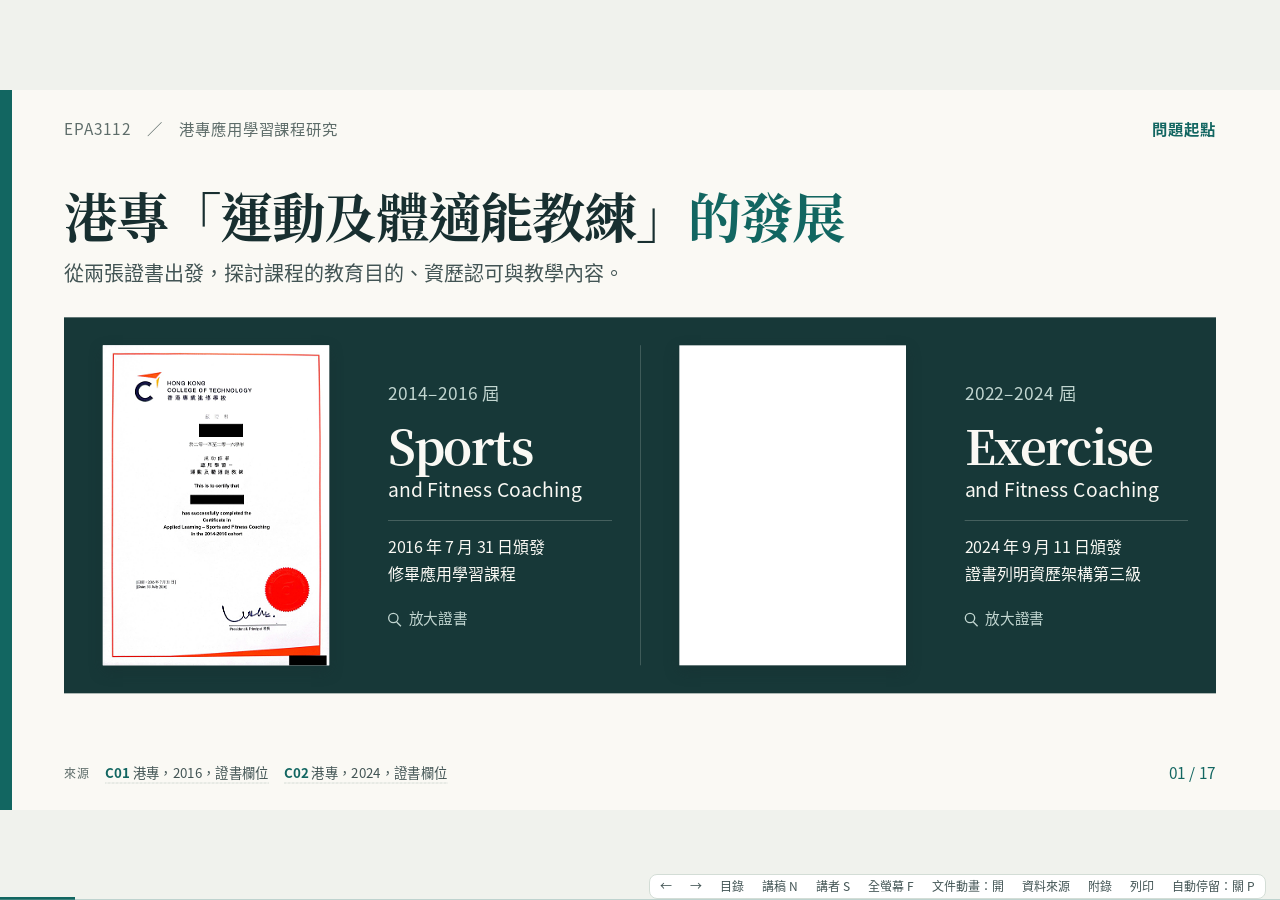
==== index.html @ 365d4bb5 "重整第15頁講者結語，連結試教經驗與升學選擇" ====
<!DOCTYPE html>
<html lang="zh-Hant" data-themes="academic-paper">
<head>
<meta charset="utf-8">
<meta name="viewport" content="width=device-width,initial-scale=1">
<title>EPA3112｜港專運動及體適能教練的發展</title>
<link rel="stylesheet" href="assets/base.css?v=786791775484">
<link rel="stylesheet" id="theme-link" href="assets/themes/academic-paper.css?v=56f098bd8037">
<link rel="stylesheet" href="assets/animations/animations.css?v=3bc36127d7e4">
<link rel="stylesheet" href="style.css?v=86584c1a308c">
<link rel="stylesheet" href="motion.css?v=71d61eb31d2a">
<link rel="stylesheet" href="revision.css?v=7b0175889697">
<link rel="stylesheet" href="heading-font.css?v=e8a43fb0f10c">
<style id="cover-evidence-style">
/* A single display surface keeps the two records at the same reading scale. */
.epa .cover-redesign{display:grid;gap:42px}
.epa .cover-heading h1{font-size:80px;line-height:1.18;letter-spacing:-.025em;margin:0;white-space:nowrap}
.epa .cover-heading>p{font-size:30px;color:var(--text-2);margin:14px 0 0}
.epa .cover-certificate-pair{
  --mount-muted:color-mix(in srgb,var(--bg) 76%,var(--accent));
  --mount-rule:color-mix(in srgb,var(--bg) 27%,transparent);
  display:grid;grid-template-columns:repeat(2,minmax(0,1fr));padding:42px 0;
  background:color-mix(in srgb,var(--text-1) 83%,var(--accent));color:var(--bg)
}
.epa .certificate-record{
  --paper-inset:42px;--caption-gap:42px;
  position:relative;display:grid;grid-template-columns:340px minmax(0,1fr);
  align-items:center;gap:var(--caption-gap);margin:0;padding:0 42px 0 var(--paper-inset)
}
.epa .certificate-record+.certificate-record{border-left:1px solid var(--mount-rule)}
.epa .certificate-mount{position:relative;display:block}
.epa .certificate-paper,.epa .certificate-lens-copy{
  display:block;width:340px;height:480px;aspect-ratio:auto;overflow:hidden;
  border:0;border-radius:0;background:var(--surface)
}
.epa .certificate-paper{box-shadow:0 8px 20px color-mix(in srgb,var(--text-1) 45%,transparent)}
.epa :is(.certificate-paper,.certificate-lens-copy):not(.certificate-photo)>img{
  /* Filter at the scan's native pixel scale, then fit its 1536 px height to the mount. */
  position:absolute;left:50%;top:0;width:1082px;height:1536px;max-width:none;
  transform-origin:0 0;transform:scale(.3125) translateX(-50%);filter:url(#certificate-scan-detail)
}
.epa .certificate-photo img{
  /* Map the four paper corners (44,182), (819,165), (831,1296), (36,1287)
     in the anonymised 864 × 1536 photo to the 340 × 480 display above. */
  position:absolute;left:0;top:0;width:864px;height:1536px;max-width:none;transform-origin:0 0;
  filter:url(#certificate-photo-detail);
  transform:matrix3d(.451531367,.009827352,0,.0000307753,
                     .003269005,.448011640,0,.0000233787,
                     0,0,1,0,-20.462339,-81.970522,0,1)
}

/* The glass and its enlarged copy share a focus point on the 340 × 480 paper.
   This keeps the lettering beneath the centre registered throughout a move. */
@property --cert-focus-x{syntax:"<length>";inherits:true;initial-value:0px}
@property --cert-focus-y{syntax:"<length>";inherits:true;initial-value:0px}
@property --cert-magnification{syntax:"<number>";inherits:true;initial-value:1}
.epa .certificate-lens{
  --cert-focus-x:203px;--cert-focus-y:272px;--cert-magnification:3.15;
  --lens-size:1.2;--reading-path:certificate-magnify-course;
  --lens-rim:color-mix(in srgb,var(--accent) 66%,var(--text-1));
  --lens-glint:color-mix(in srgb,var(--bg) 90%,transparent);
  display:none;position:absolute;left:var(--cert-focus-x);top:var(--cert-focus-y);
  width:calc(336px * var(--lens-size));height:calc(82px * var(--lens-size));
  margin:calc(-41px * var(--lens-size)) 0 0 calc(-168px * var(--lens-size));
  isolation:isolate;pointer-events:none
}
.epa .certificate-mount-qf .certificate-lens{
  --cert-focus-x:169px;--cert-focus-y:290px;--cert-magnification:3;--reading-path:certificate-read-2024
}
.epa .certificate-lens::before{
  content:"";position:absolute;left:calc(12px * var(--lens-size));top:calc(100% - 12px * var(--lens-size));
  width:calc(32px * var(--lens-size));height:calc(8px * var(--lens-size));
  border:1px solid var(--lens-glint);border-radius:6px;background:var(--lens-rim);
  transform:rotate(140deg);transform-origin:left center
}
.epa .certificate-lens-glass{
  display:block;position:absolute;inset:0;border-radius:calc(36px * var(--lens-size));overflow:hidden;background:var(--surface);
  box-shadow:0 0 0 2px var(--lens-rim),0 0 0 3.5px var(--lens-glint),0 6px 14px color-mix(in srgb,var(--text-1) 30%,transparent)
}
.epa .certificate-lens-glass::after{
  content:"";position:absolute;inset:0;border-radius:inherit;
  background:linear-gradient(to bottom,color-mix(in srgb,var(--bg) 35%,transparent),transparent 17%,transparent 83%,color-mix(in srgb,var(--bg) 27%,transparent));
  box-shadow:inset 0 0 0 2px var(--lens-glint),inset 0 -4px 8px color-mix(in srgb,var(--accent) 12%,transparent)
}
.epa .certificate-lens-copy{
  position:absolute;left:50%;top:50%;transform-origin:0 0;
  transform:scale(calc(var(--cert-magnification) * var(--lens-size))) translate(calc(0px - var(--cert-focus-x)),calc(0px - var(--cert-focus-y)))
}
@keyframes certificate-lens-reveal{
  0%,2%,100%{opacity:0;transform:scale(.94)}
  8%,92%{opacity:1;transform:scale(1)}
  98%{opacity:0;transform:scale(.94)}
}
@keyframes certificate-magnify-course{
  0%,2%{--cert-magnification:1.35}
  8%,100%{--cert-magnification:3.15}
}
@keyframes certificate-read-2024{
  /* English course name, Chinese qualification, then the printed QF Level row. */
  0%,2%{--cert-focus-x:169px;--cert-focus-y:287px;--cert-magnification:1.35}
  8%,35%{--cert-focus-x:169px;--cert-focus-y:290px;--cert-magnification:3}
  42%,62%{--cert-focus-x:169px;--cert-focus-y:208px;--cert-magnification:3.12}
  71%,100%{--cert-focus-x:175px;--cert-focus-y:341px;--cert-magnification:2.34}
}
@media screen and (prefers-reduced-motion:no-preference){
  .epa:not([data-preview]) .deck>.slide:is(.is-active,.evidence-outgoing) .certificate-lens{
    --reading-cycle:16s cubic-bezier(.42,0,.22,1) infinite both;
    display:block;animation:certificate-lens-reveal var(--reading-cycle),var(--reading-path) var(--reading-cycle)
  }
  .epa:is([data-motion-paused],:has(dialog[open],.overview.open,.notes-overlay.open)) .slide .certificate-lens{
    animation-play-state:paused!important
  }
}
@media screen and (prefers-reduced-motion:reduce){
  .epa:not([data-preview]) .deck>.slide.is-active .certificate-lens{display:block}
  .epa .certificate-mount-qf .certificate-lens{--cert-focus-y:208px;--cert-magnification:3.12}
}
@media screen{
  .epa:not([data-preview]) .deck>.slide .certificate-record{--paper-inset:58px;--caption-gap:88px}
}
.epa .certificate-cohort{font-size:26px;font-weight:500;letter-spacing:.035em;color:var(--mount-muted)}
.epa .certificate-name{margin:18px 0 28px;line-height:1.12}
.epa .certificate-name strong{display:block;font:700 70px/1.12 var(--epa-heading-font);letter-spacing:-.035em}
.epa .certificate-name>span{display:block;margin-top:7px;font-size:29px;line-height:1.3}
.epa .certificate-fields{border-top:1px solid var(--mount-rule);padding-top:19px}
.epa .certificate-fields p{font-size:24px;line-height:1.65}
.epa .certificate-open{
  display:inline-flex;align-items:center;gap:12px;margin-top:26px;padding:6px 0;
  border:0;background:transparent;color:var(--mount-muted);cursor:zoom-in;
  font:500 22px/1.4 var(--font-sans)
}
/* Include the glass overhang in the paper's existing zoom button. */
.epa .certificate-open::after{content:"";position:absolute;inset:0 auto 0 0;width:calc(var(--paper-inset) + 340px + var(--caption-gap) - 6px)}
.epa .certificate-open:hover,.epa .certificate-open:focus-visible{color:var(--surface);text-decoration:underline;text-underline-offset:5px}
.epa .certificate-open:focus-visible{outline-color:var(--surface);outline-offset:5px}
.epa .certificate-glass{display:inline-block;position:relative;width:16px;height:16px;border:2px solid currentColor;border-radius:50%;margin-right:3px}
.epa .certificate-glass::after{content:"";position:absolute;left:11px;top:11px;width:9px;height:2px;background:currentColor;transform:rotate(45deg);transform-origin:left}
.epa #certificate-dialog{width:min(680px,94vw);height:min(92vh,1120px);height:min(92dvh,1120px);max-height:none;padding:16px 20px 20px}
.epa #certificate-dialog[open]{display:grid;grid-template-rows:auto minmax(0,1fr);gap:12px}
.epa #certificate-dialog h2{margin:0;font-size:clamp(18px,3vw,25px)}
.epa .certificate-enlargement{display:grid;place-items:center;grid-template: minmax(0,1fr) / minmax(0,1fr);overflow:hidden;background:var(--bg-soft)}
body[data-preview] .certificate-open,.epa .overview .certificate-open{display:none}
@media print{
  .epa .certificate-open{display:none}
  .epa #certificate-dialog[open]{display:none!important}
  /* A 2D paper crop lets PDF keep the photo's source resolution. */
  .epa .certificate-photo img{
    clip-path:polygon(44px 182px,819px 165px,831px 1296px,36px 1287px);
    transform:matrix(.433046904,.002096704,-.000819786,.429275865,-16.692293,-75.351396)
  }
}

/* One shared timeline: papers depart while a warm light band and the actual
   slide overlap. Prepared content stays in its final layout after the reveal. */
:root{--evidence-duration:5800ms}
.evidence-intro[hidden],.evidence-skip[hidden],.evidence-controls[hidden]{display:none!important}
.epa[data-evidence-intro] .deck>.slide{visibility:hidden!important;pointer-events:none!important}
.epa[data-evidence-intro] .deck>.slide.is-active{visibility:visible!important;animation:epa-content-bridge var(--evidence-duration) linear both!important;transition:none!important;will-change:opacity,transform,filter}
.epa[data-evidence-intro] .deck>.slide.evidence-outgoing{visibility:visible!important;z-index:3;animation:epa-outgoing-slide var(--evidence-duration) linear both!important;transition:none!important;will-change:opacity,transform,filter}
.epa .deck>.slide.evidence-outgoing h2,
.epa .deck>.slide.evidence-outgoing [data-anim],
.epa .deck>.slide.evidence-outgoing .anim-stagger-list>*,
.epa .deck>.slide.evidence-prepared h2,
.epa .deck>.slide.evidence-prepared [data-anim],
.epa .deck>.slide.evidence-prepared .anim-stagger-list>*{animation:none!important;opacity:1!important;transform:none!important}
.epa[data-evidence-intro] .deck>.slide *,
.epa[data-evidence-intro] .deck>.slide *::before,
.epa[data-evidence-intro] .deck>.slide *::after{animation-play-state:paused!important}
.epa .evidence-intro{position:absolute;inset:0;z-index:20;background:transparent;isolation:isolate;padding:76px 110px;overflow:hidden;perspective:1800px}
.epa .evidence-backdrop{position:absolute;inset:0;z-index:-1;background:var(--bg);animation:epa-evidence-backdrop var(--evidence-duration) linear both}
.epa .evidence-intro.is-continuing .evidence-backdrop{animation-name:epa-evidence-backdrop-continuing}
.epa .evidence-intro::before{content:'';position:absolute;inset:0 auto 0 0;width:18px;background:var(--accent);animation:epa-evidence-backdrop var(--evidence-duration) linear both}
.epa .evidence-intro-top{display:flex;justify-content:space-between;align-items:center;color:var(--accent);font-size:23px;letter-spacing:.04em;margin-bottom:30px}
.epa .evidence-intro h2{font-size:54px;line-height:1.3;margin:0}
.epa .evidence-intro-top,.epa .evidence-intro>h2,.epa .evidence-intro-foot{animation:epa-evidence-chrome var(--evidence-duration) linear both}
.epa .evidence-documents{display:grid;grid-template-columns:1fr 1fr;gap:70px;position:absolute;left:130px;right:130px;top:285px;bottom:165px;align-items:stretch}
.epa .evidence-paper{position:relative;min-width:0;padding:30px 40px 26px;background:var(--surface);border:1px solid var(--border);border-top:5px solid var(--accent);box-shadow:0 24px 55px rgb(24 47 48 / .10);display:flex;flex-direction:column;--paper-turn:-1.3deg;--fly-x:-1150px;--fly-y:340px;--exit-x:-1050px;--exit-y:-180px;--entry-turn:-17deg;--exit-turn:-8deg;animation:epa-document-flight var(--evidence-duration) both;will-change:transform,opacity}
.epa .evidence-paper:nth-child(2){--paper-turn:1.3deg;--fly-x:1150px;--fly-y:-340px;--exit-x:1050px;--exit-y:180px;--entry-turn:17deg;--exit-turn:8deg}
.epa .evidence-paper[data-kind="oral"]{border-top-color:var(--accent-2)}
.epa .evidence-paper-head{display:flex;align-items:center;justify-content:space-between;font-size:19px;color:var(--text-3);border-bottom:1px solid var(--border);padding-bottom:12px;gap:14px}
.epa .evidence-paper-head b{font:23px var(--font-mono);color:var(--accent)}
.epa .evidence-paper h3{font-size:29px;line-height:1.45;margin:18px 0 0;min-height:78px}
.epa .evidence-paper-content{display:flex;gap:22px;align-items:center;flex:1;min-height:0}
.epa .evidence-paper-image{width:135px;height:200px;flex-shrink:0;object-fit:contain;border:1px solid var(--border);background:var(--bg)}
.epa .evidence-excerpt{display:flex;flex-direction:column;gap:12px;width:100%;min-width:0}
.epa .evidence-context{font-size:19px;line-height:1.55;color:var(--text-2);letter-spacing:.025em;filter:blur(.85px);opacity:.4;display:-webkit-box;-webkit-box-orient:vertical;-webkit-line-clamp:3;overflow:hidden;max-height:89px;user-select:none}
.epa .context-before{mask-image:linear-gradient(transparent,#000 26%)}
.epa .context-after{mask-image:linear-gradient(#000 65%,transparent)}
.epa .evidence-lines{display:flex;flex-direction:column;gap:8px;min-width:0}
.epa .evidence-line{font-size:33px;line-height:1.5;color:var(--text-1);margin:0}
.epa .evidence-paper:has(img) .evidence-line{font-size:27px}
.epa .evidence-highlight{position:relative;isolation:isolate;display:inline-block;padding:0 4px;white-space:nowrap}
.epa .evidence-highlight::before{content:'';position:absolute;z-index:-1;left:0;right:0;top:22%;bottom:4%;background:#ffe66d;opacity:.86;transform-origin:left center;clip-path:polygon(0 8%,99% 0,100% 91%,1% 100%);animation:epa-marker-stroke var(--evidence-duration) linear both}
.epa .evidence-highlight::after{content:'';position:absolute;pointer-events:none;inset:18% 0 0;opacity:0;background:linear-gradient(100deg,transparent 20%,rgb(255 255 255 / .8) 49%,transparent 76%);background-repeat:no-repeat;background-size:45% 100%;animation:epa-marker-shine var(--evidence-duration) linear both}
.epa .evidence-paper-locator{font-size:18px!important;line-height:1.5!important;color:var(--text-2);border-top:1px solid var(--border);padding-top:12px;margin-top:18px!important}
.epa .evidence-intro-foot{position:absolute;left:110px;bottom:77px;right:110px;display:flex;align-items:center;gap:24px;font-size:23px;color:var(--text-2)}
.epa .evidence-progress{height:3px;flex:1;background:var(--border);overflow:hidden}
.epa .evidence-progress::after{content:'';display:block;height:100%;background:var(--accent);transform-origin:left;animation:epa-evidence-progress var(--evidence-duration) linear both}
.epa .evidence-bridge{position:absolute;inset:-10%;pointer-events:none;z-index:4;opacity:0;background:linear-gradient(112deg,transparent 23%,rgb(255 245 191 / .28) 42%,rgb(255 254 245 / .58) 50%,rgb(255 242 171 / .18) 58%,transparent 74%);filter:blur(30px);animation:epa-evidence-light var(--evidence-duration) linear both}
.epa[data-evidence-intro][data-evidence-paused] .deck>.slide.is-active,
.epa[data-evidence-intro][data-evidence-paused] .deck>.slide.evidence-outgoing,
.epa[data-evidence-paused] .evidence-intro,
.epa[data-evidence-paused] .evidence-intro::before,
.epa[data-evidence-paused] .evidence-intro *,
.epa[data-evidence-paused] .evidence-intro *::before,
.epa[data-evidence-paused] .evidence-intro *::after{animation-play-state:paused!important}
.evidence-controls{position:fixed;z-index:60;right:18px;bottom:55px;display:flex;gap:10px;flex-wrap:wrap;justify-content:flex-end;max-width:calc(100vw - 36px)}
.evidence-skip,.evidence-pause{border:1px solid var(--border-strong);border-radius:7px;padding:10px 16px;min-height:44px;background:var(--surface);color:var(--accent);font:14px/1.5 var(--font-sans);cursor:pointer;box-shadow:0 3px 15px rgb(24 47 48 / .08)}
.evidence-skip kbd,.evidence-pause kbd{font-size:11px;color:var(--text-3);margin-left:9px}
.evidence-pause[aria-pressed="true"]{background:var(--surface-2);border-color:var(--accent)}
@media(max-width:650px){.evidence-controls{bottom:88px}}
@keyframes epa-document-flight{
 0%,5%{opacity:0;transform:translate3d(var(--fly-x),var(--fly-y),-220px) rotate(var(--entry-turn)) scale(.82);animation-timing-function:cubic-bezier(.16,.8,.2,1)}
 23%{opacity:1;transform:translate3d(0,0,0) rotate(var(--paper-turn))}
 68%{opacity:1;transform:translate3d(0,0,0) rotate(var(--paper-turn));animation-timing-function:cubic-bezier(.42,0,.24,1)}
 93%,100%{opacity:0;transform:translate3d(var(--exit-x),var(--exit-y),-130px) rotate(var(--exit-turn)) scale(.9)}
}
@keyframes epa-content-bridge{0%,65%{opacity:0;transform:translate3d(0,18px,0) scale(1.018);filter:blur(6px)}67%{opacity:0;transform:translate3d(0,18px,0) scale(1.018);filter:blur(6px);animation-timing-function:cubic-bezier(.22,.68,.24,1)}100%{opacity:1;transform:translate3d(0,0,0) scale(1);filter:blur(0)}}
@keyframes epa-outgoing-slide{0%{opacity:1;transform:translate3d(0,0,0) scale(1);filter:blur(0);animation-timing-function:cubic-bezier(.4,0,.2,1)}14%,100%{opacity:0;transform:translate3d(0,-22px,0) scale(.975);filter:blur(4px)}}
@keyframes epa-evidence-backdrop{0%{opacity:0;animation-timing-function:cubic-bezier(.4,0,.2,1)}14%,67%{opacity:1}87%,100%{opacity:0}}
@keyframes epa-evidence-backdrop-continuing{0%,67%{opacity:1}87%,100%{opacity:0}}
@keyframes epa-evidence-chrome{0%,5%{opacity:0;transform:translateY(16px);animation-timing-function:cubic-bezier(.22,.68,.24,1)}16%,62%{opacity:1;transform:translateY(0)}70%,100%{opacity:0;transform:translateY(-12px)}}
@keyframes epa-evidence-light{0%{opacity:0;transform:translateX(-28%)}8%{opacity:.5}20%{opacity:0;transform:translateX(25%)}66%{opacity:0;transform:translateX(-28%)}74%{opacity:.8}83%{opacity:.65}100%{opacity:0;transform:translateX(30%)}}
@keyframes epa-marker-stroke{0%,26%{transform:scaleX(0)}42%,100%{transform:scaleX(1)}}
@keyframes epa-marker-shine{0%,27%{opacity:0;background-position:-100% 0}28%,43%{opacity:1}47%,100%{opacity:0;background-position:220% 0}}
@keyframes epa-evidence-progress{from{transform:scaleX(0)}to{transform:scaleX(1)}}
@media(prefers-reduced-motion:reduce){
 .epa .evidence-intro,.evidence-controls{display:none!important}
 .epa[data-evidence-intro] .deck>.slide.evidence-outgoing{visibility:hidden!important;animation:none!important}
 .epa[data-evidence-intro] .deck>.slide{visibility:visible!important}
 .epa[data-evidence-intro] .deck>.slide.is-active{animation:none!important;opacity:1!important;filter:none!important;transform:none!important}
}
@media print{
 .epa .evidence-intro,.evidence-controls{display:none!important}
 .epa[data-evidence-intro] .deck>.slide.evidence-outgoing{animation:none!important;filter:none!important}
 .epa[data-evidence-intro] .deck>.slide{visibility:visible!important}
 .epa[data-evidence-intro] .deck>.slide.is-active{animation:none!important;opacity:1!important;filter:none!important;transform:none!important}
 .epa .deck>section.slide:last-of-type{break-after:auto;page-break-after:auto}
}
body[data-preview] .evidence-intro,body[data-preview] .evidence-controls{display:none!important}

</style>
<link rel="stylesheet" href="course-pages.css?v=083b9c78e744">
</head>
<body class="tpl-presenter-mode-reveal epa"><svg xmlns="http://www.w3.org/2000/svg" xmlns:xlink="http://www.w3.org/1999/xlink"
     width="0" height="0" style="position:absolute;pointer-events:none" aria-hidden="true" focusable="false">
  <defs>
    <filter id="certificate-scan-detail" x="0%" y="0%" width="100%" height="100%" color-interpolation-filters="sRGB">
      <feConvolveMatrix order="3" kernelMatrix="0 -.12 0  -.12 1.48 -.12  0 -.12 0" divisor="1" preserveAlpha="true"/>
    </filter>
    <filter id="certificate-photo-detail" x="0%" y="0%" width="100%" height="100%" color-interpolation-filters="sRGB">
      <!-- Per-channel gains sampled from blank paper in the 864 × 1536 redacted photo.
           Only the 32 × 48 illumination field is stored here. Multiply by 2.1 to decode. -->
      <feImage x="0%" y="0%" width="100%" height="100%" preserveAspectRatio="none" result="paperGain"
               xlink:href="[data-uri]"/>
      <feComposite in="SourceGraphic" in2="paperGain" operator="arithmetic" k1="2.1"/>
      <feConvolveMatrix order="3" kernelMatrix="0 -.19 0  -.19 1.76 -.19  0 -.19 0" divisor="1" preserveAlpha="true"/>
      <feComponentTransfer>
        <feFuncR type="gamma" amplitude="1.04" exponent="1.35" offset="-.018"/>
        <feFuncG type="gamma" amplitude="1.04" exponent="1.35" offset="-.018"/>
        <feFuncB type="gamma" amplitude="1.04" exponent="1.35" offset="-.018"/>
      </feComponentTransfer>
    </filter>
  </defs>
</svg>
<main class="deck" data-w="1920" data-h="1080"><section class="slide" data-title="兩張證書，一個課程的發展" data-speaker="A" aria-label="第1頁：兩張證書，一個課程的發展">
<div class="slide-top"><span>EPA3112　／　港專應用學習課程研究</span><span class="section-mark">問題起點</span></div>
<div class="slide-content"><div class="cover-redesign">
<header class="cover-heading" data-anim="fade-up"><h1><span>港專「運動及體適能教練」</span><em>的發展</em></h1><p>從兩張證書出發，探討課程的教育目的、資歷認可與教學內容。</p></header>
<div class="cover-certificate-pair" role="group" aria-label="兩屆港專證書對照">
<figure class="certificate-record">
  <span class="certificate-mount">
    <span class="img-frame contain certificate-paper"><img src="images/C01_redacted.png" alt="港專 2014–2016 屆證書，姓名及序號已遮蔽"></span>
    <span class="certificate-lens" aria-hidden="true"><span class="certificate-lens-glass">
      <span class="img-frame contain certificate-lens-copy"><img src="images/C01_redacted.png" alt=""></span>
    </span></span>
  </span>
  <figcaption>
    <p class="certificate-cohort">2014–2016 屆</p>
    <p class="certificate-name" lang="en"><strong>Sports</strong> <span>and Fitness Coaching</span></p>
    <div class="certificate-fields"><p><time datetime="2016-07-31">2016 年 7 月 31 日</time>頒發</p><p>修畢應用學習課程</p></div>
    <button class="certificate-open" type="button" data-certificate="2016 年頒發的港專證書" aria-haspopup="dialog" aria-label="放大 2016 年頒發的港專證書"><span class="certificate-glass" aria-hidden="true"></span>放大證書</button>
  </figcaption>
</figure>
<figure class="certificate-record">
  <span class="certificate-mount certificate-mount-qf">
    <span class="img-frame contain certificate-paper certificate-photo"><img src="images/C02_redacted.png" alt="港專 2022–2024 屆證書，姓名及序號已遮蔽"></span>
    <span class="certificate-lens" aria-hidden="true"><span class="certificate-lens-glass">
      <span class="img-frame contain certificate-lens-copy certificate-photo"><img src="images/C02_redacted.png" alt=""></span>
    </span></span>
  </span>
  <figcaption>
    <p class="certificate-cohort">2022–2024 屆</p>
    <p class="certificate-name" lang="en"><strong>Exercise</strong> <span>and Fitness Coaching</span></p>
    <div class="certificate-fields"><p><time datetime="2024-09-11">2024 年 9 月 11 日</time>頒發</p><p>證書列明資歷架構第三級</p></div>
    <button class="certificate-open" type="button" data-certificate="2024 年頒發的港專證書" aria-haspopup="dialog" aria-label="放大 2024 年頒發的港專證書"><span class="certificate-glass" aria-hidden="true"></span>放大證書</button>
  </figcaption>
</figure>
</div>
</div></div>
<footer class="deck-footer"><div class="source-refs"><span class="source-label">來源</span><a href="appendix.html#C01" data-source="C01"><b>C01</b> 港專，2016，證書欄位</a> <a href="appendix.html#C02" data-source="C02"><b>C02</b> 港專，2024，證書欄位</a></div><span class="page-label">01 / 17</span></footer>
<aside class="notes"><p class="note-meta">講者 A · 第 1 頁 · 配時 0:45</p><p class="note-purpose">本頁目的：從兩張港專證書提出研究問題：這門課培養甚麼能力，認可和教學內容又怎樣演變？</p><p>大家好。請大家先望一望呢兩張港專證書。左邊係2016年，英文寫 <strong>Sports and Fitness Coaching</strong>；右邊係2024年，改用 <strong>Exercise and Fitness Coaching</strong>，仲列出資歷架構第三級。兩張證書講緊嘅，都係「運動及體適能教練」。</p><p>點解同一門課，前後會有呢啲分別？我哋會用公開文件，同組員由修讀到任教嘅經驗，追查兩件事：認可幾時出現，同埋學生喺課堂實際要學啲乜。</p><p class="transition"><strong>過渡：</strong>要讀懂證書上面嗰個「教練」名稱，先要知道，呢科想教識高中生做啲乜。</p><p class="note-ref">來源：<a href="appendix.html#C01" target="_blank" rel="noopener"><b>C01</b> 港專，2016，證書欄位</a> <a href="appendix.html#C02" target="_blank" rel="noopener"><b>C02</b> 港專，2024，證書欄位</a></p></aside></section><section class="slide" data-title="科目674：把運動興趣連結升學與職業探索" data-speaker="A" aria-label="第2頁：科目674：把運動興趣連結升學與職業探索">
<div class="slide-top"><span>EPA3112　／　港專應用學習課程研究</span><span class="section-mark">課程目的</span></div>
<h2>科目674：把運動興趣連結升學與職業探索</h2><div class="slide-content"><div class="identity-grid"><div class="identity"><span class="eyebrow">應用學習 · 應用科學／運動</span><b>674</b><h3>運動及體適能教練</h3><p>香港專業進修學校 HKCT</p><p class="course-target">高中選修 · 中四或中五開始</p></div><div class="research-path" data-focus="course-aims" data-anim="stagger-list"><div class="rule-row"><span class="num">01</span><div><h3>從實踐理解理論</h3><p>運動科學、體適能與健康、教練法</p></div></div><div class="rule-row"><span class="num">02</span><div><h3>培養職業相關能力</h3><p>基礎技能、思考、人際關係與態度</p></div></div><div class="rule-row"><span class="num">03</span><div><h3>探索升學與就業</h3><p>發展興趣，為後續學習做好準備</p></div></div></div></div><div class="policy-position"><span class="tag">職專教育定位</span><p>多元高中選擇 → 職業相關學習 → 升學與就業探索</p></div><div class="evidence-key"><span class="tag">文件</span>公開目標與制度<span class="tag oral">經驗／轉述</span>親歷與內部說明<span class="tag inference">綜合分析</span>對照文件與經驗所得的解讀</div></div>
<footer class="deck-footer"><div class="source-refs"><span class="source-label">來源</span><a href="appendix.html#D12" data-source="D12"><b>D12</b> 課程概覽2016–18，頁68–69</a> <a href="appendix.html#D41" data-source="D41"><b>D41</b> 評審局，2016，頁1–4</a> <a href="appendix.html#D37" data-source="D37"><b>D37</b> 教育局，2026，通函49，頁1–3</a> <a href="appendix.html#D42" data-source="D42"><b>D42</b> 評審局，2019，頁6–7／10–11</a></div><span class="page-label">02 / 17</span></footer>
<aside class="notes"><p class="note-meta">講者 A · 第 2 頁 · 配時 1:00</p><p class="note-purpose">本頁目的：科目 674 以運動實踐連結理論，讓高中生培養教練相關能力，探索升學與職業方向。</p><p>港專呢門課嘅科目編號係674，屬於應用學習入面「應用科學」嘅運動課程。大家可以想像一個鍾意運動嘅高中生：自己識做一組動作，輪到要向同學講解，佢就要明白點解咁做，亦要學識溝通同留意安全。</p><p>呢個例子串起課程嘅三個教育目的：從實踐理解運動科學、發展職業相關能力，亦畀學生試下自己適唔適合再向運動行業發展。完成高中呢門課，專業教練資格仍要按相關機構嘅要求取得。畫面上綠色係文件，啡紅色係親歷或轉述，藍色係我哋對資料嘅分析。</p><p class="transition"><strong>過渡：</strong>咁，一個對運動有興趣嘅學生，幾時開始可以將呢類學習揀做高中選修科？</p><p class="note-ref">來源：<a href="appendix.html#D12" target="_blank" rel="noopener"><b>D12</b> 課程概覽2016–18，頁68–69</a> <a href="appendix.html#D41" target="_blank" rel="noopener"><b>D41</b> 評審局，2016，頁1–4</a> <a href="appendix.html#D37" target="_blank" rel="noopener"><b>D37</b> 教育局，2026，通函49，頁1–3</a> <a href="appendix.html#D42" target="_blank" rel="noopener"><b>D42</b> 評審局，2019，頁6–7／10–11</a></p></aside></section><section class="slide" data-title="多元學習制度，為運動課程提供發展空間" data-speaker="A" aria-label="第3頁：多元學習制度，為運動課程提供發展空間">
<div class="slide-top"><span>EPA3112　／　港專應用學習課程研究</span><span class="section-mark">2003–2012</span></div>
<h2>多元學習制度，為運動課程提供發展空間</h2><div class="slide-content">
<div class="tl five-events"><div class="row" data-anim="stagger-list">
 <div class="item"><div class="year">2003/04</div><div class="dot"></div><h3>職業導向<br>多元化課程試點</h3><p>探索高中多元學習選擇</p><span class="tag">D45 · 政策背景</span></div>
 <div class="item"><div class="year">2006–08</div><div class="dot"></div><h3>試點屆別起<br>改稱應用學習</h3><p>反映新高中的定位與目標</p><span class="tag">D35 · §2.19</span></div>
 <div class="item"><div class="year">2008</div><div class="dot"></div><h3>公布<br>多元學習津貼</h3><p>支援 2009/10 起的新高中安排</p><span class="tag">D01 · 行政安排</span></div>
 <div class="item timeline-focus"><div class="year">2009</div><div class="dot"></div><h3>新高中<br>正式實施</h3><p>應用學習置於高中選修制度</p><span class="tag">D54 · 制度節點</span></div>
 <div class="item"><div class="year">2012</div><div class="dot"></div><h3>首屆<br>香港中學文憑試</h3><p>新學制的首個考試年度</p><span class="tag">D54 · 考試年度</span></div>
</div></div><div class="takeaway">從試點走向高中選修：為不同興趣與學習需要提供更多選擇。</div></div>
<footer class="deck-footer"><div class="source-refs"><span class="source-label">來源</span><a href="appendix.html#D45" data-source="D45"><b>D45</b> 政府新聞公報，2003.03.18</a> <a href="appendix.html#D35" data-source="D35"><b>D35</b> 2006報告 · §2.19</a> <a href="appendix.html#D01" data-source="D01"><b>D01</b> 教育局，2008，通函146，頁1–2</a> <a href="appendix.html#D54" data-source="D54"><b>D54</b> 政府新聞公報，2009.07.03</a></div><span class="page-label">03 / 17</span></footer>
<aside class="notes"><p class="note-meta">講者 A · 第 3 頁 · 配時 1:15</p><p class="note-purpose">本頁目的：2009 年新高中把應用學習納入選修制度，為後來的高中運動課程提供位置。</p><p>由左邊開始睇。2003/04學年，當時嘅「職業導向多元化課程」先以試點形式推行。到2006至08呢個試點屆別，先開始用「應用學習」呢個名。2008年再公布多元學習津貼，為下一學年推行新高中作準備。</p><p>留意有框嗰年，<strong>2009年</strong>。對學生嚟講，最實在嘅改變係將職業相關嘅學習放入高中選修組合。2012年舉行首屆文憑試，係跟住呢個新學制而來嘅考試節點。呢條時間線交代嘅係制度先點樣搭起來；至於港專幾時有自己嗰門運動課，就要逐屆睇開辦紀錄。</p><p class="transition"><strong>過渡：</strong>我哋搵到一張立法會文件入面嘅表，將三所機構嘅課程放埋一齊，就睇到港專喺邊一屆出現。</p><p class="note-ref">來源：<a href="appendix.html#D45" target="_blank" rel="noopener"><b>D45</b> 政府新聞公報，2003.03.18</a> <a href="appendix.html#D35" target="_blank" rel="noopener"><b>D35</b> 2006報告 · §2.19</a> <a href="appendix.html#D01" target="_blank" rel="noopener"><b>D01</b> 教育局，2008，通函146，頁1–2</a> <a href="appendix.html#D54" target="_blank" rel="noopener"><b>D54</b> 政府新聞公報，2009.07.03</a></p></aside></section><section class="slide" data-title="三所機構，三條供應時序" data-speaker="A" aria-label="第4頁：三所機構，三條供應時序">
<div class="slide-top"><span>EPA3112　／　港專應用學習課程研究</span><span class="section-mark">2010–2017 屆別</span></div>
<h2>三所機構，三條供應時序</h2><div class="slide-content">
<p class="lede">2015 年立法會文件 · 附錄四（據原表整理）</p>
<table class="t supply"><thead><tr><th>機構／課程</th><th>2010–12</th><th>2011–13</th><th>2012–14</th><th>2013–15</th><th>2014–16</th><th>2015–17</th></tr></thead><tbody data-anim="stagger-list">
<tr><td><b>教院 HKIEd（SCPE）</b><small>運動管理與教練法</small></td><td>●</td><td>●</td><td>●</td><td class="absent">—</td><td class="absent">—</td><td class="absent">—</td></tr>
<tr><td><b>浸大 HKBU（SCE）</b><small>運動科學及體適能</small></td><td>●</td><td>●</td><td>●</td><td>●</td><td class="absent">—</td><td>●</td></tr>
<tr class="focus-row" data-focus="hkct-supply"><td><b>港專 HKCT</b><small>運動及體適能教練</small></td><td class="absent">—</td><td class="absent">—</td><td class="absent">—</td><td class="absent">—</td><td>●</td><td>●</td></tr>
</tbody></table>
<p class="legend">● 原表有開辦標記　　— 原表空白</p>
<div class="takeaway">港專於 2014–16 屆首次列入此表。</div></div>
<footer class="deck-footer"><div class="source-refs"><span class="source-label">來源</span><a href="appendix.html#D05" data-source="D05"><b>D05</b> 立法會，2015，CB(4)620，附錄四頁14</a></div><span class="page-label">04 / 17</span></footer>
<aside class="notes"><p class="note-meta">講者 A · 第 4 頁 · 配時 1:00</p><p class="note-purpose">本頁目的：在立法會列出的六屆中，港專首次見於 2014–16 屆，其後與浸大同屆列名。</p><p>呢張表橫向係入讀屆別，每一點代表原表有列出嗰所機構嘅課程。三行名稱相近，但教院辦嘅係「運動管理與教練法」，浸大辦嘅係「運動科學及體適能」，最下面先係我哋研究嘅港專本科。</p><p>順住最下面嗰行睇，港專喺呢六個屆別入面，第一次列名係<strong>2014至16屆</strong>。再向右睇一格，浸大同港專兩行都有點。即係到2015至17屆，兩間院校嘅運動課程都列喺表上。</p><p class="transition"><strong>過渡：</strong>同期，教院轄下嘅持續專業教育學院點解要調整課程？港專呢門新課，最初嗰屆嘅修讀情況又係點？</p><p class="note-ref">來源：<a href="appendix.html#D05" target="_blank" rel="noopener"><b>D05</b> 立法會，2015，CB(4)620，附錄四頁14</a></p></aside></section><section class="slide" data-title="開辦背景：機構調整與多元學習需要" data-speaker="A" aria-label="第5頁：開辦背景：機構調整與多元學習需要">
<div class="slide-top"><span>EPA3112　／　港專應用學習課程研究</span><span class="section-mark">2011–2016 · 兩層背景</span></div>
<h2>開辦背景：機構調整與多元學習需要</h2><div class="slide-content"><div class="parallel-lines opening-context"><article class="track"><div class="track-title"><span class="tag">機構年報</span><h3>教院 SCPE 調整</h3></div><p class="context-lead">毅進課程預期變動<br>＋財務可持續性考慮</p><div class="track-events" data-anim="stagger-list"><div><b>2011.12</b><p>批准新營運策略</p></div><div><b>2013/14</b><p>預計完成餘下委託課程</p></div><div><b>2014/15</b><p>年報記錄已停辦課程</p></div></div></article><article class="track accent-track" data-focus="diverse-needs"><div class="track-title"><span class="tag">政策說明</span><h3>回應多元需要</h3></div><div class="context-points" data-anim="stagger-list"><p>配合學生的興趣及學習需要</p><p>定期檢視課程組合，回應持份者期望</p><p>連結香港社會及經濟發展</p></div><p class="fine">2015職教報告 §2.5及註3<br>立法會會議 §34、39</p></article></div><div class="oral-strip"><span class="tag oral">修讀經驗</span><p>2014升中五開始修讀；官方另列2014–16屆164修讀人次。</p></div><div class="takeaway compact-inference"><span class="tag inference">綜合分析</span> 教院因應營運需要調整課程。港專在 2014–16 屆加入，為有運動興趣的高中生提供教練課程。</div></div>
<footer class="deck-footer"><div class="source-refs"><span class="source-label">來源</span><a href="appendix.html#D02" data-source="D02"><b>D02</b> 教院，2011–12年報，頁60</a> <a href="appendix.html#D03" data-source="D03"><b>D03</b> 教院，2012–13年報，頁61</a> <a href="appendix.html#D04" data-source="D04"><b>D04</b> 教院，2014–15年報，頁61</a> <a href="appendix.html#D05" data-source="D05"><b>D05</b> 立法會，2015，CB(4)620，附錄四頁14</a> <a href="appendix.html#D06" data-source="D06"><b>D06</b> 立法會，2015，CB(4)924，附件頁2</a> <a href="appendix.html#D09" data-source="D09"><b>D09</b> 2015職教報告 · §2.5–2.6／6.39</a> <a href="appendix.html#D100" data-source="D100"><b>D100</b> 2015課程取捨說明 · §34、39</a> <a href="appendix.html#O01" data-source="O01"><b>O01</b> 交接口述紀錄 · O01</a></div><span class="page-label">05 / 17</span></footer>
<aside class="notes"><p class="note-meta">講者 A · 第 5 頁 · 配時 1:30</p><p class="note-purpose">本頁目的：教院年報交代課程收縮的背景，港專首個列名屆別錄得164修讀人次，呈現港專初期的修讀情況。</p><p>先睇教院嘅年報。當時毅進課程預期有變，持續專業教育學院亦要考慮長遠嘅營運開支。2011年12月，教院校董會通過新營運策略。學院其後預計喺2013/14學年辦完餘下嘅委託課程。到2014/15年報，就記錄咗呢間學院已經停辦課程。</p><p>港專嗰邊，立法會資料記錄，2014至16屆「運動及體適能教練」有<strong>164修讀人次</strong>。我哋有位組員，亦係2014年升中五嗰陣開始讀。放返喺當時嘅政策背景，2015年職教報告同立法會紀錄都講到，課程組合要照顧學生興趣，亦要考慮持份者意見同社會需要。對鍾意運動嘅高中生嚟講，港專呢門課就多畀咗佢哋一個選擇。</p><p class="transition"><strong>過渡：</strong>組員記得，當年讀呢門課已經唔使自己交學費。咁點解政府到2016年先提出「全數資助」？呢個問題交畀下一位組員。</p><p class="note-ref">來源：<a href="appendix.html#D02" target="_blank" rel="noopener"><b>D02</b> 教院，2011–12年報，頁60</a> <a href="appendix.html#D03" target="_blank" rel="noopener"><b>D03</b> 教院，2012–13年報，頁61</a> <a href="appendix.html#D04" target="_blank" rel="noopener"><b>D04</b> 教院，2014–15年報，頁61</a> <a href="appendix.html#D05" target="_blank" rel="noopener"><b>D05</b> 立法會，2015，CB(4)620，附錄四頁14</a> <a href="appendix.html#D06" target="_blank" rel="noopener"><b>D06</b> 立法會，2015，CB(4)924，附件頁2</a> <a href="appendix.html#D09" target="_blank" rel="noopener"><b>D09</b> 2015職教報告 · §2.5–2.6／6.39</a> <a href="appendix.html#D100" target="_blank" rel="noopener"><b>D100</b> 2015課程取捨說明 · §34、39</a> <a href="appendix.html#O01" target="_blank" rel="noopener"><b>O01</b> 交接口述紀錄 · O01</a></p></aside></section><section class="slide" data-title="資助逐步擴展，支援修讀選擇" data-speaker="B" aria-label="第6頁：資助逐步擴展，支援修讀選擇">
<div class="slide-top"><span>EPA3112　／　港專應用學習課程研究</span><span class="section-mark">2016／2016–17</span></div>
<h2>資助逐步擴展，支援修讀選擇</h2><div class="slide-content"><div class="funding-grid three-stages" data-anim="stagger-list"><div class="big-date"><span>專責小組建議</span><b>2015</b><h3>政府考慮提供<br>100% 課程費津貼</h3><p>報告 §6.39</p></div><div class="big-date"><span>政府接納方向</span><b>2016</b><h3>全數資助中學<br>提供應用學習</h3><p>《施政報告》§196</p></div><div class="big-date" data-focus="full-subsidy"><span>實行學年</span><b>2016/17</b><h3>全數資助每名高中學生<br>修讀最多兩個<br>應用學習課程。</h3><p>2016預算答覆／2017落實回顧</p></div></div><div class="oral-strip"><span class="tag oral">O01 · 個人經驗</span><p>2014–2016 學年修讀時無須付學費。</p></div><div class="takeaway">學生有沒有付費，與政府、學校如何分擔成本，是兩個層次。</div></div>
<footer class="deck-footer"><div class="source-refs"><span class="source-label">來源</span><a href="appendix.html#D09" data-source="D09"><b>D09</b> 2015職教報告 · §2.5–2.6／6.39</a> <a href="appendix.html#D10" data-source="D10"><b>D10</b> 施政報告，2016，§196</a> <a href="appendix.html#D11" data-source="D11"><b>D11</b> 2016預算答覆 · p107</a> <a href="appendix.html#D68" data-source="D68"><b>D68</b> 2017落實回顧 · §16</a> <a href="appendix.html#O01" data-source="O01"><b>O01</b> 交接口述紀錄 · O01</a></div><span class="page-label">06 / 17</span></footer>
<aside class="notes"><p class="note-meta">講者 B · 第 6 頁 · 配時 1:00</p><p class="note-purpose">本頁目的：2016 是施政承諾，2016/17 是全數津貼開始的學年，受惠上限是每名高中生兩個課程。</p><p>多謝。組員講嘅係自己有冇交學費。至於課程費點樣分擔，2015年職教報告記錄，當時開科嘅學校要負擔大約四分一費用。學生可以唔使交錢，學校仍然有開支。</p><p>所以專責小組建議政府考慮全數津貼。2016年《施政報告》接納呢個方向，到<strong>2016/17學年</strong>落實，政府全數資助每名高中學生修讀最多兩個應用學習課程。「最多兩個」講嘅係每名學生獲資助嘅課程數目。</p><p class="transition"><strong>過渡：</strong>講完學費，返去睇開場右邊張證書。上面寫住「資歷架構第三級」，港專呢門課係幾時取得呢個認可？</p><p class="note-ref">來源：<a href="appendix.html#D09" target="_blank" rel="noopener"><b>D09</b> 2015職教報告 · §2.5–2.6／6.39</a> <a href="appendix.html#D10" target="_blank" rel="noopener"><b>D10</b> 施政報告，2016，§196</a> <a href="appendix.html#D11" target="_blank" rel="noopener"><b>D11</b> 2016預算答覆 · p107</a> <a href="appendix.html#D68" target="_blank" rel="noopener"><b>D68</b> 2017落實回顧 · §16</a> <a href="appendix.html#O01" target="_blank" rel="noopener"><b>O01</b> 交接口述紀錄 · O01</a></p></aside></section><section class="slide" data-layout="course-edition" data-title="兩張證書之間，何時有了資歷認可？" data-speaker="B" aria-label="第7頁：兩張證書之間，何時有了資歷認可？">
<div class="slide-top"><span class="masthead"><b>EPA3112</b><span>專業及職業教育的政策環境</span></span><span class="chapter-strip"><span class="chapter-part">課程與起點</span><span class="chapter-part here">資助、評審與改革</span><span class="chapter-part">校本實施與成效</span></span><span class="section-mark">2016–2030 · 評審有效期</span></div>
<h2>兩張證書之間，何時有了資歷認可？</h2><div class="slide-content">
<div class="qualification"><div class="qf" data-focus="qf-recognition"><span>資歷架構</span><b>QF 3</b><p>2016 年 11 月評審摘要</p></div><div class="hours"><div><b>27</b><span>資歷學分</span></div><div><b>270</b><span>名義學習時數</span></div><div><b>180</b><span>其中的接觸課時</span></div></div></div>
<table class="term-chart"><thead><tr><th>評審報告</th><th>本科評審有效期</th><th><div class="term-axis" aria-hidden="true"><span style="left:0.000%">2017</span><span style="left:21.939%">2020</span><span style="left:58.545%">2025</span><span style="left:95.131%">2030</span></div></th></tr></thead><tbody><tr><th scope="row">2016.11 <small>D41</small></th><td>2017.01.01 – 2021.12.31</td><td><div class="term-rail" aria-hidden="true"><i class="term-bar" style="--left:0.000%;--length:36.586%;--order:0"></i></div></td></tr><tr><th scope="row">2019.11 <small>D42</small></th><td>2020.01.01 – 2024.12.31</td><td><div class="term-rail" aria-hidden="true"><i class="term-bar" style="--left:21.939%;--length:36.606%;--order:1"></i></div></td></tr><tr><th scope="row">2022.07 <small>D43</small></th><td>2025.01.01 – 2027.08.31</td><td><div class="term-rail" aria-hidden="true"><i class="term-bar" style="--left:58.545%;--length:19.495%;--order:2"></i></div></td></tr><tr><th scope="row">2025.06 <small>D44</small></th><td>2027.09.01 – 2030.08.31</td><td><div class="term-rail" aria-hidden="true"><i class="term-bar future" style="--left:78.040%;--length:21.960%;--order:3"></i></div></td></tr></tbody></table>
<div class="term-caption"><p>首兩段認可期有重疊。虛線為已公布、2027 年 9 月才開始的一期。</p><p>政策目的是讓學生取得 DSE 以外的認可資歷，銜接相關深造與就業。</p></div></div>
<footer class="deck-footer"><div class="source-refs"><span class="source-label">來源</span><a href="appendix.html#D09" data-source="D09"><b>D09</b> 2015職教報告 · §2.5–2.6／6.39</a> <a href="appendix.html#D41" data-source="D41"><b>D41</b> 評審局，2016，頁1–4</a> <a href="appendix.html#D42" data-source="D42"><b>D42</b> 評審局，2019，頁6–7／10–11</a> <a href="appendix.html#D43" data-source="D43"><b>D43</b> 評審局，2022，頁5–6、11、14</a> <a href="appendix.html#D44" data-source="D44"><b>D44</b> 評審局，2025，頁3–4／16–17</a></div><span class="page-label">07 / 17</span></footer>
<aside class="notes"><p class="note-meta">講者 B · 第 7 頁 · 配時 1:30</p><p class="note-purpose">本頁目的：首份已核評審的認可期始於 2017 年 1 月；四條時間軸區分報告日期、重疊期與未來安排。</p><p>請望左邊個框。2016年11月嘅評審摘要已經將本科列為<strong>資歷架構第三級</strong>，有效期由2017年1月1日開始。即係開場嗰張2016年7月頒發嘅證書，早過呢段認可期；去到2024年嗰張，就見到第三級標示。至於英文科名，去到第九頁可以用評審封面同考評局統計追返佢喺唔同文件入面嘅用法。</p><p>右邊三個數字要連住讀：27個資歷學分，代表270個名義學習小時，入面有180個係接觸課時。下面四條橫線用同一把時間尺。頭兩段認可期有重疊；最後嗰條虛線，係已經公布、去到2027年9月先開始嘅安排。呢個認可畀學生多一項資歷去銜接進修同就業。至於實際點樣培養教練能力，仲要睇評審寫低咗咩要求。</p><p class="transition"><strong>過渡：</strong>我哋將時間拉返去第一份評審嘅2016年。當時課堂有舞蹈、有瑜伽，評審點睇呢啲內容同「教練」兩個字嘅關係？</p><p class="note-ref">來源：<a href="appendix.html#D09" target="_blank" rel="noopener"><b>D09</b> 2015職教報告 · §2.5–2.6／6.39</a> <a href="appendix.html#D41" target="_blank" rel="noopener"><b>D41</b> 評審局，2016，頁1–4</a> <a href="appendix.html#D42" target="_blank" rel="noopener"><b>D42</b> 評審局，2019，頁6–7／10–11</a> <a href="appendix.html#D43" target="_blank" rel="noopener"><b>D43</b> 評審局，2022，頁5–6、11、14</a> <a href="appendix.html#D44" target="_blank" rel="noopener"><b>D44</b> 評審局，2025，頁3–4／16–17</a></p></aside></section><section class="slide" data-title="課程修訂：技能、教學與成果的對應" data-speaker="B" aria-label="第8頁：課程修訂：技能、教學與成果的對應">
<div class="slide-top"><span>EPA3112　／　港專應用學習課程研究</span><span class="section-mark">2016–2021 版本</span></div>
<h2>課程修訂：技能、教學與成果的對應</h2><div class="slide-content">
<div class="evidence-cards g4" data-anim="stagger-list">
<article class="evidence-card"><span class="tag">課程概覽</span><b class="date">2016–18</b><h3>舞蹈與瑜伽<br>曾經並存</h3><p>Zumba、瑜伽／健體太極拳、功能性訓練</p><small>D12 · 頁 68–69</small></article>
<article class="evidence-card" data-focus="curriculum-review"><span class="tag">評審要求</span><b class="date">2016.11</b><h3>檢討內容<br>及課程結構</h3><p>適當加入專項技能與教授實習<br>以配合名稱及學習成效<br>提交期限：2018.02.28</p><small>D41 · 印刷頁 3</small></article>
<article class="evidence-card oral-card"><span class="tag oral">導師轉述</span><b class="date">2017.09</b><h3>新一屆刪去<br>所有舞蹈課程</h3><p>導師描述保留瑜伽</p><small>O02 · 口述轉述</small></article>
<article class="evidence-card"><span class="tag">課程概覽</span><b class="date">2019–21</b><h3>列羽毛球<br>及籃球</h3><p>文件已經沒有列出舞蹈課程</p><small>D15 · 頁 70–71</small></article>
</div><div class="takeaway">評審要求有明確理由：課程內容須對應名稱與學習成效。</div></div>
<footer class="deck-footer"><div class="source-refs"><span class="source-label">來源</span><a href="appendix.html#D12" data-source="D12"><b>D12</b> 課程概覽2016–18，頁68–69</a> <a href="appendix.html#D41" data-source="D41"><b>D41</b> 評審局，2016，頁1–4</a> <a href="appendix.html#O02" data-source="O02"><b>O02</b> 交接口述紀錄 · O02</a> <a href="appendix.html#D15" data-source="D15"><b>D15</b> 教育局，概覽2019–21，頁70–71</a></div><span class="page-label">08 / 17</span></footer>
<aside class="notes"><p class="note-meta">講者 B · 第 8 頁 · 配時 1:20</p><p class="note-purpose">本頁目的：早期舞蹈與瑜伽曾並存，評審要求對齊技能與教學；後來的口述和課程概覽交代了不同時間的變化。</p><p>2016至18屆嘅概覽，同時列出Zumba、瑜伽／健體太極拳，同埋功能性訓練。2016年11月，評審要求檢討課程結構，適當加入專項運動技能同教授實習。點解要檢討？因為科名講嘅係「教練」，課堂就要畀學生有機會練習點樣教人。</p><p>組員轉述當時導師嘅講法，2017年9月入讀嗰一屆刪去所有舞蹈課程，保留瑜伽。再翻到2019至21屆嘅概覽，文件列咗功能性訓練、羽毛球同籃球，嗰一版已經冇列舞蹈課程。導師講嘅係一屆點上堂，概覽就記低院校為另一屆編排咗咩內容。</p><p class="transition"><strong>過渡：</strong>到2019年11月，下一份本科評審將要求寫得更具體。有一項連要加邊種訓練、交咩教材都寫埋。</p><p class="note-ref">來源：<a href="appendix.html#D12" target="_blank" rel="noopener"><b>D12</b> 課程概覽2016–18，頁68–69</a> <a href="appendix.html#D41" target="_blank" rel="noopener"><b>D41</b> 評審局，2016，頁1–4</a> <a href="appendix.html#O02" target="_blank" rel="noopener"><b>O02</b> 交接口述紀錄 · O02</a> <a href="appendix.html#D15" target="_blank" rel="noopener"><b>D15</b> 教育局，概覽2019–21，頁70–71</a></p></aside></section><section class="slide" data-title="2019評審：補強訓練內容、釐清資格定位" data-speaker="B" aria-label="第9頁：2019評審：補強訓練內容、釐清資格定位">
<div class="slide-top"><span>EPA3112　／　港專應用學習課程研究</span><span class="section-mark">2019.11</span></div>
<h2>2019評審：補強訓練內容、釐清資格定位</h2><div class="slide-content">
<div class="grid g2 review-pair" data-anim="stagger-list"><article class="card" data-focus="cardio-training"><span class="tag">必要條件 · §2.13</span><h3>在實踐單元加入<br><em>心肺功能訓練</em></h3><p>提交修訂課綱、教案及教材</p><div class="deadline"><span>提交期限</span><b>2020.04.15</b></div></article>
<article class="card"><span class="tag">改善建議 · §2.14</span><h3>檢視<br><em>中文課程名稱</em></h3><p>避免學生誤以為畢業後<br>即成為合資格教練</p><p class="fine">報告把這項建議列在中文課程名稱之下。</p></article></div>
<div class="takeaway">報告封面已使用 <strong>Exercise and Fitness Coaching</strong>。</div>
<p class="fine">考評局全體考生統計於 2021 年仍用 Sports and Fitness Coaching，2022 年改列 Exercise and Fitness Coaching。</p></div>
<footer class="deck-footer"><div class="source-refs"><span class="source-label">來源</span><a href="appendix.html#D42" data-source="D42"><b>D42</b> 評審局，2019，頁6–7／10–11</a> <a href="appendix.html#D49" data-source="D49"><b>D49</b> 考評局，歷年乙類統計，表7f頁42</a></div><span class="page-label">09 / 17</span></footer>
<aside class="notes"><p class="note-meta">講者 B · 第 9 頁 · 配時 1:00</p><p class="note-purpose">本頁目的：2019 年評審一方面要求加入心肺訓練，另一方面建議釐清中文名稱和專業資格的界線。</p><p>2019年11月報告，左邊係一個<strong>必要條件</strong>。院校要將心肺功能訓練放入實踐單元，仲要喺2020年4月15日前交修訂課綱、教案同教材。意思係學生有冇練到呢一項，要喺教學安排上交代。</p><p>右邊係<strong>改善建議</strong>。評審希望院校檢視中文名，因為「教練」兩個字可能令人以為畢業就有專業教練資格。英文名方面，報告封面當時已經用 Exercise and Fitness Coaching。再翻考評局同一張統計表，2021年仲用 Sports，2022年轉做 Exercise。同一科喺評審報告同考試統計入面，採用新英文名嘅時間有分別。</p><p class="transition"><strong>過渡：</strong>截至2019年，呢啲都係針對港專本科嘅評審。到2020年，討論轉到全港層面，連學生幾時可以開始讀，都成為改革議題。</p><p class="note-ref">來源：<a href="appendix.html#D42" target="_blank" rel="noopener"><b>D42</b> 評審局，2019，頁6–7／10–11</a> <a href="appendix.html#D49" target="_blank" rel="noopener"><b>D49</b> 考評局，歷年乙類統計，表7f頁42</a></p></aside></section><section class="slide" data-title="2020：深化職專教育，擴闊修讀選擇" data-speaker="B" aria-label="第10頁：2020：深化職專教育，擴闊修讀選擇">
<div class="slide-top"><span>EPA3112　／　港專應用學習課程研究</span><span class="section-mark">2020.01／09</span></div>
<h2>2020：深化職專教育，擴闊修讀選擇</h2><div class="slide-content">
<div class="policy-pair" data-anim="stagger-list"><article><div class="policy-date">01<span>月</span></div><span class="tag">職專教育檢討</span><h3>推廣職業專才教育<br>專責小組檢討報告</h3><ul><li>加強業界夥伴協作</li><li>擴闊職場體驗及延伸課程</li><li>發展由 ApL 起步的進階路徑</li></ul><small>D17 · §3.27–3.33</small></article>
<article data-focus="flexible-study"><div class="policy-date">09<span>月</span></div><span class="tag">學校課程檢討</span><h3>學校課程檢討<br>專責小組最後報告</h3><ul><li>提早於中四修讀</li><li>放寬第四選修科資助</li><li>鼓勵校內安排及初中導引</li></ul><small>D57 · §3.7.1</small></article></div>
<div class="policy-follow"><b>2020.11</b> 施政報告承諾進一步推廣 ApL <span>／</span><b>2020.12</b> 教育局接納課程檢討方向性建議</div></div>
<footer class="deck-footer"><div class="source-refs"><span class="source-label">來源</span><a href="appendix.html#D17" data-source="D17"><b>D17</b> 職專教育檢討，2020，§3.7／3.27–3.33</a> <a href="appendix.html#D57" data-source="D57"><b>D57</b> 學校課程檢討，2020，§3.7.1</a> <a href="appendix.html#D22" data-source="D22"><b>D22</b> 施政報告，2020，§155</a> <a href="appendix.html#D21" data-source="D21"><b>D21</b> 教育局，2020.12.09，新聞公報</a></div><span class="page-label">10 / 17</span></footer>
<aside class="notes"><p class="note-meta">講者 B · 第 10 頁 · 配時 1:00</p><p class="note-purpose">本頁目的：2020 年兩份檢討分別處理職業進階與學校選科安排，為追查改革如何落到港專開班鋪路。</p><p>2020年有兩份同應用學習有關嘅檢討。1月嗰份職專教育報告關心嘅係，學生喺高中接觸到一個行業，之後點行落去？所以佢講業界合作、職場體驗，同埋由應用學習接上高級文憑以至學位嘅路。</p><p>9月學校課程檢討問嘅就係：學校個課表點樣騰到位，畀學生有多一個選擇？所以佢提出提早喺中四修讀、放寬第四個選修科嘅資助，以及鼓勵校內安排。11月《施政報告》承諾進一步推廣應用學習，12月教育局接納課程檢討嘅方向性建議。</p><p class="transition"><strong>過渡：</strong>咁想讀港專運動課嘅學生，幾時開始可以揀中四入讀？請下一位組員用港專嘅開課安排同大家講。</p><p class="note-ref">來源：<a href="appendix.html#D17" target="_blank" rel="noopener"><b>D17</b> 職專教育檢討，2020，§3.7／3.27–3.33</a> <a href="appendix.html#D57" target="_blank" rel="noopener"><b>D57</b> 學校課程檢討，2020，§3.7.1</a> <a href="appendix.html#D22" target="_blank" rel="noopener"><b>D22</b> 施政報告，2020，§155</a> <a href="appendix.html#D21" target="_blank" rel="noopener"><b>D21</b> 教育局，2020.12.09，新聞公報</a></p></aside></section><section class="slide" data-title="政策怎樣讓學生提早接觸港專運動課？" data-speaker="C" aria-label="第11頁：政策怎樣讓學生提早接觸港專運動課？">
<div class="slide-top"><span>EPA3112　／　港專應用學習課程研究</span><span class="section-mark">政策實施 · 初中導引與高中修讀</span></div>
<h2>政策怎樣讓學生提早接觸港專運動課？</h2><div class="slide-content"><div class="steps implementation-steps" data-anim="stagger-list">
<article class="step"><span class="tag">政策建議</span><h3>2020 年課程檢討</h3><p>中四可提早修讀<br>擴闊第四選修科的資助</p></article><span class="link-arrow" aria-hidden="true">→</span>
<article class="step"><span class="tag">行政安排</span><h3>教育局 69/2020 通函</h3><p>中四或中五開課<br>應用學習作第四選修科可獲資助</p></article><span class="link-arrow" aria-hidden="true">→</span>
<article class="step"><span class="tag">港專本科</span><h3><a data-course-excerpt aria-haspopup="dialog" href="https://www.edb.gov.hk/attachment/tc/curriculum-development/renewal/CM/EDBCM20069C.pdf#page=7" target="_blank" rel="noopener" style="color:inherit;text-decoration:underline;text-decoration-thickness:1px;text-underline-offset:.15em">附錄一 · 科目 674</a></h3><p>2020/21 學年中四已可入讀<br>模式一、模式二均適用</p></article></div>
<section class="junior-taster" data-focus="junior-taster" aria-label="初中導引政策落到港專本科">
<header class="taster-heading"><h3>初中導引政策落到港專本科</h3><span>科目 674 · 運動及體適能教練</span></header>
<div class="taster-route"><span class="taster-rail" aria-hidden="true"></span>
<ol aria-label="政策及兩場導引活動"><li><span class="taster-date">2020/21 學年起</span><h4>推行初中導引</h4><p>教育局逐步在初中開辦導引課程，<br>讓學生在選科前接觸應用學習。</p></li>
<li><time class="taster-date" datetime="2024-05-11">2024 年 5 月 11 日</time><h4>網上看教練示範</h4><p>教練示範健身和籃球訓練技巧，<br>亦示範如何進行體適能測試。</p></li>
<li><time class="taster-date" datetime="2024-05-18">2024 年 5 月 18 日</time><h4>到馬鞍山校園親身試</h4><p>親身做體適能測試、使用健身器材，<br>並觀摩導師示範球類教學。</p></li></ol></div></section>
<div class="takeaway compact-inference"><span class="tag inference">綜合分析</span> 初中生可先體驗再選科。高中如採模式二，學校與港專須共同議定課表、場地及設施。</div></div>
<footer class="deck-footer"><div class="source-refs"><span class="source-label">來源</span><a href="appendix.html#D57" data-source="D57"><b>D57</b> 學校課程檢討，2020，§3.7.1</a> <a href="appendix.html#D20" data-source="D20"><b>D20</b> 教育局，2021，通函118，頁2</a> <a href="appendix.html#D103" data-source="D103"><b>D103</b> 教育局，通函69/2020，頁7</a> <a href="appendix.html#D37" data-source="D37"><b>D37</b> 教育局，2026，通函49，頁1–3</a> <a href="appendix.html#D95" data-source="D95"><b>D95</b> 政府進度報告，2023，§16</a> <a href="appendix.html#D102" data-source="D102"><b>D102</b> 教育局，初中導引活動表，頁28</a></div><span class="page-label">11 / 17</span></footer>
<aside class="notes"><p class="note-meta">講者 C · 第 11 頁 · 配時 1:30</p><p class="note-purpose">本頁目的：高中生可選中四或中五入讀。初中生也可透過港專的網上示範和校園體驗，在選科前認識教練工作。</p><p>多謝。頭先講到政府想學生早啲接觸職業教育。咁港專呢科幾時可以中四開始讀？教育局喺2013/14學年先用模式二試行。到2020/21學年，教育局喺第69/2020號通函交代學校可以提早喺中四開課。揭到同一份通函第七頁，課程表就點名列出港專「運動及體適能教練」，模式一同模式二都可以喺中四開課。</p><p>對港專學生嚟講，早一年入讀有咩分別？同樣係180小時，中四開始就可以中五讀完，中六留多啲時間畀其他科，成績仍然同一屆文憑試一齊公布。鍾意運動嘅同學，亦可以早啲試下帶人做練習，睇下自己係咪都鍾意教人。</p><p>同一輪政策亦放寬第四個選修科嘅資助，仲加咗初中導引。港專喺2024年5月安排初中生先上網睇健身同籃球示範，再到馬鞍山試做體適能測試。</p><p class="transition"><strong>過渡：</strong>咁正式入讀之後，又喺邊度上堂？我自己讀嗰陣，去嘅係何文田。</p><p class="note-ref">來源：<a href="appendix.html#D57" target="_blank" rel="noopener"><b>D57</b> 學校課程檢討，2020，§3.7.1</a> <a href="appendix.html#D20" target="_blank" rel="noopener"><b>D20</b> 教育局，2021，通函118，頁2</a> <a href="appendix.html#D103" target="_blank" rel="noopener"><b>D103</b> 教育局，通函69/2020，頁7</a> <a href="appendix.html#D37" target="_blank" rel="noopener"><b>D37</b> 教育局，2026，通函49，頁1–3</a> <a href="appendix.html#D95" target="_blank" rel="noopener"><b>D95</b> 政府進度報告，2023，§16</a> <a href="appendix.html#D102" target="_blank" rel="noopener"><b>D102</b> 教育局，初中導引活動表，頁28</a></p></aside></section><section class="slide" data-title="場地與升學路徑：從修讀走向後續選擇" data-speaker="C" aria-label="第12頁：場地與升學路徑：從修讀走向後續選擇">
<div class="slide-top"><span>EPA3112　／　港專應用學習課程研究</span><span class="section-mark">2014–2026 查核</span></div>
<h2>場地與升學路徑：從修讀走向後續選擇</h2><div class="slide-content">
<div class="venue-grid" data-anim="stagger-list"><article><span class="tag oral">本人修讀經驗</span><b>2014–2016</b><h3>何文田校區</h3><p>星期六上課</p></article><article><span class="tag">2016–18 概覽</span><b>2016 版本</b><h3>何文田／馬鞍山</h3><p>模式一列出多個場地</p></article><article><span class="tag">2019–21 概覽</span><b>2019 版本</b><h3>馬鞍山</h3><p>模式一已只列兩個馬鞍山校園</p></article></div>
<div class="pathways" data-focus="progression-paths"><h3>課程及院校提出的路徑</h3><div><b>相關升學</b><p>相關高級文憑、運動學士等課程</p></div><div><b>職業領域</b><p>體適能、運動活動及康體設施</p></div></div>
<p class="fine">港專現行課程頁亦列馬鞍山為模式一上課地點。學生可按興趣銜接相關課程，入學及專業資格各有要求。</p></div>
<footer class="deck-footer"><div class="source-refs"><span class="source-label">來源</span><a href="appendix.html#O01" data-source="O01"><b>O01</b> 交接口述紀錄 · O01</a> <a href="appendix.html#D12" data-source="D12"><b>D12</b> 課程概覽2016–18，頁68–69</a> <a href="appendix.html#D15" data-source="D15"><b>D15</b> 教育局，概覽2019–21，頁70–71</a> <a href="appendix.html#D26" data-source="D26"><b>D26</b> 港專課程網頁，查閱2026.11.16</a> <a href="appendix.html#D101" data-source="D101"><b>D101</b> 港專運動升學路徑理念</a> <a href="appendix.html#D42" data-source="D42"><b>D42</b> 評審局，2019，頁6–7／10–11</a></div><span class="page-label">12 / 17</span></footer>
<aside class="notes"><p class="note-meta">講者 C · 第 12 頁 · 配時 0:50</p><p class="note-purpose">本頁目的：何文田與馬鞍山的紀錄交代學生在哪裏上課，院校列出的進修方向則連回職業探索的目的。</p><p>我讀呢科嗰陣，何文田地方細，實習主要靠健身室同禮堂。</p><p>2013年2月，教育局透過「批地計劃」推出馬鞍山一所空置校舍，幫非牟利院校改善自資專上課程嘅教學環境。8月港專獲批。《星島日報》報道，月租一蚊。港專話會將運動與體適能等高級文憑課程搬入去，咁就方便集中用實習場地同器材。</p><p>返到我哋呢科，2016至18屆模式一仲列何文田同馬鞍山。到第八頁嗰本2019至21屆概覽，就只列兩個馬鞍山校園，亦列咗羽毛球同籃球。有球場，學生試教籃球就可以分組練走位，試過帶隊，再諗想唔想讀運動相關高級文憑。</p><p class="transition"><strong>過渡：</strong>除咗場地，教嘅內容亦有變。瑜伽幾時變成運動伸展？</p><p class="note-ref">來源：<a href="appendix.html#O01" target="_blank" rel="noopener"><b>O01</b> 交接口述紀錄 · O01</a> <a href="appendix.html#D12" target="_blank" rel="noopener"><b>D12</b> 課程概覽2016–18，頁68–69</a> <a href="appendix.html#D15" target="_blank" rel="noopener"><b>D15</b> 教育局，概覽2019–21，頁70–71</a> <a href="appendix.html#D26" target="_blank" rel="noopener"><b>D26</b> 港專課程網頁，查閱2026.11.16</a> <a href="appendix.html#D101" target="_blank" rel="noopener"><b>D101</b> 港專運動升學路徑理念</a> <a href="appendix.html#D42" target="_blank" rel="noopener"><b>D42</b> 評審局，2019，頁6–7／10–11</a> <a href="appendix.html#D106" target="_blank" rel="noopener"><b>D106</b> 教育局，批地計劃</a> <a href="appendix.html#D107" target="_blank" rel="noopener"><b>D107</b> 教育局，邀請申請校舍，2013.02.19</a> <a href="appendix.html#D108" target="_blank" rel="noopener"><b>D108</b> 教育局，校舍分配結果，2013.08.05</a> <a href="appendix.html#D109" target="_blank" rel="noopener"><b>D109</b> 《星島日報》，港專獲批校舍，2013.08.06</a></p></aside></section><section class="slide" data-layout="course-edition" data-title="由瑜伽到伸展，課綱改了甚麼？" data-speaker="C" aria-label="第13頁：由瑜伽到伸展，課綱改了甚麼？">
<div class="slide-top"><span class="masthead"><b>EPA3112</b><span>專業及職業教育的政策環境</span></span><span class="chapter-strip"><span class="chapter-part">課程與起點</span><span class="chapter-part">資助、評審與改革</span><span class="chapter-part here">校本實施與成效</span></span><span class="section-mark">2024–25 文件 · 2027／28 DSE</span></div>
<h2>由瑜伽到伸展，課綱改了甚麼？</h2><div class="slide-content"><div class="version-layout"><div class="version-sheet">
<table class="t versions"><thead><tr><th>文件日期</th><th>文件／適用版本</th><th>列出的內容</th></tr></thead><tbody data-anim="stagger-list">
<tr><td>2024.05</td><td>港專小冊子</td><td>瑜伽 · 八部分</td></tr>
<tr><td>2025.02</td><td>港專小冊子</td><td><strong>運動伸展</strong> · 七部分</td></tr>
<tr><td>2025.04 擬稿</td><td>教育局 2025–27 課綱</td><td>瑜伽 · 八部分</td></tr>
<tr><td>2025.06</td><td>評審報告（認可期 2027–30）</td><td>Stretching Exercises · 七部分</td></tr>
<tr class="focus-row"><td>2025.11 擬稿</td><td>教育局 2026–28 課綱</td><td><strong>伸展運動</strong> · 七部分</td></tr></tbody></table>
</div><aside class="hours-compare"><p class="panel-caption">兩版教育局課綱的接觸課時</p><div class="hours-line"><strong>20</strong><span>小時</span><p>瑜伽（舊）／伸展運動（新）</p></div><div class="hours-line"><strong>60</strong><span>小時</span><p>教練與訓練設計</p></div><div class="hours-split"><span><i>36</i> 實用教練學</span><span><i>24</i> 訓練設計</span></div><div class="hours-united">新版合列為一個 60 小時單元</div><p class="hours-total">兩版總課時均為 180 小時</p></aside></div><div class="cohort-grid"><div class="cohort-card oral-cohort" data-focus="mode-two-experience" data-focus-tone="oral"><span class="tag oral">模式二 · 授課經驗 · 2025.09</span><p><b>中四新班</b> → 一般對應 2028 DSE<br><b>中五新班</b> → 一般對應 2027 DSE</p><small>所教兩級新班改教伸展，2024 入讀的舊班仍修瑜伽。</small></div><div class="cohort-card"><span class="tag">模式一 · 教育局開課表</span><p>中四及中五新班<br><b>2025.10.04 開課</b></p><small>按教育局科目 674 的中四及中五班別表。</small></div></div></div>
<footer class="deck-footer"><div class="source-refs"><span class="source-label">來源</span><a href="appendix.html#D29" data-source="D29"><b>D29</b> 教育局，概覽2023–25，頁100–101</a> <a href="appendix.html#D51" data-source="D51"><b>D51</b> 港專，2024.05小冊子，PDF7</a> <a href="appendix.html#D25" data-source="D25"><b>D25</b> 港專，2025.02小冊子，PDF4</a> <a href="appendix.html#D24" data-source="D24"><b>D24</b> 教育局，課綱2025–27，頁2</a> <a href="appendix.html#D44" data-source="D44"><b>D44</b> 評審局，2025，頁3–4／16–17</a> <a href="appendix.html#D36" data-source="D36"><b>D36</b> 教育局，2026–28 課綱，頁 1–2、4–5</a> <a href="appendix.html#D69" data-source="D69"><b>D69</b> 48/2025 · p2–3</a> <a href="appendix.html#D70" data-source="D70"><b>D70</b> 95/2024 · p2–3</a> <a href="appendix.html#D80" data-source="D80"><b>D80</b> 中四開課表 · p16</a> <a href="appendix.html#D81" data-source="D81"><b>D81</b> 中五開課表 · p29–30</a> <a href="appendix.html#O04" data-source="O04"><b>O04</b> 模式二任教經驗</a> <a href="appendix.html#D15" data-source="D15"><b>D15</b> 教育局，概覽2019–21，頁70–71</a></div><span class="page-label">13 / 17</span></footer>
<aside class="notes"><p class="note-meta">講者 C · 第 13 頁 · 配時 1:10</p><p class="note-purpose">本頁目的：以新舊文件、課時和實際班別，解釋同在 2025 年為何既見「瑜伽」亦見「伸展」。</p><p>2019至21屆概覽列咗球類；到2023至25屆，第五個單元清楚寫住「瑜伽」，佔20小時。以前上堂亦會做伸展，今次我哋追嘅，係佢幾時變成獨立單元。</p><p>港專2025年2月嘅小冊子已經用「運動伸展」呢個名。教育局課綱就要按屆別睇：2025至27屆仍然列瑜伽，2026至28屆改列伸展運動。兩版都係用20小時教呢個單元，全科都係180小時。</p><p>講返我自己教嘅班。2025年9月，我教嘅模式二中四同中五新班都轉咗教伸展；2024年入讀嘅舊班就繼續學瑜伽。至於模式一，教育局開課表列明，兩級新班都喺10月4日開課。</p><p class="transition"><strong>過渡：</strong>同樣用20小時，點解課程團隊想用「運動伸展」呢個名？</p><p class="note-ref">來源：<a href="appendix.html#D29" target="_blank" rel="noopener"><b>D29</b> 教育局，概覽2023–25，頁100–101</a> <a href="appendix.html#D51" target="_blank" rel="noopener"><b>D51</b> 港專，2024.05小冊子，PDF7</a> <a href="appendix.html#D25" target="_blank" rel="noopener"><b>D25</b> 港專，2025.02小冊子，PDF4</a> <a href="appendix.html#D24" target="_blank" rel="noopener"><b>D24</b> 教育局，課綱2025–27，頁2</a> <a href="appendix.html#D44" target="_blank" rel="noopener"><b>D44</b> 評審局，2025，頁3–4／16–17</a> <a href="appendix.html#D36" target="_blank" rel="noopener"><b>D36</b> 教育局，2026–28 課綱，頁 1–2、4–5</a> <a href="appendix.html#D69" target="_blank" rel="noopener"><b>D69</b> 48/2025 · p2–3</a> <a href="appendix.html#D70" target="_blank" rel="noopener"><b>D70</b> 95/2024 · p2–3</a> <a href="appendix.html#D80" target="_blank" rel="noopener"><b>D80</b> 中四開課表 · p16</a> <a href="appendix.html#D81" target="_blank" rel="noopener"><b>D81</b> 中五開課表 · p29–30</a> <a href="appendix.html#O04" target="_blank" rel="noopener"><b>O04</b> 模式二任教經驗</a> <a href="appendix.html#D15" target="_blank" rel="noopener"><b>D15</b> 教育局，概覽2019–21，頁70–71</a></p></aside></section><section class="slide" data-title="為何由瑜伽改教運動伸展？" data-speaker="C" aria-label="第14頁：為何由瑜伽改教運動伸展？">
<div class="slide-top"><span>EPA3112　／　港專應用學習課程研究</span><span class="section-mark">2025調整 · 2026.11.17補充</span></div>
<h2>為何由瑜伽改教運動伸展？</h2><div class="slide-content"><div class="rationale-attribution"><span class="tag oral">課程團隊說明 · 組員轉述</span><p>學校與市場的考慮</p></div>
<div class="rationale-grid" data-anim="stagger-list"><article data-focus="school-market-needs" data-focus-tone="oral"><span class="num">01</span><h3>學校與學生的需要</h3><p>調整回應學校與市場需要。部分學生對「瑜伽」名稱有所保留，宗教觀感也是考慮之一。</p></article>
<article><span class="num">02</span><h3>名稱如何連到運動？</h3><p>「運動伸展」更直接帶出教學用途，讓學生把伸展練習與自己參與的運動連起來。</p></article>
<article class="document-rationale"><span class="num">03</span><h3>兩版課綱怎樣寫？</h3><p>舊課綱談瑜伽動作與運動表現。新課綱明列按運動項目選擇肌肉群和關節練習，並教授伸展安全。</p></article></div>
<div class="takeaway compact-inference"><button type="button" class="tag inference" data-open-analysis aria-label="綜合分析，顯示第14頁新版">綜合分析</button> 新單元把伸展和不同運動的關係寫得更明確。學生試教時，可以解釋為何替某個項目選這個練習。</div>
<p class="fine">2016 年評審記錄培養職業相關能力的目標，並要求檢討專項技能與教學實習。2019 年續評把修訂實踐單元列為維持認可的條件。</p></div>
<footer class="deck-footer"><div class="source-refs"><span class="source-label">來源</span><a href="appendix.html#O09" data-source="O09"><b>O09</b> 課程團隊說明，組員轉述</a> <a href="appendix.html#D25" data-source="D25"><b>D25</b> 港專，2025.02小冊子，PDF4</a> <a href="appendix.html#D24" data-source="D24"><b>D24</b> 教育局，課綱2025–27，頁2</a> <a href="appendix.html#D36" data-source="D36"><b>D36</b> 教育局，2026–28 課綱，頁 1–2、4–5</a> <a href="appendix.html#D41" data-source="D41"><b>D41</b> 評審局，2016，頁1–4</a> <a href="appendix.html#D42" data-source="D42"><b>D42</b> 評審局，2019，頁6–7／10–11</a> <a href="appendix.html#D43" data-source="D43"><b>D43</b> 評審局，2022，頁5–6、11、14</a> <a href="appendix.html#D100" data-source="D100"><b>D100</b> 2015課程取捨說明 · §34、39</a></div><span class="page-label">14 / 17</span></footer>
<aside class="notes"><p class="note-meta">講者 C · 第 14 頁 · 配時 1:10</p><p class="note-purpose">本頁目的：由學校需要、課綱和評審三方面，解釋「運動伸展」如何把跨運動項目的教學用途寫得更清楚。</p><p>我從課程團隊了解到，改名考慮到學校同市場需要。部分學生聽到「瑜伽」會有保留，當中亦涉及宗教觀感。「運動伸展」就容易畀學生明白，學到嘅嘢可以點樣用返喺自己做開嘅運動。</p><p>評審文件可以幫我哋理解呢個教學方向。2016年本科評審要求檢討專項運動技能同教學實習。到2019年續評，修訂實踐單元更加係維持第三級認可嘅條件。</p><p>具體有咩分別？舊課綱已經講瑜伽動作同運動表現，新課綱就寫明要按運動項目揀肌肉群同關節練習，亦要識伸展安全。假設學生要帶籃球隊做伸展，佢就要講得出點解揀呢個動作，同埋點樣帶大家安全咁做。</p><p class="transition"><strong>過渡：</strong>咁考評局又用咩方法，睇一個學生係咪真係識帶人？</p><p class="note-ref">來源：<a href="appendix.html#O09" target="_blank" rel="noopener"><b>O09</b> 課程團隊說明，組員轉述</a> <a href="appendix.html#D25" target="_blank" rel="noopener"><b>D25</b> 港專，2025.02小冊子，PDF4</a> <a href="appendix.html#D24" target="_blank" rel="noopener"><b>D24</b> 教育局，課綱2025–27，頁2</a> <a href="appendix.html#D36" target="_blank" rel="noopener"><b>D36</b> 教育局，2026–28 課綱，頁 1–2、4–5</a> <a href="appendix.html#D41" target="_blank" rel="noopener"><b>D41</b> 評審局，2016，頁1–4</a> <a href="appendix.html#D42" target="_blank" rel="noopener"><b>D42</b> 評審局，2019，頁6–7／10–11</a> <a href="appendix.html#D43" target="_blank" rel="noopener"><b>D43</b> 評審局，2022，頁5–6、11、14</a> <a href="appendix.html#D100" target="_blank" rel="noopener"><b>D100</b> 2015課程取捨說明 · §34、39</a></p></aside></section><section class="slide" data-layout="course-edition" data-slide-theme="conclusion-dark" data-title="港專「運動及體適能教練」｜從評估體能到帶領訓練" data-speaker="C" aria-label="第15頁：港專「運動及體適能教練」｜從評估體能到帶領訓練">
<div class="slide-top"><span class="masthead"><b>EPA3112</b><span>專業及職業教育的政策環境</span></span><span class="chapter-strip"><span class="chapter-part">課程與起點</span><span class="chapter-part">資助、評審與改革</span><span class="chapter-part here">校本實施與成效</span></span><span class="section-mark">研究結論 · 科目 674</span></div>
<h2>港專「運動及體適能教練」｜從評估體能到帶領訓練</h2><div class="slide-content"><div class="closing-grid policy-closing"><article><h3>認可如何落到實習？</h3><p>本科自 2017 年起獲 QF 第 3 級認可。2019 年評審要求把心肺功能訓練納入實踐單元。</p></article><article><h3>學生怎樣接受評核？</h3><p>2025 DSE 要求學生分組為指定群組設計並實施訓練。這項課業佔本科總分 30%。</p></article><article><h3>伸展怎樣連到教學？</h3><p>2026–28 課綱用 20 小時教伸展方法及安全，另有 60 小時涵蓋教練、編寫教案及試教。</p></article></div>
<div class="result-band"><div class="case-result"><span>2016 DSE · 科目 674 達標或以上</span><b>85.1<span>%</span></b><p>134 人報考。這個比例按 101 名符合出席要求的考生計算。</p></div><div class="open-question" data-focus="closing-analysis"><button type="button" class="tag inference" data-open-analysis aria-label="綜合分析，顯示第15頁新版">綜合分析</button><p>兩張證書記下資歷的變化。從瑜伽到伸展，課堂內容有變，學生仍要學會按學員的體能選擇練習，並安全地示範和帶領訓練。</p></div></div><p class="closing-link">2016 年的成績早於伸展單元修訂。要了解改動對教學的影響，還需比較不同屆別學生的試教表現。</p></div>
<footer class="deck-footer"><div class="source-refs"><span class="source-label">來源</span><a href="appendix.html#C01" data-source="C01"><b>C01</b> 港專，2016，證書欄位</a> <a href="appendix.html#C02" data-source="C02"><b>C02</b> 港專，2024，證書欄位</a> <a href="appendix.html#D41" data-source="D41"><b>D41</b> 評審局，2016，頁1–4</a> <a href="appendix.html#D42" data-source="D42"><b>D42</b> 評審局，2019，頁6–7／10–11</a> <a href="appendix.html#D30" data-source="D30"><b>D30</b> 考評局，674 評核方案，課業 7</a> <a href="appendix.html#D36" data-source="D36"><b>D36</b> 教育局，2026–28 課綱，頁 1–2、4–5</a> <a href="appendix.html#D87" data-source="D87"><b>D87</b> 考評局，2016 統計，表 7f</a></div><span class="page-label">15 / 17</span></footer>
<aside class="notes"><p class="note-meta">講者 C · 第 15 頁 · 配時 1:00</p><p class="note-purpose">本頁目的：從兩張證書回到本科，連結提早入讀、實習與試教、文憑試成績和資歷，以及學生的升學選擇。</p><p>返到開場嗰兩張證書。我讀港專呢科嗰陣，中五先開始。到而家我做導師，班入面已經有中四學生，可以早一年試吓教人做運動。</p><p>政府嘅支援有幾方面。2016/17學年，全港高中應用學習津貼超過六千萬蚊。馬鞍山空置校舍就批畀港專辦自資專上課程。返到呢科，續評要求實習加入心肺訓練。學運動伸展，學生要識為唔同運動揀動作。譬如帶籃球隊做伸展，仲要講清楚點做先安全。</p><p>咁呢啲表現點樣記錄？舊制嘅「達標並表現優異」涵蓋文憑試甲類科目第3級或以上。2018年起，優異（I）相當於第3級，優異（II）相當於第4級或以上，特別出色嘅表現就可以分開匯報。成功修畢本科，仲可以攞資歷架構第三級證書。</p><p>有咗呢科成績，學生可以報副學士或高級文憑，部分學士課程收生亦會考慮。港專就有體適能、教練及運動管理高級文憑。呢科畀學生喺高中親身試做教練。到揀升學方向嗰陣，佢哋有成績、有資歷，亦有自己帶過隊嘅經驗作判斷。</p><p class="transition"><strong>過渡：</strong>多謝大家。</p><p class="note-ref">來源：<a href="appendix.html#C01" target="_blank" rel="noopener"><b>C01</b> 港專，2016，證書欄位</a> <a href="appendix.html#C02" target="_blank" rel="noopener"><b>C02</b> 港專，2024，證書欄位</a> <a href="appendix.html#D41" target="_blank" rel="noopener"><b>D41</b> 評審局，2016，頁1–4</a> <a href="appendix.html#D42" target="_blank" rel="noopener"><b>D42</b> 評審局，2019，頁6–7／10–11</a> <a href="appendix.html#D30" target="_blank" rel="noopener"><b>D30</b> 考評局，674 評核方案，課業 7</a> <a href="appendix.html#D36" target="_blank" rel="noopener"><b>D36</b> 教育局，2026–28 課綱，頁 1–2、4–5</a> <a href="appendix.html#D87" target="_blank" rel="noopener"><b>D87</b> 考評局，2016 統計，表 7f</a> <a href="appendix.html#D35" target="_blank" rel="noopener"><b>D35</b> 2006報告 · §2.19</a> <a href="appendix.html#D54" target="_blank" rel="noopener"><b>D54</b> 政府新聞公報，2009.07.03</a> <a href="appendix.html#D06" target="_blank" rel="noopener"><b>D06</b> 立法會，2015，CB(4)924，附件頁2</a> <a href="https://www.legco.gov.hk/yr16-17/chinese/hc/sub_com/hs101/papers/hs10120171104cb4-134-2-c.pdf#page=4" target="_blank" rel="noopener"><b>D68</b> 2017年立法會文件，第16段（津貼總額）</a> <a href="appendix.html#D103" target="_blank" rel="noopener"><b>D103</b> 教育局，通函69/2020，頁7</a> <a href="appendix.html#O09" target="_blank" rel="noopener"><b>O09</b> 課程團隊說明，組員轉述</a> <a href="https://www.legco.gov.hk/yr14-15/chinese/panels/ed/papers/ed20150316cb4-620-2-c.pdf#page=3" target="_blank" rel="noopener"><b>D05</b> 2015年立法會文件，第5段（舊制）</a> <a href="https://www.edb.gov.hk/attachment/tc/edu-system/other-edu-training/vocational-other-edu-program/Report%20of%20the%20Task%20Force%20on%20Promotion%20of%20Vocational%20Education%20%28CHI%29.pdf#page=89" target="_blank" rel="noopener"><b>D09</b> 2015年職教報告，第6.38段（修訂目的）</a> <a href="https://applications.edb.gov.hk/circular/upload/EDBCM/EDBCM25048C.pdf#page=6" target="_blank" rel="noopener"><b>D69</b> 教育局通函48/2025，附錄一第4至7段（匯報及升學）</a> <a href="https://www.info.gov.hk/gia/general/201308/05/P201308050262.htm" target="_blank" rel="noopener"><b>D108</b> 教育局，2013年8月5日（馬鞍山校舍用途）</a> <a href="https://mediastore.hkct.edu.hk/abouthkct/information-hub/download-zone/ApL_booklet_25-26_202502.pdf#page=4" target="_blank" rel="noopener"><b>D25</b> 港專2025年小冊子，PDF第4頁（本科資歷及升學路向）</a></p></aside></section><section class="slide reference-slide" data-title="資料來源（1/2）｜正文及逐字稿的公開文件" data-speaker="R" aria-label="第16頁：資料來源（1/2）｜正文及逐字稿的公開文件">
<div class="slide-top"><span>EPA3112　／　港專應用學習課程研究</span><span class="section-mark">參考資料 A01 · 全部83項</span></div>
<h2>資料來源（1/2）｜正文及逐字稿的公開文件</h2><div class="slide-content"><p class="bib-intro">正文及逐字稿引用 47 項公開文件。證書、修讀及任教經驗列於下一頁。</p><div class="bibliography-columns"><div class="bibliography-list"><article class="bib-entry" data-bibliography-id="D01"><span class="bib-id">D01</span><div class="bib-copy"><h3><a href="appendix.html#D01" data-source="D01">教育局通函146/2008：多元學習津貼的撥款安排</a></h3><p class="bib-meta">2008-09-26；PDF 1–2，§2–6<span class="bib-flag"></span></p></div></article><article class="bib-entry" data-bibliography-id="D02"><span class="bib-id">D02</span><div class="bib-copy"><h3><a href="appendix.html#D02" data-source="D02">香港教育學院2011–12年報</a></h3><p class="bib-meta">2011–12年報；記述2011-12決策；印刷60／PDF62，司庫報告SCPE段落<span class="bib-flag"></span></p></div></article><article class="bib-entry" data-bibliography-id="D03"><span class="bib-id">D03</span><div class="bib-copy"><h3><a href="appendix.html#D03" data-source="D03">香港教育學院2012–13年報</a></h3><p class="bib-meta">2012–13年報；印刷61／PDF64，SCPE段落<span class="bib-flag"></span></p></div></article><article class="bib-entry" data-bibliography-id="D04"><span class="bib-id">D04</span><div class="bib-copy"><h3><a href="appendix.html#D04" data-source="D04">香港教育學院2014–15年報</a></h3><p class="bib-meta">2014–15年報；印刷61／PDF63，SCPE段落<span class="bib-flag"></span></p></div></article><article class="bib-entry" data-bibliography-id="D05"><span class="bib-id">D05</span><div class="bib-copy"><h3><a href="appendix.html#D05" data-source="D05">立法會CB(4)620/14-15(02)：高中應用學習課程的推行</a></h3><p class="bib-meta">2015-03-16；附錄四，印刷／PDF14<span class="bib-flag"></span></p></div></article><article class="bib-entry" data-bibliography-id="D06"><span class="bib-id">D06</span><div class="bib-copy"><h3><a href="appendix.html#D06" data-source="D06">立法會CB(4)924/14-15(01)：補充資料</a></h3><p class="bib-meta">2015-05；附件印刷1–2／PDF2–3（164人次見印刷2）<span class="bib-flag"></span></p></div></article><article class="bib-entry" data-bibliography-id="D09"><span class="bib-id">D09</span><div class="bib-copy"><h3><a href="appendix.html#D09" data-source="D09">2015年推廣職業教育專責小組報告</a></h3><p class="bib-meta">2015-07；印刷21／PDF22，§2.5–2.6及註3；印刷87–88／PDF88–89，§6.36–6.39<span class="bib-flag"></span></p></div></article><article class="bib-entry" data-bibliography-id="D10"><span class="bib-id">D10</span><div class="bib-copy"><h3><a href="appendix.html#D10" data-source="D10">2016年施政報告全文（八）</a></h3><p class="bib-meta">2016-01-13；第196段<span class="bib-flag"></span></p></div></article><article class="bib-entry" data-bibliography-id="D11"><span class="bib-id">D11</span><div class="bib-copy"><h3><a href="appendix.html#D11" data-source="D11">立法會：2016–17開支預算教育局答覆</a></h3><p class="bib-meta">2016–17開支預算；EDB019：第18節EDB-1印刷37–38／PDF60–61；EDB040：印刷107／PDF130，答覆1(d)<span class="bib-flag"></span></p></div></article><article class="bib-entry" data-bibliography-id="D12"><span class="bib-id">D12</span><div class="bib-copy"><h3><a href="appendix.html#D12" data-source="D12">應用學習課程概覽2016–18（中華基督教會銘基書院保存版本）</a></h3><p class="bib-meta">2016–18屆概覽；印刷／PDF68–69<span class="bib-flag"></span></p></div></article><article class="bib-entry" data-bibliography-id="D15"><span class="bib-id">D15</span><div class="bib-copy"><h3><a href="appendix.html#D15" data-source="D15">教育局應用學習課程概覽2019–21</a></h3><p class="bib-meta">2019–21屆概覽；印刷／PDF70–71<span class="bib-flag"></span></p></div></article><article class="bib-entry" data-bibliography-id="D17"><span class="bib-id">D17</span><div class="bib-copy"><h3><a href="appendix.html#D17" data-source="D17">2020年職專教育專責小組檢討報告</a></h3><p class="bib-meta">2020-01；提交2020-01-23另見D18；印刷34／PDF36，§3.7；印刷40–42／PDF42–44，§3.27–3.33<span class="bib-flag"></span></p></div></article><article class="bib-entry" data-bibliography-id="D20"><span class="bib-id">D20</span><div class="bib-copy"><h3><a href="appendix.html#D20" data-source="D20">教育局通函118/2021：2022–24年度ApL</a></h3><p class="bib-meta">2021-10-25；118/2021；PDF2，§6–8及註2<span class="bib-flag"></span></p></div></article><article class="bib-entry" data-bibliography-id="D21"><span class="bib-id">D21</span><div class="bib-copy"><h3><a href="appendix.html#D21" data-source="D21">教育局接納學校課程檢討專責小組方向性建議</a></h3><p class="bib-meta">2020-12-09；新聞公報正文及第四項安排<span class="bib-flag"></span></p></div></article><article class="bib-entry" data-bibliography-id="D22"><span class="bib-id">D22</span><div class="bib-copy"><h3><a href="appendix.html#D22" data-source="D22">2020年施政報告</a></h3><p class="bib-meta">2020年施政報告；印刷52／PDF60，第155段（以原頁影像核對）<span class="bib-flag"></span></p></div></article><article class="bib-entry" data-bibliography-id="D24"><span class="bib-id">D24</span><div class="bib-copy"><h3><a href="appendix.html#D24" data-source="D24">教育局本科課程資料2025–27</a></h3><p class="bib-meta">2025–27屆；2025-04擬稿；PDF2，課程結構；2025年4月擬稿<span class="bib-flag"></span></p></div></article></div><div class="bibliography-list"><article class="bib-entry" data-bibliography-id="D25"><span class="bib-id">D25</span><div class="bib-copy"><h3><a href="appendix.html#D25" data-source="D25">港專應用學習小冊子，2025年2月編印</a></h3><p class="bib-meta">2025-02編印；PDF1編印日期、PDF4本科頁<span class="bib-flag"></span></p></div></article><article class="bib-entry" data-bibliography-id="D26"><span class="bib-id">D26</span><div class="bib-copy"><h3><a href="appendix.html#D26" data-source="D26">港專本科現行課程網頁</a></h3><p class="bib-meta">動態網頁；2026-11-16查閱；課程結構、上課地點與模式、資歷架構欄；2026-11-16查閱<span class="bib-flag"></span></p></div></article><article class="bib-entry" data-bibliography-id="D29"><span class="bib-id">D29</span><div class="bib-copy"><h3><a href="appendix.html#D29" data-source="D29">教育局應用學習課程概覽2023–25</a></h3><p class="bib-meta">2023–25屆概覽；印刷100–101／PDF102–103，項目46<span class="bib-flag"></span></p></div></article><article class="bib-entry" data-bibliography-id="D30"><span class="bib-id">D30</span><div class="bib-copy"><h3><a href="appendix.html#D30" data-source="D30">考評局：674科2025年評核方案</a></h3><p class="bib-meta">2025考試年度；PDF1，2025年科目674評核方案，課業2、4及7<span class="bib-flag"></span></p></div></article><article class="bib-entry" data-bibliography-id="D35"><span class="bib-id">D35</span><div class="bib-copy"><h3><a href="appendix.html#D35" data-source="D35">《策動未來——應用學習（前稱職業導向教育）及特殊學校的新高中學制》</a></h3><p class="bib-meta">2006-08；印刷6–7／PDF20–21，§2.16–2.19；撮要PDF5<span class="bib-flag"></span></p></div></article><article class="bib-entry" data-bibliography-id="D36"><span class="bib-id">D36</span><div class="bib-copy"><h3><a href="appendix.html#D36" data-source="D36">教育局本科課程資料2026–28</a></h3><p class="bib-meta">2026–28屆；2025-11擬稿；PDF1學習成果、PDF2課程結構、PDF4–5學與教及課程支柱（2025年11月擬稿）<span class="bib-flag"></span></p></div></article><article class="bib-entry" data-bibliography-id="D37"><span class="bib-id">D37</span><div class="bib-copy"><h3><a href="appendix.html#D37" data-source="D37">教育局通函49/2026：2027–29年度ApL</a></h3><p class="bib-meta">2026-04-08；49/2026；印刷／PDF1–3，§3、7–9<span class="bib-flag"></span></p></div></article><article class="bib-entry" data-bibliography-id="D41"><span class="bib-id">D41</span><div class="bib-copy"><h3><a href="appendix.html#D41" data-source="D41">香港學術及職業資歷評審局 港專學程評審摘要 2016年11月</a></h3><p class="bib-meta">封面2016-11；發布2017-01-16見D60；印刷1–4／PDF2–5，評定、必要條件及§3.1課程目標<span class="bib-flag"></span></p></div></article><article class="bib-entry" data-bibliography-id="D42"><span class="bib-id">D42</span><div class="bib-copy"><h3><a href="appendix.html#D42" data-source="D42">香港學術及職業資歷評審局 港專評審摘要 2019年11月</a></h3><p class="bib-meta">封面2019-11；現場評審2019-09-25；印刷6–7／PDF7–8，§2.7–2.9；印刷10–11／PDF11–12，§2.13–2.14<span class="bib-flag"></span></p></div></article><article class="bib-entry" data-bibliography-id="D43"><span class="bib-id">D43</span><div class="bib-copy"><h3><a href="appendix.html#D43" data-source="D43">香港學術及職業資歷評審局 港專評審摘要 2022年7月</a></h3><p class="bib-meta">封面2022-07；檔名日期2022-10-05；印刷5–6／PDF6–7，§2.7–2.9；印刷11／PDF12，本科目標；印刷14／PDF15，單元表<span class="bib-flag"></span></p></div></article><article class="bib-entry" data-bibliography-id="D44"><span class="bib-id">D44</span><div class="bib-copy"><h3><a href="appendix.html#D44" data-source="D44">香港學術及職業資歷評審局 港專評審摘要 2025年6月</a></h3><p class="bib-meta">封面2025-06；檔名日期2025-07-18；印刷3–4／PDF4–5；印刷16–17／PDF17–18<span class="bib-flag"></span></p></div></article><article class="bib-entry" data-bibliography-id="D45"><span class="bib-id">D45</span><div class="bib-copy"><h3><a href="appendix.html#D45" data-source="D45">政府新聞公報 2003年高中應用學習前身試點</a></h3><p class="bib-meta">2003-03-18；2003-03-18新聞公報正文<span class="bib-flag"></span></p></div></article><article class="bib-entry" data-bibliography-id="D49"><span class="bib-id">D49</span><div class="bib-copy"><h3><a href="appendix.html#D49" data-source="D49">考評局：2022年文憑試歷年乙類科目統計</a></h3><p class="bib-meta">2022DSE統計第7節；表7f，PDF42（2021及2022英文名稱）、50（2016全體）；表7e，PDF35（日校）<span class="bib-flag"></span></p></div></article><article class="bib-entry" data-bibliography-id="D51"><span class="bib-id">D51</span><div class="bib-copy"><h3><a href="appendix.html#D51" data-source="D51">港專應用學習小冊子 2024年5月</a></h3><p class="bib-meta">2024-05編印；PDF7本科結構<span class="bib-flag"></span></p></div></article><article class="bib-entry" data-bibliography-id="D54"><span class="bib-id">D54</span><div class="bib-copy"><h3><a href="appendix.html#D54" data-source="D54">政府新聞公報 推行高中及高等教育新學制已達里程碑</a></h3><p class="bib-meta">2009-07-03；2009-07-03新聞公報正文<span class="bib-flag"></span></p></div></article></div><div class="bibliography-list"><article class="bib-entry" data-bibliography-id="D57"><span class="bib-id">D57</span><div class="bib-copy"><h3><a href="appendix.html#D57" data-source="D57">學校課程檢討專責小組最後報告 2020年9月</a></h3><p class="bib-meta">2020-09；印刷27–28／PDF34–35，§3.7.1–3.7.3<span class="bib-flag"></span></p></div></article><article class="bib-entry" data-bibliography-id="D68"><span class="bib-id">D68</span><div class="bib-copy"><h3><a href="appendix.html#D68" data-source="D68">2017年立法會教育支援文件CB(4)134/17-18(02)</a></h3><p class="bib-meta">2017-11，CB(4)134/17-18(02)；印刷／PDF4，§15–16<span class="bib-flag"></span></p></div></article><article class="bib-entry" data-bibliography-id="D69"><span class="bib-id">D69</span><div class="bib-copy"><h3><a href="appendix.html#D69" data-source="D69">教育局通函48/2025：2026–28應用學習</a></h3><p class="bib-meta">通函48/2025；2026–28年度／2028 DSE；PDF1–3，§6–10；尤其p2模式一／二、p3§10<span class="bib-flag"></span></p></div></article><article class="bib-entry" data-bibliography-id="D70"><span class="bib-id">D70</span><div class="bib-copy"><h3><a href="appendix.html#D70" data-source="D70">教育局通函95/2024：2025–27應用學習</a></h3><p class="bib-meta">通函95/2024；2025–27年度／2027 DSE；PDF2–3，§6–10<span class="bib-flag"></span></p></div></article><article class="bib-entry" data-bibliography-id="D80"><span class="bib-id">D80</span><div class="bib-copy"><h3><a href="appendix.html#D80" data-source="D80">2025/26中四開課安排（2026–28年度）</a></h3><p class="bib-meta">2025-06-30更新；2025/26中四模式一；PDF1及16；674的TA、TB班<span class="bib-flag"></span></p></div></article><article class="bib-entry" data-bibliography-id="D81"><span class="bib-id">D81</span><div class="bib-copy"><h3><a href="appendix.html#D81" data-source="D81">2025/26中五開課安排（2025–27年度）</a></h3><p class="bib-meta">2025-05-28更新；2025/26中五模式一；PDF1、29–30；674的SA–SF班<span class="bib-flag"></span></p></div></article><article class="bib-entry" data-bibliography-id="D87"><span class="bib-id">D87</span><div class="bib-copy"><h3><a href="appendix.html#D87" data-source="D87">考評局2016文憑試統計第7節</a></h3><p class="bib-meta">2016 DSE統計第7節；表7e印刷114／PDF13（日校）；表7f印刷120／PDF19（全體）<span class="bib-flag"></span></p></div></article><article class="bib-entry" data-bibliography-id="D95"><span class="bib-id">D95</span><div class="bib-copy"><h3><a href="appendix.html#D95" data-source="D95">2023政府就教育相關議案的進度報告（CB(3)676/2023(01)）</a></h3><p class="bib-meta">2023年議案跟進報告；PDF5，§16–19<span class="bib-flag"></span></p></div></article><article class="bib-entry" data-bibliography-id="D100"><span class="bib-id">D100</span><div class="bib-copy"><h3><a href="appendix.html#D100" data-source="D100">立法會教育事務委員會2015年3月16日會議紀錄（CB(4)1085/14-15）</a></h3><p class="bib-meta">會議日期2015-03-16；印刷／PDF11–13頁，第34、39、41段；第34段跨11–12頁<span class="bib-flag"></span></p></div></article><article class="bib-entry" data-bibliography-id="D101"><span class="bib-id">D101</span><div class="bib-copy"><h3><a href="appendix.html#D101" data-source="D101">港專：運動學士學位─由獎學金說起</a></h3><p class="bib-meta">頁面未明示發布日期；內文談及2018年成績及當時新辦學士課程；正文陳卓禧解釋獎學金及運動學士課程的段落；完整閱讀正文<span class="bib-flag"></span></p></div></article><article class="bib-entry" data-bibliography-id="D102"><span class="bib-id">D102</span><div class="bib-copy"><h3><a href="appendix.html#D102" data-source="D102">教育局《初中應用學習導引課程》活動表（2025–27 年度）</a></h3><p class="bib-meta">2024.05 活動 · 2025–27 年度；印刷／PDF 第28頁，科目674，網上及實體場<span class="bib-flag"></span></p></div></article><article class="bib-entry" data-bibliography-id="D103"><span class="bib-id">D103</span><div class="bib-copy"><h3><a href="appendix.html#D103" data-source="D103">教育局通函第69/2020號：應用學習課程</a></h3><p class="bib-meta">2020；69/2020；第6段（PDF頁2）、第27段（PDF頁5）及附錄一科目674（PDF頁7）<span class="bib-flag"></span></p></div></article><article class="bib-entry" data-bibliography-id="D106"><span class="bib-id">D106</span><div class="bib-copy"><h3><a href="appendix.html#D106" data-source="D106">自資專上教育資訊平台《批地計劃》</a></h3><p class="bib-meta">計劃簡介；計劃目的及支援形式<span class="bib-flag"></span></p></div></article><article class="bib-entry" data-bibliography-id="D107"><span class="bib-id">D107</span><div class="bib-copy"><h3><a href="appendix.html#D107" data-source="D107">教育局推出用地及空置校舍供非牟利院校申請</a></h3><p class="bib-meta">2013.02.19；馬鞍山校舍的用途及租金安排<span class="bib-flag"></span></p></div></article><article class="bib-entry" data-bibliography-id="D108"><span class="bib-id">D108</span><div class="bib-copy"><h3><a href="appendix.html#D108" data-source="D108">政府分配空置校舍支持自資專上院校提升質素</a></h3><p class="bib-meta">2013.08.05；第1至3段，獲配機構及目的<span class="bib-flag"></span></p></div></article><article class="bib-entry" data-bibliography-id="D109"><span class="bib-id">D109</span><div class="bib-copy"><h3><a href="appendix.html#D109" data-source="D109">《星島日報》〈港專獲批馬鞍山空置校舍〉</a></h3><p class="bib-meta">2013.08.06；第3至4段，月租及港專回應<span class="bib-flag"></span></p></div></article></div></div></div>
<footer class="deck-footer"><div class="source-refs"><span>資料核讀截至2026.11.25 · HTML點文件名稱查詳情；PDF點文件名稱開啟公開原文。完整網址、核讀狀態及使用位置見研究附錄。</span></div><span class="page-label">16 / 17</span></footer>
<aside class="notes"><p class="note-meta">資料來源附頁 · 查閱及答問用途，不計入正文17分鐘。</p><p>本頁列出正文及逐字稿的公開文件。點文件名稱可查看完整網址及引用限制。PDF中的文件名稱連至公開原文；私人資料沒有公開連結。</p></aside></section><section class="slide reference-slide" data-title="資料來源（2/2）｜證書、經驗與延伸資料" data-speaker="R" aria-label="第17頁：資料來源（2/2）｜證書、經驗與延伸資料">
<div class="slide-top"><span>EPA3112　／　港專應用學習課程研究</span><span class="section-mark">參考資料 A02 · 全部83項</span></div>
<h2>資料來源（2/2）｜證書、經驗與延伸資料</h2><div class="slide-content"><p class="bib-intro">正文個案資料 6 項（C 證書、O 經驗及轉述）、補充核證 9 項、研究報告 4 項、時間線參考 17 項。</p><div class="bibliography-columns"><div class="bibliography-list"><article class="bib-entry" data-bibliography-id="C01"><span class="bib-id">C01</span><div class="bib-copy"><h3><a href="appendix.html#C01" data-source="C01">港專2014–2016屆證書（觀眾版已匿名化）</a></h3><p class="bib-meta">2016-07-31頒發；證書課程名、屆別、日期欄<span class="bib-flag"></span></p></div></article><article class="bib-entry" data-bibliography-id="C02"><span class="bib-id">C02</span><div class="bib-copy"><h3><a href="appendix.html#C02" data-source="C02">港專2022–2024屆證書例子（觀眾版已匿名化）</a></h3><p class="bib-meta">2024-09-11頒發；證書課程名、屆別、日期、QF及QR欄<span class="bib-flag"></span></p></div></article><article class="bib-entry" data-bibliography-id="O01"><span class="bib-id">O01</span><div class="bib-copy"><h3><a href="appendix.html#O01" data-source="O01">Nelson修讀經驗</a></h3><p class="bib-meta">2014–2016；交接包02_RESEARCH，第8節；口述整理，無正式逐字稿<span class="bib-flag">〔組員修讀經驗〕</span></p></div></article><article class="bib-entry" data-bibliography-id="O02"><span class="bib-id">O02</span><div class="bib-copy"><h3><a href="appendix.html#O02" data-source="O02">2017年新班教學安排（導師轉述）</a></h3><p class="bib-meta">描述2017年9月新一屆；組員整理的導師回憶，2017年9月新一屆<span class="bib-flag">〔導師轉述〕</span></p></div></article><article class="bib-entry" data-bibliography-id="O04"><span class="bib-id">O04</span><div class="bib-copy"><h3><a href="appendix.html#O04" data-source="O04">Nelson本人教學經驗</a></h3><p class="bib-meta">授課經驗：2025-09；使用者補充確認：2026-11-16；交接包02_RESEARCH第8節；2026-11-16本對話兩次書面回覆<span class="bib-flag">〔組員任教經驗〕</span></p></div></article><article class="bib-entry" data-bibliography-id="O09"><span class="bib-id">O09</span><div class="bib-copy"><h3><a href="appendix.html#O09" data-source="O09">運動伸展單元的調整考慮（課程團隊說明，組員轉述）</a></h3><p class="bib-meta">2026-11-17本對話補充；所述為2025新班調整；2026.11.17書面轉述，涉及2025新班<span class="bib-flag">〔課程團隊說明，組員轉述〕</span></p></div></article><article class="bib-entry" data-bibliography-id="D31"><span class="bib-id">D31</span><div class="bib-copy"><h3><span class="bib-kind">核證</span><a href="appendix.html#D31" data-source="D31">立法會二十二題：推廣應用學習科目</a></h3><p class="bib-meta">2025-09-25；書面答覆（一）至（三）、（四），與議員提問分開<span class="bib-flag"></span></p></div></article><article class="bib-entry" data-bibliography-id="D50"><span class="bib-id">D50</span><div class="bib-copy"><h3><span class="bib-kind">核證</span><a href="appendix.html#D50" data-source="D50">教育局 2022–24年度應用學習開課安排</a></h3><p class="bib-meta">2022-09-07更新；2022–24屆；印刷／PDF32，674欄<span class="bib-flag"></span></p></div></article><article class="bib-entry" data-bibliography-id="D52"><span class="bib-id">D52</span><div class="bib-copy"><h3><span class="bib-kind">核證</span><a href="appendix.html#D52" data-source="D52">教育局 應用學習質素保證及認可</a></h3><p class="bib-meta">動態頁面；2026-11-16查閱；「質素保證」、「成績匯報」及「資歷認可」三節<span class="bib-flag"></span></p></div></article><article class="bib-entry" data-bibliography-id="D56"><span class="bib-id">D56</span><div class="bib-copy"><h3><span class="bib-kind">核證</span><a href="appendix.html#D56" data-source="D56">應用學習課程及評估指引 2009年 2017年11月更新</a></h3><p class="bib-meta">2009；2017-11更新；印刷34–36／PDF39–41，§5.4–5.6及附錄一<span class="bib-flag"></span></p></div></article><article class="bib-entry" data-bibliography-id="D73"><span class="bib-id">D73</span><div class="bib-copy"><h3><span class="bib-kind">核證</span><a href="appendix.html#D73" data-source="D73">教育局應用學習課程概覽2027–29</a></h3><p class="bib-meta">2027–29年度；2026-11-16取得；印刷92–93／PDF94–95，本科第42項、代碼674<span class="bib-flag"></span></p></div></article><article class="bib-entry" data-bibliography-id="D79"><span class="bib-id">D79</span><div class="bib-copy"><h3><span class="bib-kind">核證</span><a href="appendix.html#D79" data-source="D79">教育局2026–27開支預算答覆</a></h3><p class="bib-meta">2026–27開支預算答覆；EDB154；第14節EDB印刷453–454／PDF461–462<span class="bib-flag"></span></p></div></article></div><div class="bibliography-list"><article class="bib-entry" data-bibliography-id="D86"><span class="bib-id">D86</span><div class="bib-copy"><h3><span class="bib-kind">核證</span><a href="appendix.html#D86" data-source="D86">考評局2025應用學習評核及匯報簡報</a></h3><p class="bib-meta">2025-05-08簡介；2026–28年度；PDF1、3–5、20<span class="bib-flag"></span></p></div></article><article class="bib-entry" data-bibliography-id="D90"><span class="bib-id">D90</span><div class="bib-copy"><h3><span class="bib-kind">核證</span><a href="appendix.html#D90" data-source="D90">教育局應用學習概覽2026–28</a></h3><p class="bib-meta">2026–28年度概覽；2026-11-16取得；印刷98–99／PDF100–101，本科第45項<span class="bib-flag"></span></p></div></article><article class="bib-entry" data-bibliography-id="D91"><span class="bib-id">D91</span><div class="bib-copy"><h3><span class="bib-kind">核證</span><a href="appendix.html#D91" data-source="D91">教育局應用學習概覽2025–27</a></h3><p class="bib-meta">2025–27年度概覽；2026-11-16取得；印刷92–93／PDF94–95，本科第42項<span class="bib-flag"></span></p></div></article><article class="bib-entry" data-bibliography-id="U14"><span class="bib-id">U14</span><div class="bib-copy"><h3><span class="bib-kind">研究</span><a href="appendix.html#U14" data-source="U14">香港職業技術教育的發展路向探索</a></h3><p class="bib-meta">黎萬紅、鍾宇平、孔繁盛；香港中文大學教育學院／香港教育研究所。1999；封面及版權頁（PDF1–2）；摘要印刷1／PDF5；方向討論印刷20、23／PDF24、27<span class="bib-flag"></span></p></div></article><article class="bib-entry" data-bibliography-id="U15"><span class="bib-id">U15</span><div class="bib-copy"><h3><span class="bib-kind">研究</span><a href="appendix.html#U15" data-source="U15">人盡其才——如何開拓青年就業出路</a></h3><p class="bib-meta">香港青年協會青年研究中心／青年創研庫。2015.07；版權頁PDF2；研究摘要i–v／PDF5–9；應用學習印刷12–14／PDF24–26；參考文獻46／PDF58<span class="bib-flag"></span></p></div></article><article class="bib-entry" data-bibliography-id="U16"><span class="bib-id">U16</span><div class="bib-copy"><h3><span class="bib-kind">研究</span><a href="appendix.html#U16" data-source="U16">「職業教育與青少年發展」研究（最終報告）</a></h3><p class="bib-meta">香港教育大學研究團隊；智經研究中心委託。2017.08；封面PDF1；行政摘要i–iv／PDF2–5；印刷13–14、19、51–52／PDF26–27、32、64–65<span class="bib-flag"></span></p></div></article><article class="bib-entry" data-bibliography-id="U18"><span class="bib-id">U18</span><div class="bib-copy"><h3><span class="bib-kind">研究</span><a href="appendix.html#U18" data-source="U18">職專教育．職看未來：回顧與展望</a></h3><p class="bib-meta">羅兵咸永道諮詢服務有限公司（PwC）；職業訓練局（VTC）委託。2021.06；電子版2021.09.14修訂；PDF／印刷4–5、14–15、26–27、70、72、252、440<span class="bib-flag"></span></p></div></article><article class="bib-entry" data-bibliography-id="D08"><span class="bib-id">D08</span><div class="bib-copy"><h3><span class="bib-kind">時間線</span><a href="appendix.html#D08" data-source="D08">2014年施政報告</a></h3><p class="bib-meta">2014年施政報告；PDF27–28，§101–108<span class="bib-flag"></span></p></div></article><article class="bib-entry" data-bibliography-id="D13"><span class="bib-id">D13</span><div class="bib-copy"><h3><span class="bib-kind">時間線</span><a href="appendix.html#D13" data-source="D13">教育局總結新學制中期檢討</a></h3><p class="bib-meta">2015-06-29；2015.06.29，課程建議中「40個應用學習課程」一項及公開評核建議<span class="bib-flag"></span></p></div></article><article class="bib-entry" data-bibliography-id="D14"><span class="bib-id">D14</span><div class="bib-copy"><h3><span class="bib-kind">時間線</span><a href="appendix.html#D14" data-source="D14">考評局：應用學習科目成績匯報</a></h3><p class="bib-meta">現行動態FAQ；制度自2018DSE；乙類科目常見問題，第1問「應用學習科目的成績如何匯報？」<span class="bib-flag"></span></p></div></article><article class="bib-entry" data-bibliography-id="D18"><span class="bib-id">D18</span><div class="bib-copy"><h3><span class="bib-kind">時間線</span><a href="appendix.html#D18" data-source="D18">立法會教育事務委員會：推廣職業專才教育專責小組檢討報告</a></h3><p class="bib-meta">2020-07-03；PDF1，§2–3；PDF2，§5<span class="bib-flag"></span></p></div></article></div><div class="bibliography-list"><article class="bib-entry" data-bibliography-id="D19"><span class="bib-id">D19</span><div class="bib-copy"><h3><span class="bib-kind">時間線</span><a href="appendix.html#D19" data-source="D19">政府成立推廣職業專才教育和資歷架構督導委員會</a></h3><p class="bib-meta">2020-09-01；2020.09.01，新聞公報首兩段及委員任期段<span class="bib-flag"></span></p></div></article><article class="bib-entry" data-bibliography-id="D23"><span class="bib-id">D23</span><div class="bib-copy"><h3><span class="bib-kind">時間線</span><a href="appendix.html#D23" data-source="D23">教育局本科課程資料2024–26</a></h3><p class="bib-meta">2024–26屆；2024-06擬稿；PDF2，課程結構；2024年6月擬稿<span class="bib-flag"></span></p></div></article><article class="bib-entry" data-bibliography-id="D28"><span class="bib-id">D28</span><div class="bib-copy"><h3><span class="bib-kind">時間線</span><a href="appendix.html#D28" data-source="D28">立法會十一題：香港中學文憑考試的科目安排</a></h3><p class="bib-meta">2021-06-16；2021.06.16，政府答覆（二）及（三）<span class="bib-flag"></span></p></div></article><article class="bib-entry" data-bibliography-id="D32"><span class="bib-id">D32</span><div class="bib-copy"><h3><span class="bib-kind">時間線</span><a href="appendix.html#D32" data-source="D32">職專教育官方網站：推廣職業專才教育專責小組</a></h3><p class="bib-meta">動態官方專責小組介紹；「推廣職業教育專責小組」及「推廣職業專才教育專責小組」兩節<span class="bib-flag"></span></p></div></article><article class="bib-entry" data-bibliography-id="D34"><span class="bib-id">D34</span><div class="bib-copy"><h3><span class="bib-kind">時間線</span><a href="appendix.html#D34" data-source="D34">職業導向課程資歷獲廣泛認可</a></h3><p class="bib-meta">2006-08-08；2006.08.08，新聞公報首兩段<span class="bib-flag"></span></p></div></article><article class="bib-entry" data-bibliography-id="D46"><span class="bib-id">D46</span><div class="bib-copy"><h3><span class="bib-kind">時間線</span><a href="appendix.html#D46" data-source="D46">行政長官2017年施政報告</a></h3><p class="bib-meta">2017.10.11；PDF39，§125；繁體網頁同段<span class="bib-flag"></span></p></div></article><article class="bib-entry" data-bibliography-id="D47"><span class="bib-id">D47</span><div class="bib-copy"><h3><span class="bib-kind">時間線</span><a href="appendix.html#D47" data-source="D47">行政長官2022年施政報告：職專教育</a></h3><p class="bib-meta">2022年施政報告；§122（v）「加強中學生應用學習及職場體驗」<span class="bib-flag"></span></p></div></article><article class="bib-entry" data-bibliography-id="D53"><span class="bib-id">D53</span><div class="bib-copy"><h3><span class="bib-kind">時間線</span><a href="appendix.html#D53" data-source="D53">學校課程檢討專責小組向教育局提交檢討報告</a></h3><p class="bib-meta">2020-09-22；2020.09.22，公報首段及六個方向性建議<span class="bib-flag"></span></p></div></article><article class="bib-entry" data-bibliography-id="D55"><span class="bib-id">D55</span><div class="bib-copy"><h3><span class="bib-kind">時間線</span><a href="appendix.html#D55" data-source="D55">行政長官2021年施政報告：多元進階路徑</a></h3><p class="bib-meta">2021年施政報告；印刷47／PDF55，§142<span class="bib-flag"></span></p></div></article><article class="bib-entry" data-bibliography-id="D58"><span class="bib-id">D58</span><div class="bib-copy"><h3><span class="bib-kind">時間線</span><a href="appendix.html#D58" data-source="D58">教育局：優化高中課程</a></h3><p class="bib-meta">動態網頁；記述2021-04優化；「高中四個核心科目」及「高中選修科目（包括應用學習和其他語言）」<span class="bib-flag"></span></p></div></article><article class="bib-entry" data-bibliography-id="D60"><span class="bib-id">D60</span><div class="bib-copy"><h3><span class="bib-kind">時間線</span><a href="appendix.html#D60" data-source="D60">評審局：港專運動及體適能教練與公關及傳訊課程評審索引</a></h3><p class="bib-meta">2017-01-16發布索引；索引2017.01.16，港專雙課程條目；原件D41<span class="bib-flag"></span></p></div></article><article class="bib-entry" data-bibliography-id="D64"><span class="bib-id">D64</span><div class="bib-copy"><h3><span class="bib-kind">時間線</span><a href="appendix.html#D64" data-source="D64">應用學習課程及評估指引2009原版</a></h3><p class="bib-meta">2009原版；印刷1／PDF8，§1.1–1.2<span class="bib-flag"></span></p></div></article><article class="bib-entry" data-bibliography-id="D82"><span class="bib-id">D82</span><div class="bib-copy"><h3><span class="bib-kind">時間線</span><a href="appendix.html#D82" data-source="D82">2024/25中四開課安排（2025–27年度）</a></h3><p class="bib-meta">2024-07-05更新；2024/25中四模式一；PDF1及13；674的SK班<span class="bib-flag"></span></p></div></article></div></div></div>
<footer class="deck-footer"><div class="source-refs"><span>資料核讀截至2026.11.25 · HTML點文件名稱查詳情；PDF點文件名稱開啟公開原文。完整網址、核讀狀態及使用位置見研究附錄。</span></div><span class="page-label">17 / 17</span></footer>
<aside class="notes"><p class="note-meta">資料來源附頁 · 查閱及答問用途，不計入正文17分鐘。</p><p>本頁列出證書、經驗與延伸資料。點文件名稱可查看完整網址及引用限制。PDF中的文件名稱連至公開原文；私人資料沒有公開連結。</p></aside></section></main><template id="analysis-view-14">
<section class="slide" data-layout="course-edition" data-title="為何由瑜伽改教運動伸展？" data-speaker="C" aria-label="第14頁：為何由瑜伽改教運動伸展？">
<div class="slide-top"><span class="masthead"><b>EPA3112</b><span>專業及職業教育的政策環境</span></span><span class="chapter-strip"><span class="chapter-part">課程與起點</span><span class="chapter-part">資助、評審與改革</span><span class="chapter-part here">校本實施與成效</span></span><span class="section-mark">2025調整 · 2026.11.17補充</span></div>
<h2>為何由瑜伽改教運動伸展？</h2><div class="slide-content"><div class="naming-spread" data-anim="stagger-list">
  <article class="naming-lead" data-focus="school-market-needs" data-focus-tone="oral">
    <header><span class="tag oral">課程團隊說明</span><h3>為何使用「運動伸展」<br>取代「瑜伽」課程？</h3></header>
    <div class="naming-reasons"><p>回應學校及市場需要。部分學生對「瑜伽」名稱有保留，宗教觀感亦是考慮之一。</p><p>「運動伸展」更清楚表達練習在不同運動中的用途。</p><a data-source="O09" href="appendix.html#O09">O09 · 課程統籌說明</a></div>
  </article>
  <section class="naming-records" aria-label="政策及本科評審背景">
    <article><header><time datetime="2015">2015</time><span>教育局說明</span></header><h3>為何按需要調整課程供應？</h3><p>教育局定期檢視及修訂課程組合，兼顧選擇的均衡、持份者期望及香港的社會經濟需要。院校可按需求開課。</p><a data-source="D100" href="appendix.html#D100">立法會教育事務委員會紀錄 · 頁 13，第 39 段</a></article>
    <article><header><time datetime="2016">2016</time><span>本科評審要求</span></header><h3>加強教練實習</h3><p>評審局要求港專檢討本科內容及結構，適當加入專項運動技能與教授實習，配合課程名稱及學習成效。</p><a data-source="D41" href="appendix.html#D41">評審局本科評審報告 · 印刷頁 3</a></article>
  </section>
  <div class="naming-syllabus"><strong>新版課綱</strong><p>學生按運動項目選擇肌肉群及關節的伸展練習，並學習伸展安全。</p><a data-source="D36" href="appendix.html#D36">單元 4</a></div>
</div></div>
<footer class="deck-footer"><div class="source-refs"><span class="source-label">來源</span><a href="appendix.html#O09" data-source="O09"><b>O09</b> 課程統籌說明</a> <a href="appendix.html#D100" data-source="D100"><b>D100</b> 2015課程取捨說明 · §34、39</a> <a href="appendix.html#D41" data-source="D41"><b>D41</b> 評審局，2016，頁1–4</a> <a href="appendix.html#D36" data-source="D36"><b>D36</b> 教育局，2026–28 課綱，頁 1–2、4–5</a></div><span class="page-label">14 / 17</span></footer>
<aside class="notes"><p class="note-meta">講者 C · 第 14 頁 · 配時 1:10</p><p class="note-purpose">本頁目的：由學校需要、課綱和評審三方面，解釋「運動伸展」如何把跨運動項目的教學用途寫得更清楚。</p><p>我從課程統籌了解到，港專改用「運動伸展」，係想配合學校同市場需要。部分學生對「瑜伽」呢個名有保留，宗教觀感亦係考慮之一。「運動伸展」就更容易畀人明白，呢啲練習點樣用喺唔同運動上。</p><p>點解應用學習嘅課程供應可以隨需要調整？2015年，教育局喺立法會解釋，課程組合要夠均衡，亦要配合持份者期望同香港嘅社會經濟需要，所以會定期檢視同修訂。第39段仲舉咗個例：如果一間中學有好多學生想讀同一科，學校可以同辦學機構商量，專門為佢哋開班。</p><p>呢段講嘅係邊啲課程可以開。至於港專呢科教啲乜，2016年本科評審就要求檢討內容，適當加入專項運動技能同教學實習。我哋估計，呢個方向可能影響咗伸展單元嘅設計：譬如帶籃球隊做伸展，學生要識得揀動作，亦要帶得安全。</p><p class="transition"><strong>過渡：</strong>最後返到開場兩張證書。港專呢科嘅入讀安排、資歷同教學有咩轉變？</p><p class="note-ref">來源：<a href="appendix.html#O09" target="_blank" rel="noopener"><b>O09</b> 課程統籌說明</a> <a href="appendix.html#D100" target="_blank" rel="noopener"><b>D100</b> 2015課程取捨說明 · §34、39</a> <a href="appendix.html#D41" target="_blank" rel="noopener"><b>D41</b> 評審局，2016，頁1–4</a> <a href="appendix.html#D36" target="_blank" rel="noopener"><b>D36</b> 教育局，2026–28 課綱，頁 1–2、4–5</a></p></aside></section>
</template>
<template id="analysis-view-15">
<section class="slide" data-layout="course-edition" data-slide-theme="conclusion-dark" data-title="港專「運動及體適能教練」的轉變" data-speaker="C" aria-label="第15頁：港專「運動及體適能教練」的轉變">
<div class="slide-top"><span class="masthead"><b>EPA3112</b><span>專業及職業教育的政策環境</span></span><span class="chapter-strip"><span class="chapter-part">課程與起點</span><span class="chapter-part">資助、評審與改革</span><span class="chapter-part here">校本實施與成效</span></span><span class="section-mark">研究結論 · 科目 674</span></div>
<h2>港專「運動及體適能教練」的轉變</h2><div class="slide-content"><div class="entries-layout"><section class="entries-report"><h3>本科歷屆文憑試報考人數</h3><p class="entries-key">全體考生（人） · 按文憑試年份排列</p><ol class="entries-chart" aria-label="2016至2026年科目674報考人數"><li title="2015/16 學年，2016 DSE，全體報考 134 人"><div class="entry-column"><b>134</b><i aria-hidden="true" style="--entries:134"></i></div><span>2016</span></li><li title="2016/17 學年，2017 DSE，全體報考 100 人"><div class="entry-column"><b>100</b><i aria-hidden="true" style="--entries:100"></i></div><span>2017</span></li><li title="2017/18 學年，2018 DSE，全體報考 107 人"><div class="entry-column"><b>107</b><i aria-hidden="true" style="--entries:107"></i></div><span>2018</span></li><li title="2018/19 學年，2019 DSE，全體報考 122 人"><div class="entry-column"><b>122</b><i aria-hidden="true" style="--entries:122"></i></div><span>2019</span></li><li title="2019/20 學年，2020 DSE，全體報考 125 人"><div class="entry-column"><b>125</b><i aria-hidden="true" style="--entries:125"></i></div><span>2020</span></li><li title="2020/21 學年，2021 DSE，全體報考 135 人"><div class="entry-column"><b>135</b><i aria-hidden="true" style="--entries:135"></i></div><span>2021</span></li><li title="2021/22 學年，2022 DSE，全體報考 116 人"><div class="entry-column"><b>116</b><i aria-hidden="true" style="--entries:116"></i></div><span>2022</span></li><li title="2022/23 學年，2023 DSE，全體報考 110 人"><div class="entry-column"><b>110</b><i aria-hidden="true" style="--entries:110"></i></div><span>2023</span></li><li title="2023/24 學年，2024 DSE，全體報考 237 人"><div class="entry-column"><b>237</b><i aria-hidden="true" style="--entries:237"></i></div><span>2024</span></li><li title="2024/25 學年，2025 DSE，全體報考 300 人"><div class="entry-column"><b>300</b><i aria-hidden="true" style="--entries:300"></i></div><span>2025</span></li><li title="2025/26 學年，2026 DSE，全體報考 338 人"><div class="entry-column"><b>338</b><i aria-hidden="true" style="--entries:338"></i></div><span>2026*</span></li></ol>
<p class="entries-reading"><strong>2024 年增幅最大</strong><br>由 110 人增至 237 人，一屆多了 127 人。</p>
<p class="entries-source">2016 年對應 2015/16 學年，如此類推。<a data-source="D104" href="appendix.html#D104">歷年統計</a><br>* 2026 年採用截至 2025 年 12 月 17 日的<a data-source="D105" href="appendix.html#D105">報考統計</a>。</p></section><section class="entries-policy"><h3>政策及課程的轉變</h3><dl>
<div><dt>2016/17 學年</dt><dd>政府全數資助高中生修讀最多兩個應用學習課程。 <a data-source="D68" href="appendix.html#D68">D68</a></dd></div>
<div><dt>2017、2019 年</dt><dd>本科獲資歷架構第 3 級認可。其後續評要求實踐單元加入心肺訓練。 <a data-source="D41" href="appendix.html#D41">D41</a> <a data-source="D42" href="appendix.html#D42">D42</a></dd></div>
<div><dt>2020/21 學年</dt><dd>港專本科可提早於中四開課，與中五開課的同屆學生一同報考 2023 年文憑試。 <a data-source="D103" href="appendix.html#D103">D103</a></dd></div>
<div><dt>2025–27 與 2026–28 屆</dt><dd>兩屆課綱分別列瑜伽及伸展運動，同為 20 小時。新課綱另將教練與訓練設計合為 60 小時。 <a data-source="D24" href="appendix.html#D24">D24</a> <a data-source="D36" href="appendix.html#D36">D36</a></dd></div></dl></section></div><section class="summary-assessment" data-focus="closing-analysis"><div><span>2025 年文憑試 · 本科評核</span><h3>由設計訓練到親身帶領</h3></div><p>學生三至四人一組，為指定群組設計及帶領訓練。</p><div class="summary-weight"><strong>30<small>%</small></strong><a data-source="D30" href="appendix.html#D30">課業 7 佔本科總分</a></div></section></div>
<footer class="deck-footer"><div class="source-refs"><span class="source-label">來源</span><a href="appendix.html#D104" data-source="D104"><b>D104</b> 考評局，表7f，頁34、45</a> <a href="appendix.html#D105" data-source="D105"><b>D105</b> 考評局，2026報考統計，頁4</a> <a href="appendix.html#D68" data-source="D68"><b>D68</b> 2017落實回顧 · §16</a> <a href="appendix.html#D41" data-source="D41"><b>D41</b> 評審局，2016，頁1–4</a> <a href="appendix.html#D42" data-source="D42"><b>D42</b> 評審局，2019，頁6–7／10–11</a> <a href="appendix.html#D103" data-source="D103"><b>D103</b> 教育局，通函69/2020，頁7</a> <a href="appendix.html#D24" data-source="D24"><b>D24</b> 教育局，課綱2025–27，頁2</a> <a href="appendix.html#D36" data-source="D36"><b>D36</b> 教育局，2026–28 課綱，頁 1–2、4–5</a> <a href="appendix.html#D30" data-source="D30"><b>D30</b> 考評局，674 評核方案，課業 7</a></div><span class="page-label">15 / 17</span></footer>
<aside class="notes"><p class="note-meta">講者 C · 第 15 頁 · 配時 1:00</p><p class="note-purpose">本頁目的：從兩張證書回到本科，連結提早入讀、實習與試教、文憑試成績和資歷，以及學生的升學選擇。</p><p>返到開場嗰兩張證書。我讀港專呢科嗰陣，中五先開始。到而家我做導師，班入面已經有中四學生，可以早一年試吓教人做運動。</p><p>政府嘅支援有幾方面。2016/17學年，全港高中應用學習津貼超過六千萬蚊。馬鞍山空置校舍就批畀港專辦自資專上課程。返到呢科，續評要求實習加入心肺訓練。學運動伸展，學生要識為唔同運動揀動作。譬如帶籃球隊做伸展，仲要講清楚點做先安全。</p><p>咁呢啲表現點樣記錄？舊制嘅「達標並表現優異」涵蓋文憑試甲類科目第3級或以上。2018年起，優異（I）相當於第3級，優異（II）相當於第4級或以上，特別出色嘅表現就可以分開匯報。成功修畢本科，仲可以攞資歷架構第三級證書。</p><p>有咗呢科成績，學生可以報副學士或高級文憑，部分學士課程收生亦會考慮。港專就有體適能、教練及運動管理高級文憑。呢科畀學生喺高中親身試做教練。到揀升學方向嗰陣，佢哋有成績、有資歷，亦有自己帶過隊嘅經驗作判斷。</p><p class="transition"><strong>過渡：</strong>多謝大家。</p><p class="note-ref">來源：<a href="https://www.hkeaa.edu.hk/DocLibrary/HKDSE/Exam_Report/Examination_Statistics/dseexamstat25_7.pdf#page=34" target="_blank" rel="noopener"><b>D104</b> 考評局，表7f，頁34、45</a> <a href="https://www.hkeaa.edu.hk/DocLibrary/Media/FactFigures/2026_HKDSE_registration_statistics.pdf#page=4" target="_blank" rel="noopener"><b>D105</b> 考評局，2026報考統計，頁4</a> <a href="https://www.legco.gov.hk/yr16-17/chinese/hc/sub_com/hs101/papers/hs10120171104cb4-134-2-c.pdf#page=4" target="_blank" rel="noopener"><b>D68</b> 2017年立法會文件，第16段（津貼總額）</a> <a href="appendix.html#D41" target="_blank" rel="noopener"><b>D41</b> 評審局，2016，頁1–4</a> <a href="appendix.html#D42" target="_blank" rel="noopener"><b>D42</b> 評審局，2019，頁6–7／10–11</a> <a href="appendix.html#D103" target="_blank" rel="noopener"><b>D103</b> 教育局，通函69/2020，頁7</a> <a href="appendix.html#D24" target="_blank" rel="noopener"><b>D24</b> 教育局，課綱2025–27，頁2</a> <a href="appendix.html#D36" target="_blank" rel="noopener"><b>D36</b> 教育局，2026–28 課綱，頁 1–2、4–5</a> <a href="appendix.html#D30" target="_blank" rel="noopener"><b>D30</b> 考評局，674 評核方案，課業 7</a> <a href="appendix.html#D35" target="_blank" rel="noopener"><b>D35</b> 2006報告 · §2.19</a> <a href="appendix.html#D54" target="_blank" rel="noopener"><b>D54</b> 政府新聞公報，2009.07.03</a> <a href="appendix.html#D06" target="_blank" rel="noopener"><b>D06</b> 立法會，2015，CB(4)924，附件頁2</a> <a href="appendix.html#O09" target="_blank" rel="noopener"><b>O09</b> 課程團隊說明，組員轉述</a> <a href="https://www.legco.gov.hk/yr14-15/chinese/panels/ed/papers/ed20150316cb4-620-2-c.pdf#page=3" target="_blank" rel="noopener"><b>D05</b> 2015年立法會文件，第5段（舊制）</a> <a href="https://www.edb.gov.hk/attachment/tc/edu-system/other-edu-training/vocational-other-edu-program/Report%20of%20the%20Task%20Force%20on%20Promotion%20of%20Vocational%20Education%20%28CHI%29.pdf#page=89" target="_blank" rel="noopener"><b>D09</b> 2015年職教報告，第6.38段（修訂目的）</a> <a href="https://applications.edb.gov.hk/circular/upload/EDBCM/EDBCM25048C.pdf#page=6" target="_blank" rel="noopener"><b>D69</b> 教育局通函48/2025，附錄一第4至7段（匯報及升學）</a> <a href="https://www.info.gov.hk/gia/general/201308/05/P201308050262.htm" target="_blank" rel="noopener"><b>D108</b> 教育局，2013年8月5日（馬鞍山校舍用途）</a> <a href="https://mediastore.hkct.edu.hk/abouthkct/information-hub/download-zone/ApL_booklet_25-26_202502.pdf#page=4" target="_blank" rel="noopener"><b>D25</b> 港專2025年小冊子，PDF第4頁（本科資歷及升學路向）</a></p></aside></section>
</template>
<script id="analysis-sources" type="application/json">{"D103": {"id": "D103", "type": "A", "title": "教育局通函第69/2020號：應用學習課程", "document_date_or_version": "2020；69/2020", "url": "https://www.edb.gov.hk/attachment/tc/curriculum-development/renewal/CM/EDBCM20069C.pdf#page=7", "locator": "第5–7段（頁1–2）、第27段（頁5）及附錄一科目674（頁7）。", "supports": "2020/21學年中四可提早修讀本科，模式一或二均適用。這一屆無論中四或中五開課，均報考2023年文憑試。應用學習作第四選修科可獲資助。", "limits": "表內列出可供開辦的模式。", "relationship": "制度適用", "checked_on": "2026-11-20", "same_source_group": "D103", "local_original_in_package": "", "download_sha256": "", "verification_status": "已核讀引用的頁面、段落或欄位。", "short": "教育局，通函69/2020，頁7", "retrieval_status": "網上原文", "download_bytes": "", "review_state": "已核相關頁", "source_group": "政府／教育局"}, "D104": {"id": "D104", "type": "I", "title": "考評局《2025年文憑試歷年報考情況及成績統計》", "document_date_or_version": "2025 DSE", "url": "https://www.hkeaa.edu.hk/DocLibrary/HKDSE/Exam_Report/Examination_Statistics/dseexamstat25_7.pdf#page=34", "locator": "表7f「全體考生」，頁45（2016–17）、頁34（2018–25），報考人數欄。", "supports": "2016至2025年本科全體報考人數依次為134、100、107、122、125、135、116、110、237、300。", "limits": "按文憑試年份統計。表內2016至2021年用 Sports and Fitness Coaching，2022年起用 Exercise and Fitness Coaching。兩者中文科名相同。", "relationship": "本科統計", "checked_on": "2026-11-20", "same_source_group": "D104", "local_original_in_package": "研究工作區保存原件，簡報提供公開原文連結。", "download_sha256": "ce2f04819e7b1e7dc136b120ec4a061208357dba138f4ce64b9cebf431ca807c", "verification_status": "已核對原表的科目、考生範圍及報考欄。", "short": "考評局，表7f，頁34、45", "retrieval_status": "已保存原文", "download_bytes": 2114225, "review_state": "已核相關頁", "source_group": "考評／評審"}, "D105": {"id": "D105", "type": "I", "title": "考評局《2026年香港中學文憑考試報考統計資料》", "document_date_or_version": "2026 DSE，統計截至2025.12.17", "url": "https://www.hkeaa.edu.hk/DocLibrary/Media/FactFigures/2026_HKDSE_registration_statistics.pdf#page=4", "locator": "第1頁列統計日期，第4頁第3節列乙類各科報考人數。", "supports": "截至2025年12月17日，2026年文憑試運動及體適能教練共有338人報考。", "limits": "這是報名階段的截點數字。表內沒有按學生開始修讀時的年級分項。", "relationship": "本科統計", "checked_on": "2026-11-20", "same_source_group": "D105", "local_original_in_package": "研究工作區保存原件，簡報提供公開原文連結。", "download_sha256": "4f3c7537ad4b2760cff76de36e5593492bc9ec6fa6feb930dd886a61dbdd2f7a", "verification_status": "已核對原表的科目、考生範圍及報考欄。", "short": "考評局，2026報考統計，頁4", "retrieval_status": "已保存原文", "download_bytes": 450557, "review_state": "已核相關頁", "source_group": "考評／評審"}, "O09": {"id": "O09", "type": "O", "title": "運動伸展單元的調整考慮（課程統籌說明）", "document_date_or_version": "2026-11-17本對話補充；所述為2025新班調整", "url": "", "locator": "2026.11.17 書面記錄，涉及2025年新班", "short": "課程統籌說明", "supports": "回應學校及市場需要、部分學生對瑜伽名稱的接受程度與宗教觀感，並突出伸展在不同運動中的應用。", "limits": "記錄課程統籌對學校、市場及課程命名的說明。", "verification_status": "按 Nelson 於2026年11月17日提供的口述資料整理。", "review_state": "口述資料", "source_group": "口述／個人資料", "checked_on": "2026-11-17", "relationship": "本科調整理由的內部說明", "same_source_group": "O09"}}</script>
<details class="viewer-dock" open><summary>控制</summary><nav class="viewer-tools" aria-label="簡報控制">
<button data-action="prev" title="上一頁（←）" aria-label="上一頁">←</button><button data-action="next" title="下一頁（→）" aria-label="下一頁">→</button>
<button data-action="toc">目錄</button><button data-action="notes" title="開關本頁講稿（N）">講稿 N</button><button data-action="presenter" title="開啟講者視窗（S）">講者 S</button><button data-action="fullscreen" title="全螢幕（F）">全螢幕 F</button><button data-evidence-toggle aria-pressed="true" title="開關每頁前的文件重點動畫">文件動畫：開</button><button data-slide="16">資料來源</button><a href="appendix.html" target="_blank" rel="noopener">附錄</a><button data-action="print">列印</button></nav></details><dialog id="source-dialog" aria-labelledby="source-title"><div class="dialog-top"><span id="source-id"></span><button data-close aria-label="關閉來源">關閉</button></div><h2 id="source-title"></h2><dl id="source-fields"></dl><p id="source-links"></p></dialog>
<dialog id="course-excerpt" aria-labelledby="excerpt-title" data-no-swipe style="width:min(92vw,1250px);max-width:94vw"><div class="dialog-top"><h2 id="excerpt-title">附錄一 · 科目 674</h2><button type="button" data-close>關閉</button></div><img src="images/edb-69-2020-674.png" style="display:block;width:100%;height:auto" alt="科目674 運動及體適能教練，港專，中文或英文，2020/21學年中四提早開辦模式一及二，課程費用14,200元"><p>教育局通函第 69/2020 號，頁 7。表頭與科目 674 原列合併節錄。 <a href="https://www.edb.gov.hk/attachment/tc/curriculum-development/renewal/CM/EDBCM20069C.pdf#page=7" target="_blank" rel="noopener">查看原頁</a></p></dialog>
<dialog id="certificate-dialog" aria-labelledby="certificate-title" data-no-swipe><div class="dialog-top"><h2 id="certificate-title">港專證書</h2><button type="button" data-close aria-label="關閉證書">關閉</button></div><div class="certificate-enlargement"></div></dialog>
<dialog id="toc-dialog" aria-labelledby="toc-title"><div class="dialog-top"><span>正文15頁 · 配時17分鐘 · 來源附頁2頁</span><button data-close aria-label="關閉目錄">關閉</button></div><h2 id="toc-title">簡報目錄</h2><ol class="toc-list"><li><button data-slide="1">01　兩張證書，一個課程的發展<small>講者 A · 0:45</small></button></li><li><button data-slide="2">02　科目674：把運動興趣連結升學與職業探索<small>講者 A · 1:00</small></button></li><li><button data-slide="3">03　多元學習制度，為運動課程提供發展空間<small>講者 A · 1:15</small></button></li><li><button data-slide="4">04　三所機構，三條供應時序<small>講者 A · 1:00</small></button></li><li><button data-slide="5">05　開辦背景：機構調整與多元學習需要<small>講者 A · 1:30</small></button></li><li><button data-slide="6">06　資助逐步擴展，支援修讀選擇<small>講者 B · 1:00</small></button></li><li><button data-slide="7">07　兩張證書之間，何時有了資歷認可？<small>講者 B · 1:30</small></button></li><li><button data-slide="8">08　課程修訂：技能、教學與成果的對應<small>講者 B · 1:20</small></button></li><li><button data-slide="9">09　2019評審：補強訓練內容、釐清資格定位<small>講者 B · 1:00</small></button></li><li><button data-slide="10">10　2020：深化職專教育，擴闊修讀選擇<small>講者 B · 1:00</small></button></li><li><button data-slide="11">11　政策怎樣讓學生提早接觸港專運動課？<small>講者 C · 1:30</small></button></li><li><button data-slide="12">12　場地與升學路徑：從修讀走向後續選擇<small>講者 C · 0:50</small></button></li><li><button data-slide="13">13　由瑜伽到伸展，課綱改了甚麼？<small>講者 C · 1:10</small></button></li><li><button data-slide="14">14　為何由瑜伽改教運動伸展？<small>講者 C · 1:10</small></button></li><li><button data-slide="15">15　港專「運動及體適能教練」｜從評估體能到帶領訓練<small>講者 C · 1:00</small></button></li><li><button data-slide="16">16　資料來源（1/2）｜正文及逐字稿的公開文件<small>附頁 · 不計入正文配時</small></button></li><li><button data-slide="17">17　資料來源（2/2）｜證書、經驗與延伸資料<small>附頁 · 不計入正文配時</small></button></li></ol></dialog><script id="source-data" type="application/json">[{"id": "D01", "type": "A", "title": "教育局通函146/2008：多元學習津貼的撥款安排", "document_date_or_version": "2008-09-26", "url": "https://applications.edb.gov.hk/circular/upload/EDBCM/EDBCM08146C.pdf", "locator": "PDF 1–2，§2–6", "supports": "2009/10起多元學習津貼早期撥款安排", "limits": "2008年文件列出政府與學校當年的費用分擔方式。", "relationship": "制度適用", "checked_on": "2026-11-16", "same_source_group": "D01", "local_original_in_package": "另存研究原文資料包；簡報分享包提供原網址及核讀紀錄", "download_sha256": "41b333015ac97b0cf583a2a22fbd607d638be55f6d2e42fdb1b813d4371964ac", "verification_status": "已核讀引用的頁面、段落或欄位。", "short": "教育局，2008，通函146，頁1–2", "retrieval_status": "已保存原文", "download_bytes": 173796, "review_state": "已核相關頁", "source_group": "政府／教育局"}, {"id": "D02", "type": "I", "title": "香港教育學院2011–12年報", "document_date_or_version": "2011–12年報；記述2011-12決策", "url": "https://www.eduhk.hk/ar/annual1112/pdf/HKIEd_Annual_Report_2011-2012.pdf", "locator": "印刷60／PDF62，司庫報告SCPE段落", "supports": "SCPE新營運策略及財務背景", "limits": "年報記錄教院及其持續專業教育學院的營運調整。", "relationship": "機構背景", "checked_on": "2026-11-16", "same_source_group": "D02", "local_original_in_package": "另存研究原文資料包；簡報分享包提供原網址及核讀紀錄", "download_sha256": "a4048244fcb711cc20724fd7ced3ed2e8cd025647ec7f0af5948777b08ac3527", "verification_status": "已核讀引用的頁面、段落或欄位。", "short": "教院，2011–12年報，頁60", "retrieval_status": "已保存原文", "download_bytes": 10108387, "review_state": "已核相關頁", "source_group": "院校／研究資料"}, {"id": "D03", "type": "I", "title": "香港教育學院2012–13年報", "document_date_or_version": "2012–13年報", "url": "https://www.eduhk.hk/ar/annual1213/Images/HKIED-annualreport2012-13.pdf", "locator": "印刷61／PDF64，SCPE段落", "supports": "2013/14完成委託課程餘下責任", "limits": "年報按院校整體業務敘述課程調整。", "relationship": "機構背景", "checked_on": "2026-11-16", "same_source_group": "D03", "local_original_in_package": "另存研究原文資料包；簡報分享包提供原網址及核讀紀錄", "download_sha256": "bd518bb57465c77fe72330a553166b0d22063138c4bd85819e24d5e3f0b41ef7", "verification_status": "已核讀引用的頁面、段落或欄位。", "short": "教院，2012–13年報，頁61", "retrieval_status": "已保存原文", "download_bytes": 13876537, "review_state": "已核相關頁", "source_group": "院校／研究資料"}, {"id": "D04", "type": "I", "title": "香港教育學院2014–15年報", "document_date_or_version": "2014–15年報", "url": "https://www.eduhk.hk/ar/annual1920/HKIEd_Annual_Report_2014-2015.pdf", "locator": "印刷61／PDF63，SCPE段落", "supports": "SCPE該年已停辦課程", "limits": "內容涉及持續專業教育學院的課程與營運安排。", "relationship": "機構背景", "checked_on": "2026-11-16", "same_source_group": "D04", "local_original_in_package": "另存研究原文資料包；簡報分享包提供原網址及核讀紀錄", "download_sha256": "2f5ac2e03f418916f1f7988c7f325b38f5dddde7c76ac9de5460b5211e8d94c8", "verification_status": "已核讀引用的頁面、段落或欄位。", "short": "教院，2014–15年報，頁61", "retrieval_status": "已保存原文", "download_bytes": 13655103, "review_state": "已核相關頁", "source_group": "院校／研究資料"}, {"id": "D05", "type": "A", "title": "立法會CB(4)620/14-15(02)：高中應用學習課程的推行", "document_date_or_version": "2015-03-16", "url": "https://www.legco.gov.hk/yr14-15/chinese/panels/ed/papers/ed20150316cb4-620-2-c.pdf", "locator": "附錄四，印刷／PDF14", "supports": "三機構2010–12至2015–17屆供應表", "limits": "表內的標記按提供機構、課程名稱及修讀屆別排列。", "relationship": "本科直接／機構對照", "checked_on": "2026-11-16", "same_source_group": "D05", "local_original_in_package": "另存研究原文資料包；簡報分享包提供原網址及核讀紀錄", "download_sha256": "18df031adc0ed3024871c01f7dae87e3cbe6bef83e84c5afaa260b300cf30315", "verification_status": "本次成功取得官方PDF，已核讀附錄四第14頁並目視確認表格。", "short": "立法會，2015，CB(4)620，附錄四頁14", "retrieval_status": "已保存原文", "download_bytes": 838078, "review_state": "已核相關頁", "source_group": "立法會文件"}, {"id": "D06", "type": "I", "title": "立法會CB(4)924/14-15(01)：補充資料", "document_date_or_version": "2015-05", "url": "https://www.legco.gov.hk/yr14-15/chinese/panels/ed/papers/ed20150316cb4-924-1-c.pdf", "locator": "附件印刷1–2／PDF2–3（164人次見印刷2）", "supports": "2014–16屆修讀學生人次及課程模式", "limits": "統計單位為修讀人次。", "relationship": "本科直接", "checked_on": "2026-11-16", "same_source_group": "D06", "local_original_in_package": "另存研究原文資料包；簡報分享包提供原網址及核讀紀錄", "download_sha256": "8f25a34bdc70af1a5717bfbe02744056dcc7111763564c9534de3b1e13398c8e", "verification_status": "本次成功取得官方PDF，已核讀附件第1–2頁，目視確認本科164人次。", "short": "立法會，2015，CB(4)924，附件頁2", "retrieval_status": "已保存原文", "download_bytes": 484745, "review_state": "已核相關頁", "source_group": "立法會文件"}, {"id": "D08", "type": "P", "title": "2014年施政報告", "document_date_or_version": "2014年施政報告", "url": "https://www.policyaddress.gov.hk/2014/chi/pdf/PA2014.pdf", "locator": "PDF27–28，§101–108", "supports": "政府提出檢視職業教育、成立專責小組、加強生涯規劃及設立資歷架構基金。", "limits": "屬2014年香港職業教育的整體政策。", "relationship": "政策背景", "checked_on": "2026-11-18", "same_source_group": "D08", "local_original_in_package": "另存研究原文資料包；簡報分享包提供原網址及核讀紀錄", "download_sha256": "125cb5b26c9f8f2f192864a2469292a4349446dec9c1ad67b9293c7d2af61c9b", "verification_status": "已對照原文所列頁面或網頁段落。", "short": "2014年施政報告", "retrieval_status": "已保存原文", "download_bytes": 778320, "review_state": "已核相關頁", "source_group": "政府／教育局"}, {"id": "D09", "type": "P", "title": "2015年推廣職業教育專責小組報告", "document_date_or_version": "2015-07", "url": "https://www.edb.gov.hk/attachment/tc/edu-system/other-edu-training/vocational-other-edu-program/Report%20of%20the%20Task%20Force%20on%20Promotion%20of%20Vocational%20Education%20%28CHI%29.pdf", "locator": "印刷21／PDF22，§2.5–2.6及註3；印刷87–88／PDF88–89，§6.36–6.39", "supports": "§2.5及註3：配合學生興趣／需要，新增修訂課程包括本科；§2.6：QF掛鈎讓學生在DSE以外取得認可資歷，支援深造及就業。§6.36–6.39：建議更多課程與QF掛鈎、政府提供100%課程費用津貼，以及2018評級安排。第6.39段記錄當時學校約負擔課程費的四分之一。", "limits": "2015年建議及取捨考慮，後續施行學年見D11。", "relationship": "政策背景", "checked_on": "2026-11-17", "same_source_group": "D09", "local_original_in_package": "另存研究原文資料包；簡報分享包提供原網址及核讀紀錄", "download_sha256": "eb33318ae37a08b080452f50e66fe4b8752bc2df1aeb1f8558591214a3c13d94", "verification_status": "已核讀引用的頁面、段落或欄位。", "short": "2015職教報告 · §2.5–2.6／6.39", "review_state": "已核相關頁", "retrieval_status": "已保存原文", "download_bytes": 15241316, "source_group": "政府／教育局"}, {"id": "D10", "type": "P", "title": "2016年施政報告全文（八）", "document_date_or_version": "2016-01-13", "url": "https://www.info.gov.hk/gia/general/201601/13/P201601130410.htm", "locator": "第196段", "supports": "全數資助中學提供ApL的政策宣告", "limits": "2016年施政報告交代政策方向，D11交代實施學年。", "relationship": "制度適用", "checked_on": "2026-11-16", "same_source_group": "D10", "local_original_in_package": "另存研究原文資料包；簡報分享包提供原網址及核讀紀錄", "download_sha256": "b8276a010d76913ed77e1834a2a61d18a3bde632b0564fec834754b82e542e60", "verification_status": "已核讀引用的頁面、段落或欄位。", "short": "施政報告，2016，§196", "retrieval_status": "已保存原文", "download_bytes": 8513, "review_state": "已核相關頁", "source_group": "政府／教育局"}, {"id": "D11", "type": "A", "title": "立法會：2016–17開支預算教育局答覆", "document_date_or_version": "2016–17開支預算", "url": "https://www.legco.gov.hk/yr15-16/chinese/fc/fc/w_q/edb-c.pdf", "locator": "EDB019：第18節EDB-1印刷37–38／PDF60–61；EDB040：印刷107／PDF130，答覆1(d)", "supports": "當時答覆已明列由2016/17學年全數資助應用學習；EDB019按課程組別列修讀人次，2014–16運動組別164人次。", "limits": "開支預算與運動組別數據分列，本科修讀人次見D06。", "relationship": "制度適用／備查", "checked_on": "2026-11-16", "same_source_group": "D11", "local_original_in_package": "另存研究原文資料包；簡報分享包提供原網址及核讀紀錄", "download_sha256": "3c51564497646b63dcabc875f15af2ead0effeea84908b4dee83edc8ec26ed59", "verification_status": "已核讀引用的頁面、段落或欄位。", "short": "2016預算答覆 · p107", "review_state": "已核相關頁", "retrieval_status": "已保存原文", "download_bytes": 11438113, "source_group": "立法會文件"}, {"id": "D12", "type": "C", "title": "應用學習課程概覽2016–18（中華基督教會銘基書院保存版本）", "document_date_or_version": "2016–18屆概覽", "url": "https://cccmkc.edu.hk/sites/default/files/pdf/prospectus_for_applied_learning_2016_2018.pdf", "locator": "印刷／PDF68–69", "supports": "六大部分、180課時，Zumba與瑜伽／太極並存；授課地點", "limits": "學校網站保存的教育局概覽副本，記錄當屆公布的課程安排。", "relationship": "本科直接", "checked_on": "2026-11-16", "same_source_group": "D12", "local_original_in_package": "另存研究原文資料包；簡報分享包提供原網址及核讀紀錄", "download_sha256": "b35a9360f8dbf15379e07203d602b78ac76c77381cc5d0db5ecdc47dcdb42fcd", "verification_status": "已核讀引用的頁面、段落或欄位。", "short": "課程概覽2016–18，頁68–69", "retrieval_status": "已保存原文", "download_bytes": 9394331, "review_state": "已核相關頁", "source_group": "院校／研究資料"}, {"id": "D13", "type": "P", "title": "教育局總結新學制中期檢討", "document_date_or_version": "2015-06-29", "url": "https://www.info.gov.hk/gia/general/201506/29/P201506290549.htm", "locator": "2015.06.29，課程建議中「40個應用學習課程」一項及公開評核建議", "supports": "教育局交代應用學習課程與資歷架構的聯繫，並提出細分達標並表現優異的成績匯報安排。", "limits": "2015年公布建議，D14及D56說明成績匯報的實施年度。", "relationship": "政策背景", "checked_on": "2026-11-18", "same_source_group": "D13", "local_original_in_package": "另存研究原文資料包；簡報分享包提供原網址及核讀紀錄", "download_sha256": "4f7b830a01cb5668b0de406ba4a1f2056e512971f2ee8194c8150ab7896dc22f", "verification_status": "已對照原文所列頁面或網頁段落。", "short": "政府公布新學制中期檢討建議", "retrieval_status": "已保存原文", "download_bytes": 6440, "review_state": "已核相關頁", "source_group": "政府／教育局"}, {"id": "D14", "type": "A", "title": "考評局：應用學習科目成績匯報", "document_date_or_version": "現行動態FAQ；制度自2018DSE", "url": "https://www.hkeaa.edu.hk/tc/hkdse/assessment/subject_information/category_b_subjects/faq_index/faq_03.html", "locator": "乙類科目常見問題，第1問「應用學習科目的成績如何匯報？」", "supports": "2018年文憑試起，一般應用學習採用達標、達標並表現優異（I）及（II）；應用學習中文另有安排。", "limits": "記錄文憑試的成績匯報方式，資歷級別見四份本科評審。", "relationship": "制度適用", "checked_on": "2026-11-18", "same_source_group": "D14", "local_original_in_package": "另存研究原文資料包；簡報分享包提供原網址及核讀紀錄", "download_sha256": "7c4f2eedca35adcdd5d84c4e5543ecdcaee5b93f553e566a6e6381018034a605", "verification_status": "已對照原文所列頁面或網頁段落。", "short": "考評局ApL常見問題：成績匯報", "retrieval_status": "已保存原文", "download_bytes": 83272, "review_state": "已核相關頁", "source_group": "考評／評審"}, {"id": "D15", "type": "C", "title": "教育局應用學習課程概覽2019–21", "document_date_or_version": "2019–21屆概覽", "url": "https://www.edb.gov.hk/attachment/en/curriculum-development/cross-kla-studies/applied-learning/whats-new/Prospectus%20for%20Applied%20Learning%202019-21.pdf", "locator": "印刷／PDF70–71", "supports": "八部分；功能性訓練、羽毛球、籃球；該頁無瑜伽", "limits": "2019–21課程概覽的主題按原頁記錄，導師的教學回憶另見O02。", "relationship": "本科直接", "checked_on": "2026-11-16", "same_source_group": "D15", "local_original_in_package": "另存研究原文資料包；簡報分享包提供原網址及核讀紀錄", "download_sha256": "31fd06bc468619d292edf129a45a1ee09791190085046faefa5b79adf85f7f0c", "verification_status": "已核讀引用的頁面、段落或欄位。", "short": "教育局，概覽2019–21，頁70–71", "retrieval_status": "已保存原文", "download_bytes": 4831996, "review_state": "已核相關頁", "source_group": "政府／教育局"}, {"id": "D17", "type": "P", "title": "2020年職專教育專責小組檢討報告", "document_date_or_version": "2020-01；提交2020-01-23另見D18", "url": "https://www.edb.gov.hk/attachment/tc/edu-system/other-edu-training/vocational-other-edu-program/VPET_TF_Report_2019_c.pdf", "locator": "印刷34／PDF36，§3.7；印刷40–42／PDF42–44，§3.27–3.33", "supports": "既有資助與QF回顧、ApL業界合作及進階路徑建議", "limits": "2020年1月專責小組的全港職專教育建議。", "relationship": "政策背景／制度適用", "checked_on": "2026-11-16", "same_source_group": "D17_U07", "local_original_in_package": "另存研究原文資料包；簡報分享包提供原網址及核讀紀錄", "download_sha256": "18e63543675570b603bb25df21b100d44c14748346740f200031c75169762a92", "verification_status": "已核讀引用的頁面、段落或欄位。", "short": "職專教育檢討，2020，§3.7／3.27–3.33", "retrieval_status": "已保存原文", "download_bytes": 16635863, "review_state": "已核相關頁", "source_group": "政府／教育局"}, {"id": "D18", "type": "A", "title": "立法會教育事務委員會：推廣職業專才教育專責小組檢討報告", "document_date_or_version": "2020-07-03", "url": "https://www.legco.gov.hk/yr19-20/chinese/panels/ed/papers/ed20200703cb4-764-1-c.pdf", "locator": "PDF1，§2–3；PDF2，§5", "supports": "2020年1月23日提交報告，提出透過應用學習及商校合作加強中學職專教育。", "limits": "記錄專責小組建議及提交立法會的時間。", "relationship": "行政跟進", "checked_on": "2026-11-18", "same_source_group": "D18", "local_original_in_package": "另存研究原文資料包；簡報分享包提供原網址及核讀紀錄", "download_sha256": "cc9594bb8ed969885b79f17bdeab80eba5a36187b7a07309f607d113cf337f26", "verification_status": "已對照原文所列頁面或網頁段落。", "short": "立法會CB(4)764/19-20(01)：職專教育檢討報告", "retrieval_status": "已保存原文", "download_bytes": 17072993, "review_state": "已核相關頁", "source_group": "立法會文件"}, {"id": "D19", "type": "A", "title": "政府成立推廣職業專才教育和資歷架構督導委員會", "document_date_or_version": "2020-09-01", "url": "https://www.info.gov.hk/gia/general/202009/01/P2020090100286.htm", "locator": "2020.09.01，新聞公報首兩段及委員任期段", "supports": "政府成立督導委員會以跟進專責小組建議，並承接資歷架構基金督導委員會職能。", "limits": "屬政府跟進全港職專教育及資歷架構的行政安排。", "relationship": "行政背景", "checked_on": "2026-11-18", "same_source_group": "D19", "local_original_in_package": "另存研究原文資料包；簡報分享包提供原網址及核讀紀錄", "download_sha256": "f25bd224daca51615244212e5eb005b51ff5ada61bff407300192247fe7f4cd6", "verification_status": "已對照原文所列頁面或網頁段落。", "short": "政府成立推廣職專教育和資歷架構督導委員會", "retrieval_status": "已保存原文", "download_bytes": 14681, "review_state": "已核相關頁", "source_group": "政府／教育局"}, {"id": "D20", "type": "A", "title": "教育局通函118/2021：2022–24年度ApL", "document_date_or_version": "2021-10-25；118/2021", "url": "https://www.edb.gov.hk/attachment/tc/curriculum-development/renewal/CM/EDBCM21118C.pdf", "locator": "PDF2，§6–8及註2", "supports": "中四或中五開課、第四選修科資助；2013/14已有中四模式二試點", "limits": "通函說明學校可以採用的安排及相關條件。", "relationship": "制度適用", "checked_on": "2026-11-16", "same_source_group": "D20", "local_original_in_package": "另存研究原文資料包；簡報分享包提供原網址及核讀紀錄", "download_sha256": "f4b8b8beff76e724da002413c59a1f7341ca42fcedd66aa18e75043be8f3cb09", "verification_status": "已核讀引用的頁面、段落或欄位。", "short": "教育局，2021，通函118，頁2", "retrieval_status": "已保存原文", "download_bytes": 716132, "review_state": "已核相關頁", "source_group": "政府／教育局"}, {"id": "D21", "type": "A", "title": "教育局接納學校課程檢討專責小組方向性建議", "document_date_or_version": "2020-12-09", "url": "https://www.info.gov.hk/gia/general/202012/09/P2020120900547.htm", "locator": "新聞公報正文及第四項安排", "supports": "政府對另一份2020報告的接受與跟進", "limits": "9月公布的是學校課程檢討，1月職專教育檢討見D17。", "relationship": "行政跟進", "checked_on": "2026-11-16", "same_source_group": "D21", "local_original_in_package": "另存研究原文資料包；簡報分享包提供原網址及核讀紀錄", "download_sha256": "67cfcf59fc2bc21b909adc0b23e4e59ab742c78b9055fc07fdacac93bb16c8e9", "verification_status": "已核讀引用的頁面、段落或欄位。", "short": "教育局，2020.12.09，新聞公報", "retrieval_status": "已保存原文", "download_bytes": 18113, "review_state": "已核相關頁", "source_group": "政府／教育局"}, {"id": "D22", "type": "P", "title": "2020年施政報告", "document_date_or_version": "2020年施政報告", "url": "https://www.policyaddress.gov.hk/2020/chi/pdf/PA2020.pdf", "locator": "印刷52／PDF60，第155段（以原頁影像核對）", "supports": "進一步推廣應用學習的政策方向", "limits": "通用要求適用於高中學校課程規劃。", "relationship": "政策背景", "checked_on": "2026-11-16", "same_source_group": "D22", "local_original_in_package": "另存研究原文資料包；簡報分享包提供原網址及核讀紀錄", "download_sha256": "e4622e1bffe56d56fed0f5ad75dce60d35b2f22853fbb1f600aeef7e39feb5ea", "verification_status": "已核讀引用的頁面、段落或欄位。", "short": "施政報告，2020，§155", "retrieval_status": "已保存原文", "download_bytes": 979445, "review_state": "已核相關頁", "source_group": "政府／教育局"}, {"id": "D23", "type": "C", "title": "教育局本科課程資料2024–26", "document_date_or_version": "2024–26屆；2024-06擬稿", "url": "https://www.edb.gov.hk/attachment/tc/curriculum-development/cross-kla-studies/applied-learning/course-information/2024-2026/48_Ex%20%26%20Fitness%20Coaching%2824-26%29_c.pdf", "locator": "PDF2，課程結構；2024年6月擬稿", "supports": "八部分含瑜伽、180課時、相關銜接方向", "limits": "按本版擬稿日期及適用屆別閱讀，院校各有入學要求。", "relationship": "本科直接", "checked_on": "2026-11-16", "same_source_group": "D23", "local_original_in_package": "另存研究原文資料包；簡報分享包提供原網址及核讀紀錄", "download_sha256": "79f1faa6a1dc616b13c18b997c8d2e53b4ab9d9b09d9d9bfbd0ec40b16097f8f", "verification_status": "已核讀引用的頁面、段落或欄位。", "short": "教育局，課綱2024–26，頁2", "retrieval_status": "已保存原文", "download_bytes": 980778, "review_state": "已核相關頁", "source_group": "政府／教育局"}, {"id": "D24", "type": "C", "title": "教育局本科課程資料2025–27", "document_date_or_version": "2025–27屆；2025-04擬稿", "url": "https://www.edb.gov.hk/attachment/tc/curriculum-development/cross-kla-studies/applied-learning/course-information/2025-2027/42_Ex%20%26%20Fitness%20Coaching%2825-27%29_c.pdf", "locator": "PDF2，課程結構；2025年4月擬稿", "supports": "2025–27課綱單元5列20小時瑜伽，涵蓋動作、呼吸、運動表現與飲食習慣。實用教練學36小時，訓練設計及執行24小時。", "limits": "這是2025–27年度、2027年文憑試的課綱，實際班別經驗見O04。", "relationship": "本科直接", "checked_on": "2026-11-16", "same_source_group": "D24", "local_original_in_package": "另存研究原文資料包；簡報分享包提供原網址及核讀紀錄", "download_sha256": "95f7b4098d1ba7b8c66edbdf2b071b1ebd782108c737161818624aa9f59c1660", "verification_status": "已核讀引用的頁面、段落或欄位。", "short": "教育局，課綱2025–27，頁2", "retrieval_status": "已保存原文", "download_bytes": 401286, "review_state": "已核相關頁", "source_group": "政府／教育局"}, {"id": "D25", "type": "C", "title": "港專應用學習小冊子，2025年2月編印", "document_date_or_version": "2025-02編印", "url": "https://mediastore.hkct.edu.hk/abouthkct/information-hub/download-zone/ApL_booklet_25-26_202502.pdf", "locator": "PDF1編印日期、PDF4本科頁", "supports": "七部分，列運動伸展", "limits": "資料反映2025年2月港專招生小冊子的編排，實際上課安排另見模式及班別資料。", "relationship": "本科直接", "checked_on": "2026-11-16", "same_source_group": "D25", "local_original_in_package": "另存研究原文資料包；簡報分享包提供原網址及核讀紀錄", "download_sha256": "58c03ce82f056dac545083dee64424e57f820890c328a9815cfeeb7780f87f05", "verification_status": "已核讀引用的頁面、段落或欄位。", "short": "港專，2025.02小冊子，PDF4", "retrieval_status": "已保存原文", "download_bytes": 5921135, "review_state": "已核相關頁", "source_group": "院校／研究資料"}, {"id": "D26", "type": "C", "title": "港專本科現行課程網頁", "document_date_or_version": "動態網頁；2026-11-16查閱", "url": "https://www.hkct.edu.hk/tc/programmes/sports/apl-exercise-fitness-coaching", "locator": "課程結構、上課地點與模式、資歷架構欄；2026-11-16查閱", "supports": "現行七部分與伸展、180課時、18個月、馬鞍山兩校園、QF3及QR", "limits": "頁面記錄查閱時的場地及升學資料，早期場地可對讀D12及D15。", "relationship": "本科現況", "checked_on": "2026-11-16", "same_source_group": "D26", "local_original_in_package": "另存研究原文資料包；簡報分享包提供原網址及核讀紀錄", "download_sha256": "535696620d5ba115d3561367f091cf12aa86096ddcd43c20793d431e81d1d854", "verification_status": "已核讀引用的頁面、段落或欄位。", "short": "港專課程網頁，查閱2026.11.16", "retrieval_status": "已保存原文", "download_bytes": 91370, "review_state": "已核相關頁", "source_group": "院校／研究資料"}, {"id": "D28", "type": "A", "title": "立法會十一題：香港中學文憑考試的科目安排", "document_date_or_version": "2021-06-16", "url": "https://www.info.gov.hk/gia/general/202106/16/P2021061600308.htm", "locator": "2021.06.16，政府答覆（二）及（三）", "supports": "應用學習由校外課程提供機構設計和教授，著重實用元素、理論與實踐，以及與職業領域的連繫。", "limits": "政府答覆涵蓋全港應用學習的設計及教授安排。", "relationship": "制度背景", "checked_on": "2026-11-18", "same_source_group": "D28", "local_original_in_package": "另存研究原文資料包；簡報分享包提供原網址及核讀紀錄", "download_sha256": "afab8344a1649fb61e69720d4cf0b0331352cd3735eb721bddde9dd263e2384a", "verification_status": "已對照原文所列頁面或網頁段落。", "short": "立法會十一題：文憑試科目安排", "retrieval_status": "已保存原文", "download_bytes": 20877, "review_state": "已核相關頁", "source_group": "政府／教育局"}, {"id": "D29", "type": "C", "title": "教育局應用學習課程概覽2023–25", "document_date_or_version": "2023–25屆概覽", "url": "https://www.edb.gov.hk/attachment/en/curriculum-development/cross-kla-studies/applied-learning/ref-and-resources/applied-learning-prospectus/ApL%20Prospectus%202023-25%20cohort.pdf", "locator": "印刷100–101／PDF102–103，項目46", "supports": "模式一列中四於2022年9月、中五於2023年9月開課。第5單元「瑜伽」佔20小時。", "limits": "概覽列出該屆的開課安排和單元課時。模式二細節由中學與港專協定。", "relationship": "本科直接", "checked_on": "2026-11-18", "same_source_group": "D29", "local_original_in_package": "另存研究原文資料包；簡報分享包提供原網址及核讀紀錄", "download_sha256": "a2b7565fdf2c3355ce7add4f87704295cd1b91bd9118f3b86db5bb36f464db3b", "verification_status": "已核讀引用的頁面、段落或欄位。", "short": "教育局，概覽2023–25，頁100–101", "retrieval_status": "已保存原文", "download_bytes": 8090000, "review_state": "已核相關頁", "source_group": "政府／教育局"}, {"id": "D30", "type": "C", "title": "考評局：674科2025年評核方案", "document_date_or_version": "2025考試年度", "url": "https://www.hkeaa.edu.hk/DocLibrary/HKDSE/Subject_Information/apl/Science/674/674-AS-2025-E.pdf", "locator": "PDF1，2025年科目674評核方案，課業2、4及7", "supports": "課業2選擇及實施合適的體適能測試，佔10%。課業4瑜伽實務佔10%。課業7由三至四人一組為指定群組設計及實施訓練計劃，以書面計劃及實務評核，佔30%。", "limits": "適用於2025年文憑試考生，各項百分比為本科評核比重。", "relationship": "本科直接", "checked_on": "2026-11-18", "same_source_group": "D30", "local_original_in_package": "另存研究原文資料包；簡報分享包提供原網址及核讀紀錄", "download_sha256": "44899ce772055d05197a5aeb0e9eb1ba1bd506375d74bf83065c82dd7e499937", "verification_status": "已核讀引用的頁面、段落或欄位。", "short": "考評局，674 評核方案，課業 7", "review_state": "已核相關頁", "retrieval_status": "已保存原文", "download_bytes": 94413, "source_group": "考評／評審"}, {"id": "D31", "type": "A", "title": "立法會二十二題：推廣應用學習科目", "document_date_or_version": "2025-09-25", "url": "https://www.info.gov.hk/gia/general/202509/25/P2025092500466.htm", "locator": "書面答覆（一）至（三）、（四），與議員提問分開", "supports": "政府回覆2021至2025 ApL報考人數由3430至7891；2025仍在探討優化成績匯報。", "limits": "政府答覆列出全港應用學習數據，以及議員對成績匯報的提問。", "relationship": "整體背景", "checked_on": "2026-11-16", "same_source_group": "D31", "local_original_in_package": "另存研究原文資料包；簡報分享包提供原網址及核讀紀錄", "download_sha256": "23f860f0fd0b561049db0a3736414ef740430c38ee1ba0751536ec4bbabfd4c4", "verification_status": "已核讀引用的頁面、段落或欄位。", "short": "立法會二十二題：推廣應用學習科目", "review_state": "已核相關頁", "retrieval_status": "已保存原文", "download_bytes": 21916, "source_group": "政府／教育局"}, {"id": "D32", "type": "P", "title": "職專教育官方網站：推廣職業專才教育專責小組", "document_date_or_version": "動態官方專責小組介紹", "url": "https://www.vpet.edu.hk/tc/overview/task-force-on-promotion-of-vpet/", "locator": "「推廣職業教育專責小組」及「推廣職業專才教育專責小組」兩節", "supports": "官方回顧2014年成立的專責小組及2015年報告，另載2018年4月13日成立新一屆專責小組、2020年1月23日提交檢討報告。", "limits": "此頁回顧兩屆專責小組，具體建議見D09和D17。", "relationship": "政策背景", "checked_on": "2026-11-18", "same_source_group": "D32", "local_original_in_package": "另存研究原文資料包；簡報分享包提供原網址及核讀紀錄", "download_sha256": "9a1f069fb600788ccddaa4c765bbf6669b595bbd5a402292494defcc95913826", "verification_status": "已對照原文所列頁面或網頁段落。", "short": "職專教育官方網站：兩屆專責小組", "retrieval_status": "已保存原文", "download_bytes": 20179, "review_state": "已核相關頁", "source_group": "院校／研究資料"}, {"id": "D34", "type": "P", "title": "職業導向課程資歷獲廣泛認可", "document_date_or_version": "2006-08-08", "url": "https://www.info.gov.hk/gia/general/200608/08/P200608080151.htm", "locator": "2006.08.08，新聞公報首兩段", "supports": "教育統籌局記錄2003年9月推出試點，並說明第二屆（2004–06）的資歷在進修及工作上的認可。", "limits": "公報交代早期香港職業導向課程試點的資歷安排。", "relationship": "制度源流", "checked_on": "2026-11-18", "same_source_group": "D34", "local_original_in_package": "另存研究原文資料包；簡報分享包提供原網址及核讀紀錄", "download_sha256": "345a4bcc4e1661c8c86229a69d61242745019508469b1c957abb3bf5ee677efe", "verification_status": "已對照原文所列頁面或網頁段落。", "short": "2006年政府應用學習相關新聞公報", "retrieval_status": "已保存原文", "download_bytes": 5663, "review_state": "已核相關頁", "source_group": "政府／教育局"}, {"id": "D35", "type": "P", "title": "《策動未來——應用學習（前稱職業導向教育）及特殊學校的新高中學制》", "document_date_or_version": "2006-08", "url": "https://www.edb.gov.hk/attachment/tc/curriculum-development/cross-kla-studies/applied-learning/curriculum-documents/cos_sen_report_print_060920_c.pdf", "locator": "印刷6–7／PDF20–21，§2.16–2.19；撮要PDF5", "supports": "由2006–08試點屆別起採用「應用學習」名稱；解釋其新高中定位。", "limits": "報告記錄先導課程在制度層面的命名和發展。", "relationship": "背景候選", "checked_on": "2026-11-16", "same_source_group": "D35", "local_original_in_package": "另存研究原文資料包；簡報分享包提供原網址及核讀紀錄", "download_sha256": "276d0f4d6f0b400914a756d139966fae18d0072c5cb117839f50f33931c5e07c", "verification_status": "已核讀引用的頁面、段落或欄位。", "short": "2006報告 · §2.19", "review_state": "已核相關頁", "retrieval_status": "已保存原文", "download_bytes": 884214, "source_group": "政府／教育局"}, {"id": "D36", "type": "C", "title": "教育局本科課程資料2026–28", "document_date_or_version": "2026–28屆；2025-11擬稿", "url": "https://www.edb.gov.hk/attachment/tc/curriculum-development/cross-kla-studies/applied-learning/course-information/2026-2028/45_Ex%20%26%20Fitness%20Coaching%2826-28%29_c.pdf", "locator": "PDF1學習成果、PDF2課程結構、PDF4–5學與教及課程支柱（2025年11月擬稿）", "supports": "七部分共180接觸課時。伸展運動20小時，涵蓋不同運動項目的肌肉群和關節及伸展安全。教練、訓練設計及執行60小時，涵蓋設計教案和試教。學與教舉例包括按群體制定及執行活動、分析體適能測試結果、解釋及示範技巧。", "limits": "原文名稱為「伸展運動」；港專小冊子D25用「運動伸展」。文件擬稿時間與適用屆別、實際授課日須分開。", "relationship": "本科直接", "checked_on": "2026-11-18", "same_source_group": "D36", "local_original_in_package": "另存研究原文資料包；簡報分享包提供原網址及核讀紀錄", "download_sha256": "a6c130ea74340c66672c88395734d0c602db113910d05677e46433cd378d82c3", "verification_status": "已核讀引用的頁面、段落或欄位。", "short": "教育局，2026–28 課綱，頁 1–2、4–5", "retrieval_status": "已保存原文", "download_bytes": 373590, "review_state": "已核相關頁", "source_group": "政府／教育局"}, {"id": "D37", "type": "A", "title": "教育局通函49/2026：2027–29年度ApL", "document_date_or_version": "2026-04-08；49/2026", "url": "https://applications.edb.gov.hk/circular/upload/EDBCM/EDBCM26049C.pdf", "locator": "印刷／PDF1–3，§3、7–9", "supports": "現行ApL職專教育定位；中四／中五修讀；模式二由學校及機構議定課表、場地和設施，慎重考慮班數；合資格學校獲津貼向機構支付課程費，不可向學生收費。", "limits": "屬適用年度的全港通函，界定學校可採用的開辦及協調安排。", "relationship": "制度適用", "checked_on": "2026-11-17", "same_source_group": "D37", "local_original_in_package": "另存研究原文資料包；簡報分享包提供原網址及核讀紀錄", "download_sha256": "793d7866bb8e475cbe291882a08e36205707a9f711553c6ee8214890b316d924", "verification_status": "已核讀所存PDF第1–3頁、§3、7–9及模式表。", "short": "教育局，2026，通函49，頁1–3", "retrieval_status": "已保存原文", "download_bytes": 1243875, "review_state": "已核相關頁", "source_group": "政府／教育局"}, {"id": "D41", "type": "C", "title": "香港學術及職業資歷評審局 港專學程評審摘要 2016年11月", "document_date_or_version": "封面2016-11；發布2017-01-16見D60", "url": "https://hkcaavq.edu.hk/upload/report/578/file/HKCT_LPA_20170116.pdf", "locator": "印刷1–4／PDF2–5，評定、必要條件及§3.1課程目標", "supports": "認可期由2017年1月1日起。印刷3頁要求檢討內容和結構，適當加入專項運動技能及教授實習。同頁§3.1列出與職業相關的能力及教練基礎技能，印刷4頁列學習成效。", "limits": "檢討要求、提交期限及課程目標均見印刷3頁（PDF第4頁）。", "relationship": "本科直接", "checked_on": "2026-11-16", "same_source_group": "D41", "local_original_in_package": "另存研究原文資料包；簡報分享包提供原網址及核讀紀錄", "download_sha256": "81f764308e028fe59af1b20952b258cdf377c33a2cd577b5e4058f274ca5cb0b", "verification_status": "已核讀引用的頁面、段落或欄位。", "short": "評審局，2016，頁1–4", "retrieval_status": "已保存原文", "download_bytes": 229542, "review_state": "已核相關頁", "source_group": "考評／評審"}, {"id": "D42", "type": "C", "title": "香港學術及職業資歷評審局 港專評審摘要 2019年11月", "document_date_or_version": "封面2019-11；現場評審2019-09-25", "url": "https://hkcaavq.edu.hk/upload/report/1121/file/Summary%20Report_HKCT_1_LPA_4Re-LPA_VA1007_20200120.pdf", "locator": "印刷6–7／PDF7–8，§2.7–2.9；印刷10–11／PDF11–12，§2.13–2.14", "supports": "§2.8.2把有效期內維持認可與按期履行§2.13要求相連。就本科，實踐單元須加入心肺功能訓練並提交課綱、教案及教材。§2.14另就中文名稱提出建議。", "limits": "就本科而言，心肺訓練屬要求，中文課名屬建議，英文名見報告封面。", "relationship": "本科直接", "checked_on": "2026-11-16", "same_source_group": "D42", "local_original_in_package": "另存研究原文資料包；簡報分享包提供原網址及核讀紀錄", "download_sha256": "f7c1cf68eaabe68de72d3f296ae6edf8d1b0ffea809d971a90ba4b416355d6b9", "verification_status": "已核讀引用的頁面、段落或欄位。", "short": "評審局，2019，頁6–7／10–11", "retrieval_status": "已保存原文", "download_bytes": 438701, "review_state": "已核相關頁", "source_group": "考評／評審"}, {"id": "D43", "type": "C", "title": "香港學術及職業資歷評審局 港專評審摘要 2022年7月", "document_date_or_version": "封面2022-07；檔名日期2022-10-05", "url": "https://hkcaavq.edu.hk/upload/report/1573/file/Summary%20Report_LPA_ReLPA_HKCT_20221005.pdf", "locator": "印刷5–6／PDF6–7，§2.7–2.9；印刷11／PDF12，本科目標；印刷14／PDF15，單元表", "supports": "續評認可期為2025年1月1日至2027年8月31日，QF第3級。營辦者列出的課程目標包括教練實務和職業相關能力，單元表仍列瑜伽。", "limits": "400為報告列出的收生上限，生效日期見有效期欄。", "relationship": "本科直接", "checked_on": "2026-11-16", "same_source_group": "D43", "local_original_in_package": "另存研究原文資料包；簡報分享包提供原網址及核讀紀錄", "download_sha256": "50eb2872eb0a0677ebf8cb69e9903e5ae6bc64672c66391c32530b221a1c7d18", "verification_status": "已核讀引用的頁面、段落或欄位。", "short": "評審局，2022，頁5–6、11、14", "retrieval_status": "已保存原文", "download_bytes": 1590881, "review_state": "已核相關頁", "source_group": "考評／評審"}, {"id": "D44", "type": "C", "title": "香港學術及職業資歷評審局 港專評審摘要 2025年6月", "document_date_or_version": "封面2025-06；檔名日期2025-07-18", "url": "https://www.hkcaavq.edu.hk/upload/report/2052/file/Summary%20Report_Re-LPA_HKCT_20250718.pdf", "locator": "印刷3–4／PDF4–5；印刷16–17／PDF17–18", "supports": "2027-09-01至2030-08-31認可；七部分及Stretching Exercises", "limits": "本科條目的收生上限為600，認可期由2027年9月起。", "relationship": "本科直接", "checked_on": "2026-11-16", "same_source_group": "D44", "local_original_in_package": "另存研究原文資料包；簡報分享包提供原網址及核讀紀錄", "download_sha256": "ed5b0b4e5d5a9a381a295aa61954021de8b4b95dd10a7711cf0203ae4db01da3", "verification_status": "已核讀引用的頁面、段落或欄位。", "short": "評審局，2025，頁3–4／16–17", "retrieval_status": "已保存原文", "download_bytes": 1567058, "review_state": "已核相關頁", "source_group": "考評／評審"}, {"id": "D45", "type": "P", "title": "政府新聞公報 2003年高中應用學習前身試點", "document_date_or_version": "2003-03-18", "url": "https://www.info.gov.hk/gia/general/200303/18/0318119.htm", "locator": "2003-03-18新聞公報正文", "supports": "2003/04職業導向多元化課程試點", "limits": "文件反映職業導向課程先導階段的制度設計。", "relationship": "制度源流", "checked_on": "2026-11-16", "same_source_group": "D45", "local_original_in_package": "另存研究原文資料包；簡報分享包提供原網址及核讀紀錄", "download_sha256": "6376fcb4add829f51dfcac25d7a55ec85bad634f40b1d0026f7622d0be4d1531", "verification_status": "已核讀引用的頁面、段落或欄位。", "short": "政府新聞公報，2003.03.18", "retrieval_status": "已保存原文", "download_bytes": 3182, "review_state": "已核相關頁", "source_group": "政府／教育局"}, {"id": "D46", "type": "P", "title": "行政長官2017年施政報告", "document_date_or_version": "2017.10.11", "url": "https://www.policyaddress.gov.hk/2017/sim/pdf/PA2017.pdf", "locator": "PDF39，§125；繁體網頁同段", "supports": "回顧落實2015年建議、為中學提供應用學習津貼，並提出深化職專教育研究和推廣。", "limits": "此條為2017年10月11日公布的施政報告。", "relationship": "政策背景", "checked_on": "2026-11-18", "same_source_group": "D46", "local_original_in_package": "另存研究原文資料包；簡報分享包提供原網址及核讀紀錄", "download_sha256": "5d92e1c7fbc5123de72e1067301881a7b4ce94820eb89d6ff9ed70f7b6defb9c", "verification_status": "已對照原文所列頁面或網頁段落。", "short": "2017年施政報告", "retrieval_status": "已保存原文", "download_bytes": 1039037, "review_state": "已核相關頁", "source_group": "政府／教育局", "alternate_url": "https://www.policyaddress.gov.hk/2017/chi/policy_ch04.html"}, {"id": "D47", "type": "P", "title": "行政長官2022年施政報告：職專教育", "document_date_or_version": "2022年施政報告", "url": "https://www.policyaddress.gov.hk/2022/tc/p122.html", "locator": "§122（v）「加強中學生應用學習及職場體驗」", "supports": "政府提出優化高中應用學習課程、提供更多選擇和支援，並推出商校合作計劃2.0。", "limits": "政策適用於高中應用學習及商校合作的整體發展。", "relationship": "政策背景", "checked_on": "2026-11-18", "same_source_group": "D47", "local_original_in_package": "另存研究原文資料包；簡報分享包提供原網址及核讀紀錄", "download_sha256": "d1aa2e16c8c2483996a613e056774b3876ea073e1c8f9300dea4a21ad5c190c6", "verification_status": "已對照原文所列頁面或網頁段落。", "short": "2022年施政報告 職專教育", "retrieval_status": "已保存原文", "download_bytes": 12310, "review_state": "已核相關頁", "source_group": "政府／教育局"}, {"id": "D49", "type": "I", "title": "考評局：2022年文憑試歷年乙類科目統計", "document_date_or_version": "2022DSE統計第7節", "url": "https://www.hkeaa.edu.hk/DocLibrary/HKDSE/Exam_Report/Examination_Statistics/dseexamstat22_7.pdf", "locator": "表7f，PDF42（2021及2022英文名稱）、50（2016全體）；表7e，PDF35（日校）", "supports": "全體考生表於2021年仍用Sports and Fitness Coaching，2022年用Exercise and Fitness Coaching。2016全體符合出席要求的考生有101人。", "limits": "同一統計表可比較相鄰年度的英文名稱。評審文件用名與考生表分開記錄。", "relationship": "本科統計", "checked_on": "2026-11-18", "same_source_group": "D49", "local_original_in_package": "另存研究原文資料包；簡報分享包提供原網址及核讀紀錄", "download_sha256": "5e425a571190f07beaf401fe4d433ff6151623890ecb163eb41f5a674cb21935", "verification_status": "已對照原文所列頁面或網頁段落。", "short": "考評局，歷年乙類統計，表7f頁42", "retrieval_status": "已保存原文", "download_bytes": 2377585, "review_state": "已核相關頁", "source_group": "考評／評審"}, {"id": "D50", "type": "I", "title": "教育局 2022–24年度應用學習開課安排", "document_date_or_version": "2022-09-07更新；2022–24屆", "url": "https://www.edb.gov.hk/attachment/en/curriculum-development/cross-kla-studies/applied-learning/repository/ApL_202224_Commencement%20Arrangement.pdf", "locator": "印刷／PDF32，674欄", "supports": "中五模式一四班2022-09-24於馬鞍山開始", "limits": "公布的日期和場地適用於表列班別。", "relationship": "本科直接", "checked_on": "2026-11-16", "same_source_group": "D50", "local_original_in_package": "另存研究原文資料包；簡報分享包提供原網址及核讀紀錄", "download_sha256": "e72f8ee6c5f7dc9c76fa7bb3c71c9db54dc129357e6479206e5f91af9b1384da", "verification_status": "已核讀引用的頁面、段落或欄位。", "short": "教育局，2022–24開課安排，頁32", "retrieval_status": "已保存原文", "download_bytes": 1428793, "review_state": "已核相關頁", "source_group": "政府／教育局"}, {"id": "D51", "type": "C", "title": "港專應用學習小冊子 2024年5月", "document_date_or_version": "2024-05編印", "url": "https://mediastore.hkct.edu.hk/abouthkct/media-centre/download-zone/2024_APL_booklet_202405.pdf", "locator": "PDF7本科結構", "supports": "八部分、瑜伽、QF及當時登記期限", "limits": "本冊於2024年5月編印，招生及登記資料按冊內的適用屆別閱讀。", "relationship": "本科直接", "checked_on": "2026-11-16", "same_source_group": "D51", "local_original_in_package": "另存研究原文資料包；簡報分享包提供原網址及核讀紀錄", "download_sha256": "d787f1e2de9bb658da6fbf52e99e1cf3f56268bfb0e0a9ef5d343495b8599ebb", "verification_status": "已核讀引用的頁面、段落或欄位。", "short": "港專，2024.05小冊子，PDF7", "retrieval_status": "已保存原文", "download_bytes": 6830767, "review_state": "已核相關頁", "source_group": "院校／研究資料"}, {"id": "D52", "type": "A", "title": "教育局 應用學習質素保證及認可", "document_date_or_version": "動態頁面；2026-11-16查閱", "url": "https://www.edb.gov.hk/apl/tc/quality-assurance-and-recognition/", "locator": "「質素保證」、「成績匯報」及「資歷認可」三節", "supports": "查閱時頁面仍列2018起三個成績匯報級別；說明QF證書與HKDSE成績分開，質保由相關委員會、評審局及考評局參與。", "limits": "網頁概述查閱時的制度，個別課程的認可期見評審摘要。", "relationship": "索引／待取", "checked_on": "2026-11-16", "same_source_group": "D52", "local_original_in_package": "另存研究原文資料包；簡報分享包提供原網址及核讀紀錄", "download_sha256": "0aec55814ed86fe0461f04c945ce63fb6beff8aecaaf45d11ae6cada5d064c6e", "verification_status": "已核讀引用的頁面、段落或欄位。", "short": "教育局 應用學習質素保證及認可", "retrieval_status": "已保存原文", "download_bytes": 281406, "review_state": "已核相關頁", "source_group": "政府／教育局"}, {"id": "D53", "type": "P", "title": "學校課程檢討專責小組向教育局提交檢討報告", "document_date_or_version": "2020-09-22", "url": "https://www.info.gov.hk/gia/general/202009/22/P2020092200320p.htm", "locator": "2020.09.22，公報首段及六個方向性建議", "supports": "專責小組提交最終報告，列出六個方向性及相互關連的建議，包括進一步推廣應用學習。", "limits": "2020年9月公布的是學校課程檢討建議，施行安排見D20。", "relationship": "政策時間點", "checked_on": "2026-11-18", "same_source_group": "D53", "local_original_in_package": "另存研究原文資料包；簡報分享包提供原網址及核讀紀錄", "download_sha256": "0981dd94bdb35f81b9e18343e41ec15bd23a4ec27d3390c23a92dc1a6765df30", "verification_status": "已對照原文所列頁面或網頁段落。", "short": "政府新聞公報 學校課程檢討專責小組提交報告", "retrieval_status": "已保存原文", "download_bytes": 4771, "review_state": "已核相關頁", "source_group": "政府／教育局"}, {"id": "D54", "type": "A", "title": "政府新聞公報 推行高中及高等教育新學制已達里程碑", "document_date_or_version": "2009-07-03", "url": "https://www.info.gov.hk/gia/general/200907/03/P200907030252.htm", "locator": "2009-07-03新聞公報正文", "supports": "2009年9月實施新高中及2012首屆DSE", "limits": "此頁描述全港高中學制，院校的開辦屆別見D05。", "relationship": "制度源流", "checked_on": "2026-11-16", "same_source_group": "D54", "local_original_in_package": "另存研究原文資料包；簡報分享包提供原網址及核讀紀錄", "download_sha256": "efefc46df90339468c6e95d9d806ea0ac646e997ad4f2db0ed1b7043b4b15e49", "verification_status": "已核讀引用的頁面、段落或欄位。", "short": "政府新聞公報，2009.07.03", "retrieval_status": "已保存原文", "download_bytes": 3840, "review_state": "已核相關頁", "source_group": "政府／教育局"}, {"id": "D55", "type": "P", "title": "行政長官2021年施政報告：多元進階路徑", "document_date_or_version": "2021年施政報告", "url": "https://www.policyaddress.gov.hk/2021/chi/pdf/PA2021.pdf", "locator": "印刷47／PDF55，§142", "supports": "由2021/22學年中四起推行四個核心科目優化，繼續推廣應用學習及發展多元化課程。", "limits": "PDF版與政府網站「多元進階路徑」第142段為同一項政策。", "relationship": "政策背景", "checked_on": "2026-11-18", "same_source_group": "D55", "local_original_in_package": "另存研究原文資料包；簡報分享包提供原網址及核讀紀錄", "download_sha256": "08968a5973f8c9439fbb76b0c3abc479355b0d906d6278b33d0128d348adad35", "verification_status": "已對照原文所列頁面或網頁段落。", "short": "2021年施政報告", "retrieval_status": "已保存原文", "download_bytes": 937783, "review_state": "已核相關頁", "source_group": "政府／教育局", "alternate_url": "https://www.policyaddress.gov.hk/2021/chi/p140.html"}, {"id": "D56", "type": "A", "title": "應用學習課程及評估指引 2009年 2017年11月更新", "document_date_or_version": "2009；2017-11更新", "url": "https://www.edb.gov.hk/attachment/tc/curriculum-development/cross-kla-studies/applied-learning/ref-and-resources/ApL%20C%26A%20Guide%20C%202017.pdf", "locator": "印刷34–36／PDF39–41，§5.4–5.6及附錄一", "supports": "課程導師評核、考評局調整成績；2012–17兩級，2018起三個匯報級別；質保涉及設計、教授及評估調整。", "limits": "指引交代文憑試的成績匯報級別，本科資歷另見評審摘要。", "relationship": "制度適用", "checked_on": "2026-11-16", "same_source_group": "D56", "local_original_in_package": "另存研究原文資料包；簡報分享包提供原網址及核讀紀錄", "download_sha256": "6e280dc06d9914ac37e3bf2b8b20eb6a1eefb489f935fe3a766b99fb7ee90dd1", "verification_status": "已核讀引用的頁面、段落或欄位。", "short": "應用學習課程及評估指引 2009年 2017年11月更新", "review_state": "已核相關頁", "retrieval_status": "已保存原文", "download_bytes": 4605536, "source_group": "政府／教育局"}, {"id": "D57", "type": "P", "title": "學校課程檢討專責小組最後報告 2020年9月", "document_date_or_version": "2020-09", "url": "https://www.edb.gov.hk/attachment/tc/curriculum-development/renewal/taskforce_cur/TF_CurriculumReview_FinalReport_c.pdf", "locator": "印刷27–28／PDF34–35，§3.7.1–3.7.3", "supports": "第四項方向性建議：中四、第四選修科、校內修讀與支援", "limits": "9月的學校課程檢討聚焦學校課程，1月的職專教育檢討另見D17。", "relationship": "政策建議", "checked_on": "2026-11-16", "same_source_group": "D57", "local_original_in_package": "另存研究原文資料包；簡報分享包提供原網址及核讀紀錄", "download_sha256": "d6b908b8ea0a7eaab995ae14f552f203f6e6a7fc9df4a46ea406f16a979fdc10", "verification_status": "已核讀引用的頁面、段落或欄位。", "short": "學校課程檢討，2020，§3.7.1", "retrieval_status": "已保存原文", "download_bytes": 24174921, "review_state": "已核相關頁", "source_group": "政府／教育局"}, {"id": "D58", "type": "A", "title": "教育局：優化高中課程", "document_date_or_version": "動態網頁；記述2021-04優化", "url": "https://www.edb.gov.hk/tc/curriculum-development/renewal/opt_ss_curriculum.html", "locator": "「高中四個核心科目」及「高中選修科目（包括應用學習和其他語言）」", "supports": "2021年4月接納優化方案，學校可運用釋出的課時讓學生增修選修科，包括應用學習。", "limits": "說明四個核心科目的優化及學校可如何運用釋出的課時。", "relationship": "制度背景", "checked_on": "2026-11-18", "same_source_group": "D58", "local_original_in_package": "另存研究原文資料包；簡報分享包提供原網址及核讀紀錄", "download_sha256": "b5a8ff32ebcb3dc9d413cb02af8ff36649578c564b6501421cf4fb3e432bde3b", "verification_status": "已對照原文所列頁面或網頁段落。", "short": "教育局 優化高中課程", "retrieval_status": "已保存原文", "download_bytes": 278032, "review_state": "已核相關頁", "source_group": "政府／教育局"}, {"id": "D60", "type": "I", "title": "評審局：港專運動及體適能教練與公關及傳訊課程評審索引", "document_date_or_version": "2017-01-16發布索引", "url": "https://hkcaavq.edu.hk/zh-hant/accreditation/accreditation_reports/summary_reports?page=304", "locator": "索引2017.01.16，港專雙課程條目；原件D41", "supports": "索引列2017年1月16日發布。連結的評審摘要封面為2016年11月，認可期由2017年1月1日起。", "limits": "索引頁次隨新增項目移動，可按2017年1月16日、港專及課程名查找。", "relationship": "本科發布紀錄", "checked_on": "2026-11-18", "same_source_group": "D60", "local_original_in_package": "另存研究原文資料包；簡報分享包提供原網址及核讀紀錄", "verification_status": "已對照原文所列頁面或網頁段落。", "short": "評審局評審報告公開索引：港專2017年1月16日條目", "retrieval_status": "已核官方索引", "review_state": "已核相關頁", "source_group": "考評／評審"}, {"id": "C01", "title": "港專2014–2016屆證書（觀眾版已匿名化）", "type": "C", "document_date_or_version": "2016-07-31頒發", "locator": "證書課程名、屆別、日期欄", "supports": "Sports and Fitness Coaching；2014–2016屆；2016-07-31。", "limits": "證書記錄該生於2016年獲頒的英文科名及當時證面欄位。", "short": "港專，2016，證書欄位", "url": "", "verification_status": "已核讀引用的頁面、段落或欄位。", "checked_on": "2026-11-16", "relationship": "本科直接", "same_source_group": "C01", "review_state": "已核相關頁", "source_group": "口述／個人資料"}, {"id": "C02", "title": "港專2022–2024屆證書例子（觀眾版已匿名化）", "type": "C", "document_date_or_version": "2024-09-11頒發", "locator": "證書課程名、屆別、日期、QF及QR欄", "supports": "Exercise and Fitness Coaching；QF3；QR20/000003/L3。", "limits": "證書記錄另一持證人的頒授資料及所列資歷。", "short": "港專，2024，證書欄位", "url": "", "verification_status": "已核讀引用的頁面、段落或欄位。", "checked_on": "2026-11-16", "relationship": "本科直接", "same_source_group": "C02", "review_state": "已核相關頁", "source_group": "口述／個人資料"}, {"id": "O01", "title": "Nelson修讀經驗", "type": "O", "document_date_or_version": "2014–2016", "locator": "交接包02_RESEARCH，第8節；口述整理，無正式逐字稿", "supports": "2014升中五開始修讀，星期六何文田校區上課，無須付學費。", "limits": "地點、上課安排及當時無須付學費均屬組員修讀經驗。屆別另見C01。", "short": "交接口述紀錄 · O01", "url": "", "verification_status": "已對照組員提供的修讀經歷。", "checked_on": "2026-11-16", "relationship": "背景或口述", "same_source_group": "O01", "review_state": "組員修讀經驗", "source_group": "口述／個人資料"}, {"id": "O02", "title": "2017年新班教學安排（導師轉述）", "type": "O", "document_date_or_version": "描述2017年9月新一屆", "locator": "組員整理的導師回憶，2017年9月新一屆", "supports": "新一屆刪去Zumba／Aerobic Dance，保留瑜伽。", "limits": "涉及該導師描述的新一屆課堂。", "short": "交接口述紀錄 · O02", "url": "", "verification_status": "按組員提供的導師說明整理。", "checked_on": "2026-11-16", "relationship": "背景或口述", "same_source_group": "O02", "review_state": "導師轉述", "source_group": "口述／個人資料"}, {"id": "O04", "title": "Nelson本人教學經驗", "type": "O", "document_date_or_version": "授課經驗：2025-09；使用者補充確認：2026-11-16", "locator": "交接包02_RESEARCH第8節；2026-11-16本對話兩次書面回覆", "supports": "Nelson主要任教模式二，2025年9月開課的新班包括中四及中五，改教伸展；2024入讀學生仍瑜伽。使用者亦區分模式一10月開課。", "limits": "涉及組員任教的模式二班別。文憑試屆別依教育局一般修讀安排對照。", "short": "模式二任教經驗", "url": "", "verification_status": "按任教組員的班級經驗及2026年11月16日書面補充整理。", "checked_on": "2026-11-16", "relationship": "背景或口述", "same_source_group": "O04", "review_state": "本人補充", "source_group": "口述／個人資料"}, {"id": "U14", "title": "香港職業技術教育的發展路向探索", "type": "R", "document_date_or_version": "1999", "locator": "封面及版權頁（PDF1–2）；摘要印刷1／PDF5；方向討論印刷20、23／PDF24、27", "supports": "以經濟生產、個人發展及社會整合三個角度討論職業教育；提出在結構、課程與財政上重新定位，並重視綜合普通教育及彈性培訓。", "limits": "1999年的研究提供香港職業技術教育發展及公眾觀感的歷史背景。", "short": "黎萬紅、鍾宇平、孔繁盛；香港中文大學教育學院／香港教育研究所，1999", "url": "", "verification_status": "全本37頁，核讀封面、版權頁、摘要與發展方向的討論。", "checked_on": "2026-11-16", "relationship": "延伸研究背景", "same_source_group": "U14", "review_state": "已核讀相關頁（使用者提供PDF）", "source_group": "院校／研究資料"}, {"id": "U15", "title": "人盡其才——如何開拓青年就業出路", "type": "R", "document_date_or_version": "2015.07", "locator": "版權頁PDF2；研究摘要i–v／PDF5–9；應用學習印刷12–14／PDF24–26；參考文獻46／PDF58", "supports": "把ApL描述為理論與實踐結合、探索職業的途徑；研究討論青年對升學認可、職業形象及資訊的看法。", "limits": "研究以當年青年及全體應用學習為對象。表3.6、3.7與立法會原表同源。", "short": "香港青年協會青年研究中心／青年創研庫，2015.07", "url": "", "verification_status": "全本76頁，核讀摘要、應用學習段落、印刷13頁表格及參考文獻。", "checked_on": "2026-11-16", "relationship": "延伸研究背景", "same_source_group": "U15", "review_state": "已核讀相關頁（使用者提供PDF）", "source_group": "院校／研究資料"}, {"id": "U16", "title": "「職業教育與青少年發展」研究（最終報告）", "type": "R", "document_date_or_version": "2017.08", "locator": "封面PDF1；行政摘要i–iv／PDF2–5；印刷13–14、19、51–52／PDF26–27、32、64–65", "supports": "研究描述受訪者對職業教育、QF及銜接出路的理解；印刷19頁回顧ApL兩種模式，印刷52頁表3.27呈現受訪學生及家長對增加ApL等建議的意見。", "limits": "封面署2017年8月。表3.27採4分量表，前頁電話調查採5分量表。", "short": "香港教育大學研究團隊；智經研究中心委託，2017.08", "url": "", "verification_status": "全本129頁，核讀摘要、制度回顧及表3.27。", "checked_on": "2026-11-16", "relationship": "延伸研究背景", "same_source_group": "U16", "review_state": "已核讀相關頁（使用者提供PDF）", "source_group": "院校／研究資料"}, {"id": "U18", "title": "職專教育．職看未來：回顧與展望", "type": "R", "document_date_or_version": "2021.06；電子版2021.09.14修訂", "locator": "PDF／印刷4–5、14–15、26–27、70、72、252、440", "supports": "分析整體職專教育的社會經濟角色；第26–27頁提出加強中學職專路徑及檢討ApL評級等建議；圖3-6把生涯規劃、ApL和其他學習經歷並列。", "limits": "報告提出提升成績匯報上限的建議，並估算整體職專教育影響。", "short": "羅兵咸永道諮詢服務有限公司（PwC）；職業訓練局（VTC）委託，2021.06；電子版2021.09.14修訂", "url": "", "verification_status": "全本512頁，中英雙語，核讀與應用學習相關的段落，包括中文印刷27頁和72頁圖3-6。", "checked_on": "2026-11-16", "relationship": "延伸研究背景", "same_source_group": "U18", "review_state": "已核讀相關頁（使用者提供PDF）", "source_group": "院校／研究資料"}, {"id": "D64", "title": "應用學習課程及評估指引2009原版", "url": "https://www.edb.gov.hk/attachment/tc/curriculum-development/cross-kla-studies/applied-learning/curriculum-documents/past-documents/ApL%20C%20and%20A%20Guide_C.pdf", "type": "A", "document_date_or_version": "2009原版", "locator": "印刷1／PDF8，§1.1–1.2", "supports": "回顧2000改革、2001學會學習、2003試點、2005行動方案及2006藍圖的制度關係。", "limits": "此處引用2009原版指引概論的歷史回顧。", "relationship": "研究備查", "short": "應用學習課程及評估指引2009原版", "checked_on": "2026-11-16", "same_source_group": "D64", "verification_status": "已核讀引用的頁面、段落或欄位。", "review_state": "已核相關頁", "download_sha256": "4e999aadf44ce17dd5dc234681204cab4ddab0599c052c09393b1351dd1ed878", "retrieval_status": "已保存原文", "download_bytes": 1264068, "local_original_in_package": "另存研究原文資料包；簡報分享包提供原網址及核讀紀錄", "source_group": "政府／教育局"}, {"id": "D68", "title": "2017年立法會教育支援文件CB(4)134/17-18(02)", "url": "https://www.legco.gov.hk/yr16-17/chinese/hc/sub_com/hs101/papers/hs10120171104cb4-134-2-c.pdf", "type": "A", "document_date_or_version": "2017-11，CB(4)134/17-18(02)", "locator": "印刷／PDF4，§15–16", "supports": "回顧自2016/17起全數資助高中學生最多兩個ApL課程；當年受惠超過9000人次，津貼超過6000萬元。", "limits": "數字是全港應用學習受惠人次及學校津貼。", "relationship": "研究備查", "short": "2017落實回顧 · §16", "checked_on": "2026-11-16", "same_source_group": "D68", "verification_status": "已核讀引用的頁面、段落或欄位。", "review_state": "已核相關頁", "download_sha256": "071a9ee4c5fc346c9c8334c7037e9f76af84703b8b741cc1b81e4423a86ad002", "retrieval_status": "已保存原文", "download_bytes": 332599, "local_original_in_package": "另存研究原文資料包；簡報分享包提供原網址及核讀紀錄", "source_group": "立法會文件"}, {"id": "D69", "title": "教育局通函48/2025：2026–28應用學習", "url": "https://applications.edb.gov.hk/circular/upload/EDBCM/EDBCM25048C.pdf", "type": "A", "document_date_or_version": "通函48/2025；2026–28年度／2028 DSE", "locator": "PDF1–3，§6–10；尤其p2模式一／二、p3§10", "supports": "180小時、一般中四或中五開課；2026–28年度成績於2028 DSE公布；模式二由學校與機構議定時間及場地。", "limits": "通函界定一般入讀安排，新班教學記錄見O04。", "relationship": "研究備查", "short": "48/2025 · p2–3", "checked_on": "2026-11-16", "same_source_group": "D69", "verification_status": "已核讀引用的頁面、段落或欄位。", "review_state": "已核相關頁", "download_sha256": "47f5d8ac28de116611a1e1644fc5115a6db9dac62ec891d301b39dc72651b6bd", "retrieval_status": "已保存原文", "download_bytes": 1564969, "local_original_in_package": "另存研究原文資料包；簡報分享包提供原網址及核讀紀錄", "source_group": "政府／教育局"}, {"id": "D70", "title": "教育局通函95/2024：2025–27應用學習", "url": "https://applications.edb.gov.hk/circular/upload/EDBCM/EDBCM24095C.pdf", "type": "A", "document_date_or_version": "通函95/2024；2025–27年度／2027 DSE", "locator": "PDF2–3，§6–10", "supports": "2025–27年度無論中四或中五開課均報考2027 DSE；模式二可議定上課安排。", "limits": "屆別須配合中四或中五的入讀年份對照。", "relationship": "研究備查", "short": "95/2024 · p2–3", "checked_on": "2026-11-16", "same_source_group": "D70", "verification_status": "已核讀引用的頁面、段落或欄位。", "review_state": "已核相關頁", "download_sha256": "a8c203a8233481bda86d60e506a699909b0e94a4f401d4f122ae7595255475d1", "retrieval_status": "已保存原文", "download_bytes": 1549552, "local_original_in_package": "另存研究原文資料包；簡報分享包提供原網址及核讀紀錄", "source_group": "政府／教育局"}, {"id": "D73", "title": "教育局應用學習課程概覽2027–29", "url": "https://www.edb.gov.hk/attachment/en/curriculum-development/cross-kla-studies/applied-learning/ref-and-resources/applied-learning-prospectus/ApL%20Prospectus_2027-29_Final.pdf", "type": "A", "document_date_or_version": "2027–29年度；2026-11-16取得", "locator": "印刷92–93／PDF94–95，本科第42項、代碼674", "supports": "本科列七部分、伸展運動20小時，合共180小時；模式一中四2026年10月、中五2027年10月。", "limits": "概覽列出2027年中五開課的安排及當屆單元名稱。", "relationship": "研究備查", "short": "2027–29概覽 · p92–93", "checked_on": "2026-11-16", "same_source_group": "D73", "verification_status": "已核讀引用的頁面、段落或欄位。", "review_state": "已核相關頁", "download_sha256": "3c2e8276630089c0b28ba405777a61f23b2475089a703541970eeb859d6842de", "retrieval_status": "已保存原文", "download_bytes": 22788917, "local_original_in_package": "另存研究原文資料包；簡報分享包提供原網址及核讀紀錄", "source_group": "政府／教育局"}, {"id": "D79", "title": "教育局2026–27開支預算答覆", "url": "https://www.edb.gov.hk/attachment/tc/about-edb/press/legco/replies-to-fc/edb-c-2627.pdf", "type": "A", "document_date_or_version": "2026–27開支預算答覆", "locator": "EDB154；第14節EDB印刷453–454／PDF461–462", "supports": "列2024及2025約7800、8000報考人次；明言未統計升讀相關專上課程比例；交代持續課程檢視機制。", "limits": "80.4%及79.2%是全港應用學習報考人次相對修讀人次的比例。", "relationship": "研究備查", "short": "2026預算 · EDB154", "checked_on": "2026-11-16", "same_source_group": "D79", "verification_status": "已核讀引用的頁面、段落或欄位。", "review_state": "已核相關頁", "download_sha256": "d4b43ea53d18dd7769669548cc7a667ebb0d2eab656951b697e720cfe117041a", "retrieval_status": "已保存原文", "download_bytes": 6942651, "local_original_in_package": "另存研究原文資料包；簡報分享包提供原網址及核讀紀錄", "source_group": "政府／教育局"}, {"id": "D80", "title": "2025/26中四開課安排（2026–28年度）", "url": "https://www.edb.gov.hk/attachment/en/curriculum-development/cross-kla-studies/applied-learning/repository/Commencement_2026-28_ECC_20250630.pdf", "type": "A", "document_date_or_version": "2025-06-30更新；2025/26中四模式一", "locator": "PDF1及16；674的TA、TB班", "supports": "2026–28年度／2028 DSE；2025-10-04開課，馬鞍山校園。", "limits": "適用於所列中四模式一班。模式二由學校與機構議定開課日期。", "relationship": "研究備查", "short": "中四開課表 · p16", "checked_on": "2026-11-16", "same_source_group": "D80", "verification_status": "已核讀引用的頁面、段落或欄位。", "review_state": "已核相關頁", "download_sha256": "1b3290f93e0dd3f6e9310f0026d84590ed43c0b69654ec42abf3489a1e573a13", "retrieval_status": "已保存原文", "download_bytes": 1238990, "local_original_in_package": "另存研究原文資料包；簡報分享包提供原網址及核讀紀錄", "source_group": "政府／教育局"}, {"id": "D81", "title": "2025/26中五開課安排（2025–27年度）", "url": "https://www.edb.gov.hk/attachment/en/curriculum-development/cross-kla-studies/applied-learning/repository/Commencement_2025-27_NF_20250528.pdf", "type": "A", "document_date_or_version": "2025-05-28更新；2025/26中五模式一", "locator": "PDF1、29–30；674的SA–SF班", "supports": "2025–27年度／2027 DSE；2025-10-04開課，馬鞍山校園。", "limits": "表列中五模式一班的開課日，較早概覽的招生月份見D91。", "relationship": "研究備查", "short": "中五開課表 · p29–30", "checked_on": "2026-11-16", "same_source_group": "D81", "verification_status": "已核讀引用的頁面、段落或欄位。", "review_state": "已核相關頁", "download_sha256": "35e8a0c8ab02886dd46ed79ae606aa24df792ff66286ca0356acaf7e9c3e5fb8", "retrieval_status": "已保存原文", "download_bytes": 1427461, "local_original_in_package": "另存研究原文資料包；簡報分享包提供原網址及核讀紀錄", "source_group": "政府／教育局"}, {"id": "D82", "title": "2024/25中四開課安排（2025–27年度）", "url": "https://www.edb.gov.hk/attachment/en/curriculum-development/cross-kla-studies/applied-learning/repository/Commencement_2025-27_ECC_20240705.pdf", "type": "A", "document_date_or_version": "2024-07-05更新；2024/25中四模式一", "locator": "PDF1及13；674的SK班", "supports": "2025–27年度／2027 DSE；2024-09-28開課。", "limits": "2024中四及2025中五入讀可同屬2027文憑試屆別。", "relationship": "研究備查", "short": "2024中四開課 · p13", "checked_on": "2026-11-16", "same_source_group": "D82", "verification_status": "已核讀引用的頁面、段落或欄位。", "review_state": "已核相關頁", "download_sha256": "df265073ea04337c9b55ae8f19db9ba2c29822087870e8b156c7e41e61e5d2c7", "retrieval_status": "已保存原文", "download_bytes": 1344799, "local_original_in_package": "另存研究原文資料包；簡報分享包提供原網址及核讀紀錄", "source_group": "政府／教育局"}, {"id": "D86", "title": "考評局2025應用學習評核及匯報簡報", "url": "https://edb.gov.hk/attachment/en/curriculum-development/cross-kla-studies/applied-learning/repository/5. ApL School Briefing_2026-28_HKEAA.pdf", "type": "A", "document_date_or_version": "2025-05-08簡介；2026–28年度", "locator": "PDF1、3–5、20", "supports": "三個匯報級別：Attained、Distinction(I)、Distinction(II)；I與甲類3級、II與4級或以上比較；成績調整方式。", "limits": "文件交代2025年考試的成績匯報方法。", "relationship": "研究備查", "short": "考評局2025應用學習評核及匯報簡報", "checked_on": "2026-11-16", "same_source_group": "D86", "verification_status": "已核讀引用的頁面、段落或欄位。", "review_state": "已核相關頁", "download_sha256": "c74712cd5412aab297515080d14f8755130da2c0c79575bac722b3738a96d268", "retrieval_status": "已保存原文", "download_bytes": 1223872, "local_original_in_package": "另存研究原文資料包；簡報分享包提供原網址及核讀紀錄", "source_group": "政府／教育局"}, {"id": "D87", "title": "考評局2016文憑試統計第7節", "url": "https://www.hkeaa.edu.hk/DocLibrary/HKDSE/Exam_Report/Examination_Statistics/dseexamstat16_7.pdf", "type": "A", "document_date_or_version": "2016 DSE統計第7節", "locator": "表7e印刷114／PDF13（日校）；表7f印刷120／PDF19（全體）", "supports": "674：全體報考134、符合出席要求101，達標或以上85.1%；日校報考129、符合出席要求97，達標或以上85.6%。", "limits": "2016文憑試成績以符合出席要求的考生為分母，另分全體及日校考生。", "relationship": "本科直接", "short": "考評局，2016 統計，表 7f", "checked_on": "2026-11-16", "same_source_group": "D87", "verification_status": "已核讀引用的頁面、段落或欄位。", "review_state": "已核相關頁", "download_sha256": "914371ef305ef887fa553be45f6daae94d045460861af1df13de4edd34943d96", "retrieval_status": "已保存原文", "download_bytes": 1066403, "local_original_in_package": "另存研究原文資料包；簡報分享包提供原網址及核讀紀錄", "source_group": "考評／評審"}, {"id": "D90", "title": "教育局應用學習概覽2026–28", "url": "https://edb.gov.hk/attachment/en/curriculum-development/cross-kla-studies/applied-learning/ref-and-resources/applied-learning-prospectus/ApL Prospectus_2026-28_Final.pdf", "type": "A", "document_date_or_version": "2026–28年度概覽；2026-11-16取得", "locator": "印刷98–99／PDF100–101，本科第45項", "supports": "「運動伸展」20小時、七部分、合共180小時；模式一中四2025年10月及中五2026年10月。", "limits": "概覽印作「運動伸展」，同屆課綱D36印作「伸展運動」。", "relationship": "研究備查", "short": "2026–28概覽 · p98–99", "checked_on": "2026-11-16", "same_source_group": "D90", "verification_status": "已核讀引用的頁面、段落或欄位。", "review_state": "已核相關頁", "download_sha256": "1b6843ce427be079c5f61bd2406e90c7af5d11cbffe775b9f6d9e807d3c14599", "retrieval_status": "已保存原文", "download_bytes": 7325454, "local_original_in_package": "另存研究原文資料包；簡報分享包提供原網址及核讀紀錄", "source_group": "政府／教育局"}, {"id": "D91", "title": "教育局應用學習概覽2025–27", "url": "https://edb.gov.hk/attachment/en/curriculum-development/cross-kla-studies/applied-learning/ref-and-resources/applied-learning-prospectus/ApL Prospectus_2025-27 Online.pdf", "type": "A", "document_date_or_version": "2025–27年度概覽；2026-11-16取得", "locator": "印刷92–93／PDF94–95，本科第42項", "supports": "瑜伽20小時、八部分180小時；早期概覽列模式一中五2025年9月。", "limits": "概覽列出招生月份，具體的中五模式一開課日見D81。", "relationship": "研究備查", "short": "2025–27概覽 · p92–93", "checked_on": "2026-11-16", "same_source_group": "D91", "verification_status": "已核讀引用的頁面、段落或欄位。", "review_state": "已核相關頁", "download_sha256": "93daf1947c761f395c9679de89f5a65154c6e34bf540d778d9ffd76c9db4cb28", "retrieval_status": "已保存原文", "download_bytes": 16045152, "local_original_in_package": "另存研究原文資料包；簡報分享包提供原網址及核讀紀錄", "source_group": "政府／教育局"}, {"id": "D95", "title": "2023政府就教育相關議案的進度報告（CB(3)676/2023(01)）", "url": "https://www.legco.gov.hk/yr2023/chinese/counmtg/motion/cm20230607-wcs-prpt-c.pdf", "type": "A", "document_date_or_version": "2023年議案跟進報告", "locator": "PDF5，§16–19", "supports": "政府表示自2020/21起的中四開課、第四選修資助、延伸課程及初中導引等措施已落實並恆常化。", "limits": "2023年進度報告記錄全港應用學習的施行情況。", "relationship": "研究備查", "short": "政府進度報告，2023，§16", "checked_on": "2026-11-18", "same_source_group": "D95", "verification_status": "已核讀引用的頁面、段落或欄位。", "review_state": "已核相關頁", "download_sha256": "63fbfc2beb56363898f731e30c77b130ad1fe3245235bf3d0f14004a06132b6b", "retrieval_status": "已保存原文", "download_bytes": 602330, "local_original_in_package": "另存研究原文資料包；簡報分享包提供原網址及核讀紀錄", "source_group": "立法會文件"}, {"id": "D100", "type": "P", "title": "立法會教育事務委員會2015年3月16日會議紀錄（CB(4)1085/14-15）", "document_date_or_version": "會議日期2015-03-16", "url": "https://www.legco.gov.hk/yr14-15/chinese/panels/ed/minutes/ed20150316.pdf", "locator": "印刷／PDF11–13頁，第34、39、41段；第34段跨11–12頁", "short": "2015課程取捨說明 · §34、39", "supports": "課程配合社會經濟需要、持份者期望；定期檢視課程組合。", "limits": "說明教育局如何選取及定期檢視整體課程組合。", "verification_status": "已讀相關完整頁段並核對原文", "review_state": "已核相關頁", "retrieval_status": "已保存原文", "source_group": "立法會", "checked_on": "2026-11-17", "same_source_group": "D100", "download_sha256": "849602567551b25797b816bac3b99b1580ba9425ad09ac3302b8e84fe9e82772", "local_original_in_package": "公開原文保存於工作區research/2026-11-17/recheck，分享包提供原文網址。"}, {"id": "D101", "type": "C", "title": "港專：運動學士學位─由獎學金說起", "document_date_or_version": "頁面未明示發布日期；內文談及2018年成績及當時新辦學士課程", "url": "https://www.hkct.edu.hk/tc/abouthkct/media-centre/press-release/sport-scholarship", "locator": "正文陳卓禧解釋獎學金及運動學士課程的段落；完整閱讀正文", "short": "港專運動升學路徑理念", "supports": "校方解釋後期運動學士及獎學金的升學路徑、青年發展與人才培育理念。", "limits": "港專以後期運動學士課程及獎學金說明院校的進修路徑理念。", "verification_status": "已讀相關完整頁段並核對原文", "review_state": "已核相關頁", "retrieval_status": "已保存原文", "source_group": "院校原文", "checked_on": "2026-11-17", "same_source_group": "D101", "download_sha256": "0090d465a97d511047348e13d578fb33602a2f4302216ecce0ae62092042361d", "local_original_in_package": "公開原文保存於工作區research/2026-11-17/recheck，分享包提供原文網址。"}, {"id": "O09", "type": "O", "title": "運動伸展單元的調整考慮（課程團隊說明，組員轉述）", "document_date_or_version": "2026-11-17本對話補充；所述為2025新班調整", "url": "", "locator": "2026.11.17書面轉述，涉及2025新班", "short": "課程團隊說明，組員轉述", "supports": "回應學校及市場需要、部分學生對瑜伽名稱的接受程度與宗教觀感，並突出伸展在不同運動中的應用。", "limits": "記錄課程團隊對學校、市場及課程命名的考慮，適用於說明調整理由。", "verification_status": "依組員2026年11月17日提供的書面轉述整理。", "review_state": "組員書面轉述", "source_group": "口述／個人資料", "checked_on": "2026-11-17", "relationship": "本科調整理由的內部說明", "same_source_group": "O09"}, {"id": "D102", "type": "C", "title": "教育局《初中應用學習導引課程》活動表（2025–27 年度）", "document_date_or_version": "2024.05 活動 · 2025–27 年度", "url": "https://www.edb.gov.hk/attachment/en/curriculum-development/cross-kla-studies/applied-learning/repository/Junior%20Taster%20Programmes%20%282025-27%20Cohort%202027%20HKDSE%29%20info.pdf#page=28", "locator": "印刷／PDF 第28頁，科目674，網上及實體場", "short": "教育局，初中導引活動表，頁28", "supports": "2024年5月11日網上示範健身訓練、籃球及體適能測試。5月18日馬鞍山實體場安排教練示範、體適能測試和健身器材體驗。", "limits": "活動表記錄科目674為初中生公布的導引安排，兩場的形式、日期及內容分列。", "verification_status": "已核讀教育局原件第28頁的兩個活動項目及地點。", "review_state": "已核相關頁", "retrieval_status": "已保存原文", "source_group": "政府／教育局", "checked_on": "2026-11-18", "same_source_group": "D102", "local_original_in_package": "原件保存在工作區 research/2026-11-18/source-review/D102.pdf。分享包提供教育局原文連結及頁碼。", "download_sha256": "06cca809e7dea2851fae720b50f5a72dcac953eb5d8e268e87e6849eb4d64c6d", "download_bytes": 1279817}, {"id": "D103", "type": "A", "title": "教育局通函第69/2020號：應用學習課程", "document_date_or_version": "2020；69/2020", "url": "https://www.edb.gov.hk/attachment/tc/curriculum-development/renewal/CM/EDBCM20069C.pdf#page=7", "locator": "第6段（PDF頁2）、第27段（PDF頁5）及附錄一科目674（PDF頁7）", "supports": "2020/21學年可提早於中四開課，應用學習作第四選修科可獲資助。港專本科中四可採模式一或模式二。", "limits": "表內列出可供開辦的模式。", "relationship": "制度適用", "checked_on": "2026-11-19", "same_source_group": "D103", "local_original_in_package": "", "download_sha256": "", "verification_status": "已核讀引用的頁面、段落或欄位。", "short": "教育局，通函69/2020，頁7", "retrieval_status": "網上原文", "download_bytes": "", "review_state": "已核相關頁", "source_group": "政府／教育局"}, {"id": "D106", "type": "P", "title": "自資專上教育資訊平台《批地計劃》", "short": "教育局，批地計劃", "document_date_or_version": "計劃簡介", "locator": "計劃目的及支援形式", "url": "https://www.cspe.edu.hk/tc/overview/measures/land-grant-scheme/", "supports": "政府可按象徵式租金出租空置政府物業，支援非牟利辦學機構提供經本地評審的自資專上課程。", "limits": "這是專上教育的校舍支援措施。高中應用學習班的上課地點見各屆課程概覽。", "relationship": "校舍政策背景", "source_group": "政府／教育局", "checked_on": "2026-11-25", "same_source_group": "D106", "local_original_in_package": "", "download_sha256": "", "verification_status": "已核讀引用的原文段落。", "retrieval_status": "網上原文", "download_bytes": "", "review_state": "已核相關頁"}, {"id": "D107", "type": "A", "title": "教育局推出用地及空置校舍供非牟利院校申請", "short": "教育局，邀請申請校舍，2013.02.19", "document_date_or_version": "2013.02.19", "locator": "馬鞍山校舍的用途及租金安排", "url": "https://www.info.gov.hk/gia/general/201302/19/P201302190242.htm", "supports": "教育局邀請院校申請馬鞍山空置校舍，用來重置辦學環境有待改善的院校，服務對象為開辦全日制、經本地評審的自資副學位或以上課程的非牟利院校。", "limits": "文件交代申請條件和改善學習環境的政策目的。分配結果見D108。", "relationship": "校舍政策背景", "source_group": "政府／教育局", "checked_on": "2026-11-25", "same_source_group": "D107", "local_original_in_package": "", "download_sha256": "", "verification_status": "已核讀引用的原文段落。", "retrieval_status": "網上原文", "download_bytes": "", "review_state": "已核相關頁"}, {"id": "D108", "type": "A", "title": "政府分配空置校舍支持自資專上院校提升質素", "short": "教育局，校舍分配結果，2013.08.05", "document_date_or_version": "2013.08.05", "locator": "第1至3段，獲配機構及目的", "url": "https://www.info.gov.hk/gia/general/201308/05/P201308050262.htm", "supports": "教育局宣布以象徵式租金將該校舍分配予港專機構有限公司，以供開辦自資專上課程。改善教與學環境是政府列明的目的。", "limits": "這項分配針對自資專上課程。模式一場地的變化按高中應用學習概覽另行對照。", "relationship": "港專校舍", "source_group": "政府／教育局", "checked_on": "2026-11-25", "same_source_group": "D108", "local_original_in_package": "", "download_sha256": "", "verification_status": "已核讀引用的原文段落。", "retrieval_status": "網上原文", "download_bytes": "", "review_state": "已核相關頁"}, {"id": "D109", "type": "I", "title": "《星島日報》〈港專獲批馬鞍山空置校舍〉", "short": "《星島日報》，港專獲批校舍，2013.08.06", "document_date_or_version": "2013.08.06", "locator": "第3至4段，月租及港專回應", "url": "https://eduplus.hk/search/article_detail.jsp?article_id=6962&school_id=959", "supports": "報道指月租為港幣一元。港專發言人表示，運動與體適能等多項需要空間和實習設施的高級文憑課程將遷入新校舍。", "limits": "校方當時說明的是高級文憑課程的遷校計劃。高中科目674的地點和內容見D12、D15。", "relationship": "港專校舍", "source_group": "新聞報道", "checked_on": "2026-11-25", "same_source_group": "D109", "local_original_in_package": "", "download_sha256": "", "verification_status": "已核讀引用的原文段落。", "retrieval_status": "網上原文", "download_bytes": "", "review_state": "已核相關頁"}]</script><script id="evidence-intro-data" type="application/json">[{"slide": 1, "heading": "從兩張證書，看課程如何發展", "cards": [], "enabled": false}, {"slide": 2, "heading": "運動興趣，如何連結學習與出路？", "cards": [{"source": "D12", "title": "應用學習課程概覽 2016–18", "locator": "印刷／PDF頁68", "lines": ["從運動實踐理解基礎理論", "探索升學與職業方向"], "kind": "文件內容摘述", "context_before": "本課程以運動及體適能為學習情境，透過實踐認識運動科學、健康與教練法的基礎知識，並發展學生的興趣及職業相關能力。", "context_after": "課程概覽載列Zumba、瑜伽／健體太極拳及功能性訓練等內容，並提供授課場地資料，讓學生了解學習內容及後續探索方向。"}, {"source": "D37", "title": "教育局通函49/2026", "locator": "印刷／PDF頁1 · §3", "lines": ["高中多元選擇，連繫職業領域", "理論與實踐並重，為升學就業準備"], "kind": "文件內容摘述", "context_before": "應用學習與其他高中科目互相配合，讓學生按興趣和志向選擇不同學習內容，照顧學習多樣性。", "context_after": "政策透過模擬或真實情境發展學生能力及態度，幫助認識職專教育。這是制度目的，個別課程的實際成效仍須另外評估。"}], "enabled": true}, {"slide": 3, "heading": "先有制度，才有更多課程選擇", "cards": [{"source": "D45", "title": "政府新聞公報 2003.03.18", "locator": "新聞公報全文", "lines": ["2003/04起試行", "職業導向多元化課程"], "kind": "文件內容摘述", "context_before": "政府公布在2003/04學年推行職業導向多元化課程試點，為學生提供更多學習選擇，並探索校外及不同授課安排。", "context_after": "這項試點屬其後應用學習發展的早期制度背景，涉及課程選擇與學習安排；文件所談的是整體制度，並非港專本科的開辦紀錄。"}, {"source": "D35", "title": "《策動未來——應用學習》", "locator": "印刷頁6–7／PDF頁20–21 · §2.16–2.19", "lines": ["由2006–08試點屆別起", "改稱「應用學習」"], "kind": "文件內容摘述", "context_before": "《策動未來——應用學習》交代課程由早期試點走向新高中制度的發展方向，並說明職業導向教育與應用學習的名稱及定位。", "context_after": "文件將應用學習放在高中課程的整體安排下討論，連結不同興趣與學習需要；制度名稱的轉變，須與各院校課程開辦分開理解。"}], "enabled": true}, {"slide": 4, "heading": "三所院校，開辦時間並不相同", "cards": [{"source": "D05", "title": "立法會課程供應表 2015", "locator": "附錄四 · 印刷／PDF頁14", "lines": ["2010–12屆起", "表內列教院及浸大課程"], "kind": "文件內容摘述", "context_before": "附錄按不同屆別列出應用學習課程的供應機構及課程名稱，涵蓋教院、浸大與港專的相關運動課程，可按欄位比較開辦標記。", "context_after": "表內亦列出其後屆別的供應情況。這份紀錄以屆別及課程為單位，閱讀時須分清開辦標記、課程名稱與不同機構的時間序列。"}, {"source": "D05", "title": "立法會課程供應表 2015", "locator": "附錄四 · 印刷／PDF頁14", "lines": ["2014–16屆", "港專本科首次列入該表"], "kind": "文件內容摘述", "context_before": "附錄按不同屆別列出應用學習課程的供應機構及課程名稱，涵蓋教院、浸大與港專的相關運動課程，可按欄位比較開辦標記。", "context_after": "表內亦列出其後屆別的供應情況。這份紀錄以屆別及課程為單位，閱讀時須分清開辦標記、課程名稱與不同機構的時間序列。"}], "enabled": true}, {"slide": 5, "heading": "機構調整與學生需要，形成兩層背景", "cards": [{"source": "D02", "title": "香港教育學院年報 2011–12", "locator": "印刷頁60／PDF頁62 · SCPE段落", "lines": ["毅進課程預期變動", "考慮財務可持續性"], "kind": "文件內容摘述", "context_before": "年報介紹持續專業教育學院的營運策略。面對毅進課程的預期變動，院校檢視課程安排及財務可持續性，並制定新的營運方向。", "context_after": "部分課程納入教院主體，其餘課程完成既有責任後逐步結束。年報提供機構層面的調整背景，具體課程供應另見相應文件。"}, {"source": "D100", "title": "立法會教育事務委員會 2015.03.16", "locator": "印刷／PDF頁11–13 · §34、39", "lines": ["定期檢視課程組合", "回應持份者及社會經濟需要"], "kind": "文件內容摘述", "context_before": "教育事務委員會討論高中應用學習的推行情況。教育局解釋課程範疇與香港社會及經濟發展的聯繫，以及業界參與的安排。", "context_after": "課程組合會定期檢視，亦需考慮持份者期望及學生需求。會議紀錄提供一般的課程取捨背景，並非個別院校立項的決策紀錄。"}], "enabled": true}, {"slide": 6, "heading": "資助從建議走向實施", "cards": [{"source": "D09", "title": "推廣職業教育專責小組報告 2015", "locator": "印刷頁88／PDF頁89 · §6.39", "lines": ["建議政府提供", "100%課程費用津貼"], "kind": "文件內容摘述", "context_before": "報告討論推廣職業教育的方向，應用學習需配合學生興趣及學習需要，並透過課程、資歷認可及支援措施提供更多發展選擇。", "context_after": "報告建議擴展課程與資歷架構的聯繫，並提出課程費用津貼安排。政策建議、政府接納及實際落實學年，應按不同文件對照。"}, {"source": "D11", "title": "2016–17開支預算答覆", "locator": "EDB019 · 印刷頁37–38／PDF頁60–61", "lines": ["2016/17學年起", "全數資助最多兩個ApL課程"], "kind": "文件內容摘述", "context_before": "教育局在開支預算答覆中說明應用學習的資助及推行情況，交代相關學年的課程支援，並按課程組別提供修讀人次等資料。", "context_after": "答覆所載的資助安排涉及學校提供課程的成本分擔。課程組別修讀人次、個別學生是否付款，以及實際開班數目屬不同資料。"}], "enabled": true}, {"slide": 7, "heading": "認可何時開始？學分代表甚麼？", "cards": [{"source": "D41", "title": "課程評審摘要 2016.11", "locator": "印刷頁1–4／PDF頁2–5", "lines": ["認可期由2017.01.01開始", "資歷架構第3級 · 27學分"], "kind": "文件內容摘述", "context_before": "評審摘要交代本科的課程目標、資歷級別及認可安排。課程把運動實踐與基礎理論連結，培養學生的知識、技能及職業相關能力。", "context_after": "評審同時要求檢討課程內容及結構，適當加入專項運動技能與教授實習，並訂明提交檢討的期限，以配合名稱及學習成效。", "facsimile": "images/evidence/D41-p3.jpg", "pdf_page": 3}, {"source": "D09", "title": "推廣職業教育專責小組報告 2015", "locator": "印刷頁21／PDF頁22 · §2.6", "lines": ["DSE以外的認可資歷", "支援相關深造與就業"], "kind": "文件內容摘述", "context_before": "報告討論推廣職業教育的方向，應用學習需配合學生興趣及學習需要，並透過課程、資歷認可及支援措施提供更多發展選擇。", "context_after": "報告建議擴展課程與資歷架構的聯繫，並提出課程費用津貼安排。政策建議、政府接納及實際落實學年，應按不同文件對照。", "facsimile": "images/evidence/D09-p22.jpg", "pdf_page": 22}], "enabled": true}, {"slide": 8, "heading": "從課綱與評審，追蹤內容的變化", "cards": [{"source": "D12", "title": "應用學習課程概覽 2016–18", "locator": "印刷／PDF頁68–69", "lines": ["Zumba與瑜伽／健體太極拳", "曾同列課程內容"], "kind": "文件內容摘述", "context_before": "本課程以運動及體適能為學習情境，透過實踐認識運動科學、健康與教練法的基礎知識，並發展學生的興趣及職業相關能力。", "context_after": "課程概覽載列Zumba、瑜伽／健體太極拳及功能性訓練等內容，並提供授課場地資料，讓學生了解學習內容及後續探索方向。"}, {"source": "D41", "title": "課程評審摘要 2016.11", "locator": "印刷頁3／PDF頁4", "lines": ["適當加入技能與教授實習", "配合課程名稱及學習成效"], "kind": "文件內容摘述", "context_before": "評審摘要交代本科的課程目標、資歷級別及認可安排。課程把運動實踐與基礎理論連結，培養學生的知識、技能及職業相關能力。", "context_after": "評審同時要求檢討課程內容及結構，適當加入專項運動技能與教授實習，並訂明提交檢討的期限，以配合名稱及學習成效。"}], "enabled": true}, {"slide": 9, "heading": "補強訓練內容，也釐清資格定位", "cards": [{"source": "D42", "title": "課程評審摘要 2019.11", "locator": "印刷頁10／PDF頁11 · 必要條件", "lines": ["在實踐單元加入", "心肺功能訓練"], "kind": "文件內容摘述", "context_before": "評審摘要列明本科新一輪認可安排，並就課程內容提出必要條件及建議，要求修訂相應課綱、教案及教材以完善訓練內容。", "context_after": "報告亦建議檢視中文課程名稱，以免學生誤解修畢課程即取得專業教練資格。此項中文名稱建議，與英文名稱的使用須分開理解。"}, {"source": "D42", "title": "課程評審摘要 2019.11", "locator": "印刷頁10–11／PDF頁11–12 · 建議", "lines": ["檢視中文課程名稱", "避免誤解為專業教練資格"], "kind": "文件內容摘述", "context_before": "評審摘要列明本科新一輪認可安排，並就課程內容提出必要條件及建議，要求修訂相應課綱、教案及教材以完善訓練內容。", "context_after": "報告亦建議檢視中文課程名稱，以免學生誤解修畢課程即取得專業教練資格。此項中文名稱建議，與英文名稱的使用須分開理解。"}], "enabled": true}, {"slide": 10, "heading": "兩條政策方向：進階路徑與修讀彈性", "cards": [{"source": "D17", "title": "職專教育專責小組檢討報告 2020.01", "locator": "印刷頁40–42／PDF頁42–44 · §3.27–3.33", "lines": ["加強業界協作", "發展由ApL起步的進階路徑"], "kind": "文件內容摘述", "context_before": "職專教育專責小組檢視職業專才教育的推廣及發展，回顧已有的資助與資歷安排，並探討應用學習在學生發展路徑中的角色。", "context_after": "相關建議包括加強業界協作、擴闊職場體驗及延伸課程，並發展由應用學習起步的進階路徑，以支援學生後續學習及職業探索。"}, {"source": "D57", "title": "學校課程檢討專責小組最後報告 2020.09", "locator": "印刷頁27–28／PDF頁34–35 · §3.7.1", "lines": ["提早於中四修讀", "放寬第四選修科資助"], "kind": "文件內容摘述", "context_before": "學校課程檢討專責小組在最後報告提出多項方向性建議，其中涉及高中應用學習的修讀時間、選修科安排及學校提供的支援。", "context_after": "建議亦涵蓋校內安排和初中導引，讓學生及早接觸不同學習選擇。報告提出的方向，須與其後通函及課程實施文件連續對照。"}], "enabled": true}, {"slide": 11, "heading": "選修運動課之前，初中生可以怎樣體驗？", "cards": [{"source": "D95", "title": "政府向立法會交代應用學習措施", "locator": "第 5 頁 · 第 16 段", "kind": "政策文件摘述", "lines": ["由 2020/21 學年起逐步推行", "初中導引課程已成為恆常安排"], "context_before": "政府回顧教育局給中學生的不同選擇，包括中四提早修讀及放寬第四選修科資助。", "context_after": "同一段亦交代延伸課程及初中導引，讓學生在不同學習階段接觸職專教育。"}, {"source": "D102", "title": "港專「運動及體適能教練」導引活動", "locator": "教育局活動表 · 第 28 頁，科目 674", "kind": "官方活動表摘述", "lines": ["5 月 11 日網上示範健身和籃球", "5 月 18 日到校園做體適能測試"], "context_before": "2024 年 5 月的科目 674 導引活動介紹課程特色與升學、就業方向，並讓初中生認識專業教練的工作。", "context_after": "實體場設於港專賽馬會馬鞍山校園。活動包括使用健身器材及觀看導師示範球類教學技巧。"}], "enabled": true}, {"slide": 12, "heading": "學習場地與升學路徑，逐步發展", "cards": [{"source": "D15", "title": "應用學習課程概覽 2019–21", "locator": "印刷／PDF頁70–71", "lines": ["模式一授課場地", "已只列兩個馬鞍山校園"], "kind": "文件內容摘述", "context_before": "這一版課程概覽列出本科的內容、模式一授課場地及相關安排。課程結構包括功能性訓練、羽毛球及籃球等不同學習部分。", "context_after": "場地欄列出兩個馬鞍山校園，內容欄未列瑜伽。這些資料提供特定版本的紀錄，可與較早概覽及修讀經驗作進一步對照。"}, {"source": "D101", "title": "港專：運動學士學位——由獎學金說起", "locator": "網頁：運動學士課程理念段落", "lines": ["為適合運動發展的青年", "提供後續升學路徑"], "kind": "文件內容摘述", "context_before": "院校文章從運動學士課程及獎學金談及青年發展，提出讓適合循運動方向發展的青年繼續升學，並培育相關領域所需的人才。", "context_after": "文章以運動學士及獎學金為例，交代港專其後發展運動教育和進修路徑的辦學方向。"}], "enabled": true}, {"slide": 13, "heading": "瑜伽到伸展，先對齊文件版本", "cards": [{"source": "D25", "title": "港專應用學習小冊子 2025.02", "locator": "PDF頁4 · 本科結構", "lines": ["運動伸展", "課程改列七部分"], "kind": "文件內容摘述", "context_before": "港專2025年2月編印的應用學習小冊子載列本科課程結構，列出不同運動及訓練元素，供學生與學校了解該版本的內容。", "context_after": "小冊子的編印時間與班別實際採用時間需要分開對照。同時期其他文件仍可能列出另一版本，應連同屆別與授課經驗理解。"}, {"source": "D24", "title": "教育局本科課綱 2025–27", "locator": "PDF頁2 · 2025年4月擬稿", "lines": ["同年另一課綱仍列瑜伽", "保留八部分結構"], "kind": "文件內容摘述", "context_before": "這份教育局本科課綱適用於2025–27版本，文件註明於2025年4月擬稿，列出各個學習部分及課時分配。", "context_after": "課綱仍列瑜伽及八部分結構，與同年港專小冊子的列示不同。文件日期、適用屆別與新班授課安排，需逐一核對。", "facsimile": "images/evidence/D24-p2.jpg", "pdf_page": 2}], "enabled": true}, {"slide": 14, "heading": "伸展怎樣連到不同運動的教學？", "cards": [{"source": "O09", "title": "課程調整的內部說明", "locator": "O09 · 2026.11.17 書面轉述", "lines": ["回應學校與市場需要", "讓課程名稱帶出與其他運動的聯繫"], "kind": "組員轉述", "context_before": "任教組員在2026年11月17日整理課程團隊對改動的說明。考慮包括學生對課程名稱的反應，以及部分人的宗教觀感。", "context_after": "在學校介紹課程時，「運動伸展」較容易連到學生日常參與的運動。這是課程團隊對命名與教學定位的解釋。"}, {"source": "D36", "title": "教育局本科課綱 2026–28", "locator": "D36 · 2026–28 課綱，PDF 頁 2，單元 4、7", "lines": ["按運動項目選擇肌肉群和關節練習", "學習伸展方法及安全守則"], "kind": "文件內容摘述", "context_before": "教育局2026–28年度本科課綱將伸展運動列為20小時實踐單元。學生先認識基本解剖，再接觸不同的伸展練習。", "context_after": "同一課綱另設教練、訓練設計及執行單元，學生會設定目的、編寫教案和試教。"}], "enabled": true}, {"slide": 15, "heading": "港專怎樣考「帶人訓練」？這些成績又能說明甚麼？", "cards": [{"source": "D30", "title": "考評局 · 科目 674 的 2025 年評核方案", "locator": "PDF 頁 1 · 課業 7（第二學年）", "kind": "文件內容摘述", "lines": ["分組為指定群組設計並實施訓練", "書面計劃及實務評核佔總分 30%"], "context_before": "港專提供的運動及體適能教練課程設七項評核，涵蓋健康知識、體適能測試、功能性訓練及運動技能。", "context_after": "第七項安排三至四人一組，把運動科學、體適能與健康及教練知識應用於訓練計劃。這份方案適用於2025文憑試。", "facsimile": "images/evidence/D30-p1.jpg", "pdf_page": 1}, {"source": "D87", "title": "考評局 · 2016 文憑試乙類科目統計", "locator": "印刷頁 120／PDF 頁 19 · 表 7f，全體考生", "lines": ["134 人報考，101 人符合出席要求", "其中 85.1% 達標或以上"], "kind": "文件內容摘述", "context_before": "考評局按科目及年度列出報考人數、符合出席要求的考生人數，以及各成績級別的百分率。", "context_after": "此列為2016年本科全體考生，涵蓋範圍有別於只計日校考生的表7e。", "facsimile": "images/evidence/D87-p19.jpg", "pdf_page": 19}], "enabled": true}, {"slide": 16, "heading": "正文的證據，逐項對照原件", "cards": [], "enabled": false}, {"slide": 17, "heading": "延伸研究，補充教育與青年發展背景", "cards": [], "enabled": false}]</script><script src="evidence-intro.js?v=b3b480151d39"></script><script src="assets/runtime.js?v=f328431dce42"></script><script src="notes-controls.js?v=90206da3032a"></script><script src="app.js?v=874ac302030e"></script></body></html>
---- assets/base.css ----
/* html-ppt :: base.css — reset + shared tokens + layout primitives */
/* Default tokens. Themes in assets/themes/*.css override the :root block. */
:root {
  --bg: #ffffff;
  --bg-soft: #f7f7f8;
  --surface: #ffffff;
  --surface-2: #f2f2f4;
  --border: rgba(0,0,0,.08);
  --border-strong: rgba(0,0,0,.16);
  --text-1: #111216;
  --text-2: #55596a;
  --text-3: #8a8f9e;
  --accent: #3b6cff;
  /* Text drawn on top of an --accent fill. Every theme in assets/themes/
   * and every full-deck style.css overrides this with whichever of white /
   * near-black clears WCAG AA against its own accent — a hardcoded ink
   * cannot, because accents here range from #ffffff to #000000.
   * This default is black rather than white on purpose: against the default
   * --accent #3b6cff, white measures 4.40:1 and black 4.77:1, so only black
   * clears AA for normal text. Reached by any deck that links no theme. */
  --accent-ink: #000000;
  --accent-2: #7a5cff;
  --accent-3: #ff5c8a;
  --good: #1aaf6c;
  --warn: #f5a524;
  --bad:  #e0445a;
  --grad: linear-gradient(135deg,#3b6cff,#7a5cff 55%,#ff5c8a);
  --grad-soft: linear-gradient(135deg,#eef2ff,#f5ecff 55%,#ffeef5);
  --radius: 18px;
  --radius-sm: 12px;
  --radius-lg: 26px;
  --shadow: 0 10px 30px rgba(18,24,40,.08), 0 2px 6px rgba(18,24,40,.04);
  --shadow-lg: 0 24px 60px rgba(18,24,40,.14), 0 6px 16px rgba(18,24,40,.06);
  --font-sans: 'Inter','Noto Sans SC',-apple-system,BlinkMacSystemFont,Helvetica,Arial,sans-serif;
  --font-serif: 'Playfair Display','Noto Serif SC',Georgia,serif;
  --font-mono: 'JetBrains Mono','IBM Plex Mono',SFMono-Regular,Menlo,monospace;
  --font-display: var(--font-sans);
  --letter-tight: -.03em;
  --letter-normal: -.01em;
  --ease: cubic-bezier(.4,0,.2,1);
}

*,*::before,*::after{box-sizing:border-box}
html,body{margin:0;padding:0;background:var(--bg);color:var(--text-1);
  font-family:var(--font-sans);font-weight:400;line-height:1.6;
  -webkit-font-smoothing:antialiased;-moz-osx-font-smoothing:grayscale;
  letter-spacing:var(--letter-normal)}

/* Viewport host: centres the fixed-size design canvas and letterboxes the rest.
   Every px in a slide therefore means the same thing in the browser, in the
   presenter preview, in the overview thumbnail and in a headless render. */
body{width:100vw;height:100vh;overflow:hidden;
  display:flex;align-items:center;justify-content:center}
img,svg,video{max-width:100%;display:block}
a{color:var(--accent);text-decoration:none}
a:hover{text-decoration:underline}
code,kbd,pre,samp{font-family:var(--font-mono)}

/* ================= SLIDE SYSTEM ================= */
/* ================= DESIGN CANVAS =================
   Slides are authored against a FIXED 1920x1080 canvas and scaled to fit the
   viewport by runtime.js (--deck-scale). Before this, .deck was 100vw/100vh
   while type and spacing stayed in absolute px, so a 1512x850 laptop window
   and a 1920x1080 render produced visibly different pages (issue #20).

   Escape hatches:
     <body data-fit="fluid">      -> old behaviour, canvas follows the viewport
     <div class="deck" data-w=".." data-h="..">  -> custom canvas (e.g. 1080x1440 for 3:4)
*/
.deck{position:relative;flex:none;
  width:var(--deck-w,1920px);height:var(--deck-h,1080px);
  overflow:hidden;background:var(--bg);
  transform:scale(var(--deck-scale,1));transform-origin:center center}

/* Opt out: fluid canvas, exactly what the deck did before. */
body[data-fit="fluid"]{display:block}
body[data-fit="fluid"] .deck{width:100vw;height:100vh;transform:none}
.slide{
  position:absolute;inset:0;
  display:flex;flex-direction:column;justify-content:center;
  padding:72px 96px;
  box-sizing:border-box;
  opacity:0;pointer-events:none;
  transition:opacity .5s var(--ease), transform .5s var(--ease);
  transform:translateX(30px);
  overflow:hidden;
}
.slide.is-active{opacity:1;pointer-events:auto;transform:translateX(0);z-index:2}
.slide.is-prev{transform:translateX(-30px)}

/* single-page standalone (used when a layout file is opened directly) */
body.single .slide{position:relative;width:100%;height:100%;opacity:1;transform:none;pointer-events:auto}
body[data-fit="fluid"].single .slide{width:100vw;height:100vh}

/* ================= TYPOGRAPHY ================= */
.eyebrow{font-size:13px;font-weight:500;letter-spacing:.16em;text-transform:uppercase;color:var(--text-3)}
.kicker{font-size:14px;font-weight:600;color:var(--accent);letter-spacing:.08em;text-transform:uppercase}
h1.title,.h1{font-family:var(--font-display);font-size:72px;line-height:1.05;font-weight:800;letter-spacing:var(--letter-tight);margin:0 0 18px;color:var(--text-1)}
h2.title,.h2{font-family:var(--font-display);font-size:54px;line-height:1.1;font-weight:700;letter-spacing:var(--letter-tight);margin:0 0 14px}
h3,.h3{font-size:32px;line-height:1.2;font-weight:600;letter-spacing:var(--letter-normal);margin:0 0 10px}
h4,.h4{font-size:22px;line-height:1.3;font-weight:600;margin:0 0 8px}
.lede{font-size:22px;line-height:1.55;color:var(--text-2);font-weight:300;max-width:62ch}
.dim{color:var(--text-2)}
.dim2{color:var(--text-3)}
.mono{font-family:var(--font-mono)}
.serif{font-family:var(--font-serif)}
.gradient-text{background:var(--grad);-webkit-background-clip:text;background-clip:text;-webkit-text-fill-color:transparent;color:transparent}

/* ================= LAYOUT PRIMITIVES ================= */
.stack>*+*{margin-top:14px}
.row{display:flex;gap:24px;align-items:center}
.row.wrap{flex-wrap:wrap}
.grid{display:grid;gap:24px}
.g2{grid-template-columns:repeat(2,1fr)}
.g3{grid-template-columns:repeat(3,1fr)}
.g4{grid-template-columns:repeat(4,1fr)}
.center{display:flex;align-items:center;justify-content:center;text-align:center}
.fill{flex:1}
.sp-t{padding-top:24px}.sp-b{padding-bottom:24px}
.mt-s{margin-top:8px}.mt-m{margin-top:18px}.mt-l{margin-top:32px}
.mb-s{margin-bottom:8px}.mb-m{margin-bottom:18px}.mb-l{margin-bottom:32px}

/* ================= CARDS ================= */
.card{background:var(--surface);border:1px solid var(--border);border-radius:var(--radius);
  padding:26px 28px;box-shadow:var(--shadow);position:relative;overflow:hidden}
.card-soft{background:var(--surface-2);border:1px solid var(--border)}
.card-outline{background:transparent;border:1.5px solid var(--border-strong);box-shadow:none}
.card-accent{background:var(--surface);border-top:3px solid var(--accent)}
.card-hover{transition:transform .3s var(--ease),box-shadow .3s var(--ease)}
.card-hover:hover{transform:translateY(-4px);box-shadow:var(--shadow-lg)}

.pill{display:inline-block;padding:4px 12px;border-radius:999px;font-size:12px;font-weight:500;
  background:var(--surface-2);color:var(--text-2);border:1px solid var(--border)}
.pill-accent{background:color-mix(in srgb,var(--accent) 12%,transparent);color:var(--accent);border-color:color-mix(in srgb,var(--accent) 28%,transparent)}

/* ================= BARS / DIVIDERS ================= */
.divider{height:1px;background:var(--border);width:100%}
.divider-accent{height:3px;width:72px;background:var(--accent);border-radius:2px}

/* ================= IMAGES (issue #17) =================
 * Framing primitives shared by every image-* layout. The frame owns the
 * aspect ratio and the crop; the <img> just fills it. That's what lets you
 * swap in a photo of any shape without touching the layout.
 *   <figure class="img-frame"><img src="…" alt=""></figure>
 *   .img-frame.contain  -> letterbox instead of crop (screenshots, diagrams,
 *                          logos — anything where cropping loses information)
 *   --img-ratio         -> aspect ratio of the frame (default 16/10)
 *   --img-pos           -> object-position, e.g. "top" to protect a headline
 */
.img-frame{position:relative;margin:0;overflow:hidden;
  border-radius:var(--radius);box-shadow:var(--shadow);background:var(--surface-2);
  aspect-ratio:var(--img-ratio,16/10)}
.img-frame > img{width:100%;height:100%;object-fit:cover;object-position:var(--img-pos,center)}
.img-frame.contain{background:var(--bg-soft);box-shadow:none;border:1px solid var(--border)}
.img-frame.contain > img{object-fit:contain}
.img-frame.fill{height:100%;aspect-ratio:auto}
.img-scrim{position:absolute;inset:0;
  background:linear-gradient(180deg,transparent 42%,rgba(8,10,20,.72))}
.img-cap{margin:10px 2px 0;font-size:14px;line-height:1.5;color:var(--text-3)}
.img-tag{position:absolute;top:14px;left:14px;padding:5px 12px;border-radius:999px;
  background:rgba(10,12,20,.55);color:#fff;font-size:12px;letter-spacing:.06em;
  text-transform:uppercase;backdrop-filter:blur(6px)}

/* ================= CHROME (header/footer/progress) ================= */
.deck-header{position:absolute;top:24px;left:40px;right:40px;display:flex;align-items:center;justify-content:space-between;
  font-size:12px;color:var(--text-3);letter-spacing:.12em;text-transform:uppercase;z-index:10;pointer-events:none}
.deck-footer{position:absolute;bottom:24px;left:40px;right:40px;display:flex;align-items:center;justify-content:space-between;
  font-size:12px;color:var(--text-3);z-index:10;pointer-events:none}
.slide-number::before{content:attr(data-current)}
.slide-number::after{content:" / " attr(data-total)}
.progress-bar{position:fixed;left:0;right:0;bottom:0;height:3px;background:transparent;z-index:20}
.progress-bar > span{display:block;height:100%;width:0;background:var(--accent);transition:width .3s var(--ease)}

/* ---- custom logo (issue #11) ----
 * One logo per deck, drawn over the slide area. Two ways in, same CSS:
 *   1. hand-author it  -> <img class="deck-logo" data-pos="bottom-right" src="…">
 *   2. declare it once -> <body data-logo="…" data-logo-position="bottom-right">
 * (1) needs no JS at all; (2) is created by runtime.js. It lives inside .deck
 * so it scales with the deck. On an exported PDF it is painted per page by the
 * @media print block below, not by this element — see the note there. */
.deck-logo{position:absolute;z-index:11;pointer-events:none;
  height:var(--logo-size,44px);width:auto;max-width:30%;object-fit:contain;
  opacity:var(--logo-opacity,.9)}
.deck-logo[data-pos="top-left"]     {top:var(--logo-inset-y,28px);left:var(--logo-inset-x,40px)}
.deck-logo[data-pos="top-right"]    {top:var(--logo-inset-y,28px);right:var(--logo-inset-x,40px)}
.deck-logo[data-pos="bottom-left"]  {bottom:var(--logo-inset-y,28px);left:var(--logo-inset-x,40px)}
.deck-logo[data-pos="bottom-right"] {bottom:var(--logo-inset-y,28px);right:var(--logo-inset-x,40px)}
.deck-logo:not([data-pos])          {top:28px;right:40px}

/* ================= PRESENTER / OVERVIEW ================= */
/* Keep this list in sync with NOTE_SEL in assets/runtime.js — the runtime
 * reads speaker notes from all of these, so all of them must be hidden
 * from the audience. */
.notes,.speaker-notes{display:none!important}
.notes-overlay{position:fixed;inset:auto 0 0 0;max-height:42vh;background:rgba(20,22,30,.95);color:#e8ebf4;
  padding:20px 32px;font-size:16px;line-height:1.6;border-top:1px solid rgba(255,255,255,.1);transform:translateY(100%);
  transition:transform .3s var(--ease);z-index:40;overflow:auto;font-family:var(--font-sans)}
.notes-overlay.open{transform:translateY(0)}
.overview{position:fixed;inset:0;background:rgba(10,12,18,.92);backdrop-filter:blur(12px);z-index:50;
  display:none;padding:40px;overflow:auto}
.overview.open{display:grid;grid-template-columns:repeat(4,1fr);gap:20px;align-content:start}
.overview .thumb{background:var(--surface);border:1px solid var(--border);border-radius:12px;
  aspect-ratio:16/9;overflow:hidden;cursor:pointer;position:relative;color:var(--text-1);padding:16px;
  font-size:11px;transition:transform .2s var(--ease)}
.overview .thumb:hover{transform:scale(1.04)}
.overview .thumb .n{position:absolute;top:8px;left:10px;font-weight:700;font-size:14px;color:var(--text-3)}
.overview .thumb .t{position:absolute;bottom:10px;left:14px;right:14px;font-weight:600;color:var(--text-1)}

/* ================= PRESENTER VIEW ================= */
/* Presenter view opens in a separate popup window (S key).
 * All presenter styles are self-contained in the popup HTML generated by runtime.js.
 * The audience window (this file) is NOT affected — it stays as normal deck view.
 * Only the .notes class below is needed to hide speaker notes from audience. */

/* ================= UTILITY ================= */
.hidden{display:none!important}
.nowrap{white-space:nowrap}
.tr{text-align:right}.tc{text-align:center}.tl{text-align:left}
.uppercase{text-transform:uppercase;letter-spacing:.12em}

/* ================= PRINT ================= */
@media print{
  /* Every declaration here is !important on purpose. A template stylesheet
   * scopes its rules as `.tpl-name .slide`, which is specificity (0,2,0) and
   * beats a bare `.slide` at (0,1,0) — so without !important a template
   * silently keeps its screen layout in print. That is how dir-key-nav-minimal
   * (position:absolute) printed 8 slides onto 1 page and xhs-post printed 9
   * onto 2: only the opacity/transform declarations on this rule carried
   * !important, and the ones that decide pagination did not. */
  body{display:block!important;width:auto!important;height:auto!important;overflow:visible!important}
  .deck{transform:none!important;width:100%!important;height:auto!important;
        min-height:0!important;display:block!important}
  .slide{position:relative!important;inset:auto!important;
         opacity:1!important;transform:none!important;
         page-break-after:always;break-after:page;
         width:100%!important;height:100vh!important;max-height:100vh!important}
  .slide:last-child{page-break-after:auto;break-after:auto}
  .deck-header,.deck-footer,.progress-bar,.notes-overlay,.overview{display:none!important}

  /* Logo in print. The .deck-logo element is position:absolute inside .deck,
   * and print collapses .deck to height:auto with every slide stacked — so the
   * element can only anchor ONCE against the whole document and lands on a
   * single page (or none). Hide it and paint the logo per slide instead: in
   * print one .slide is exactly one page. runtime.js mirrors the image URL and
   * placement onto .deck (--logo-print / data-logo-print), so this only kicks
   * in when the runtime is present; a JS-less deck keeps the element. */
  .deck[data-logo-print] > .deck-logo{display:none!important}
  .deck[data-logo-print] .slide:not([data-no-logo])::after{
    content:"";position:absolute;z-index:11;pointer-events:none;
    width:30%;height:var(--logo-size,44px);
    background-image:var(--logo-print);background-repeat:no-repeat;
    background-size:contain;opacity:var(--logo-opacity,.9)}
  .deck[data-logo-print="top-left"]     .slide:not([data-no-logo])::after{top:var(--logo-inset-y,28px);left:var(--logo-inset-x,40px);background-position:left top}
  .deck[data-logo-print="top-right"]    .slide:not([data-no-logo])::after{top:var(--logo-inset-y,28px);right:var(--logo-inset-x,40px);background-position:right top}
  .deck[data-logo-print="bottom-left"]  .slide:not([data-no-logo])::after{bottom:var(--logo-inset-y,28px);left:var(--logo-inset-x,40px);background-position:left bottom}
  .deck[data-logo-print="bottom-right"] .slide:not([data-no-logo])::after{bottom:var(--logo-inset-y,28px);right:var(--logo-inset-x,40px);background-position:right bottom}
}
---- assets/themes/academic-paper.css ----
/* theme: academic-paper — 学术论文 */
:root{
  --bg:#fdfcf8;--bg-soft:#f7f5ed;--surface:#ffffff;--surface-2:#f5f3ea;
  --border:rgba(20,20,20,.14);--border-strong:rgba(20,20,20,.35);
  --text-1:#0a0a0a;--text-2:#333333;--text-3:#707070;
  --accent:#1a3a7a;--accent-2:#0a0a0a;--accent-3:#8a1a1a;
  --accent-ink:#ffffff;  /* text on --accent — 10.9:1 */
  --good:#1a5a2a;--warn:#8a6a1a;--bad:#8a1a1a;
  --grad:linear-gradient(135deg,#1a3a7a,#0a0a0a);
  --grad-soft:linear-gradient(135deg,#e8edf8,#f5f3ea);
  --radius:0px;--radius-sm:0px;--radius-lg:0px;
  --shadow:none;
  --shadow-lg:0 1px 2px rgba(0,0,0,.1);
  --font-sans:'Latin Modern Roman','Playfair Display','Noto Serif SC',Georgia,serif;
  --font-serif:'Latin Modern Roman','Playfair Display','Noto Serif SC',Georgia,serif;
  --font-display:'Latin Modern Roman','Playfair Display','Noto Serif SC',Georgia,serif;
}
body{font-family:var(--font-serif)}
h1.title,h2.title,.h1,.h2{font-weight:700;font-family:var(--font-serif)}
.card{border:1px solid var(--border);box-shadow:none}
.divider{background:var(--text-1);height:1px}
.divider-accent{background:var(--text-1);height:2px;width:100%}
a{color:var(--accent);text-decoration:underline}
.kicker{color:var(--accent);font-style:italic;text-transform:none;letter-spacing:0;font-weight:400}
---- assets/animations/animations.css ----
/* html-ppt :: animations.css
 * Apply by adding class="anim-<name>" or data-anim="<name>".
 * Durations are deliberately snappy; tweak --anim-dur per element.
 */
:root{--anim-dur:.7s;--anim-ease:cubic-bezier(.4,0,.2,1)}

/* ---------- FADE DIRECTIONALS ---------- */
@keyframes kf-fade-up{from{opacity:0;transform:translateY(32px)}to{opacity:1;transform:none}}
@keyframes kf-fade-down{from{opacity:0;transform:translateY(-32px)}to{opacity:1;transform:none}}
@keyframes kf-fade-left{from{opacity:0;transform:translateX(-40px)}to{opacity:1;transform:none}}
@keyframes kf-fade-right{from{opacity:0;transform:translateX(40px)}to{opacity:1;transform:none}}
.anim-fade-up{animation:kf-fade-up var(--anim-dur) var(--anim-ease) both}
.anim-fade-down{animation:kf-fade-down var(--anim-dur) var(--anim-ease) both}
.anim-fade-left{animation:kf-fade-left var(--anim-dur) var(--anim-ease) both}
.anim-fade-right{animation:kf-fade-right var(--anim-dur) var(--anim-ease) both}

/* ---------- RISE / DROP / ZOOM / BLUR / GLITCH ---------- */
@keyframes kf-rise{from{opacity:0;transform:translateY(60px) scale(.97);filter:blur(6px)}to{opacity:1;transform:none;filter:none}}
@keyframes kf-drop{from{opacity:0;transform:translateY(-60px) scale(.97)}to{opacity:1;transform:none}}
@keyframes kf-zoom{0%{opacity:0;transform:scale(.6)}60%{transform:scale(1.04)}100%{opacity:1;transform:scale(1)}}
@keyframes kf-blur{from{opacity:0;filter:blur(18px)}to{opacity:1;filter:none}}
@keyframes kf-glitch{0%{opacity:0;transform:translateX(0);clip-path:inset(0 0 0 0)}
  20%{opacity:1;transform:translateX(-6px);clip-path:inset(20% 0 30% 0)}
  40%{transform:translateX(4px);clip-path:inset(50% 0 10% 0)}
  60%{transform:translateX(-3px);clip-path:inset(10% 0 60% 0)}
  80%{transform:translateX(2px);clip-path:inset(0 0 0 0)}
  100%{opacity:1;transform:none}}
.anim-rise-in{animation:kf-rise .9s var(--anim-ease) both}
.anim-drop-in{animation:kf-drop .8s var(--anim-ease) both}
.anim-zoom-pop{animation:kf-zoom .7s cubic-bezier(.22,1.3,.36,1) both}
.anim-blur-in{animation:kf-blur .8s var(--anim-ease) both}
.anim-glitch-in{animation:kf-glitch .8s steps(5,end) both}

/* ---------- TYPEWRITER ---------- */
.anim-typewriter{display:inline-block;overflow:hidden;white-space:nowrap;border-right:2px solid currentColor;
  width:0;animation:kf-type 2.4s steps(40,end) forwards, kf-caret 1s step-end infinite}
@keyframes kf-type{to{width:100%}}
@keyframes kf-caret{50%{border-color:transparent}}

/* ---------- GLOW / SHIMMER / GRADIENT-FLOW ---------- */
@keyframes kf-neon{0%,100%{text-shadow:0 0 8px var(--accent),0 0 20px var(--accent)}
  50%{text-shadow:0 0 16px var(--accent),0 0 40px var(--accent),0 0 80px var(--accent)}}
.anim-neon-glow{animation:kf-neon 2s ease-in-out infinite}

.anim-shimmer-sweep{position:relative;overflow:hidden}
.anim-shimmer-sweep::after{content:"";position:absolute;inset:0;
  background:linear-gradient(110deg,transparent 40%,rgba(255,255,255,.55) 50%,transparent 60%);
  transform:translateX(-100%);animation:kf-shimmer 2.4s var(--anim-ease) infinite}
@keyframes kf-shimmer{to{transform:translateX(100%)}}

.anim-gradient-flow{background:linear-gradient(90deg,var(--accent),var(--accent-2,var(--accent)),var(--accent-3,var(--accent)),var(--accent));
  background-size:300% 100%;-webkit-background-clip:text;background-clip:text;color:transparent;-webkit-text-fill-color:transparent;
  animation:kf-gradflow 4s linear infinite}
@keyframes kf-gradflow{to{background-position:300% 0}}

/* ---------- STAGGER LIST ---------- */
.anim-stagger-list > *{opacity:0;animation:kf-rise .65s var(--anim-ease) both}
.anim-stagger-list > *:nth-child(1){animation-delay:.05s}
.anim-stagger-list > *:nth-child(2){animation-delay:.15s}
.anim-stagger-list > *:nth-child(3){animation-delay:.25s}
.anim-stagger-list > *:nth-child(4){animation-delay:.35s}
.anim-stagger-list > *:nth-child(5){animation-delay:.45s}
.anim-stagger-list > *:nth-child(6){animation-delay:.55s}
.anim-stagger-list > *:nth-child(7){animation-delay:.65s}
.anim-stagger-list > *:nth-child(8){animation-delay:.75s}
.anim-stagger-list > *:nth-child(n+9){animation-delay:.85s}

/* ---------- COUNTER-UP (JS-driven, marker class only) ---------- */
.counter{font-variant-numeric:tabular-nums}

/* ---------- SVG PATH DRAW ---------- */
.anim-path-draw path,.anim-path-draw line,.anim-path-draw polyline,.anim-path-draw circle,.anim-path-draw rect{
  stroke-dasharray:1000;stroke-dashoffset:1000;animation:kf-draw 2s var(--anim-ease) forwards}
@keyframes kf-draw{to{stroke-dashoffset:0}}

/* ---------- PARALLAX TILT (hover) ---------- */
.anim-parallax-tilt{transform-style:preserve-3d;transition:transform .4s var(--anim-ease)}
.anim-parallax-tilt:hover{transform:perspective(900px) rotateX(6deg) rotateY(-8deg) translateZ(10px)}

/* ---------- CARD FLIP 3D ---------- */
@keyframes kf-flip{from{transform:perspective(1200px) rotateY(-90deg);opacity:0}
  to{transform:perspective(1200px) rotateY(0);opacity:1}}
.anim-card-flip-3d{animation:kf-flip .9s var(--anim-ease) both;transform-style:preserve-3d;backface-visibility:hidden}

/* ---------- CUBE ROTATE 3D ---------- */
@keyframes kf-cube{from{transform:perspective(1200px) rotateX(20deg) rotateY(-90deg) translateZ(-200px);opacity:0}
  to{transform:perspective(1200px) rotateX(0) rotateY(0) translateZ(0);opacity:1}}
.anim-cube-rotate-3d{animation:kf-cube 1s var(--anim-ease) both}

/* ---------- PAGE TURN 3D ---------- */
@keyframes kf-pageturn{from{transform:perspective(1600px) rotateY(-85deg);transform-origin:left center;opacity:0}
  to{transform:perspective(1600px) rotateY(0);opacity:1}}
.anim-page-turn-3d{animation:kf-pageturn 1s var(--anim-ease) both;transform-origin:left center}

/* ---------- PERSPECTIVE ZOOM ---------- */
@keyframes kf-pzoom{from{opacity:0;transform:perspective(1400px) translateZ(-400px) rotateX(12deg)}
  to{opacity:1;transform:none}}
.anim-perspective-zoom{animation:kf-pzoom 1s var(--anim-ease) both}

/* ---------- MARQUEE SCROLL ---------- */
.anim-marquee-scroll{display:flex;gap:48px;white-space:nowrap;animation:kf-marquee 20s linear infinite}
@keyframes kf-marquee{from{transform:translateX(0)}to{transform:translateX(-50%)}}

/* ---------- KEN BURNS ---------- */
@keyframes kf-kenburns{0%{transform:scale(1) translate(0,0)}100%{transform:scale(1.15) translate(-2%,-1%)}}
.anim-kenburns{animation:kf-kenburns 14s ease-in-out infinite alternate}

/* ---------- CONFETTI BURST (pseudo — pure CSS sparkles) ---------- */
.anim-confetti-burst{position:relative}
.anim-confetti-burst::before,.anim-confetti-burst::after{
  content:"";position:absolute;top:50%;left:50%;width:8px;height:8px;border-radius:50%;
  background:var(--accent);box-shadow:
    20px -30px 0 var(--accent-2,var(--accent)),-25px -20px 0 var(--accent-3,var(--accent)),
    30px 20px 0 var(--good,#1aaf6c),-30px 25px 0 var(--warn,#f5a524),
    40px -10px 0 var(--bad,#e0445a),-45px 0 0 var(--accent),
    10px 40px 0 var(--accent-2,var(--accent)),-15px -40px 0 var(--accent-3,var(--accent));
  opacity:0;animation:kf-confetti 1.2s var(--anim-ease) forwards}
.anim-confetti-burst::after{animation-delay:.15s;transform:rotate(45deg)}
@keyframes kf-confetti{0%{opacity:0;transform:scale(.2)}30%{opacity:1}100%{opacity:0;transform:scale(2.2)}}

/* ---------- SPOTLIGHT ---------- */
@keyframes kf-spot{0%{clip-path:circle(0% at 50% 50%)}100%{clip-path:circle(140% at 50% 50%)}}
.anim-spotlight{animation:kf-spot 1.1s var(--anim-ease) both}

/* ---------- MORPH SHAPE (SVG) ---------- */
.anim-morph-shape path{animation:kf-morph 6s ease-in-out infinite alternate}
@keyframes kf-morph{0%{d:path("M60,120 Q120,20 180,120 T300,120")}
  100%{d:path("M60,120 Q120,220 180,120 T300,120")}}

/* ---------- RIPPLE REVEAL ---------- */
@keyframes kf-ripple{0%{clip-path:circle(0% at 20% 80%);opacity:.4}
  100%{clip-path:circle(160% at 20% 80%);opacity:1}}
.anim-ripple-reveal{animation:kf-ripple 1.2s var(--anim-ease) both}

/* reduced motion */
@media (prefers-reduced-motion: reduce){
  [class*="anim-"]{animation:none!important;transition:none!important}
}
---- style.css ----
/* EPA3112 — presenter-mode-reveal template; shared base/runtime retained. */
:root{--bg:#faf9f4;--bg-soft:#f0f2ed;--surface:#fff;--surface-2:#e9efeb;--text-1:#182f30;--text-2:#425454;--text-3:#5d6c69;--accent:#126661;--accent-2:#a4492d;--accent-3:#a4492d;--accent-ink:#fff;--border:#d3ddd6;--border-strong:#a7b9af;--oral-bg:#f7ece3;--oral-ink:#863c26;--pending-bg:#f0eee7;--radius:12px;--radius-sm:8px;--shadow:none;--font-sans:'PingFang TC','Heiti TC','Noto Sans CJK TC','Microsoft JhengHei',Arial,sans-serif;--font-display:var(--font-sans);--font-serif:var(--font-sans);--font-mono:'SFMono-Regular',Menlo,monospace;--letter-normal:0;--letter-tight:-.025em}
.epa{font-family:var(--font-sans);background:var(--bg-soft)}
.epa .slide{padding:112px 96px 146px;justify-content:flex-start;transition:opacity .18s ease;transform:none}
.epa .slide::before{content:'';position:absolute;left:0;top:0;width:18px;height:100%;background:var(--accent)}
.epa .slide[data-speaker="B"]::before{background:var(--text-1)}
.epa .slide[data-speaker="C"]::before{background:var(--accent-2)}
.epa .slide-top{position:absolute;left:96px;right:96px;top:40px;display:flex;justify-content:space-between;align-items:center;font-size:23px;letter-spacing:.04em;color:var(--text-3)}
.epa .slide-top .section-mark{color:var(--accent);font-weight:650}
.epa h2{font-size:62px;line-height:1.2;font-weight:650;letter-spacing:-.025em;margin:0 0 40px}
.epa h3{font-size:37px;line-height:1.45;font-weight:650;margin:0 0 18px}
.epa p{margin:0;line-height:1.65}
.epa .slide-content{display:flex;flex-direction:column;justify-content:center;flex:1;min-height:0;gap:26px;font-size:31px}
.epa em{font-style:normal;color:var(--accent)}
.epa strong{font-weight:650}
.epa .eyebrow{font-size:23px;font-weight:550;letter-spacing:.04em;color:var(--accent);text-transform:none}
.epa .tag{display:inline-block;vertical-align:middle;font-size:22px;line-height:1.5;padding:4px 12px;border:1px solid var(--border);border-radius:5px;background:var(--surface-2);color:var(--accent);font-weight:550;white-space:nowrap}
.epa .tag.oral{color:var(--oral-ink);background:var(--oral-bg);border-color:var(--oral-bg)}
.epa .tag.pending{color:var(--text-2);background:var(--pending-bg)}
.epa .fine,.epa .legend{font-size:24px;line-height:1.6;color:var(--text-2)}
.epa .lede{font-size:29px;font-weight:400;max-width:none}
.epa .takeaway{font-size:32px;line-height:1.55;color:var(--accent);padding:22px 28px;border-left:5px solid var(--accent);background:var(--surface-2)}
.epa .deck-footer{left:96px;right:96px;bottom:40px;gap:35px;align-items:flex-end;font-size:20px;line-height:1.5;color:var(--text-3)}
.epa .source-refs{display:flex;flex-wrap:wrap;column-gap:23px;row-gap:4px;max-width:1570px;align-items:baseline;pointer-events:auto}
.epa .source-refs a{color:var(--text-2);text-decoration:none;border-bottom:1px dotted var(--border-strong)}
.epa .source-refs a:hover{color:var(--accent);border-bottom-color:var(--accent)}
.epa .source-refs b{color:var(--accent);font-weight:650}
.epa .page-label{position:absolute;right:0;bottom:0;line-height:1.5;letter-spacing:normal;font-weight:400;font-variant-numeric:tabular-nums;white-space:nowrap;font-family:var(--font-mono);font-size:23px;color:var(--accent)}
.epa .source-refs .source-label{font-size:18px;letter-spacing:.08em;color:var(--text-3)}
.epa .cover-grid{display:grid;grid-template-columns:.9fr 1.1fr;gap:70px;height:780px;align-items:center}
.epa .cover-copy h1{font-size:83px;line-height:1.25;letter-spacing:-.04em;margin:25px 0 20px;font-weight:650}
.epa .cover-sub{font-size:33px;color:var(--text-2);margin-bottom:30px}
.epa .cover-years{display:flex;gap:22px;color:var(--accent);font-size:34px;font-weight:650;margin:32px 0 28px}
.epa .thin{font-weight:300;color:var(--border-strong)}
.epa .cover-question{font-size:31px;color:var(--text-2)}
.epa .cmp{display:grid;grid-template-columns:1fr 1fr;gap:28px;align-items:center}
.epa .cover-certificates{padding:35px 0 35px 25px;border-left:1px solid var(--border)}
.epa .lbl{font-size:29px;color:var(--text-1);font-weight:600;margin-bottom:20px;display:flex;align-items:center;justify-content:space-between;gap:12px}
.epa .cover-certificates .img-frame{height:550px;aspect-ratio:auto;border-radius:3px;background:var(--surface);border:1px solid var(--border)}
.epa .img-cap{font-size:21px;line-height:1.5;color:var(--text-2);margin-top:18px;letter-spacing:0}
.epa .identity-grid{display:grid;grid-template-columns:.9fr 1.1fr;gap:90px;align-items:center}
.epa .identity{padding:44px 50px;background:var(--surface-2)}
.epa .identity>b{display:block;font-size:160px;line-height:1.15;letter-spacing:-.06em;color:var(--accent);margin:15px 0}
.epa .identity h3{font-size:42px;margin:0 0 10px}
.epa .identity p{font-size:28px}
.epa .rule-row{display:flex;gap:28px;border-bottom:1px solid var(--border);padding:26px 0}
.epa .rule-row:last-child{border:0}
.epa .num{font-family:var(--font-mono);font-size:33px;color:var(--accent);min-width:60px}
.epa .rule-row h3{margin:0 0 8px}
.epa .rule-row p{font-size:28px;color:var(--text-2)}
.epa .evidence-key{display:flex;gap:16px;align-items:center;font-size:23px;padding:26px 0;border-top:1px solid var(--border);justify-content:space-between}
.epa .tl .row{align-items:stretch;gap:32px}
.epa .tl .item{flex:1;min-width:0;position:relative}
.epa .tl .year{font-size:55px;font-weight:650;color:var(--accent);margin-bottom:32px}
.epa .tl .dot{height:4px;background:var(--border-strong);position:relative;margin-bottom:40px}
.epa .tl .dot::before{content:'';width:17px;height:17px;border-radius:100%;background:var(--accent);position:absolute;left:0;top:-6px}
.epa .tl h3{font-size:35px;margin-bottom:22px}
.epa .tl p{font-size:28px;min-height:100px;color:var(--text-2)}
.epa .tl .tag{margin-top:22px;font-size:20px}
.epa .t{border-collapse:collapse;width:100%;font-size:30px;table-layout:fixed;line-height:1.45}
.epa .t th{font-size:23px;text-align:left;color:var(--text-2);font-weight:550;background:var(--surface-2);padding:17px 22px;border-bottom:2px solid var(--border-strong)}
.epa .t td{padding:22px;border-bottom:1px solid var(--border);vertical-align:middle}
.epa .t small{display:block;font-size:25px;color:var(--text-2);font-weight:400;margin-top:9px}
.epa .t .focus-row{background:var(--surface-2)}
.epa .supply th:first-child,.epa .supply td:first-child{width:33%}
.epa .supply th:not(:first-child),.epa .supply td:not(:first-child){text-align:center;padding-left:9px;padding-right:9px}
.epa .supply th{font-size:23px;white-space:nowrap}
.epa .supply td{height:129px;color:var(--accent);font-size:32px}
.epa .supply td:first-child{color:var(--text-1)}
.epa .supply td.absent{color:var(--text-3);font-weight:300}
.epa .slide:nth-child(4) .slide-content{gap:20px}
.epa .supply td{height:118px;padding-top:18px;padding-bottom:18px}
.epa .parallel-lines{display:grid;grid-template-columns:1.2fr .8fr;gap:45px}
.epa .track{background:var(--surface);border:1px solid var(--border);padding:35px 38px}
.epa .track-title{display:flex;gap:24px;align-items:center;padding-bottom:30px;border-bottom:1px solid var(--border)}
.epa .track-title h3{margin:0;font-size:36px}
.epa .track-events{display:flex;flex-direction:column;gap:20px;padding-top:26px}
.epa .track-events>div{display:flex;gap:26px;align-items:baseline}
.epa .track-events b{color:var(--accent);min-width:155px;font-size:31px}
.epa .track-events p{font-size:29px}
.epa .accent-track{background:var(--surface-2)}
.epa .enrolment{padding-top:20px}
.epa .enrolment>b{display:flex;align-items:baseline;gap:20px;color:var(--accent);font-size:106px;line-height:1.3}
.epa .enrolment b span{font-size:27px;font-weight:500}
.epa .enrolment p{font-size:28px;color:var(--text-2);margin-top:12px}
.epa .oral-strip{display:flex;align-items:center;gap:25px;padding:23px 28px;background:var(--oral-bg);font-size:29px;line-height:1.5;color:var(--oral-ink)}
.epa .oral-strip p{line-height:1.5}
.epa .funding-grid{display:grid;grid-template-columns:1fr 1fr;gap:58px}
.epa .big-date{border-top:3px solid var(--accent);padding:25px 30px 26px;background:var(--surface)}
.epa .big-date>span{font-size:25px;color:var(--text-2)}
.epa .big-date>b{display:block;font-size:88px;line-height:1.2;color:var(--accent);margin:12px 0 22px;letter-spacing:-.04em}
.epa .big-date h3{font-size:38px;margin-bottom:22px}
.epa .big-date p{font-size:26px;color:var(--text-2)}
.epa .qualification{display:grid;grid-template-columns:1fr 1.8fr;gap:45px;align-items:center}
.epa .qf{display:grid;grid-template-columns:1fr 1.5fr;align-items:baseline;gap:0 15px}
.epa .qf>span{font-size:30px}
.epa .qf>b{font-size:81px;color:var(--accent);line-height:1.2;white-space:nowrap}
.epa .qf p{font-size:23px;color:var(--text-2);grid-column:1/-1}
.epa .hours{display:flex;gap:50px;border-left:1px solid var(--border);padding-left:55px;justify-content:space-between}
.epa .hours>div{display:flex;flex-direction:column}
.epa .hours b{font-size:72px;line-height:1.3;color:var(--accent)}
.epa .hours span{font-size:25px;color:var(--text-2)}
.epa .validity th:first-child{width:24%}
.epa .validity th:nth-child(2){width:66%}
.epa .validity td{padding:16px 22px;font-size:30px}
.epa .validity .tag{font-size:20px;margin-left:20px}
.epa .evidence-cards{display:grid;gap:25px}
.epa .evidence-card{padding:29px 28px;background:var(--surface);border-top:4px solid var(--accent);min-height:515px;display:flex;flex-direction:column;align-items:flex-start}
.epa .evidence-card.oral-card{background:var(--oral-bg);border-top-color:var(--accent-2)}
.epa .evidence-card .tag{font-size:20px;padding:3px 10px}
.epa .evidence-card .date{font-size:43px;margin:24px 0 22px;line-height:1.2;color:var(--accent)}
.epa .evidence-card h3{font-size:35px;margin-bottom:20px;line-height:1.4}
.epa .evidence-card p{font-size:27px;line-height:1.65;color:var(--text-2)}
.epa .evidence-card small{margin-top:auto;padding-top:24px;font-size:21px;color:var(--text-3)}
.epa .review-pair{gap:45px}
.epa .review-pair .card{padding:35px 42px;min-height:410px;border-radius:0}
.epa .review-pair h3{font-size:44px;margin:27px 0 24px}
.epa .review-pair p{font-size:30px}
.epa .review-pair .fine{font-size:24px;margin-top:24px}
.epa .deadline{display:flex;gap:35px;align-items:baseline;margin-top:25px;border-top:1px solid var(--border);padding-top:22px}
.epa .deadline span{font-size:24px;color:var(--text-2)}
.epa .deadline b{font-size:40px;color:var(--accent)}
.epa .policy-pair{display:grid;grid-template-columns:1fr 1fr;gap:75px}
.epa .policy-pair article{padding-left:34px;border-left:2px solid var(--border-strong)}
.epa .policy-date{font-size:85px;line-height:1.1;color:var(--accent);font-weight:650;margin-bottom:14px}
.epa .policy-date span{font-size:29px;margin-left:12px;font-weight:400}
.epa .policy-pair h3{font-size:38px;margin:21px 0 19px}
.epa .policy-pair ul{margin:0 0 18px;padding-left:1.05em;font-size:31px;line-height:1.9}
.epa .policy-pair small{font-size:23px;color:var(--text-2)}
.epa .policy-follow{display:flex;align-items:baseline;gap:15px;font-size:26px;padding:25px 28px;background:var(--surface-2)}
.epa .policy-follow b{font-size:28px;color:var(--accent)}
.epa .policy-follow>span{margin:0 12px;color:var(--border-strong)}
.epa .steps{display:grid;grid-template-columns:1fr 60px 1fr 60px 1fr;gap:10px;align-items:center}
.epa .step{background:var(--surface);padding:32px 32px 38px;min-height:400px;border-top:3px solid var(--accent)}
.epa .step .num{display:block;font-size:48px;margin-bottom:24px;line-height:1}
.epa .step h3{font-size:36px;margin:24px 0}
.epa .step p{font-size:32px;margin-bottom:24px}
.epa .step small{font-size:23px;color:var(--text-2)}
.epa .link-arrow{color:var(--accent);font-size:44px;text-align:center}
.epa .venue-grid{display:grid;grid-template-columns:1fr 1fr 1fr;gap:35px}
.epa .venue-grid article{padding:30px;border-top:3px solid var(--accent);background:var(--surface)}
.epa .venue-grid b{display:block;font-size:42px;color:var(--accent);margin:25px 0 23px}
.epa .venue-grid h3{font-size:39px}
.epa .venue-grid p{font-size:27px;color:var(--text-2)}
.epa .pathways{display:grid;grid-template-columns:.8fr 1fr 1fr;gap:35px;align-items:center;padding:32px;background:var(--surface-2)}
.epa .pathways h3{font-size:31px;margin:0}
.epa .pathways b{font-size:27px;color:var(--accent)}
.epa .pathways p{font-size:27px;margin-top:10px}
.epa .certificate-review{display:grid;grid-template-columns:1fr 1fr;gap:56px}
.epa .certificate-side{display:grid;grid-template-columns:310px 1fr;gap:28px;align-items:center}
.epa .certificate-side .img-frame{height:460px;aspect-ratio:auto;border-radius:2px;background:var(--surface)}
.epa .certificate-side h3{font-size:31px;line-height:1.45;margin:23px 0}
.epa .certificate-side p{font-size:27px;margin-bottom:14px}
.epa .certificate-side .fine{font-size:25px}
.epa .certificate-side .tag{font-size:23px}
.epa .qr{font-size:24px;white-space:nowrap;font-family:var(--font-mono)}
.epa .versions th:first-child{width:22%}
.epa .versions th:nth-child(2){width:43%}
.epa .versions td{padding:18px 22px;font-size:29px}
.epa .version-bottom{display:grid;grid-template-columns:1.6fr 1fr;gap:30px;align-items:stretch}
.epa .version-bottom .oral-strip{font-size:27px;gap:20px;padding:20px 25px}
.epa .version-bottom .tag{font-size:20px}
.epa .hours-note{padding-left:32px;border-left:1px solid var(--border);align-self:center}
.epa .hours-note b{font-size:63px;line-height:1.2;color:var(--accent)}
.epa .hours-note b span{font-size:26px;margin-left:20px;font-weight:500}
.epa .hours-note p{font-size:23px;color:var(--text-2);margin-top:8px}
.epa .closing-grid{display:grid;grid-template-columns:1fr 1fr 1fr;gap:55px}
.epa .closing-grid article{border-top:3px solid var(--accent);padding:25px 20px 30px}
.epa .closing-num{font-size:85px;line-height:1.1;color:var(--accent);font-weight:600}
.epa .closing-grid h3{font-size:48px;margin:27px 0 20px}
.epa .closing-grid p{font-size:35px;margin-bottom:23px}
.epa .closing-grid small{font-size:26px;color:var(--text-2)}
.epa .open-question{display:flex;gap:25px;padding:28px;background:var(--surface-2);align-items:center;font-size:30px}
.epa .closing-link{font-size:26px;color:var(--text-2)}
/* Keep the five chronological nodes legible at projection size. */
.epa .five-events .row{gap:25px}
.epa .five-events .year{font-size:46px;white-space:nowrap}
.epa .five-events h3{font-size:31px}
.epa .five-events p{font-size:26px}
.epa .five-events .tag{font-size:18px;padding:4px 9px}
.epa .funding-grid.three-stages{grid-template-columns:repeat(3,1fr);gap:30px}
.epa .three-stages .big-date>b{font-size:76px}
.epa .three-stages h3{font-size:33px}
.epa .three-stages p{font-size:23px}
.epa .slide:nth-child(14) .slide-content{gap:20px}
.epa .slide:nth-child(14) .versions td{padding:13px 22px;font-size:28px}
.epa .cohort-grid{display:grid;grid-template-columns:1.4fr 1fr;gap:28px}
.epa .cohort-card{padding:17px 24px;background:var(--surface-2)}
.epa .cohort-card .tag{font-size:20px;margin-bottom:10px}
.epa .cohort-card p{font-size:27px;line-height:1.55}
.epa .cohort-card small{display:block;font-size:22px;color:var(--text-2);margin-top:8px}
.epa .oral-cohort{background:var(--oral-bg);color:var(--oral-ink)}
/* Navigation is outside the design canvas. */
.epa .reference-slide{padding:90px 76px 88px}
.epa .reference-slide::before{background:var(--border-strong)}
.epa .reference-slide h2{font-size:39px;line-height:1.2;margin-bottom:10px}
.epa .reference-slide .slide-content{justify-content:flex-start;gap:10px}
.epa .bib-intro{font-size:17px;line-height:1.4;color:var(--text-2)}
.epa .bibliography-columns{display:grid;grid-template-columns:repeat(3,minmax(0,1fr));gap:24px;align-items:start}
.epa .bibliography-list{display:flex;flex-direction:column;gap:0}
.epa .bib-entry{display:grid;grid-template-columns:35px minmax(0,1fr);gap:6px;border-top:1px solid var(--border);padding:2.5px 0;break-inside:avoid}
.epa .bib-id{font:14.5px/1.45 var(--font-mono);color:var(--accent);padding-top:1px}
.epa .bib-copy{min-width:0}
.epa .bib-copy h3{font-size:16.5px;line-height:1.25;margin:0 0 2px;font-weight:600}
.epa .bib-copy h3 a{color:var(--text-1);text-decoration:none;border-bottom:1px dotted var(--border-strong)}
.epa .bib-meta{font-size:13.5px;line-height:1.25;color:var(--text-2);overflow-wrap:anywhere}
.epa .bib-kind{font-size:11px;line-height:1.2;color:var(--accent);margin-right:5px;padding:1px 3px;background:var(--surface-2);font-weight:500;white-space:nowrap}
.epa .bib-flag{color:var(--oral-ink)}
.epa .reference-slide .deck-footer{font-size:16px;left:76px}
.viewer-tools{position:fixed;z-index:45;right:14px;bottom:8px;display:flex;gap:4px;padding:4px;border:1px solid var(--border);border-radius:8px;background:var(--surface);font-family:var(--font-sans)}
.viewer-tools button,.viewer-tools a{border:0;padding:5px 8px;font:12px var(--font-sans);line-height:1.4;color:var(--text-2);background:transparent;border-radius:4px;cursor:pointer;text-decoration:none}
.viewer-tools button:hover,.viewer-tools a:hover{color:var(--accent);background:var(--surface-2)}
:focus-visible{outline:3px solid var(--accent-2);outline-offset:4px}
.epa dialog{position:fixed;inset:0;margin:auto;max-width:min(920px,94vw);width:920px;max-height:85vh;padding:28px 34px;border:1px solid var(--border-strong);border-radius:12px;background:var(--surface);color:var(--text-1);font:18px/1.75 var(--font-sans);z-index:100;overflow:auto;letter-spacing:0}
.epa dialog::backdrop{background:color-mix(in srgb,var(--text-1) 45%,transparent)}
.epa dialog h2{font-size:27px;line-height:1.5;margin:14px 0 22px}
.epa dialog p{margin:12px 0;font-size:18px}
.epa dialog dt{font-size:15px;color:var(--text-3);font-weight:600;margin-top:18px}
.epa dialog dd{margin:3px 0 0;overflow-wrap:anywhere}
.epa dialog button{font:16px var(--font-sans);border:1px solid var(--border);background:var(--surface-2);color:var(--accent);border-radius:5px;padding:9px 13px;cursor:pointer}
.epa .dialog-top{display:flex;justify-content:space-between;gap:20px;align-items:center}
.epa .dialog-top span{color:var(--accent);font-weight:600;font-size:19px}
.epa .toc-list{display:grid;grid-template-columns:1fr 1fr;gap:8px;padding:0;list-style:none}
.epa .toc-list button{width:100%;text-align:left;background:var(--bg);font-size:16px;line-height:1.65}
.epa .toc-list small{display:block;color:var(--text-3);font-size:13px}
.epa .notes-overlay{font-family:var(--font-sans);color:var(--text-1);background:var(--surface);font-size:22px;line-height:1.8;max-height:70vh;border-top:3px solid var(--accent);padding:28px 40px 60px}
.epa .notes-overlay strong{color:var(--accent)}
.epa .notes-overlay p{margin:0 0 15px}
.epa .notes-overlay .note-meta{color:var(--accent);font-size:18px}
body[data-preview] .viewer-tools,body[data-preview] dialog{display:none!important}
@media(max-width:650px){.viewer-tools{right:5px;left:5px;bottom:5px;justify-content:center;flex-wrap:wrap}.viewer-tools button,.viewer-tools a{font-size:11px;padding:5px}.epa dialog{padding:18px}.epa .toc-list{grid-template-columns:1fr}}
@page{size:1920px 1080px;margin:0}
@media print{
 html,body.epa{width:1920px;height:auto;display:block;overflow:visible;background:var(--bg);margin:0;padding:0}
 .epa .deck{display:block;width:1920px;height:auto;overflow:visible;transform:none!important;margin:0}
 .epa .slide{display:flex!important;position:relative!important;inset:auto!important;width:1920px;height:1080px;opacity:1!important;transform:none!important;break-after:page;page-break-after:always;break-inside:avoid;padding:112px 96px 146px}
 .epa .slide:last-child{break-after:auto;page-break-after:auto}
 .epa .slide.reference-slide{padding:90px 76px 88px}
 .epa .deck-footer{display:flex!important}.epa .slide-top{display:flex!important}.epa .slide::before{display:block!important}
 .viewer-tools,.progress-bar,.overview,.notes-overlay,dialog,aside.notes{display:none!important}
 *{-webkit-print-color-adjust:exact!important;print-color-adjust:exact!important;animation:none!important;transition:none!important}
}
---- motion.css ----
/* Restrained chronological reveals; data-anim uses the supplied skill runtime. */
.epa{--anim-dur:.6s;--anim-ease:cubic-bezier(.22,.7,.2,1)}
.epa .slide{transform:translate3d(30px,0,0);transition:opacity .48s var(--anim-ease),transform .62s var(--anim-ease)}
.epa .slide.is-prev{transform:translate3d(-30px,0,0)}
.epa .slide.is-active{transform:translate3d(0,0,0)}
@keyframes epa-reveal{from{opacity:0;transform:translate3d(0,18px,0)}to{opacity:1;transform:none}}
.epa .anim-fade-up{animation-name:epa-reveal}
.epa .anim-stagger-list > *{animation:epa-reveal .58s var(--anim-ease) both;animation-delay:calc(.12s + var(--step,0)*.14s)}
.epa .anim-stagger-list > :nth-child(2){--step:1}
.epa .anim-stagger-list > :nth-child(3){--step:2}
.epa .anim-stagger-list > :nth-child(4){--step:3}
.epa .anim-stagger-list > :nth-child(5){--step:4}
.epa .anim-stagger-list > :nth-child(6){--step:5}
.epa .tl .row.anim-stagger-list > .item{animation-duration:.65s;animation-delay:calc(.18s + var(--step,0)*.2s)}
.epa .tl .row.anim-stagger-list .dot::after{content:'';position:absolute;inset:0;transform-origin:left center;background:var(--accent);animation:epa-line .75s var(--anim-ease) both;animation-delay:calc(.25s + var(--step,0)*.2s)}
@keyframes epa-line{from{transform:scaleX(0)}to{transform:scaleX(1)}}
.epa .steps.anim-stagger-list > .link-arrow{animation-name:epa-connector;animation-duration:.45s}
@keyframes epa-connector{from{opacity:0;transform:translateX(-10px)}to{opacity:1;transform:none}}
.epa .slide.is-active h2{animation:epa-reveal .65s var(--anim-ease) both}
.epa .progress-bar>span{transition:width .65s var(--anim-ease)}
.epa .notes-overlay>.note-font-toolbar{position:sticky;top:-28px;z-index:2;margin:0 0 20px;box-shadow:0 4px 16px color-mix(in srgb,var(--text-1) 8%,transparent)}
/* A recurring light travels along chronological segments, without moving text.
   Only the active audience slide loops. Tables of separate institutions do not. */
.epa .slide.is-active :is(.tl,[data-flow="timeline"]) .dot::after{
 content:'';position:absolute;inset:-1px 0;pointer-events:none;transform:none;
 background:linear-gradient(90deg,transparent 0%,color-mix(in srgb,var(--accent) 18%,transparent) 12%,var(--accent) 58%,color-mix(in srgb,var(--accent) 45%,transparent) 72%,transparent 100%);
 background-size:65% 100%;background-repeat:no-repeat;
 animation:epa-timeline-flow 7s linear infinite;
 animation-delay:calc(.9s + var(--step,0)*.3s);
 animation-fill-mode:both;
}
.epa .slide.is-active :is(.tl,[data-flow="timeline"]) .dot::before{
 animation:epa-node-breathe 7s ease-out infinite;
 animation-delay:calc(1.2s + var(--step,0)*.3s);
}
@keyframes epa-timeline-flow{
 0%,8%{background-position:-220% 0;opacity:0}
 15%{opacity:1}
 75%{opacity:1}
 90%,100%{background-position:320% 0;opacity:0}
}
@keyframes epa-node-breathe{
 0%,12%,100%{box-shadow:0 0 0 0 color-mix(in srgb,var(--accent) 0%,transparent)}
 20%{box-shadow:0 0 0 5px color-mix(in srgb,var(--accent) 16%,transparent)}
 36%{box-shadow:0 0 0 12px color-mix(in srgb,var(--accent) 0%,transparent)}
}
/* Slide 3: a chronological build in the existing five-column layout.
   The evidence prelude pauses these child animations at their first frame;
   its completion (or skip) starts the 0.1 s / 0.6 s / 1.1 s / 1.6 s / 2.1 s rhythm.
   Keeping this screen-only preserves the complete print and preview layouts. */
@keyframes epa-chronology-text{
 from{opacity:0;transform:translate3d(0,14px,0);filter:blur(2px)}
 to{opacity:1;transform:translate3d(0,0,0);filter:blur(0)}
}
@keyframes epa-chronology-line{from{background-size:0% 100%}to{background-size:100% 100%}}
@keyframes epa-chronology-node{from{opacity:0;transform:scale(.25)}to{opacity:1;transform:scale(1)}}
/* A stable double-line frame, with two soft highlights travelling around its
   edge. Only the decoration moves; the text and frame geometry stay fixed.
   Colours follow the existing evidence / oral-account palette. */
@property --epa-focus-angle{syntax:'<angle>';inherits:false;initial-value:0deg}
@property --epa-focus-reveal{syntax:'<angle>';inherits:false;initial-value:0deg}
@property --epa-focus-trace{syntax:'<percentage>';inherits:false;initial-value:0%}
/* Draw the rim first; its bright trace dissolves into the regular orbit as
   the surface and halo gently resolve underneath. Neither layer moves text. */
@keyframes epa-policy-frame-arrive{
 0%{filter:opacity(0) blur(6px)}
 35%{filter:opacity(.16) blur(3px)}
 100%{filter:opacity(1) blur(0)}
}
@keyframes epa-focus-trace-in{
 0%{--epa-focus-reveal:0deg;--epa-focus-trace:85%;filter:opacity(0)}
 10%{filter:opacity(1)}
 60%{--epa-focus-trace:70%}
 /* The last four degrees finish the feathered edge of the reveal mask. */
 100%{--epa-focus-reveal:364deg;--epa-focus-trace:0%;filter:opacity(1)}
}
@keyframes epa-policy-glow{
 0%,100%{opacity:.88;box-shadow:inset 0 0 0 4px color-mix(in srgb,var(--focus-surface,var(--bg)) 85%,transparent),inset 0 0 0 5px color-mix(in srgb,var(--focus-color,var(--accent)) 20%,transparent),0 0 14px 1px color-mix(in srgb,var(--focus-color,var(--accent)) 14%,transparent),0 5px 14px -10px color-mix(in srgb,var(--focus-color,var(--accent)) 28%,transparent)}
 45%,55%{opacity:1;box-shadow:inset 0 0 0 4px color-mix(in srgb,var(--focus-surface,var(--bg)) 85%,transparent),inset 0 0 0 5px color-mix(in srgb,var(--focus-color,var(--accent)) 30%,transparent),0 0 32px 5px color-mix(in srgb,var(--focus-color,var(--accent)) 28%,transparent),0 7px 22px -9px color-mix(in srgb,var(--focus-color,var(--accent)) 34%,transparent)}
}
@keyframes epa-focus-orbit{from{--epa-focus-angle:0deg}to{--epa-focus-angle:360deg}}
@media screen and (prefers-reduced-motion:no-preference){
 .epa:not([data-preview]) .deck>.slide.is-active:nth-child(3) .five-events .item{
  --chronology-delay:calc(.1s + var(--step,0)*.5s);
  animation:none!important;opacity:1!important;transform:none!important;
 }
 .epa:not([data-preview]) .deck>.slide.is-active:nth-child(3) .five-events .year,
 .epa:not([data-preview]) .deck>.slide.is-active:nth-child(3) .five-events h3,
 .epa:not([data-preview]) .deck>.slide.is-active:nth-child(3) .five-events p,
 .epa:not([data-preview]) .deck>.slide.is-active:nth-child(3) .five-events .tag{
  --detail-delay:0s;
  animation:epa-chronology-text .48s var(--anim-ease) calc(var(--chronology-delay) + var(--detail-delay)) both;
 }
 .epa:not([data-preview]) .deck>.slide.is-active:nth-child(3) .five-events h3{--detail-delay:.12s}
 .epa:not([data-preview]) .deck>.slide.is-active:nth-child(3) .five-events p{--detail-delay:.2s}
 .epa:not([data-preview]) .deck>.slide.is-active:nth-child(3) .five-events .tag{--detail-delay:.28s}
 .epa:not([data-preview]) .deck>.slide.is-active:nth-child(3) .five-events .dot{
  background:linear-gradient(var(--border-strong),var(--border-strong)) left center / 100% 100% no-repeat;
  animation:epa-chronology-line .5s linear var(--chronology-delay) both;
 }
 .epa:not([data-preview]) .deck>.slide.is-active:nth-child(3) .five-events .dot::before{
  transform-origin:center;
  animation:epa-chronology-node .38s var(--anim-ease) var(--chronology-delay) both,
   epa-node-breathe 7s ease-out calc(3s + var(--step,0)*.3s) infinite;
 }
 .epa:not([data-preview]) .deck>.slide.is-active:nth-child(3) .five-events .dot::after{
  animation-delay:calc(2.7s + var(--step,0)*.3s);
 }
 .epa:not([data-preview]) .deck>.slide.is-active:nth-child(3) .takeaway{
  animation:epa-chronology-text .55s var(--anim-ease) 2.6s both;
 }
 .epa:not([data-preview]) .deck>.slide.is-active :is(.timeline-focus,[data-focus]){
  position:relative;isolation:isolate;overflow:visible;
  --focus-enter:.18s;--focus-loop:calc(var(--focus-enter) + 1.4s);
 }
 .epa:not([data-preview]) .deck>.slide.is-active .timeline-focus{
  --focus-inset:-16px -14px;--focus-enter:2.1s;
 }
 .epa:not([data-preview]) .deck>.slide.is-active tr[data-focus]{--focus-inset:2px;--focus-radius:8px}
 .epa:not([data-preview]) .deck>.slide.is-active [data-focus="course-aims"]{--focus-inset:-8px -30px}
 .epa:not([data-preview]) .deck>.slide.is-active [data-focus="qf-recognition"]{--focus-inset:-16px -20px}
 .epa:not([data-preview]) .deck>.slide.is-active [data-focus-tone="oral"]{
  --focus-color:var(--accent-2);--focus-surface:var(--oral-bg);
 }
 /* Paint a table-row frame from inside its first cell. A generated child of
    the row itself would create an anonymous cell and shift the data columns. */
 .epa:not([data-preview]) .deck>.slide.is-active :is(.timeline-focus,[data-focus]:not(tr))::before,
 .epa:not([data-preview]) .deck>.slide.is-active :is(.timeline-focus,[data-focus]:not(tr))::after,
 .epa:not([data-preview]) .deck>.slide.is-active tr[data-focus]>td:first-child::before,
 .epa:not([data-preview]) .deck>.slide.is-active tr[data-focus]>td:first-child::after{
  content:'';position:absolute;inset:var(--focus-inset,-10px -12px);width:auto;height:auto;
  box-sizing:border-box;border-radius:var(--focus-radius,12px);z-index:-1;pointer-events:none;transform:none;
 }
 .epa:not([data-preview]) .deck>.slide.is-active :is(.timeline-focus,[data-focus]:not(tr))::before,
 .epa:not([data-preview]) .deck>.slide.is-active tr[data-focus]>td:first-child::before{
  border:1px solid color-mix(in srgb,var(--focus-color,var(--accent)) 58%,transparent);
  background:linear-gradient(135deg,color-mix(in srgb,var(--focus-color,var(--accent)) 2%,var(--focus-surface,var(--bg))),color-mix(in srgb,var(--focus-color,var(--accent)) 6%,var(--focus-surface,var(--bg))),color-mix(in srgb,var(--focus-color,var(--accent)) 2%,var(--focus-surface,var(--bg))));
  animation:epa-policy-frame-arrive 1.2s cubic-bezier(.22,.61,.36,1) calc(var(--focus-enter) + .2s) both,
   epa-policy-glow 3.8s ease-in-out var(--focus-loop) infinite both;
 }
 .epa:not([data-preview]) .deck>.slide.is-active :is(.timeline-focus,[data-focus]:not(tr))::after,
 .epa:not([data-preview]) .deck>.slide.is-active tr[data-focus]>td:first-child::after{
  /* The mask leaves a 5px edge. Light never sweeps across the words. */
  padding:5px;border:0;opacity:.96;
  background:conic-gradient(from var(--epa-focus-angle),transparent 0deg,color-mix(in srgb,var(--focus-color,var(--accent)) 12%,transparent) 32deg,var(--focus-color,var(--accent)) 68deg,color-mix(in srgb,var(--focus-color,var(--accent)) 24%,var(--surface)) 81deg,transparent 100deg,transparent 180deg,color-mix(in srgb,var(--focus-color,var(--accent)) 12%,transparent) 212deg,var(--focus-color,var(--accent)) 248deg,color-mix(in srgb,var(--focus-color,var(--accent)) 24%,var(--surface)) 261deg,transparent 280deg,transparent 360deg),
   linear-gradient(color-mix(in srgb,var(--focus-color,var(--accent)) var(--epa-focus-trace),transparent),color-mix(in srgb,var(--focus-color,var(--accent)) var(--epa-focus-trace),transparent));
  -webkit-mask:conic-gradient(#fff 0deg calc(var(--epa-focus-reveal) - 4deg),transparent var(--epa-focus-reveal) 364deg) border-box,linear-gradient(#fff 0 0) content-box,linear-gradient(#fff 0 0) border-box;
  mask:conic-gradient(#fff 0deg calc(var(--epa-focus-reveal) - 4deg),transparent var(--epa-focus-reveal) 364deg) border-box,linear-gradient(#fff 0 0) content-box,linear-gradient(#fff 0 0) border-box;
  -webkit-mask-composite:source-in,xor;mask-composite:intersect,exclude;
  animation:epa-focus-trace-in 1.4s cubic-bezier(.45,0,.2,1) var(--focus-enter) both,
   epa-focus-orbit 5.6s linear var(--focus-loop) infinite both;
 }
 .epa[data-motion-paused] .deck>.slide:nth-child(3) .five-events *,
 .epa[data-motion-paused] .deck>.slide:nth-child(3) .takeaway,
 .epa:has(.overview.open) .deck>.slide:nth-child(3) .five-events *,
 .epa:has(.overview.open) .deck>.slide:nth-child(3) .takeaway{animation-play-state:paused!important}
}
/* The documented policy -> circular -> course-offering path receives the same
   slow treatment on its existing top borders, without extra animated arrows. */
.epa .steps .step{position:relative}
.epa .slide.is-active .steps .step::after{
 content:'';position:absolute;top:-3px;left:0;width:100%;height:4px;pointer-events:none;
 background:linear-gradient(90deg,transparent,color-mix(in srgb,var(--surface) 88%,var(--accent)),transparent);
 background-size:55% 100%;background-repeat:no-repeat;
 animation:epa-timeline-flow 8s linear infinite;
 animation-delay:calc(1s + var(--flow-step,0)*1.4s);animation-fill-mode:both;
}
.epa .steps .step:nth-child(3){--flow-step:1}
.epa .steps .step:nth-child(5){--flow-step:2}
/* Freeze the audience background while the overview is open or the tab hidden. */
.epa:has(.overview.open) .deck .slide *::before,
.epa:has(.overview.open) .deck .slide *::after,
.epa[data-motion-paused] .slide *::before,
.epa[data-motion-paused] .slide *::after{animation-play-state:paused!important}
/* Previews and overview are reference views; every item is immediately visible. */
body[data-preview] .slide,body[data-preview] .slide *,body[data-preview] .slide *::before,body[data-preview] .slide *::after,
.epa .overview .slide,.epa .overview .slide *,.epa .overview .slide *::before,.epa .overview .slide *::after{animation:none!important;transition:none!important}
body[data-preview] [data-anim],body[data-preview] .anim-stagger-list>*,.epa .overview [data-anim],.epa .overview .anim-stagger-list>*{opacity:1!important;transform:none!important}
body[data-preview] .tl .dot::after,.epa .overview .tl .dot::after{background:var(--accent)!important;opacity:1!important;transform:none!important}
body[data-preview] .steps .step::after,.epa .overview .steps .step::after{display:none!important}
@media(prefers-reduced-motion:reduce){
 .epa .slide,.epa .slide *,.epa .slide *::before,.epa .slide *::after,.epa .progress-bar>span{animation:none!important;transition:none!important}
 .epa [data-anim],.epa .anim-stagger-list>*{opacity:1!important;transform:none!important}
 .epa .tl .dot::after{background:var(--accent)!important;opacity:1!important;transform:none!important}
 .epa .steps .step::after{display:none!important}
}
@media print{
 .epa .slide,.epa .slide *,.epa .slide *::before,.epa .slide *::after{animation:none!important;transition:none!important}
 .epa [data-anim],.epa .anim-stagger-list>*{opacity:1!important;transform:none!important}
 .epa .tl .dot::after{background:var(--accent)!important;opacity:1!important;transform:none!important}
 .epa .steps .step::after{display:none!important}
}
---- revision.css ----
/* Evidence-led revision: retain the original palette, grid and body type. */
.epa .tag.inference{color:#31546c;background:#eaf0f5;border-color:#cad8e2}
.epa .compact-inference{font-size:28px;padding:17px 24px}
.epa .compact-inference .tag{margin-right:15px}
.epa .opening-context{grid-template-columns:1fr 1fr;gap:36px}
.epa .opening-context .track{padding:27px 32px}
.epa .opening-context .track-title{padding-bottom:21px;gap:20px}
.epa .opening-context .track-title h3{font-size:34px}
.epa .context-lead{font-size:30px;line-height:1.5;margin-top:20px}
.epa .opening-context .track-events{padding-top:20px;gap:14px}
.epa .opening-context .track-events b{min-width:145px;font-size:29px}
.epa .opening-context .track-events p{font-size:27px}
.epa .context-points{display:flex;flex-direction:column;gap:16px;margin:25px 0}
.epa .context-points p{font-size:29px;line-height:1.5;padding-left:18px;border-left:3px solid var(--border-strong)}
.epa .slide:nth-child(5) .slide-content{gap:20px}
.epa .slide:nth-child(5) .oral-strip{font-size:27px;padding:18px 24px}
.epa .slide:nth-child(13) .slide-content{gap:20px}
.epa .slide:nth-child(13) .versions td{padding:13px 22px;font-size:28px}
.epa .rationale-attribution{display:flex;align-items:center;gap:24px}
.epa .rationale-attribution p{font-size:24px;color:var(--text-2)}
.epa .rationale-grid{display:grid;grid-template-columns:repeat(3,minmax(0,1fr));gap:30px}
.epa .rationale-grid article{padding:28px 30px 32px;background:var(--surface);border-top:3px solid var(--accent-2)}
.epa .rationale-grid .num{display:block;font-size:40px;margin-bottom:20px;color:var(--accent-2)}
.epa .rationale-grid h3{font-size:35px;line-height:1.4;margin-bottom:20px}
.epa .rationale-grid p{font-size:28px;line-height:1.7;color:var(--text-2)}
.epa .slide:nth-child(14) .fine{font-size:23px}
.epa .bib-entry{grid-template-columns:43px minmax(0,1fr)}

/* Rubric revision: preserve the established theme and focus animations. */
.epa .course-target{font-size:26px;margin-top:18px;color:var(--text-2)}
.epa .policy-position{display:flex;gap:24px;align-items:center;padding:18px 24px;background:var(--surface-2);font-size:28px}
.epa .slide:nth-child(2) .slide-content{gap:22px}
.epa .slide:nth-child(2) .evidence-key{padding:18px 0}
.epa .implementation-steps .step{min-height:0;padding:18px 26px 20px}
.epa .implementation-steps h3{font-size:32px;margin:11px 0 7px}
.epa .implementation-steps p{font-size:27px;line-height:1.45;margin:0}
.epa .slide.is-active .implementation-steps .step::after{display:none}
.epa .slide:nth-child(11) .slide-content{gap:25px}

.epa .junior-taster {
  --focus-inset:-3px;--focus-radius:7px;--focus-surface:var(--surface);
  padding:25px 34px 28px;border:1px solid var(--border-strong);
  border-radius:6px;background:var(--surface);
}
.epa .taster-heading {display:flex;align-items:baseline;justify-content:space-between;gap:22px}
.epa .taster-heading h3 {font-size:37px;line-height:1.35;margin:0}
.epa .taster-heading>span {color:var(--text-2);font-size:22px;white-space:nowrap}
.epa .taster-route {position:relative;margin-top:20px}
.epa .taster-route ol {display:grid;grid-template-columns:repeat(3,minmax(0,1fr));list-style:none;margin:0;padding:0}
.epa .taster-route li {position:relative;margin:0;padding:24px 35px 0 0}
.epa .taster-route li:last-child {padding-right:0}
.epa .taster-route li::before {
  content:"";position:absolute;top:0;left:0;width:16px;height:16px;box-sizing:border-box;
  border-radius:50%;border:3px solid var(--accent);background:var(--surface);
}
.epa .taster-date {display:block;color:var(--accent);font-size:24px;font-weight:650;font-variant-numeric:tabular-nums}
.epa .taster-route h4 {font-family:var(--epa-heading-font);font-size:32px;font-weight:700;line-height:1.4;margin:6px 0}
.epa .taster-route p {font-size:27px;line-height:1.5;color:var(--text-2);margin:0}
.epa .taster-rail {position:absolute;top:7px;left:8px;right:calc(33.333333% - 8px);height:2px;background:var(--border-strong);pointer-events:none}
@keyframes epa-taster-read {
  0%,14% {left:0;opacity:1}
  37%,50% {left:50%;opacity:1}
  73%,86% {left:100%;opacity:1}
  93%,96% {left:100%;opacity:0}
  97% {left:0;opacity:0}
  100% {left:0;opacity:1}
}
@media screen and (prefers-reduced-motion:no-preference) {
  .epa:not([data-preview]):not([data-evidence-intro]) .deck>.slide.is-active .taster-rail::after {
    content:"";position:absolute;z-index:2;top:50%;left:0;width:14px;height:14px;border-radius:50%;
    background:var(--accent);transform:translate(-50%,-50%);
    box-shadow:0 0 0 5px color-mix(in srgb,var(--accent) 20%,transparent),0 0 14px 3px color-mix(in srgb,var(--accent) 36%,transparent);
    animation:epa-taster-read 8.4s ease-in-out .45s infinite both;
  }
}
.epa .policy-closing h3{font-size:44px}
.epa .policy-closing p{font-size:32px}
.epa .policy-closing small{font-size:25px;line-height:1.5}
.epa .slide:nth-child(15) .open-question{font-size:28px}
.epa .slide:nth-child(15) .closing-link{font-size:24px;line-height:1.5}
---- heading-font.css ----
/* Bundled Noto CJK TC fonts; SIL Open Font License, assets/fonts/OFL.txt. */
@font-face{font-family:'EPA Songti';src:url('assets/fonts/serif-bold.woff2') format('woff2');font-weight:700;font-style:normal;font-display:swap}
@font-face{font-family:'EPA Heiti';src:url('assets/fonts/sans-regular.woff2') format('woff2');font-weight:100 500;font-style:normal;font-display:swap}
@font-face{font-family:'EPA Heiti';src:url('assets/fonts/sans-bold.woff2') format('woff2');font-weight:501 900;font-style:normal;font-display:swap}
:root{--epa-heading-font:'EPA Songti',serif;--font-sans:'EPA Heiti',sans-serif!important;--font:'EPA Heiti',sans-serif!important;--font-display:var(--font-sans)!important;--font-serif:var(--font-sans)!important;--font-mono:var(--font-sans)!important}
body,.notes-body,.pcard-notes .pcard-body{font-family:'EPA Heiti',sans-serif!important}
h1,h2,h3{font-family:var(--epa-heading-font)!important;font-weight:700!important;font-synthesis:none}
/* Reserve the page-number slot after the bundled font changes text widths. */
.epa .source-refs{min-width:0;flex:1;max-width:calc(100% - 155px)}
.epa .page-label{flex-shrink:0}
---- course-pages.css ----
/* Layout and palette attributes are carried into presenter and overview copies. */
.epa .slide[data-layout="course-edition"] {
  padding:119px 96px 150px;
  background-color:var(--bg);
  background-image:radial-gradient(ellipse at 98% -75%,var(--surface-2) 0%,transparent 62%);
}
.epa .slide[data-layout="course-edition"]::before {display:none;}
.epa .slide[data-layout="course-edition"] .slide-top {
  top:35px;left:96px;right:96px;height:52px;
  border-bottom:1px solid var(--border-strong);display:grid;align-items:start;
  grid-template-columns:minmax(480px,1fr) auto minmax(390px,1fr);gap:24px;
  font-size:19px;letter-spacing:.025em;
}
.epa .slide[data-layout="course-edition"] .masthead,.epa .slide[data-layout="course-edition"] .chapter-strip {display:flex;align-items:center;gap:19px;}
.epa .slide[data-layout="course-edition"] .masthead b {font-size:22px;line-height:1.35;letter-spacing:.075em;color:var(--text-1);}
.epa .slide[data-layout="course-edition"] .masthead>span {padding-left:18px;border-left:1px solid var(--border-strong);}
.epa .slide[data-layout="course-edition"] .chapter-strip {align-self:stretch;gap:26px;}
.epa .slide[data-layout="course-edition"] .chapter-part {align-self:stretch;position:relative;line-height:30px;}
.epa .slide[data-layout="course-edition"] .chapter-part.here {color:var(--accent);font-weight:700;}
.epa .slide[data-layout="course-edition"] .chapter-part.here::after {content:"";height:4px;position:absolute;bottom:-1px;inset-inline:0;background:currentColor;}
.epa .slide[data-layout="course-edition"] .section-mark {justify-self:end;line-height:30px;white-space:nowrap;}
.epa .slide[data-layout="course-edition"]>h2 {font-size:57px;letter-spacing:-.035em;margin:0 0 28px;line-height:1.32;}
.epa .slide[data-layout="course-edition"] .deck-footer {padding-top:15px;border-top:1px solid var(--border-strong);align-items:baseline;min-height:50px;}
.epa .slide[data-layout="course-edition"] .source-refs {gap:3px 18px;line-height:1.48;}
.epa .slide[data-layout="course-edition"] .source-label {padding-right:12px;border-right:1px solid var(--border-strong);font-weight:700;}
.epa .slide[data-layout="course-edition"] .source-refs a {font-size:19px;}
.epa .slide[data-layout="course-edition"] .tag {border-radius:3px;letter-spacing:.025em;}

/* Effective periods are drawn on one time scale, including the overlap. */
.epa .slide[data-layout="course-edition"] .qf {padding:12px 18px;background:var(--surface-2);}
.epa .slide[data-layout="course-edition"] .hours>div {border-top:2px solid var(--border-strong);}
.epa .slide[data-layout="course-edition"] .term-chart {width:100%;table-layout:fixed;border-collapse:collapse;font-size:28px;font-variant-numeric:tabular-nums;}
.epa .slide[data-layout="course-edition"] .term-chart th,.epa .slide[data-layout="course-edition"] .term-chart td {text-align:left;padding:14px 15px;border-bottom:1px solid var(--border);}
.epa .slide[data-layout="course-edition"] .term-chart thead {background:var(--surface-2);}
.epa .slide[data-layout="course-edition"] .term-chart th:first-child {width:19%;}
.epa .slide[data-layout="course-edition"] .term-chart th:nth-child(2) {width:30%;}
.epa .slide[data-layout="course-edition"] .term-chart thead th {font-size:23px;font-weight:700;}
.epa .slide[data-layout="course-edition"] .term-chart th small {font-size:19px;color:var(--text-3);margin-left:10px;}
.epa .slide[data-layout="course-edition"] .term-axis {height:26px;position:relative;margin-right:25px;}
.epa .slide[data-layout="course-edition"] .term-axis span {position:absolute;top:0;font-size:18px;color:var(--text-2);}
.epa .slide[data-layout="course-edition"] .term-rail {height:18px;position:relative;background:var(--surface-2);margin-right:25px;border-radius:2px;}
.epa .slide[data-layout="course-edition"] .term-bar {position:absolute;left:var(--left);width:var(--length);height:100%;background:color-mix(in srgb,var(--accent) 82%,var(--border-strong));border-radius:2px;transform-origin:left;}
.epa .slide[data-layout="course-edition"] .term-chart tbody tr:nth-child(2) .term-bar {background:color-mix(in srgb,var(--accent) 45%,var(--border-strong));}
.epa .slide[data-layout="course-edition"] .term-chart tbody tr:nth-child(3) .term-bar {background:var(--accent);}
.epa .slide[data-layout="course-edition"] .term-bar.future {border:2px dashed var(--accent);background:repeating-linear-gradient(135deg,var(--border) 0 5px,var(--bg) 5px 10px);}
.epa .slide[data-layout="course-edition"] .term-caption {display:flex;gap:46px;font-size:23px;line-height:1.5;color:var(--text-2);}
.epa .slide[data-layout="course-edition"] .term-caption p {flex:1;}

/* The version table and hour breakdown are read together, before the two modes. */
.epa .slide[data-layout="course-edition"] .version-layout {display:grid;grid-template-columns:1.92fr 1fr;gap:30px;align-items:stretch;}
.epa .slide[data-layout="course-edition"] .version-sheet {min-width:0;}
.epa .slide[data-layout="course-edition"] .version-sheet .versions {height:100%;}
.epa .slide[data-layout="course-edition"] .version-sheet .versions th {font-size:22px;padding:12px 15px;}
.epa .slide[data-layout="course-edition"] .version-sheet .versions :is(th,td):first-child {width:24%;}
.epa .slide[data-layout="course-edition"] .version-sheet .versions :is(th,td):nth-child(2) {width:37%;}
.epa .slide[data-layout="course-edition"] .version-sheet .versions td {padding:12px 15px;font-size:24px;line-height:1.45;}
.epa .slide[data-layout="course-edition"] .version-sheet td {background:color-mix(in srgb,var(--surface) 45%,transparent);}
.epa .slide[data-layout="course-edition"] .version-sheet .focus-row td {background:var(--surface-2);}
.epa .slide[data-layout="course-edition"] .hours-compare {padding:20px 24px;min-width:0;border:1px solid var(--border-strong);background:var(--surface-2);}
.epa .slide[data-layout="course-edition"] .panel-caption {color:var(--accent);font-size:21px;font-weight:700;letter-spacing:.025em;border-bottom:1px solid var(--border-strong);padding-bottom:9px;}
.epa .slide[data-layout="course-edition"] .hours-line {display:flex;align-items:baseline;gap:6px;margin-top:10px;}
.epa .slide[data-layout="course-edition"] .hours-line strong {font-size:49px;letter-spacing:-.05em;line-height:1;color:var(--accent);}
.epa .slide[data-layout="course-edition"] .hours-line>span {font-size:19px;color:var(--text-2);}
.epa .slide[data-layout="course-edition"] .hours-line p {font-size:22px;margin-left:10px;color:var(--text-1);}
.epa .slide[data-layout="course-edition"] .hours-split {margin:12px 0 7px;display:grid;grid-template-columns:3fr 2fr;gap:3px;}
.epa .slide[data-layout="course-edition"] .hours-split span,.epa .slide[data-layout="course-edition"] .hours-united {padding:7px 10px;background:color-mix(in srgb,var(--accent) 20%,var(--surface-2));color:var(--text-1);text-align:center;font-size:19px;}
.epa .slide[data-layout="course-edition"] .hours-split span:last-child {background:color-mix(in srgb,var(--accent) 9%,var(--surface-2));}
.epa .slide[data-layout="course-edition"] .hours-split i {font-weight:700;font-style:normal;}
.epa .slide[data-layout="course-edition"] .hours-united {background:var(--accent);color:var(--accent-ink);font-weight:700;}
.epa .slide[data-layout="course-edition"] .hours-total {font-size:20px;color:var(--text-2);margin-top:9px;}
.epa .slide[data-layout="course-edition"] .cohort-card {padding:21px 25px;}

/* Three findings over a baseline statistic and the interpretation. */
.epa .slide[data-layout="course-edition"] .policy-closing {gap:30px;}
.epa .slide[data-layout="course-edition"] .policy-closing article {border-top:2px solid var(--border-strong);padding:20px 5px;}
.epa .slide[data-layout="course-edition"] .policy-closing h3 {color:var(--accent);font-size:41px;margin:0 0 14px;}
.epa .slide[data-layout="course-edition"] .policy-closing p {font-size:28px;line-height:1.58;margin:0;color:var(--text-2);}
.epa .slide[data-layout="course-edition"] .result-band {display:grid;grid-template-columns:.8fr 1.2fr;gap:30px;}
.epa .slide[data-layout="course-edition"] .case-result,.epa .slide[data-layout="course-edition"] .result-band .open-question {border:1px solid var(--border-strong);padding:25px 31px;background:var(--surface-2);}
.epa .slide[data-layout="course-edition"] .case-result>span {font-size:22px;letter-spacing:.03em;color:var(--text-2);}
.epa .slide[data-layout="course-edition"] .case-result>b {display:block;color:var(--accent);font-size:76px;line-height:1.2;letter-spacing:-.05em;}
.epa .slide[data-layout="course-edition"] .case-result>b span {font-size:.53em;letter-spacing:0;}
.epa .slide[data-layout="course-edition"] .case-result p {font-size:25px;line-height:1.5;color:var(--text-1);}
.epa .slide[data-layout="course-edition"] .result-band .open-question {display:flex;flex-direction:column;align-items:start;justify-content:center;gap:15px;--focus-color:var(--accent);--focus-surface:var(--surface-2);}
.epa .slide[data-layout="course-edition"] .result-band .open-question p {font-size:32px;line-height:1.62;color:var(--text-1);}
.epa .slide[data-layout="course-edition"] .closing-link {color:var(--text-2);font-size:24px;}

/* The original 5.8-second clock also coordinates the highlight and the P hold. */
.epa .evidence-intro[data-layout="course-edition"]::before {width:0;}
.epa .evidence-intro[data-layout="course-edition"] .evidence-backdrop {background:radial-gradient(ellipse at 70% 0%,var(--surface-2),var(--bg) 75%);}
.epa .evidence-intro[data-layout="course-edition"] .evidence-intro-top {position:relative;padding-bottom:14px;border-bottom:1px solid var(--border-strong);}
.epa .evidence-intro[data-layout="course-edition"] .evidence-intro-top::after {content:"";position:absolute;left:0;right:0;bottom:-1px;height:2px;background:linear-gradient(90deg,var(--accent),var(--border-strong) 52%,transparent);transform-origin:left;animation:course-ruling var(--evidence-duration) both;}
.epa .evidence-intro[data-layout="course-edition"] .evidence-backdrop::after {content:"";position:absolute;inset:0;pointer-events:none;background:repeating-radial-gradient(ellipse at 112% 150%,transparent 0 31px,color-mix(in srgb,var(--accent) 9%,transparent) 32px 33px,transparent 34px 54px);mask-image:linear-gradient(115deg,transparent 55%,#000);}
.epa .evidence-intro[data-layout="course-edition"] .evidence-documents {left:134px;right:134px;top:266px;bottom:152px;gap:62px;}
.epa .evidence-intro[data-layout="course-edition"] .evidence-paper {
  background:linear-gradient(110deg,var(--surface),var(--bg));border:1px solid var(--border-strong);border-top:7px solid var(--accent);
  box-shadow:0 26px 50px color-mix(in srgb,var(--text-1) 17%,transparent),5px 5px 0 var(--border),6px 6px 0 var(--border-strong);
  --paper-turn:-1deg;animation-name:course-document-flight;
}
.epa .evidence-intro[data-layout="course-edition"] .evidence-paper:nth-child(2) {--paper-turn:1deg;}
.epa .evidence-intro[data-layout="course-edition"] .evidence-paper[data-kind="oral"] {border-top-color:var(--accent-2);}
.epa .evidence-intro[data-layout="course-edition"] .evidence-paper-head b {font-weight:700;letter-spacing:.05em;}
.epa .evidence-intro[data-layout="course-edition"] .evidence-context {opacity:.54;filter:blur(.55px);}
.epa .evidence-intro[data-layout="course-edition"] .evidence-highlight::before {bottom:2%;background:linear-gradient(90deg,#ffe66d,color-mix(in srgb,#ffe66d 76%,white) 50%,#ffe66d);}
.epa .evidence-intro[data-layout="course-edition"] .evidence-bridge {mix-blend-mode:screen;}
.epa .evidence-intro[data-layout="course-edition"] .evidence-document-heading {display:flex;align-items:flex-start;gap:24px;padding-top:15px;min-height:122px;}
.epa .evidence-intro[data-layout="course-edition"] .evidence-document-heading h3 {flex:1;min-width:0;margin:0;min-height:0;}
.epa .evidence-intro[data-layout="course-edition"] .source-facsimile {width:105px;flex:none;margin:-4px 0 0;text-align:center;}
.epa .evidence-intro[data-layout="course-edition"] .source-facsimile img {display:block;width:auto;height:84px;max-width:100%;object-fit:contain;margin:0 auto;border:1px solid var(--border-strong);box-shadow:2px 3px 5px color-mix(in srgb,var(--text-1) 16%,transparent);background:var(--surface);}
.epa .evidence-intro[data-layout="course-edition"] .source-facsimile figcaption {font-size:14px;line-height:1.45;color:var(--text-2);margin-top:3px;}
.epa .evidence-intro[data-layout="course-edition"] .evidence-paper:has(.source-facsimile) .evidence-line {font-size:33px;}
@keyframes course-bar {from{transform:scaleX(0)}to{transform:scaleX(1)}}
@keyframes course-ink {from{opacity:0;transform:translateY(12px)}to{opacity:1;transform:none}}
@keyframes course-ruling {
  0%,3% {transform:scaleX(0);opacity:0;}
  17%,64% {transform:scaleX(1);opacity:1;}
  81%,100% {transform:scaleX(1);opacity:0;}
}
@keyframes course-document-flight {
  0%,5% {opacity:0;transform:translate3d(var(--fly-x),95px,-165px) rotateZ(var(--entry-turn)) rotateX(8deg) scale(.88);animation-timing-function:cubic-bezier(.19,.82,.27,1);}
  20% {opacity:1;transform:translate3d(0,-8px,8px) rotateZ(var(--paper-turn)) rotateX(1deg) scale(1.008);animation-timing-function:ease-out;}
  27%,66% {opacity:1;transform:translate3d(0,0,0) rotateZ(var(--paper-turn));}
  68% {opacity:1;transform:translate3d(0,0,0) rotateZ(var(--paper-turn));animation-timing-function:cubic-bezier(.44,0,.26,1);}
  94%,100% {opacity:0;transform:translate3d(var(--exit-x),var(--exit-y),-160px) rotateZ(var(--exit-turn)) rotateX(-9deg) scale(.94);}
}
@media screen and (prefers-reduced-motion:no-preference) {
  .epa:not([data-preview]) .deck>.slide[data-layout="course-edition"].is-active .term-bar {animation:course-bar .7s cubic-bezier(.2,.7,.25,1) calc(.1s + var(--order)*.17s) both;}
  .epa:not([data-preview]) .deck>.slide[data-layout="course-edition"].is-active .hours-split,.epa:not([data-preview]) .deck>.slide[data-layout="course-edition"].is-active .hours-united {transform-origin:left;animation:course-ink .48s ease-out .18s both;}
  .epa:not([data-preview]) .deck>.slide[data-layout="course-edition"].is-active .hours-united {animation-delay:.5s;}
  .epa:not([data-preview]) .deck>.slide[data-layout="course-edition"].is-active .case-result {animation:course-ink .55s ease-out .15s both;}
  .epa[data-motion-paused] .deck>.slide[data-layout="course-edition"] *,.epa:has(.overview.open) .deck>.slide[data-layout="course-edition"] * {animation-play-state:paused!important;}
}
.epa .overview .mini-slide .slide[data-layout="course-edition"] {padding:119px 96px 150px!important;background-color:var(--bg);}
.epa .overview .mini-slide .slide[data-layout="course-edition"] table.t {position:static;color:var(--text-1);font-weight:400;}
@media print, (prefers-reduced-motion:reduce) {
  .epa .slide[data-layout="course-edition"] [data-focus] {outline:2px solid var(--accent);outline-offset:4px;}
  .epa .slide[data-layout="course-edition"] [data-focus-tone="oral"] {outline-color:var(--accent-2);}
  .epa .slide[data-layout="course-edition"] .term-bar,.epa .slide[data-layout="course-edition"] .hours-split,.epa .slide[data-layout="course-edition"] .hours-united,.epa .slide[data-layout="course-edition"] .case-result {transform:none!important;opacity:1!important;}
}
@media print {
  .epa .slide[data-layout="course-edition"] {background-color:var(--bg)!important;}
  .epa .slide[data-layout="course-edition"]::before {display:none!important;}
  .epa .slide[data-layout="course-edition"] .slide-top {display:grid!important;}
}

/* Fit the existing controls below the source links across projection sizes. */
.viewer-dock>summary {display:none;}
body[data-preview] .viewer-dock {display:none!important;}
@media screen and (min-width:651px) {
  .viewer-tools {bottom:1px;padding:1px 3px;}
  .viewer-tools :is(a,button) {padding:2px 7px;}
}
@media screen and (orientation:landscape) and (max-height:600px) {
  .viewer-dock {position:fixed;z-index:45;top:2px;right:4px;color:var(--text-2);font-family:var(--font-sans);}
  .viewer-dock>summary {display:block;list-style:none;cursor:pointer;font-size:12px;line-height:1.4;border:1px solid var(--border);background:var(--surface);border-radius:4px;padding:2px 7px;}
  .viewer-dock>summary::-webkit-details-marker {display:none;}
  .viewer-dock>summary::after {content:" ▾";}
  .viewer-dock[open]>summary::after {content:" ▴";}
  .viewer-dock .viewer-tools {position:absolute;inset:calc(100% + 3px) 0 auto auto;display:grid;grid-template-columns:1fr 1fr;width:245px;padding:6px;gap:2px;}
  .viewer-dock .viewer-tools :is(button,a) {padding:5px;text-align:center;}
  .viewer-dock:not([open]) .viewer-tools {display:none;}
}
@media print {.viewer-dock {display:none!important;}}

.epa .rationale-grid .document-rationale {border-top-color:var(--accent);}
.epa .rationale-grid .document-rationale .num {color:var(--accent);}

/* The conclusion uses the same deep green and cream as the new edition. */
.epa .slide[data-slide-theme="conclusion-dark"] {
  --bg:#112f30;--text-1:#f7f3e4;--text-2:#d6e4d8;--text-3:#bdd1c4;
  --accent:#abe4c6;--border:#3d635d;--border-strong:#67877a;
  background-color:var(--bg);
  background-image:radial-gradient(ellipse at 80% -25%,#285c53 0%,transparent 64%);
  color:var(--text-1);
}
.epa .slide[data-slide-theme="conclusion-dark"]>h2 {color:#fbf6e5;}
.epa .slide[data-slide-theme="conclusion-dark"] :is(.slide-top,.deck-footer) {border-color:#648376;}
.epa .slide[data-slide-theme="conclusion-dark"] .policy-closing article {border-top-color:#80a68e;}
.epa .slide[data-slide-theme="conclusion-dark"] .policy-closing h3 {color:#c1e6cd;}
.epa .slide[data-slide-theme="conclusion-dark"] .policy-closing p {color:#e4ebde;}
.epa .slide[data-slide-theme="conclusion-dark"] :is(.case-result,.result-band .open-question) {border-color:#618476;background:#1a423e;}
.epa .slide[data-slide-theme="conclusion-dark"] .case-result>span {color:#d4e3d2;}
.epa .slide[data-slide-theme="conclusion-dark"] .case-result>b {color:#b8e7c7;}
.epa .slide[data-slide-theme="conclusion-dark"] .case-result p {color:#edf2e6;}
.epa .slide[data-slide-theme="conclusion-dark"] .result-band .open-question {--focus-color:#a7dbc0;--focus-surface:#244f46;}
.epa .slide[data-slide-theme="conclusion-dark"] .result-band .open-question p {color:#f7f7e9;}
.epa .slide[data-slide-theme="conclusion-dark"] .closing-link {color:#cfddcf;}
.epa .slide[data-slide-theme="conclusion-dark"] .tag.inference {color:#254d63;background:#e4edf2;border-color:#c1d4d9;}
.epa .evidence-intro[data-slide-theme="conclusion-dark"] .evidence-backdrop {background:radial-gradient(ellipse at 70% 0%,#244a42,#132f30 75%);}
.epa .evidence-intro[data-slide-theme="conclusion-dark"] :is(.evidence-intro-top,.evidence-intro-foot) {color:#cadacc;border-color:#648375;}
.epa .evidence-intro[data-slide-theme="conclusion-dark"]>h2 {color:#f5f1e2;}
.epa .evidence-intro[data-slide-theme="conclusion-dark"] .evidence-intro-top::after {background:linear-gradient(90deg,#b9dbc1,#648375 52%,transparent);}
.epa .evidence-intro[data-slide-theme="conclusion-dark"] .evidence-intro-foot .evidence-progress {background:#527066;}
.epa .evidence-intro[data-slide-theme="conclusion-dark"] .evidence-progress::after {background:#bad8bd;}

/* Course naming: oral account, two documentary sources, then the syllabus. */
.epa .naming-spread {display:grid;gap:32px;}
.epa .naming-lead {
  display:grid;grid-template-columns: minmax(0, 2fr) minmax(0, 3fr);
  gap:48px;align-items:center;padding:28px 40px;background:var(--oral-bg);
  border-left:5px solid var(--accent-2);
}
.epa .naming-lead .tag {padding:0;border:0;background:transparent;}
.epa .naming-lead h3 {margin:12px 0 0;font-size:43px;line-height:1.35;color:var(--oral-ink);}
.epa .naming-reasons {padding-left:34px;border-left:1px solid #cfb7a8;}
.epa .naming-reasons p {font-size:30px;line-height:1.55;margin:0 0 8px;}
.epa .naming-spread a[data-source] {color:var(--accent);font-size:21px;line-height:1.5;text-decoration:underline;text-decoration-style:dotted;text-underline-offset:5px;}
.epa .naming-lead a[data-source] {color:var(--oral-ink);}
.epa .naming-records {display:grid;grid-template-columns:repeat(2,minmax(0,1fr));gap:48px;}
.epa .naming-records article {display:grid;grid-template-rows:auto auto 1fr auto;align-content:start;border-top:3px solid var(--accent);padding:12px 6px 0;}
.epa .naming-records header {display:flex;align-items:center;gap:17px;color:var(--accent);}
.epa .naming-records time {font-family:var(--epa-heading-font);font-weight:700;font-size:39px;line-height:1.2;font-variant-numeric:tabular-nums;}
.epa .naming-records header span {font-size:21px;font-weight:650;padding-left:16px;border-left:1px solid var(--border-strong);}
.epa .naming-records h3 {font-size:36px;line-height:1.35;margin:13px 0 9px;}
.epa .naming-records p {font-size:28px;line-height:1.55;color:var(--text-2);margin:0 0 12px;}
.epa .naming-records a {justify-self:start;}
.epa .naming-syllabus {display:flex;align-items:center;gap:25px;padding:17px 24px;background:var(--surface-2);color:var(--accent);}
.epa .naming-syllabus strong {font-size:24px;white-space:nowrap;}
.epa .naming-syllabus p {font-size:27px;line-height:1.5;margin:0;padding-left:25px;border-left:1px solid var(--border-strong);}
.epa .naming-syllabus a {margin-left:auto;white-space:nowrap;}

.epa .summary-assessment {display:grid;grid-template-columns:0.85fr 1.12fr auto;gap:36px;align-items:center;padding:24px 34px;background:#214a42;border:1px solid #799d88;--focus-surface:#214a42;--focus-color:#a7dbc0;}
.epa .summary-assessment span,.epa .summary-weight a {font-size:21px;color:var(--accent);}
.epa .summary-assessment h3 {font-size:36px;line-height:1.45;margin:3px 0 0;color:#fbf7e5;}
.epa .summary-assessment p {font-size:27px;line-height:1.55;margin:0;color:#eef4e8;}
.epa .summary-weight {padding-left:30px;border-left:1px solid #759989;display:grid;line-height:1.2;}
.epa .summary-weight strong {font:700 56px/1.1 var(--epa-heading-font);color:var(--accent);}
.epa .summary-weight small {font-size:.55em;}

/* DSE entries and the dated changes to this course share the closing spread. */
.epa .entries-layout {
  display:grid;grid-template-columns:minmax(0,1.48fr) minmax(0,1fr);gap:48px;
}
.epa .entries-layout h3 {margin:0 0 8px;font-size:36px;line-height:1.3;color:var(--text-1);}
.epa .entries-report {min-width:0;}
.epa .entries-key,.epa .entries-source {font-size:20px;line-height:1.5;color:var(--text-3);}
.epa .entries-chart {
  list-style:none;margin:12px 0 20px;padding:0;display:grid;grid-template-columns:repeat(11,minmax(0,1fr));
}
.epa .entries-chart li {text-align:center;min-width:0;font-variant-numeric:tabular-nums;}
.epa .entry-column {
  display:flex;flex-direction:column;align-items:center;justify-content:flex-end;height:215px;
  border-bottom:1px solid var(--border-strong);
}
.epa .entry-column b {color:var(--text-1);font-size:27px;line-height:1.25;}
.epa .entry-column i {
  display:block;width:55%;height:calc(var(--entries) * .5px);margin-top:5px;
  background:var(--border-strong);border-top:2px solid var(--text-3);box-sizing:border-box;
}
.epa .entries-chart li:nth-last-child(-n+3) i {background:var(--accent);border-top-color:var(--text-1);}
.epa .entries-chart li:last-child i {
  background:repeating-linear-gradient(135deg,var(--accent) 0 4px,transparent 4px 8px);
  border:1px solid var(--accent);
}
.epa .entries-chart li>span {display:block;margin-top:7px;font-size:23px;color:var(--text-2);}
.epa .entries-reading {font-size:27px;line-height:1.5;margin:0 0 9px;color:var(--text-1);}
.epa .entries-reading strong {color:var(--accent);font-size:31px;}
.epa .entries-layout a {color:var(--accent);text-decoration:underline dotted;text-underline-offset:4px;}
.epa .entries-policy {border-left:1px solid var(--border-strong);padding-left:36px;}
.epa .entries-policy dl {margin:0;}
.epa .entries-policy dl>div {padding:8px 0;border-top:1px solid var(--border);}
.epa .entries-policy dt {font-size:23px;font-weight:700;color:var(--accent);line-height:1.3;}
.epa .entries-policy dd {font-size:24px;line-height:1.46;color:var(--text-2);margin:3px 0 0;}
.epa .entries-policy a {font-size:18px;white-space:nowrap;}

.epa button[data-open-analysis] {
  font-family:inherit;cursor:pointer;display:inline-flex;align-items:center;gap:.35em;
  min-height:1.65em;text-decoration:underline;text-underline-offset:.14em;
}
.epa button[data-open-analysis]::after {content:"›";font-size:1.15em;line-height:1;}
.epa button[data-open-analysis]:hover {filter:brightness(.94);}
.epa button[data-open-analysis]:focus-visible {outline:3px solid currentColor;outline-offset:4px;}
@media print {.epa button[data-open-analysis] {text-decoration:none;} .epa button[data-open-analysis]::after {content:none;}}
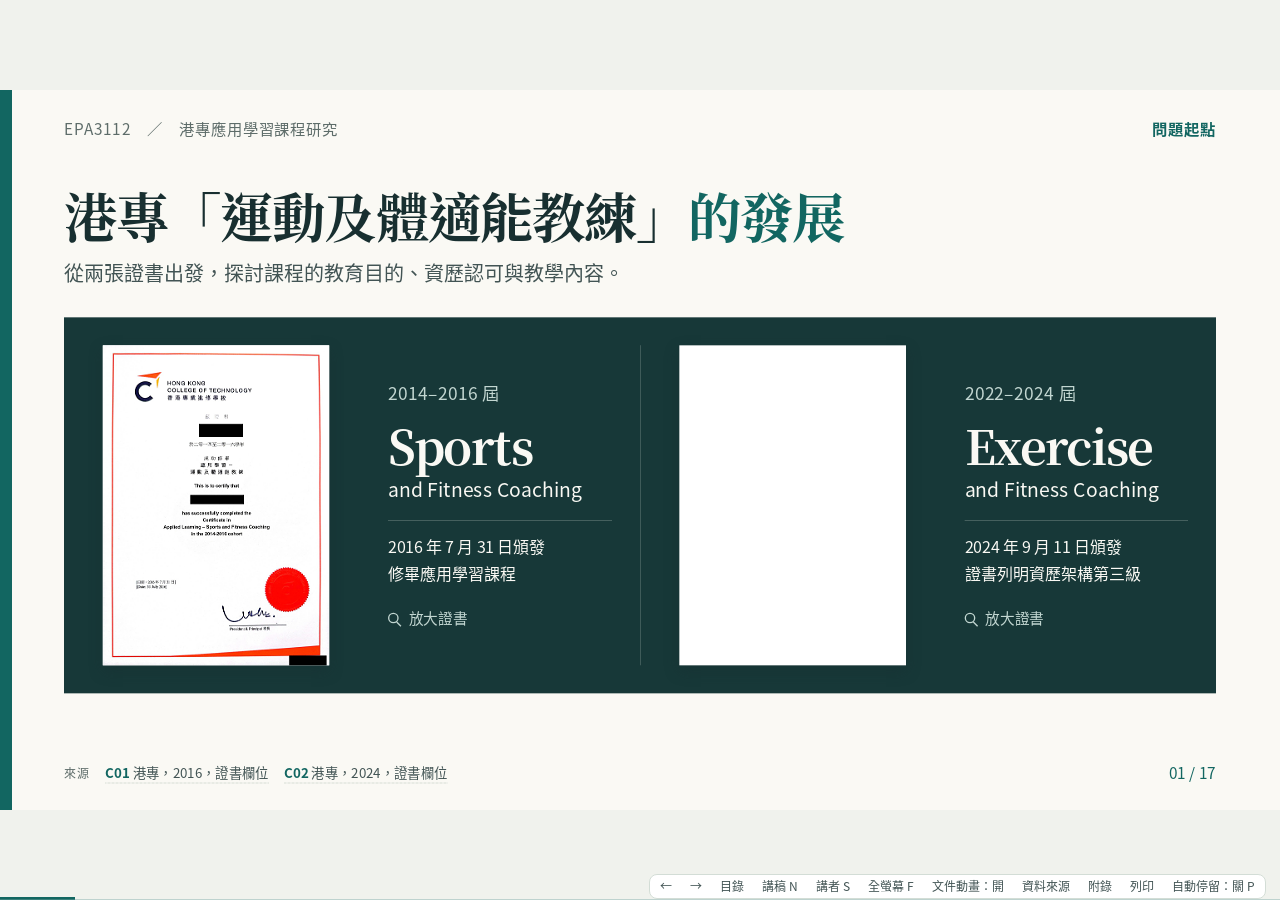
==== commit 450d28ae: "Close the slide 15 analysis with the course evidence and an HKBU study option" ====
--- a/index.html
+++ b/index.html
@@ -240,7 +240,7 @@
 body[data-preview] .evidence-intro,body[data-preview] .evidence-controls{display:none!important}
 
 </style>
-<link rel="stylesheet" href="course-pages.css?v=083b9c78e744">
+<link rel="stylesheet" href="course-pages.css?v=8c0dc6343d4d">
 </head>
 <body class="tpl-presenter-mode-reveal epa"><svg xmlns="http://www.w3.org/2000/svg" xmlns:xlink="http://www.w3.org/1999/xlink"
      width="0" height="0" style="position:absolute;pointer-events:none" aria-hidden="true" focusable="false">
@@ -438,17 +438,73 @@
 <aside class="notes"><p class="note-meta">講者 C · 第 14 頁 · 配時 1:10</p><p class="note-purpose">本頁目的：由學校需要、課綱和評審三方面，解釋「運動伸展」如何把跨運動項目的教學用途寫得更清楚。</p><p>我從課程統籌了解到，港專改用「運動伸展」，係想配合學校同市場需要。部分學生對「瑜伽」呢個名有保留，宗教觀感亦係考慮之一。「運動伸展」就更容易畀人明白，呢啲練習點樣用喺唔同運動上。</p><p>點解應用學習嘅課程供應可以隨需要調整？2015年，教育局喺立法會解釋，課程組合要夠均衡，亦要配合持份者期望同香港嘅社會經濟需要，所以會定期檢視同修訂。第39段仲舉咗個例：如果一間中學有好多學生想讀同一科，學校可以同辦學機構商量，專門為佢哋開班。</p><p>呢段講嘅係邊啲課程可以開。至於港專呢科教啲乜，2016年本科評審就要求檢討內容，適當加入專項運動技能同教學實習。我哋估計，呢個方向可能影響咗伸展單元嘅設計：譬如帶籃球隊做伸展，學生要識得揀動作，亦要帶得安全。</p><p class="transition"><strong>過渡：</strong>最後返到開場兩張證書。港專呢科嘅入讀安排、資歷同教學有咩轉變？</p><p class="note-ref">來源：<a href="appendix.html#O09" target="_blank" rel="noopener"><b>O09</b> 課程統籌說明</a> <a href="appendix.html#D100" target="_blank" rel="noopener"><b>D100</b> 2015課程取捨說明 · §34、39</a> <a href="appendix.html#D41" target="_blank" rel="noopener"><b>D41</b> 評審局，2016，頁1–4</a> <a href="appendix.html#D36" target="_blank" rel="noopener"><b>D36</b> 教育局，2026–28 課綱，頁 1–2、4–5</a></p></aside></section>
 </template>
 <template id="analysis-view-15">
-<section class="slide" data-layout="course-edition" data-slide-theme="conclusion-dark" data-title="港專「運動及體適能教練」的轉變" data-speaker="C" aria-label="第15頁：港專「運動及體適能教練」的轉變">
-<div class="slide-top"><span class="masthead"><b>EPA3112</b><span>專業及職業教育的政策環境</span></span><span class="chapter-strip"><span class="chapter-part">課程與起點</span><span class="chapter-part">資助、評審與改革</span><span class="chapter-part here">校本實施與成效</span></span><span class="section-mark">研究結論 · 科目 674</span></div>
-<h2>港專「運動及體適能教練」的轉變</h2><div class="slide-content"><div class="entries-layout"><section class="entries-report"><h3>本科歷屆文憑試報考人數</h3><p class="entries-key">全體考生（人） · 按文憑試年份排列</p><ol class="entries-chart" aria-label="2016至2026年科目674報考人數"><li title="2015/16 學年，2016 DSE，全體報考 134 人"><div class="entry-column"><b>134</b><i aria-hidden="true" style="--entries:134"></i></div><span>2016</span></li><li title="2016/17 學年，2017 DSE，全體報考 100 人"><div class="entry-column"><b>100</b><i aria-hidden="true" style="--entries:100"></i></div><span>2017</span></li><li title="2017/18 學年，2018 DSE，全體報考 107 人"><div class="entry-column"><b>107</b><i aria-hidden="true" style="--entries:107"></i></div><span>2018</span></li><li title="2018/19 學年，2019 DSE，全體報考 122 人"><div class="entry-column"><b>122</b><i aria-hidden="true" style="--entries:122"></i></div><span>2019</span></li><li title="2019/20 學年，2020 DSE，全體報考 125 人"><div class="entry-column"><b>125</b><i aria-hidden="true" style="--entries:125"></i></div><span>2020</span></li><li title="2020/21 學年，2021 DSE，全體報考 135 人"><div class="entry-column"><b>135</b><i aria-hidden="true" style="--entries:135"></i></div><span>2021</span></li><li title="2021/22 學年，2022 DSE，全體報考 116 人"><div class="entry-column"><b>116</b><i aria-hidden="true" style="--entries:116"></i></div><span>2022</span></li><li title="2022/23 學年，2023 DSE，全體報考 110 人"><div class="entry-column"><b>110</b><i aria-hidden="true" style="--entries:110"></i></div><span>2023</span></li><li title="2023/24 學年，2024 DSE，全體報考 237 人"><div class="entry-column"><b>237</b><i aria-hidden="true" style="--entries:237"></i></div><span>2024</span></li><li title="2024/25 學年，2025 DSE，全體報考 300 人"><div class="entry-column"><b>300</b><i aria-hidden="true" style="--entries:300"></i></div><span>2025</span></li><li title="2025/26 學年，2026 DSE，全體報考 338 人"><div class="entry-column"><b>338</b><i aria-hidden="true" style="--entries:338"></i></div><span>2026*</span></li></ol>
-<p class="entries-reading"><strong>2024 年增幅最大</strong><br>由 110 人增至 237 人，一屆多了 127 人。</p>
-<p class="entries-source">2016 年對應 2015/16 學年，如此類推。<a data-source="D104" href="appendix.html#D104">歷年統計</a><br>* 2026 年採用截至 2025 年 12 月 17 日的<a data-source="D105" href="appendix.html#D105">報考統計</a>。</p></section><section class="entries-policy"><h3>政策及課程的轉變</h3><dl>
-<div><dt>2016/17 學年</dt><dd>政府全數資助高中生修讀最多兩個應用學習課程。 <a data-source="D68" href="appendix.html#D68">D68</a></dd></div>
-<div><dt>2017、2019 年</dt><dd>本科獲資歷架構第 3 級認可。其後續評要求實踐單元加入心肺訓練。 <a data-source="D41" href="appendix.html#D41">D41</a> <a data-source="D42" href="appendix.html#D42">D42</a></dd></div>
-<div><dt>2020/21 學年</dt><dd>港專本科可提早於中四開課，與中五開課的同屆學生一同報考 2023 年文憑試。 <a data-source="D103" href="appendix.html#D103">D103</a></dd></div>
-<div><dt>2025–27 與 2026–28 屆</dt><dd>兩屆課綱分別列瑜伽及伸展運動，同為 20 小時。新課綱另將教練與訓練設計合為 60 小時。 <a data-source="D24" href="appendix.html#D24">D24</a> <a data-source="D36" href="appendix.html#D36">D36</a></dd></div></dl></section></div><section class="summary-assessment" data-focus="closing-analysis"><div><span>2025 年文憑試 · 本科評核</span><h3>由設計訓練到親身帶領</h3></div><p>學生三至四人一組，為指定群組設計及帶領訓練。</p><div class="summary-weight"><strong>30<small>%</small></strong><a data-source="D30" href="appendix.html#D30">課業 7 佔本科總分</a></div></section></div>
-<footer class="deck-footer"><div class="source-refs"><span class="source-label">來源</span><a href="appendix.html#D104" data-source="D104"><b>D104</b> 考評局，表7f，頁34、45</a> <a href="appendix.html#D105" data-source="D105"><b>D105</b> 考評局，2026報考統計，頁4</a> <a href="appendix.html#D68" data-source="D68"><b>D68</b> 2017落實回顧 · §16</a> <a href="appendix.html#D41" data-source="D41"><b>D41</b> 評審局，2016，頁1–4</a> <a href="appendix.html#D42" data-source="D42"><b>D42</b> 評審局，2019，頁6–7／10–11</a> <a href="appendix.html#D103" data-source="D103"><b>D103</b> 教育局，通函69/2020，頁7</a> <a href="appendix.html#D24" data-source="D24"><b>D24</b> 教育局，課綱2025–27，頁2</a> <a href="appendix.html#D36" data-source="D36"><b>D36</b> 教育局，2026–28 課綱，頁 1–2、4–5</a> <a href="appendix.html#D30" data-source="D30"><b>D30</b> 考評局，674 評核方案，課業 7</a></div><span class="page-label">15 / 17</span></footer>
-<aside class="notes"><p class="note-meta">講者 C · 第 15 頁 · 配時 1:00</p><p class="note-purpose">本頁目的：從兩張證書回到本科，連結提早入讀、實習與試教、文憑試成績和資歷，以及學生的升學選擇。</p><p>返到開場嗰兩張證書。我讀港專呢科嗰陣，中五先開始。到而家我做導師，班入面已經有中四學生，可以早一年試吓教人做運動。</p><p>政府嘅支援有幾方面。2016/17學年，全港高中應用學習津貼超過六千萬蚊。馬鞍山空置校舍就批畀港專辦自資專上課程。返到呢科，續評要求實習加入心肺訓練。學運動伸展，學生要識為唔同運動揀動作。譬如帶籃球隊做伸展，仲要講清楚點做先安全。</p><p>咁呢啲表現點樣記錄？舊制嘅「達標並表現優異」涵蓋文憑試甲類科目第3級或以上。2018年起，優異（I）相當於第3級，優異（II）相當於第4級或以上，特別出色嘅表現就可以分開匯報。成功修畢本科，仲可以攞資歷架構第三級證書。</p><p>有咗呢科成績，學生可以報副學士或高級文憑，部分學士課程收生亦會考慮。港專就有體適能、教練及運動管理高級文憑。呢科畀學生喺高中親身試做教練。到揀升學方向嗰陣，佢哋有成績、有資歷，亦有自己帶過隊嘅經驗作判斷。</p><p class="transition"><strong>過渡：</strong>多謝大家。</p><p class="note-ref">來源：<a href="https://www.hkeaa.edu.hk/DocLibrary/HKDSE/Exam_Report/Examination_Statistics/dseexamstat25_7.pdf#page=34" target="_blank" rel="noopener"><b>D104</b> 考評局，表7f，頁34、45</a> <a href="https://www.hkeaa.edu.hk/DocLibrary/Media/FactFigures/2026_HKDSE_registration_statistics.pdf#page=4" target="_blank" rel="noopener"><b>D105</b> 考評局，2026報考統計，頁4</a> <a href="https://www.legco.gov.hk/yr16-17/chinese/hc/sub_com/hs101/papers/hs10120171104cb4-134-2-c.pdf#page=4" target="_blank" rel="noopener"><b>D68</b> 2017年立法會文件，第16段（津貼總額）</a> <a href="appendix.html#D41" target="_blank" rel="noopener"><b>D41</b> 評審局，2016，頁1–4</a> <a href="appendix.html#D42" target="_blank" rel="noopener"><b>D42</b> 評審局，2019，頁6–7／10–11</a> <a href="appendix.html#D103" target="_blank" rel="noopener"><b>D103</b> 教育局，通函69/2020，頁7</a> <a href="appendix.html#D24" target="_blank" rel="noopener"><b>D24</b> 教育局，課綱2025–27，頁2</a> <a href="appendix.html#D36" target="_blank" rel="noopener"><b>D36</b> 教育局，2026–28 課綱，頁 1–2、4–5</a> <a href="appendix.html#D30" target="_blank" rel="noopener"><b>D30</b> 考評局，674 評核方案，課業 7</a> <a href="appendix.html#D35" target="_blank" rel="noopener"><b>D35</b> 2006報告 · §2.19</a> <a href="appendix.html#D54" target="_blank" rel="noopener"><b>D54</b> 政府新聞公報，2009.07.03</a> <a href="appendix.html#D06" target="_blank" rel="noopener"><b>D06</b> 立法會，2015，CB(4)924，附件頁2</a> <a href="appendix.html#O09" target="_blank" rel="noopener"><b>O09</b> 課程團隊說明，組員轉述</a> <a href="https://www.legco.gov.hk/yr14-15/chinese/panels/ed/papers/ed20150316cb4-620-2-c.pdf#page=3" target="_blank" rel="noopener"><b>D05</b> 2015年立法會文件，第5段（舊制）</a> <a href="https://www.edb.gov.hk/attachment/tc/edu-system/other-edu-training/vocational-other-edu-program/Report%20of%20the%20Task%20Force%20on%20Promotion%20of%20Vocational%20Education%20%28CHI%29.pdf#page=89" target="_blank" rel="noopener"><b>D09</b> 2015年職教報告，第6.38段（修訂目的）</a> <a href="https://applications.edb.gov.hk/circular/upload/EDBCM/EDBCM25048C.pdf#page=6" target="_blank" rel="noopener"><b>D69</b> 教育局通函48/2025，附錄一第4至7段（匯報及升學）</a> <a href="https://www.info.gov.hk/gia/general/201308/05/P201308050262.htm" target="_blank" rel="noopener"><b>D108</b> 教育局，2013年8月5日（馬鞍山校舍用途）</a> <a href="https://mediastore.hkct.edu.hk/abouthkct/information-hub/download-zone/ApL_booklet_25-26_202502.pdf#page=4" target="_blank" rel="noopener"><b>D25</b> 港專2025年小冊子，PDF第4頁（本科資歷及升學路向）</a></p></aside></section>
+<section class="slide" data-layout="course-edition" data-slide-theme="conclusion-dark" data-title="提早試做教練，學習成果獲認可" data-speaker="C" aria-label="第15頁：研究結論，提早試做教練，學習成果獲認可">
+  <div class="slide-top recap-masthead"><span class="masthead"><b>EPA3112</b><span>專業及職業教育的政策環境</span></span><span class="section-mark">研究結論 · 港專「運動及體適能教練」</span></div>
+  <div class="slide-content recap-content">
+    <header class="recap-opening">
+      <div class="recap-thesis">
+        <h2>提早試做教練，<span>學習成果獲認可</span></h2>
+        <p>2009 年應用學習納入高中選修，2014–16 屆已有港專本科。</p>
+      </div>
+      <div class="recap-certificates" role="group" aria-label="回看開場的兩張港專證書">
+        <figure>
+          <button type="button" class="recap-certificate" data-certificate="2016 年頒發的港專證書" title="Sports and Fitness Coaching" aria-haspopup="dialog" aria-label="放大 2016 年港專證書，2014 至 2016 屆修畢證明">
+            <span class="recap-certificate-image"><span class="img-frame contain certificate-paper"><img src="images/C01_redacted.png" width="1082" height="1536" alt=""></span></span>
+            <span class="recap-certificate-year">2016 · <span lang="en">Sports</span></span>
+          </button>
+        </figure>
+        <figure>
+          <button type="button" class="recap-certificate" data-certificate="2024 年頒發的港專證書" title="Exercise and Fitness Coaching" aria-haspopup="dialog" aria-label="放大 2024 年港專證書，2022 至 2024 屆，列有資歷架構第三級">
+            <span class="recap-certificate-image"><span class="img-frame contain certificate-paper certificate-photo"><img src="images/C02_redacted.png" width="864" height="1536" alt=""></span></span>
+            <span class="recap-certificate-year">2024 · <span lang="en">Exercise</span></span>
+          </button>
+        </figure>
+      </div>
+    </header>
+    <div class="recap-findings">
+      <section>
+        <h3>入讀機會擴闊</h3>
+        <dl>
+          <div><dt>2016/17 學年起</dt><dd>高中生修讀應用學習，<br>每人最多兩科獲全數資助。</dd></div>
+          <div><dt>2020/21 學年起</dt><dd>港專本科可由中四讀起。</dd></div>
+        </dl>
+      </section>
+      <section>
+        <h3>從做動作到教動作</h3>
+        <dl>
+          <div><dt>2019 年續評要求</dt><dd>實踐單元加入心肺訓練。</dd></div>
+          <div><dt>2026–28 屆課綱</dt><dd>瑜伽改為伸展運動，<br>學生按運動項目選動作。</dd></div>
+        </dl>
+      </section>
+      <section>
+        <h3>成績與資歷</h3>
+        <dl>
+          <div><dt>2017 年起</dt><dd>修畢可獲資歷架構第 3 級證書。</dd></div>
+          <div><dt>2018 年文憑試起</dt>
+            <dd class="recap-grades"><span>優異（I）</span><span>相當於甲類第 3 級</span><span>優異（II）</span><span>相當於甲類第 4 級或以上</span></dd>
+          </div>
+        </dl>
+      </section>
+    </div>
+    <section class="recap-path">
+      <div><p>升學例子 · 香港浸會大學國際學院</p><h3><a href="https://www.cie.hkbu.edu.hk/main/tc/programmes/higher_diploma_programme/ss/hdscsa" target="_blank" rel="noopener">運動教練學及運動行政學高級文憑</a></h3></div>
+      <div class="recap-admission"><p>可用應用學習成績申請。</p><a href="https://www.cie.hkbu.edu.hk/main/pdf2/AD_HD_prospectus_2026_27.pdf#page=44" target="_blank" rel="noopener">2026/27 入學要求</a></div>
+    </section>
+  </div>
+  <footer class="deck-footer recap-footer"><div class="source-refs"><span class="source-label">文件原文</span>
+    <a href="https://applications.edb.gov.hk/circular/upload/EDBCM/EDBCM08146C.pdf#page=1" target="_blank" rel="noopener" title="教育局通函 146/2008，第 2–3 段，新高中多元學習津貼及應用學習"><b>D01</b> 新高中</a>
+    <a href="https://www.legco.gov.hk/yr14-15/chinese/panels/ed/papers/ed20150316cb4-620-2-c.pdf#page=14" target="_blank" rel="noopener" title="立法會教育事務委員會，2015 年，附錄四第 14 頁，港專列名屆別"><b>D05</b> 港專開科</a>
+    <a href="https://www.legco.gov.hk/yr16-17/chinese/hc/sub_com/hs101/papers/hs10120171104cb4-134-2-c.pdf#page=4" target="_blank" rel="noopener" title="2017 年立法會文件，第 16 段，全數資助最多兩科"><b>D68</b> 資助</a>
+    <a href="https://www.edb.gov.hk/attachment/tc/curriculum-development/renewal/CM/EDBCM20069C.pdf#page=7" target="_blank" rel="noopener" title="教育局通函 69/2020，附錄一第 7 頁，科目 674"><b>D103</b> 中四開課</a>
+    <a href="https://hkcaavq.edu.hk/upload/report/1121/file/Summary%20Report_HKCT_1_LPA_4Re-LPA_VA1007_20200120.pdf#page=11" target="_blank" rel="noopener" title="2019 年港專續評摘要，第 2.13 段，實踐單元加入心肺訓練"><b>D42</b> 實習要求</a>
+    <a href="https://www.edb.gov.hk/attachment/tc/curriculum-development/cross-kla-studies/applied-learning/course-information/2025-2027/42_Ex%20%26%20Fitness%20Coaching%2825-27%29_c.pdf#page=2" target="_blank" rel="noopener" title="教育局本科課綱，2025–27 屆，第 2 頁"><b>D24</b> 瑜伽</a>
+    <a href="https://www.edb.gov.hk/attachment/tc/curriculum-development/cross-kla-studies/applied-learning/course-information/2026-2028/45_Ex%20%26%20Fitness%20Coaching%2826-28%29_c.pdf#page=2" target="_blank" rel="noopener" title="教育局本科課綱，2026–28 屆，第 2 頁"><b>D36</b> 伸展</a>
+    <a href="https://hkcaavq.edu.hk/upload/report/578/file/HKCT_LPA_20170116.pdf#page=2" target="_blank" rel="noopener" title="2016 年港專課程評審摘要，認可期由 2017 年 1 月 1 日起"><b>D41</b> 資歷</a>
+    <a href="https://www.edb.gov.hk/attachment/tc/edu-system/other-edu-training/vocational-other-edu-program/Report%20of%20the%20Task%20Force%20on%20Promotion%20of%20Vocational%20Education%20%28CHI%29.pdf#page=89" target="_blank" rel="noopener" title="推廣職業教育專責小組報告，第 6.38 段，2018 年文憑試評級修訂"><b>D09</b> 評級修訂</a>
+    <a href="https://applications.edb.gov.hk/circular/upload/EDBCM/EDBCM25048C.pdf#page=6" target="_blank" rel="noopener" title="教育局通函 48/2025，附錄一第 4–7 段，成績匯報、資歷及升學"><b>D69</b> 等級對照</a>
+  </div><span class="page-label">15 / 17</span></footer>
+  <aside class="notes"><p class="note-meta">講者 C · 第 15 頁 · 配時 1:00</p><p class="note-purpose">本頁目的：回到兩張證書，總結港專本科的入讀機會、實習和認可，再以浸大國際學院的高級文憑說明升學選擇。</p><p>睇返開場兩張證書。2009年，應用學習成為高中選修，2014至16屆已有港專呢科。2016/17學年起，政府全數資助每名高中生修讀最多兩科應用學習。到2020/21學年，中四就可以讀，比我嗰屆早一年。</p><p>2019至21屆模式一喺馬鞍山上堂，課程有羽毛球同籃球。2019年續評要求實習加入心肺訓練。至於由瑜伽改教運動伸展，係港專回應學校同市場需要。帶籃球隊伸展，就要識揀動作，仲要教得安全。</p><p>兩張證書嘅英文名由 Sports 變成 Exercise。2024年嗰張仲列明資歷架構第三級，呢項認可由2017年開始。文憑試就記錄個人表現。2018年起，優異（I）相當於甲類第3級，優異（II）相當於甲類第4級或以上。</p><p>浸大國際學院嘅「運動教練學及運動行政學高級文憑」可以用應用學習成績申請，亦要符合其他入學要求。揀升學方向嗰陣，學生可以諗返自己帶隊嘅經驗，再問一句「我鍾意做運動，係咪都鍾意教人？」</p><p class="transition"><strong>結語：</strong>多謝大家。</p><p class="note-ref">來源：<a href="https://applications.edb.gov.hk/circular/upload/EDBCM/EDBCM08146C.pdf#page=1" target="_blank" rel="noopener" title="教育局通函 146/2008，第 2–3 段，新高中多元學習津貼及應用學習"><b>D01</b> 教育局通函 146/2008，第 2–3 段，新高中多元學習津貼及應用學習</a> <a href="https://www.legco.gov.hk/yr14-15/chinese/panels/ed/papers/ed20150316cb4-620-2-c.pdf#page=14" target="_blank" rel="noopener" title="立法會教育事務委員會，2015 年，附錄四第 14 頁，港專列名屆別"><b>D05</b> 立法會教育事務委員會，2015 年，附錄四第 14 頁，港專列名屆別</a> <a href="https://www.legco.gov.hk/yr16-17/chinese/hc/sub_com/hs101/papers/hs10120171104cb4-134-2-c.pdf#page=4" target="_blank" rel="noopener" title="2017 年立法會文件，第 16 段，全數資助最多兩科"><b>D68</b> 2017 年立法會文件，第 16 段，全數資助最多兩科</a> <a href="https://www.edb.gov.hk/attachment/tc/curriculum-development/renewal/CM/EDBCM20069C.pdf#page=7" target="_blank" rel="noopener" title="教育局通函 69/2020，附錄一第 7 頁，科目 674"><b>D103</b> 教育局通函 69/2020，附錄一第 7 頁，科目 674</a> <a href="https://hkcaavq.edu.hk/upload/report/1121/file/Summary%20Report_HKCT_1_LPA_4Re-LPA_VA1007_20200120.pdf#page=11" target="_blank" rel="noopener" title="2019 年港專續評摘要，第 2.13 段，實踐單元加入心肺訓練"><b>D42</b> 2019 年港專續評摘要，第 2.13 段，實踐單元加入心肺訓練</a> <a href="https://www.edb.gov.hk/attachment/tc/curriculum-development/cross-kla-studies/applied-learning/course-information/2025-2027/42_Ex%20%26%20Fitness%20Coaching%2825-27%29_c.pdf#page=2" target="_blank" rel="noopener" title="教育局本科課綱，2025–27 屆，第 2 頁"><b>D24</b> 教育局本科課綱，2025–27 屆，第 2 頁</a> <a href="https://www.edb.gov.hk/attachment/tc/curriculum-development/cross-kla-studies/applied-learning/course-information/2026-2028/45_Ex%20%26%20Fitness%20Coaching%2826-28%29_c.pdf#page=2" target="_blank" rel="noopener" title="教育局本科課綱，2026–28 屆，第 2 頁"><b>D36</b> 教育局本科課綱，2026–28 屆，第 2 頁</a> <a href="https://hkcaavq.edu.hk/upload/report/578/file/HKCT_LPA_20170116.pdf#page=2" target="_blank" rel="noopener" title="2016 年港專課程評審摘要，認可期由 2017 年 1 月 1 日起"><b>D41</b> 2016 年港專課程評審摘要，認可期由 2017 年 1 月 1 日起</a> <a href="https://www.edb.gov.hk/attachment/tc/edu-system/other-edu-training/vocational-other-edu-program/Report%20of%20the%20Task%20Force%20on%20Promotion%20of%20Vocational%20Education%20%28CHI%29.pdf#page=89" target="_blank" rel="noopener" title="推廣職業教育專責小組報告，第 6.38 段，2018 年文憑試評級修訂"><b>D09</b> 推廣職業教育專責小組報告，第 6.38 段，2018 年文憑試評級修訂</a> <a href="https://applications.edb.gov.hk/circular/upload/EDBCM/EDBCM25048C.pdf#page=6" target="_blank" rel="noopener" title="教育局通函 48/2025，附錄一第 4–7 段，成績匯報、資歷及升學"><b>D69</b> 教育局通函 48/2025，附錄一第 4–7 段，成績匯報、資歷及升學</a> <a href="https://www.edb.gov.hk/attachment/en/curriculum-development/cross-kla-studies/applied-learning/whats-new/Prospectus%20for%20Applied%20Learning%202019-21.pdf#page=70" target="_blank" rel="noopener" title="教育局 2019–21 屆課程概覽，頁 70–71，運動項目及馬鞍山上課地點"><b>D15</b> 教育局 2019–21 屆課程概覽，頁 70–71，運動項目及馬鞍山上課地點</a> <a href="https://mediastore.hkct.edu.hk/abouthkct/information-hub/download-zone/ApL_booklet_25-26_202502.pdf#page=4" target="_blank" rel="noopener" title="港專 2025 年應用學習課程小冊子，第 4 頁，「運動伸展」"><b>D25</b> 港專 2025 年應用學習課程小冊子，第 4 頁，「運動伸展」</a> <a href="appendix.html#O09" target="_blank" rel="noopener"><b>O09</b> 課程統籌對調整原因的說明</a> <a href="https://www.cie.hkbu.edu.hk/main/tc/programmes/higher_diploma_programme/ss/hdscsa" target="_blank" rel="noopener">香港浸會大學國際學院，運動教練學及運動行政學高級文憑</a> <a href="https://www.cie.hkbu.edu.hk/main/pdf2/AD_HD_prospectus_2026_27.pdf#page=44" target="_blank" rel="noopener">浸大國際學院 2026/27 招生章程，PDF 第 44 頁，高級文憑入學要求</a></p></aside>
+</section>
 </template>
 <script id="analysis-sources" type="application/json">{"D103": {"id": "D103", "type": "A", "title": "教育局通函第69/2020號：應用學習課程", "document_date_or_version": "2020；69/2020", "url": "https://www.edb.gov.hk/attachment/tc/curriculum-development/renewal/CM/EDBCM20069C.pdf#page=7", "locator": "第5–7段（頁1–2）、第27段（頁5）及附錄一科目674（頁7）。", "supports": "2020/21學年中四可提早修讀本科，模式一或二均適用。這一屆無論中四或中五開課，均報考2023年文憑試。應用學習作第四選修科可獲資助。", "limits": "表內列出可供開辦的模式。", "relationship": "制度適用", "checked_on": "2026-11-20", "same_source_group": "D103", "local_original_in_package": "", "download_sha256": "", "verification_status": "已核讀引用的頁面、段落或欄位。", "short": "教育局，通函69/2020，頁7", "retrieval_status": "網上原文", "download_bytes": "", "review_state": "已核相關頁", "source_group": "政府／教育局"}, "D104": {"id": "D104", "type": "I", "title": "考評局《2025年文憑試歷年報考情況及成績統計》", "document_date_or_version": "2025 DSE", "url": "https://www.hkeaa.edu.hk/DocLibrary/HKDSE/Exam_Report/Examination_Statistics/dseexamstat25_7.pdf#page=34", "locator": "表7f「全體考生」，頁45（2016–17）、頁34（2018–25），報考人數欄。", "supports": "2016至2025年本科全體報考人數依次為134、100、107、122、125、135、116、110、237、300。", "limits": "按文憑試年份統計。表內2016至2021年用 Sports and Fitness Coaching，2022年起用 Exercise and Fitness Coaching。兩者中文科名相同。", "relationship": "本科統計", "checked_on": "2026-11-20", "same_source_group": "D104", "local_original_in_package": "研究工作區保存原件，簡報提供公開原文連結。", "download_sha256": "ce2f04819e7b1e7dc136b120ec4a061208357dba138f4ce64b9cebf431ca807c", "verification_status": "已核對原表的科目、考生範圍及報考欄。", "short": "考評局，表7f，頁34、45", "retrieval_status": "已保存原文", "download_bytes": 2114225, "review_state": "已核相關頁", "source_group": "考評／評審"}, "D105": {"id": "D105", "type": "I", "title": "考評局《2026年香港中學文憑考試報考統計資料》", "document_date_or_version": "2026 DSE，統計截至2025.12.17", "url": "https://www.hkeaa.edu.hk/DocLibrary/Media/FactFigures/2026_HKDSE_registration_statistics.pdf#page=4", "locator": "第1頁列統計日期，第4頁第3節列乙類各科報考人數。", "supports": "截至2025年12月17日，2026年文憑試運動及體適能教練共有338人報考。", "limits": "這是報名階段的截點數字。表內沒有按學生開始修讀時的年級分項。", "relationship": "本科統計", "checked_on": "2026-11-20", "same_source_group": "D105", "local_original_in_package": "研究工作區保存原件，簡報提供公開原文連結。", "download_sha256": "4f3c7537ad4b2760cff76de36e5593492bc9ec6fa6feb930dd886a61dbdd2f7a", "verification_status": "已核對原表的科目、考生範圍及報考欄。", "short": "考評局，2026報考統計，頁4", "retrieval_status": "已保存原文", "download_bytes": 450557, "review_state": "已核相關頁", "source_group": "考評／評審"}, "O09": {"id": "O09", "type": "O", "title": "運動伸展單元的調整考慮（課程統籌說明）", "document_date_or_version": "2026-11-17本對話補充；所述為2025新班調整", "url": "", "locator": "2026.11.17 書面記錄，涉及2025年新班", "short": "課程統籌說明", "supports": "回應學校及市場需要、部分學生對瑜伽名稱的接受程度與宗教觀感，並突出伸展在不同運動中的應用。", "limits": "記錄課程統籌對學校、市場及課程命名的說明。", "verification_status": "按 Nelson 於2026年11月17日提供的口述資料整理。", "review_state": "口述資料", "source_group": "口述／個人資料", "checked_on": "2026-11-17", "relationship": "本科調整理由的內部說明", "same_source_group": "O09"}}</script>
 <details class="viewer-dock" open><summary>控制</summary><nav class="viewer-tools" aria-label="簡報控制">
--- a/course-pages.css
+++ b/course-pages.css
@@ -271,3 +271,121 @@
 .epa button[data-open-analysis]:hover {filter:brightness(.94);}
 .epa button[data-open-analysis]:focus-visible {outline:3px solid currentColor;outline-offset:4px;}
 @media print {.epa button[data-open-analysis] {text-decoration:none;} .epa button[data-open-analysis]::after {content:none;}}
+
+/* Slide 15's optional closing view recalls the opening certificates. */
+.epa .slide[data-layout="course-edition"] .recap-masthead { grid-template-columns: 1fr auto; }
+.epa .slide-content.recap-content {
+  --recap-gold: #efd1a9;
+  --recap-rule: #608778;
+  display: grid;
+  grid-template-columns: minmax(0, 1fr);
+  grid-template-rows: auto minmax(0, 1fr) auto;
+  gap: 30px;
+  padding: 0 16px;
+}
+.recap-opening {
+  display: grid;
+  grid-template-columns: 1fr auto;
+  align-items: center;
+  gap: 46px;
+}
+.epa .recap-thesis h2 {
+  margin: 0;
+  font-size: 75px;
+  line-height: 1.25;
+  letter-spacing: -.04em;
+  color: #fbf6e6;
+}
+.recap-thesis h2 span { color: var(--accent); }
+.epa .recap-thesis p { margin-top: 15px; font-size: 30px; color: var(--text-2); }
+.recap-certificates { display: flex; gap: 26px; }
+.recap-certificates figure { margin: 0; }
+.recap-certificate {
+  display: grid;
+  justify-items: center;
+  gap: 5px;
+  padding: 0;
+  border: none;
+  color: var(--text-2);
+  background: transparent;
+  font: inherit;
+  cursor: zoom-in;
+}
+.recap-certificate-image {
+  position: relative;
+  display: block;
+  width: 102px;
+  height: 144px;
+  box-shadow: 0 4px 16px #0b242666;
+}
+.recap-certificate-image .certificate-paper {
+  position: absolute;
+  inset: 0 auto auto 0;
+  transform-origin: top left;
+  transform: scale(.3);
+}
+.recap-certificate-year { font-size: 22px; font-variant-numeric: tabular-nums; }
+.recap-certificate:hover .recap-certificate-year { color: var(--accent); }
+.recap-certificate:focus-visible { outline: 3px solid var(--accent); outline-offset: 6px; }
+.recap-findings {
+  position: relative;
+  display: grid;
+  grid-template-columns: 1fr 1fr 1.08fr;
+  align-content: center;
+  padding: 20px 0;
+  border-block: 1px solid var(--recap-rule);
+}
+.recap-findings::before {
+  content: "";
+  position: absolute;
+  inset: -1px 0 auto;
+  height: 2px;
+  background: linear-gradient(90deg, #acd9bd, #679184 62%, #b49771);
+  transform-origin: left;
+}
+.recap-findings > section { min-width: 0; padding: 4px 37px; }
+.recap-findings > section:first-child { padding-left: 0; }
+.recap-findings > section:last-child { padding-right: 0; }
+.recap-findings > section + section { border-left: 1px solid #4d7268; }
+.epa .recap-findings h3 {
+  margin: 0 0 21px;
+  color: #f7f1dd;
+  font-size: 44px;
+  letter-spacing: -.025em;
+  line-height: 1.3;
+}
+.recap-findings dl { display: grid; grid-template-rows: minmax(130px, auto) auto; gap: 19px; margin: 0; }
+.recap-findings dt { color: var(--recap-gold); font-size: 23px; font-weight: 650; line-height: 1.42; }
+.recap-findings dd { margin: 4px 0 0; color: var(--text-1); font-size: 31px; line-height: 1.48; text-wrap: pretty; }
+.recap-findings .recap-grades {
+  display: grid;
+  grid-template-columns: auto 1fr;
+  gap: 2px 15px;
+  align-items: baseline;
+  font-size: 29px;
+  font-variant-numeric: tabular-nums;
+}
+.recap-grades span:nth-child(odd) { color: var(--accent); font-weight: 650; }
+.recap-path {
+  display: grid;
+  grid-template-columns: 1.65fr 1fr;
+  gap: 34px;
+  align-items: center;
+  padding: 21px 34px;
+  background: #e4eadb;
+  color: #193c33;
+}
+.epa .recap-path h3 { margin: 4px 0 0; font-size: 43px; line-height: 1.35; letter-spacing: -.02em; }
+.epa .recap-path p { color: #385547; font-size: 24px; line-height: 1.45; }
+.recap-path a { color: inherit; }
+.recap-path h3 a { text-decoration: none; }
+.recap-path h3 a:hover, .recap-path h3 a:focus-visible { text-decoration: underline; text-underline-offset: .15em; }
+.recap-admission { padding-left: 32px; border-left: 1px solid #94a79b; }
+.recap-admission a { font-size: 21px; line-height: 1.5; text-decoration: underline; text-underline-offset: .15em; }
+.epa .slide[data-layout="course-edition"] .recap-footer .source-refs { gap: 3px 17px; }
+@media screen and (prefers-reduced-motion: no-preference) {
+  .is-active .recap-findings::before { animation: recap-rule-in .7s ease-out both; }
+  .is-active .recap-path { animation: recap-path-in .55s ease-out both; }
+}
+@keyframes recap-rule-in { from { transform: scaleX(0); } to { transform: scaleX(1); } }
+@keyframes recap-path-in { from { opacity: .72; transform: translateY(8px); } to { opacity: 1; transform: translateY(0); } }
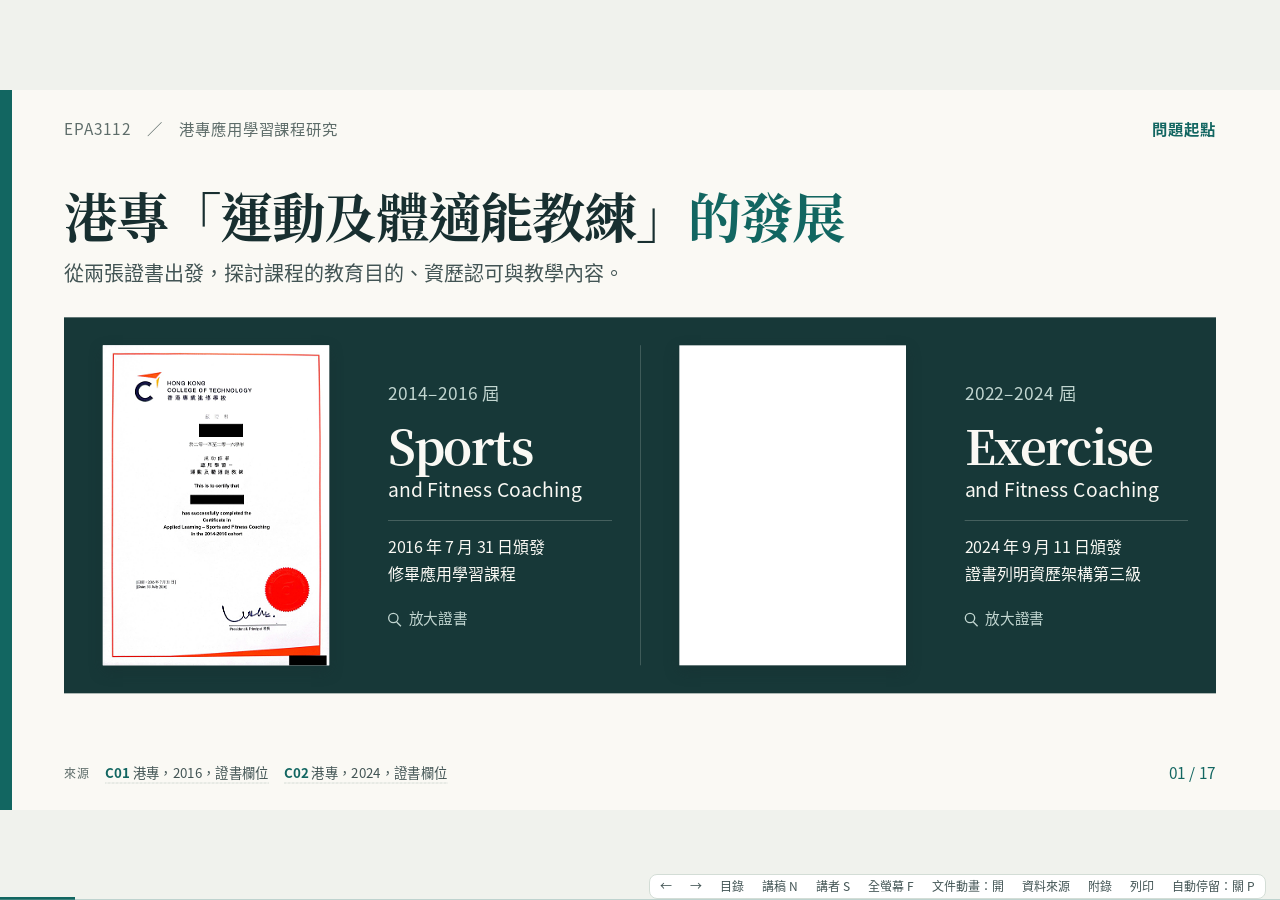
==== commit fddba590: "在第15頁綜合分析及講者稿加入三個學年的全港應用學習津貼比較" ====
--- a/index.html
+++ b/index.html
@@ -7,7 +7,7 @@
 <link rel="stylesheet" href="assets/base.css?v=786791775484">
 <link rel="stylesheet" id="theme-link" href="assets/themes/academic-paper.css?v=56f098bd8037">
 <link rel="stylesheet" href="assets/animations/animations.css?v=3bc36127d7e4">
-<link rel="stylesheet" href="style.css?v=86584c1a308c">
+<link rel="stylesheet" href="style.css?v=cde1decd3f03">
 <link rel="stylesheet" href="motion.css?v=71d61eb31d2a">
 <link rel="stylesheet" href="revision.css?v=7b0175889697">
 <link rel="stylesheet" href="heading-font.css?v=e8a43fb0f10c">
@@ -240,7 +240,7 @@
 body[data-preview] .evidence-intro,body[data-preview] .evidence-controls{display:none!important}
 
 </style>
-<link rel="stylesheet" href="course-pages.css?v=8c0dc6343d4d">
+<link rel="stylesheet" href="course-pages.css?v=cefcfee71cbf">
 </head>
 <body class="tpl-presenter-mode-reveal epa"><svg xmlns="http://www.w3.org/2000/svg" xmlns:xlink="http://www.w3.org/1999/xlink"
      width="0" height="0" style="position:absolute;pointer-events:none" aria-hidden="true" focusable="false">
@@ -412,13 +412,13 @@
 <h2>港專「運動及體適能教練」｜從評估體能到帶領訓練</h2><div class="slide-content"><div class="closing-grid policy-closing"><article><h3>認可如何落到實習？</h3><p>本科自 2017 年起獲 QF 第 3 級認可。2019 年評審要求把心肺功能訓練納入實踐單元。</p></article><article><h3>學生怎樣接受評核？</h3><p>2025 DSE 要求學生分組為指定群組設計並實施訓練。這項課業佔本科總分 30%。</p></article><article><h3>伸展怎樣連到教學？</h3><p>2026–28 課綱用 20 小時教伸展方法及安全，另有 60 小時涵蓋教練、編寫教案及試教。</p></article></div>
 <div class="result-band"><div class="case-result"><span>2016 DSE · 科目 674 達標或以上</span><b>85.1<span>%</span></b><p>134 人報考。這個比例按 101 名符合出席要求的考生計算。</p></div><div class="open-question" data-focus="closing-analysis"><button type="button" class="tag inference" data-open-analysis aria-label="綜合分析，顯示第15頁新版">綜合分析</button><p>兩張證書記下資歷的變化。從瑜伽到伸展，課堂內容有變，學生仍要學會按學員的體能選擇練習，並安全地示範和帶領訓練。</p></div></div><p class="closing-link">2016 年的成績早於伸展單元修訂。要了解改動對教學的影響，還需比較不同屆別學生的試教表現。</p></div>
 <footer class="deck-footer"><div class="source-refs"><span class="source-label">來源</span><a href="appendix.html#C01" data-source="C01"><b>C01</b> 港專，2016，證書欄位</a> <a href="appendix.html#C02" data-source="C02"><b>C02</b> 港專，2024，證書欄位</a> <a href="appendix.html#D41" data-source="D41"><b>D41</b> 評審局，2016，頁1–4</a> <a href="appendix.html#D42" data-source="D42"><b>D42</b> 評審局，2019，頁6–7／10–11</a> <a href="appendix.html#D30" data-source="D30"><b>D30</b> 考評局，674 評核方案，課業 7</a> <a href="appendix.html#D36" data-source="D36"><b>D36</b> 教育局，2026–28 課綱，頁 1–2、4–5</a> <a href="appendix.html#D87" data-source="D87"><b>D87</b> 考評局，2016 統計，表 7f</a></div><span class="page-label">15 / 17</span></footer>
-<aside class="notes"><p class="note-meta">講者 C · 第 15 頁 · 配時 1:00</p><p class="note-purpose">本頁目的：從兩張證書回到本科，連結提早入讀、實習與試教、文憑試成績和資歷，以及學生的升學選擇。</p><p>返到開場嗰兩張證書。我讀港專呢科嗰陣，中五先開始。到而家我做導師，班入面已經有中四學生，可以早一年試吓教人做運動。</p><p>政府嘅支援有幾方面。2016/17學年，全港高中應用學習津貼超過六千萬蚊。馬鞍山空置校舍就批畀港專辦自資專上課程。返到呢科，續評要求實習加入心肺訓練。學運動伸展，學生要識為唔同運動揀動作。譬如帶籃球隊做伸展，仲要講清楚點做先安全。</p><p>咁呢啲表現點樣記錄？舊制嘅「達標並表現優異」涵蓋文憑試甲類科目第3級或以上。2018年起，優異（I）相當於第3級，優異（II）相當於第4級或以上，特別出色嘅表現就可以分開匯報。成功修畢本科，仲可以攞資歷架構第三級證書。</p><p>有咗呢科成績，學生可以報副學士或高級文憑，部分學士課程收生亦會考慮。港專就有體適能、教練及運動管理高級文憑。呢科畀學生喺高中親身試做教練。到揀升學方向嗰陣，佢哋有成績、有資歷，亦有自己帶過隊嘅經驗作判斷。</p><p class="transition"><strong>過渡：</strong>多謝大家。</p><p class="note-ref">來源：<a href="appendix.html#C01" target="_blank" rel="noopener"><b>C01</b> 港專，2016，證書欄位</a> <a href="appendix.html#C02" target="_blank" rel="noopener"><b>C02</b> 港專，2024，證書欄位</a> <a href="appendix.html#D41" target="_blank" rel="noopener"><b>D41</b> 評審局，2016，頁1–4</a> <a href="appendix.html#D42" target="_blank" rel="noopener"><b>D42</b> 評審局，2019，頁6–7／10–11</a> <a href="appendix.html#D30" target="_blank" rel="noopener"><b>D30</b> 考評局，674 評核方案，課業 7</a> <a href="appendix.html#D36" target="_blank" rel="noopener"><b>D36</b> 教育局，2026–28 課綱，頁 1–2、4–5</a> <a href="appendix.html#D87" target="_blank" rel="noopener"><b>D87</b> 考評局，2016 統計，表 7f</a> <a href="appendix.html#D35" target="_blank" rel="noopener"><b>D35</b> 2006報告 · §2.19</a> <a href="appendix.html#D54" target="_blank" rel="noopener"><b>D54</b> 政府新聞公報，2009.07.03</a> <a href="appendix.html#D06" target="_blank" rel="noopener"><b>D06</b> 立法會，2015，CB(4)924，附件頁2</a> <a href="https://www.legco.gov.hk/yr16-17/chinese/hc/sub_com/hs101/papers/hs10120171104cb4-134-2-c.pdf#page=4" target="_blank" rel="noopener"><b>D68</b> 2017年立法會文件，第16段（津貼總額）</a> <a href="appendix.html#D103" target="_blank" rel="noopener"><b>D103</b> 教育局，通函69/2020，頁7</a> <a href="appendix.html#O09" target="_blank" rel="noopener"><b>O09</b> 課程團隊說明，組員轉述</a> <a href="https://www.legco.gov.hk/yr14-15/chinese/panels/ed/papers/ed20150316cb4-620-2-c.pdf#page=3" target="_blank" rel="noopener"><b>D05</b> 2015年立法會文件，第5段（舊制）</a> <a href="https://www.edb.gov.hk/attachment/tc/edu-system/other-edu-training/vocational-other-edu-program/Report%20of%20the%20Task%20Force%20on%20Promotion%20of%20Vocational%20Education%20%28CHI%29.pdf#page=89" target="_blank" rel="noopener"><b>D09</b> 2015年職教報告，第6.38段（修訂目的）</a> <a href="https://applications.edb.gov.hk/circular/upload/EDBCM/EDBCM25048C.pdf#page=6" target="_blank" rel="noopener"><b>D69</b> 教育局通函48/2025，附錄一第4至7段（匯報及升學）</a> <a href="https://www.info.gov.hk/gia/general/201308/05/P201308050262.htm" target="_blank" rel="noopener"><b>D108</b> 教育局，2013年8月5日（馬鞍山校舍用途）</a> <a href="https://mediastore.hkct.edu.hk/abouthkct/information-hub/download-zone/ApL_booklet_25-26_202502.pdf#page=4" target="_blank" rel="noopener"><b>D25</b> 港專2025年小冊子，PDF第4頁（本科資歷及升學路向）</a></p></aside></section><section class="slide reference-slide" data-title="資料來源（1/2）｜正文及逐字稿的公開文件" data-speaker="R" aria-label="第16頁：資料來源（1/2）｜正文及逐字稿的公開文件">
-<div class="slide-top"><span>EPA3112　／　港專應用學習課程研究</span><span class="section-mark">參考資料 A01 · 全部83項</span></div>
-<h2>資料來源（1/2）｜正文及逐字稿的公開文件</h2><div class="slide-content"><p class="bib-intro">正文及逐字稿引用 47 項公開文件。證書、修讀及任教經驗列於下一頁。</p><div class="bibliography-columns"><div class="bibliography-list"><article class="bib-entry" data-bibliography-id="D01"><span class="bib-id">D01</span><div class="bib-copy"><h3><a href="appendix.html#D01" data-source="D01">教育局通函146/2008：多元學習津貼的撥款安排</a></h3><p class="bib-meta">2008-09-26；PDF 1–2，§2–6<span class="bib-flag"></span></p></div></article><article class="bib-entry" data-bibliography-id="D02"><span class="bib-id">D02</span><div class="bib-copy"><h3><a href="appendix.html#D02" data-source="D02">香港教育學院2011–12年報</a></h3><p class="bib-meta">2011–12年報；記述2011-12決策；印刷60／PDF62，司庫報告SCPE段落<span class="bib-flag"></span></p></div></article><article class="bib-entry" data-bibliography-id="D03"><span class="bib-id">D03</span><div class="bib-copy"><h3><a href="appendix.html#D03" data-source="D03">香港教育學院2012–13年報</a></h3><p class="bib-meta">2012–13年報；印刷61／PDF64，SCPE段落<span class="bib-flag"></span></p></div></article><article class="bib-entry" data-bibliography-id="D04"><span class="bib-id">D04</span><div class="bib-copy"><h3><a href="appendix.html#D04" data-source="D04">香港教育學院2014–15年報</a></h3><p class="bib-meta">2014–15年報；印刷61／PDF63，SCPE段落<span class="bib-flag"></span></p></div></article><article class="bib-entry" data-bibliography-id="D05"><span class="bib-id">D05</span><div class="bib-copy"><h3><a href="appendix.html#D05" data-source="D05">立法會CB(4)620/14-15(02)：高中應用學習課程的推行</a></h3><p class="bib-meta">2015-03-16；附錄四，印刷／PDF14<span class="bib-flag"></span></p></div></article><article class="bib-entry" data-bibliography-id="D06"><span class="bib-id">D06</span><div class="bib-copy"><h3><a href="appendix.html#D06" data-source="D06">立法會CB(4)924/14-15(01)：補充資料</a></h3><p class="bib-meta">2015-05；附件印刷1–2／PDF2–3（164人次見印刷2）<span class="bib-flag"></span></p></div></article><article class="bib-entry" data-bibliography-id="D09"><span class="bib-id">D09</span><div class="bib-copy"><h3><a href="appendix.html#D09" data-source="D09">2015年推廣職業教育專責小組報告</a></h3><p class="bib-meta">2015-07；印刷21／PDF22，§2.5–2.6及註3；印刷87–88／PDF88–89，§6.36–6.39<span class="bib-flag"></span></p></div></article><article class="bib-entry" data-bibliography-id="D10"><span class="bib-id">D10</span><div class="bib-copy"><h3><a href="appendix.html#D10" data-source="D10">2016年施政報告全文（八）</a></h3><p class="bib-meta">2016-01-13；第196段<span class="bib-flag"></span></p></div></article><article class="bib-entry" data-bibliography-id="D11"><span class="bib-id">D11</span><div class="bib-copy"><h3><a href="appendix.html#D11" data-source="D11">立法會：2016–17開支預算教育局答覆</a></h3><p class="bib-meta">2016–17開支預算；EDB019：第18節EDB-1印刷37–38／PDF60–61；EDB040：印刷107／PDF130，答覆1(d)<span class="bib-flag"></span></p></div></article><article class="bib-entry" data-bibliography-id="D12"><span class="bib-id">D12</span><div class="bib-copy"><h3><a href="appendix.html#D12" data-source="D12">應用學習課程概覽2016–18（中華基督教會銘基書院保存版本）</a></h3><p class="bib-meta">2016–18屆概覽；印刷／PDF68–69<span class="bib-flag"></span></p></div></article><article class="bib-entry" data-bibliography-id="D15"><span class="bib-id">D15</span><div class="bib-copy"><h3><a href="appendix.html#D15" data-source="D15">教育局應用學習課程概覽2019–21</a></h3><p class="bib-meta">2019–21屆概覽；印刷／PDF70–71<span class="bib-flag"></span></p></div></article><article class="bib-entry" data-bibliography-id="D17"><span class="bib-id">D17</span><div class="bib-copy"><h3><a href="appendix.html#D17" data-source="D17">2020年職專教育專責小組檢討報告</a></h3><p class="bib-meta">2020-01；提交2020-01-23另見D18；印刷34／PDF36，§3.7；印刷40–42／PDF42–44，§3.27–3.33<span class="bib-flag"></span></p></div></article><article class="bib-entry" data-bibliography-id="D20"><span class="bib-id">D20</span><div class="bib-copy"><h3><a href="appendix.html#D20" data-source="D20">教育局通函118/2021：2022–24年度ApL</a></h3><p class="bib-meta">2021-10-25；118/2021；PDF2，§6–8及註2<span class="bib-flag"></span></p></div></article><article class="bib-entry" data-bibliography-id="D21"><span class="bib-id">D21</span><div class="bib-copy"><h3><a href="appendix.html#D21" data-source="D21">教育局接納學校課程檢討專責小組方向性建議</a></h3><p class="bib-meta">2020-12-09；新聞公報正文及第四項安排<span class="bib-flag"></span></p></div></article><article class="bib-entry" data-bibliography-id="D22"><span class="bib-id">D22</span><div class="bib-copy"><h3><a href="appendix.html#D22" data-source="D22">2020年施政報告</a></h3><p class="bib-meta">2020年施政報告；印刷52／PDF60，第155段（以原頁影像核對）<span class="bib-flag"></span></p></div></article><article class="bib-entry" data-bibliography-id="D24"><span class="bib-id">D24</span><div class="bib-copy"><h3><a href="appendix.html#D24" data-source="D24">教育局本科課程資料2025–27</a></h3><p class="bib-meta">2025–27屆；2025-04擬稿；PDF2，課程結構；2025年4月擬稿<span class="bib-flag"></span></p></div></article></div><div class="bibliography-list"><article class="bib-entry" data-bibliography-id="D25"><span class="bib-id">D25</span><div class="bib-copy"><h3><a href="appendix.html#D25" data-source="D25">港專應用學習小冊子，2025年2月編印</a></h3><p class="bib-meta">2025-02編印；PDF1編印日期、PDF4本科頁<span class="bib-flag"></span></p></div></article><article class="bib-entry" data-bibliography-id="D26"><span class="bib-id">D26</span><div class="bib-copy"><h3><a href="appendix.html#D26" data-source="D26">港專本科現行課程網頁</a></h3><p class="bib-meta">動態網頁；2026-11-16查閱；課程結構、上課地點與模式、資歷架構欄；2026-11-16查閱<span class="bib-flag"></span></p></div></article><article class="bib-entry" data-bibliography-id="D29"><span class="bib-id">D29</span><div class="bib-copy"><h3><a href="appendix.html#D29" data-source="D29">教育局應用學習課程概覽2023–25</a></h3><p class="bib-meta">2023–25屆概覽；印刷100–101／PDF102–103，項目46<span class="bib-flag"></span></p></div></article><article class="bib-entry" data-bibliography-id="D30"><span class="bib-id">D30</span><div class="bib-copy"><h3><a href="appendix.html#D30" data-source="D30">考評局：674科2025年評核方案</a></h3><p class="bib-meta">2025考試年度；PDF1，2025年科目674評核方案，課業2、4及7<span class="bib-flag"></span></p></div></article><article class="bib-entry" data-bibliography-id="D35"><span class="bib-id">D35</span><div class="bib-copy"><h3><a href="appendix.html#D35" data-source="D35">《策動未來——應用學習（前稱職業導向教育）及特殊學校的新高中學制》</a></h3><p class="bib-meta">2006-08；印刷6–7／PDF20–21，§2.16–2.19；撮要PDF5<span class="bib-flag"></span></p></div></article><article class="bib-entry" data-bibliography-id="D36"><span class="bib-id">D36</span><div class="bib-copy"><h3><a href="appendix.html#D36" data-source="D36">教育局本科課程資料2026–28</a></h3><p class="bib-meta">2026–28屆；2025-11擬稿；PDF1學習成果、PDF2課程結構、PDF4–5學與教及課程支柱（2025年11月擬稿）<span class="bib-flag"></span></p></div></article><article class="bib-entry" data-bibliography-id="D37"><span class="bib-id">D37</span><div class="bib-copy"><h3><a href="appendix.html#D37" data-source="D37">教育局通函49/2026：2027–29年度ApL</a></h3><p class="bib-meta">2026-04-08；49/2026；印刷／PDF1–3，§3、7–9<span class="bib-flag"></span></p></div></article><article class="bib-entry" data-bibliography-id="D41"><span class="bib-id">D41</span><div class="bib-copy"><h3><a href="appendix.html#D41" data-source="D41">香港學術及職業資歷評審局 港專學程評審摘要 2016年11月</a></h3><p class="bib-meta">封面2016-11；發布2017-01-16見D60；印刷1–4／PDF2–5，評定、必要條件及§3.1課程目標<span class="bib-flag"></span></p></div></article><article class="bib-entry" data-bibliography-id="D42"><span class="bib-id">D42</span><div class="bib-copy"><h3><a href="appendix.html#D42" data-source="D42">香港學術及職業資歷評審局 港專評審摘要 2019年11月</a></h3><p class="bib-meta">封面2019-11；現場評審2019-09-25；印刷6–7／PDF7–8，§2.7–2.9；印刷10–11／PDF11–12，§2.13–2.14<span class="bib-flag"></span></p></div></article><article class="bib-entry" data-bibliography-id="D43"><span class="bib-id">D43</span><div class="bib-copy"><h3><a href="appendix.html#D43" data-source="D43">香港學術及職業資歷評審局 港專評審摘要 2022年7月</a></h3><p class="bib-meta">封面2022-07；檔名日期2022-10-05；印刷5–6／PDF6–7，§2.7–2.9；印刷11／PDF12，本科目標；印刷14／PDF15，單元表<span class="bib-flag"></span></p></div></article><article class="bib-entry" data-bibliography-id="D44"><span class="bib-id">D44</span><div class="bib-copy"><h3><a href="appendix.html#D44" data-source="D44">香港學術及職業資歷評審局 港專評審摘要 2025年6月</a></h3><p class="bib-meta">封面2025-06；檔名日期2025-07-18；印刷3–4／PDF4–5；印刷16–17／PDF17–18<span class="bib-flag"></span></p></div></article><article class="bib-entry" data-bibliography-id="D45"><span class="bib-id">D45</span><div class="bib-copy"><h3><a href="appendix.html#D45" data-source="D45">政府新聞公報 2003年高中應用學習前身試點</a></h3><p class="bib-meta">2003-03-18；2003-03-18新聞公報正文<span class="bib-flag"></span></p></div></article><article class="bib-entry" data-bibliography-id="D49"><span class="bib-id">D49</span><div class="bib-copy"><h3><a href="appendix.html#D49" data-source="D49">考評局：2022年文憑試歷年乙類科目統計</a></h3><p class="bib-meta">2022DSE統計第7節；表7f，PDF42（2021及2022英文名稱）、50（2016全體）；表7e，PDF35（日校）<span class="bib-flag"></span></p></div></article><article class="bib-entry" data-bibliography-id="D51"><span class="bib-id">D51</span><div class="bib-copy"><h3><a href="appendix.html#D51" data-source="D51">港專應用學習小冊子 2024年5月</a></h3><p class="bib-meta">2024-05編印；PDF7本科結構<span class="bib-flag"></span></p></div></article><article class="bib-entry" data-bibliography-id="D54"><span class="bib-id">D54</span><div class="bib-copy"><h3><a href="appendix.html#D54" data-source="D54">政府新聞公報 推行高中及高等教育新學制已達里程碑</a></h3><p class="bib-meta">2009-07-03；2009-07-03新聞公報正文<span class="bib-flag"></span></p></div></article></div><div class="bibliography-list"><article class="bib-entry" data-bibliography-id="D57"><span class="bib-id">D57</span><div class="bib-copy"><h3><a href="appendix.html#D57" data-source="D57">學校課程檢討專責小組最後報告 2020年9月</a></h3><p class="bib-meta">2020-09；印刷27–28／PDF34–35，§3.7.1–3.7.3<span class="bib-flag"></span></p></div></article><article class="bib-entry" data-bibliography-id="D68"><span class="bib-id">D68</span><div class="bib-copy"><h3><a href="appendix.html#D68" data-source="D68">2017年立法會教育支援文件CB(4)134/17-18(02)</a></h3><p class="bib-meta">2017-11，CB(4)134/17-18(02)；印刷／PDF4，§15–16<span class="bib-flag"></span></p></div></article><article class="bib-entry" data-bibliography-id="D69"><span class="bib-id">D69</span><div class="bib-copy"><h3><a href="appendix.html#D69" data-source="D69">教育局通函48/2025：2026–28應用學習</a></h3><p class="bib-meta">通函48/2025；2026–28年度／2028 DSE；PDF1–3，§6–10；尤其p2模式一／二、p3§10<span class="bib-flag"></span></p></div></article><article class="bib-entry" data-bibliography-id="D70"><span class="bib-id">D70</span><div class="bib-copy"><h3><a href="appendix.html#D70" data-source="D70">教育局通函95/2024：2025–27應用學習</a></h3><p class="bib-meta">通函95/2024；2025–27年度／2027 DSE；PDF2–3，§6–10<span class="bib-flag"></span></p></div></article><article class="bib-entry" data-bibliography-id="D80"><span class="bib-id">D80</span><div class="bib-copy"><h3><a href="appendix.html#D80" data-source="D80">2025/26中四開課安排（2026–28年度）</a></h3><p class="bib-meta">2025-06-30更新；2025/26中四模式一；PDF1及16；674的TA、TB班<span class="bib-flag"></span></p></div></article><article class="bib-entry" data-bibliography-id="D81"><span class="bib-id">D81</span><div class="bib-copy"><h3><a href="appendix.html#D81" data-source="D81">2025/26中五開課安排（2025–27年度）</a></h3><p class="bib-meta">2025-05-28更新；2025/26中五模式一；PDF1、29–30；674的SA–SF班<span class="bib-flag"></span></p></div></article><article class="bib-entry" data-bibliography-id="D87"><span class="bib-id">D87</span><div class="bib-copy"><h3><a href="appendix.html#D87" data-source="D87">考評局2016文憑試統計第7節</a></h3><p class="bib-meta">2016 DSE統計第7節；表7e印刷114／PDF13（日校）；表7f印刷120／PDF19（全體）<span class="bib-flag"></span></p></div></article><article class="bib-entry" data-bibliography-id="D95"><span class="bib-id">D95</span><div class="bib-copy"><h3><a href="appendix.html#D95" data-source="D95">2023政府就教育相關議案的進度報告（CB(3)676/2023(01)）</a></h3><p class="bib-meta">2023年議案跟進報告；PDF5，§16–19<span class="bib-flag"></span></p></div></article><article class="bib-entry" data-bibliography-id="D100"><span class="bib-id">D100</span><div class="bib-copy"><h3><a href="appendix.html#D100" data-source="D100">立法會教育事務委員會2015年3月16日會議紀錄（CB(4)1085/14-15）</a></h3><p class="bib-meta">會議日期2015-03-16；印刷／PDF11–13頁，第34、39、41段；第34段跨11–12頁<span class="bib-flag"></span></p></div></article><article class="bib-entry" data-bibliography-id="D101"><span class="bib-id">D101</span><div class="bib-copy"><h3><a href="appendix.html#D101" data-source="D101">港專：運動學士學位─由獎學金說起</a></h3><p class="bib-meta">頁面未明示發布日期；內文談及2018年成績及當時新辦學士課程；正文陳卓禧解釋獎學金及運動學士課程的段落；完整閱讀正文<span class="bib-flag"></span></p></div></article><article class="bib-entry" data-bibliography-id="D102"><span class="bib-id">D102</span><div class="bib-copy"><h3><a href="appendix.html#D102" data-source="D102">教育局《初中應用學習導引課程》活動表（2025–27 年度）</a></h3><p class="bib-meta">2024.05 活動 · 2025–27 年度；印刷／PDF 第28頁，科目674，網上及實體場<span class="bib-flag"></span></p></div></article><article class="bib-entry" data-bibliography-id="D103"><span class="bib-id">D103</span><div class="bib-copy"><h3><a href="appendix.html#D103" data-source="D103">教育局通函第69/2020號：應用學習課程</a></h3><p class="bib-meta">2020；69/2020；第6段（PDF頁2）、第27段（PDF頁5）及附錄一科目674（PDF頁7）<span class="bib-flag"></span></p></div></article><article class="bib-entry" data-bibliography-id="D106"><span class="bib-id">D106</span><div class="bib-copy"><h3><a href="appendix.html#D106" data-source="D106">自資專上教育資訊平台《批地計劃》</a></h3><p class="bib-meta">計劃簡介；計劃目的及支援形式<span class="bib-flag"></span></p></div></article><article class="bib-entry" data-bibliography-id="D107"><span class="bib-id">D107</span><div class="bib-copy"><h3><a href="appendix.html#D107" data-source="D107">教育局推出用地及空置校舍供非牟利院校申請</a></h3><p class="bib-meta">2013.02.19；馬鞍山校舍的用途及租金安排<span class="bib-flag"></span></p></div></article><article class="bib-entry" data-bibliography-id="D108"><span class="bib-id">D108</span><div class="bib-copy"><h3><a href="appendix.html#D108" data-source="D108">政府分配空置校舍支持自資專上院校提升質素</a></h3><p class="bib-meta">2013.08.05；第1至3段，獲配機構及目的<span class="bib-flag"></span></p></div></article><article class="bib-entry" data-bibliography-id="D109"><span class="bib-id">D109</span><div class="bib-copy"><h3><a href="appendix.html#D109" data-source="D109">《星島日報》〈港專獲批馬鞍山空置校舍〉</a></h3><p class="bib-meta">2013.08.06；第3至4段，月租及港專回應<span class="bib-flag"></span></p></div></article></div></div></div>
+<aside class="notes"><p class="note-meta">講者 C · 第 15 頁 · 配時 1:00</p><p class="note-purpose">本頁目的：從兩張證書回到本科，連結提早入讀、實習與試教、文憑試成績和資歷，以及學生的升學選擇。</p><p>睇返開場嗰兩張證書。我讀港專嗰陣中五先開始，而家我教嘅學生，中四就可以試做教練。</p><p>2016/17學年，全港高中應用學習津貼超過6,000萬蚊。一般課程嘅實際開支，由2021/22學年嘅1億1,520萬，增至2024/25學年嘅1億7,030萬。三年多咗5,510萬，接近四成八。</p><p>政府亦批出馬鞍山校舍畀港專辦自資專上課程。返到本科，續評要求實習加入心肺訓練。教籃球隊伸展，學生要識揀動作、帶得安全。</p><p>舊制嘅「優異」涵蓋文憑試甲類第3級或以上。2018年起，優異（I）相當於第3級，優異（II）相當於第4級或以上，出色嘅表現就分得更清楚。修畢本科仲可獲資歷架構第三級證書。</p><p>憑呢科成績，學生可以報副學士、高級文憑，部分學士課程亦會考慮。港專就有體適能、教練及運動管理高級文憑。到揀路嗰陣，佢哋仲可以諗返自己鍾唔鍾意帶隊。</p><p class="transition"><strong>過渡：</strong>多謝大家。</p><p class="note-ref">來源：<a href="appendix.html#C01" target="_blank" rel="noopener"><b>C01</b> 港專，2016，證書欄位</a> <a href="appendix.html#C02" target="_blank" rel="noopener"><b>C02</b> 港專，2024，證書欄位</a> <a href="appendix.html#D41" target="_blank" rel="noopener"><b>D41</b> 評審局，2016，頁1–4</a> <a href="appendix.html#D42" target="_blank" rel="noopener"><b>D42</b> 評審局，2019，頁6–7／10–11</a> <a href="appendix.html#D30" target="_blank" rel="noopener"><b>D30</b> 考評局，674 評核方案，課業 7</a> <a href="appendix.html#D36" target="_blank" rel="noopener"><b>D36</b> 教育局，2026–28 課綱，頁 1–2、4–5</a> <a href="appendix.html#D87" target="_blank" rel="noopener"><b>D87</b> 考評局，2016 統計，表 7f</a> <a href="appendix.html#D35" target="_blank" rel="noopener"><b>D35</b> 2006報告 · §2.19</a> <a href="appendix.html#D54" target="_blank" rel="noopener"><b>D54</b> 政府新聞公報，2009.07.03</a> <a href="appendix.html#D06" target="_blank" rel="noopener"><b>D06</b> 立法會，2015，CB(4)924，附件頁2</a> <a href="https://www.legco.gov.hk/yr16-17/chinese/hc/sub_com/hs101/papers/hs10120171104cb4-134-2-c.pdf#page=4" target="_blank" rel="noopener"><b>D68</b> 2017年立法會文件，第16段（津貼總額）</a> <a href="https://www.edb.gov.hk/attachment/tc/about-edb/press/legco/replies-to-fc/2324_EDB-2-c1.pdf#page=431" target="_blank" rel="noopener"><b>D110</b> 教育局 EDB125，頁421（2021/22實際開支）</a> <a href="https://www.edb.gov.hk/attachment/tc/about-edb/press/legco/replies-to-fc/edb-c-2627.pdf#page=224" target="_blank" rel="noopener"><b>D79</b> 教育局 EDB066，頁216（2024/25實際開支）</a> <a href="appendix.html#D103" target="_blank" rel="noopener"><b>D103</b> 教育局，通函69/2020，頁7</a> <a href="appendix.html#O09" target="_blank" rel="noopener"><b>O09</b> 課程團隊說明，組員轉述</a> <a href="https://www.legco.gov.hk/yr14-15/chinese/panels/ed/papers/ed20150316cb4-620-2-c.pdf#page=3" target="_blank" rel="noopener"><b>D05</b> 2015年立法會文件，第5段（舊制）</a> <a href="https://www.edb.gov.hk/attachment/tc/edu-system/other-edu-training/vocational-other-edu-program/Report%20of%20the%20Task%20Force%20on%20Promotion%20of%20Vocational%20Education%20%28CHI%29.pdf#page=89" target="_blank" rel="noopener"><b>D09</b> 2015年職教報告，第6.38段（修訂目的）</a> <a href="https://applications.edb.gov.hk/circular/upload/EDBCM/EDBCM25048C.pdf#page=6" target="_blank" rel="noopener"><b>D69</b> 教育局通函48/2025，附錄一第4至7段（匯報及升學）</a> <a href="https://www.info.gov.hk/gia/general/201308/05/P201308050262.htm" target="_blank" rel="noopener"><b>D108</b> 教育局，2013年8月5日（馬鞍山校舍用途）</a> <a href="https://mediastore.hkct.edu.hk/abouthkct/information-hub/download-zone/ApL_booklet_25-26_202502.pdf#page=4" target="_blank" rel="noopener"><b>D25</b> 港專2025年小冊子，PDF第4頁（本科資歷及升學路向）</a></p></aside></section><section class="slide reference-slide" data-title="資料來源（1/2）｜正文及逐字稿的公開文件" data-speaker="R" aria-label="第16頁：資料來源（1/2）｜正文及逐字稿的公開文件">
+<div class="slide-top"><span>EPA3112　／　港專應用學習課程研究</span><span class="section-mark">參考資料 A01 · 全部84項</span></div>
+<h2>資料來源（1/2）｜正文及逐字稿的公開文件</h2><div class="slide-content"><p class="bib-intro">正文及逐字稿引用 49 項公開文件。證書、修讀及任教經驗列於下一頁。</p><div class="bibliography-columns"><div class="bibliography-list"><article class="bib-entry" data-bibliography-id="D01"><span class="bib-id">D01</span><div class="bib-copy"><h3><a href="appendix.html#D01" data-source="D01">教育局通函146/2008：多元學習津貼的撥款安排</a></h3><p class="bib-meta">2008-09-26；PDF 1–2，§2–6<span class="bib-flag"></span></p></div></article><article class="bib-entry" data-bibliography-id="D02"><span class="bib-id">D02</span><div class="bib-copy"><h3><a href="appendix.html#D02" data-source="D02">香港教育學院2011–12年報</a></h3><p class="bib-meta">2011–12年報；記述2011-12決策；印刷60／PDF62，司庫報告SCPE段落<span class="bib-flag"></span></p></div></article><article class="bib-entry" data-bibliography-id="D03"><span class="bib-id">D03</span><div class="bib-copy"><h3><a href="appendix.html#D03" data-source="D03">香港教育學院2012–13年報</a></h3><p class="bib-meta">2012–13年報；印刷61／PDF64，SCPE段落<span class="bib-flag"></span></p></div></article><article class="bib-entry" data-bibliography-id="D04"><span class="bib-id">D04</span><div class="bib-copy"><h3><a href="appendix.html#D04" data-source="D04">香港教育學院2014–15年報</a></h3><p class="bib-meta">2014–15年報；印刷61／PDF63，SCPE段落<span class="bib-flag"></span></p></div></article><article class="bib-entry" data-bibliography-id="D05"><span class="bib-id">D05</span><div class="bib-copy"><h3><a href="appendix.html#D05" data-source="D05">立法會CB(4)620/14-15(02)：高中應用學習課程的推行</a></h3><p class="bib-meta">2015-03-16；附錄四，印刷／PDF14<span class="bib-flag"></span></p></div></article><article class="bib-entry" data-bibliography-id="D06"><span class="bib-id">D06</span><div class="bib-copy"><h3><a href="appendix.html#D06" data-source="D06">立法會CB(4)924/14-15(01)：補充資料</a></h3><p class="bib-meta">2015-05；附件印刷1–2／PDF2–3（164人次見印刷2）<span class="bib-flag"></span></p></div></article><article class="bib-entry" data-bibliography-id="D09"><span class="bib-id">D09</span><div class="bib-copy"><h3><a href="appendix.html#D09" data-source="D09">2015年推廣職業教育專責小組報告</a></h3><p class="bib-meta">2015-07；印刷21／PDF22，§2.5–2.6及註3；印刷87–88／PDF88–89，§6.36–6.39<span class="bib-flag"></span></p></div></article><article class="bib-entry" data-bibliography-id="D10"><span class="bib-id">D10</span><div class="bib-copy"><h3><a href="appendix.html#D10" data-source="D10">2016年施政報告全文（八）</a></h3><p class="bib-meta">2016-01-13；第196段<span class="bib-flag"></span></p></div></article><article class="bib-entry" data-bibliography-id="D11"><span class="bib-id">D11</span><div class="bib-copy"><h3><a href="appendix.html#D11" data-source="D11">立法會：2016–17開支預算教育局答覆</a></h3><p class="bib-meta">2016–17開支預算；EDB019：第18節EDB-1印刷37–38／PDF60–61；EDB040：印刷107／PDF130，答覆1(d)<span class="bib-flag"></span></p></div></article><article class="bib-entry" data-bibliography-id="D12"><span class="bib-id">D12</span><div class="bib-copy"><h3><a href="appendix.html#D12" data-source="D12">應用學習課程概覽2016–18（中華基督教會銘基書院保存版本）</a></h3><p class="bib-meta">2016–18屆概覽；印刷／PDF68–69<span class="bib-flag"></span></p></div></article><article class="bib-entry" data-bibliography-id="D15"><span class="bib-id">D15</span><div class="bib-copy"><h3><a href="appendix.html#D15" data-source="D15">教育局應用學習課程概覽2019–21</a></h3><p class="bib-meta">2019–21屆概覽；印刷／PDF70–71<span class="bib-flag"></span></p></div></article><article class="bib-entry" data-bibliography-id="D17"><span class="bib-id">D17</span><div class="bib-copy"><h3><a href="appendix.html#D17" data-source="D17">2020年職專教育專責小組檢討報告</a></h3><p class="bib-meta">2020-01；提交2020-01-23另見D18；印刷34／PDF36，§3.7；印刷40–42／PDF42–44，§3.27–3.33<span class="bib-flag"></span></p></div></article><article class="bib-entry" data-bibliography-id="D20"><span class="bib-id">D20</span><div class="bib-copy"><h3><a href="appendix.html#D20" data-source="D20">教育局通函118/2021：2022–24年度ApL</a></h3><p class="bib-meta">2021-10-25；118/2021；PDF2，§6–8及註2<span class="bib-flag"></span></p></div></article><article class="bib-entry" data-bibliography-id="D21"><span class="bib-id">D21</span><div class="bib-copy"><h3><a href="appendix.html#D21" data-source="D21">教育局接納學校課程檢討專責小組方向性建議</a></h3><p class="bib-meta">2020-12-09；新聞公報正文及第四項安排<span class="bib-flag"></span></p></div></article><article class="bib-entry" data-bibliography-id="D22"><span class="bib-id">D22</span><div class="bib-copy"><h3><a href="appendix.html#D22" data-source="D22">2020年施政報告</a></h3><p class="bib-meta">2020年施政報告；印刷52／PDF60，第155段（以原頁影像核對）<span class="bib-flag"></span></p></div></article><article class="bib-entry" data-bibliography-id="D24"><span class="bib-id">D24</span><div class="bib-copy"><h3><a href="appendix.html#D24" data-source="D24">教育局本科課程資料2025–27</a></h3><p class="bib-meta">2025–27屆；2025-04擬稿；PDF2，課程結構；2025年4月擬稿<span class="bib-flag"></span></p></div></article><article class="bib-entry" data-bibliography-id="D25"><span class="bib-id">D25</span><div class="bib-copy"><h3><a href="appendix.html#D25" data-source="D25">港專應用學習小冊子，2025年2月編印</a></h3><p class="bib-meta">2025-02編印；PDF1編印日期、PDF4本科頁<span class="bib-flag"></span></p></div></article></div><div class="bibliography-list"><article class="bib-entry" data-bibliography-id="D26"><span class="bib-id">D26</span><div class="bib-copy"><h3><a href="appendix.html#D26" data-source="D26">港專本科現行課程網頁</a></h3><p class="bib-meta">動態網頁；2026-11-16查閱；課程結構、上課地點與模式、資歷架構欄；2026-11-16查閱<span class="bib-flag"></span></p></div></article><article class="bib-entry" data-bibliography-id="D29"><span class="bib-id">D29</span><div class="bib-copy"><h3><a href="appendix.html#D29" data-source="D29">教育局應用學習課程概覽2023–25</a></h3><p class="bib-meta">2023–25屆概覽；印刷100–101／PDF102–103，項目46<span class="bib-flag"></span></p></div></article><article class="bib-entry" data-bibliography-id="D30"><span class="bib-id">D30</span><div class="bib-copy"><h3><a href="appendix.html#D30" data-source="D30">考評局：674科2025年評核方案</a></h3><p class="bib-meta">2025考試年度；PDF1，2025年科目674評核方案，課業2、4及7<span class="bib-flag"></span></p></div></article><article class="bib-entry" data-bibliography-id="D35"><span class="bib-id">D35</span><div class="bib-copy"><h3><a href="appendix.html#D35" data-source="D35">《策動未來——應用學習（前稱職業導向教育）及特殊學校的新高中學制》</a></h3><p class="bib-meta">2006-08；印刷6–7／PDF20–21，§2.16–2.19；撮要PDF5<span class="bib-flag"></span></p></div></article><article class="bib-entry" data-bibliography-id="D36"><span class="bib-id">D36</span><div class="bib-copy"><h3><a href="appendix.html#D36" data-source="D36">教育局本科課程資料2026–28</a></h3><p class="bib-meta">2026–28屆；2025-11擬稿；PDF1學習成果、PDF2課程結構、PDF4–5學與教及課程支柱（2025年11月擬稿）<span class="bib-flag"></span></p></div></article><article class="bib-entry" data-bibliography-id="D37"><span class="bib-id">D37</span><div class="bib-copy"><h3><a href="appendix.html#D37" data-source="D37">教育局通函49/2026：2027–29年度ApL</a></h3><p class="bib-meta">2026-04-08；49/2026；印刷／PDF1–3，§3、7–9<span class="bib-flag"></span></p></div></article><article class="bib-entry" data-bibliography-id="D41"><span class="bib-id">D41</span><div class="bib-copy"><h3><a href="appendix.html#D41" data-source="D41">香港學術及職業資歷評審局 港專學程評審摘要 2016年11月</a></h3><p class="bib-meta">封面2016-11；發布2017-01-16見D60；印刷1–4／PDF2–5，評定、必要條件及§3.1課程目標<span class="bib-flag"></span></p></div></article><article class="bib-entry" data-bibliography-id="D42"><span class="bib-id">D42</span><div class="bib-copy"><h3><a href="appendix.html#D42" data-source="D42">香港學術及職業資歷評審局 港專評審摘要 2019年11月</a></h3><p class="bib-meta">封面2019-11；現場評審2019-09-25；印刷6–7／PDF7–8，§2.7–2.9；印刷10–11／PDF11–12，§2.13–2.14<span class="bib-flag"></span></p></div></article><article class="bib-entry" data-bibliography-id="D43"><span class="bib-id">D43</span><div class="bib-copy"><h3><a href="appendix.html#D43" data-source="D43">香港學術及職業資歷評審局 港專評審摘要 2022年7月</a></h3><p class="bib-meta">封面2022-07；檔名日期2022-10-05；印刷5–6／PDF6–7，§2.7–2.9；印刷11／PDF12，本科目標；印刷14／PDF15，單元表<span class="bib-flag"></span></p></div></article><article class="bib-entry" data-bibliography-id="D44"><span class="bib-id">D44</span><div class="bib-copy"><h3><a href="appendix.html#D44" data-source="D44">香港學術及職業資歷評審局 港專評審摘要 2025年6月</a></h3><p class="bib-meta">封面2025-06；檔名日期2025-07-18；印刷3–4／PDF4–5；印刷16–17／PDF17–18<span class="bib-flag"></span></p></div></article><article class="bib-entry" data-bibliography-id="D45"><span class="bib-id">D45</span><div class="bib-copy"><h3><a href="appendix.html#D45" data-source="D45">政府新聞公報 2003年高中應用學習前身試點</a></h3><p class="bib-meta">2003-03-18；2003-03-18新聞公報正文<span class="bib-flag"></span></p></div></article><article class="bib-entry" data-bibliography-id="D49"><span class="bib-id">D49</span><div class="bib-copy"><h3><a href="appendix.html#D49" data-source="D49">考評局：2022年文憑試歷年乙類科目統計</a></h3><p class="bib-meta">2022DSE統計第7節；表7f，PDF42（2021及2022英文名稱）、50（2016全體）；表7e，PDF35（日校）<span class="bib-flag"></span></p></div></article><article class="bib-entry" data-bibliography-id="D51"><span class="bib-id">D51</span><div class="bib-copy"><h3><a href="appendix.html#D51" data-source="D51">港專應用學習小冊子 2024年5月</a></h3><p class="bib-meta">2024-05編印；PDF7本科結構<span class="bib-flag"></span></p></div></article><article class="bib-entry" data-bibliography-id="D54"><span class="bib-id">D54</span><div class="bib-copy"><h3><a href="appendix.html#D54" data-source="D54">政府新聞公報 推行高中及高等教育新學制已達里程碑</a></h3><p class="bib-meta">2009-07-03；2009-07-03新聞公報正文<span class="bib-flag"></span></p></div></article><article class="bib-entry" data-bibliography-id="D57"><span class="bib-id">D57</span><div class="bib-copy"><h3><a href="appendix.html#D57" data-source="D57">學校課程檢討專責小組最後報告 2020年9月</a></h3><p class="bib-meta">2020-09；印刷27–28／PDF34–35，§3.7.1–3.7.3<span class="bib-flag"></span></p></div></article><article class="bib-entry" data-bibliography-id="D68"><span class="bib-id">D68</span><div class="bib-copy"><h3><a href="appendix.html#D68" data-source="D68">2017年立法會教育支援文件CB(4)134/17-18(02)</a></h3><p class="bib-meta">2017-11，CB(4)134/17-18(02)；印刷／PDF4，§15–16<span class="bib-flag"></span></p></div></article></div><div class="bibliography-list"><article class="bib-entry" data-bibliography-id="D69"><span class="bib-id">D69</span><div class="bib-copy"><h3><a href="appendix.html#D69" data-source="D69">教育局通函48/2025：2026–28應用學習</a></h3><p class="bib-meta">通函48/2025；2026–28年度／2028 DSE；PDF1–3，§6–10；尤其p2模式一／二、p3§10<span class="bib-flag"></span></p></div></article><article class="bib-entry" data-bibliography-id="D70"><span class="bib-id">D70</span><div class="bib-copy"><h3><a href="appendix.html#D70" data-source="D70">教育局通函95/2024：2025–27應用學習</a></h3><p class="bib-meta">通函95/2024；2025–27年度／2027 DSE；PDF2–3，§6–10<span class="bib-flag"></span></p></div></article><article class="bib-entry" data-bibliography-id="D79"><span class="bib-id">D79</span><div class="bib-copy"><h3><a href="appendix.html#D79" data-source="D79">教育局2026–27開支預算答覆</a></h3><p class="bib-meta">2026–27開支預算答覆；EDB066 印刷216／PDF224；EDB154 印刷453–454／PDF461–462<span class="bib-flag"></span></p></div></article><article class="bib-entry" data-bibliography-id="D80"><span class="bib-id">D80</span><div class="bib-copy"><h3><a href="appendix.html#D80" data-source="D80">2025/26中四開課安排（2026–28年度）</a></h3><p class="bib-meta">2025-06-30更新；2025/26中四模式一；PDF1及16；674的TA、TB班<span class="bib-flag"></span></p></div></article><article class="bib-entry" data-bibliography-id="D81"><span class="bib-id">D81</span><div class="bib-copy"><h3><a href="appendix.html#D81" data-source="D81">2025/26中五開課安排（2025–27年度）</a></h3><p class="bib-meta">2025-05-28更新；2025/26中五模式一；PDF1、29–30；674的SA–SF班<span class="bib-flag"></span></p></div></article><article class="bib-entry" data-bibliography-id="D87"><span class="bib-id">D87</span><div class="bib-copy"><h3><a href="appendix.html#D87" data-source="D87">考評局2016文憑試統計第7節</a></h3><p class="bib-meta">2016 DSE統計第7節；表7e印刷114／PDF13（日校）；表7f印刷120／PDF19（全體）<span class="bib-flag"></span></p></div></article><article class="bib-entry" data-bibliography-id="D95"><span class="bib-id">D95</span><div class="bib-copy"><h3><a href="appendix.html#D95" data-source="D95">2023政府就教育相關議案的進度報告（CB(3)676/2023(01)）</a></h3><p class="bib-meta">2023年議案跟進報告；PDF5，§16–19<span class="bib-flag"></span></p></div></article><article class="bib-entry" data-bibliography-id="D100"><span class="bib-id">D100</span><div class="bib-copy"><h3><a href="appendix.html#D100" data-source="D100">立法會教育事務委員會2015年3月16日會議紀錄（CB(4)1085/14-15）</a></h3><p class="bib-meta">會議日期2015-03-16；印刷／PDF11–13頁，第34、39、41段；第34段跨11–12頁<span class="bib-flag"></span></p></div></article><article class="bib-entry" data-bibliography-id="D101"><span class="bib-id">D101</span><div class="bib-copy"><h3><a href="appendix.html#D101" data-source="D101">港專：運動學士學位─由獎學金說起</a></h3><p class="bib-meta">頁面未明示發布日期；內文談及2018年成績及當時新辦學士課程；正文陳卓禧解釋獎學金及運動學士課程的段落；完整閱讀正文<span class="bib-flag"></span></p></div></article><article class="bib-entry" data-bibliography-id="D102"><span class="bib-id">D102</span><div class="bib-copy"><h3><a href="appendix.html#D102" data-source="D102">教育局《初中應用學習導引課程》活動表（2025–27 年度）</a></h3><p class="bib-meta">2024.05 活動 · 2025–27 年度；印刷／PDF 第28頁，科目674，網上及實體場<span class="bib-flag"></span></p></div></article><article class="bib-entry" data-bibliography-id="D103"><span class="bib-id">D103</span><div class="bib-copy"><h3><a href="appendix.html#D103" data-source="D103">教育局通函第69/2020號：應用學習課程</a></h3><p class="bib-meta">2020；69/2020；第6段（PDF頁2）、第27段（PDF頁5）及附錄一科目674（PDF頁7）<span class="bib-flag"></span></p></div></article><article class="bib-entry" data-bibliography-id="D106"><span class="bib-id">D106</span><div class="bib-copy"><h3><a href="appendix.html#D106" data-source="D106">自資專上教育資訊平台《批地計劃》</a></h3><p class="bib-meta">計劃簡介；計劃目的及支援形式<span class="bib-flag"></span></p></div></article><article class="bib-entry" data-bibliography-id="D107"><span class="bib-id">D107</span><div class="bib-copy"><h3><a href="appendix.html#D107" data-source="D107">教育局推出用地及空置校舍供非牟利院校申請</a></h3><p class="bib-meta">2013.02.19；馬鞍山校舍的用途及租金安排<span class="bib-flag"></span></p></div></article><article class="bib-entry" data-bibliography-id="D108"><span class="bib-id">D108</span><div class="bib-copy"><h3><a href="appendix.html#D108" data-source="D108">政府分配空置校舍支持自資專上院校提升質素</a></h3><p class="bib-meta">2013.08.05；第1至3段，獲配機構及目的<span class="bib-flag"></span></p></div></article><article class="bib-entry" data-bibliography-id="D109"><span class="bib-id">D109</span><div class="bib-copy"><h3><a href="appendix.html#D109" data-source="D109">《星島日報》〈港專獲批馬鞍山空置校舍〉</a></h3><p class="bib-meta">2013.08.06；第3至4段，月租及港專回應<span class="bib-flag"></span></p></div></article><article class="bib-entry" data-bibliography-id="D110"><span class="bib-id">D110</span><div class="bib-copy"><h3><a href="appendix.html#D110" data-source="D110">教育局2023–24開支預算答覆：應用學習津貼</a></h3><p class="bib-meta">2023–24開支預算答覆；EDB125 第(2)(a)部，印刷421／PDF431<span class="bib-flag"></span></p></div></article></div></div></div>
 <footer class="deck-footer"><div class="source-refs"><span>資料核讀截至2026.11.25 · HTML點文件名稱查詳情；PDF點文件名稱開啟公開原文。完整網址、核讀狀態及使用位置見研究附錄。</span></div><span class="page-label">16 / 17</span></footer>
 <aside class="notes"><p class="note-meta">資料來源附頁 · 查閱及答問用途，不計入正文17分鐘。</p><p>本頁列出正文及逐字稿的公開文件。點文件名稱可查看完整網址及引用限制。PDF中的文件名稱連至公開原文；私人資料沒有公開連結。</p></aside></section><section class="slide reference-slide" data-title="資料來源（2/2）｜證書、經驗與延伸資料" data-speaker="R" aria-label="第17頁：資料來源（2/2）｜證書、經驗與延伸資料">
-<div class="slide-top"><span>EPA3112　／　港專應用學習課程研究</span><span class="section-mark">參考資料 A02 · 全部83項</span></div>
-<h2>資料來源（2/2）｜證書、經驗與延伸資料</h2><div class="slide-content"><p class="bib-intro">正文個案資料 6 項（C 證書、O 經驗及轉述）、補充核證 9 項、研究報告 4 項、時間線參考 17 項。</p><div class="bibliography-columns"><div class="bibliography-list"><article class="bib-entry" data-bibliography-id="C01"><span class="bib-id">C01</span><div class="bib-copy"><h3><a href="appendix.html#C01" data-source="C01">港專2014–2016屆證書（觀眾版已匿名化）</a></h3><p class="bib-meta">2016-07-31頒發；證書課程名、屆別、日期欄<span class="bib-flag"></span></p></div></article><article class="bib-entry" data-bibliography-id="C02"><span class="bib-id">C02</span><div class="bib-copy"><h3><a href="appendix.html#C02" data-source="C02">港專2022–2024屆證書例子（觀眾版已匿名化）</a></h3><p class="bib-meta">2024-09-11頒發；證書課程名、屆別、日期、QF及QR欄<span class="bib-flag"></span></p></div></article><article class="bib-entry" data-bibliography-id="O01"><span class="bib-id">O01</span><div class="bib-copy"><h3><a href="appendix.html#O01" data-source="O01">Nelson修讀經驗</a></h3><p class="bib-meta">2014–2016；交接包02_RESEARCH，第8節；口述整理，無正式逐字稿<span class="bib-flag">〔組員修讀經驗〕</span></p></div></article><article class="bib-entry" data-bibliography-id="O02"><span class="bib-id">O02</span><div class="bib-copy"><h3><a href="appendix.html#O02" data-source="O02">2017年新班教學安排（導師轉述）</a></h3><p class="bib-meta">描述2017年9月新一屆；組員整理的導師回憶，2017年9月新一屆<span class="bib-flag">〔導師轉述〕</span></p></div></article><article class="bib-entry" data-bibliography-id="O04"><span class="bib-id">O04</span><div class="bib-copy"><h3><a href="appendix.html#O04" data-source="O04">Nelson本人教學經驗</a></h3><p class="bib-meta">授課經驗：2025-09；使用者補充確認：2026-11-16；交接包02_RESEARCH第8節；2026-11-16本對話兩次書面回覆<span class="bib-flag">〔組員任教經驗〕</span></p></div></article><article class="bib-entry" data-bibliography-id="O09"><span class="bib-id">O09</span><div class="bib-copy"><h3><a href="appendix.html#O09" data-source="O09">運動伸展單元的調整考慮（課程團隊說明，組員轉述）</a></h3><p class="bib-meta">2026-11-17本對話補充；所述為2025新班調整；2026.11.17書面轉述，涉及2025新班<span class="bib-flag">〔課程團隊說明，組員轉述〕</span></p></div></article><article class="bib-entry" data-bibliography-id="D31"><span class="bib-id">D31</span><div class="bib-copy"><h3><span class="bib-kind">核證</span><a href="appendix.html#D31" data-source="D31">立法會二十二題：推廣應用學習科目</a></h3><p class="bib-meta">2025-09-25；書面答覆（一）至（三）、（四），與議員提問分開<span class="bib-flag"></span></p></div></article><article class="bib-entry" data-bibliography-id="D50"><span class="bib-id">D50</span><div class="bib-copy"><h3><span class="bib-kind">核證</span><a href="appendix.html#D50" data-source="D50">教育局 2022–24年度應用學習開課安排</a></h3><p class="bib-meta">2022-09-07更新；2022–24屆；印刷／PDF32，674欄<span class="bib-flag"></span></p></div></article><article class="bib-entry" data-bibliography-id="D52"><span class="bib-id">D52</span><div class="bib-copy"><h3><span class="bib-kind">核證</span><a href="appendix.html#D52" data-source="D52">教育局 應用學習質素保證及認可</a></h3><p class="bib-meta">動態頁面；2026-11-16查閱；「質素保證」、「成績匯報」及「資歷認可」三節<span class="bib-flag"></span></p></div></article><article class="bib-entry" data-bibliography-id="D56"><span class="bib-id">D56</span><div class="bib-copy"><h3><span class="bib-kind">核證</span><a href="appendix.html#D56" data-source="D56">應用學習課程及評估指引 2009年 2017年11月更新</a></h3><p class="bib-meta">2009；2017-11更新；印刷34–36／PDF39–41，§5.4–5.6及附錄一<span class="bib-flag"></span></p></div></article><article class="bib-entry" data-bibliography-id="D73"><span class="bib-id">D73</span><div class="bib-copy"><h3><span class="bib-kind">核證</span><a href="appendix.html#D73" data-source="D73">教育局應用學習課程概覽2027–29</a></h3><p class="bib-meta">2027–29年度；2026-11-16取得；印刷92–93／PDF94–95，本科第42項、代碼674<span class="bib-flag"></span></p></div></article><article class="bib-entry" data-bibliography-id="D79"><span class="bib-id">D79</span><div class="bib-copy"><h3><span class="bib-kind">核證</span><a href="appendix.html#D79" data-source="D79">教育局2026–27開支預算答覆</a></h3><p class="bib-meta">2026–27開支預算答覆；EDB154；第14節EDB印刷453–454／PDF461–462<span class="bib-flag"></span></p></div></article></div><div class="bibliography-list"><article class="bib-entry" data-bibliography-id="D86"><span class="bib-id">D86</span><div class="bib-copy"><h3><span class="bib-kind">核證</span><a href="appendix.html#D86" data-source="D86">考評局2025應用學習評核及匯報簡報</a></h3><p class="bib-meta">2025-05-08簡介；2026–28年度；PDF1、3–5、20<span class="bib-flag"></span></p></div></article><article class="bib-entry" data-bibliography-id="D90"><span class="bib-id">D90</span><div class="bib-copy"><h3><span class="bib-kind">核證</span><a href="appendix.html#D90" data-source="D90">教育局應用學習概覽2026–28</a></h3><p class="bib-meta">2026–28年度概覽；2026-11-16取得；印刷98–99／PDF100–101，本科第45項<span class="bib-flag"></span></p></div></article><article class="bib-entry" data-bibliography-id="D91"><span class="bib-id">D91</span><div class="bib-copy"><h3><span class="bib-kind">核證</span><a href="appendix.html#D91" data-source="D91">教育局應用學習概覽2025–27</a></h3><p class="bib-meta">2025–27年度概覽；2026-11-16取得；印刷92–93／PDF94–95，本科第42項<span class="bib-flag"></span></p></div></article><article class="bib-entry" data-bibliography-id="U14"><span class="bib-id">U14</span><div class="bib-copy"><h3><span class="bib-kind">研究</span><a href="appendix.html#U14" data-source="U14">香港職業技術教育的發展路向探索</a></h3><p class="bib-meta">黎萬紅、鍾宇平、孔繁盛；香港中文大學教育學院／香港教育研究所。1999；封面及版權頁（PDF1–2）；摘要印刷1／PDF5；方向討論印刷20、23／PDF24、27<span class="bib-flag"></span></p></div></article><article class="bib-entry" data-bibliography-id="U15"><span class="bib-id">U15</span><div class="bib-copy"><h3><span class="bib-kind">研究</span><a href="appendix.html#U15" data-source="U15">人盡其才——如何開拓青年就業出路</a></h3><p class="bib-meta">香港青年協會青年研究中心／青年創研庫。2015.07；版權頁PDF2；研究摘要i–v／PDF5–9；應用學習印刷12–14／PDF24–26；參考文獻46／PDF58<span class="bib-flag"></span></p></div></article><article class="bib-entry" data-bibliography-id="U16"><span class="bib-id">U16</span><div class="bib-copy"><h3><span class="bib-kind">研究</span><a href="appendix.html#U16" data-source="U16">「職業教育與青少年發展」研究（最終報告）</a></h3><p class="bib-meta">香港教育大學研究團隊；智經研究中心委託。2017.08；封面PDF1；行政摘要i–iv／PDF2–5；印刷13–14、19、51–52／PDF26–27、32、64–65<span class="bib-flag"></span></p></div></article><article class="bib-entry" data-bibliography-id="U18"><span class="bib-id">U18</span><div class="bib-copy"><h3><span class="bib-kind">研究</span><a href="appendix.html#U18" data-source="U18">職專教育．職看未來：回顧與展望</a></h3><p class="bib-meta">羅兵咸永道諮詢服務有限公司（PwC）；職業訓練局（VTC）委託。2021.06；電子版2021.09.14修訂；PDF／印刷4–5、14–15、26–27、70、72、252、440<span class="bib-flag"></span></p></div></article><article class="bib-entry" data-bibliography-id="D08"><span class="bib-id">D08</span><div class="bib-copy"><h3><span class="bib-kind">時間線</span><a href="appendix.html#D08" data-source="D08">2014年施政報告</a></h3><p class="bib-meta">2014年施政報告；PDF27–28，§101–108<span class="bib-flag"></span></p></div></article><article class="bib-entry" data-bibliography-id="D13"><span class="bib-id">D13</span><div class="bib-copy"><h3><span class="bib-kind">時間線</span><a href="appendix.html#D13" data-source="D13">教育局總結新學制中期檢討</a></h3><p class="bib-meta">2015-06-29；2015.06.29，課程建議中「40個應用學習課程」一項及公開評核建議<span class="bib-flag"></span></p></div></article><article class="bib-entry" data-bibliography-id="D14"><span class="bib-id">D14</span><div class="bib-copy"><h3><span class="bib-kind">時間線</span><a href="appendix.html#D14" data-source="D14">考評局：應用學習科目成績匯報</a></h3><p class="bib-meta">現行動態FAQ；制度自2018DSE；乙類科目常見問題，第1問「應用學習科目的成績如何匯報？」<span class="bib-flag"></span></p></div></article><article class="bib-entry" data-bibliography-id="D18"><span class="bib-id">D18</span><div class="bib-copy"><h3><span class="bib-kind">時間線</span><a href="appendix.html#D18" data-source="D18">立法會教育事務委員會：推廣職業專才教育專責小組檢討報告</a></h3><p class="bib-meta">2020-07-03；PDF1，§2–3；PDF2，§5<span class="bib-flag"></span></p></div></article></div><div class="bibliography-list"><article class="bib-entry" data-bibliography-id="D19"><span class="bib-id">D19</span><div class="bib-copy"><h3><span class="bib-kind">時間線</span><a href="appendix.html#D19" data-source="D19">政府成立推廣職業專才教育和資歷架構督導委員會</a></h3><p class="bib-meta">2020-09-01；2020.09.01，新聞公報首兩段及委員任期段<span class="bib-flag"></span></p></div></article><article class="bib-entry" data-bibliography-id="D23"><span class="bib-id">D23</span><div class="bib-copy"><h3><span class="bib-kind">時間線</span><a href="appendix.html#D23" data-source="D23">教育局本科課程資料2024–26</a></h3><p class="bib-meta">2024–26屆；2024-06擬稿；PDF2，課程結構；2024年6月擬稿<span class="bib-flag"></span></p></div></article><article class="bib-entry" data-bibliography-id="D28"><span class="bib-id">D28</span><div class="bib-copy"><h3><span class="bib-kind">時間線</span><a href="appendix.html#D28" data-source="D28">立法會十一題：香港中學文憑考試的科目安排</a></h3><p class="bib-meta">2021-06-16；2021.06.16，政府答覆（二）及（三）<span class="bib-flag"></span></p></div></article><article class="bib-entry" data-bibliography-id="D32"><span class="bib-id">D32</span><div class="bib-copy"><h3><span class="bib-kind">時間線</span><a href="appendix.html#D32" data-source="D32">職專教育官方網站：推廣職業專才教育專責小組</a></h3><p class="bib-meta">動態官方專責小組介紹；「推廣職業教育專責小組」及「推廣職業專才教育專責小組」兩節<span class="bib-flag"></span></p></div></article><article class="bib-entry" data-bibliography-id="D34"><span class="bib-id">D34</span><div class="bib-copy"><h3><span class="bib-kind">時間線</span><a href="appendix.html#D34" data-source="D34">職業導向課程資歷獲廣泛認可</a></h3><p class="bib-meta">2006-08-08；2006.08.08，新聞公報首兩段<span class="bib-flag"></span></p></div></article><article class="bib-entry" data-bibliography-id="D46"><span class="bib-id">D46</span><div class="bib-copy"><h3><span class="bib-kind">時間線</span><a href="appendix.html#D46" data-source="D46">行政長官2017年施政報告</a></h3><p class="bib-meta">2017.10.11；PDF39，§125；繁體網頁同段<span class="bib-flag"></span></p></div></article><article class="bib-entry" data-bibliography-id="D47"><span class="bib-id">D47</span><div class="bib-copy"><h3><span class="bib-kind">時間線</span><a href="appendix.html#D47" data-source="D47">行政長官2022年施政報告：職專教育</a></h3><p class="bib-meta">2022年施政報告；§122（v）「加強中學生應用學習及職場體驗」<span class="bib-flag"></span></p></div></article><article class="bib-entry" data-bibliography-id="D53"><span class="bib-id">D53</span><div class="bib-copy"><h3><span class="bib-kind">時間線</span><a href="appendix.html#D53" data-source="D53">學校課程檢討專責小組向教育局提交檢討報告</a></h3><p class="bib-meta">2020-09-22；2020.09.22，公報首段及六個方向性建議<span class="bib-flag"></span></p></div></article><article class="bib-entry" data-bibliography-id="D55"><span class="bib-id">D55</span><div class="bib-copy"><h3><span class="bib-kind">時間線</span><a href="appendix.html#D55" data-source="D55">行政長官2021年施政報告：多元進階路徑</a></h3><p class="bib-meta">2021年施政報告；印刷47／PDF55，§142<span class="bib-flag"></span></p></div></article><article class="bib-entry" data-bibliography-id="D58"><span class="bib-id">D58</span><div class="bib-copy"><h3><span class="bib-kind">時間線</span><a href="appendix.html#D58" data-source="D58">教育局：優化高中課程</a></h3><p class="bib-meta">動態網頁；記述2021-04優化；「高中四個核心科目」及「高中選修科目（包括應用學習和其他語言）」<span class="bib-flag"></span></p></div></article><article class="bib-entry" data-bibliography-id="D60"><span class="bib-id">D60</span><div class="bib-copy"><h3><span class="bib-kind">時間線</span><a href="appendix.html#D60" data-source="D60">評審局：港專運動及體適能教練與公關及傳訊課程評審索引</a></h3><p class="bib-meta">2017-01-16發布索引；索引2017.01.16，港專雙課程條目；原件D41<span class="bib-flag"></span></p></div></article><article class="bib-entry" data-bibliography-id="D64"><span class="bib-id">D64</span><div class="bib-copy"><h3><span class="bib-kind">時間線</span><a href="appendix.html#D64" data-source="D64">應用學習課程及評估指引2009原版</a></h3><p class="bib-meta">2009原版；印刷1／PDF8，§1.1–1.2<span class="bib-flag"></span></p></div></article><article class="bib-entry" data-bibliography-id="D82"><span class="bib-id">D82</span><div class="bib-copy"><h3><span class="bib-kind">時間線</span><a href="appendix.html#D82" data-source="D82">2024/25中四開課安排（2025–27年度）</a></h3><p class="bib-meta">2024-07-05更新；2024/25中四模式一；PDF1及13；674的SK班<span class="bib-flag"></span></p></div></article></div></div></div>
+<div class="slide-top"><span>EPA3112　／　港專應用學習課程研究</span><span class="section-mark">參考資料 A02 · 全部84項</span></div>
+<h2>資料來源（2/2）｜證書、經驗與延伸資料</h2><div class="slide-content"><p class="bib-intro">正文個案資料 6 項（C 證書、O 經驗及轉述）、補充核證 8 項、研究報告 4 項、時間線參考 17 項。</p><div class="bibliography-columns"><div class="bibliography-list"><article class="bib-entry" data-bibliography-id="C01"><span class="bib-id">C01</span><div class="bib-copy"><h3><a href="appendix.html#C01" data-source="C01">港專2014–2016屆證書（觀眾版已匿名化）</a></h3><p class="bib-meta">2016-07-31頒發；證書課程名、屆別、日期欄<span class="bib-flag"></span></p></div></article><article class="bib-entry" data-bibliography-id="C02"><span class="bib-id">C02</span><div class="bib-copy"><h3><a href="appendix.html#C02" data-source="C02">港專2022–2024屆證書例子（觀眾版已匿名化）</a></h3><p class="bib-meta">2024-09-11頒發；證書課程名、屆別、日期、QF及QR欄<span class="bib-flag"></span></p></div></article><article class="bib-entry" data-bibliography-id="O01"><span class="bib-id">O01</span><div class="bib-copy"><h3><a href="appendix.html#O01" data-source="O01">Nelson修讀經驗</a></h3><p class="bib-meta">2014–2016；交接包02_RESEARCH，第8節；口述整理，無正式逐字稿<span class="bib-flag">〔組員修讀經驗〕</span></p></div></article><article class="bib-entry" data-bibliography-id="O02"><span class="bib-id">O02</span><div class="bib-copy"><h3><a href="appendix.html#O02" data-source="O02">2017年新班教學安排（導師轉述）</a></h3><p class="bib-meta">描述2017年9月新一屆；組員整理的導師回憶，2017年9月新一屆<span class="bib-flag">〔導師轉述〕</span></p></div></article><article class="bib-entry" data-bibliography-id="O04"><span class="bib-id">O04</span><div class="bib-copy"><h3><a href="appendix.html#O04" data-source="O04">Nelson本人教學經驗</a></h3><p class="bib-meta">授課經驗：2025-09；使用者補充確認：2026-11-16；交接包02_RESEARCH第8節；2026-11-16本對話兩次書面回覆<span class="bib-flag">〔組員任教經驗〕</span></p></div></article><article class="bib-entry" data-bibliography-id="O09"><span class="bib-id">O09</span><div class="bib-copy"><h3><a href="appendix.html#O09" data-source="O09">運動伸展單元的調整考慮（課程團隊說明，組員轉述）</a></h3><p class="bib-meta">2026-11-17本對話補充；所述為2025新班調整；2026.11.17書面轉述，涉及2025新班<span class="bib-flag">〔課程團隊說明，組員轉述〕</span></p></div></article><article class="bib-entry" data-bibliography-id="D31"><span class="bib-id">D31</span><div class="bib-copy"><h3><span class="bib-kind">核證</span><a href="appendix.html#D31" data-source="D31">立法會二十二題：推廣應用學習科目</a></h3><p class="bib-meta">2025-09-25；書面答覆（一）至（三）、（四），與議員提問分開<span class="bib-flag"></span></p></div></article><article class="bib-entry" data-bibliography-id="D50"><span class="bib-id">D50</span><div class="bib-copy"><h3><span class="bib-kind">核證</span><a href="appendix.html#D50" data-source="D50">教育局 2022–24年度應用學習開課安排</a></h3><p class="bib-meta">2022-09-07更新；2022–24屆；印刷／PDF32，674欄<span class="bib-flag"></span></p></div></article><article class="bib-entry" data-bibliography-id="D52"><span class="bib-id">D52</span><div class="bib-copy"><h3><span class="bib-kind">核證</span><a href="appendix.html#D52" data-source="D52">教育局 應用學習質素保證及認可</a></h3><p class="bib-meta">動態頁面；2026-11-16查閱；「質素保證」、「成績匯報」及「資歷認可」三節<span class="bib-flag"></span></p></div></article><article class="bib-entry" data-bibliography-id="D56"><span class="bib-id">D56</span><div class="bib-copy"><h3><span class="bib-kind">核證</span><a href="appendix.html#D56" data-source="D56">應用學習課程及評估指引 2009年 2017年11月更新</a></h3><p class="bib-meta">2009；2017-11更新；印刷34–36／PDF39–41，§5.4–5.6及附錄一<span class="bib-flag"></span></p></div></article><article class="bib-entry" data-bibliography-id="D73"><span class="bib-id">D73</span><div class="bib-copy"><h3><span class="bib-kind">核證</span><a href="appendix.html#D73" data-source="D73">教育局應用學習課程概覽2027–29</a></h3><p class="bib-meta">2027–29年度；2026-11-16取得；印刷92–93／PDF94–95，本科第42項、代碼674<span class="bib-flag"></span></p></div></article><article class="bib-entry" data-bibliography-id="D86"><span class="bib-id">D86</span><div class="bib-copy"><h3><span class="bib-kind">核證</span><a href="appendix.html#D86" data-source="D86">考評局2025應用學習評核及匯報簡報</a></h3><p class="bib-meta">2025-05-08簡介；2026–28年度；PDF1、3–5、20<span class="bib-flag"></span></p></div></article></div><div class="bibliography-list"><article class="bib-entry" data-bibliography-id="D90"><span class="bib-id">D90</span><div class="bib-copy"><h3><span class="bib-kind">核證</span><a href="appendix.html#D90" data-source="D90">教育局應用學習概覽2026–28</a></h3><p class="bib-meta">2026–28年度概覽；2026-11-16取得；印刷98–99／PDF100–101，本科第45項<span class="bib-flag"></span></p></div></article><article class="bib-entry" data-bibliography-id="D91"><span class="bib-id">D91</span><div class="bib-copy"><h3><span class="bib-kind">核證</span><a href="appendix.html#D91" data-source="D91">教育局應用學習概覽2025–27</a></h3><p class="bib-meta">2025–27年度概覽；2026-11-16取得；印刷92–93／PDF94–95，本科第42項<span class="bib-flag"></span></p></div></article><article class="bib-entry" data-bibliography-id="U14"><span class="bib-id">U14</span><div class="bib-copy"><h3><span class="bib-kind">研究</span><a href="appendix.html#U14" data-source="U14">香港職業技術教育的發展路向探索</a></h3><p class="bib-meta">黎萬紅、鍾宇平、孔繁盛；香港中文大學教育學院／香港教育研究所。1999；封面及版權頁（PDF1–2）；摘要印刷1／PDF5；方向討論印刷20、23／PDF24、27<span class="bib-flag"></span></p></div></article><article class="bib-entry" data-bibliography-id="U15"><span class="bib-id">U15</span><div class="bib-copy"><h3><span class="bib-kind">研究</span><a href="appendix.html#U15" data-source="U15">人盡其才——如何開拓青年就業出路</a></h3><p class="bib-meta">香港青年協會青年研究中心／青年創研庫。2015.07；版權頁PDF2；研究摘要i–v／PDF5–9；應用學習印刷12–14／PDF24–26；參考文獻46／PDF58<span class="bib-flag"></span></p></div></article><article class="bib-entry" data-bibliography-id="U16"><span class="bib-id">U16</span><div class="bib-copy"><h3><span class="bib-kind">研究</span><a href="appendix.html#U16" data-source="U16">「職業教育與青少年發展」研究（最終報告）</a></h3><p class="bib-meta">香港教育大學研究團隊；智經研究中心委託。2017.08；封面PDF1；行政摘要i–iv／PDF2–5；印刷13–14、19、51–52／PDF26–27、32、64–65<span class="bib-flag"></span></p></div></article><article class="bib-entry" data-bibliography-id="U18"><span class="bib-id">U18</span><div class="bib-copy"><h3><span class="bib-kind">研究</span><a href="appendix.html#U18" data-source="U18">職專教育．職看未來：回顧與展望</a></h3><p class="bib-meta">羅兵咸永道諮詢服務有限公司（PwC）；職業訓練局（VTC）委託。2021.06；電子版2021.09.14修訂；PDF／印刷4–5、14–15、26–27、70、72、252、440<span class="bib-flag"></span></p></div></article><article class="bib-entry" data-bibliography-id="D08"><span class="bib-id">D08</span><div class="bib-copy"><h3><span class="bib-kind">時間線</span><a href="appendix.html#D08" data-source="D08">2014年施政報告</a></h3><p class="bib-meta">2014年施政報告；PDF27–28，§101–108<span class="bib-flag"></span></p></div></article><article class="bib-entry" data-bibliography-id="D13"><span class="bib-id">D13</span><div class="bib-copy"><h3><span class="bib-kind">時間線</span><a href="appendix.html#D13" data-source="D13">教育局總結新學制中期檢討</a></h3><p class="bib-meta">2015-06-29；2015.06.29，課程建議中「40個應用學習課程」一項及公開評核建議<span class="bib-flag"></span></p></div></article><article class="bib-entry" data-bibliography-id="D14"><span class="bib-id">D14</span><div class="bib-copy"><h3><span class="bib-kind">時間線</span><a href="appendix.html#D14" data-source="D14">考評局：應用學習科目成績匯報</a></h3><p class="bib-meta">現行動態FAQ；制度自2018DSE；乙類科目常見問題，第1問「應用學習科目的成績如何匯報？」<span class="bib-flag"></span></p></div></article><article class="bib-entry" data-bibliography-id="D18"><span class="bib-id">D18</span><div class="bib-copy"><h3><span class="bib-kind">時間線</span><a href="appendix.html#D18" data-source="D18">立法會教育事務委員會：推廣職業專才教育專責小組檢討報告</a></h3><p class="bib-meta">2020-07-03；PDF1，§2–3；PDF2，§5<span class="bib-flag"></span></p></div></article><article class="bib-entry" data-bibliography-id="D19"><span class="bib-id">D19</span><div class="bib-copy"><h3><span class="bib-kind">時間線</span><a href="appendix.html#D19" data-source="D19">政府成立推廣職業專才教育和資歷架構督導委員會</a></h3><p class="bib-meta">2020-09-01；2020.09.01，新聞公報首兩段及委員任期段<span class="bib-flag"></span></p></div></article></div><div class="bibliography-list"><article class="bib-entry" data-bibliography-id="D23"><span class="bib-id">D23</span><div class="bib-copy"><h3><span class="bib-kind">時間線</span><a href="appendix.html#D23" data-source="D23">教育局本科課程資料2024–26</a></h3><p class="bib-meta">2024–26屆；2024-06擬稿；PDF2，課程結構；2024年6月擬稿<span class="bib-flag"></span></p></div></article><article class="bib-entry" data-bibliography-id="D28"><span class="bib-id">D28</span><div class="bib-copy"><h3><span class="bib-kind">時間線</span><a href="appendix.html#D28" data-source="D28">立法會十一題：香港中學文憑考試的科目安排</a></h3><p class="bib-meta">2021-06-16；2021.06.16，政府答覆（二）及（三）<span class="bib-flag"></span></p></div></article><article class="bib-entry" data-bibliography-id="D32"><span class="bib-id">D32</span><div class="bib-copy"><h3><span class="bib-kind">時間線</span><a href="appendix.html#D32" data-source="D32">職專教育官方網站：推廣職業專才教育專責小組</a></h3><p class="bib-meta">動態官方專責小組介紹；「推廣職業教育專責小組」及「推廣職業專才教育專責小組」兩節<span class="bib-flag"></span></p></div></article><article class="bib-entry" data-bibliography-id="D34"><span class="bib-id">D34</span><div class="bib-copy"><h3><span class="bib-kind">時間線</span><a href="appendix.html#D34" data-source="D34">職業導向課程資歷獲廣泛認可</a></h3><p class="bib-meta">2006-08-08；2006.08.08，新聞公報首兩段<span class="bib-flag"></span></p></div></article><article class="bib-entry" data-bibliography-id="D46"><span class="bib-id">D46</span><div class="bib-copy"><h3><span class="bib-kind">時間線</span><a href="appendix.html#D46" data-source="D46">行政長官2017年施政報告</a></h3><p class="bib-meta">2017.10.11；PDF39，§125；繁體網頁同段<span class="bib-flag"></span></p></div></article><article class="bib-entry" data-bibliography-id="D47"><span class="bib-id">D47</span><div class="bib-copy"><h3><span class="bib-kind">時間線</span><a href="appendix.html#D47" data-source="D47">行政長官2022年施政報告：職專教育</a></h3><p class="bib-meta">2022年施政報告；§122（v）「加強中學生應用學習及職場體驗」<span class="bib-flag"></span></p></div></article><article class="bib-entry" data-bibliography-id="D53"><span class="bib-id">D53</span><div class="bib-copy"><h3><span class="bib-kind">時間線</span><a href="appendix.html#D53" data-source="D53">學校課程檢討專責小組向教育局提交檢討報告</a></h3><p class="bib-meta">2020-09-22；2020.09.22，公報首段及六個方向性建議<span class="bib-flag"></span></p></div></article><article class="bib-entry" data-bibliography-id="D55"><span class="bib-id">D55</span><div class="bib-copy"><h3><span class="bib-kind">時間線</span><a href="appendix.html#D55" data-source="D55">行政長官2021年施政報告：多元進階路徑</a></h3><p class="bib-meta">2021年施政報告；印刷47／PDF55，§142<span class="bib-flag"></span></p></div></article><article class="bib-entry" data-bibliography-id="D58"><span class="bib-id">D58</span><div class="bib-copy"><h3><span class="bib-kind">時間線</span><a href="appendix.html#D58" data-source="D58">教育局：優化高中課程</a></h3><p class="bib-meta">動態網頁；記述2021-04優化；「高中四個核心科目」及「高中選修科目（包括應用學習和其他語言）」<span class="bib-flag"></span></p></div></article><article class="bib-entry" data-bibliography-id="D60"><span class="bib-id">D60</span><div class="bib-copy"><h3><span class="bib-kind">時間線</span><a href="appendix.html#D60" data-source="D60">評審局：港專運動及體適能教練與公關及傳訊課程評審索引</a></h3><p class="bib-meta">2017-01-16發布索引；索引2017.01.16，港專雙課程條目；原件D41<span class="bib-flag"></span></p></div></article><article class="bib-entry" data-bibliography-id="D64"><span class="bib-id">D64</span><div class="bib-copy"><h3><span class="bib-kind">時間線</span><a href="appendix.html#D64" data-source="D64">應用學習課程及評估指引2009原版</a></h3><p class="bib-meta">2009原版；印刷1／PDF8，§1.1–1.2<span class="bib-flag"></span></p></div></article><article class="bib-entry" data-bibliography-id="D82"><span class="bib-id">D82</span><div class="bib-copy"><h3><span class="bib-kind">時間線</span><a href="appendix.html#D82" data-source="D82">2024/25中四開課安排（2025–27年度）</a></h3><p class="bib-meta">2024-07-05更新；2024/25中四模式一；PDF1及13；674的SK班<span class="bib-flag"></span></p></div></article></div></div></div>
 <footer class="deck-footer"><div class="source-refs"><span>資料核讀截至2026.11.25 · HTML點文件名稱查詳情；PDF點文件名稱開啟公開原文。完整網址、核讀狀態及使用位置見研究附錄。</span></div><span class="page-label">17 / 17</span></footer>
 <aside class="notes"><p class="note-meta">資料來源附頁 · 查閱及答問用途，不計入正文17分鐘。</p><p>本頁列出證書、經驗與延伸資料。點文件名稱可查看完整網址及引用限制。PDF中的文件名稱連至公開原文；私人資料沒有公開連結。</p></aside></section></main><template id="analysis-view-14">
 <section class="slide" data-layout="course-edition" data-title="為何由瑜伽改教運動伸展？" data-speaker="C" aria-label="第14頁：為何由瑜伽改教運動伸展？">
@@ -486,6 +486,16 @@
         </dl>
       </section>
     </div>
+    <section class="recap-grants" aria-labelledby="recap-grants-title">
+      <header><h3 id="recap-grants-title">全港高中應用學習津貼</h3><p>金額單位：萬港元</p></header>
+      <dl>
+        <div><dt>2016/17 · 津貼總額</dt><dd><a href="https://www.legco.gov.hk/yr16-17/chinese/hc/sub_com/hs101/papers/hs10120171104cb4-134-2-c.pdf#page=4" target="_blank" rel="noopener" title="立法會文件第 16 段：2016/17 學年津貼總額"><small>逾</small>6,000</a></dd></div>
+        <div><dt>2021/22 · 實際開支</dt><dd><a href="https://www.edb.gov.hk/attachment/tc/about-edb/press/legco/replies-to-fc/2324_EDB-2-c1.pdf#page=431" target="_blank" rel="noopener" title="教育局 EDB125，第 421 頁：多元學習津貼—應用學習課程">11,520</a></dd></div>
+        <div><dt>2024/25 · 實際開支</dt><dd><a href="https://www.edb.gov.hk/attachment/tc/about-edb/press/legco/replies-to-fc/edb-c-2627.pdf#page=224" target="_blank" rel="noopener" title="教育局 EDB066，第 216 頁：多元學習津貼—應用學習課程">17,030</a></dd></div>
+        <div class="recap-grant-change"><dt>2021/22 至 2024/25</dt><dd>增加 47.8%</dd></div>
+      </dl>
+      <p class="recap-grant-scope">後兩個學年的實際開支均為「多元學習津貼—應用學習課程」，應用學習中文津貼另列。</p>
+    </section>
     <section class="recap-path">
       <div><p>升學例子 · 香港浸會大學國際學院</p><h3><a href="https://www.cie.hkbu.edu.hk/main/tc/programmes/higher_diploma_programme/ss/hdscsa" target="_blank" rel="noopener">運動教練學及運動行政學高級文憑</a></h3></div>
       <div class="recap-admission"><p>可用應用學習成績申請。</p><a href="https://www.cie.hkbu.edu.hk/main/pdf2/AD_HD_prospectus_2026_27.pdf#page=44" target="_blank" rel="noopener">2026/27 入學要求</a></div>
@@ -503,7 +513,7 @@
     <a href="https://www.edb.gov.hk/attachment/tc/edu-system/other-edu-training/vocational-other-edu-program/Report%20of%20the%20Task%20Force%20on%20Promotion%20of%20Vocational%20Education%20%28CHI%29.pdf#page=89" target="_blank" rel="noopener" title="推廣職業教育專責小組報告，第 6.38 段，2018 年文憑試評級修訂"><b>D09</b> 評級修訂</a>
     <a href="https://applications.edb.gov.hk/circular/upload/EDBCM/EDBCM25048C.pdf#page=6" target="_blank" rel="noopener" title="教育局通函 48/2025，附錄一第 4–7 段，成績匯報、資歷及升學"><b>D69</b> 等級對照</a>
   </div><span class="page-label">15 / 17</span></footer>
-  <aside class="notes"><p class="note-meta">講者 C · 第 15 頁 · 配時 1:00</p><p class="note-purpose">本頁目的：回到兩張證書，總結港專本科的入讀機會、實習和認可，再以浸大國際學院的高級文憑說明升學選擇。</p><p>睇返開場兩張證書。2009年，應用學習成為高中選修，2014至16屆已有港專呢科。2016/17學年起，政府全數資助每名高中生修讀最多兩科應用學習。到2020/21學年，中四就可以讀，比我嗰屆早一年。</p><p>2019至21屆模式一喺馬鞍山上堂，課程有羽毛球同籃球。2019年續評要求實習加入心肺訓練。至於由瑜伽改教運動伸展，係港專回應學校同市場需要。帶籃球隊伸展，就要識揀動作，仲要教得安全。</p><p>兩張證書嘅英文名由 Sports 變成 Exercise。2024年嗰張仲列明資歷架構第三級，呢項認可由2017年開始。文憑試就記錄個人表現。2018年起，優異（I）相當於甲類第3級，優異（II）相當於甲類第4級或以上。</p><p>浸大國際學院嘅「運動教練學及運動行政學高級文憑」可以用應用學習成績申請，亦要符合其他入學要求。揀升學方向嗰陣，學生可以諗返自己帶隊嘅經驗，再問一句「我鍾意做運動，係咪都鍾意教人？」</p><p class="transition"><strong>結語：</strong>多謝大家。</p><p class="note-ref">來源：<a href="https://applications.edb.gov.hk/circular/upload/EDBCM/EDBCM08146C.pdf#page=1" target="_blank" rel="noopener" title="教育局通函 146/2008，第 2–3 段，新高中多元學習津貼及應用學習"><b>D01</b> 教育局通函 146/2008，第 2–3 段，新高中多元學習津貼及應用學習</a> <a href="https://www.legco.gov.hk/yr14-15/chinese/panels/ed/papers/ed20150316cb4-620-2-c.pdf#page=14" target="_blank" rel="noopener" title="立法會教育事務委員會，2015 年，附錄四第 14 頁，港專列名屆別"><b>D05</b> 立法會教育事務委員會，2015 年，附錄四第 14 頁，港專列名屆別</a> <a href="https://www.legco.gov.hk/yr16-17/chinese/hc/sub_com/hs101/papers/hs10120171104cb4-134-2-c.pdf#page=4" target="_blank" rel="noopener" title="2017 年立法會文件，第 16 段，全數資助最多兩科"><b>D68</b> 2017 年立法會文件，第 16 段，全數資助最多兩科</a> <a href="https://www.edb.gov.hk/attachment/tc/curriculum-development/renewal/CM/EDBCM20069C.pdf#page=7" target="_blank" rel="noopener" title="教育局通函 69/2020，附錄一第 7 頁，科目 674"><b>D103</b> 教育局通函 69/2020，附錄一第 7 頁，科目 674</a> <a href="https://hkcaavq.edu.hk/upload/report/1121/file/Summary%20Report_HKCT_1_LPA_4Re-LPA_VA1007_20200120.pdf#page=11" target="_blank" rel="noopener" title="2019 年港專續評摘要，第 2.13 段，實踐單元加入心肺訓練"><b>D42</b> 2019 年港專續評摘要，第 2.13 段，實踐單元加入心肺訓練</a> <a href="https://www.edb.gov.hk/attachment/tc/curriculum-development/cross-kla-studies/applied-learning/course-information/2025-2027/42_Ex%20%26%20Fitness%20Coaching%2825-27%29_c.pdf#page=2" target="_blank" rel="noopener" title="教育局本科課綱，2025–27 屆，第 2 頁"><b>D24</b> 教育局本科課綱，2025–27 屆，第 2 頁</a> <a href="https://www.edb.gov.hk/attachment/tc/curriculum-development/cross-kla-studies/applied-learning/course-information/2026-2028/45_Ex%20%26%20Fitness%20Coaching%2826-28%29_c.pdf#page=2" target="_blank" rel="noopener" title="教育局本科課綱，2026–28 屆，第 2 頁"><b>D36</b> 教育局本科課綱，2026–28 屆，第 2 頁</a> <a href="https://hkcaavq.edu.hk/upload/report/578/file/HKCT_LPA_20170116.pdf#page=2" target="_blank" rel="noopener" title="2016 年港專課程評審摘要，認可期由 2017 年 1 月 1 日起"><b>D41</b> 2016 年港專課程評審摘要，認可期由 2017 年 1 月 1 日起</a> <a href="https://www.edb.gov.hk/attachment/tc/edu-system/other-edu-training/vocational-other-edu-program/Report%20of%20the%20Task%20Force%20on%20Promotion%20of%20Vocational%20Education%20%28CHI%29.pdf#page=89" target="_blank" rel="noopener" title="推廣職業教育專責小組報告，第 6.38 段，2018 年文憑試評級修訂"><b>D09</b> 推廣職業教育專責小組報告，第 6.38 段，2018 年文憑試評級修訂</a> <a href="https://applications.edb.gov.hk/circular/upload/EDBCM/EDBCM25048C.pdf#page=6" target="_blank" rel="noopener" title="教育局通函 48/2025，附錄一第 4–7 段，成績匯報、資歷及升學"><b>D69</b> 教育局通函 48/2025，附錄一第 4–7 段，成績匯報、資歷及升學</a> <a href="https://www.edb.gov.hk/attachment/en/curriculum-development/cross-kla-studies/applied-learning/whats-new/Prospectus%20for%20Applied%20Learning%202019-21.pdf#page=70" target="_blank" rel="noopener" title="教育局 2019–21 屆課程概覽，頁 70–71，運動項目及馬鞍山上課地點"><b>D15</b> 教育局 2019–21 屆課程概覽，頁 70–71，運動項目及馬鞍山上課地點</a> <a href="https://mediastore.hkct.edu.hk/abouthkct/information-hub/download-zone/ApL_booklet_25-26_202502.pdf#page=4" target="_blank" rel="noopener" title="港專 2025 年應用學習課程小冊子，第 4 頁，「運動伸展」"><b>D25</b> 港專 2025 年應用學習課程小冊子，第 4 頁，「運動伸展」</a> <a href="appendix.html#O09" target="_blank" rel="noopener"><b>O09</b> 課程統籌對調整原因的說明</a> <a href="https://www.cie.hkbu.edu.hk/main/tc/programmes/higher_diploma_programme/ss/hdscsa" target="_blank" rel="noopener">香港浸會大學國際學院，運動教練學及運動行政學高級文憑</a> <a href="https://www.cie.hkbu.edu.hk/main/pdf2/AD_HD_prospectus_2026_27.pdf#page=44" target="_blank" rel="noopener">浸大國際學院 2026/27 招生章程，PDF 第 44 頁，高級文憑入學要求</a></p></aside>
+  <aside class="notes"><p class="note-meta">講者 C · 第 15 頁 · 配時 1:00</p><p class="note-purpose">本頁目的：回到兩張證書，總結港專本科的入讀機會、實習和認可，再以浸大國際學院的高級文憑說明升學選擇。</p><p>睇返兩張證書，我嗰屆中五先讀港專。2020/21學年起，中四就可以試做教練。</p><p>2016/17學年起，高中生最多兩科獲全數資助，當年全港應用學習津貼超過6,000萬蚊。一般課程嘅實際開支，由2021/22學年嘅1億1,520萬，增至2024/25學年嘅1億7,030萬。三年多咗5,510萬，接近四成八。</p><p>再睇課堂。馬鞍山嘅課程有羽毛球同籃球，2019年續評要求實習加入心肺訓練。港專因應學校同市場需要改教運動伸展，學生要識揀動作、帶得安全。</p><p>兩張證書上嘅 Sports 變成 Exercise，新證書列明資歷架構第三級。至於個人表現，2018年起，優異（I）相當於甲類第3級，優異（II）相當於第4級或以上。</p><p>浸大國際學院嘅運動教練學及運動行政學高級文憑接受應用學習成績，亦有其他入學要求。學生揀路嗰陣，可以問自己「我鍾意做運動，係咪都鍾意教人？」</p><p class="transition"><strong>結語：</strong>多謝大家。</p><p class="note-ref">來源：<a href="https://applications.edb.gov.hk/circular/upload/EDBCM/EDBCM08146C.pdf#page=1" target="_blank" rel="noopener" title="教育局通函 146/2008，第 2–3 段，新高中多元學習津貼及應用學習"><b>D01</b> 教育局通函 146/2008，第 2–3 段，新高中多元學習津貼及應用學習</a> <a href="https://www.legco.gov.hk/yr14-15/chinese/panels/ed/papers/ed20150316cb4-620-2-c.pdf#page=14" target="_blank" rel="noopener" title="立法會教育事務委員會，2015 年，附錄四第 14 頁，港專列名屆別"><b>D05</b> 立法會教育事務委員會，2015 年，附錄四第 14 頁，港專列名屆別</a> <a href="https://www.legco.gov.hk/yr16-17/chinese/hc/sub_com/hs101/papers/hs10120171104cb4-134-2-c.pdf#page=4" target="_blank" rel="noopener" title="2017 年立法會文件，第 16 段，全數資助最多兩科"><b>D68</b> 2017 年立法會文件，第 16 段，全數資助最多兩科</a> <a href="https://www.edb.gov.hk/attachment/tc/about-edb/press/legco/replies-to-fc/2324_EDB-2-c1.pdf#page=431" target="_blank" rel="noopener"><b>D110</b> 教育局 EDB125，頁421（2021/22實際開支）</a> <a href="https://www.edb.gov.hk/attachment/tc/about-edb/press/legco/replies-to-fc/edb-c-2627.pdf#page=224" target="_blank" rel="noopener"><b>D79</b> 教育局 EDB066，頁216（2024/25實際開支）</a> <a href="https://www.edb.gov.hk/attachment/tc/curriculum-development/renewal/CM/EDBCM20069C.pdf#page=7" target="_blank" rel="noopener" title="教育局通函 69/2020，附錄一第 7 頁，科目 674"><b>D103</b> 教育局通函 69/2020，附錄一第 7 頁，科目 674</a> <a href="https://hkcaavq.edu.hk/upload/report/1121/file/Summary%20Report_HKCT_1_LPA_4Re-LPA_VA1007_20200120.pdf#page=11" target="_blank" rel="noopener" title="2019 年港專續評摘要，第 2.13 段，實踐單元加入心肺訓練"><b>D42</b> 2019 年港專續評摘要，第 2.13 段，實踐單元加入心肺訓練</a> <a href="https://www.edb.gov.hk/attachment/tc/curriculum-development/cross-kla-studies/applied-learning/course-information/2025-2027/42_Ex%20%26%20Fitness%20Coaching%2825-27%29_c.pdf#page=2" target="_blank" rel="noopener" title="教育局本科課綱，2025–27 屆，第 2 頁"><b>D24</b> 教育局本科課綱，2025–27 屆，第 2 頁</a> <a href="https://www.edb.gov.hk/attachment/tc/curriculum-development/cross-kla-studies/applied-learning/course-information/2026-2028/45_Ex%20%26%20Fitness%20Coaching%2826-28%29_c.pdf#page=2" target="_blank" rel="noopener" title="教育局本科課綱，2026–28 屆，第 2 頁"><b>D36</b> 教育局本科課綱，2026–28 屆，第 2 頁</a> <a href="https://hkcaavq.edu.hk/upload/report/578/file/HKCT_LPA_20170116.pdf#page=2" target="_blank" rel="noopener" title="2016 年港專課程評審摘要，認可期由 2017 年 1 月 1 日起"><b>D41</b> 2016 年港專課程評審摘要，認可期由 2017 年 1 月 1 日起</a> <a href="https://www.edb.gov.hk/attachment/tc/edu-system/other-edu-training/vocational-other-edu-program/Report%20of%20the%20Task%20Force%20on%20Promotion%20of%20Vocational%20Education%20%28CHI%29.pdf#page=89" target="_blank" rel="noopener" title="推廣職業教育專責小組報告，第 6.38 段，2018 年文憑試評級修訂"><b>D09</b> 推廣職業教育專責小組報告，第 6.38 段，2018 年文憑試評級修訂</a> <a href="https://applications.edb.gov.hk/circular/upload/EDBCM/EDBCM25048C.pdf#page=6" target="_blank" rel="noopener" title="教育局通函 48/2025，附錄一第 4–7 段，成績匯報、資歷及升學"><b>D69</b> 教育局通函 48/2025，附錄一第 4–7 段，成績匯報、資歷及升學</a> <a href="https://www.edb.gov.hk/attachment/en/curriculum-development/cross-kla-studies/applied-learning/whats-new/Prospectus%20for%20Applied%20Learning%202019-21.pdf#page=70" target="_blank" rel="noopener" title="教育局 2019–21 屆課程概覽，頁 70–71，運動項目及馬鞍山上課地點"><b>D15</b> 教育局 2019–21 屆課程概覽，頁 70–71，運動項目及馬鞍山上課地點</a> <a href="https://mediastore.hkct.edu.hk/abouthkct/information-hub/download-zone/ApL_booklet_25-26_202502.pdf#page=4" target="_blank" rel="noopener" title="港專 2025 年應用學習課程小冊子，第 4 頁，「運動伸展」"><b>D25</b> 港專 2025 年應用學習課程小冊子，第 4 頁，「運動伸展」</a> <a href="appendix.html#O09" target="_blank" rel="noopener"><b>O09</b> 課程統籌對調整原因的說明</a> <a href="https://www.cie.hkbu.edu.hk/main/tc/programmes/higher_diploma_programme/ss/hdscsa" target="_blank" rel="noopener">香港浸會大學國際學院，運動教練學及運動行政學高級文憑</a> <a href="https://www.cie.hkbu.edu.hk/main/pdf2/AD_HD_prospectus_2026_27.pdf#page=44" target="_blank" rel="noopener">浸大國際學院 2026/27 招生章程，PDF 第 44 頁，高級文憑入學要求</a></p></aside>
 </section>
 </template>
 <script id="analysis-sources" type="application/json">{"D103": {"id": "D103", "type": "A", "title": "教育局通函第69/2020號：應用學習課程", "document_date_or_version": "2020；69/2020", "url": "https://www.edb.gov.hk/attachment/tc/curriculum-development/renewal/CM/EDBCM20069C.pdf#page=7", "locator": "第5–7段（頁1–2）、第27段（頁5）及附錄一科目674（頁7）。", "supports": "2020/21學年中四可提早修讀本科，模式一或二均適用。這一屆無論中四或中五開課，均報考2023年文憑試。應用學習作第四選修科可獲資助。", "limits": "表內列出可供開辦的模式。", "relationship": "制度適用", "checked_on": "2026-11-20", "same_source_group": "D103", "local_original_in_package": "", "download_sha256": "", "verification_status": "已核讀引用的頁面、段落或欄位。", "short": "教育局，通函69/2020，頁7", "retrieval_status": "網上原文", "download_bytes": "", "review_state": "已核相關頁", "source_group": "政府／教育局"}, "D104": {"id": "D104", "type": "I", "title": "考評局《2025年文憑試歷年報考情況及成績統計》", "document_date_or_version": "2025 DSE", "url": "https://www.hkeaa.edu.hk/DocLibrary/HKDSE/Exam_Report/Examination_Statistics/dseexamstat25_7.pdf#page=34", "locator": "表7f「全體考生」，頁45（2016–17）、頁34（2018–25），報考人數欄。", "supports": "2016至2025年本科全體報考人數依次為134、100、107、122、125、135、116、110、237、300。", "limits": "按文憑試年份統計。表內2016至2021年用 Sports and Fitness Coaching，2022年起用 Exercise and Fitness Coaching。兩者中文科名相同。", "relationship": "本科統計", "checked_on": "2026-11-20", "same_source_group": "D104", "local_original_in_package": "研究工作區保存原件，簡報提供公開原文連結。", "download_sha256": "ce2f04819e7b1e7dc136b120ec4a061208357dba138f4ce64b9cebf431ca807c", "verification_status": "已核對原表的科目、考生範圍及報考欄。", "short": "考評局，表7f，頁34、45", "retrieval_status": "已保存原文", "download_bytes": 2114225, "review_state": "已核相關頁", "source_group": "考評／評審"}, "D105": {"id": "D105", "type": "I", "title": "考評局《2026年香港中學文憑考試報考統計資料》", "document_date_or_version": "2026 DSE，統計截至2025.12.17", "url": "https://www.hkeaa.edu.hk/DocLibrary/Media/FactFigures/2026_HKDSE_registration_statistics.pdf#page=4", "locator": "第1頁列統計日期，第4頁第3節列乙類各科報考人數。", "supports": "截至2025年12月17日，2026年文憑試運動及體適能教練共有338人報考。", "limits": "這是報名階段的截點數字。表內沒有按學生開始修讀時的年級分項。", "relationship": "本科統計", "checked_on": "2026-11-20", "same_source_group": "D105", "local_original_in_package": "研究工作區保存原件，簡報提供公開原文連結。", "download_sha256": "4f3c7537ad4b2760cff76de36e5593492bc9ec6fa6feb930dd886a61dbdd2f7a", "verification_status": "已核對原表的科目、考生範圍及報考欄。", "short": "考評局，2026報考統計，頁4", "retrieval_status": "已保存原文", "download_bytes": 450557, "review_state": "已核相關頁", "source_group": "考評／評審"}, "O09": {"id": "O09", "type": "O", "title": "運動伸展單元的調整考慮（課程統籌說明）", "document_date_or_version": "2026-11-17本對話補充；所述為2025新班調整", "url": "", "locator": "2026.11.17 書面記錄，涉及2025年新班", "short": "課程統籌說明", "supports": "回應學校及市場需要、部分學生對瑜伽名稱的接受程度與宗教觀感，並突出伸展在不同運動中的應用。", "limits": "記錄課程統籌對學校、市場及課程命名的說明。", "verification_status": "按 Nelson 於2026年11月17日提供的口述資料整理。", "review_state": "口述資料", "source_group": "口述／個人資料", "checked_on": "2026-11-17", "relationship": "本科調整理由的內部說明", "same_source_group": "O09"}}</script>
@@ -512,4 +522,4 @@
 <button data-action="toc">目錄</button><button data-action="notes" title="開關本頁講稿（N）">講稿 N</button><button data-action="presenter" title="開啟講者視窗（S）">講者 S</button><button data-action="fullscreen" title="全螢幕（F）">全螢幕 F</button><button data-evidence-toggle aria-pressed="true" title="開關每頁前的文件重點動畫">文件動畫：開</button><button data-slide="16">資料來源</button><a href="appendix.html" target="_blank" rel="noopener">附錄</a><button data-action="print">列印</button></nav></details><dialog id="source-dialog" aria-labelledby="source-title"><div class="dialog-top"><span id="source-id"></span><button data-close aria-label="關閉來源">關閉</button></div><h2 id="source-title"></h2><dl id="source-fields"></dl><p id="source-links"></p></dialog>
 <dialog id="course-excerpt" aria-labelledby="excerpt-title" data-no-swipe style="width:min(92vw,1250px);max-width:94vw"><div class="dialog-top"><h2 id="excerpt-title">附錄一 · 科目 674</h2><button type="button" data-close>關閉</button></div><img src="images/edb-69-2020-674.png" style="display:block;width:100%;height:auto" alt="科目674 運動及體適能教練，港專，中文或英文，2020/21學年中四提早開辦模式一及二，課程費用14,200元"><p>教育局通函第 69/2020 號，頁 7。表頭與科目 674 原列合併節錄。 <a href="https://www.edb.gov.hk/attachment/tc/curriculum-development/renewal/CM/EDBCM20069C.pdf#page=7" target="_blank" rel="noopener">查看原頁</a></p></dialog>
 <dialog id="certificate-dialog" aria-labelledby="certificate-title" data-no-swipe><div class="dialog-top"><h2 id="certificate-title">港專證書</h2><button type="button" data-close aria-label="關閉證書">關閉</button></div><div class="certificate-enlargement"></div></dialog>
-<dialog id="toc-dialog" aria-labelledby="toc-title"><div class="dialog-top"><span>正文15頁 · 配時17分鐘 · 來源附頁2頁</span><button data-close aria-label="關閉目錄">關閉</button></div><h2 id="toc-title">簡報目錄</h2><ol class="toc-list"><li><button data-slide="1">01　兩張證書，一個課程的發展<small>講者 A · 0:45</small></button></li><li><button data-slide="2">02　科目674：把運動興趣連結升學與職業探索<small>講者 A · 1:00</small></button></li><li><button data-slide="3">03　多元學習制度，為運動課程提供發展空間<small>講者 A · 1:15</small></button></li><li><button data-slide="4">04　三所機構，三條供應時序<small>講者 A · 1:00</small></button></li><li><button data-slide="5">05　開辦背景：機構調整與多元學習需要<small>講者 A · 1:30</small></button></li><li><button data-slide="6">06　資助逐步擴展，支援修讀選擇<small>講者 B · 1:00</small></button></li><li><button data-slide="7">07　兩張證書之間，何時有了資歷認可？<small>講者 B · 1:30</small></button></li><li><button data-slide="8">08　課程修訂：技能、教學與成果的對應<small>講者 B · 1:20</small></button></li><li><button data-slide="9">09　2019評審：補強訓練內容、釐清資格定位<small>講者 B · 1:00</small></button></li><li><button data-slide="10">10　2020：深化職專教育，擴闊修讀選擇<small>講者 B · 1:00</small></button></li><li><button data-slide="11">11　政策怎樣讓學生提早接觸港專運動課？<small>講者 C · 1:30</small></button></li><li><button data-slide="12">12　場地與升學路徑：從修讀走向後續選擇<small>講者 C · 0:50</small></button></li><li><button data-slide="13">13　由瑜伽到伸展，課綱改了甚麼？<small>講者 C · 1:10</small></button></li><li><button data-slide="14">14　為何由瑜伽改教運動伸展？<small>講者 C · 1:10</small></button></li><li><button data-slide="15">15　港專「運動及體適能教練」｜從評估體能到帶領訓練<small>講者 C · 1:00</small></button></li><li><button data-slide="16">16　資料來源（1/2）｜正文及逐字稿的公開文件<small>附頁 · 不計入正文配時</small></button></li><li><button data-slide="17">17　資料來源（2/2）｜證書、經驗與延伸資料<small>附頁 · 不計入正文配時</small></button></li></ol></dialog><script id="source-data" type="application/json">[{"id": "D01", "type": "A", "title": "教育局通函146/2008：多元學習津貼的撥款安排", "document_date_or_version": "2008-09-26", "url": "https://applications.edb.gov.hk/circular/upload/EDBCM/EDBCM08146C.pdf", "locator": "PDF 1–2，§2–6", "supports": "2009/10起多元學習津貼早期撥款安排", "limits": "2008年文件列出政府與學校當年的費用分擔方式。", "relationship": "制度適用", "checked_on": "2026-11-16", "same_source_group": "D01", "local_original_in_package": "另存研究原文資料包；簡報分享包提供原網址及核讀紀錄", "download_sha256": "41b333015ac97b0cf583a2a22fbd607d638be55f6d2e42fdb1b813d4371964ac", "verification_status": "已核讀引用的頁面、段落或欄位。", "short": "教育局，2008，通函146，頁1–2", "retrieval_status": "已保存原文", "download_bytes": 173796, "review_state": "已核相關頁", "source_group": "政府／教育局"}, {"id": "D02", "type": "I", "title": "香港教育學院2011–12年報", "document_date_or_version": "2011–12年報；記述2011-12決策", "url": "https://www.eduhk.hk/ar/annual1112/pdf/HKIEd_Annual_Report_2011-2012.pdf", "locator": "印刷60／PDF62，司庫報告SCPE段落", "supports": "SCPE新營運策略及財務背景", "limits": "年報記錄教院及其持續專業教育學院的營運調整。", "relationship": "機構背景", "checked_on": "2026-11-16", "same_source_group": "D02", "local_original_in_package": "另存研究原文資料包；簡報分享包提供原網址及核讀紀錄", "download_sha256": "a4048244fcb711cc20724fd7ced3ed2e8cd025647ec7f0af5948777b08ac3527", "verification_status": "已核讀引用的頁面、段落或欄位。", "short": "教院，2011–12年報，頁60", "retrieval_status": "已保存原文", "download_bytes": 10108387, "review_state": "已核相關頁", "source_group": "院校／研究資料"}, {"id": "D03", "type": "I", "title": "香港教育學院2012–13年報", "document_date_or_version": "2012–13年報", "url": "https://www.eduhk.hk/ar/annual1213/Images/HKIED-annualreport2012-13.pdf", "locator": "印刷61／PDF64，SCPE段落", "supports": "2013/14完成委託課程餘下責任", "limits": "年報按院校整體業務敘述課程調整。", "relationship": "機構背景", "checked_on": "2026-11-16", "same_source_group": "D03", "local_original_in_package": "另存研究原文資料包；簡報分享包提供原網址及核讀紀錄", "download_sha256": "bd518bb57465c77fe72330a553166b0d22063138c4bd85819e24d5e3f0b41ef7", "verification_status": "已核讀引用的頁面、段落或欄位。", "short": "教院，2012–13年報，頁61", "retrieval_status": "已保存原文", "download_bytes": 13876537, "review_state": "已核相關頁", "source_group": "院校／研究資料"}, {"id": "D04", "type": "I", "title": "香港教育學院2014–15年報", "document_date_or_version": "2014–15年報", "url": "https://www.eduhk.hk/ar/annual1920/HKIEd_Annual_Report_2014-2015.pdf", "locator": "印刷61／PDF63，SCPE段落", "supports": "SCPE該年已停辦課程", "limits": "內容涉及持續專業教育學院的課程與營運安排。", "relationship": "機構背景", "checked_on": "2026-11-16", "same_source_group": "D04", "local_original_in_package": "另存研究原文資料包；簡報分享包提供原網址及核讀紀錄", "download_sha256": "2f5ac2e03f418916f1f7988c7f325b38f5dddde7c76ac9de5460b5211e8d94c8", "verification_status": "已核讀引用的頁面、段落或欄位。", "short": "教院，2014–15年報，頁61", "retrieval_status": "已保存原文", "download_bytes": 13655103, "review_state": "已核相關頁", "source_group": "院校／研究資料"}, {"id": "D05", "type": "A", "title": "立法會CB(4)620/14-15(02)：高中應用學習課程的推行", "document_date_or_version": "2015-03-16", "url": "https://www.legco.gov.hk/yr14-15/chinese/panels/ed/papers/ed20150316cb4-620-2-c.pdf", "locator": "附錄四，印刷／PDF14", "supports": "三機構2010–12至2015–17屆供應表", "limits": "表內的標記按提供機構、課程名稱及修讀屆別排列。", "relationship": "本科直接／機構對照", "checked_on": "2026-11-16", "same_source_group": "D05", "local_original_in_package": "另存研究原文資料包；簡報分享包提供原網址及核讀紀錄", "download_sha256": "18df031adc0ed3024871c01f7dae87e3cbe6bef83e84c5afaa260b300cf30315", "verification_status": "本次成功取得官方PDF，已核讀附錄四第14頁並目視確認表格。", "short": "立法會，2015，CB(4)620，附錄四頁14", "retrieval_status": "已保存原文", "download_bytes": 838078, "review_state": "已核相關頁", "source_group": "立法會文件"}, {"id": "D06", "type": "I", "title": "立法會CB(4)924/14-15(01)：補充資料", "document_date_or_version": "2015-05", "url": "https://www.legco.gov.hk/yr14-15/chinese/panels/ed/papers/ed20150316cb4-924-1-c.pdf", "locator": "附件印刷1–2／PDF2–3（164人次見印刷2）", "supports": "2014–16屆修讀學生人次及課程模式", "limits": "統計單位為修讀人次。", "relationship": "本科直接", "checked_on": "2026-11-16", "same_source_group": "D06", "local_original_in_package": "另存研究原文資料包；簡報分享包提供原網址及核讀紀錄", "download_sha256": "8f25a34bdc70af1a5717bfbe02744056dcc7111763564c9534de3b1e13398c8e", "verification_status": "本次成功取得官方PDF，已核讀附件第1–2頁，目視確認本科164人次。", "short": "立法會，2015，CB(4)924，附件頁2", "retrieval_status": "已保存原文", "download_bytes": 484745, "review_state": "已核相關頁", "source_group": "立法會文件"}, {"id": "D08", "type": "P", "title": "2014年施政報告", "document_date_or_version": "2014年施政報告", "url": "https://www.policyaddress.gov.hk/2014/chi/pdf/PA2014.pdf", "locator": "PDF27–28，§101–108", "supports": "政府提出檢視職業教育、成立專責小組、加強生涯規劃及設立資歷架構基金。", "limits": "屬2014年香港職業教育的整體政策。", "relationship": "政策背景", "checked_on": "2026-11-18", "same_source_group": "D08", "local_original_in_package": "另存研究原文資料包；簡報分享包提供原網址及核讀紀錄", "download_sha256": "125cb5b26c9f8f2f192864a2469292a4349446dec9c1ad67b9293c7d2af61c9b", "verification_status": "已對照原文所列頁面或網頁段落。", "short": "2014年施政報告", "retrieval_status": "已保存原文", "download_bytes": 778320, "review_state": "已核相關頁", "source_group": "政府／教育局"}, {"id": "D09", "type": "P", "title": "2015年推廣職業教育專責小組報告", "document_date_or_version": "2015-07", "url": "https://www.edb.gov.hk/attachment/tc/edu-system/other-edu-training/vocational-other-edu-program/Report%20of%20the%20Task%20Force%20on%20Promotion%20of%20Vocational%20Education%20%28CHI%29.pdf", "locator": "印刷21／PDF22，§2.5–2.6及註3；印刷87–88／PDF88–89，§6.36–6.39", "supports": "§2.5及註3：配合學生興趣／需要，新增修訂課程包括本科；§2.6：QF掛鈎讓學生在DSE以外取得認可資歷，支援深造及就業。§6.36–6.39：建議更多課程與QF掛鈎、政府提供100%課程費用津貼，以及2018評級安排。第6.39段記錄當時學校約負擔課程費的四分之一。", "limits": "2015年建議及取捨考慮，後續施行學年見D11。", "relationship": "政策背景", "checked_on": "2026-11-17", "same_source_group": "D09", "local_original_in_package": "另存研究原文資料包；簡報分享包提供原網址及核讀紀錄", "download_sha256": "eb33318ae37a08b080452f50e66fe4b8752bc2df1aeb1f8558591214a3c13d94", "verification_status": "已核讀引用的頁面、段落或欄位。", "short": "2015職教報告 · §2.5–2.6／6.39", "review_state": "已核相關頁", "retrieval_status": "已保存原文", "download_bytes": 15241316, "source_group": "政府／教育局"}, {"id": "D10", "type": "P", "title": "2016年施政報告全文（八）", "document_date_or_version": "2016-01-13", "url": "https://www.info.gov.hk/gia/general/201601/13/P201601130410.htm", "locator": "第196段", "supports": "全數資助中學提供ApL的政策宣告", "limits": "2016年施政報告交代政策方向，D11交代實施學年。", "relationship": "制度適用", "checked_on": "2026-11-16", "same_source_group": "D10", "local_original_in_package": "另存研究原文資料包；簡報分享包提供原網址及核讀紀錄", "download_sha256": "b8276a010d76913ed77e1834a2a61d18a3bde632b0564fec834754b82e542e60", "verification_status": "已核讀引用的頁面、段落或欄位。", "short": "施政報告，2016，§196", "retrieval_status": "已保存原文", "download_bytes": 8513, "review_state": "已核相關頁", "source_group": "政府／教育局"}, {"id": "D11", "type": "A", "title": "立法會：2016–17開支預算教育局答覆", "document_date_or_version": "2016–17開支預算", "url": "https://www.legco.gov.hk/yr15-16/chinese/fc/fc/w_q/edb-c.pdf", "locator": "EDB019：第18節EDB-1印刷37–38／PDF60–61；EDB040：印刷107／PDF130，答覆1(d)", "supports": "當時答覆已明列由2016/17學年全數資助應用學習；EDB019按課程組別列修讀人次，2014–16運動組別164人次。", "limits": "開支預算與運動組別數據分列，本科修讀人次見D06。", "relationship": "制度適用／備查", "checked_on": "2026-11-16", "same_source_group": "D11", "local_original_in_package": "另存研究原文資料包；簡報分享包提供原網址及核讀紀錄", "download_sha256": "3c51564497646b63dcabc875f15af2ead0effeea84908b4dee83edc8ec26ed59", "verification_status": "已核讀引用的頁面、段落或欄位。", "short": "2016預算答覆 · p107", "review_state": "已核相關頁", "retrieval_status": "已保存原文", "download_bytes": 11438113, "source_group": "立法會文件"}, {"id": "D12", "type": "C", "title": "應用學習課程概覽2016–18（中華基督教會銘基書院保存版本）", "document_date_or_version": "2016–18屆概覽", "url": "https://cccmkc.edu.hk/sites/default/files/pdf/prospectus_for_applied_learning_2016_2018.pdf", "locator": "印刷／PDF68–69", "supports": "六大部分、180課時，Zumba與瑜伽／太極並存；授課地點", "limits": "學校網站保存的教育局概覽副本，記錄當屆公布的課程安排。", "relationship": "本科直接", "checked_on": "2026-11-16", "same_source_group": "D12", "local_original_in_package": "另存研究原文資料包；簡報分享包提供原網址及核讀紀錄", "download_sha256": "b35a9360f8dbf15379e07203d602b78ac76c77381cc5d0db5ecdc47dcdb42fcd", "verification_status": "已核讀引用的頁面、段落或欄位。", "short": "課程概覽2016–18，頁68–69", "retrieval_status": "已保存原文", "download_bytes": 9394331, "review_state": "已核相關頁", "source_group": "院校／研究資料"}, {"id": "D13", "type": "P", "title": "教育局總結新學制中期檢討", "document_date_or_version": "2015-06-29", "url": "https://www.info.gov.hk/gia/general/201506/29/P201506290549.htm", "locator": "2015.06.29，課程建議中「40個應用學習課程」一項及公開評核建議", "supports": "教育局交代應用學習課程與資歷架構的聯繫，並提出細分達標並表現優異的成績匯報安排。", "limits": "2015年公布建議，D14及D56說明成績匯報的實施年度。", "relationship": "政策背景", "checked_on": "2026-11-18", "same_source_group": "D13", "local_original_in_package": "另存研究原文資料包；簡報分享包提供原網址及核讀紀錄", "download_sha256": "4f7b830a01cb5668b0de406ba4a1f2056e512971f2ee8194c8150ab7896dc22f", "verification_status": "已對照原文所列頁面或網頁段落。", "short": "政府公布新學制中期檢討建議", "retrieval_status": "已保存原文", "download_bytes": 6440, "review_state": "已核相關頁", "source_group": "政府／教育局"}, {"id": "D14", "type": "A", "title": "考評局：應用學習科目成績匯報", "document_date_or_version": "現行動態FAQ；制度自2018DSE", "url": "https://www.hkeaa.edu.hk/tc/hkdse/assessment/subject_information/category_b_subjects/faq_index/faq_03.html", "locator": "乙類科目常見問題，第1問「應用學習科目的成績如何匯報？」", "supports": "2018年文憑試起，一般應用學習採用達標、達標並表現優異（I）及（II）；應用學習中文另有安排。", "limits": "記錄文憑試的成績匯報方式，資歷級別見四份本科評審。", "relationship": "制度適用", "checked_on": "2026-11-18", "same_source_group": "D14", "local_original_in_package": "另存研究原文資料包；簡報分享包提供原網址及核讀紀錄", "download_sha256": "7c4f2eedca35adcdd5d84c4e5543ecdcaee5b93f553e566a6e6381018034a605", "verification_status": "已對照原文所列頁面或網頁段落。", "short": "考評局ApL常見問題：成績匯報", "retrieval_status": "已保存原文", "download_bytes": 83272, "review_state": "已核相關頁", "source_group": "考評／評審"}, {"id": "D15", "type": "C", "title": "教育局應用學習課程概覽2019–21", "document_date_or_version": "2019–21屆概覽", "url": "https://www.edb.gov.hk/attachment/en/curriculum-development/cross-kla-studies/applied-learning/whats-new/Prospectus%20for%20Applied%20Learning%202019-21.pdf", "locator": "印刷／PDF70–71", "supports": "八部分；功能性訓練、羽毛球、籃球；該頁無瑜伽", "limits": "2019–21課程概覽的主題按原頁記錄，導師的教學回憶另見O02。", "relationship": "本科直接", "checked_on": "2026-11-16", "same_source_group": "D15", "local_original_in_package": "另存研究原文資料包；簡報分享包提供原網址及核讀紀錄", "download_sha256": "31fd06bc468619d292edf129a45a1ee09791190085046faefa5b79adf85f7f0c", "verification_status": "已核讀引用的頁面、段落或欄位。", "short": "教育局，概覽2019–21，頁70–71", "retrieval_status": "已保存原文", "download_bytes": 4831996, "review_state": "已核相關頁", "source_group": "政府／教育局"}, {"id": "D17", "type": "P", "title": "2020年職專教育專責小組檢討報告", "document_date_or_version": "2020-01；提交2020-01-23另見D18", "url": "https://www.edb.gov.hk/attachment/tc/edu-system/other-edu-training/vocational-other-edu-program/VPET_TF_Report_2019_c.pdf", "locator": "印刷34／PDF36，§3.7；印刷40–42／PDF42–44，§3.27–3.33", "supports": "既有資助與QF回顧、ApL業界合作及進階路徑建議", "limits": "2020年1月專責小組的全港職專教育建議。", "relationship": "政策背景／制度適用", "checked_on": "2026-11-16", "same_source_group": "D17_U07", "local_original_in_package": "另存研究原文資料包；簡報分享包提供原網址及核讀紀錄", "download_sha256": "18e63543675570b603bb25df21b100d44c14748346740f200031c75169762a92", "verification_status": "已核讀引用的頁面、段落或欄位。", "short": "職專教育檢討，2020，§3.7／3.27–3.33", "retrieval_status": "已保存原文", "download_bytes": 16635863, "review_state": "已核相關頁", "source_group": "政府／教育局"}, {"id": "D18", "type": "A", "title": "立法會教育事務委員會：推廣職業專才教育專責小組檢討報告", "document_date_or_version": "2020-07-03", "url": "https://www.legco.gov.hk/yr19-20/chinese/panels/ed/papers/ed20200703cb4-764-1-c.pdf", "locator": "PDF1，§2–3；PDF2，§5", "supports": "2020年1月23日提交報告，提出透過應用學習及商校合作加強中學職專教育。", "limits": "記錄專責小組建議及提交立法會的時間。", "relationship": "行政跟進", "checked_on": "2026-11-18", "same_source_group": "D18", "local_original_in_package": "另存研究原文資料包；簡報分享包提供原網址及核讀紀錄", "download_sha256": "cc9594bb8ed969885b79f17bdeab80eba5a36187b7a07309f607d113cf337f26", "verification_status": "已對照原文所列頁面或網頁段落。", "short": "立法會CB(4)764/19-20(01)：職專教育檢討報告", "retrieval_status": "已保存原文", "download_bytes": 17072993, "review_state": "已核相關頁", "source_group": "立法會文件"}, {"id": "D19", "type": "A", "title": "政府成立推廣職業專才教育和資歷架構督導委員會", "document_date_or_version": "2020-09-01", "url": "https://www.info.gov.hk/gia/general/202009/01/P2020090100286.htm", "locator": "2020.09.01，新聞公報首兩段及委員任期段", "supports": "政府成立督導委員會以跟進專責小組建議，並承接資歷架構基金督導委員會職能。", "limits": "屬政府跟進全港職專教育及資歷架構的行政安排。", "relationship": "行政背景", "checked_on": "2026-11-18", "same_source_group": "D19", "local_original_in_package": "另存研究原文資料包；簡報分享包提供原網址及核讀紀錄", "download_sha256": "f25bd224daca51615244212e5eb005b51ff5ada61bff407300192247fe7f4cd6", "verification_status": "已對照原文所列頁面或網頁段落。", "short": "政府成立推廣職專教育和資歷架構督導委員會", "retrieval_status": "已保存原文", "download_bytes": 14681, "review_state": "已核相關頁", "source_group": "政府／教育局"}, {"id": "D20", "type": "A", "title": "教育局通函118/2021：2022–24年度ApL", "document_date_or_version": "2021-10-25；118/2021", "url": "https://www.edb.gov.hk/attachment/tc/curriculum-development/renewal/CM/EDBCM21118C.pdf", "locator": "PDF2，§6–8及註2", "supports": "中四或中五開課、第四選修科資助；2013/14已有中四模式二試點", "limits": "通函說明學校可以採用的安排及相關條件。", "relationship": "制度適用", "checked_on": "2026-11-16", "same_source_group": "D20", "local_original_in_package": "另存研究原文資料包；簡報分享包提供原網址及核讀紀錄", "download_sha256": "f4b8b8beff76e724da002413c59a1f7341ca42fcedd66aa18e75043be8f3cb09", "verification_status": "已核讀引用的頁面、段落或欄位。", "short": "教育局，2021，通函118，頁2", "retrieval_status": "已保存原文", "download_bytes": 716132, "review_state": "已核相關頁", "source_group": "政府／教育局"}, {"id": "D21", "type": "A", "title": "教育局接納學校課程檢討專責小組方向性建議", "document_date_or_version": "2020-12-09", "url": "https://www.info.gov.hk/gia/general/202012/09/P2020120900547.htm", "locator": "新聞公報正文及第四項安排", "supports": "政府對另一份2020報告的接受與跟進", "limits": "9月公布的是學校課程檢討，1月職專教育檢討見D17。", "relationship": "行政跟進", "checked_on": "2026-11-16", "same_source_group": "D21", "local_original_in_package": "另存研究原文資料包；簡報分享包提供原網址及核讀紀錄", "download_sha256": "67cfcf59fc2bc21b909adc0b23e4e59ab742c78b9055fc07fdacac93bb16c8e9", "verification_status": "已核讀引用的頁面、段落或欄位。", "short": "教育局，2020.12.09，新聞公報", "retrieval_status": "已保存原文", "download_bytes": 18113, "review_state": "已核相關頁", "source_group": "政府／教育局"}, {"id": "D22", "type": "P", "title": "2020年施政報告", "document_date_or_version": "2020年施政報告", "url": "https://www.policyaddress.gov.hk/2020/chi/pdf/PA2020.pdf", "locator": "印刷52／PDF60，第155段（以原頁影像核對）", "supports": "進一步推廣應用學習的政策方向", "limits": "通用要求適用於高中學校課程規劃。", "relationship": "政策背景", "checked_on": "2026-11-16", "same_source_group": "D22", "local_original_in_package": "另存研究原文資料包；簡報分享包提供原網址及核讀紀錄", "download_sha256": "e4622e1bffe56d56fed0f5ad75dce60d35b2f22853fbb1f600aeef7e39feb5ea", "verification_status": "已核讀引用的頁面、段落或欄位。", "short": "施政報告，2020，§155", "retrieval_status": "已保存原文", "download_bytes": 979445, "review_state": "已核相關頁", "source_group": "政府／教育局"}, {"id": "D23", "type": "C", "title": "教育局本科課程資料2024–26", "document_date_or_version": "2024–26屆；2024-06擬稿", "url": "https://www.edb.gov.hk/attachment/tc/curriculum-development/cross-kla-studies/applied-learning/course-information/2024-2026/48_Ex%20%26%20Fitness%20Coaching%2824-26%29_c.pdf", "locator": "PDF2，課程結構；2024年6月擬稿", "supports": "八部分含瑜伽、180課時、相關銜接方向", "limits": "按本版擬稿日期及適用屆別閱讀，院校各有入學要求。", "relationship": "本科直接", "checked_on": "2026-11-16", "same_source_group": "D23", "local_original_in_package": "另存研究原文資料包；簡報分享包提供原網址及核讀紀錄", "download_sha256": "79f1faa6a1dc616b13c18b997c8d2e53b4ab9d9b09d9d9bfbd0ec40b16097f8f", "verification_status": "已核讀引用的頁面、段落或欄位。", "short": "教育局，課綱2024–26，頁2", "retrieval_status": "已保存原文", "download_bytes": 980778, "review_state": "已核相關頁", "source_group": "政府／教育局"}, {"id": "D24", "type": "C", "title": "教育局本科課程資料2025–27", "document_date_or_version": "2025–27屆；2025-04擬稿", "url": "https://www.edb.gov.hk/attachment/tc/curriculum-development/cross-kla-studies/applied-learning/course-information/2025-2027/42_Ex%20%26%20Fitness%20Coaching%2825-27%29_c.pdf", "locator": "PDF2，課程結構；2025年4月擬稿", "supports": "2025–27課綱單元5列20小時瑜伽，涵蓋動作、呼吸、運動表現與飲食習慣。實用教練學36小時，訓練設計及執行24小時。", "limits": "這是2025–27年度、2027年文憑試的課綱，實際班別經驗見O04。", "relationship": "本科直接", "checked_on": "2026-11-16", "same_source_group": "D24", "local_original_in_package": "另存研究原文資料包；簡報分享包提供原網址及核讀紀錄", "download_sha256": "95f7b4098d1ba7b8c66edbdf2b071b1ebd782108c737161818624aa9f59c1660", "verification_status": "已核讀引用的頁面、段落或欄位。", "short": "教育局，課綱2025–27，頁2", "retrieval_status": "已保存原文", "download_bytes": 401286, "review_state": "已核相關頁", "source_group": "政府／教育局"}, {"id": "D25", "type": "C", "title": "港專應用學習小冊子，2025年2月編印", "document_date_or_version": "2025-02編印", "url": "https://mediastore.hkct.edu.hk/abouthkct/information-hub/download-zone/ApL_booklet_25-26_202502.pdf", "locator": "PDF1編印日期、PDF4本科頁", "supports": "七部分，列運動伸展", "limits": "資料反映2025年2月港專招生小冊子的編排，實際上課安排另見模式及班別資料。", "relationship": "本科直接", "checked_on": "2026-11-16", "same_source_group": "D25", "local_original_in_package": "另存研究原文資料包；簡報分享包提供原網址及核讀紀錄", "download_sha256": "58c03ce82f056dac545083dee64424e57f820890c328a9815cfeeb7780f87f05", "verification_status": "已核讀引用的頁面、段落或欄位。", "short": "港專，2025.02小冊子，PDF4", "retrieval_status": "已保存原文", "download_bytes": 5921135, "review_state": "已核相關頁", "source_group": "院校／研究資料"}, {"id": "D26", "type": "C", "title": "港專本科現行課程網頁", "document_date_or_version": "動態網頁；2026-11-16查閱", "url": "https://www.hkct.edu.hk/tc/programmes/sports/apl-exercise-fitness-coaching", "locator": "課程結構、上課地點與模式、資歷架構欄；2026-11-16查閱", "supports": "現行七部分與伸展、180課時、18個月、馬鞍山兩校園、QF3及QR", "limits": "頁面記錄查閱時的場地及升學資料，早期場地可對讀D12及D15。", "relationship": "本科現況", "checked_on": "2026-11-16", "same_source_group": "D26", "local_original_in_package": "另存研究原文資料包；簡報分享包提供原網址及核讀紀錄", "download_sha256": "535696620d5ba115d3561367f091cf12aa86096ddcd43c20793d431e81d1d854", "verification_status": "已核讀引用的頁面、段落或欄位。", "short": "港專課程網頁，查閱2026.11.16", "retrieval_status": "已保存原文", "download_bytes": 91370, "review_state": "已核相關頁", "source_group": "院校／研究資料"}, {"id": "D28", "type": "A", "title": "立法會十一題：香港中學文憑考試的科目安排", "document_date_or_version": "2021-06-16", "url": "https://www.info.gov.hk/gia/general/202106/16/P2021061600308.htm", "locator": "2021.06.16，政府答覆（二）及（三）", "supports": "應用學習由校外課程提供機構設計和教授，著重實用元素、理論與實踐，以及與職業領域的連繫。", "limits": "政府答覆涵蓋全港應用學習的設計及教授安排。", "relationship": "制度背景", "checked_on": "2026-11-18", "same_source_group": "D28", "local_original_in_package": "另存研究原文資料包；簡報分享包提供原網址及核讀紀錄", "download_sha256": "afab8344a1649fb61e69720d4cf0b0331352cd3735eb721bddde9dd263e2384a", "verification_status": "已對照原文所列頁面或網頁段落。", "short": "立法會十一題：文憑試科目安排", "retrieval_status": "已保存原文", "download_bytes": 20877, "review_state": "已核相關頁", "source_group": "政府／教育局"}, {"id": "D29", "type": "C", "title": "教育局應用學習課程概覽2023–25", "document_date_or_version": "2023–25屆概覽", "url": "https://www.edb.gov.hk/attachment/en/curriculum-development/cross-kla-studies/applied-learning/ref-and-resources/applied-learning-prospectus/ApL%20Prospectus%202023-25%20cohort.pdf", "locator": "印刷100–101／PDF102–103，項目46", "supports": "模式一列中四於2022年9月、中五於2023年9月開課。第5單元「瑜伽」佔20小時。", "limits": "概覽列出該屆的開課安排和單元課時。模式二細節由中學與港專協定。", "relationship": "本科直接", "checked_on": "2026-11-18", "same_source_group": "D29", "local_original_in_package": "另存研究原文資料包；簡報分享包提供原網址及核讀紀錄", "download_sha256": "a2b7565fdf2c3355ce7add4f87704295cd1b91bd9118f3b86db5bb36f464db3b", "verification_status": "已核讀引用的頁面、段落或欄位。", "short": "教育局，概覽2023–25，頁100–101", "retrieval_status": "已保存原文", "download_bytes": 8090000, "review_state": "已核相關頁", "source_group": "政府／教育局"}, {"id": "D30", "type": "C", "title": "考評局：674科2025年評核方案", "document_date_or_version": "2025考試年度", "url": "https://www.hkeaa.edu.hk/DocLibrary/HKDSE/Subject_Information/apl/Science/674/674-AS-2025-E.pdf", "locator": "PDF1，2025年科目674評核方案，課業2、4及7", "supports": "課業2選擇及實施合適的體適能測試，佔10%。課業4瑜伽實務佔10%。課業7由三至四人一組為指定群組設計及實施訓練計劃，以書面計劃及實務評核，佔30%。", "limits": "適用於2025年文憑試考生，各項百分比為本科評核比重。", "relationship": "本科直接", "checked_on": "2026-11-18", "same_source_group": "D30", "local_original_in_package": "另存研究原文資料包；簡報分享包提供原網址及核讀紀錄", "download_sha256": "44899ce772055d05197a5aeb0e9eb1ba1bd506375d74bf83065c82dd7e499937", "verification_status": "已核讀引用的頁面、段落或欄位。", "short": "考評局，674 評核方案，課業 7", "review_state": "已核相關頁", "retrieval_status": "已保存原文", "download_bytes": 94413, "source_group": "考評／評審"}, {"id": "D31", "type": "A", "title": "立法會二十二題：推廣應用學習科目", "document_date_or_version": "2025-09-25", "url": "https://www.info.gov.hk/gia/general/202509/25/P2025092500466.htm", "locator": "書面答覆（一）至（三）、（四），與議員提問分開", "supports": "政府回覆2021至2025 ApL報考人數由3430至7891；2025仍在探討優化成績匯報。", "limits": "政府答覆列出全港應用學習數據，以及議員對成績匯報的提問。", "relationship": "整體背景", "checked_on": "2026-11-16", "same_source_group": "D31", "local_original_in_package": "另存研究原文資料包；簡報分享包提供原網址及核讀紀錄", "download_sha256": "23f860f0fd0b561049db0a3736414ef740430c38ee1ba0751536ec4bbabfd4c4", "verification_status": "已核讀引用的頁面、段落或欄位。", "short": "立法會二十二題：推廣應用學習科目", "review_state": "已核相關頁", "retrieval_status": "已保存原文", "download_bytes": 21916, "source_group": "政府／教育局"}, {"id": "D32", "type": "P", "title": "職專教育官方網站：推廣職業專才教育專責小組", "document_date_or_version": "動態官方專責小組介紹", "url": "https://www.vpet.edu.hk/tc/overview/task-force-on-promotion-of-vpet/", "locator": "「推廣職業教育專責小組」及「推廣職業專才教育專責小組」兩節", "supports": "官方回顧2014年成立的專責小組及2015年報告，另載2018年4月13日成立新一屆專責小組、2020年1月23日提交檢討報告。", "limits": "此頁回顧兩屆專責小組，具體建議見D09和D17。", "relationship": "政策背景", "checked_on": "2026-11-18", "same_source_group": "D32", "local_original_in_package": "另存研究原文資料包；簡報分享包提供原網址及核讀紀錄", "download_sha256": "9a1f069fb600788ccddaa4c765bbf6669b595bbd5a402292494defcc95913826", "verification_status": "已對照原文所列頁面或網頁段落。", "short": "職專教育官方網站：兩屆專責小組", "retrieval_status": "已保存原文", "download_bytes": 20179, "review_state": "已核相關頁", "source_group": "院校／研究資料"}, {"id": "D34", "type": "P", "title": "職業導向課程資歷獲廣泛認可", "document_date_or_version": "2006-08-08", "url": "https://www.info.gov.hk/gia/general/200608/08/P200608080151.htm", "locator": "2006.08.08，新聞公報首兩段", "supports": "教育統籌局記錄2003年9月推出試點，並說明第二屆（2004–06）的資歷在進修及工作上的認可。", "limits": "公報交代早期香港職業導向課程試點的資歷安排。", "relationship": "制度源流", "checked_on": "2026-11-18", "same_source_group": "D34", "local_original_in_package": "另存研究原文資料包；簡報分享包提供原網址及核讀紀錄", "download_sha256": "345a4bcc4e1661c8c86229a69d61242745019508469b1c957abb3bf5ee677efe", "verification_status": "已對照原文所列頁面或網頁段落。", "short": "2006年政府應用學習相關新聞公報", "retrieval_status": "已保存原文", "download_bytes": 5663, "review_state": "已核相關頁", "source_group": "政府／教育局"}, {"id": "D35", "type": "P", "title": "《策動未來——應用學習（前稱職業導向教育）及特殊學校的新高中學制》", "document_date_or_version": "2006-08", "url": "https://www.edb.gov.hk/attachment/tc/curriculum-development/cross-kla-studies/applied-learning/curriculum-documents/cos_sen_report_print_060920_c.pdf", "locator": "印刷6–7／PDF20–21，§2.16–2.19；撮要PDF5", "supports": "由2006–08試點屆別起採用「應用學習」名稱；解釋其新高中定位。", "limits": "報告記錄先導課程在制度層面的命名和發展。", "relationship": "背景候選", "checked_on": "2026-11-16", "same_source_group": "D35", "local_original_in_package": "另存研究原文資料包；簡報分享包提供原網址及核讀紀錄", "download_sha256": "276d0f4d6f0b400914a756d139966fae18d0072c5cb117839f50f33931c5e07c", "verification_status": "已核讀引用的頁面、段落或欄位。", "short": "2006報告 · §2.19", "review_state": "已核相關頁", "retrieval_status": "已保存原文", "download_bytes": 884214, "source_group": "政府／教育局"}, {"id": "D36", "type": "C", "title": "教育局本科課程資料2026–28", "document_date_or_version": "2026–28屆；2025-11擬稿", "url": "https://www.edb.gov.hk/attachment/tc/curriculum-development/cross-kla-studies/applied-learning/course-information/2026-2028/45_Ex%20%26%20Fitness%20Coaching%2826-28%29_c.pdf", "locator": "PDF1學習成果、PDF2課程結構、PDF4–5學與教及課程支柱（2025年11月擬稿）", "supports": "七部分共180接觸課時。伸展運動20小時，涵蓋不同運動項目的肌肉群和關節及伸展安全。教練、訓練設計及執行60小時，涵蓋設計教案和試教。學與教舉例包括按群體制定及執行活動、分析體適能測試結果、解釋及示範技巧。", "limits": "原文名稱為「伸展運動」；港專小冊子D25用「運動伸展」。文件擬稿時間與適用屆別、實際授課日須分開。", "relationship": "本科直接", "checked_on": "2026-11-18", "same_source_group": "D36", "local_original_in_package": "另存研究原文資料包；簡報分享包提供原網址及核讀紀錄", "download_sha256": "a6c130ea74340c66672c88395734d0c602db113910d05677e46433cd378d82c3", "verification_status": "已核讀引用的頁面、段落或欄位。", "short": "教育局，2026–28 課綱，頁 1–2、4–5", "retrieval_status": "已保存原文", "download_bytes": 373590, "review_state": "已核相關頁", "source_group": "政府／教育局"}, {"id": "D37", "type": "A", "title": "教育局通函49/2026：2027–29年度ApL", "document_date_or_version": "2026-04-08；49/2026", "url": "https://applications.edb.gov.hk/circular/upload/EDBCM/EDBCM26049C.pdf", "locator": "印刷／PDF1–3，§3、7–9", "supports": "現行ApL職專教育定位；中四／中五修讀；模式二由學校及機構議定課表、場地和設施，慎重考慮班數；合資格學校獲津貼向機構支付課程費，不可向學生收費。", "limits": "屬適用年度的全港通函，界定學校可採用的開辦及協調安排。", "relationship": "制度適用", "checked_on": "2026-11-17", "same_source_group": "D37", "local_original_in_package": "另存研究原文資料包；簡報分享包提供原網址及核讀紀錄", "download_sha256": "793d7866bb8e475cbe291882a08e36205707a9f711553c6ee8214890b316d924", "verification_status": "已核讀所存PDF第1–3頁、§3、7–9及模式表。", "short": "教育局，2026，通函49，頁1–3", "retrieval_status": "已保存原文", "download_bytes": 1243875, "review_state": "已核相關頁", "source_group": "政府／教育局"}, {"id": "D41", "type": "C", "title": "香港學術及職業資歷評審局 港專學程評審摘要 2016年11月", "document_date_or_version": "封面2016-11；發布2017-01-16見D60", "url": "https://hkcaavq.edu.hk/upload/report/578/file/HKCT_LPA_20170116.pdf", "locator": "印刷1–4／PDF2–5，評定、必要條件及§3.1課程目標", "supports": "認可期由2017年1月1日起。印刷3頁要求檢討內容和結構，適當加入專項運動技能及教授實習。同頁§3.1列出與職業相關的能力及教練基礎技能，印刷4頁列學習成效。", "limits": "檢討要求、提交期限及課程目標均見印刷3頁（PDF第4頁）。", "relationship": "本科直接", "checked_on": "2026-11-16", "same_source_group": "D41", "local_original_in_package": "另存研究原文資料包；簡報分享包提供原網址及核讀紀錄", "download_sha256": "81f764308e028fe59af1b20952b258cdf377c33a2cd577b5e4058f274ca5cb0b", "verification_status": "已核讀引用的頁面、段落或欄位。", "short": "評審局，2016，頁1–4", "retrieval_status": "已保存原文", "download_bytes": 229542, "review_state": "已核相關頁", "source_group": "考評／評審"}, {"id": "D42", "type": "C", "title": "香港學術及職業資歷評審局 港專評審摘要 2019年11月", "document_date_or_version": "封面2019-11；現場評審2019-09-25", "url": "https://hkcaavq.edu.hk/upload/report/1121/file/Summary%20Report_HKCT_1_LPA_4Re-LPA_VA1007_20200120.pdf", "locator": "印刷6–7／PDF7–8，§2.7–2.9；印刷10–11／PDF11–12，§2.13–2.14", "supports": "§2.8.2把有效期內維持認可與按期履行§2.13要求相連。就本科，實踐單元須加入心肺功能訓練並提交課綱、教案及教材。§2.14另就中文名稱提出建議。", "limits": "就本科而言，心肺訓練屬要求，中文課名屬建議，英文名見報告封面。", "relationship": "本科直接", "checked_on": "2026-11-16", "same_source_group": "D42", "local_original_in_package": "另存研究原文資料包；簡報分享包提供原網址及核讀紀錄", "download_sha256": "f7c1cf68eaabe68de72d3f296ae6edf8d1b0ffea809d971a90ba4b416355d6b9", "verification_status": "已核讀引用的頁面、段落或欄位。", "short": "評審局，2019，頁6–7／10–11", "retrieval_status": "已保存原文", "download_bytes": 438701, "review_state": "已核相關頁", "source_group": "考評／評審"}, {"id": "D43", "type": "C", "title": "香港學術及職業資歷評審局 港專評審摘要 2022年7月", "document_date_or_version": "封面2022-07；檔名日期2022-10-05", "url": "https://hkcaavq.edu.hk/upload/report/1573/file/Summary%20Report_LPA_ReLPA_HKCT_20221005.pdf", "locator": "印刷5–6／PDF6–7，§2.7–2.9；印刷11／PDF12，本科目標；印刷14／PDF15，單元表", "supports": "續評認可期為2025年1月1日至2027年8月31日，QF第3級。營辦者列出的課程目標包括教練實務和職業相關能力，單元表仍列瑜伽。", "limits": "400為報告列出的收生上限，生效日期見有效期欄。", "relationship": "本科直接", "checked_on": "2026-11-16", "same_source_group": "D43", "local_original_in_package": "另存研究原文資料包；簡報分享包提供原網址及核讀紀錄", "download_sha256": "50eb2872eb0a0677ebf8cb69e9903e5ae6bc64672c66391c32530b221a1c7d18", "verification_status": "已核讀引用的頁面、段落或欄位。", "short": "評審局，2022，頁5–6、11、14", "retrieval_status": "已保存原文", "download_bytes": 1590881, "review_state": "已核相關頁", "source_group": "考評／評審"}, {"id": "D44", "type": "C", "title": "香港學術及職業資歷評審局 港專評審摘要 2025年6月", "document_date_or_version": "封面2025-06；檔名日期2025-07-18", "url": "https://www.hkcaavq.edu.hk/upload/report/2052/file/Summary%20Report_Re-LPA_HKCT_20250718.pdf", "locator": "印刷3–4／PDF4–5；印刷16–17／PDF17–18", "supports": "2027-09-01至2030-08-31認可；七部分及Stretching Exercises", "limits": "本科條目的收生上限為600，認可期由2027年9月起。", "relationship": "本科直接", "checked_on": "2026-11-16", "same_source_group": "D44", "local_original_in_package": "另存研究原文資料包；簡報分享包提供原網址及核讀紀錄", "download_sha256": "ed5b0b4e5d5a9a381a295aa61954021de8b4b95dd10a7711cf0203ae4db01da3", "verification_status": "已核讀引用的頁面、段落或欄位。", "short": "評審局，2025，頁3–4／16–17", "retrieval_status": "已保存原文", "download_bytes": 1567058, "review_state": "已核相關頁", "source_group": "考評／評審"}, {"id": "D45", "type": "P", "title": "政府新聞公報 2003年高中應用學習前身試點", "document_date_or_version": "2003-03-18", "url": "https://www.info.gov.hk/gia/general/200303/18/0318119.htm", "locator": "2003-03-18新聞公報正文", "supports": "2003/04職業導向多元化課程試點", "limits": "文件反映職業導向課程先導階段的制度設計。", "relationship": "制度源流", "checked_on": "2026-11-16", "same_source_group": "D45", "local_original_in_package": "另存研究原文資料包；簡報分享包提供原網址及核讀紀錄", "download_sha256": "6376fcb4add829f51dfcac25d7a55ec85bad634f40b1d0026f7622d0be4d1531", "verification_status": "已核讀引用的頁面、段落或欄位。", "short": "政府新聞公報，2003.03.18", "retrieval_status": "已保存原文", "download_bytes": 3182, "review_state": "已核相關頁", "source_group": "政府／教育局"}, {"id": "D46", "type": "P", "title": "行政長官2017年施政報告", "document_date_or_version": "2017.10.11", "url": "https://www.policyaddress.gov.hk/2017/sim/pdf/PA2017.pdf", "locator": "PDF39，§125；繁體網頁同段", "supports": "回顧落實2015年建議、為中學提供應用學習津貼，並提出深化職專教育研究和推廣。", "limits": "此條為2017年10月11日公布的施政報告。", "relationship": "政策背景", "checked_on": "2026-11-18", "same_source_group": "D46", "local_original_in_package": "另存研究原文資料包；簡報分享包提供原網址及核讀紀錄", "download_sha256": "5d92e1c7fbc5123de72e1067301881a7b4ce94820eb89d6ff9ed70f7b6defb9c", "verification_status": "已對照原文所列頁面或網頁段落。", "short": "2017年施政報告", "retrieval_status": "已保存原文", "download_bytes": 1039037, "review_state": "已核相關頁", "source_group": "政府／教育局", "alternate_url": "https://www.policyaddress.gov.hk/2017/chi/policy_ch04.html"}, {"id": "D47", "type": "P", "title": "行政長官2022年施政報告：職專教育", "document_date_or_version": "2022年施政報告", "url": "https://www.policyaddress.gov.hk/2022/tc/p122.html", "locator": "§122（v）「加強中學生應用學習及職場體驗」", "supports": "政府提出優化高中應用學習課程、提供更多選擇和支援，並推出商校合作計劃2.0。", "limits": "政策適用於高中應用學習及商校合作的整體發展。", "relationship": "政策背景", "checked_on": "2026-11-18", "same_source_group": "D47", "local_original_in_package": "另存研究原文資料包；簡報分享包提供原網址及核讀紀錄", "download_sha256": "d1aa2e16c8c2483996a613e056774b3876ea073e1c8f9300dea4a21ad5c190c6", "verification_status": "已對照原文所列頁面或網頁段落。", "short": "2022年施政報告 職專教育", "retrieval_status": "已保存原文", "download_bytes": 12310, "review_state": "已核相關頁", "source_group": "政府／教育局"}, {"id": "D49", "type": "I", "title": "考評局：2022年文憑試歷年乙類科目統計", "document_date_or_version": "2022DSE統計第7節", "url": "https://www.hkeaa.edu.hk/DocLibrary/HKDSE/Exam_Report/Examination_Statistics/dseexamstat22_7.pdf", "locator": "表7f，PDF42（2021及2022英文名稱）、50（2016全體）；表7e，PDF35（日校）", "supports": "全體考生表於2021年仍用Sports and Fitness Coaching，2022年用Exercise and Fitness Coaching。2016全體符合出席要求的考生有101人。", "limits": "同一統計表可比較相鄰年度的英文名稱。評審文件用名與考生表分開記錄。", "relationship": "本科統計", "checked_on": "2026-11-18", "same_source_group": "D49", "local_original_in_package": "另存研究原文資料包；簡報分享包提供原網址及核讀紀錄", "download_sha256": "5e425a571190f07beaf401fe4d433ff6151623890ecb163eb41f5a674cb21935", "verification_status": "已對照原文所列頁面或網頁段落。", "short": "考評局，歷年乙類統計，表7f頁42", "retrieval_status": "已保存原文", "download_bytes": 2377585, "review_state": "已核相關頁", "source_group": "考評／評審"}, {"id": "D50", "type": "I", "title": "教育局 2022–24年度應用學習開課安排", "document_date_or_version": "2022-09-07更新；2022–24屆", "url": "https://www.edb.gov.hk/attachment/en/curriculum-development/cross-kla-studies/applied-learning/repository/ApL_202224_Commencement%20Arrangement.pdf", "locator": "印刷／PDF32，674欄", "supports": "中五模式一四班2022-09-24於馬鞍山開始", "limits": "公布的日期和場地適用於表列班別。", "relationship": "本科直接", "checked_on": "2026-11-16", "same_source_group": "D50", "local_original_in_package": "另存研究原文資料包；簡報分享包提供原網址及核讀紀錄", "download_sha256": "e72f8ee6c5f7dc9c76fa7bb3c71c9db54dc129357e6479206e5f91af9b1384da", "verification_status": "已核讀引用的頁面、段落或欄位。", "short": "教育局，2022–24開課安排，頁32", "retrieval_status": "已保存原文", "download_bytes": 1428793, "review_state": "已核相關頁", "source_group": "政府／教育局"}, {"id": "D51", "type": "C", "title": "港專應用學習小冊子 2024年5月", "document_date_or_version": "2024-05編印", "url": "https://mediastore.hkct.edu.hk/abouthkct/media-centre/download-zone/2024_APL_booklet_202405.pdf", "locator": "PDF7本科結構", "supports": "八部分、瑜伽、QF及當時登記期限", "limits": "本冊於2024年5月編印，招生及登記資料按冊內的適用屆別閱讀。", "relationship": "本科直接", "checked_on": "2026-11-16", "same_source_group": "D51", "local_original_in_package": "另存研究原文資料包；簡報分享包提供原網址及核讀紀錄", "download_sha256": "d787f1e2de9bb658da6fbf52e99e1cf3f56268bfb0e0a9ef5d343495b8599ebb", "verification_status": "已核讀引用的頁面、段落或欄位。", "short": "港專，2024.05小冊子，PDF7", "retrieval_status": "已保存原文", "download_bytes": 6830767, "review_state": "已核相關頁", "source_group": "院校／研究資料"}, {"id": "D52", "type": "A", "title": "教育局 應用學習質素保證及認可", "document_date_or_version": "動態頁面；2026-11-16查閱", "url": "https://www.edb.gov.hk/apl/tc/quality-assurance-and-recognition/", "locator": "「質素保證」、「成績匯報」及「資歷認可」三節", "supports": "查閱時頁面仍列2018起三個成績匯報級別；說明QF證書與HKDSE成績分開，質保由相關委員會、評審局及考評局參與。", "limits": "網頁概述查閱時的制度，個別課程的認可期見評審摘要。", "relationship": "索引／待取", "checked_on": "2026-11-16", "same_source_group": "D52", "local_original_in_package": "另存研究原文資料包；簡報分享包提供原網址及核讀紀錄", "download_sha256": "0aec55814ed86fe0461f04c945ce63fb6beff8aecaaf45d11ae6cada5d064c6e", "verification_status": "已核讀引用的頁面、段落或欄位。", "short": "教育局 應用學習質素保證及認可", "retrieval_status": "已保存原文", "download_bytes": 281406, "review_state": "已核相關頁", "source_group": "政府／教育局"}, {"id": "D53", "type": "P", "title": "學校課程檢討專責小組向教育局提交檢討報告", "document_date_or_version": "2020-09-22", "url": "https://www.info.gov.hk/gia/general/202009/22/P2020092200320p.htm", "locator": "2020.09.22，公報首段及六個方向性建議", "supports": "專責小組提交最終報告，列出六個方向性及相互關連的建議，包括進一步推廣應用學習。", "limits": "2020年9月公布的是學校課程檢討建議，施行安排見D20。", "relationship": "政策時間點", "checked_on": "2026-11-18", "same_source_group": "D53", "local_original_in_package": "另存研究原文資料包；簡報分享包提供原網址及核讀紀錄", "download_sha256": "0981dd94bdb35f81b9e18343e41ec15bd23a4ec27d3390c23a92dc1a6765df30", "verification_status": "已對照原文所列頁面或網頁段落。", "short": "政府新聞公報 學校課程檢討專責小組提交報告", "retrieval_status": "已保存原文", "download_bytes": 4771, "review_state": "已核相關頁", "source_group": "政府／教育局"}, {"id": "D54", "type": "A", "title": "政府新聞公報 推行高中及高等教育新學制已達里程碑", "document_date_or_version": "2009-07-03", "url": "https://www.info.gov.hk/gia/general/200907/03/P200907030252.htm", "locator": "2009-07-03新聞公報正文", "supports": "2009年9月實施新高中及2012首屆DSE", "limits": "此頁描述全港高中學制，院校的開辦屆別見D05。", "relationship": "制度源流", "checked_on": "2026-11-16", "same_source_group": "D54", "local_original_in_package": "另存研究原文資料包；簡報分享包提供原網址及核讀紀錄", "download_sha256": "efefc46df90339468c6e95d9d806ea0ac646e997ad4f2db0ed1b7043b4b15e49", "verification_status": "已核讀引用的頁面、段落或欄位。", "short": "政府新聞公報，2009.07.03", "retrieval_status": "已保存原文", "download_bytes": 3840, "review_state": "已核相關頁", "source_group": "政府／教育局"}, {"id": "D55", "type": "P", "title": "行政長官2021年施政報告：多元進階路徑", "document_date_or_version": "2021年施政報告", "url": "https://www.policyaddress.gov.hk/2021/chi/pdf/PA2021.pdf", "locator": "印刷47／PDF55，§142", "supports": "由2021/22學年中四起推行四個核心科目優化，繼續推廣應用學習及發展多元化課程。", "limits": "PDF版與政府網站「多元進階路徑」第142段為同一項政策。", "relationship": "政策背景", "checked_on": "2026-11-18", "same_source_group": "D55", "local_original_in_package": "另存研究原文資料包；簡報分享包提供原網址及核讀紀錄", "download_sha256": "08968a5973f8c9439fbb76b0c3abc479355b0d906d6278b33d0128d348adad35", "verification_status": "已對照原文所列頁面或網頁段落。", "short": "2021年施政報告", "retrieval_status": "已保存原文", "download_bytes": 937783, "review_state": "已核相關頁", "source_group": "政府／教育局", "alternate_url": "https://www.policyaddress.gov.hk/2021/chi/p140.html"}, {"id": "D56", "type": "A", "title": "應用學習課程及評估指引 2009年 2017年11月更新", "document_date_or_version": "2009；2017-11更新", "url": "https://www.edb.gov.hk/attachment/tc/curriculum-development/cross-kla-studies/applied-learning/ref-and-resources/ApL%20C%26A%20Guide%20C%202017.pdf", "locator": "印刷34–36／PDF39–41，§5.4–5.6及附錄一", "supports": "課程導師評核、考評局調整成績；2012–17兩級，2018起三個匯報級別；質保涉及設計、教授及評估調整。", "limits": "指引交代文憑試的成績匯報級別，本科資歷另見評審摘要。", "relationship": "制度適用", "checked_on": "2026-11-16", "same_source_group": "D56", "local_original_in_package": "另存研究原文資料包；簡報分享包提供原網址及核讀紀錄", "download_sha256": "6e280dc06d9914ac37e3bf2b8b20eb6a1eefb489f935fe3a766b99fb7ee90dd1", "verification_status": "已核讀引用的頁面、段落或欄位。", "short": "應用學習課程及評估指引 2009年 2017年11月更新", "review_state": "已核相關頁", "retrieval_status": "已保存原文", "download_bytes": 4605536, "source_group": "政府／教育局"}, {"id": "D57", "type": "P", "title": "學校課程檢討專責小組最後報告 2020年9月", "document_date_or_version": "2020-09", "url": "https://www.edb.gov.hk/attachment/tc/curriculum-development/renewal/taskforce_cur/TF_CurriculumReview_FinalReport_c.pdf", "locator": "印刷27–28／PDF34–35，§3.7.1–3.7.3", "supports": "第四項方向性建議：中四、第四選修科、校內修讀與支援", "limits": "9月的學校課程檢討聚焦學校課程，1月的職專教育檢討另見D17。", "relationship": "政策建議", "checked_on": "2026-11-16", "same_source_group": "D57", "local_original_in_package": "另存研究原文資料包；簡報分享包提供原網址及核讀紀錄", "download_sha256": "d6b908b8ea0a7eaab995ae14f552f203f6e6a7fc9df4a46ea406f16a979fdc10", "verification_status": "已核讀引用的頁面、段落或欄位。", "short": "學校課程檢討，2020，§3.7.1", "retrieval_status": "已保存原文", "download_bytes": 24174921, "review_state": "已核相關頁", "source_group": "政府／教育局"}, {"id": "D58", "type": "A", "title": "教育局：優化高中課程", "document_date_or_version": "動態網頁；記述2021-04優化", "url": "https://www.edb.gov.hk/tc/curriculum-development/renewal/opt_ss_curriculum.html", "locator": "「高中四個核心科目」及「高中選修科目（包括應用學習和其他語言）」", "supports": "2021年4月接納優化方案，學校可運用釋出的課時讓學生增修選修科，包括應用學習。", "limits": "說明四個核心科目的優化及學校可如何運用釋出的課時。", "relationship": "制度背景", "checked_on": "2026-11-18", "same_source_group": "D58", "local_original_in_package": "另存研究原文資料包；簡報分享包提供原網址及核讀紀錄", "download_sha256": "b5a8ff32ebcb3dc9d413cb02af8ff36649578c564b6501421cf4fb3e432bde3b", "verification_status": "已對照原文所列頁面或網頁段落。", "short": "教育局 優化高中課程", "retrieval_status": "已保存原文", "download_bytes": 278032, "review_state": "已核相關頁", "source_group": "政府／教育局"}, {"id": "D60", "type": "I", "title": "評審局：港專運動及體適能教練與公關及傳訊課程評審索引", "document_date_or_version": "2017-01-16發布索引", "url": "https://hkcaavq.edu.hk/zh-hant/accreditation/accreditation_reports/summary_reports?page=304", "locator": "索引2017.01.16，港專雙課程條目；原件D41", "supports": "索引列2017年1月16日發布。連結的評審摘要封面為2016年11月，認可期由2017年1月1日起。", "limits": "索引頁次隨新增項目移動，可按2017年1月16日、港專及課程名查找。", "relationship": "本科發布紀錄", "checked_on": "2026-11-18", "same_source_group": "D60", "local_original_in_package": "另存研究原文資料包；簡報分享包提供原網址及核讀紀錄", "verification_status": "已對照原文所列頁面或網頁段落。", "short": "評審局評審報告公開索引：港專2017年1月16日條目", "retrieval_status": "已核官方索引", "review_state": "已核相關頁", "source_group": "考評／評審"}, {"id": "C01", "title": "港專2014–2016屆證書（觀眾版已匿名化）", "type": "C", "document_date_or_version": "2016-07-31頒發", "locator": "證書課程名、屆別、日期欄", "supports": "Sports and Fitness Coaching；2014–2016屆；2016-07-31。", "limits": "證書記錄該生於2016年獲頒的英文科名及當時證面欄位。", "short": "港專，2016，證書欄位", "url": "", "verification_status": "已核讀引用的頁面、段落或欄位。", "checked_on": "2026-11-16", "relationship": "本科直接", "same_source_group": "C01", "review_state": "已核相關頁", "source_group": "口述／個人資料"}, {"id": "C02", "title": "港專2022–2024屆證書例子（觀眾版已匿名化）", "type": "C", "document_date_or_version": "2024-09-11頒發", "locator": "證書課程名、屆別、日期、QF及QR欄", "supports": "Exercise and Fitness Coaching；QF3；QR20/000003/L3。", "limits": "證書記錄另一持證人的頒授資料及所列資歷。", "short": "港專，2024，證書欄位", "url": "", "verification_status": "已核讀引用的頁面、段落或欄位。", "checked_on": "2026-11-16", "relationship": "本科直接", "same_source_group": "C02", "review_state": "已核相關頁", "source_group": "口述／個人資料"}, {"id": "O01", "title": "Nelson修讀經驗", "type": "O", "document_date_or_version": "2014–2016", "locator": "交接包02_RESEARCH，第8節；口述整理，無正式逐字稿", "supports": "2014升中五開始修讀，星期六何文田校區上課，無須付學費。", "limits": "地點、上課安排及當時無須付學費均屬組員修讀經驗。屆別另見C01。", "short": "交接口述紀錄 · O01", "url": "", "verification_status": "已對照組員提供的修讀經歷。", "checked_on": "2026-11-16", "relationship": "背景或口述", "same_source_group": "O01", "review_state": "組員修讀經驗", "source_group": "口述／個人資料"}, {"id": "O02", "title": "2017年新班教學安排（導師轉述）", "type": "O", "document_date_or_version": "描述2017年9月新一屆", "locator": "組員整理的導師回憶，2017年9月新一屆", "supports": "新一屆刪去Zumba／Aerobic Dance，保留瑜伽。", "limits": "涉及該導師描述的新一屆課堂。", "short": "交接口述紀錄 · O02", "url": "", "verification_status": "按組員提供的導師說明整理。", "checked_on": "2026-11-16", "relationship": "背景或口述", "same_source_group": "O02", "review_state": "導師轉述", "source_group": "口述／個人資料"}, {"id": "O04", "title": "Nelson本人教學經驗", "type": "O", "document_date_or_version": "授課經驗：2025-09；使用者補充確認：2026-11-16", "locator": "交接包02_RESEARCH第8節；2026-11-16本對話兩次書面回覆", "supports": "Nelson主要任教模式二，2025年9月開課的新班包括中四及中五，改教伸展；2024入讀學生仍瑜伽。使用者亦區分模式一10月開課。", "limits": "涉及組員任教的模式二班別。文憑試屆別依教育局一般修讀安排對照。", "short": "模式二任教經驗", "url": "", "verification_status": "按任教組員的班級經驗及2026年11月16日書面補充整理。", "checked_on": "2026-11-16", "relationship": "背景或口述", "same_source_group": "O04", "review_state": "本人補充", "source_group": "口述／個人資料"}, {"id": "U14", "title": "香港職業技術教育的發展路向探索", "type": "R", "document_date_or_version": "1999", "locator": "封面及版權頁（PDF1–2）；摘要印刷1／PDF5；方向討論印刷20、23／PDF24、27", "supports": "以經濟生產、個人發展及社會整合三個角度討論職業教育；提出在結構、課程與財政上重新定位，並重視綜合普通教育及彈性培訓。", "limits": "1999年的研究提供香港職業技術教育發展及公眾觀感的歷史背景。", "short": "黎萬紅、鍾宇平、孔繁盛；香港中文大學教育學院／香港教育研究所，1999", "url": "", "verification_status": "全本37頁，核讀封面、版權頁、摘要與發展方向的討論。", "checked_on": "2026-11-16", "relationship": "延伸研究背景", "same_source_group": "U14", "review_state": "已核讀相關頁（使用者提供PDF）", "source_group": "院校／研究資料"}, {"id": "U15", "title": "人盡其才——如何開拓青年就業出路", "type": "R", "document_date_or_version": "2015.07", "locator": "版權頁PDF2；研究摘要i–v／PDF5–9；應用學習印刷12–14／PDF24–26；參考文獻46／PDF58", "supports": "把ApL描述為理論與實踐結合、探索職業的途徑；研究討論青年對升學認可、職業形象及資訊的看法。", "limits": "研究以當年青年及全體應用學習為對象。表3.6、3.7與立法會原表同源。", "short": "香港青年協會青年研究中心／青年創研庫，2015.07", "url": "", "verification_status": "全本76頁，核讀摘要、應用學習段落、印刷13頁表格及參考文獻。", "checked_on": "2026-11-16", "relationship": "延伸研究背景", "same_source_group": "U15", "review_state": "已核讀相關頁（使用者提供PDF）", "source_group": "院校／研究資料"}, {"id": "U16", "title": "「職業教育與青少年發展」研究（最終報告）", "type": "R", "document_date_or_version": "2017.08", "locator": "封面PDF1；行政摘要i–iv／PDF2–5；印刷13–14、19、51–52／PDF26–27、32、64–65", "supports": "研究描述受訪者對職業教育、QF及銜接出路的理解；印刷19頁回顧ApL兩種模式，印刷52頁表3.27呈現受訪學生及家長對增加ApL等建議的意見。", "limits": "封面署2017年8月。表3.27採4分量表，前頁電話調查採5分量表。", "short": "香港教育大學研究團隊；智經研究中心委託，2017.08", "url": "", "verification_status": "全本129頁，核讀摘要、制度回顧及表3.27。", "checked_on": "2026-11-16", "relationship": "延伸研究背景", "same_source_group": "U16", "review_state": "已核讀相關頁（使用者提供PDF）", "source_group": "院校／研究資料"}, {"id": "U18", "title": "職專教育．職看未來：回顧與展望", "type": "R", "document_date_or_version": "2021.06；電子版2021.09.14修訂", "locator": "PDF／印刷4–5、14–15、26–27、70、72、252、440", "supports": "分析整體職專教育的社會經濟角色；第26–27頁提出加強中學職專路徑及檢討ApL評級等建議；圖3-6把生涯規劃、ApL和其他學習經歷並列。", "limits": "報告提出提升成績匯報上限的建議，並估算整體職專教育影響。", "short": "羅兵咸永道諮詢服務有限公司（PwC）；職業訓練局（VTC）委託，2021.06；電子版2021.09.14修訂", "url": "", "verification_status": "全本512頁，中英雙語，核讀與應用學習相關的段落，包括中文印刷27頁和72頁圖3-6。", "checked_on": "2026-11-16", "relationship": "延伸研究背景", "same_source_group": "U18", "review_state": "已核讀相關頁（使用者提供PDF）", "source_group": "院校／研究資料"}, {"id": "D64", "title": "應用學習課程及評估指引2009原版", "url": "https://www.edb.gov.hk/attachment/tc/curriculum-development/cross-kla-studies/applied-learning/curriculum-documents/past-documents/ApL%20C%20and%20A%20Guide_C.pdf", "type": "A", "document_date_or_version": "2009原版", "locator": "印刷1／PDF8，§1.1–1.2", "supports": "回顧2000改革、2001學會學習、2003試點、2005行動方案及2006藍圖的制度關係。", "limits": "此處引用2009原版指引概論的歷史回顧。", "relationship": "研究備查", "short": "應用學習課程及評估指引2009原版", "checked_on": "2026-11-16", "same_source_group": "D64", "verification_status": "已核讀引用的頁面、段落或欄位。", "review_state": "已核相關頁", "download_sha256": "4e999aadf44ce17dd5dc234681204cab4ddab0599c052c09393b1351dd1ed878", "retrieval_status": "已保存原文", "download_bytes": 1264068, "local_original_in_package": "另存研究原文資料包；簡報分享包提供原網址及核讀紀錄", "source_group": "政府／教育局"}, {"id": "D68", "title": "2017年立法會教育支援文件CB(4)134/17-18(02)", "url": "https://www.legco.gov.hk/yr16-17/chinese/hc/sub_com/hs101/papers/hs10120171104cb4-134-2-c.pdf", "type": "A", "document_date_or_version": "2017-11，CB(4)134/17-18(02)", "locator": "印刷／PDF4，§15–16", "supports": "回顧自2016/17起全數資助高中學生最多兩個ApL課程；當年受惠超過9000人次，津貼超過6000萬元。", "limits": "數字是全港應用學習受惠人次及學校津貼。", "relationship": "研究備查", "short": "2017落實回顧 · §16", "checked_on": "2026-11-16", "same_source_group": "D68", "verification_status": "已核讀引用的頁面、段落或欄位。", "review_state": "已核相關頁", "download_sha256": "071a9ee4c5fc346c9c8334c7037e9f76af84703b8b741cc1b81e4423a86ad002", "retrieval_status": "已保存原文", "download_bytes": 332599, "local_original_in_package": "另存研究原文資料包；簡報分享包提供原網址及核讀紀錄", "source_group": "立法會文件"}, {"id": "D69", "title": "教育局通函48/2025：2026–28應用學習", "url": "https://applications.edb.gov.hk/circular/upload/EDBCM/EDBCM25048C.pdf", "type": "A", "document_date_or_version": "通函48/2025；2026–28年度／2028 DSE", "locator": "PDF1–3，§6–10；尤其p2模式一／二、p3§10", "supports": "180小時、一般中四或中五開課；2026–28年度成績於2028 DSE公布；模式二由學校與機構議定時間及場地。", "limits": "通函界定一般入讀安排，新班教學記錄見O04。", "relationship": "研究備查", "short": "48/2025 · p2–3", "checked_on": "2026-11-16", "same_source_group": "D69", "verification_status": "已核讀引用的頁面、段落或欄位。", "review_state": "已核相關頁", "download_sha256": "47f5d8ac28de116611a1e1644fc5115a6db9dac62ec891d301b39dc72651b6bd", "retrieval_status": "已保存原文", "download_bytes": 1564969, "local_original_in_package": "另存研究原文資料包；簡報分享包提供原網址及核讀紀錄", "source_group": "政府／教育局"}, {"id": "D70", "title": "教育局通函95/2024：2025–27應用學習", "url": "https://applications.edb.gov.hk/circular/upload/EDBCM/EDBCM24095C.pdf", "type": "A", "document_date_or_version": "通函95/2024；2025–27年度／2027 DSE", "locator": "PDF2–3，§6–10", "supports": "2025–27年度無論中四或中五開課均報考2027 DSE；模式二可議定上課安排。", "limits": "屆別須配合中四或中五的入讀年份對照。", "relationship": "研究備查", "short": "95/2024 · p2–3", "checked_on": "2026-11-16", "same_source_group": "D70", "verification_status": "已核讀引用的頁面、段落或欄位。", "review_state": "已核相關頁", "download_sha256": "a8c203a8233481bda86d60e506a699909b0e94a4f401d4f122ae7595255475d1", "retrieval_status": "已保存原文", "download_bytes": 1549552, "local_original_in_package": "另存研究原文資料包；簡報分享包提供原網址及核讀紀錄", "source_group": "政府／教育局"}, {"id": "D73", "title": "教育局應用學習課程概覽2027–29", "url": "https://www.edb.gov.hk/attachment/en/curriculum-development/cross-kla-studies/applied-learning/ref-and-resources/applied-learning-prospectus/ApL%20Prospectus_2027-29_Final.pdf", "type": "A", "document_date_or_version": "2027–29年度；2026-11-16取得", "locator": "印刷92–93／PDF94–95，本科第42項、代碼674", "supports": "本科列七部分、伸展運動20小時，合共180小時；模式一中四2026年10月、中五2027年10月。", "limits": "概覽列出2027年中五開課的安排及當屆單元名稱。", "relationship": "研究備查", "short": "2027–29概覽 · p92–93", "checked_on": "2026-11-16", "same_source_group": "D73", "verification_status": "已核讀引用的頁面、段落或欄位。", "review_state": "已核相關頁", "download_sha256": "3c2e8276630089c0b28ba405777a61f23b2475089a703541970eeb859d6842de", "retrieval_status": "已保存原文", "download_bytes": 22788917, "local_original_in_package": "另存研究原文資料包；簡報分享包提供原網址及核讀紀錄", "source_group": "政府／教育局"}, {"id": "D79", "title": "教育局2026–27開支預算答覆", "url": "https://www.edb.gov.hk/attachment/tc/about-edb/press/legco/replies-to-fc/edb-c-2627.pdf", "type": "A", "document_date_or_version": "2026–27開支預算答覆", "locator": "EDB154；第14節EDB印刷453–454／PDF461–462", "supports": "列2024及2025約7800、8000報考人次；明言未統計升讀相關專上課程比例；交代持續課程檢視機制。", "limits": "80.4%及79.2%是全港應用學習報考人次相對修讀人次的比例。", "relationship": "研究備查", "short": "2026預算 · EDB154", "checked_on": "2026-11-16", "same_source_group": "D79", "verification_status": "已核讀引用的頁面、段落或欄位。", "review_state": "已核相關頁", "download_sha256": "d4b43ea53d18dd7769669548cc7a667ebb0d2eab656951b697e720cfe117041a", "retrieval_status": "已保存原文", "download_bytes": 6942651, "local_original_in_package": "另存研究原文資料包；簡報分享包提供原網址及核讀紀錄", "source_group": "政府／教育局"}, {"id": "D80", "title": "2025/26中四開課安排（2026–28年度）", "url": "https://www.edb.gov.hk/attachment/en/curriculum-development/cross-kla-studies/applied-learning/repository/Commencement_2026-28_ECC_20250630.pdf", "type": "A", "document_date_or_version": "2025-06-30更新；2025/26中四模式一", "locator": "PDF1及16；674的TA、TB班", "supports": "2026–28年度／2028 DSE；2025-10-04開課，馬鞍山校園。", "limits": "適用於所列中四模式一班。模式二由學校與機構議定開課日期。", "relationship": "研究備查", "short": "中四開課表 · p16", "checked_on": "2026-11-16", "same_source_group": "D80", "verification_status": "已核讀引用的頁面、段落或欄位。", "review_state": "已核相關頁", "download_sha256": "1b3290f93e0dd3f6e9310f0026d84590ed43c0b69654ec42abf3489a1e573a13", "retrieval_status": "已保存原文", "download_bytes": 1238990, "local_original_in_package": "另存研究原文資料包；簡報分享包提供原網址及核讀紀錄", "source_group": "政府／教育局"}, {"id": "D81", "title": "2025/26中五開課安排（2025–27年度）", "url": "https://www.edb.gov.hk/attachment/en/curriculum-development/cross-kla-studies/applied-learning/repository/Commencement_2025-27_NF_20250528.pdf", "type": "A", "document_date_or_version": "2025-05-28更新；2025/26中五模式一", "locator": "PDF1、29–30；674的SA–SF班", "supports": "2025–27年度／2027 DSE；2025-10-04開課，馬鞍山校園。", "limits": "表列中五模式一班的開課日，較早概覽的招生月份見D91。", "relationship": "研究備查", "short": "中五開課表 · p29–30", "checked_on": "2026-11-16", "same_source_group": "D81", "verification_status": "已核讀引用的頁面、段落或欄位。", "review_state": "已核相關頁", "download_sha256": "35e8a0c8ab02886dd46ed79ae606aa24df792ff66286ca0356acaf7e9c3e5fb8", "retrieval_status": "已保存原文", "download_bytes": 1427461, "local_original_in_package": "另存研究原文資料包；簡報分享包提供原網址及核讀紀錄", "source_group": "政府／教育局"}, {"id": "D82", "title": "2024/25中四開課安排（2025–27年度）", "url": "https://www.edb.gov.hk/attachment/en/curriculum-development/cross-kla-studies/applied-learning/repository/Commencement_2025-27_ECC_20240705.pdf", "type": "A", "document_date_or_version": "2024-07-05更新；2024/25中四模式一", "locator": "PDF1及13；674的SK班", "supports": "2025–27年度／2027 DSE；2024-09-28開課。", "limits": "2024中四及2025中五入讀可同屬2027文憑試屆別。", "relationship": "研究備查", "short": "2024中四開課 · p13", "checked_on": "2026-11-16", "same_source_group": "D82", "verification_status": "已核讀引用的頁面、段落或欄位。", "review_state": "已核相關頁", "download_sha256": "df265073ea04337c9b55ae8f19db9ba2c29822087870e8b156c7e41e61e5d2c7", "retrieval_status": "已保存原文", "download_bytes": 1344799, "local_original_in_package": "另存研究原文資料包；簡報分享包提供原網址及核讀紀錄", "source_group": "政府／教育局"}, {"id": "D86", "title": "考評局2025應用學習評核及匯報簡報", "url": "https://edb.gov.hk/attachment/en/curriculum-development/cross-kla-studies/applied-learning/repository/5. ApL School Briefing_2026-28_HKEAA.pdf", "type": "A", "document_date_or_version": "2025-05-08簡介；2026–28年度", "locator": "PDF1、3–5、20", "supports": "三個匯報級別：Attained、Distinction(I)、Distinction(II)；I與甲類3級、II與4級或以上比較；成績調整方式。", "limits": "文件交代2025年考試的成績匯報方法。", "relationship": "研究備查", "short": "考評局2025應用學習評核及匯報簡報", "checked_on": "2026-11-16", "same_source_group": "D86", "verification_status": "已核讀引用的頁面、段落或欄位。", "review_state": "已核相關頁", "download_sha256": "c74712cd5412aab297515080d14f8755130da2c0c79575bac722b3738a96d268", "retrieval_status": "已保存原文", "download_bytes": 1223872, "local_original_in_package": "另存研究原文資料包；簡報分享包提供原網址及核讀紀錄", "source_group": "政府／教育局"}, {"id": "D87", "title": "考評局2016文憑試統計第7節", "url": "https://www.hkeaa.edu.hk/DocLibrary/HKDSE/Exam_Report/Examination_Statistics/dseexamstat16_7.pdf", "type": "A", "document_date_or_version": "2016 DSE統計第7節", "locator": "表7e印刷114／PDF13（日校）；表7f印刷120／PDF19（全體）", "supports": "674：全體報考134、符合出席要求101，達標或以上85.1%；日校報考129、符合出席要求97，達標或以上85.6%。", "limits": "2016文憑試成績以符合出席要求的考生為分母，另分全體及日校考生。", "relationship": "本科直接", "short": "考評局，2016 統計，表 7f", "checked_on": "2026-11-16", "same_source_group": "D87", "verification_status": "已核讀引用的頁面、段落或欄位。", "review_state": "已核相關頁", "download_sha256": "914371ef305ef887fa553be45f6daae94d045460861af1df13de4edd34943d96", "retrieval_status": "已保存原文", "download_bytes": 1066403, "local_original_in_package": "另存研究原文資料包；簡報分享包提供原網址及核讀紀錄", "source_group": "考評／評審"}, {"id": "D90", "title": "教育局應用學習概覽2026–28", "url": "https://edb.gov.hk/attachment/en/curriculum-development/cross-kla-studies/applied-learning/ref-and-resources/applied-learning-prospectus/ApL Prospectus_2026-28_Final.pdf", "type": "A", "document_date_or_version": "2026–28年度概覽；2026-11-16取得", "locator": "印刷98–99／PDF100–101，本科第45項", "supports": "「運動伸展」20小時、七部分、合共180小時；模式一中四2025年10月及中五2026年10月。", "limits": "概覽印作「運動伸展」，同屆課綱D36印作「伸展運動」。", "relationship": "研究備查", "short": "2026–28概覽 · p98–99", "checked_on": "2026-11-16", "same_source_group": "D90", "verification_status": "已核讀引用的頁面、段落或欄位。", "review_state": "已核相關頁", "download_sha256": "1b6843ce427be079c5f61bd2406e90c7af5d11cbffe775b9f6d9e807d3c14599", "retrieval_status": "已保存原文", "download_bytes": 7325454, "local_original_in_package": "另存研究原文資料包；簡報分享包提供原網址及核讀紀錄", "source_group": "政府／教育局"}, {"id": "D91", "title": "教育局應用學習概覽2025–27", "url": "https://edb.gov.hk/attachment/en/curriculum-development/cross-kla-studies/applied-learning/ref-and-resources/applied-learning-prospectus/ApL Prospectus_2025-27 Online.pdf", "type": "A", "document_date_or_version": "2025–27年度概覽；2026-11-16取得", "locator": "印刷92–93／PDF94–95，本科第42項", "supports": "瑜伽20小時、八部分180小時；早期概覽列模式一中五2025年9月。", "limits": "概覽列出招生月份，具體的中五模式一開課日見D81。", "relationship": "研究備查", "short": "2025–27概覽 · p92–93", "checked_on": "2026-11-16", "same_source_group": "D91", "verification_status": "已核讀引用的頁面、段落或欄位。", "review_state": "已核相關頁", "download_sha256": "93daf1947c761f395c9679de89f5a65154c6e34bf540d778d9ffd76c9db4cb28", "retrieval_status": "已保存原文", "download_bytes": 16045152, "local_original_in_package": "另存研究原文資料包；簡報分享包提供原網址及核讀紀錄", "source_group": "政府／教育局"}, {"id": "D95", "title": "2023政府就教育相關議案的進度報告（CB(3)676/2023(01)）", "url": "https://www.legco.gov.hk/yr2023/chinese/counmtg/motion/cm20230607-wcs-prpt-c.pdf", "type": "A", "document_date_or_version": "2023年議案跟進報告", "locator": "PDF5，§16–19", "supports": "政府表示自2020/21起的中四開課、第四選修資助、延伸課程及初中導引等措施已落實並恆常化。", "limits": "2023年進度報告記錄全港應用學習的施行情況。", "relationship": "研究備查", "short": "政府進度報告，2023，§16", "checked_on": "2026-11-18", "same_source_group": "D95", "verification_status": "已核讀引用的頁面、段落或欄位。", "review_state": "已核相關頁", "download_sha256": "63fbfc2beb56363898f731e30c77b130ad1fe3245235bf3d0f14004a06132b6b", "retrieval_status": "已保存原文", "download_bytes": 602330, "local_original_in_package": "另存研究原文資料包；簡報分享包提供原網址及核讀紀錄", "source_group": "立法會文件"}, {"id": "D100", "type": "P", "title": "立法會教育事務委員會2015年3月16日會議紀錄（CB(4)1085/14-15）", "document_date_or_version": "會議日期2015-03-16", "url": "https://www.legco.gov.hk/yr14-15/chinese/panels/ed/minutes/ed20150316.pdf", "locator": "印刷／PDF11–13頁，第34、39、41段；第34段跨11–12頁", "short": "2015課程取捨說明 · §34、39", "supports": "課程配合社會經濟需要、持份者期望；定期檢視課程組合。", "limits": "說明教育局如何選取及定期檢視整體課程組合。", "verification_status": "已讀相關完整頁段並核對原文", "review_state": "已核相關頁", "retrieval_status": "已保存原文", "source_group": "立法會", "checked_on": "2026-11-17", "same_source_group": "D100", "download_sha256": "849602567551b25797b816bac3b99b1580ba9425ad09ac3302b8e84fe9e82772", "local_original_in_package": "公開原文保存於工作區research/2026-11-17/recheck，分享包提供原文網址。"}, {"id": "D101", "type": "C", "title": "港專：運動學士學位─由獎學金說起", "document_date_or_version": "頁面未明示發布日期；內文談及2018年成績及當時新辦學士課程", "url": "https://www.hkct.edu.hk/tc/abouthkct/media-centre/press-release/sport-scholarship", "locator": "正文陳卓禧解釋獎學金及運動學士課程的段落；完整閱讀正文", "short": "港專運動升學路徑理念", "supports": "校方解釋後期運動學士及獎學金的升學路徑、青年發展與人才培育理念。", "limits": "港專以後期運動學士課程及獎學金說明院校的進修路徑理念。", "verification_status": "已讀相關完整頁段並核對原文", "review_state": "已核相關頁", "retrieval_status": "已保存原文", "source_group": "院校原文", "checked_on": "2026-11-17", "same_source_group": "D101", "download_sha256": "0090d465a97d511047348e13d578fb33602a2f4302216ecce0ae62092042361d", "local_original_in_package": "公開原文保存於工作區research/2026-11-17/recheck，分享包提供原文網址。"}, {"id": "O09", "type": "O", "title": "運動伸展單元的調整考慮（課程團隊說明，組員轉述）", "document_date_or_version": "2026-11-17本對話補充；所述為2025新班調整", "url": "", "locator": "2026.11.17書面轉述，涉及2025新班", "short": "課程團隊說明，組員轉述", "supports": "回應學校及市場需要、部分學生對瑜伽名稱的接受程度與宗教觀感，並突出伸展在不同運動中的應用。", "limits": "記錄課程團隊對學校、市場及課程命名的考慮，適用於說明調整理由。", "verification_status": "依組員2026年11月17日提供的書面轉述整理。", "review_state": "組員書面轉述", "source_group": "口述／個人資料", "checked_on": "2026-11-17", "relationship": "本科調整理由的內部說明", "same_source_group": "O09"}, {"id": "D102", "type": "C", "title": "教育局《初中應用學習導引課程》活動表（2025–27 年度）", "document_date_or_version": "2024.05 活動 · 2025–27 年度", "url": "https://www.edb.gov.hk/attachment/en/curriculum-development/cross-kla-studies/applied-learning/repository/Junior%20Taster%20Programmes%20%282025-27%20Cohort%202027%20HKDSE%29%20info.pdf#page=28", "locator": "印刷／PDF 第28頁，科目674，網上及實體場", "short": "教育局，初中導引活動表，頁28", "supports": "2024年5月11日網上示範健身訓練、籃球及體適能測試。5月18日馬鞍山實體場安排教練示範、體適能測試和健身器材體驗。", "limits": "活動表記錄科目674為初中生公布的導引安排，兩場的形式、日期及內容分列。", "verification_status": "已核讀教育局原件第28頁的兩個活動項目及地點。", "review_state": "已核相關頁", "retrieval_status": "已保存原文", "source_group": "政府／教育局", "checked_on": "2026-11-18", "same_source_group": "D102", "local_original_in_package": "原件保存在工作區 research/2026-11-18/source-review/D102.pdf。分享包提供教育局原文連結及頁碼。", "download_sha256": "06cca809e7dea2851fae720b50f5a72dcac953eb5d8e268e87e6849eb4d64c6d", "download_bytes": 1279817}, {"id": "D103", "type": "A", "title": "教育局通函第69/2020號：應用學習課程", "document_date_or_version": "2020；69/2020", "url": "https://www.edb.gov.hk/attachment/tc/curriculum-development/renewal/CM/EDBCM20069C.pdf#page=7", "locator": "第6段（PDF頁2）、第27段（PDF頁5）及附錄一科目674（PDF頁7）", "supports": "2020/21學年可提早於中四開課，應用學習作第四選修科可獲資助。港專本科中四可採模式一或模式二。", "limits": "表內列出可供開辦的模式。", "relationship": "制度適用", "checked_on": "2026-11-19", "same_source_group": "D103", "local_original_in_package": "", "download_sha256": "", "verification_status": "已核讀引用的頁面、段落或欄位。", "short": "教育局，通函69/2020，頁7", "retrieval_status": "網上原文", "download_bytes": "", "review_state": "已核相關頁", "source_group": "政府／教育局"}, {"id": "D106", "type": "P", "title": "自資專上教育資訊平台《批地計劃》", "short": "教育局，批地計劃", "document_date_or_version": "計劃簡介", "locator": "計劃目的及支援形式", "url": "https://www.cspe.edu.hk/tc/overview/measures/land-grant-scheme/", "supports": "政府可按象徵式租金出租空置政府物業，支援非牟利辦學機構提供經本地評審的自資專上課程。", "limits": "這是專上教育的校舍支援措施。高中應用學習班的上課地點見各屆課程概覽。", "relationship": "校舍政策背景", "source_group": "政府／教育局", "checked_on": "2026-11-25", "same_source_group": "D106", "local_original_in_package": "", "download_sha256": "", "verification_status": "已核讀引用的原文段落。", "retrieval_status": "網上原文", "download_bytes": "", "review_state": "已核相關頁"}, {"id": "D107", "type": "A", "title": "教育局推出用地及空置校舍供非牟利院校申請", "short": "教育局，邀請申請校舍，2013.02.19", "document_date_or_version": "2013.02.19", "locator": "馬鞍山校舍的用途及租金安排", "url": "https://www.info.gov.hk/gia/general/201302/19/P201302190242.htm", "supports": "教育局邀請院校申請馬鞍山空置校舍，用來重置辦學環境有待改善的院校，服務對象為開辦全日制、經本地評審的自資副學位或以上課程的非牟利院校。", "limits": "文件交代申請條件和改善學習環境的政策目的。分配結果見D108。", "relationship": "校舍政策背景", "source_group": "政府／教育局", "checked_on": "2026-11-25", "same_source_group": "D107", "local_original_in_package": "", "download_sha256": "", "verification_status": "已核讀引用的原文段落。", "retrieval_status": "網上原文", "download_bytes": "", "review_state": "已核相關頁"}, {"id": "D108", "type": "A", "title": "政府分配空置校舍支持自資專上院校提升質素", "short": "教育局，校舍分配結果，2013.08.05", "document_date_or_version": "2013.08.05", "locator": "第1至3段，獲配機構及目的", "url": "https://www.info.gov.hk/gia/general/201308/05/P201308050262.htm", "supports": "教育局宣布以象徵式租金將該校舍分配予港專機構有限公司，以供開辦自資專上課程。改善教與學環境是政府列明的目的。", "limits": "這項分配針對自資專上課程。模式一場地的變化按高中應用學習概覽另行對照。", "relationship": "港專校舍", "source_group": "政府／教育局", "checked_on": "2026-11-25", "same_source_group": "D108", "local_original_in_package": "", "download_sha256": "", "verification_status": "已核讀引用的原文段落。", "retrieval_status": "網上原文", "download_bytes": "", "review_state": "已核相關頁"}, {"id": "D109", "type": "I", "title": "《星島日報》〈港專獲批馬鞍山空置校舍〉", "short": "《星島日報》，港專獲批校舍，2013.08.06", "document_date_or_version": "2013.08.06", "locator": "第3至4段，月租及港專回應", "url": "https://eduplus.hk/search/article_detail.jsp?article_id=6962&school_id=959", "supports": "報道指月租為港幣一元。港專發言人表示，運動與體適能等多項需要空間和實習設施的高級文憑課程將遷入新校舍。", "limits": "校方當時說明的是高級文憑課程的遷校計劃。高中科目674的地點和內容見D12、D15。", "relationship": "港專校舍", "source_group": "新聞報道", "checked_on": "2026-11-25", "same_source_group": "D109", "local_original_in_package": "", "download_sha256": "", "verification_status": "已核讀引用的原文段落。", "retrieval_status": "網上原文", "download_bytes": "", "review_state": "已核相關頁"}]</script><script id="evidence-intro-data" type="application/json">[{"slide": 1, "heading": "從兩張證書，看課程如何發展", "cards": [], "enabled": false}, {"slide": 2, "heading": "運動興趣，如何連結學習與出路？", "cards": [{"source": "D12", "title": "應用學習課程概覽 2016–18", "locator": "印刷／PDF頁68", "lines": ["從運動實踐理解基礎理論", "探索升學與職業方向"], "kind": "文件內容摘述", "context_before": "本課程以運動及體適能為學習情境，透過實踐認識運動科學、健康與教練法的基礎知識，並發展學生的興趣及職業相關能力。", "context_after": "課程概覽載列Zumba、瑜伽／健體太極拳及功能性訓練等內容，並提供授課場地資料，讓學生了解學習內容及後續探索方向。"}, {"source": "D37", "title": "教育局通函49/2026", "locator": "印刷／PDF頁1 · §3", "lines": ["高中多元選擇，連繫職業領域", "理論與實踐並重，為升學就業準備"], "kind": "文件內容摘述", "context_before": "應用學習與其他高中科目互相配合，讓學生按興趣和志向選擇不同學習內容，照顧學習多樣性。", "context_after": "政策透過模擬或真實情境發展學生能力及態度，幫助認識職專教育。這是制度目的，個別課程的實際成效仍須另外評估。"}], "enabled": true}, {"slide": 3, "heading": "先有制度，才有更多課程選擇", "cards": [{"source": "D45", "title": "政府新聞公報 2003.03.18", "locator": "新聞公報全文", "lines": ["2003/04起試行", "職業導向多元化課程"], "kind": "文件內容摘述", "context_before": "政府公布在2003/04學年推行職業導向多元化課程試點，為學生提供更多學習選擇，並探索校外及不同授課安排。", "context_after": "這項試點屬其後應用學習發展的早期制度背景，涉及課程選擇與學習安排；文件所談的是整體制度，並非港專本科的開辦紀錄。"}, {"source": "D35", "title": "《策動未來——應用學習》", "locator": "印刷頁6–7／PDF頁20–21 · §2.16–2.19", "lines": ["由2006–08試點屆別起", "改稱「應用學習」"], "kind": "文件內容摘述", "context_before": "《策動未來——應用學習》交代課程由早期試點走向新高中制度的發展方向，並說明職業導向教育與應用學習的名稱及定位。", "context_after": "文件將應用學習放在高中課程的整體安排下討論，連結不同興趣與學習需要；制度名稱的轉變，須與各院校課程開辦分開理解。"}], "enabled": true}, {"slide": 4, "heading": "三所院校，開辦時間並不相同", "cards": [{"source": "D05", "title": "立法會課程供應表 2015", "locator": "附錄四 · 印刷／PDF頁14", "lines": ["2010–12屆起", "表內列教院及浸大課程"], "kind": "文件內容摘述", "context_before": "附錄按不同屆別列出應用學習課程的供應機構及課程名稱，涵蓋教院、浸大與港專的相關運動課程，可按欄位比較開辦標記。", "context_after": "表內亦列出其後屆別的供應情況。這份紀錄以屆別及課程為單位，閱讀時須分清開辦標記、課程名稱與不同機構的時間序列。"}, {"source": "D05", "title": "立法會課程供應表 2015", "locator": "附錄四 · 印刷／PDF頁14", "lines": ["2014–16屆", "港專本科首次列入該表"], "kind": "文件內容摘述", "context_before": "附錄按不同屆別列出應用學習課程的供應機構及課程名稱，涵蓋教院、浸大與港專的相關運動課程，可按欄位比較開辦標記。", "context_after": "表內亦列出其後屆別的供應情況。這份紀錄以屆別及課程為單位，閱讀時須分清開辦標記、課程名稱與不同機構的時間序列。"}], "enabled": true}, {"slide": 5, "heading": "機構調整與學生需要，形成兩層背景", "cards": [{"source": "D02", "title": "香港教育學院年報 2011–12", "locator": "印刷頁60／PDF頁62 · SCPE段落", "lines": ["毅進課程預期變動", "考慮財務可持續性"], "kind": "文件內容摘述", "context_before": "年報介紹持續專業教育學院的營運策略。面對毅進課程的預期變動，院校檢視課程安排及財務可持續性，並制定新的營運方向。", "context_after": "部分課程納入教院主體，其餘課程完成既有責任後逐步結束。年報提供機構層面的調整背景，具體課程供應另見相應文件。"}, {"source": "D100", "title": "立法會教育事務委員會 2015.03.16", "locator": "印刷／PDF頁11–13 · §34、39", "lines": ["定期檢視課程組合", "回應持份者及社會經濟需要"], "kind": "文件內容摘述", "context_before": "教育事務委員會討論高中應用學習的推行情況。教育局解釋課程範疇與香港社會及經濟發展的聯繫，以及業界參與的安排。", "context_after": "課程組合會定期檢視，亦需考慮持份者期望及學生需求。會議紀錄提供一般的課程取捨背景，並非個別院校立項的決策紀錄。"}], "enabled": true}, {"slide": 6, "heading": "資助從建議走向實施", "cards": [{"source": "D09", "title": "推廣職業教育專責小組報告 2015", "locator": "印刷頁88／PDF頁89 · §6.39", "lines": ["建議政府提供", "100%課程費用津貼"], "kind": "文件內容摘述", "context_before": "報告討論推廣職業教育的方向，應用學習需配合學生興趣及學習需要，並透過課程、資歷認可及支援措施提供更多發展選擇。", "context_after": "報告建議擴展課程與資歷架構的聯繫，並提出課程費用津貼安排。政策建議、政府接納及實際落實學年，應按不同文件對照。"}, {"source": "D11", "title": "2016–17開支預算答覆", "locator": "EDB019 · 印刷頁37–38／PDF頁60–61", "lines": ["2016/17學年起", "全數資助最多兩個ApL課程"], "kind": "文件內容摘述", "context_before": "教育局在開支預算答覆中說明應用學習的資助及推行情況，交代相關學年的課程支援，並按課程組別提供修讀人次等資料。", "context_after": "答覆所載的資助安排涉及學校提供課程的成本分擔。課程組別修讀人次、個別學生是否付款，以及實際開班數目屬不同資料。"}], "enabled": true}, {"slide": 7, "heading": "認可何時開始？學分代表甚麼？", "cards": [{"source": "D41", "title": "課程評審摘要 2016.11", "locator": "印刷頁1–4／PDF頁2–5", "lines": ["認可期由2017.01.01開始", "資歷架構第3級 · 27學分"], "kind": "文件內容摘述", "context_before": "評審摘要交代本科的課程目標、資歷級別及認可安排。課程把運動實踐與基礎理論連結，培養學生的知識、技能及職業相關能力。", "context_after": "評審同時要求檢討課程內容及結構，適當加入專項運動技能與教授實習，並訂明提交檢討的期限，以配合名稱及學習成效。", "facsimile": "images/evidence/D41-p3.jpg", "pdf_page": 3}, {"source": "D09", "title": "推廣職業教育專責小組報告 2015", "locator": "印刷頁21／PDF頁22 · §2.6", "lines": ["DSE以外的認可資歷", "支援相關深造與就業"], "kind": "文件內容摘述", "context_before": "報告討論推廣職業教育的方向，應用學習需配合學生興趣及學習需要，並透過課程、資歷認可及支援措施提供更多發展選擇。", "context_after": "報告建議擴展課程與資歷架構的聯繫，並提出課程費用津貼安排。政策建議、政府接納及實際落實學年，應按不同文件對照。", "facsimile": "images/evidence/D09-p22.jpg", "pdf_page": 22}], "enabled": true}, {"slide": 8, "heading": "從課綱與評審，追蹤內容的變化", "cards": [{"source": "D12", "title": "應用學習課程概覽 2016–18", "locator": "印刷／PDF頁68–69", "lines": ["Zumba與瑜伽／健體太極拳", "曾同列課程內容"], "kind": "文件內容摘述", "context_before": "本課程以運動及體適能為學習情境，透過實踐認識運動科學、健康與教練法的基礎知識，並發展學生的興趣及職業相關能力。", "context_after": "課程概覽載列Zumba、瑜伽／健體太極拳及功能性訓練等內容，並提供授課場地資料，讓學生了解學習內容及後續探索方向。"}, {"source": "D41", "title": "課程評審摘要 2016.11", "locator": "印刷頁3／PDF頁4", "lines": ["適當加入技能與教授實習", "配合課程名稱及學習成效"], "kind": "文件內容摘述", "context_before": "評審摘要交代本科的課程目標、資歷級別及認可安排。課程把運動實踐與基礎理論連結，培養學生的知識、技能及職業相關能力。", "context_after": "評審同時要求檢討課程內容及結構，適當加入專項運動技能與教授實習，並訂明提交檢討的期限，以配合名稱及學習成效。"}], "enabled": true}, {"slide": 9, "heading": "補強訓練內容，也釐清資格定位", "cards": [{"source": "D42", "title": "課程評審摘要 2019.11", "locator": "印刷頁10／PDF頁11 · 必要條件", "lines": ["在實踐單元加入", "心肺功能訓練"], "kind": "文件內容摘述", "context_before": "評審摘要列明本科新一輪認可安排，並就課程內容提出必要條件及建議，要求修訂相應課綱、教案及教材以完善訓練內容。", "context_after": "報告亦建議檢視中文課程名稱，以免學生誤解修畢課程即取得專業教練資格。此項中文名稱建議，與英文名稱的使用須分開理解。"}, {"source": "D42", "title": "課程評審摘要 2019.11", "locator": "印刷頁10–11／PDF頁11–12 · 建議", "lines": ["檢視中文課程名稱", "避免誤解為專業教練資格"], "kind": "文件內容摘述", "context_before": "評審摘要列明本科新一輪認可安排，並就課程內容提出必要條件及建議，要求修訂相應課綱、教案及教材以完善訓練內容。", "context_after": "報告亦建議檢視中文課程名稱，以免學生誤解修畢課程即取得專業教練資格。此項中文名稱建議，與英文名稱的使用須分開理解。"}], "enabled": true}, {"slide": 10, "heading": "兩條政策方向：進階路徑與修讀彈性", "cards": [{"source": "D17", "title": "職專教育專責小組檢討報告 2020.01", "locator": "印刷頁40–42／PDF頁42–44 · §3.27–3.33", "lines": ["加強業界協作", "發展由ApL起步的進階路徑"], "kind": "文件內容摘述", "context_before": "職專教育專責小組檢視職業專才教育的推廣及發展，回顧已有的資助與資歷安排，並探討應用學習在學生發展路徑中的角色。", "context_after": "相關建議包括加強業界協作、擴闊職場體驗及延伸課程，並發展由應用學習起步的進階路徑，以支援學生後續學習及職業探索。"}, {"source": "D57", "title": "學校課程檢討專責小組最後報告 2020.09", "locator": "印刷頁27–28／PDF頁34–35 · §3.7.1", "lines": ["提早於中四修讀", "放寬第四選修科資助"], "kind": "文件內容摘述", "context_before": "學校課程檢討專責小組在最後報告提出多項方向性建議，其中涉及高中應用學習的修讀時間、選修科安排及學校提供的支援。", "context_after": "建議亦涵蓋校內安排和初中導引，讓學生及早接觸不同學習選擇。報告提出的方向，須與其後通函及課程實施文件連續對照。"}], "enabled": true}, {"slide": 11, "heading": "選修運動課之前，初中生可以怎樣體驗？", "cards": [{"source": "D95", "title": "政府向立法會交代應用學習措施", "locator": "第 5 頁 · 第 16 段", "kind": "政策文件摘述", "lines": ["由 2020/21 學年起逐步推行", "初中導引課程已成為恆常安排"], "context_before": "政府回顧教育局給中學生的不同選擇，包括中四提早修讀及放寬第四選修科資助。", "context_after": "同一段亦交代延伸課程及初中導引，讓學生在不同學習階段接觸職專教育。"}, {"source": "D102", "title": "港專「運動及體適能教練」導引活動", "locator": "教育局活動表 · 第 28 頁，科目 674", "kind": "官方活動表摘述", "lines": ["5 月 11 日網上示範健身和籃球", "5 月 18 日到校園做體適能測試"], "context_before": "2024 年 5 月的科目 674 導引活動介紹課程特色與升學、就業方向，並讓初中生認識專業教練的工作。", "context_after": "實體場設於港專賽馬會馬鞍山校園。活動包括使用健身器材及觀看導師示範球類教學技巧。"}], "enabled": true}, {"slide": 12, "heading": "學習場地與升學路徑，逐步發展", "cards": [{"source": "D15", "title": "應用學習課程概覽 2019–21", "locator": "印刷／PDF頁70–71", "lines": ["模式一授課場地", "已只列兩個馬鞍山校園"], "kind": "文件內容摘述", "context_before": "這一版課程概覽列出本科的內容、模式一授課場地及相關安排。課程結構包括功能性訓練、羽毛球及籃球等不同學習部分。", "context_after": "場地欄列出兩個馬鞍山校園，內容欄未列瑜伽。這些資料提供特定版本的紀錄，可與較早概覽及修讀經驗作進一步對照。"}, {"source": "D101", "title": "港專：運動學士學位——由獎學金說起", "locator": "網頁：運動學士課程理念段落", "lines": ["為適合運動發展的青年", "提供後續升學路徑"], "kind": "文件內容摘述", "context_before": "院校文章從運動學士課程及獎學金談及青年發展，提出讓適合循運動方向發展的青年繼續升學，並培育相關領域所需的人才。", "context_after": "文章以運動學士及獎學金為例，交代港專其後發展運動教育和進修路徑的辦學方向。"}], "enabled": true}, {"slide": 13, "heading": "瑜伽到伸展，先對齊文件版本", "cards": [{"source": "D25", "title": "港專應用學習小冊子 2025.02", "locator": "PDF頁4 · 本科結構", "lines": ["運動伸展", "課程改列七部分"], "kind": "文件內容摘述", "context_before": "港專2025年2月編印的應用學習小冊子載列本科課程結構，列出不同運動及訓練元素，供學生與學校了解該版本的內容。", "context_after": "小冊子的編印時間與班別實際採用時間需要分開對照。同時期其他文件仍可能列出另一版本，應連同屆別與授課經驗理解。"}, {"source": "D24", "title": "教育局本科課綱 2025–27", "locator": "PDF頁2 · 2025年4月擬稿", "lines": ["同年另一課綱仍列瑜伽", "保留八部分結構"], "kind": "文件內容摘述", "context_before": "這份教育局本科課綱適用於2025–27版本，文件註明於2025年4月擬稿，列出各個學習部分及課時分配。", "context_after": "課綱仍列瑜伽及八部分結構，與同年港專小冊子的列示不同。文件日期、適用屆別與新班授課安排，需逐一核對。", "facsimile": "images/evidence/D24-p2.jpg", "pdf_page": 2}], "enabled": true}, {"slide": 14, "heading": "伸展怎樣連到不同運動的教學？", "cards": [{"source": "O09", "title": "課程調整的內部說明", "locator": "O09 · 2026.11.17 書面轉述", "lines": ["回應學校與市場需要", "讓課程名稱帶出與其他運動的聯繫"], "kind": "組員轉述", "context_before": "任教組員在2026年11月17日整理課程團隊對改動的說明。考慮包括學生對課程名稱的反應，以及部分人的宗教觀感。", "context_after": "在學校介紹課程時，「運動伸展」較容易連到學生日常參與的運動。這是課程團隊對命名與教學定位的解釋。"}, {"source": "D36", "title": "教育局本科課綱 2026–28", "locator": "D36 · 2026–28 課綱，PDF 頁 2，單元 4、7", "lines": ["按運動項目選擇肌肉群和關節練習", "學習伸展方法及安全守則"], "kind": "文件內容摘述", "context_before": "教育局2026–28年度本科課綱將伸展運動列為20小時實踐單元。學生先認識基本解剖，再接觸不同的伸展練習。", "context_after": "同一課綱另設教練、訓練設計及執行單元，學生會設定目的、編寫教案和試教。"}], "enabled": true}, {"slide": 15, "heading": "港專怎樣考「帶人訓練」？這些成績又能說明甚麼？", "cards": [{"source": "D30", "title": "考評局 · 科目 674 的 2025 年評核方案", "locator": "PDF 頁 1 · 課業 7（第二學年）", "kind": "文件內容摘述", "lines": ["分組為指定群組設計並實施訓練", "書面計劃及實務評核佔總分 30%"], "context_before": "港專提供的運動及體適能教練課程設七項評核，涵蓋健康知識、體適能測試、功能性訓練及運動技能。", "context_after": "第七項安排三至四人一組，把運動科學、體適能與健康及教練知識應用於訓練計劃。這份方案適用於2025文憑試。", "facsimile": "images/evidence/D30-p1.jpg", "pdf_page": 1}, {"source": "D87", "title": "考評局 · 2016 文憑試乙類科目統計", "locator": "印刷頁 120／PDF 頁 19 · 表 7f，全體考生", "lines": ["134 人報考，101 人符合出席要求", "其中 85.1% 達標或以上"], "kind": "文件內容摘述", "context_before": "考評局按科目及年度列出報考人數、符合出席要求的考生人數，以及各成績級別的百分率。", "context_after": "此列為2016年本科全體考生，涵蓋範圍有別於只計日校考生的表7e。", "facsimile": "images/evidence/D87-p19.jpg", "pdf_page": 19}], "enabled": true}, {"slide": 16, "heading": "正文的證據，逐項對照原件", "cards": [], "enabled": false}, {"slide": 17, "heading": "延伸研究，補充教育與青年發展背景", "cards": [], "enabled": false}]</script><script src="evidence-intro.js?v=b3b480151d39"></script><script src="assets/runtime.js?v=f328431dce42"></script><script src="notes-controls.js?v=90206da3032a"></script><script src="app.js?v=874ac302030e"></script></body></html>+<dialog id="toc-dialog" aria-labelledby="toc-title"><div class="dialog-top"><span>正文15頁 · 配時17分鐘 · 來源附頁2頁</span><button data-close aria-label="關閉目錄">關閉</button></div><h2 id="toc-title">簡報目錄</h2><ol class="toc-list"><li><button data-slide="1">01　兩張證書，一個課程的發展<small>講者 A · 0:45</small></button></li><li><button data-slide="2">02　科目674：把運動興趣連結升學與職業探索<small>講者 A · 1:00</small></button></li><li><button data-slide="3">03　多元學習制度，為運動課程提供發展空間<small>講者 A · 1:15</small></button></li><li><button data-slide="4">04　三所機構，三條供應時序<small>講者 A · 1:00</small></button></li><li><button data-slide="5">05　開辦背景：機構調整與多元學習需要<small>講者 A · 1:30</small></button></li><li><button data-slide="6">06　資助逐步擴展，支援修讀選擇<small>講者 B · 1:00</small></button></li><li><button data-slide="7">07　兩張證書之間，何時有了資歷認可？<small>講者 B · 1:30</small></button></li><li><button data-slide="8">08　課程修訂：技能、教學與成果的對應<small>講者 B · 1:20</small></button></li><li><button data-slide="9">09　2019評審：補強訓練內容、釐清資格定位<small>講者 B · 1:00</small></button></li><li><button data-slide="10">10　2020：深化職專教育，擴闊修讀選擇<small>講者 B · 1:00</small></button></li><li><button data-slide="11">11　政策怎樣讓學生提早接觸港專運動課？<small>講者 C · 1:30</small></button></li><li><button data-slide="12">12　場地與升學路徑：從修讀走向後續選擇<small>講者 C · 0:50</small></button></li><li><button data-slide="13">13　由瑜伽到伸展，課綱改了甚麼？<small>講者 C · 1:10</small></button></li><li><button data-slide="14">14　為何由瑜伽改教運動伸展？<small>講者 C · 1:10</small></button></li><li><button data-slide="15">15　港專「運動及體適能教練」｜從評估體能到帶領訓練<small>講者 C · 1:00</small></button></li><li><button data-slide="16">16　資料來源（1/2）｜正文及逐字稿的公開文件<small>附頁 · 不計入正文配時</small></button></li><li><button data-slide="17">17　資料來源（2/2）｜證書、經驗與延伸資料<small>附頁 · 不計入正文配時</small></button></li></ol></dialog><script id="source-data" type="application/json">[{"id": "D01", "type": "A", "title": "教育局通函146/2008：多元學習津貼的撥款安排", "document_date_or_version": "2008-09-26", "url": "https://applications.edb.gov.hk/circular/upload/EDBCM/EDBCM08146C.pdf", "locator": "PDF 1–2，§2–6", "supports": "2009/10起多元學習津貼早期撥款安排", "limits": "2008年文件列出政府與學校當年的費用分擔方式。", "relationship": "制度適用", "checked_on": "2026-11-16", "same_source_group": "D01", "local_original_in_package": "另存研究原文資料包；簡報分享包提供原網址及核讀紀錄", "download_sha256": "41b333015ac97b0cf583a2a22fbd607d638be55f6d2e42fdb1b813d4371964ac", "verification_status": "已核讀引用的頁面、段落或欄位。", "short": "教育局，2008，通函146，頁1–2", "retrieval_status": "已保存原文", "download_bytes": 173796, "review_state": "已核相關頁", "source_group": "政府／教育局"}, {"id": "D02", "type": "I", "title": "香港教育學院2011–12年報", "document_date_or_version": "2011–12年報；記述2011-12決策", "url": "https://www.eduhk.hk/ar/annual1112/pdf/HKIEd_Annual_Report_2011-2012.pdf", "locator": "印刷60／PDF62，司庫報告SCPE段落", "supports": "SCPE新營運策略及財務背景", "limits": "年報記錄教院及其持續專業教育學院的營運調整。", "relationship": "機構背景", "checked_on": "2026-11-16", "same_source_group": "D02", "local_original_in_package": "另存研究原文資料包；簡報分享包提供原網址及核讀紀錄", "download_sha256": "a4048244fcb711cc20724fd7ced3ed2e8cd025647ec7f0af5948777b08ac3527", "verification_status": "已核讀引用的頁面、段落或欄位。", "short": "教院，2011–12年報，頁60", "retrieval_status": "已保存原文", "download_bytes": 10108387, "review_state": "已核相關頁", "source_group": "院校／研究資料"}, {"id": "D03", "type": "I", "title": "香港教育學院2012–13年報", "document_date_or_version": "2012–13年報", "url": "https://www.eduhk.hk/ar/annual1213/Images/HKIED-annualreport2012-13.pdf", "locator": "印刷61／PDF64，SCPE段落", "supports": "2013/14完成委託課程餘下責任", "limits": "年報按院校整體業務敘述課程調整。", "relationship": "機構背景", "checked_on": "2026-11-16", "same_source_group": "D03", "local_original_in_package": "另存研究原文資料包；簡報分享包提供原網址及核讀紀錄", "download_sha256": "bd518bb57465c77fe72330a553166b0d22063138c4bd85819e24d5e3f0b41ef7", "verification_status": "已核讀引用的頁面、段落或欄位。", "short": "教院，2012–13年報，頁61", "retrieval_status": "已保存原文", "download_bytes": 13876537, "review_state": "已核相關頁", "source_group": "院校／研究資料"}, {"id": "D04", "type": "I", "title": "香港教育學院2014–15年報", "document_date_or_version": "2014–15年報", "url": "https://www.eduhk.hk/ar/annual1920/HKIEd_Annual_Report_2014-2015.pdf", "locator": "印刷61／PDF63，SCPE段落", "supports": "SCPE該年已停辦課程", "limits": "內容涉及持續專業教育學院的課程與營運安排。", "relationship": "機構背景", "checked_on": "2026-11-16", "same_source_group": "D04", "local_original_in_package": "另存研究原文資料包；簡報分享包提供原網址及核讀紀錄", "download_sha256": "2f5ac2e03f418916f1f7988c7f325b38f5dddde7c76ac9de5460b5211e8d94c8", "verification_status": "已核讀引用的頁面、段落或欄位。", "short": "教院，2014–15年報，頁61", "retrieval_status": "已保存原文", "download_bytes": 13655103, "review_state": "已核相關頁", "source_group": "院校／研究資料"}, {"id": "D05", "type": "A", "title": "立法會CB(4)620/14-15(02)：高中應用學習課程的推行", "document_date_or_version": "2015-03-16", "url": "https://www.legco.gov.hk/yr14-15/chinese/panels/ed/papers/ed20150316cb4-620-2-c.pdf", "locator": "附錄四，印刷／PDF14", "supports": "三機構2010–12至2015–17屆供應表", "limits": "表內的標記按提供機構、課程名稱及修讀屆別排列。", "relationship": "本科直接／機構對照", "checked_on": "2026-11-16", "same_source_group": "D05", "local_original_in_package": "另存研究原文資料包；簡報分享包提供原網址及核讀紀錄", "download_sha256": "18df031adc0ed3024871c01f7dae87e3cbe6bef83e84c5afaa260b300cf30315", "verification_status": "本次成功取得官方PDF，已核讀附錄四第14頁並目視確認表格。", "short": "立法會，2015，CB(4)620，附錄四頁14", "retrieval_status": "已保存原文", "download_bytes": 838078, "review_state": "已核相關頁", "source_group": "立法會文件"}, {"id": "D06", "type": "I", "title": "立法會CB(4)924/14-15(01)：補充資料", "document_date_or_version": "2015-05", "url": "https://www.legco.gov.hk/yr14-15/chinese/panels/ed/papers/ed20150316cb4-924-1-c.pdf", "locator": "附件印刷1–2／PDF2–3（164人次見印刷2）", "supports": "2014–16屆修讀學生人次及課程模式", "limits": "統計單位為修讀人次。", "relationship": "本科直接", "checked_on": "2026-11-16", "same_source_group": "D06", "local_original_in_package": "另存研究原文資料包；簡報分享包提供原網址及核讀紀錄", "download_sha256": "8f25a34bdc70af1a5717bfbe02744056dcc7111763564c9534de3b1e13398c8e", "verification_status": "本次成功取得官方PDF，已核讀附件第1–2頁，目視確認本科164人次。", "short": "立法會，2015，CB(4)924，附件頁2", "retrieval_status": "已保存原文", "download_bytes": 484745, "review_state": "已核相關頁", "source_group": "立法會文件"}, {"id": "D08", "type": "P", "title": "2014年施政報告", "document_date_or_version": "2014年施政報告", "url": "https://www.policyaddress.gov.hk/2014/chi/pdf/PA2014.pdf", "locator": "PDF27–28，§101–108", "supports": "政府提出檢視職業教育、成立專責小組、加強生涯規劃及設立資歷架構基金。", "limits": "屬2014年香港職業教育的整體政策。", "relationship": "政策背景", "checked_on": "2026-11-18", "same_source_group": "D08", "local_original_in_package": "另存研究原文資料包；簡報分享包提供原網址及核讀紀錄", "download_sha256": "125cb5b26c9f8f2f192864a2469292a4349446dec9c1ad67b9293c7d2af61c9b", "verification_status": "已對照原文所列頁面或網頁段落。", "short": "2014年施政報告", "retrieval_status": "已保存原文", "download_bytes": 778320, "review_state": "已核相關頁", "source_group": "政府／教育局"}, {"id": "D09", "type": "P", "title": "2015年推廣職業教育專責小組報告", "document_date_or_version": "2015-07", "url": "https://www.edb.gov.hk/attachment/tc/edu-system/other-edu-training/vocational-other-edu-program/Report%20of%20the%20Task%20Force%20on%20Promotion%20of%20Vocational%20Education%20%28CHI%29.pdf", "locator": "印刷21／PDF22，§2.5–2.6及註3；印刷87–88／PDF88–89，§6.36–6.39", "supports": "§2.5及註3：配合學生興趣／需要，新增修訂課程包括本科；§2.6：QF掛鈎讓學生在DSE以外取得認可資歷，支援深造及就業。§6.36–6.39：建議更多課程與QF掛鈎、政府提供100%課程費用津貼，以及2018評級安排。第6.39段記錄當時學校約負擔課程費的四分之一。", "limits": "2015年建議及取捨考慮，後續施行學年見D11。", "relationship": "政策背景", "checked_on": "2026-11-17", "same_source_group": "D09", "local_original_in_package": "另存研究原文資料包；簡報分享包提供原網址及核讀紀錄", "download_sha256": "eb33318ae37a08b080452f50e66fe4b8752bc2df1aeb1f8558591214a3c13d94", "verification_status": "已核讀引用的頁面、段落或欄位。", "short": "2015職教報告 · §2.5–2.6／6.39", "review_state": "已核相關頁", "retrieval_status": "已保存原文", "download_bytes": 15241316, "source_group": "政府／教育局"}, {"id": "D10", "type": "P", "title": "2016年施政報告全文（八）", "document_date_or_version": "2016-01-13", "url": "https://www.info.gov.hk/gia/general/201601/13/P201601130410.htm", "locator": "第196段", "supports": "全數資助中學提供ApL的政策宣告", "limits": "2016年施政報告交代政策方向，D11交代實施學年。", "relationship": "制度適用", "checked_on": "2026-11-16", "same_source_group": "D10", "local_original_in_package": "另存研究原文資料包；簡報分享包提供原網址及核讀紀錄", "download_sha256": "b8276a010d76913ed77e1834a2a61d18a3bde632b0564fec834754b82e542e60", "verification_status": "已核讀引用的頁面、段落或欄位。", "short": "施政報告，2016，§196", "retrieval_status": "已保存原文", "download_bytes": 8513, "review_state": "已核相關頁", "source_group": "政府／教育局"}, {"id": "D11", "type": "A", "title": "立法會：2016–17開支預算教育局答覆", "document_date_or_version": "2016–17開支預算", "url": "https://www.legco.gov.hk/yr15-16/chinese/fc/fc/w_q/edb-c.pdf", "locator": "EDB019：第18節EDB-1印刷37–38／PDF60–61；EDB040：印刷107／PDF130，答覆1(d)", "supports": "當時答覆已明列由2016/17學年全數資助應用學習；EDB019按課程組別列修讀人次，2014–16運動組別164人次。", "limits": "開支預算與運動組別數據分列，本科修讀人次見D06。", "relationship": "制度適用／備查", "checked_on": "2026-11-16", "same_source_group": "D11", "local_original_in_package": "另存研究原文資料包；簡報分享包提供原網址及核讀紀錄", "download_sha256": "3c51564497646b63dcabc875f15af2ead0effeea84908b4dee83edc8ec26ed59", "verification_status": "已核讀引用的頁面、段落或欄位。", "short": "2016預算答覆 · p107", "review_state": "已核相關頁", "retrieval_status": "已保存原文", "download_bytes": 11438113, "source_group": "立法會文件"}, {"id": "D12", "type": "C", "title": "應用學習課程概覽2016–18（中華基督教會銘基書院保存版本）", "document_date_or_version": "2016–18屆概覽", "url": "https://cccmkc.edu.hk/sites/default/files/pdf/prospectus_for_applied_learning_2016_2018.pdf", "locator": "印刷／PDF68–69", "supports": "六大部分、180課時，Zumba與瑜伽／太極並存；授課地點", "limits": "學校網站保存的教育局概覽副本，記錄當屆公布的課程安排。", "relationship": "本科直接", "checked_on": "2026-11-16", "same_source_group": "D12", "local_original_in_package": "另存研究原文資料包；簡報分享包提供原網址及核讀紀錄", "download_sha256": "b35a9360f8dbf15379e07203d602b78ac76c77381cc5d0db5ecdc47dcdb42fcd", "verification_status": "已核讀引用的頁面、段落或欄位。", "short": "課程概覽2016–18，頁68–69", "retrieval_status": "已保存原文", "download_bytes": 9394331, "review_state": "已核相關頁", "source_group": "院校／研究資料"}, {"id": "D13", "type": "P", "title": "教育局總結新學制中期檢討", "document_date_or_version": "2015-06-29", "url": "https://www.info.gov.hk/gia/general/201506/29/P201506290549.htm", "locator": "2015.06.29，課程建議中「40個應用學習課程」一項及公開評核建議", "supports": "教育局交代應用學習課程與資歷架構的聯繫，並提出細分達標並表現優異的成績匯報安排。", "limits": "2015年公布建議，D14及D56說明成績匯報的實施年度。", "relationship": "政策背景", "checked_on": "2026-11-18", "same_source_group": "D13", "local_original_in_package": "另存研究原文資料包；簡報分享包提供原網址及核讀紀錄", "download_sha256": "4f7b830a01cb5668b0de406ba4a1f2056e512971f2ee8194c8150ab7896dc22f", "verification_status": "已對照原文所列頁面或網頁段落。", "short": "政府公布新學制中期檢討建議", "retrieval_status": "已保存原文", "download_bytes": 6440, "review_state": "已核相關頁", "source_group": "政府／教育局"}, {"id": "D14", "type": "A", "title": "考評局：應用學習科目成績匯報", "document_date_or_version": "現行動態FAQ；制度自2018DSE", "url": "https://www.hkeaa.edu.hk/tc/hkdse/assessment/subject_information/category_b_subjects/faq_index/faq_03.html", "locator": "乙類科目常見問題，第1問「應用學習科目的成績如何匯報？」", "supports": "2018年文憑試起，一般應用學習採用達標、達標並表現優異（I）及（II）；應用學習中文另有安排。", "limits": "記錄文憑試的成績匯報方式，資歷級別見四份本科評審。", "relationship": "制度適用", "checked_on": "2026-11-18", "same_source_group": "D14", "local_original_in_package": "另存研究原文資料包；簡報分享包提供原網址及核讀紀錄", "download_sha256": "7c4f2eedca35adcdd5d84c4e5543ecdcaee5b93f553e566a6e6381018034a605", "verification_status": "已對照原文所列頁面或網頁段落。", "short": "考評局ApL常見問題：成績匯報", "retrieval_status": "已保存原文", "download_bytes": 83272, "review_state": "已核相關頁", "source_group": "考評／評審"}, {"id": "D15", "type": "C", "title": "教育局應用學習課程概覽2019–21", "document_date_or_version": "2019–21屆概覽", "url": "https://www.edb.gov.hk/attachment/en/curriculum-development/cross-kla-studies/applied-learning/whats-new/Prospectus%20for%20Applied%20Learning%202019-21.pdf", "locator": "印刷／PDF70–71", "supports": "八部分；功能性訓練、羽毛球、籃球；該頁無瑜伽", "limits": "2019–21課程概覽的主題按原頁記錄，導師的教學回憶另見O02。", "relationship": "本科直接", "checked_on": "2026-11-16", "same_source_group": "D15", "local_original_in_package": "另存研究原文資料包；簡報分享包提供原網址及核讀紀錄", "download_sha256": "31fd06bc468619d292edf129a45a1ee09791190085046faefa5b79adf85f7f0c", "verification_status": "已核讀引用的頁面、段落或欄位。", "short": "教育局，概覽2019–21，頁70–71", "retrieval_status": "已保存原文", "download_bytes": 4831996, "review_state": "已核相關頁", "source_group": "政府／教育局"}, {"id": "D17", "type": "P", "title": "2020年職專教育專責小組檢討報告", "document_date_or_version": "2020-01；提交2020-01-23另見D18", "url": "https://www.edb.gov.hk/attachment/tc/edu-system/other-edu-training/vocational-other-edu-program/VPET_TF_Report_2019_c.pdf", "locator": "印刷34／PDF36，§3.7；印刷40–42／PDF42–44，§3.27–3.33", "supports": "既有資助與QF回顧、ApL業界合作及進階路徑建議", "limits": "2020年1月專責小組的全港職專教育建議。", "relationship": "政策背景／制度適用", "checked_on": "2026-11-16", "same_source_group": "D17_U07", "local_original_in_package": "另存研究原文資料包；簡報分享包提供原網址及核讀紀錄", "download_sha256": "18e63543675570b603bb25df21b100d44c14748346740f200031c75169762a92", "verification_status": "已核讀引用的頁面、段落或欄位。", "short": "職專教育檢討，2020，§3.7／3.27–3.33", "retrieval_status": "已保存原文", "download_bytes": 16635863, "review_state": "已核相關頁", "source_group": "政府／教育局"}, {"id": "D18", "type": "A", "title": "立法會教育事務委員會：推廣職業專才教育專責小組檢討報告", "document_date_or_version": "2020-07-03", "url": "https://www.legco.gov.hk/yr19-20/chinese/panels/ed/papers/ed20200703cb4-764-1-c.pdf", "locator": "PDF1，§2–3；PDF2，§5", "supports": "2020年1月23日提交報告，提出透過應用學習及商校合作加強中學職專教育。", "limits": "記錄專責小組建議及提交立法會的時間。", "relationship": "行政跟進", "checked_on": "2026-11-18", "same_source_group": "D18", "local_original_in_package": "另存研究原文資料包；簡報分享包提供原網址及核讀紀錄", "download_sha256": "cc9594bb8ed969885b79f17bdeab80eba5a36187b7a07309f607d113cf337f26", "verification_status": "已對照原文所列頁面或網頁段落。", "short": "立法會CB(4)764/19-20(01)：職專教育檢討報告", "retrieval_status": "已保存原文", "download_bytes": 17072993, "review_state": "已核相關頁", "source_group": "立法會文件"}, {"id": "D19", "type": "A", "title": "政府成立推廣職業專才教育和資歷架構督導委員會", "document_date_or_version": "2020-09-01", "url": "https://www.info.gov.hk/gia/general/202009/01/P2020090100286.htm", "locator": "2020.09.01，新聞公報首兩段及委員任期段", "supports": "政府成立督導委員會以跟進專責小組建議，並承接資歷架構基金督導委員會職能。", "limits": "屬政府跟進全港職專教育及資歷架構的行政安排。", "relationship": "行政背景", "checked_on": "2026-11-18", "same_source_group": "D19", "local_original_in_package": "另存研究原文資料包；簡報分享包提供原網址及核讀紀錄", "download_sha256": "f25bd224daca51615244212e5eb005b51ff5ada61bff407300192247fe7f4cd6", "verification_status": "已對照原文所列頁面或網頁段落。", "short": "政府成立推廣職專教育和資歷架構督導委員會", "retrieval_status": "已保存原文", "download_bytes": 14681, "review_state": "已核相關頁", "source_group": "政府／教育局"}, {"id": "D20", "type": "A", "title": "教育局通函118/2021：2022–24年度ApL", "document_date_or_version": "2021-10-25；118/2021", "url": "https://www.edb.gov.hk/attachment/tc/curriculum-development/renewal/CM/EDBCM21118C.pdf", "locator": "PDF2，§6–8及註2", "supports": "中四或中五開課、第四選修科資助；2013/14已有中四模式二試點", "limits": "通函說明學校可以採用的安排及相關條件。", "relationship": "制度適用", "checked_on": "2026-11-16", "same_source_group": "D20", "local_original_in_package": "另存研究原文資料包；簡報分享包提供原網址及核讀紀錄", "download_sha256": "f4b8b8beff76e724da002413c59a1f7341ca42fcedd66aa18e75043be8f3cb09", "verification_status": "已核讀引用的頁面、段落或欄位。", "short": "教育局，2021，通函118，頁2", "retrieval_status": "已保存原文", "download_bytes": 716132, "review_state": "已核相關頁", "source_group": "政府／教育局"}, {"id": "D21", "type": "A", "title": "教育局接納學校課程檢討專責小組方向性建議", "document_date_or_version": "2020-12-09", "url": "https://www.info.gov.hk/gia/general/202012/09/P2020120900547.htm", "locator": "新聞公報正文及第四項安排", "supports": "政府對另一份2020報告的接受與跟進", "limits": "9月公布的是學校課程檢討，1月職專教育檢討見D17。", "relationship": "行政跟進", "checked_on": "2026-11-16", "same_source_group": "D21", "local_original_in_package": "另存研究原文資料包；簡報分享包提供原網址及核讀紀錄", "download_sha256": "67cfcf59fc2bc21b909adc0b23e4e59ab742c78b9055fc07fdacac93bb16c8e9", "verification_status": "已核讀引用的頁面、段落或欄位。", "short": "教育局，2020.12.09，新聞公報", "retrieval_status": "已保存原文", "download_bytes": 18113, "review_state": "已核相關頁", "source_group": "政府／教育局"}, {"id": "D22", "type": "P", "title": "2020年施政報告", "document_date_or_version": "2020年施政報告", "url": "https://www.policyaddress.gov.hk/2020/chi/pdf/PA2020.pdf", "locator": "印刷52／PDF60，第155段（以原頁影像核對）", "supports": "進一步推廣應用學習的政策方向", "limits": "通用要求適用於高中學校課程規劃。", "relationship": "政策背景", "checked_on": "2026-11-16", "same_source_group": "D22", "local_original_in_package": "另存研究原文資料包；簡報分享包提供原網址及核讀紀錄", "download_sha256": "e4622e1bffe56d56fed0f5ad75dce60d35b2f22853fbb1f600aeef7e39feb5ea", "verification_status": "已核讀引用的頁面、段落或欄位。", "short": "施政報告，2020，§155", "retrieval_status": "已保存原文", "download_bytes": 979445, "review_state": "已核相關頁", "source_group": "政府／教育局"}, {"id": "D23", "type": "C", "title": "教育局本科課程資料2024–26", "document_date_or_version": "2024–26屆；2024-06擬稿", "url": "https://www.edb.gov.hk/attachment/tc/curriculum-development/cross-kla-studies/applied-learning/course-information/2024-2026/48_Ex%20%26%20Fitness%20Coaching%2824-26%29_c.pdf", "locator": "PDF2，課程結構；2024年6月擬稿", "supports": "八部分含瑜伽、180課時、相關銜接方向", "limits": "按本版擬稿日期及適用屆別閱讀，院校各有入學要求。", "relationship": "本科直接", "checked_on": "2026-11-16", "same_source_group": "D23", "local_original_in_package": "另存研究原文資料包；簡報分享包提供原網址及核讀紀錄", "download_sha256": "79f1faa6a1dc616b13c18b997c8d2e53b4ab9d9b09d9d9bfbd0ec40b16097f8f", "verification_status": "已核讀引用的頁面、段落或欄位。", "short": "教育局，課綱2024–26，頁2", "retrieval_status": "已保存原文", "download_bytes": 980778, "review_state": "已核相關頁", "source_group": "政府／教育局"}, {"id": "D24", "type": "C", "title": "教育局本科課程資料2025–27", "document_date_or_version": "2025–27屆；2025-04擬稿", "url": "https://www.edb.gov.hk/attachment/tc/curriculum-development/cross-kla-studies/applied-learning/course-information/2025-2027/42_Ex%20%26%20Fitness%20Coaching%2825-27%29_c.pdf", "locator": "PDF2，課程結構；2025年4月擬稿", "supports": "2025–27課綱單元5列20小時瑜伽，涵蓋動作、呼吸、運動表現與飲食習慣。實用教練學36小時，訓練設計及執行24小時。", "limits": "這是2025–27年度、2027年文憑試的課綱，實際班別經驗見O04。", "relationship": "本科直接", "checked_on": "2026-11-16", "same_source_group": "D24", "local_original_in_package": "另存研究原文資料包；簡報分享包提供原網址及核讀紀錄", "download_sha256": "95f7b4098d1ba7b8c66edbdf2b071b1ebd782108c737161818624aa9f59c1660", "verification_status": "已核讀引用的頁面、段落或欄位。", "short": "教育局，課綱2025–27，頁2", "retrieval_status": "已保存原文", "download_bytes": 401286, "review_state": "已核相關頁", "source_group": "政府／教育局"}, {"id": "D25", "type": "C", "title": "港專應用學習小冊子，2025年2月編印", "document_date_or_version": "2025-02編印", "url": "https://mediastore.hkct.edu.hk/abouthkct/information-hub/download-zone/ApL_booklet_25-26_202502.pdf", "locator": "PDF1編印日期、PDF4本科頁", "supports": "七部分，列運動伸展", "limits": "資料反映2025年2月港專招生小冊子的編排，實際上課安排另見模式及班別資料。", "relationship": "本科直接", "checked_on": "2026-11-16", "same_source_group": "D25", "local_original_in_package": "另存研究原文資料包；簡報分享包提供原網址及核讀紀錄", "download_sha256": "58c03ce82f056dac545083dee64424e57f820890c328a9815cfeeb7780f87f05", "verification_status": "已核讀引用的頁面、段落或欄位。", "short": "港專，2025.02小冊子，PDF4", "retrieval_status": "已保存原文", "download_bytes": 5921135, "review_state": "已核相關頁", "source_group": "院校／研究資料"}, {"id": "D26", "type": "C", "title": "港專本科現行課程網頁", "document_date_or_version": "動態網頁；2026-11-16查閱", "url": "https://www.hkct.edu.hk/tc/programmes/sports/apl-exercise-fitness-coaching", "locator": "課程結構、上課地點與模式、資歷架構欄；2026-11-16查閱", "supports": "現行七部分與伸展、180課時、18個月、馬鞍山兩校園、QF3及QR", "limits": "頁面記錄查閱時的場地及升學資料，早期場地可對讀D12及D15。", "relationship": "本科現況", "checked_on": "2026-11-16", "same_source_group": "D26", "local_original_in_package": "另存研究原文資料包；簡報分享包提供原網址及核讀紀錄", "download_sha256": "535696620d5ba115d3561367f091cf12aa86096ddcd43c20793d431e81d1d854", "verification_status": "已核讀引用的頁面、段落或欄位。", "short": "港專課程網頁，查閱2026.11.16", "retrieval_status": "已保存原文", "download_bytes": 91370, "review_state": "已核相關頁", "source_group": "院校／研究資料"}, {"id": "D28", "type": "A", "title": "立法會十一題：香港中學文憑考試的科目安排", "document_date_or_version": "2021-06-16", "url": "https://www.info.gov.hk/gia/general/202106/16/P2021061600308.htm", "locator": "2021.06.16，政府答覆（二）及（三）", "supports": "應用學習由校外課程提供機構設計和教授，著重實用元素、理論與實踐，以及與職業領域的連繫。", "limits": "政府答覆涵蓋全港應用學習的設計及教授安排。", "relationship": "制度背景", "checked_on": "2026-11-18", "same_source_group": "D28", "local_original_in_package": "另存研究原文資料包；簡報分享包提供原網址及核讀紀錄", "download_sha256": "afab8344a1649fb61e69720d4cf0b0331352cd3735eb721bddde9dd263e2384a", "verification_status": "已對照原文所列頁面或網頁段落。", "short": "立法會十一題：文憑試科目安排", "retrieval_status": "已保存原文", "download_bytes": 20877, "review_state": "已核相關頁", "source_group": "政府／教育局"}, {"id": "D29", "type": "C", "title": "教育局應用學習課程概覽2023–25", "document_date_or_version": "2023–25屆概覽", "url": "https://www.edb.gov.hk/attachment/en/curriculum-development/cross-kla-studies/applied-learning/ref-and-resources/applied-learning-prospectus/ApL%20Prospectus%202023-25%20cohort.pdf", "locator": "印刷100–101／PDF102–103，項目46", "supports": "模式一列中四於2022年9月、中五於2023年9月開課。第5單元「瑜伽」佔20小時。", "limits": "概覽列出該屆的開課安排和單元課時。模式二細節由中學與港專協定。", "relationship": "本科直接", "checked_on": "2026-11-18", "same_source_group": "D29", "local_original_in_package": "另存研究原文資料包；簡報分享包提供原網址及核讀紀錄", "download_sha256": "a2b7565fdf2c3355ce7add4f87704295cd1b91bd9118f3b86db5bb36f464db3b", "verification_status": "已核讀引用的頁面、段落或欄位。", "short": "教育局，概覽2023–25，頁100–101", "retrieval_status": "已保存原文", "download_bytes": 8090000, "review_state": "已核相關頁", "source_group": "政府／教育局"}, {"id": "D30", "type": "C", "title": "考評局：674科2025年評核方案", "document_date_or_version": "2025考試年度", "url": "https://www.hkeaa.edu.hk/DocLibrary/HKDSE/Subject_Information/apl/Science/674/674-AS-2025-E.pdf", "locator": "PDF1，2025年科目674評核方案，課業2、4及7", "supports": "課業2選擇及實施合適的體適能測試，佔10%。課業4瑜伽實務佔10%。課業7由三至四人一組為指定群組設計及實施訓練計劃，以書面計劃及實務評核，佔30%。", "limits": "適用於2025年文憑試考生，各項百分比為本科評核比重。", "relationship": "本科直接", "checked_on": "2026-11-18", "same_source_group": "D30", "local_original_in_package": "另存研究原文資料包；簡報分享包提供原網址及核讀紀錄", "download_sha256": "44899ce772055d05197a5aeb0e9eb1ba1bd506375d74bf83065c82dd7e499937", "verification_status": "已核讀引用的頁面、段落或欄位。", "short": "考評局，674 評核方案，課業 7", "review_state": "已核相關頁", "retrieval_status": "已保存原文", "download_bytes": 94413, "source_group": "考評／評審"}, {"id": "D31", "type": "A", "title": "立法會二十二題：推廣應用學習科目", "document_date_or_version": "2025-09-25", "url": "https://www.info.gov.hk/gia/general/202509/25/P2025092500466.htm", "locator": "書面答覆（一）至（三）、（四），與議員提問分開", "supports": "政府回覆2021至2025 ApL報考人數由3430至7891；2025仍在探討優化成績匯報。", "limits": "政府答覆列出全港應用學習數據，以及議員對成績匯報的提問。", "relationship": "整體背景", "checked_on": "2026-11-16", "same_source_group": "D31", "local_original_in_package": "另存研究原文資料包；簡報分享包提供原網址及核讀紀錄", "download_sha256": "23f860f0fd0b561049db0a3736414ef740430c38ee1ba0751536ec4bbabfd4c4", "verification_status": "已核讀引用的頁面、段落或欄位。", "short": "立法會二十二題：推廣應用學習科目", "review_state": "已核相關頁", "retrieval_status": "已保存原文", "download_bytes": 21916, "source_group": "政府／教育局"}, {"id": "D32", "type": "P", "title": "職專教育官方網站：推廣職業專才教育專責小組", "document_date_or_version": "動態官方專責小組介紹", "url": "https://www.vpet.edu.hk/tc/overview/task-force-on-promotion-of-vpet/", "locator": "「推廣職業教育專責小組」及「推廣職業專才教育專責小組」兩節", "supports": "官方回顧2014年成立的專責小組及2015年報告，另載2018年4月13日成立新一屆專責小組、2020年1月23日提交檢討報告。", "limits": "此頁回顧兩屆專責小組，具體建議見D09和D17。", "relationship": "政策背景", "checked_on": "2026-11-18", "same_source_group": "D32", "local_original_in_package": "另存研究原文資料包；簡報分享包提供原網址及核讀紀錄", "download_sha256": "9a1f069fb600788ccddaa4c765bbf6669b595bbd5a402292494defcc95913826", "verification_status": "已對照原文所列頁面或網頁段落。", "short": "職專教育官方網站：兩屆專責小組", "retrieval_status": "已保存原文", "download_bytes": 20179, "review_state": "已核相關頁", "source_group": "院校／研究資料"}, {"id": "D34", "type": "P", "title": "職業導向課程資歷獲廣泛認可", "document_date_or_version": "2006-08-08", "url": "https://www.info.gov.hk/gia/general/200608/08/P200608080151.htm", "locator": "2006.08.08，新聞公報首兩段", "supports": "教育統籌局記錄2003年9月推出試點，並說明第二屆（2004–06）的資歷在進修及工作上的認可。", "limits": "公報交代早期香港職業導向課程試點的資歷安排。", "relationship": "制度源流", "checked_on": "2026-11-18", "same_source_group": "D34", "local_original_in_package": "另存研究原文資料包；簡報分享包提供原網址及核讀紀錄", "download_sha256": "345a4bcc4e1661c8c86229a69d61242745019508469b1c957abb3bf5ee677efe", "verification_status": "已對照原文所列頁面或網頁段落。", "short": "2006年政府應用學習相關新聞公報", "retrieval_status": "已保存原文", "download_bytes": 5663, "review_state": "已核相關頁", "source_group": "政府／教育局"}, {"id": "D35", "type": "P", "title": "《策動未來——應用學習（前稱職業導向教育）及特殊學校的新高中學制》", "document_date_or_version": "2006-08", "url": "https://www.edb.gov.hk/attachment/tc/curriculum-development/cross-kla-studies/applied-learning/curriculum-documents/cos_sen_report_print_060920_c.pdf", "locator": "印刷6–7／PDF20–21，§2.16–2.19；撮要PDF5", "supports": "由2006–08試點屆別起採用「應用學習」名稱；解釋其新高中定位。", "limits": "報告記錄先導課程在制度層面的命名和發展。", "relationship": "背景候選", "checked_on": "2026-11-16", "same_source_group": "D35", "local_original_in_package": "另存研究原文資料包；簡報分享包提供原網址及核讀紀錄", "download_sha256": "276d0f4d6f0b400914a756d139966fae18d0072c5cb117839f50f33931c5e07c", "verification_status": "已核讀引用的頁面、段落或欄位。", "short": "2006報告 · §2.19", "review_state": "已核相關頁", "retrieval_status": "已保存原文", "download_bytes": 884214, "source_group": "政府／教育局"}, {"id": "D36", "type": "C", "title": "教育局本科課程資料2026–28", "document_date_or_version": "2026–28屆；2025-11擬稿", "url": "https://www.edb.gov.hk/attachment/tc/curriculum-development/cross-kla-studies/applied-learning/course-information/2026-2028/45_Ex%20%26%20Fitness%20Coaching%2826-28%29_c.pdf", "locator": "PDF1學習成果、PDF2課程結構、PDF4–5學與教及課程支柱（2025年11月擬稿）", "supports": "七部分共180接觸課時。伸展運動20小時，涵蓋不同運動項目的肌肉群和關節及伸展安全。教練、訓練設計及執行60小時，涵蓋設計教案和試教。學與教舉例包括按群體制定及執行活動、分析體適能測試結果、解釋及示範技巧。", "limits": "原文名稱為「伸展運動」；港專小冊子D25用「運動伸展」。文件擬稿時間與適用屆別、實際授課日須分開。", "relationship": "本科直接", "checked_on": "2026-11-18", "same_source_group": "D36", "local_original_in_package": "另存研究原文資料包；簡報分享包提供原網址及核讀紀錄", "download_sha256": "a6c130ea74340c66672c88395734d0c602db113910d05677e46433cd378d82c3", "verification_status": "已核讀引用的頁面、段落或欄位。", "short": "教育局，2026–28 課綱，頁 1–2、4–5", "retrieval_status": "已保存原文", "download_bytes": 373590, "review_state": "已核相關頁", "source_group": "政府／教育局"}, {"id": "D37", "type": "A", "title": "教育局通函49/2026：2027–29年度ApL", "document_date_or_version": "2026-04-08；49/2026", "url": "https://applications.edb.gov.hk/circular/upload/EDBCM/EDBCM26049C.pdf", "locator": "印刷／PDF1–3，§3、7–9", "supports": "現行ApL職專教育定位；中四／中五修讀；模式二由學校及機構議定課表、場地和設施，慎重考慮班數；合資格學校獲津貼向機構支付課程費，不可向學生收費。", "limits": "屬適用年度的全港通函，界定學校可採用的開辦及協調安排。", "relationship": "制度適用", "checked_on": "2026-11-17", "same_source_group": "D37", "local_original_in_package": "另存研究原文資料包；簡報分享包提供原網址及核讀紀錄", "download_sha256": "793d7866bb8e475cbe291882a08e36205707a9f711553c6ee8214890b316d924", "verification_status": "已核讀所存PDF第1–3頁、§3、7–9及模式表。", "short": "教育局，2026，通函49，頁1–3", "retrieval_status": "已保存原文", "download_bytes": 1243875, "review_state": "已核相關頁", "source_group": "政府／教育局"}, {"id": "D41", "type": "C", "title": "香港學術及職業資歷評審局 港專學程評審摘要 2016年11月", "document_date_or_version": "封面2016-11；發布2017-01-16見D60", "url": "https://hkcaavq.edu.hk/upload/report/578/file/HKCT_LPA_20170116.pdf", "locator": "印刷1–4／PDF2–5，評定、必要條件及§3.1課程目標", "supports": "認可期由2017年1月1日起。印刷3頁要求檢討內容和結構，適當加入專項運動技能及教授實習。同頁§3.1列出與職業相關的能力及教練基礎技能，印刷4頁列學習成效。", "limits": "檢討要求、提交期限及課程目標均見印刷3頁（PDF第4頁）。", "relationship": "本科直接", "checked_on": "2026-11-16", "same_source_group": "D41", "local_original_in_package": "另存研究原文資料包；簡報分享包提供原網址及核讀紀錄", "download_sha256": "81f764308e028fe59af1b20952b258cdf377c33a2cd577b5e4058f274ca5cb0b", "verification_status": "已核讀引用的頁面、段落或欄位。", "short": "評審局，2016，頁1–4", "retrieval_status": "已保存原文", "download_bytes": 229542, "review_state": "已核相關頁", "source_group": "考評／評審"}, {"id": "D42", "type": "C", "title": "香港學術及職業資歷評審局 港專評審摘要 2019年11月", "document_date_or_version": "封面2019-11；現場評審2019-09-25", "url": "https://hkcaavq.edu.hk/upload/report/1121/file/Summary%20Report_HKCT_1_LPA_4Re-LPA_VA1007_20200120.pdf", "locator": "印刷6–7／PDF7–8，§2.7–2.9；印刷10–11／PDF11–12，§2.13–2.14", "supports": "§2.8.2把有效期內維持認可與按期履行§2.13要求相連。就本科，實踐單元須加入心肺功能訓練並提交課綱、教案及教材。§2.14另就中文名稱提出建議。", "limits": "就本科而言，心肺訓練屬要求，中文課名屬建議，英文名見報告封面。", "relationship": "本科直接", "checked_on": "2026-11-16", "same_source_group": "D42", "local_original_in_package": "另存研究原文資料包；簡報分享包提供原網址及核讀紀錄", "download_sha256": "f7c1cf68eaabe68de72d3f296ae6edf8d1b0ffea809d971a90ba4b416355d6b9", "verification_status": "已核讀引用的頁面、段落或欄位。", "short": "評審局，2019，頁6–7／10–11", "retrieval_status": "已保存原文", "download_bytes": 438701, "review_state": "已核相關頁", "source_group": "考評／評審"}, {"id": "D43", "type": "C", "title": "香港學術及職業資歷評審局 港專評審摘要 2022年7月", "document_date_or_version": "封面2022-07；檔名日期2022-10-05", "url": "https://hkcaavq.edu.hk/upload/report/1573/file/Summary%20Report_LPA_ReLPA_HKCT_20221005.pdf", "locator": "印刷5–6／PDF6–7，§2.7–2.9；印刷11／PDF12，本科目標；印刷14／PDF15，單元表", "supports": "續評認可期為2025年1月1日至2027年8月31日，QF第3級。營辦者列出的課程目標包括教練實務和職業相關能力，單元表仍列瑜伽。", "limits": "400為報告列出的收生上限，生效日期見有效期欄。", "relationship": "本科直接", "checked_on": "2026-11-16", "same_source_group": "D43", "local_original_in_package": "另存研究原文資料包；簡報分享包提供原網址及核讀紀錄", "download_sha256": "50eb2872eb0a0677ebf8cb69e9903e5ae6bc64672c66391c32530b221a1c7d18", "verification_status": "已核讀引用的頁面、段落或欄位。", "short": "評審局，2022，頁5–6、11、14", "retrieval_status": "已保存原文", "download_bytes": 1590881, "review_state": "已核相關頁", "source_group": "考評／評審"}, {"id": "D44", "type": "C", "title": "香港學術及職業資歷評審局 港專評審摘要 2025年6月", "document_date_or_version": "封面2025-06；檔名日期2025-07-18", "url": "https://www.hkcaavq.edu.hk/upload/report/2052/file/Summary%20Report_Re-LPA_HKCT_20250718.pdf", "locator": "印刷3–4／PDF4–5；印刷16–17／PDF17–18", "supports": "2027-09-01至2030-08-31認可；七部分及Stretching Exercises", "limits": "本科條目的收生上限為600，認可期由2027年9月起。", "relationship": "本科直接", "checked_on": "2026-11-16", "same_source_group": "D44", "local_original_in_package": "另存研究原文資料包；簡報分享包提供原網址及核讀紀錄", "download_sha256": "ed5b0b4e5d5a9a381a295aa61954021de8b4b95dd10a7711cf0203ae4db01da3", "verification_status": "已核讀引用的頁面、段落或欄位。", "short": "評審局，2025，頁3–4／16–17", "retrieval_status": "已保存原文", "download_bytes": 1567058, "review_state": "已核相關頁", "source_group": "考評／評審"}, {"id": "D45", "type": "P", "title": "政府新聞公報 2003年高中應用學習前身試點", "document_date_or_version": "2003-03-18", "url": "https://www.info.gov.hk/gia/general/200303/18/0318119.htm", "locator": "2003-03-18新聞公報正文", "supports": "2003/04職業導向多元化課程試點", "limits": "文件反映職業導向課程先導階段的制度設計。", "relationship": "制度源流", "checked_on": "2026-11-16", "same_source_group": "D45", "local_original_in_package": "另存研究原文資料包；簡報分享包提供原網址及核讀紀錄", "download_sha256": "6376fcb4add829f51dfcac25d7a55ec85bad634f40b1d0026f7622d0be4d1531", "verification_status": "已核讀引用的頁面、段落或欄位。", "short": "政府新聞公報，2003.03.18", "retrieval_status": "已保存原文", "download_bytes": 3182, "review_state": "已核相關頁", "source_group": "政府／教育局"}, {"id": "D46", "type": "P", "title": "行政長官2017年施政報告", "document_date_or_version": "2017.10.11", "url": "https://www.policyaddress.gov.hk/2017/sim/pdf/PA2017.pdf", "locator": "PDF39，§125；繁體網頁同段", "supports": "回顧落實2015年建議、為中學提供應用學習津貼，並提出深化職專教育研究和推廣。", "limits": "此條為2017年10月11日公布的施政報告。", "relationship": "政策背景", "checked_on": "2026-11-18", "same_source_group": "D46", "local_original_in_package": "另存研究原文資料包；簡報分享包提供原網址及核讀紀錄", "download_sha256": "5d92e1c7fbc5123de72e1067301881a7b4ce94820eb89d6ff9ed70f7b6defb9c", "verification_status": "已對照原文所列頁面或網頁段落。", "short": "2017年施政報告", "retrieval_status": "已保存原文", "download_bytes": 1039037, "review_state": "已核相關頁", "source_group": "政府／教育局", "alternate_url": "https://www.policyaddress.gov.hk/2017/chi/policy_ch04.html"}, {"id": "D47", "type": "P", "title": "行政長官2022年施政報告：職專教育", "document_date_or_version": "2022年施政報告", "url": "https://www.policyaddress.gov.hk/2022/tc/p122.html", "locator": "§122（v）「加強中學生應用學習及職場體驗」", "supports": "政府提出優化高中應用學習課程、提供更多選擇和支援，並推出商校合作計劃2.0。", "limits": "政策適用於高中應用學習及商校合作的整體發展。", "relationship": "政策背景", "checked_on": "2026-11-18", "same_source_group": "D47", "local_original_in_package": "另存研究原文資料包；簡報分享包提供原網址及核讀紀錄", "download_sha256": "d1aa2e16c8c2483996a613e056774b3876ea073e1c8f9300dea4a21ad5c190c6", "verification_status": "已對照原文所列頁面或網頁段落。", "short": "2022年施政報告 職專教育", "retrieval_status": "已保存原文", "download_bytes": 12310, "review_state": "已核相關頁", "source_group": "政府／教育局"}, {"id": "D49", "type": "I", "title": "考評局：2022年文憑試歷年乙類科目統計", "document_date_or_version": "2022DSE統計第7節", "url": "https://www.hkeaa.edu.hk/DocLibrary/HKDSE/Exam_Report/Examination_Statistics/dseexamstat22_7.pdf", "locator": "表7f，PDF42（2021及2022英文名稱）、50（2016全體）；表7e，PDF35（日校）", "supports": "全體考生表於2021年仍用Sports and Fitness Coaching，2022年用Exercise and Fitness Coaching。2016全體符合出席要求的考生有101人。", "limits": "同一統計表可比較相鄰年度的英文名稱。評審文件用名與考生表分開記錄。", "relationship": "本科統計", "checked_on": "2026-11-18", "same_source_group": "D49", "local_original_in_package": "另存研究原文資料包；簡報分享包提供原網址及核讀紀錄", "download_sha256": "5e425a571190f07beaf401fe4d433ff6151623890ecb163eb41f5a674cb21935", "verification_status": "已對照原文所列頁面或網頁段落。", "short": "考評局，歷年乙類統計，表7f頁42", "retrieval_status": "已保存原文", "download_bytes": 2377585, "review_state": "已核相關頁", "source_group": "考評／評審"}, {"id": "D50", "type": "I", "title": "教育局 2022–24年度應用學習開課安排", "document_date_or_version": "2022-09-07更新；2022–24屆", "url": "https://www.edb.gov.hk/attachment/en/curriculum-development/cross-kla-studies/applied-learning/repository/ApL_202224_Commencement%20Arrangement.pdf", "locator": "印刷／PDF32，674欄", "supports": "中五模式一四班2022-09-24於馬鞍山開始", "limits": "公布的日期和場地適用於表列班別。", "relationship": "本科直接", "checked_on": "2026-11-16", "same_source_group": "D50", "local_original_in_package": "另存研究原文資料包；簡報分享包提供原網址及核讀紀錄", "download_sha256": "e72f8ee6c5f7dc9c76fa7bb3c71c9db54dc129357e6479206e5f91af9b1384da", "verification_status": "已核讀引用的頁面、段落或欄位。", "short": "教育局，2022–24開課安排，頁32", "retrieval_status": "已保存原文", "download_bytes": 1428793, "review_state": "已核相關頁", "source_group": "政府／教育局"}, {"id": "D51", "type": "C", "title": "港專應用學習小冊子 2024年5月", "document_date_or_version": "2024-05編印", "url": "https://mediastore.hkct.edu.hk/abouthkct/media-centre/download-zone/2024_APL_booklet_202405.pdf", "locator": "PDF7本科結構", "supports": "八部分、瑜伽、QF及當時登記期限", "limits": "本冊於2024年5月編印，招生及登記資料按冊內的適用屆別閱讀。", "relationship": "本科直接", "checked_on": "2026-11-16", "same_source_group": "D51", "local_original_in_package": "另存研究原文資料包；簡報分享包提供原網址及核讀紀錄", "download_sha256": "d787f1e2de9bb658da6fbf52e99e1cf3f56268bfb0e0a9ef5d343495b8599ebb", "verification_status": "已核讀引用的頁面、段落或欄位。", "short": "港專，2024.05小冊子，PDF7", "retrieval_status": "已保存原文", "download_bytes": 6830767, "review_state": "已核相關頁", "source_group": "院校／研究資料"}, {"id": "D52", "type": "A", "title": "教育局 應用學習質素保證及認可", "document_date_or_version": "動態頁面；2026-11-16查閱", "url": "https://www.edb.gov.hk/apl/tc/quality-assurance-and-recognition/", "locator": "「質素保證」、「成績匯報」及「資歷認可」三節", "supports": "查閱時頁面仍列2018起三個成績匯報級別；說明QF證書與HKDSE成績分開，質保由相關委員會、評審局及考評局參與。", "limits": "網頁概述查閱時的制度，個別課程的認可期見評審摘要。", "relationship": "索引／待取", "checked_on": "2026-11-16", "same_source_group": "D52", "local_original_in_package": "另存研究原文資料包；簡報分享包提供原網址及核讀紀錄", "download_sha256": "0aec55814ed86fe0461f04c945ce63fb6beff8aecaaf45d11ae6cada5d064c6e", "verification_status": "已核讀引用的頁面、段落或欄位。", "short": "教育局 應用學習質素保證及認可", "retrieval_status": "已保存原文", "download_bytes": 281406, "review_state": "已核相關頁", "source_group": "政府／教育局"}, {"id": "D53", "type": "P", "title": "學校課程檢討專責小組向教育局提交檢討報告", "document_date_or_version": "2020-09-22", "url": "https://www.info.gov.hk/gia/general/202009/22/P2020092200320p.htm", "locator": "2020.09.22，公報首段及六個方向性建議", "supports": "專責小組提交最終報告，列出六個方向性及相互關連的建議，包括進一步推廣應用學習。", "limits": "2020年9月公布的是學校課程檢討建議，施行安排見D20。", "relationship": "政策時間點", "checked_on": "2026-11-18", "same_source_group": "D53", "local_original_in_package": "另存研究原文資料包；簡報分享包提供原網址及核讀紀錄", "download_sha256": "0981dd94bdb35f81b9e18343e41ec15bd23a4ec27d3390c23a92dc1a6765df30", "verification_status": "已對照原文所列頁面或網頁段落。", "short": "政府新聞公報 學校課程檢討專責小組提交報告", "retrieval_status": "已保存原文", "download_bytes": 4771, "review_state": "已核相關頁", "source_group": "政府／教育局"}, {"id": "D54", "type": "A", "title": "政府新聞公報 推行高中及高等教育新學制已達里程碑", "document_date_or_version": "2009-07-03", "url": "https://www.info.gov.hk/gia/general/200907/03/P200907030252.htm", "locator": "2009-07-03新聞公報正文", "supports": "2009年9月實施新高中及2012首屆DSE", "limits": "此頁描述全港高中學制，院校的開辦屆別見D05。", "relationship": "制度源流", "checked_on": "2026-11-16", "same_source_group": "D54", "local_original_in_package": "另存研究原文資料包；簡報分享包提供原網址及核讀紀錄", "download_sha256": "efefc46df90339468c6e95d9d806ea0ac646e997ad4f2db0ed1b7043b4b15e49", "verification_status": "已核讀引用的頁面、段落或欄位。", "short": "政府新聞公報，2009.07.03", "retrieval_status": "已保存原文", "download_bytes": 3840, "review_state": "已核相關頁", "source_group": "政府／教育局"}, {"id": "D55", "type": "P", "title": "行政長官2021年施政報告：多元進階路徑", "document_date_or_version": "2021年施政報告", "url": "https://www.policyaddress.gov.hk/2021/chi/pdf/PA2021.pdf", "locator": "印刷47／PDF55，§142", "supports": "由2021/22學年中四起推行四個核心科目優化，繼續推廣應用學習及發展多元化課程。", "limits": "PDF版與政府網站「多元進階路徑」第142段為同一項政策。", "relationship": "政策背景", "checked_on": "2026-11-18", "same_source_group": "D55", "local_original_in_package": "另存研究原文資料包；簡報分享包提供原網址及核讀紀錄", "download_sha256": "08968a5973f8c9439fbb76b0c3abc479355b0d906d6278b33d0128d348adad35", "verification_status": "已對照原文所列頁面或網頁段落。", "short": "2021年施政報告", "retrieval_status": "已保存原文", "download_bytes": 937783, "review_state": "已核相關頁", "source_group": "政府／教育局", "alternate_url": "https://www.policyaddress.gov.hk/2021/chi/p140.html"}, {"id": "D56", "type": "A", "title": "應用學習課程及評估指引 2009年 2017年11月更新", "document_date_or_version": "2009；2017-11更新", "url": "https://www.edb.gov.hk/attachment/tc/curriculum-development/cross-kla-studies/applied-learning/ref-and-resources/ApL%20C%26A%20Guide%20C%202017.pdf", "locator": "印刷34–36／PDF39–41，§5.4–5.6及附錄一", "supports": "課程導師評核、考評局調整成績；2012–17兩級，2018起三個匯報級別；質保涉及設計、教授及評估調整。", "limits": "指引交代文憑試的成績匯報級別，本科資歷另見評審摘要。", "relationship": "制度適用", "checked_on": "2026-11-16", "same_source_group": "D56", "local_original_in_package": "另存研究原文資料包；簡報分享包提供原網址及核讀紀錄", "download_sha256": "6e280dc06d9914ac37e3bf2b8b20eb6a1eefb489f935fe3a766b99fb7ee90dd1", "verification_status": "已核讀引用的頁面、段落或欄位。", "short": "應用學習課程及評估指引 2009年 2017年11月更新", "review_state": "已核相關頁", "retrieval_status": "已保存原文", "download_bytes": 4605536, "source_group": "政府／教育局"}, {"id": "D57", "type": "P", "title": "學校課程檢討專責小組最後報告 2020年9月", "document_date_or_version": "2020-09", "url": "https://www.edb.gov.hk/attachment/tc/curriculum-development/renewal/taskforce_cur/TF_CurriculumReview_FinalReport_c.pdf", "locator": "印刷27–28／PDF34–35，§3.7.1–3.7.3", "supports": "第四項方向性建議：中四、第四選修科、校內修讀與支援", "limits": "9月的學校課程檢討聚焦學校課程，1月的職專教育檢討另見D17。", "relationship": "政策建議", "checked_on": "2026-11-16", "same_source_group": "D57", "local_original_in_package": "另存研究原文資料包；簡報分享包提供原網址及核讀紀錄", "download_sha256": "d6b908b8ea0a7eaab995ae14f552f203f6e6a7fc9df4a46ea406f16a979fdc10", "verification_status": "已核讀引用的頁面、段落或欄位。", "short": "學校課程檢討，2020，§3.7.1", "retrieval_status": "已保存原文", "download_bytes": 24174921, "review_state": "已核相關頁", "source_group": "政府／教育局"}, {"id": "D58", "type": "A", "title": "教育局：優化高中課程", "document_date_or_version": "動態網頁；記述2021-04優化", "url": "https://www.edb.gov.hk/tc/curriculum-development/renewal/opt_ss_curriculum.html", "locator": "「高中四個核心科目」及「高中選修科目（包括應用學習和其他語言）」", "supports": "2021年4月接納優化方案，學校可運用釋出的課時讓學生增修選修科，包括應用學習。", "limits": "說明四個核心科目的優化及學校可如何運用釋出的課時。", "relationship": "制度背景", "checked_on": "2026-11-18", "same_source_group": "D58", "local_original_in_package": "另存研究原文資料包；簡報分享包提供原網址及核讀紀錄", "download_sha256": "b5a8ff32ebcb3dc9d413cb02af8ff36649578c564b6501421cf4fb3e432bde3b", "verification_status": "已對照原文所列頁面或網頁段落。", "short": "教育局 優化高中課程", "retrieval_status": "已保存原文", "download_bytes": 278032, "review_state": "已核相關頁", "source_group": "政府／教育局"}, {"id": "D60", "type": "I", "title": "評審局：港專運動及體適能教練與公關及傳訊課程評審索引", "document_date_or_version": "2017-01-16發布索引", "url": "https://hkcaavq.edu.hk/zh-hant/accreditation/accreditation_reports/summary_reports?page=304", "locator": "索引2017.01.16，港專雙課程條目；原件D41", "supports": "索引列2017年1月16日發布。連結的評審摘要封面為2016年11月，認可期由2017年1月1日起。", "limits": "索引頁次隨新增項目移動，可按2017年1月16日、港專及課程名查找。", "relationship": "本科發布紀錄", "checked_on": "2026-11-18", "same_source_group": "D60", "local_original_in_package": "另存研究原文資料包；簡報分享包提供原網址及核讀紀錄", "verification_status": "已對照原文所列頁面或網頁段落。", "short": "評審局評審報告公開索引：港專2017年1月16日條目", "retrieval_status": "已核官方索引", "review_state": "已核相關頁", "source_group": "考評／評審"}, {"id": "C01", "title": "港專2014–2016屆證書（觀眾版已匿名化）", "type": "C", "document_date_or_version": "2016-07-31頒發", "locator": "證書課程名、屆別、日期欄", "supports": "Sports and Fitness Coaching；2014–2016屆；2016-07-31。", "limits": "證書記錄該生於2016年獲頒的英文科名及當時證面欄位。", "short": "港專，2016，證書欄位", "url": "", "verification_status": "已核讀引用的頁面、段落或欄位。", "checked_on": "2026-11-16", "relationship": "本科直接", "same_source_group": "C01", "review_state": "已核相關頁", "source_group": "口述／個人資料"}, {"id": "C02", "title": "港專2022–2024屆證書例子（觀眾版已匿名化）", "type": "C", "document_date_or_version": "2024-09-11頒發", "locator": "證書課程名、屆別、日期、QF及QR欄", "supports": "Exercise and Fitness Coaching；QF3；QR20/000003/L3。", "limits": "證書記錄另一持證人的頒授資料及所列資歷。", "short": "港專，2024，證書欄位", "url": "", "verification_status": "已核讀引用的頁面、段落或欄位。", "checked_on": "2026-11-16", "relationship": "本科直接", "same_source_group": "C02", "review_state": "已核相關頁", "source_group": "口述／個人資料"}, {"id": "O01", "title": "Nelson修讀經驗", "type": "O", "document_date_or_version": "2014–2016", "locator": "交接包02_RESEARCH，第8節；口述整理，無正式逐字稿", "supports": "2014升中五開始修讀，星期六何文田校區上課，無須付學費。", "limits": "地點、上課安排及當時無須付學費均屬組員修讀經驗。屆別另見C01。", "short": "交接口述紀錄 · O01", "url": "", "verification_status": "已對照組員提供的修讀經歷。", "checked_on": "2026-11-16", "relationship": "背景或口述", "same_source_group": "O01", "review_state": "組員修讀經驗", "source_group": "口述／個人資料"}, {"id": "O02", "title": "2017年新班教學安排（導師轉述）", "type": "O", "document_date_or_version": "描述2017年9月新一屆", "locator": "組員整理的導師回憶，2017年9月新一屆", "supports": "新一屆刪去Zumba／Aerobic Dance，保留瑜伽。", "limits": "涉及該導師描述的新一屆課堂。", "short": "交接口述紀錄 · O02", "url": "", "verification_status": "按組員提供的導師說明整理。", "checked_on": "2026-11-16", "relationship": "背景或口述", "same_source_group": "O02", "review_state": "導師轉述", "source_group": "口述／個人資料"}, {"id": "O04", "title": "Nelson本人教學經驗", "type": "O", "document_date_or_version": "授課經驗：2025-09；使用者補充確認：2026-11-16", "locator": "交接包02_RESEARCH第8節；2026-11-16本對話兩次書面回覆", "supports": "Nelson主要任教模式二，2025年9月開課的新班包括中四及中五，改教伸展；2024入讀學生仍瑜伽。使用者亦區分模式一10月開課。", "limits": "涉及組員任教的模式二班別。文憑試屆別依教育局一般修讀安排對照。", "short": "模式二任教經驗", "url": "", "verification_status": "按任教組員的班級經驗及2026年11月16日書面補充整理。", "checked_on": "2026-11-16", "relationship": "背景或口述", "same_source_group": "O04", "review_state": "本人補充", "source_group": "口述／個人資料"}, {"id": "U14", "title": "香港職業技術教育的發展路向探索", "type": "R", "document_date_or_version": "1999", "locator": "封面及版權頁（PDF1–2）；摘要印刷1／PDF5；方向討論印刷20、23／PDF24、27", "supports": "以經濟生產、個人發展及社會整合三個角度討論職業教育；提出在結構、課程與財政上重新定位，並重視綜合普通教育及彈性培訓。", "limits": "1999年的研究提供香港職業技術教育發展及公眾觀感的歷史背景。", "short": "黎萬紅、鍾宇平、孔繁盛；香港中文大學教育學院／香港教育研究所，1999", "url": "", "verification_status": "全本37頁，核讀封面、版權頁、摘要與發展方向的討論。", "checked_on": "2026-11-16", "relationship": "延伸研究背景", "same_source_group": "U14", "review_state": "已核讀相關頁（使用者提供PDF）", "source_group": "院校／研究資料"}, {"id": "U15", "title": "人盡其才——如何開拓青年就業出路", "type": "R", "document_date_or_version": "2015.07", "locator": "版權頁PDF2；研究摘要i–v／PDF5–9；應用學習印刷12–14／PDF24–26；參考文獻46／PDF58", "supports": "把ApL描述為理論與實踐結合、探索職業的途徑；研究討論青年對升學認可、職業形象及資訊的看法。", "limits": "研究以當年青年及全體應用學習為對象。表3.6、3.7與立法會原表同源。", "short": "香港青年協會青年研究中心／青年創研庫，2015.07", "url": "", "verification_status": "全本76頁，核讀摘要、應用學習段落、印刷13頁表格及參考文獻。", "checked_on": "2026-11-16", "relationship": "延伸研究背景", "same_source_group": "U15", "review_state": "已核讀相關頁（使用者提供PDF）", "source_group": "院校／研究資料"}, {"id": "U16", "title": "「職業教育與青少年發展」研究（最終報告）", "type": "R", "document_date_or_version": "2017.08", "locator": "封面PDF1；行政摘要i–iv／PDF2–5；印刷13–14、19、51–52／PDF26–27、32、64–65", "supports": "研究描述受訪者對職業教育、QF及銜接出路的理解；印刷19頁回顧ApL兩種模式，印刷52頁表3.27呈現受訪學生及家長對增加ApL等建議的意見。", "limits": "封面署2017年8月。表3.27採4分量表，前頁電話調查採5分量表。", "short": "香港教育大學研究團隊；智經研究中心委託，2017.08", "url": "", "verification_status": "全本129頁，核讀摘要、制度回顧及表3.27。", "checked_on": "2026-11-16", "relationship": "延伸研究背景", "same_source_group": "U16", "review_state": "已核讀相關頁（使用者提供PDF）", "source_group": "院校／研究資料"}, {"id": "U18", "title": "職專教育．職看未來：回顧與展望", "type": "R", "document_date_or_version": "2021.06；電子版2021.09.14修訂", "locator": "PDF／印刷4–5、14–15、26–27、70、72、252、440", "supports": "分析整體職專教育的社會經濟角色；第26–27頁提出加強中學職專路徑及檢討ApL評級等建議；圖3-6把生涯規劃、ApL和其他學習經歷並列。", "limits": "報告提出提升成績匯報上限的建議，並估算整體職專教育影響。", "short": "羅兵咸永道諮詢服務有限公司（PwC）；職業訓練局（VTC）委託，2021.06；電子版2021.09.14修訂", "url": "", "verification_status": "全本512頁，中英雙語，核讀與應用學習相關的段落，包括中文印刷27頁和72頁圖3-6。", "checked_on": "2026-11-16", "relationship": "延伸研究背景", "same_source_group": "U18", "review_state": "已核讀相關頁（使用者提供PDF）", "source_group": "院校／研究資料"}, {"id": "D64", "title": "應用學習課程及評估指引2009原版", "url": "https://www.edb.gov.hk/attachment/tc/curriculum-development/cross-kla-studies/applied-learning/curriculum-documents/past-documents/ApL%20C%20and%20A%20Guide_C.pdf", "type": "A", "document_date_or_version": "2009原版", "locator": "印刷1／PDF8，§1.1–1.2", "supports": "回顧2000改革、2001學會學習、2003試點、2005行動方案及2006藍圖的制度關係。", "limits": "此處引用2009原版指引概論的歷史回顧。", "relationship": "研究備查", "short": "應用學習課程及評估指引2009原版", "checked_on": "2026-11-16", "same_source_group": "D64", "verification_status": "已核讀引用的頁面、段落或欄位。", "review_state": "已核相關頁", "download_sha256": "4e999aadf44ce17dd5dc234681204cab4ddab0599c052c09393b1351dd1ed878", "retrieval_status": "已保存原文", "download_bytes": 1264068, "local_original_in_package": "另存研究原文資料包；簡報分享包提供原網址及核讀紀錄", "source_group": "政府／教育局"}, {"id": "D68", "title": "2017年立法會教育支援文件CB(4)134/17-18(02)", "url": "https://www.legco.gov.hk/yr16-17/chinese/hc/sub_com/hs101/papers/hs10120171104cb4-134-2-c.pdf", "type": "A", "document_date_or_version": "2017-11，CB(4)134/17-18(02)", "locator": "印刷／PDF4，§15–16", "supports": "回顧自2016/17起全數資助高中學生最多兩個ApL課程；當年受惠超過9000人次，津貼超過6000萬元。", "limits": "數字是全港應用學習受惠人次及學校津貼。", "relationship": "研究備查", "short": "2017落實回顧 · §16", "checked_on": "2026-11-16", "same_source_group": "D68", "verification_status": "已核讀引用的頁面、段落或欄位。", "review_state": "已核相關頁", "download_sha256": "071a9ee4c5fc346c9c8334c7037e9f76af84703b8b741cc1b81e4423a86ad002", "retrieval_status": "已保存原文", "download_bytes": 332599, "local_original_in_package": "另存研究原文資料包；簡報分享包提供原網址及核讀紀錄", "source_group": "立法會文件"}, {"id": "D69", "title": "教育局通函48/2025：2026–28應用學習", "url": "https://applications.edb.gov.hk/circular/upload/EDBCM/EDBCM25048C.pdf", "type": "A", "document_date_or_version": "通函48/2025；2026–28年度／2028 DSE", "locator": "PDF1–3，§6–10；尤其p2模式一／二、p3§10", "supports": "180小時、一般中四或中五開課；2026–28年度成績於2028 DSE公布；模式二由學校與機構議定時間及場地。", "limits": "通函界定一般入讀安排，新班教學記錄見O04。", "relationship": "研究備查", "short": "48/2025 · p2–3", "checked_on": "2026-11-16", "same_source_group": "D69", "verification_status": "已核讀引用的頁面、段落或欄位。", "review_state": "已核相關頁", "download_sha256": "47f5d8ac28de116611a1e1644fc5115a6db9dac62ec891d301b39dc72651b6bd", "retrieval_status": "已保存原文", "download_bytes": 1564969, "local_original_in_package": "另存研究原文資料包；簡報分享包提供原網址及核讀紀錄", "source_group": "政府／教育局"}, {"id": "D70", "title": "教育局通函95/2024：2025–27應用學習", "url": "https://applications.edb.gov.hk/circular/upload/EDBCM/EDBCM24095C.pdf", "type": "A", "document_date_or_version": "通函95/2024；2025–27年度／2027 DSE", "locator": "PDF2–3，§6–10", "supports": "2025–27年度無論中四或中五開課均報考2027 DSE；模式二可議定上課安排。", "limits": "屆別須配合中四或中五的入讀年份對照。", "relationship": "研究備查", "short": "95/2024 · p2–3", "checked_on": "2026-11-16", "same_source_group": "D70", "verification_status": "已核讀引用的頁面、段落或欄位。", "review_state": "已核相關頁", "download_sha256": "a8c203a8233481bda86d60e506a699909b0e94a4f401d4f122ae7595255475d1", "retrieval_status": "已保存原文", "download_bytes": 1549552, "local_original_in_package": "另存研究原文資料包；簡報分享包提供原網址及核讀紀錄", "source_group": "政府／教育局"}, {"id": "D73", "title": "教育局應用學習課程概覽2027–29", "url": "https://www.edb.gov.hk/attachment/en/curriculum-development/cross-kla-studies/applied-learning/ref-and-resources/applied-learning-prospectus/ApL%20Prospectus_2027-29_Final.pdf", "type": "A", "document_date_or_version": "2027–29年度；2026-11-16取得", "locator": "印刷92–93／PDF94–95，本科第42項、代碼674", "supports": "本科列七部分、伸展運動20小時，合共180小時；模式一中四2026年10月、中五2027年10月。", "limits": "概覽列出2027年中五開課的安排及當屆單元名稱。", "relationship": "研究備查", "short": "2027–29概覽 · p92–93", "checked_on": "2026-11-16", "same_source_group": "D73", "verification_status": "已核讀引用的頁面、段落或欄位。", "review_state": "已核相關頁", "download_sha256": "3c2e8276630089c0b28ba405777a61f23b2475089a703541970eeb859d6842de", "retrieval_status": "已保存原文", "download_bytes": 22788917, "local_original_in_package": "另存研究原文資料包；簡報分享包提供原網址及核讀紀錄", "source_group": "政府／教育局"}, {"id": "D79", "title": "教育局2026–27開支預算答覆", "url": "https://www.edb.gov.hk/attachment/tc/about-edb/press/legco/replies-to-fc/edb-c-2627.pdf", "type": "A", "document_date_or_version": "2026–27開支預算答覆", "locator": "EDB066 印刷216／PDF224；EDB154 印刷453–454／PDF461–462", "supports": "列2024及2025約7800、8000報考人次；明言未統計升讀相關專上課程比例；交代持續課程檢視機制。EDB066列出2024/25學年「多元學習津貼—應用學習課程」實際開支1億7,030萬港元。", "limits": "80.4%及79.2%是全港應用學習報考人次相對修讀人次的比例。兩個津貼項目分列，應用學習中文津貼另計。", "relationship": "研究備查", "short": "2026/27預算答覆 · EDB066、154", "checked_on": "2026-11-25", "same_source_group": "D79", "verification_status": "已核讀引用的頁面、段落或欄位。", "review_state": "已核相關頁", "download_sha256": "d4b43ea53d18dd7769669548cc7a667ebb0d2eab656951b697e720cfe117041a", "retrieval_status": "已保存原文", "download_bytes": 6942651, "local_original_in_package": "另存研究原文資料包；簡報分享包提供原網址及核讀紀錄", "source_group": "政府／教育局"}, {"id": "D80", "title": "2025/26中四開課安排（2026–28年度）", "url": "https://www.edb.gov.hk/attachment/en/curriculum-development/cross-kla-studies/applied-learning/repository/Commencement_2026-28_ECC_20250630.pdf", "type": "A", "document_date_or_version": "2025-06-30更新；2025/26中四模式一", "locator": "PDF1及16；674的TA、TB班", "supports": "2026–28年度／2028 DSE；2025-10-04開課，馬鞍山校園。", "limits": "適用於所列中四模式一班。模式二由學校與機構議定開課日期。", "relationship": "研究備查", "short": "中四開課表 · p16", "checked_on": "2026-11-16", "same_source_group": "D80", "verification_status": "已核讀引用的頁面、段落或欄位。", "review_state": "已核相關頁", "download_sha256": "1b3290f93e0dd3f6e9310f0026d84590ed43c0b69654ec42abf3489a1e573a13", "retrieval_status": "已保存原文", "download_bytes": 1238990, "local_original_in_package": "另存研究原文資料包；簡報分享包提供原網址及核讀紀錄", "source_group": "政府／教育局"}, {"id": "D81", "title": "2025/26中五開課安排（2025–27年度）", "url": "https://www.edb.gov.hk/attachment/en/curriculum-development/cross-kla-studies/applied-learning/repository/Commencement_2025-27_NF_20250528.pdf", "type": "A", "document_date_or_version": "2025-05-28更新；2025/26中五模式一", "locator": "PDF1、29–30；674的SA–SF班", "supports": "2025–27年度／2027 DSE；2025-10-04開課，馬鞍山校園。", "limits": "表列中五模式一班的開課日，較早概覽的招生月份見D91。", "relationship": "研究備查", "short": "中五開課表 · p29–30", "checked_on": "2026-11-16", "same_source_group": "D81", "verification_status": "已核讀引用的頁面、段落或欄位。", "review_state": "已核相關頁", "download_sha256": "35e8a0c8ab02886dd46ed79ae606aa24df792ff66286ca0356acaf7e9c3e5fb8", "retrieval_status": "已保存原文", "download_bytes": 1427461, "local_original_in_package": "另存研究原文資料包；簡報分享包提供原網址及核讀紀錄", "source_group": "政府／教育局"}, {"id": "D82", "title": "2024/25中四開課安排（2025–27年度）", "url": "https://www.edb.gov.hk/attachment/en/curriculum-development/cross-kla-studies/applied-learning/repository/Commencement_2025-27_ECC_20240705.pdf", "type": "A", "document_date_or_version": "2024-07-05更新；2024/25中四模式一", "locator": "PDF1及13；674的SK班", "supports": "2025–27年度／2027 DSE；2024-09-28開課。", "limits": "2024中四及2025中五入讀可同屬2027文憑試屆別。", "relationship": "研究備查", "short": "2024中四開課 · p13", "checked_on": "2026-11-16", "same_source_group": "D82", "verification_status": "已核讀引用的頁面、段落或欄位。", "review_state": "已核相關頁", "download_sha256": "df265073ea04337c9b55ae8f19db9ba2c29822087870e8b156c7e41e61e5d2c7", "retrieval_status": "已保存原文", "download_bytes": 1344799, "local_original_in_package": "另存研究原文資料包；簡報分享包提供原網址及核讀紀錄", "source_group": "政府／教育局"}, {"id": "D86", "title": "考評局2025應用學習評核及匯報簡報", "url": "https://edb.gov.hk/attachment/en/curriculum-development/cross-kla-studies/applied-learning/repository/5. ApL School Briefing_2026-28_HKEAA.pdf", "type": "A", "document_date_or_version": "2025-05-08簡介；2026–28年度", "locator": "PDF1、3–5、20", "supports": "三個匯報級別：Attained、Distinction(I)、Distinction(II)；I與甲類3級、II與4級或以上比較；成績調整方式。", "limits": "文件交代2025年考試的成績匯報方法。", "relationship": "研究備查", "short": "考評局2025應用學習評核及匯報簡報", "checked_on": "2026-11-16", "same_source_group": "D86", "verification_status": "已核讀引用的頁面、段落或欄位。", "review_state": "已核相關頁", "download_sha256": "c74712cd5412aab297515080d14f8755130da2c0c79575bac722b3738a96d268", "retrieval_status": "已保存原文", "download_bytes": 1223872, "local_original_in_package": "另存研究原文資料包；簡報分享包提供原網址及核讀紀錄", "source_group": "政府／教育局"}, {"id": "D87", "title": "考評局2016文憑試統計第7節", "url": "https://www.hkeaa.edu.hk/DocLibrary/HKDSE/Exam_Report/Examination_Statistics/dseexamstat16_7.pdf", "type": "A", "document_date_or_version": "2016 DSE統計第7節", "locator": "表7e印刷114／PDF13（日校）；表7f印刷120／PDF19（全體）", "supports": "674：全體報考134、符合出席要求101，達標或以上85.1%；日校報考129、符合出席要求97，達標或以上85.6%。", "limits": "2016文憑試成績以符合出席要求的考生為分母，另分全體及日校考生。", "relationship": "本科直接", "short": "考評局，2016 統計，表 7f", "checked_on": "2026-11-16", "same_source_group": "D87", "verification_status": "已核讀引用的頁面、段落或欄位。", "review_state": "已核相關頁", "download_sha256": "914371ef305ef887fa553be45f6daae94d045460861af1df13de4edd34943d96", "retrieval_status": "已保存原文", "download_bytes": 1066403, "local_original_in_package": "另存研究原文資料包；簡報分享包提供原網址及核讀紀錄", "source_group": "考評／評審"}, {"id": "D90", "title": "教育局應用學習概覽2026–28", "url": "https://edb.gov.hk/attachment/en/curriculum-development/cross-kla-studies/applied-learning/ref-and-resources/applied-learning-prospectus/ApL Prospectus_2026-28_Final.pdf", "type": "A", "document_date_or_version": "2026–28年度概覽；2026-11-16取得", "locator": "印刷98–99／PDF100–101，本科第45項", "supports": "「運動伸展」20小時、七部分、合共180小時；模式一中四2025年10月及中五2026年10月。", "limits": "概覽印作「運動伸展」，同屆課綱D36印作「伸展運動」。", "relationship": "研究備查", "short": "2026–28概覽 · p98–99", "checked_on": "2026-11-16", "same_source_group": "D90", "verification_status": "已核讀引用的頁面、段落或欄位。", "review_state": "已核相關頁", "download_sha256": "1b6843ce427be079c5f61bd2406e90c7af5d11cbffe775b9f6d9e807d3c14599", "retrieval_status": "已保存原文", "download_bytes": 7325454, "local_original_in_package": "另存研究原文資料包；簡報分享包提供原網址及核讀紀錄", "source_group": "政府／教育局"}, {"id": "D91", "title": "教育局應用學習概覽2025–27", "url": "https://edb.gov.hk/attachment/en/curriculum-development/cross-kla-studies/applied-learning/ref-and-resources/applied-learning-prospectus/ApL Prospectus_2025-27 Online.pdf", "type": "A", "document_date_or_version": "2025–27年度概覽；2026-11-16取得", "locator": "印刷92–93／PDF94–95，本科第42項", "supports": "瑜伽20小時、八部分180小時；早期概覽列模式一中五2025年9月。", "limits": "概覽列出招生月份，具體的中五模式一開課日見D81。", "relationship": "研究備查", "short": "2025–27概覽 · p92–93", "checked_on": "2026-11-16", "same_source_group": "D91", "verification_status": "已核讀引用的頁面、段落或欄位。", "review_state": "已核相關頁", "download_sha256": "93daf1947c761f395c9679de89f5a65154c6e34bf540d778d9ffd76c9db4cb28", "retrieval_status": "已保存原文", "download_bytes": 16045152, "local_original_in_package": "另存研究原文資料包；簡報分享包提供原網址及核讀紀錄", "source_group": "政府／教育局"}, {"id": "D95", "title": "2023政府就教育相關議案的進度報告（CB(3)676/2023(01)）", "url": "https://www.legco.gov.hk/yr2023/chinese/counmtg/motion/cm20230607-wcs-prpt-c.pdf", "type": "A", "document_date_or_version": "2023年議案跟進報告", "locator": "PDF5，§16–19", "supports": "政府表示自2020/21起的中四開課、第四選修資助、延伸課程及初中導引等措施已落實並恆常化。", "limits": "2023年進度報告記錄全港應用學習的施行情況。", "relationship": "研究備查", "short": "政府進度報告，2023，§16", "checked_on": "2026-11-18", "same_source_group": "D95", "verification_status": "已核讀引用的頁面、段落或欄位。", "review_state": "已核相關頁", "download_sha256": "63fbfc2beb56363898f731e30c77b130ad1fe3245235bf3d0f14004a06132b6b", "retrieval_status": "已保存原文", "download_bytes": 602330, "local_original_in_package": "另存研究原文資料包；簡報分享包提供原網址及核讀紀錄", "source_group": "立法會文件"}, {"id": "D100", "type": "P", "title": "立法會教育事務委員會2015年3月16日會議紀錄（CB(4)1085/14-15）", "document_date_or_version": "會議日期2015-03-16", "url": "https://www.legco.gov.hk/yr14-15/chinese/panels/ed/minutes/ed20150316.pdf", "locator": "印刷／PDF11–13頁，第34、39、41段；第34段跨11–12頁", "short": "2015課程取捨說明 · §34、39", "supports": "課程配合社會經濟需要、持份者期望；定期檢視課程組合。", "limits": "說明教育局如何選取及定期檢視整體課程組合。", "verification_status": "已讀相關完整頁段並核對原文", "review_state": "已核相關頁", "retrieval_status": "已保存原文", "source_group": "立法會", "checked_on": "2026-11-17", "same_source_group": "D100", "download_sha256": "849602567551b25797b816bac3b99b1580ba9425ad09ac3302b8e84fe9e82772", "local_original_in_package": "公開原文保存於工作區research/2026-11-17/recheck，分享包提供原文網址。"}, {"id": "D101", "type": "C", "title": "港專：運動學士學位─由獎學金說起", "document_date_or_version": "頁面未明示發布日期；內文談及2018年成績及當時新辦學士課程", "url": "https://www.hkct.edu.hk/tc/abouthkct/media-centre/press-release/sport-scholarship", "locator": "正文陳卓禧解釋獎學金及運動學士課程的段落；完整閱讀正文", "short": "港專運動升學路徑理念", "supports": "校方解釋後期運動學士及獎學金的升學路徑、青年發展與人才培育理念。", "limits": "港專以後期運動學士課程及獎學金說明院校的進修路徑理念。", "verification_status": "已讀相關完整頁段並核對原文", "review_state": "已核相關頁", "retrieval_status": "已保存原文", "source_group": "院校原文", "checked_on": "2026-11-17", "same_source_group": "D101", "download_sha256": "0090d465a97d511047348e13d578fb33602a2f4302216ecce0ae62092042361d", "local_original_in_package": "公開原文保存於工作區research/2026-11-17/recheck，分享包提供原文網址。"}, {"id": "O09", "type": "O", "title": "運動伸展單元的調整考慮（課程團隊說明，組員轉述）", "document_date_or_version": "2026-11-17本對話補充；所述為2025新班調整", "url": "", "locator": "2026.11.17書面轉述，涉及2025新班", "short": "課程團隊說明，組員轉述", "supports": "回應學校及市場需要、部分學生對瑜伽名稱的接受程度與宗教觀感，並突出伸展在不同運動中的應用。", "limits": "記錄課程團隊對學校、市場及課程命名的考慮，適用於說明調整理由。", "verification_status": "依組員2026年11月17日提供的書面轉述整理。", "review_state": "組員書面轉述", "source_group": "口述／個人資料", "checked_on": "2026-11-17", "relationship": "本科調整理由的內部說明", "same_source_group": "O09"}, {"id": "D102", "type": "C", "title": "教育局《初中應用學習導引課程》活動表（2025–27 年度）", "document_date_or_version": "2024.05 活動 · 2025–27 年度", "url": "https://www.edb.gov.hk/attachment/en/curriculum-development/cross-kla-studies/applied-learning/repository/Junior%20Taster%20Programmes%20%282025-27%20Cohort%202027%20HKDSE%29%20info.pdf#page=28", "locator": "印刷／PDF 第28頁，科目674，網上及實體場", "short": "教育局，初中導引活動表，頁28", "supports": "2024年5月11日網上示範健身訓練、籃球及體適能測試。5月18日馬鞍山實體場安排教練示範、體適能測試和健身器材體驗。", "limits": "活動表記錄科目674為初中生公布的導引安排，兩場的形式、日期及內容分列。", "verification_status": "已核讀教育局原件第28頁的兩個活動項目及地點。", "review_state": "已核相關頁", "retrieval_status": "已保存原文", "source_group": "政府／教育局", "checked_on": "2026-11-18", "same_source_group": "D102", "local_original_in_package": "原件保存在工作區 research/2026-11-18/source-review/D102.pdf。分享包提供教育局原文連結及頁碼。", "download_sha256": "06cca809e7dea2851fae720b50f5a72dcac953eb5d8e268e87e6849eb4d64c6d", "download_bytes": 1279817}, {"id": "D103", "type": "A", "title": "教育局通函第69/2020號：應用學習課程", "document_date_or_version": "2020；69/2020", "url": "https://www.edb.gov.hk/attachment/tc/curriculum-development/renewal/CM/EDBCM20069C.pdf#page=7", "locator": "第6段（PDF頁2）、第27段（PDF頁5）及附錄一科目674（PDF頁7）", "supports": "2020/21學年可提早於中四開課，應用學習作第四選修科可獲資助。港專本科中四可採模式一或模式二。", "limits": "表內列出可供開辦的模式。", "relationship": "制度適用", "checked_on": "2026-11-19", "same_source_group": "D103", "local_original_in_package": "", "download_sha256": "", "verification_status": "已核讀引用的頁面、段落或欄位。", "short": "教育局，通函69/2020，頁7", "retrieval_status": "網上原文", "download_bytes": "", "review_state": "已核相關頁", "source_group": "政府／教育局"}, {"id": "D106", "type": "P", "title": "自資專上教育資訊平台《批地計劃》", "short": "教育局，批地計劃", "document_date_or_version": "計劃簡介", "locator": "計劃目的及支援形式", "url": "https://www.cspe.edu.hk/tc/overview/measures/land-grant-scheme/", "supports": "政府可按象徵式租金出租空置政府物業，支援非牟利辦學機構提供經本地評審的自資專上課程。", "limits": "這是專上教育的校舍支援措施。高中應用學習班的上課地點見各屆課程概覽。", "relationship": "校舍政策背景", "source_group": "政府／教育局", "checked_on": "2026-11-25", "same_source_group": "D106", "local_original_in_package": "", "download_sha256": "", "verification_status": "已核讀引用的原文段落。", "retrieval_status": "網上原文", "download_bytes": "", "review_state": "已核相關頁"}, {"id": "D107", "type": "A", "title": "教育局推出用地及空置校舍供非牟利院校申請", "short": "教育局，邀請申請校舍，2013.02.19", "document_date_or_version": "2013.02.19", "locator": "馬鞍山校舍的用途及租金安排", "url": "https://www.info.gov.hk/gia/general/201302/19/P201302190242.htm", "supports": "教育局邀請院校申請馬鞍山空置校舍，用來重置辦學環境有待改善的院校，服務對象為開辦全日制、經本地評審的自資副學位或以上課程的非牟利院校。", "limits": "文件交代申請條件和改善學習環境的政策目的。分配結果見D108。", "relationship": "校舍政策背景", "source_group": "政府／教育局", "checked_on": "2026-11-25", "same_source_group": "D107", "local_original_in_package": "", "download_sha256": "", "verification_status": "已核讀引用的原文段落。", "retrieval_status": "網上原文", "download_bytes": "", "review_state": "已核相關頁"}, {"id": "D108", "type": "A", "title": "政府分配空置校舍支持自資專上院校提升質素", "short": "教育局，校舍分配結果，2013.08.05", "document_date_or_version": "2013.08.05", "locator": "第1至3段，獲配機構及目的", "url": "https://www.info.gov.hk/gia/general/201308/05/P201308050262.htm", "supports": "教育局宣布以象徵式租金將該校舍分配予港專機構有限公司，以供開辦自資專上課程。改善教與學環境是政府列明的目的。", "limits": "這項分配針對自資專上課程。模式一場地的變化按高中應用學習概覽另行對照。", "relationship": "港專校舍", "source_group": "政府／教育局", "checked_on": "2026-11-25", "same_source_group": "D108", "local_original_in_package": "", "download_sha256": "", "verification_status": "已核讀引用的原文段落。", "retrieval_status": "網上原文", "download_bytes": "", "review_state": "已核相關頁"}, {"id": "D109", "type": "I", "title": "《星島日報》〈港專獲批馬鞍山空置校舍〉", "short": "《星島日報》，港專獲批校舍，2013.08.06", "document_date_or_version": "2013.08.06", "locator": "第3至4段，月租及港專回應", "url": "https://eduplus.hk/search/article_detail.jsp?article_id=6962&school_id=959", "supports": "報道指月租為港幣一元。港專發言人表示，運動與體適能等多項需要空間和實習設施的高級文憑課程將遷入新校舍。", "limits": "校方當時說明的是高級文憑課程的遷校計劃。高中科目674的地點和內容見D12、D15。", "relationship": "港專校舍", "source_group": "新聞報道", "checked_on": "2026-11-25", "same_source_group": "D109", "local_original_in_package": "", "download_sha256": "", "verification_status": "已核讀引用的原文段落。", "retrieval_status": "網上原文", "download_bytes": "", "review_state": "已核相關頁"}, {"id": "D110", "type": "A", "title": "教育局2023–24開支預算答覆：應用學習津貼", "document_date_or_version": "2023–24開支預算答覆", "url": "https://www.edb.gov.hk/attachment/tc/about-edb/press/legco/replies-to-fc/2324_EDB-2-c1.pdf", "locator": "EDB125 第(2)(a)部，印刷421／PDF431", "supports": "2021/22學年「多元學習津貼—應用學習課程」實際開支1億1,520萬港元。", "limits": "公營及直資中學。應用學習中文（非華語學生適用）的學生津貼另列。", "relationship": "高中課程資助", "checked_on": "2026-11-25", "same_source_group": "D110", "local_original_in_package": "", "download_sha256": "b420c49fa79fef632f2425f52dd5a090a0df3f6f981b0e0373e3d24b4544b7ef", "verification_status": "已核對表內學年、津貼項目、實際開支欄及金額單位。", "short": "2023/24預算答覆 · EDB125", "retrieval_status": "網上原文", "download_bytes": 9242115, "review_state": "已核相關頁", "source_group": "政府／教育局"}]</script><script id="evidence-intro-data" type="application/json">[{"slide": 1, "heading": "從兩張證書，看課程如何發展", "cards": [], "enabled": false}, {"slide": 2, "heading": "運動興趣，如何連結學習與出路？", "cards": [{"source": "D12", "title": "應用學習課程概覽 2016–18", "locator": "印刷／PDF頁68", "lines": ["從運動實踐理解基礎理論", "探索升學與職業方向"], "kind": "文件內容摘述", "context_before": "本課程以運動及體適能為學習情境，透過實踐認識運動科學、健康與教練法的基礎知識，並發展學生的興趣及職業相關能力。", "context_after": "課程概覽載列Zumba、瑜伽／健體太極拳及功能性訓練等內容，並提供授課場地資料，讓學生了解學習內容及後續探索方向。"}, {"source": "D37", "title": "教育局通函49/2026", "locator": "印刷／PDF頁1 · §3", "lines": ["高中多元選擇，連繫職業領域", "理論與實踐並重，為升學就業準備"], "kind": "文件內容摘述", "context_before": "應用學習與其他高中科目互相配合，讓學生按興趣和志向選擇不同學習內容，照顧學習多樣性。", "context_after": "政策透過模擬或真實情境發展學生能力及態度，幫助認識職專教育。這是制度目的，個別課程的實際成效仍須另外評估。"}], "enabled": true}, {"slide": 3, "heading": "先有制度，才有更多課程選擇", "cards": [{"source": "D45", "title": "政府新聞公報 2003.03.18", "locator": "新聞公報全文", "lines": ["2003/04起試行", "職業導向多元化課程"], "kind": "文件內容摘述", "context_before": "政府公布在2003/04學年推行職業導向多元化課程試點，為學生提供更多學習選擇，並探索校外及不同授課安排。", "context_after": "這項試點屬其後應用學習發展的早期制度背景，涉及課程選擇與學習安排；文件所談的是整體制度，並非港專本科的開辦紀錄。"}, {"source": "D35", "title": "《策動未來——應用學習》", "locator": "印刷頁6–7／PDF頁20–21 · §2.16–2.19", "lines": ["由2006–08試點屆別起", "改稱「應用學習」"], "kind": "文件內容摘述", "context_before": "《策動未來——應用學習》交代課程由早期試點走向新高中制度的發展方向，並說明職業導向教育與應用學習的名稱及定位。", "context_after": "文件將應用學習放在高中課程的整體安排下討論，連結不同興趣與學習需要；制度名稱的轉變，須與各院校課程開辦分開理解。"}], "enabled": true}, {"slide": 4, "heading": "三所院校，開辦時間並不相同", "cards": [{"source": "D05", "title": "立法會課程供應表 2015", "locator": "附錄四 · 印刷／PDF頁14", "lines": ["2010–12屆起", "表內列教院及浸大課程"], "kind": "文件內容摘述", "context_before": "附錄按不同屆別列出應用學習課程的供應機構及課程名稱，涵蓋教院、浸大與港專的相關運動課程，可按欄位比較開辦標記。", "context_after": "表內亦列出其後屆別的供應情況。這份紀錄以屆別及課程為單位，閱讀時須分清開辦標記、課程名稱與不同機構的時間序列。"}, {"source": "D05", "title": "立法會課程供應表 2015", "locator": "附錄四 · 印刷／PDF頁14", "lines": ["2014–16屆", "港專本科首次列入該表"], "kind": "文件內容摘述", "context_before": "附錄按不同屆別列出應用學習課程的供應機構及課程名稱，涵蓋教院、浸大與港專的相關運動課程，可按欄位比較開辦標記。", "context_after": "表內亦列出其後屆別的供應情況。這份紀錄以屆別及課程為單位，閱讀時須分清開辦標記、課程名稱與不同機構的時間序列。"}], "enabled": true}, {"slide": 5, "heading": "機構調整與學生需要，形成兩層背景", "cards": [{"source": "D02", "title": "香港教育學院年報 2011–12", "locator": "印刷頁60／PDF頁62 · SCPE段落", "lines": ["毅進課程預期變動", "考慮財務可持續性"], "kind": "文件內容摘述", "context_before": "年報介紹持續專業教育學院的營運策略。面對毅進課程的預期變動，院校檢視課程安排及財務可持續性，並制定新的營運方向。", "context_after": "部分課程納入教院主體，其餘課程完成既有責任後逐步結束。年報提供機構層面的調整背景，具體課程供應另見相應文件。"}, {"source": "D100", "title": "立法會教育事務委員會 2015.03.16", "locator": "印刷／PDF頁11–13 · §34、39", "lines": ["定期檢視課程組合", "回應持份者及社會經濟需要"], "kind": "文件內容摘述", "context_before": "教育事務委員會討論高中應用學習的推行情況。教育局解釋課程範疇與香港社會及經濟發展的聯繫，以及業界參與的安排。", "context_after": "課程組合會定期檢視，亦需考慮持份者期望及學生需求。會議紀錄提供一般的課程取捨背景，並非個別院校立項的決策紀錄。"}], "enabled": true}, {"slide": 6, "heading": "資助從建議走向實施", "cards": [{"source": "D09", "title": "推廣職業教育專責小組報告 2015", "locator": "印刷頁88／PDF頁89 · §6.39", "lines": ["建議政府提供", "100%課程費用津貼"], "kind": "文件內容摘述", "context_before": "報告討論推廣職業教育的方向，應用學習需配合學生興趣及學習需要，並透過課程、資歷認可及支援措施提供更多發展選擇。", "context_after": "報告建議擴展課程與資歷架構的聯繫，並提出課程費用津貼安排。政策建議、政府接納及實際落實學年，應按不同文件對照。"}, {"source": "D11", "title": "2016–17開支預算答覆", "locator": "EDB019 · 印刷頁37–38／PDF頁60–61", "lines": ["2016/17學年起", "全數資助最多兩個ApL課程"], "kind": "文件內容摘述", "context_before": "教育局在開支預算答覆中說明應用學習的資助及推行情況，交代相關學年的課程支援，並按課程組別提供修讀人次等資料。", "context_after": "答覆所載的資助安排涉及學校提供課程的成本分擔。課程組別修讀人次、個別學生是否付款，以及實際開班數目屬不同資料。"}], "enabled": true}, {"slide": 7, "heading": "認可何時開始？學分代表甚麼？", "cards": [{"source": "D41", "title": "課程評審摘要 2016.11", "locator": "印刷頁1–4／PDF頁2–5", "lines": ["認可期由2017.01.01開始", "資歷架構第3級 · 27學分"], "kind": "文件內容摘述", "context_before": "評審摘要交代本科的課程目標、資歷級別及認可安排。課程把運動實踐與基礎理論連結，培養學生的知識、技能及職業相關能力。", "context_after": "評審同時要求檢討課程內容及結構，適當加入專項運動技能與教授實習，並訂明提交檢討的期限，以配合名稱及學習成效。", "facsimile": "images/evidence/D41-p3.jpg", "pdf_page": 3}, {"source": "D09", "title": "推廣職業教育專責小組報告 2015", "locator": "印刷頁21／PDF頁22 · §2.6", "lines": ["DSE以外的認可資歷", "支援相關深造與就業"], "kind": "文件內容摘述", "context_before": "報告討論推廣職業教育的方向，應用學習需配合學生興趣及學習需要，並透過課程、資歷認可及支援措施提供更多發展選擇。", "context_after": "報告建議擴展課程與資歷架構的聯繫，並提出課程費用津貼安排。政策建議、政府接納及實際落實學年，應按不同文件對照。", "facsimile": "images/evidence/D09-p22.jpg", "pdf_page": 22}], "enabled": true}, {"slide": 8, "heading": "從課綱與評審，追蹤內容的變化", "cards": [{"source": "D12", "title": "應用學習課程概覽 2016–18", "locator": "印刷／PDF頁68–69", "lines": ["Zumba與瑜伽／健體太極拳", "曾同列課程內容"], "kind": "文件內容摘述", "context_before": "本課程以運動及體適能為學習情境，透過實踐認識運動科學、健康與教練法的基礎知識，並發展學生的興趣及職業相關能力。", "context_after": "課程概覽載列Zumba、瑜伽／健體太極拳及功能性訓練等內容，並提供授課場地資料，讓學生了解學習內容及後續探索方向。"}, {"source": "D41", "title": "課程評審摘要 2016.11", "locator": "印刷頁3／PDF頁4", "lines": ["適當加入技能與教授實習", "配合課程名稱及學習成效"], "kind": "文件內容摘述", "context_before": "評審摘要交代本科的課程目標、資歷級別及認可安排。課程把運動實踐與基礎理論連結，培養學生的知識、技能及職業相關能力。", "context_after": "評審同時要求檢討課程內容及結構，適當加入專項運動技能與教授實習，並訂明提交檢討的期限，以配合名稱及學習成效。"}], "enabled": true}, {"slide": 9, "heading": "補強訓練內容，也釐清資格定位", "cards": [{"source": "D42", "title": "課程評審摘要 2019.11", "locator": "印刷頁10／PDF頁11 · 必要條件", "lines": ["在實踐單元加入", "心肺功能訓練"], "kind": "文件內容摘述", "context_before": "評審摘要列明本科新一輪認可安排，並就課程內容提出必要條件及建議，要求修訂相應課綱、教案及教材以完善訓練內容。", "context_after": "報告亦建議檢視中文課程名稱，以免學生誤解修畢課程即取得專業教練資格。此項中文名稱建議，與英文名稱的使用須分開理解。"}, {"source": "D42", "title": "課程評審摘要 2019.11", "locator": "印刷頁10–11／PDF頁11–12 · 建議", "lines": ["檢視中文課程名稱", "避免誤解為專業教練資格"], "kind": "文件內容摘述", "context_before": "評審摘要列明本科新一輪認可安排，並就課程內容提出必要條件及建議，要求修訂相應課綱、教案及教材以完善訓練內容。", "context_after": "報告亦建議檢視中文課程名稱，以免學生誤解修畢課程即取得專業教練資格。此項中文名稱建議，與英文名稱的使用須分開理解。"}], "enabled": true}, {"slide": 10, "heading": "兩條政策方向：進階路徑與修讀彈性", "cards": [{"source": "D17", "title": "職專教育專責小組檢討報告 2020.01", "locator": "印刷頁40–42／PDF頁42–44 · §3.27–3.33", "lines": ["加強業界協作", "發展由ApL起步的進階路徑"], "kind": "文件內容摘述", "context_before": "職專教育專責小組檢視職業專才教育的推廣及發展，回顧已有的資助與資歷安排，並探討應用學習在學生發展路徑中的角色。", "context_after": "相關建議包括加強業界協作、擴闊職場體驗及延伸課程，並發展由應用學習起步的進階路徑，以支援學生後續學習及職業探索。"}, {"source": "D57", "title": "學校課程檢討專責小組最後報告 2020.09", "locator": "印刷頁27–28／PDF頁34–35 · §3.7.1", "lines": ["提早於中四修讀", "放寬第四選修科資助"], "kind": "文件內容摘述", "context_before": "學校課程檢討專責小組在最後報告提出多項方向性建議，其中涉及高中應用學習的修讀時間、選修科安排及學校提供的支援。", "context_after": "建議亦涵蓋校內安排和初中導引，讓學生及早接觸不同學習選擇。報告提出的方向，須與其後通函及課程實施文件連續對照。"}], "enabled": true}, {"slide": 11, "heading": "選修運動課之前，初中生可以怎樣體驗？", "cards": [{"source": "D95", "title": "政府向立法會交代應用學習措施", "locator": "第 5 頁 · 第 16 段", "kind": "政策文件摘述", "lines": ["由 2020/21 學年起逐步推行", "初中導引課程已成為恆常安排"], "context_before": "政府回顧教育局給中學生的不同選擇，包括中四提早修讀及放寬第四選修科資助。", "context_after": "同一段亦交代延伸課程及初中導引，讓學生在不同學習階段接觸職專教育。"}, {"source": "D102", "title": "港專「運動及體適能教練」導引活動", "locator": "教育局活動表 · 第 28 頁，科目 674", "kind": "官方活動表摘述", "lines": ["5 月 11 日網上示範健身和籃球", "5 月 18 日到校園做體適能測試"], "context_before": "2024 年 5 月的科目 674 導引活動介紹課程特色與升學、就業方向，並讓初中生認識專業教練的工作。", "context_after": "實體場設於港專賽馬會馬鞍山校園。活動包括使用健身器材及觀看導師示範球類教學技巧。"}], "enabled": true}, {"slide": 12, "heading": "學習場地與升學路徑，逐步發展", "cards": [{"source": "D15", "title": "應用學習課程概覽 2019–21", "locator": "印刷／PDF頁70–71", "lines": ["模式一授課場地", "已只列兩個馬鞍山校園"], "kind": "文件內容摘述", "context_before": "這一版課程概覽列出本科的內容、模式一授課場地及相關安排。課程結構包括功能性訓練、羽毛球及籃球等不同學習部分。", "context_after": "場地欄列出兩個馬鞍山校園，內容欄未列瑜伽。這些資料提供特定版本的紀錄，可與較早概覽及修讀經驗作進一步對照。"}, {"source": "D101", "title": "港專：運動學士學位——由獎學金說起", "locator": "網頁：運動學士課程理念段落", "lines": ["為適合運動發展的青年", "提供後續升學路徑"], "kind": "文件內容摘述", "context_before": "院校文章從運動學士課程及獎學金談及青年發展，提出讓適合循運動方向發展的青年繼續升學，並培育相關領域所需的人才。", "context_after": "文章以運動學士及獎學金為例，交代港專其後發展運動教育和進修路徑的辦學方向。"}], "enabled": true}, {"slide": 13, "heading": "瑜伽到伸展，先對齊文件版本", "cards": [{"source": "D25", "title": "港專應用學習小冊子 2025.02", "locator": "PDF頁4 · 本科結構", "lines": ["運動伸展", "課程改列七部分"], "kind": "文件內容摘述", "context_before": "港專2025年2月編印的應用學習小冊子載列本科課程結構，列出不同運動及訓練元素，供學生與學校了解該版本的內容。", "context_after": "小冊子的編印時間與班別實際採用時間需要分開對照。同時期其他文件仍可能列出另一版本，應連同屆別與授課經驗理解。"}, {"source": "D24", "title": "教育局本科課綱 2025–27", "locator": "PDF頁2 · 2025年4月擬稿", "lines": ["同年另一課綱仍列瑜伽", "保留八部分結構"], "kind": "文件內容摘述", "context_before": "這份教育局本科課綱適用於2025–27版本，文件註明於2025年4月擬稿，列出各個學習部分及課時分配。", "context_after": "課綱仍列瑜伽及八部分結構，與同年港專小冊子的列示不同。文件日期、適用屆別與新班授課安排，需逐一核對。", "facsimile": "images/evidence/D24-p2.jpg", "pdf_page": 2}], "enabled": true}, {"slide": 14, "heading": "伸展怎樣連到不同運動的教學？", "cards": [{"source": "O09", "title": "課程調整的內部說明", "locator": "O09 · 2026.11.17 書面轉述", "lines": ["回應學校與市場需要", "讓課程名稱帶出與其他運動的聯繫"], "kind": "組員轉述", "context_before": "任教組員在2026年11月17日整理課程團隊對改動的說明。考慮包括學生對課程名稱的反應，以及部分人的宗教觀感。", "context_after": "在學校介紹課程時，「運動伸展」較容易連到學生日常參與的運動。這是課程團隊對命名與教學定位的解釋。"}, {"source": "D36", "title": "教育局本科課綱 2026–28", "locator": "D36 · 2026–28 課綱，PDF 頁 2，單元 4、7", "lines": ["按運動項目選擇肌肉群和關節練習", "學習伸展方法及安全守則"], "kind": "文件內容摘述", "context_before": "教育局2026–28年度本科課綱將伸展運動列為20小時實踐單元。學生先認識基本解剖，再接觸不同的伸展練習。", "context_after": "同一課綱另設教練、訓練設計及執行單元，學生會設定目的、編寫教案和試教。"}], "enabled": true}, {"slide": 15, "heading": "港專怎樣考「帶人訓練」？這些成績又能說明甚麼？", "cards": [{"source": "D30", "title": "考評局 · 科目 674 的 2025 年評核方案", "locator": "PDF 頁 1 · 課業 7（第二學年）", "kind": "文件內容摘述", "lines": ["分組為指定群組設計並實施訓練", "書面計劃及實務評核佔總分 30%"], "context_before": "港專提供的運動及體適能教練課程設七項評核，涵蓋健康知識、體適能測試、功能性訓練及運動技能。", "context_after": "第七項安排三至四人一組，把運動科學、體適能與健康及教練知識應用於訓練計劃。這份方案適用於2025文憑試。", "facsimile": "images/evidence/D30-p1.jpg", "pdf_page": 1}, {"source": "D87", "title": "考評局 · 2016 文憑試乙類科目統計", "locator": "印刷頁 120／PDF 頁 19 · 表 7f，全體考生", "lines": ["134 人報考，101 人符合出席要求", "其中 85.1% 達標或以上"], "kind": "文件內容摘述", "context_before": "考評局按科目及年度列出報考人數、符合出席要求的考生人數，以及各成績級別的百分率。", "context_after": "此列為2016年本科全體考生，涵蓋範圍有別於只計日校考生的表7e。", "facsimile": "images/evidence/D87-p19.jpg", "pdf_page": 19}], "enabled": true}, {"slide": 16, "heading": "正文的證據，逐項對照原件", "cards": [], "enabled": false}, {"slide": 17, "heading": "延伸研究，補充教育與青年發展背景", "cards": [], "enabled": false}]</script><script src="evidence-intro.js?v=b3b480151d39"></script><script src="assets/runtime.js?v=f328431dce42"></script><script src="notes-controls.js?v=90206da3032a"></script><script src="app.js?v=874ac302030e"></script></body></html>
--- a/style.css
+++ b/style.css
@@ -198,7 +198,7 @@
 .epa .bib-intro{font-size:17px;line-height:1.4;color:var(--text-2)}
 .epa .bibliography-columns{display:grid;grid-template-columns:repeat(3,minmax(0,1fr));gap:24px;align-items:start}
 .epa .bibliography-list{display:flex;flex-direction:column;gap:0}
-.epa .bib-entry{display:grid;grid-template-columns:35px minmax(0,1fr);gap:6px;border-top:1px solid var(--border);padding:2.5px 0;break-inside:avoid}
+.epa .bib-entry{display:grid;grid-template-columns:35px minmax(0,1fr);gap:6px;border-top:1px solid var(--border);padding:1.5px 0;break-inside:avoid}
 .epa .bib-id{font:14.5px/1.45 var(--font-mono);color:var(--accent);padding-top:1px}
 .epa .bib-copy{min-width:0}
 .epa .bib-copy h3{font-size:16.5px;line-height:1.25;margin:0 0 2px;font-weight:600}
--- a/course-pages.css
+++ b/course-pages.css
@@ -279,8 +279,8 @@
   --recap-rule: #608778;
   display: grid;
   grid-template-columns: minmax(0, 1fr);
-  grid-template-rows: auto minmax(0, 1fr) auto;
-  gap: 30px;
+  grid-template-rows: auto minmax(0, 1fr) auto auto;
+  gap: 17px;
   padding: 0 16px;
 }
 .recap-opening {
@@ -297,7 +297,7 @@
   color: #fbf6e6;
 }
 .recap-thesis h2 span { color: var(--accent); }
-.epa .recap-thesis p { margin-top: 15px; font-size: 30px; color: var(--text-2); }
+.epa .recap-thesis p { margin-top: 10px; font-size: 30px; color: var(--text-2); }
 .recap-certificates { display: flex; gap: 26px; }
 .recap-certificates figure { margin: 0; }
 .recap-certificate {
@@ -314,15 +314,15 @@
 .recap-certificate-image {
   position: relative;
   display: block;
-  width: 102px;
-  height: 144px;
+  width: 90px;
+  height: 128px;
   box-shadow: 0 4px 16px #0b242666;
 }
 .recap-certificate-image .certificate-paper {
   position: absolute;
   inset: 0 auto auto 0;
   transform-origin: top left;
-  transform: scale(.3);
+  transform: scale(.265);
 }
 .recap-certificate-year { font-size: 22px; font-variant-numeric: tabular-nums; }
 .recap-certificate:hover .recap-certificate-year { color: var(--accent); }
@@ -332,8 +332,8 @@
   display: grid;
   grid-template-columns: 1fr 1fr 1.08fr;
   align-content: center;
-  padding: 20px 0;
-  border-block: 1px solid var(--recap-rule);
+  padding: 11px 0;
+  border-top: 1px solid var(--recap-rule);
 }
 .recap-findings::before {
   content: "";
@@ -348,15 +348,15 @@
 .recap-findings > section:last-child { padding-right: 0; }
 .recap-findings > section + section { border-left: 1px solid #4d7268; }
 .epa .recap-findings h3 {
-  margin: 0 0 21px;
+  margin: 0 0 10px;
   color: #f7f1dd;
-  font-size: 44px;
+  font-size: 41px;
   letter-spacing: -.025em;
   line-height: 1.3;
 }
-.recap-findings dl { display: grid; grid-template-rows: minmax(130px, auto) auto; gap: 19px; margin: 0; }
-.recap-findings dt { color: var(--recap-gold); font-size: 23px; font-weight: 650; line-height: 1.42; }
-.recap-findings dd { margin: 4px 0 0; color: var(--text-1); font-size: 31px; line-height: 1.48; text-wrap: pretty; }
+.recap-findings dl { display: grid; grid-template-rows: 114px auto; gap: 8px; margin: 0; }
+.recap-findings dt { color: var(--recap-gold); font-size: 23px; font-weight: 650; line-height: 1.35; }
+.recap-findings dd { margin: 4px 0 0; color: var(--text-1); font-size: 30px; line-height: 1.3; text-wrap: pretty; }
 .recap-findings .recap-grades {
   display: grid;
   grid-template-columns: auto 1fr;
@@ -366,12 +366,32 @@
   font-variant-numeric: tabular-nums;
 }
 .recap-grades span:nth-child(odd) { color: var(--accent); font-weight: 650; }
+.recap-grants {
+  display: grid;
+  grid-template-columns: 1.25fr 3.8fr;
+  align-items: center;
+  column-gap: 26px;
+  padding: 15px 28px 12px;
+  background: #20433e;
+  border-inline-start: 4px solid var(--recap-gold);
+}
+.epa .recap-grants h3 { margin: 0; color: #f7f1dd; font-size: 29px; line-height: 1.4; }
+.epa .recap-grants header p, .epa .recap-grant-scope { margin: 3px 0 0; color: #cedcd1; font-size: 20px; line-height: 1.4; }
+.recap-grants dl { display: grid; grid-template-columns: repeat(3,minmax(0,1fr)) 1.12fr; gap: 18px; margin: 0; }
+.recap-grants dt { color: #dce8df; font-size: 21px; font-weight: 500; line-height: 1.4; white-space: nowrap; }
+.recap-grants dd { margin: 2px 0 0; color: #fff9e8; font-size: 43px; font-weight: 700; line-height: 1.2; font-variant-numeric: tabular-nums; }
+.recap-grants dd small { margin-inline-end: .2em; font-size: .64em; }
+.recap-grants a { color: inherit; text-decoration: none; }
+.recap-grants a:is(:hover,:focus-visible) { text-decoration: underline; text-underline-offset: .13em; }
+.recap-grant-change { padding-inline-start: 24px; border-inline-start: 1px solid #6d9184; }
+.recap-grants .recap-grant-change dd { color: var(--recap-gold); font-size: 38px; }
+.epa .recap-grant-scope { grid-column: 1 / -1; margin-top: 8px; }
 .recap-path {
   display: grid;
   grid-template-columns: 1.65fr 1fr;
   gap: 34px;
   align-items: center;
-  padding: 21px 34px;
+  padding: 14px 34px;
   background: #e4eadb;
   color: #193c33;
 }
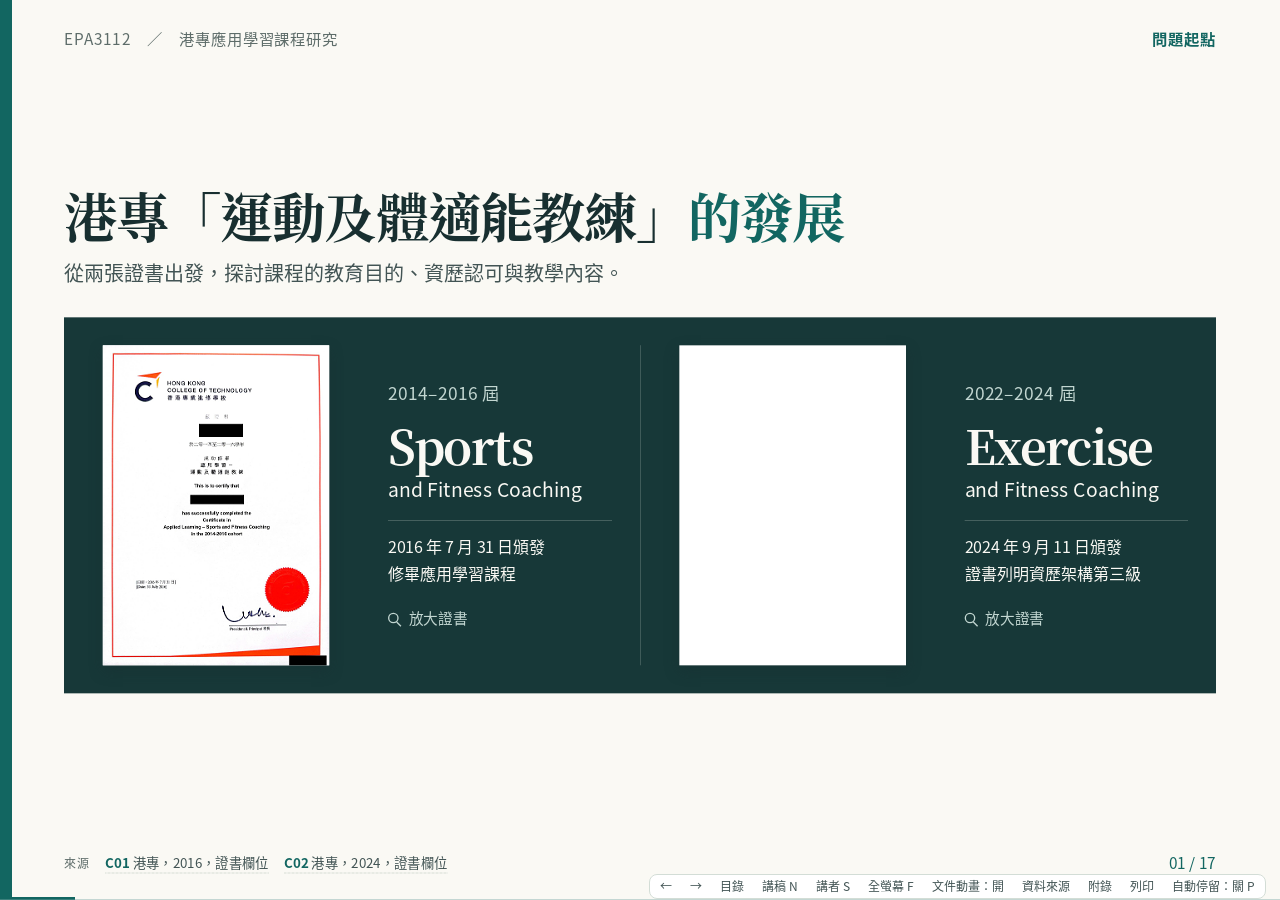
==== commit fd5f8590: "適配 16:10 投影與直向手機，保留原有 16:9 簡報畫面" ====
--- a/index.html
+++ b/index.html
@@ -241,6 +241,7 @@
 
 </style>
 <link rel="stylesheet" href="course-pages.css?v=cefcfee71cbf">
+<link rel="stylesheet" href="screen-layout.css?v=74efcf793d46">
 </head>
 <body class="tpl-presenter-mode-reveal epa"><svg xmlns="http://www.w3.org/2000/svg" xmlns:xlink="http://www.w3.org/1999/xlink"
      width="0" height="0" style="position:absolute;pointer-events:none" aria-hidden="true" focusable="false">
@@ -263,7 +264,7 @@
     </filter>
   </defs>
 </svg>
-<main class="deck" data-w="1920" data-h="1080"><section class="slide" data-title="兩張證書，一個課程的發展" data-speaker="A" aria-label="第1頁：兩張證書，一個課程的發展">
+<main class="deck" data-w="1920" data-h="1080" data-responsive><section class="slide" data-title="兩張證書，一個課程的發展" data-speaker="A" aria-label="第1頁：兩張證書，一個課程的發展">
 <div class="slide-top"><span>EPA3112　／　港專應用學習課程研究</span><span class="section-mark">問題起點</span></div>
 <div class="slide-content"><div class="cover-redesign">
 <header class="cover-heading" data-anim="fade-up"><h1><span>港專「運動及體適能教練」</span><em>的發展</em></h1><p>從兩張證書出發，探討課程的教育目的、資歷認可與教學內容。</p></header>
@@ -517,9 +518,11 @@
 </section>
 </template>
 <script id="analysis-sources" type="application/json">{"D103": {"id": "D103", "type": "A", "title": "教育局通函第69/2020號：應用學習課程", "document_date_or_version": "2020；69/2020", "url": "https://www.edb.gov.hk/attachment/tc/curriculum-development/renewal/CM/EDBCM20069C.pdf#page=7", "locator": "第5–7段（頁1–2）、第27段（頁5）及附錄一科目674（頁7）。", "supports": "2020/21學年中四可提早修讀本科，模式一或二均適用。這一屆無論中四或中五開課，均報考2023年文憑試。應用學習作第四選修科可獲資助。", "limits": "表內列出可供開辦的模式。", "relationship": "制度適用", "checked_on": "2026-11-20", "same_source_group": "D103", "local_original_in_package": "", "download_sha256": "", "verification_status": "已核讀引用的頁面、段落或欄位。", "short": "教育局，通函69/2020，頁7", "retrieval_status": "網上原文", "download_bytes": "", "review_state": "已核相關頁", "source_group": "政府／教育局"}, "D104": {"id": "D104", "type": "I", "title": "考評局《2025年文憑試歷年報考情況及成績統計》", "document_date_or_version": "2025 DSE", "url": "https://www.hkeaa.edu.hk/DocLibrary/HKDSE/Exam_Report/Examination_Statistics/dseexamstat25_7.pdf#page=34", "locator": "表7f「全體考生」，頁45（2016–17）、頁34（2018–25），報考人數欄。", "supports": "2016至2025年本科全體報考人數依次為134、100、107、122、125、135、116、110、237、300。", "limits": "按文憑試年份統計。表內2016至2021年用 Sports and Fitness Coaching，2022年起用 Exercise and Fitness Coaching。兩者中文科名相同。", "relationship": "本科統計", "checked_on": "2026-11-20", "same_source_group": "D104", "local_original_in_package": "研究工作區保存原件，簡報提供公開原文連結。", "download_sha256": "ce2f04819e7b1e7dc136b120ec4a061208357dba138f4ce64b9cebf431ca807c", "verification_status": "已核對原表的科目、考生範圍及報考欄。", "short": "考評局，表7f，頁34、45", "retrieval_status": "已保存原文", "download_bytes": 2114225, "review_state": "已核相關頁", "source_group": "考評／評審"}, "D105": {"id": "D105", "type": "I", "title": "考評局《2026年香港中學文憑考試報考統計資料》", "document_date_or_version": "2026 DSE，統計截至2025.12.17", "url": "https://www.hkeaa.edu.hk/DocLibrary/Media/FactFigures/2026_HKDSE_registration_statistics.pdf#page=4", "locator": "第1頁列統計日期，第4頁第3節列乙類各科報考人數。", "supports": "截至2025年12月17日，2026年文憑試運動及體適能教練共有338人報考。", "limits": "這是報名階段的截點數字。表內沒有按學生開始修讀時的年級分項。", "relationship": "本科統計", "checked_on": "2026-11-20", "same_source_group": "D105", "local_original_in_package": "研究工作區保存原件，簡報提供公開原文連結。", "download_sha256": "4f3c7537ad4b2760cff76de36e5593492bc9ec6fa6feb930dd886a61dbdd2f7a", "verification_status": "已核對原表的科目、考生範圍及報考欄。", "short": "考評局，2026報考統計，頁4", "retrieval_status": "已保存原文", "download_bytes": 450557, "review_state": "已核相關頁", "source_group": "考評／評審"}, "O09": {"id": "O09", "type": "O", "title": "運動伸展單元的調整考慮（課程統籌說明）", "document_date_or_version": "2026-11-17本對話補充；所述為2025新班調整", "url": "", "locator": "2026.11.17 書面記錄，涉及2025年新班", "short": "課程統籌說明", "supports": "回應學校及市場需要、部分學生對瑜伽名稱的接受程度與宗教觀感，並突出伸展在不同運動中的應用。", "limits": "記錄課程統籌對學校、市場及課程命名的說明。", "verification_status": "按 Nelson 於2026年11月17日提供的口述資料整理。", "review_state": "口述資料", "source_group": "口述／個人資料", "checked_on": "2026-11-17", "relationship": "本科調整理由的內部說明", "same_source_group": "O09"}}</script>
-<details class="viewer-dock" open><summary>控制</summary><nav class="viewer-tools" aria-label="簡報控制">
+<nav class="portrait-pager" aria-label="逐頁導覽">
+<button type="button" data-action="prev" aria-label="上一頁">← 上一頁</button><button type="button" class="slide-number" data-action="toc" aria-label="開啟簡報目錄"></button><button type="button" data-action="next" aria-label="下一頁">下一頁 →</button><button type="button" class="dismiss-notes" data-action="notes">關閉講稿</button>
+</nav><details class="viewer-dock" open><summary>控制</summary><nav class="viewer-tools" aria-label="簡報控制">
 <button data-action="prev" title="上一頁（←）" aria-label="上一頁">←</button><button data-action="next" title="下一頁（→）" aria-label="下一頁">→</button>
 <button data-action="toc">目錄</button><button data-action="notes" title="開關本頁講稿（N）">講稿 N</button><button data-action="presenter" title="開啟講者視窗（S）">講者 S</button><button data-action="fullscreen" title="全螢幕（F）">全螢幕 F</button><button data-evidence-toggle aria-pressed="true" title="開關每頁前的文件重點動畫">文件動畫：開</button><button data-slide="16">資料來源</button><a href="appendix.html" target="_blank" rel="noopener">附錄</a><button data-action="print">列印</button></nav></details><dialog id="source-dialog" aria-labelledby="source-title"><div class="dialog-top"><span id="source-id"></span><button data-close aria-label="關閉來源">關閉</button></div><h2 id="source-title"></h2><dl id="source-fields"></dl><p id="source-links"></p></dialog>
 <dialog id="course-excerpt" aria-labelledby="excerpt-title" data-no-swipe style="width:min(92vw,1250px);max-width:94vw"><div class="dialog-top"><h2 id="excerpt-title">附錄一 · 科目 674</h2><button type="button" data-close>關閉</button></div><img src="images/edb-69-2020-674.png" style="display:block;width:100%;height:auto" alt="科目674 運動及體適能教練，港專，中文或英文，2020/21學年中四提早開辦模式一及二，課程費用14,200元"><p>教育局通函第 69/2020 號，頁 7。表頭與科目 674 原列合併節錄。 <a href="https://www.edb.gov.hk/attachment/tc/curriculum-development/renewal/CM/EDBCM20069C.pdf#page=7" target="_blank" rel="noopener">查看原頁</a></p></dialog>
 <dialog id="certificate-dialog" aria-labelledby="certificate-title" data-no-swipe><div class="dialog-top"><h2 id="certificate-title">港專證書</h2><button type="button" data-close aria-label="關閉證書">關閉</button></div><div class="certificate-enlargement"></div></dialog>
-<dialog id="toc-dialog" aria-labelledby="toc-title"><div class="dialog-top"><span>正文15頁 · 配時17分鐘 · 來源附頁2頁</span><button data-close aria-label="關閉目錄">關閉</button></div><h2 id="toc-title">簡報目錄</h2><ol class="toc-list"><li><button data-slide="1">01　兩張證書，一個課程的發展<small>講者 A · 0:45</small></button></li><li><button data-slide="2">02　科目674：把運動興趣連結升學與職業探索<small>講者 A · 1:00</small></button></li><li><button data-slide="3">03　多元學習制度，為運動課程提供發展空間<small>講者 A · 1:15</small></button></li><li><button data-slide="4">04　三所機構，三條供應時序<small>講者 A · 1:00</small></button></li><li><button data-slide="5">05　開辦背景：機構調整與多元學習需要<small>講者 A · 1:30</small></button></li><li><button data-slide="6">06　資助逐步擴展，支援修讀選擇<small>講者 B · 1:00</small></button></li><li><button data-slide="7">07　兩張證書之間，何時有了資歷認可？<small>講者 B · 1:30</small></button></li><li><button data-slide="8">08　課程修訂：技能、教學與成果的對應<small>講者 B · 1:20</small></button></li><li><button data-slide="9">09　2019評審：補強訓練內容、釐清資格定位<small>講者 B · 1:00</small></button></li><li><button data-slide="10">10　2020：深化職專教育，擴闊修讀選擇<small>講者 B · 1:00</small></button></li><li><button data-slide="11">11　政策怎樣讓學生提早接觸港專運動課？<small>講者 C · 1:30</small></button></li><li><button data-slide="12">12　場地與升學路徑：從修讀走向後續選擇<small>講者 C · 0:50</small></button></li><li><button data-slide="13">13　由瑜伽到伸展，課綱改了甚麼？<small>講者 C · 1:10</small></button></li><li><button data-slide="14">14　為何由瑜伽改教運動伸展？<small>講者 C · 1:10</small></button></li><li><button data-slide="15">15　港專「運動及體適能教練」｜從評估體能到帶領訓練<small>講者 C · 1:00</small></button></li><li><button data-slide="16">16　資料來源（1/2）｜正文及逐字稿的公開文件<small>附頁 · 不計入正文配時</small></button></li><li><button data-slide="17">17　資料來源（2/2）｜證書、經驗與延伸資料<small>附頁 · 不計入正文配時</small></button></li></ol></dialog><script id="source-data" type="application/json">[{"id": "D01", "type": "A", "title": "教育局通函146/2008：多元學習津貼的撥款安排", "document_date_or_version": "2008-09-26", "url": "https://applications.edb.gov.hk/circular/upload/EDBCM/EDBCM08146C.pdf", "locator": "PDF 1–2，§2–6", "supports": "2009/10起多元學習津貼早期撥款安排", "limits": "2008年文件列出政府與學校當年的費用分擔方式。", "relationship": "制度適用", "checked_on": "2026-11-16", "same_source_group": "D01", "local_original_in_package": "另存研究原文資料包；簡報分享包提供原網址及核讀紀錄", "download_sha256": "41b333015ac97b0cf583a2a22fbd607d638be55f6d2e42fdb1b813d4371964ac", "verification_status": "已核讀引用的頁面、段落或欄位。", "short": "教育局，2008，通函146，頁1–2", "retrieval_status": "已保存原文", "download_bytes": 173796, "review_state": "已核相關頁", "source_group": "政府／教育局"}, {"id": "D02", "type": "I", "title": "香港教育學院2011–12年報", "document_date_or_version": "2011–12年報；記述2011-12決策", "url": "https://www.eduhk.hk/ar/annual1112/pdf/HKIEd_Annual_Report_2011-2012.pdf", "locator": "印刷60／PDF62，司庫報告SCPE段落", "supports": "SCPE新營運策略及財務背景", "limits": "年報記錄教院及其持續專業教育學院的營運調整。", "relationship": "機構背景", "checked_on": "2026-11-16", "same_source_group": "D02", "local_original_in_package": "另存研究原文資料包；簡報分享包提供原網址及核讀紀錄", "download_sha256": "a4048244fcb711cc20724fd7ced3ed2e8cd025647ec7f0af5948777b08ac3527", "verification_status": "已核讀引用的頁面、段落或欄位。", "short": "教院，2011–12年報，頁60", "retrieval_status": "已保存原文", "download_bytes": 10108387, "review_state": "已核相關頁", "source_group": "院校／研究資料"}, {"id": "D03", "type": "I", "title": "香港教育學院2012–13年報", "document_date_or_version": "2012–13年報", "url": "https://www.eduhk.hk/ar/annual1213/Images/HKIED-annualreport2012-13.pdf", "locator": "印刷61／PDF64，SCPE段落", "supports": "2013/14完成委託課程餘下責任", "limits": "年報按院校整體業務敘述課程調整。", "relationship": "機構背景", "checked_on": "2026-11-16", "same_source_group": "D03", "local_original_in_package": "另存研究原文資料包；簡報分享包提供原網址及核讀紀錄", "download_sha256": "bd518bb57465c77fe72330a553166b0d22063138c4bd85819e24d5e3f0b41ef7", "verification_status": "已核讀引用的頁面、段落或欄位。", "short": "教院，2012–13年報，頁61", "retrieval_status": "已保存原文", "download_bytes": 13876537, "review_state": "已核相關頁", "source_group": "院校／研究資料"}, {"id": "D04", "type": "I", "title": "香港教育學院2014–15年報", "document_date_or_version": "2014–15年報", "url": "https://www.eduhk.hk/ar/annual1920/HKIEd_Annual_Report_2014-2015.pdf", "locator": "印刷61／PDF63，SCPE段落", "supports": "SCPE該年已停辦課程", "limits": "內容涉及持續專業教育學院的課程與營運安排。", "relationship": "機構背景", "checked_on": "2026-11-16", "same_source_group": "D04", "local_original_in_package": "另存研究原文資料包；簡報分享包提供原網址及核讀紀錄", "download_sha256": "2f5ac2e03f418916f1f7988c7f325b38f5dddde7c76ac9de5460b5211e8d94c8", "verification_status": "已核讀引用的頁面、段落或欄位。", "short": "教院，2014–15年報，頁61", "retrieval_status": "已保存原文", "download_bytes": 13655103, "review_state": "已核相關頁", "source_group": "院校／研究資料"}, {"id": "D05", "type": "A", "title": "立法會CB(4)620/14-15(02)：高中應用學習課程的推行", "document_date_or_version": "2015-03-16", "url": "https://www.legco.gov.hk/yr14-15/chinese/panels/ed/papers/ed20150316cb4-620-2-c.pdf", "locator": "附錄四，印刷／PDF14", "supports": "三機構2010–12至2015–17屆供應表", "limits": "表內的標記按提供機構、課程名稱及修讀屆別排列。", "relationship": "本科直接／機構對照", "checked_on": "2026-11-16", "same_source_group": "D05", "local_original_in_package": "另存研究原文資料包；簡報分享包提供原網址及核讀紀錄", "download_sha256": "18df031adc0ed3024871c01f7dae87e3cbe6bef83e84c5afaa260b300cf30315", "verification_status": "本次成功取得官方PDF，已核讀附錄四第14頁並目視確認表格。", "short": "立法會，2015，CB(4)620，附錄四頁14", "retrieval_status": "已保存原文", "download_bytes": 838078, "review_state": "已核相關頁", "source_group": "立法會文件"}, {"id": "D06", "type": "I", "title": "立法會CB(4)924/14-15(01)：補充資料", "document_date_or_version": "2015-05", "url": "https://www.legco.gov.hk/yr14-15/chinese/panels/ed/papers/ed20150316cb4-924-1-c.pdf", "locator": "附件印刷1–2／PDF2–3（164人次見印刷2）", "supports": "2014–16屆修讀學生人次及課程模式", "limits": "統計單位為修讀人次。", "relationship": "本科直接", "checked_on": "2026-11-16", "same_source_group": "D06", "local_original_in_package": "另存研究原文資料包；簡報分享包提供原網址及核讀紀錄", "download_sha256": "8f25a34bdc70af1a5717bfbe02744056dcc7111763564c9534de3b1e13398c8e", "verification_status": "本次成功取得官方PDF，已核讀附件第1–2頁，目視確認本科164人次。", "short": "立法會，2015，CB(4)924，附件頁2", "retrieval_status": "已保存原文", "download_bytes": 484745, "review_state": "已核相關頁", "source_group": "立法會文件"}, {"id": "D08", "type": "P", "title": "2014年施政報告", "document_date_or_version": "2014年施政報告", "url": "https://www.policyaddress.gov.hk/2014/chi/pdf/PA2014.pdf", "locator": "PDF27–28，§101–108", "supports": "政府提出檢視職業教育、成立專責小組、加強生涯規劃及設立資歷架構基金。", "limits": "屬2014年香港職業教育的整體政策。", "relationship": "政策背景", "checked_on": "2026-11-18", "same_source_group": "D08", "local_original_in_package": "另存研究原文資料包；簡報分享包提供原網址及核讀紀錄", "download_sha256": "125cb5b26c9f8f2f192864a2469292a4349446dec9c1ad67b9293c7d2af61c9b", "verification_status": "已對照原文所列頁面或網頁段落。", "short": "2014年施政報告", "retrieval_status": "已保存原文", "download_bytes": 778320, "review_state": "已核相關頁", "source_group": "政府／教育局"}, {"id": "D09", "type": "P", "title": "2015年推廣職業教育專責小組報告", "document_date_or_version": "2015-07", "url": "https://www.edb.gov.hk/attachment/tc/edu-system/other-edu-training/vocational-other-edu-program/Report%20of%20the%20Task%20Force%20on%20Promotion%20of%20Vocational%20Education%20%28CHI%29.pdf", "locator": "印刷21／PDF22，§2.5–2.6及註3；印刷87–88／PDF88–89，§6.36–6.39", "supports": "§2.5及註3：配合學生興趣／需要，新增修訂課程包括本科；§2.6：QF掛鈎讓學生在DSE以外取得認可資歷，支援深造及就業。§6.36–6.39：建議更多課程與QF掛鈎、政府提供100%課程費用津貼，以及2018評級安排。第6.39段記錄當時學校約負擔課程費的四分之一。", "limits": "2015年建議及取捨考慮，後續施行學年見D11。", "relationship": "政策背景", "checked_on": "2026-11-17", "same_source_group": "D09", "local_original_in_package": "另存研究原文資料包；簡報分享包提供原網址及核讀紀錄", "download_sha256": "eb33318ae37a08b080452f50e66fe4b8752bc2df1aeb1f8558591214a3c13d94", "verification_status": "已核讀引用的頁面、段落或欄位。", "short": "2015職教報告 · §2.5–2.6／6.39", "review_state": "已核相關頁", "retrieval_status": "已保存原文", "download_bytes": 15241316, "source_group": "政府／教育局"}, {"id": "D10", "type": "P", "title": "2016年施政報告全文（八）", "document_date_or_version": "2016-01-13", "url": "https://www.info.gov.hk/gia/general/201601/13/P201601130410.htm", "locator": "第196段", "supports": "全數資助中學提供ApL的政策宣告", "limits": "2016年施政報告交代政策方向，D11交代實施學年。", "relationship": "制度適用", "checked_on": "2026-11-16", "same_source_group": "D10", "local_original_in_package": "另存研究原文資料包；簡報分享包提供原網址及核讀紀錄", "download_sha256": "b8276a010d76913ed77e1834a2a61d18a3bde632b0564fec834754b82e542e60", "verification_status": "已核讀引用的頁面、段落或欄位。", "short": "施政報告，2016，§196", "retrieval_status": "已保存原文", "download_bytes": 8513, "review_state": "已核相關頁", "source_group": "政府／教育局"}, {"id": "D11", "type": "A", "title": "立法會：2016–17開支預算教育局答覆", "document_date_or_version": "2016–17開支預算", "url": "https://www.legco.gov.hk/yr15-16/chinese/fc/fc/w_q/edb-c.pdf", "locator": "EDB019：第18節EDB-1印刷37–38／PDF60–61；EDB040：印刷107／PDF130，答覆1(d)", "supports": "當時答覆已明列由2016/17學年全數資助應用學習；EDB019按課程組別列修讀人次，2014–16運動組別164人次。", "limits": "開支預算與運動組別數據分列，本科修讀人次見D06。", "relationship": "制度適用／備查", "checked_on": "2026-11-16", "same_source_group": "D11", "local_original_in_package": "另存研究原文資料包；簡報分享包提供原網址及核讀紀錄", "download_sha256": "3c51564497646b63dcabc875f15af2ead0effeea84908b4dee83edc8ec26ed59", "verification_status": "已核讀引用的頁面、段落或欄位。", "short": "2016預算答覆 · p107", "review_state": "已核相關頁", "retrieval_status": "已保存原文", "download_bytes": 11438113, "source_group": "立法會文件"}, {"id": "D12", "type": "C", "title": "應用學習課程概覽2016–18（中華基督教會銘基書院保存版本）", "document_date_or_version": "2016–18屆概覽", "url": "https://cccmkc.edu.hk/sites/default/files/pdf/prospectus_for_applied_learning_2016_2018.pdf", "locator": "印刷／PDF68–69", "supports": "六大部分、180課時，Zumba與瑜伽／太極並存；授課地點", "limits": "學校網站保存的教育局概覽副本，記錄當屆公布的課程安排。", "relationship": "本科直接", "checked_on": "2026-11-16", "same_source_group": "D12", "local_original_in_package": "另存研究原文資料包；簡報分享包提供原網址及核讀紀錄", "download_sha256": "b35a9360f8dbf15379e07203d602b78ac76c77381cc5d0db5ecdc47dcdb42fcd", "verification_status": "已核讀引用的頁面、段落或欄位。", "short": "課程概覽2016–18，頁68–69", "retrieval_status": "已保存原文", "download_bytes": 9394331, "review_state": "已核相關頁", "source_group": "院校／研究資料"}, {"id": "D13", "type": "P", "title": "教育局總結新學制中期檢討", "document_date_or_version": "2015-06-29", "url": "https://www.info.gov.hk/gia/general/201506/29/P201506290549.htm", "locator": "2015.06.29，課程建議中「40個應用學習課程」一項及公開評核建議", "supports": "教育局交代應用學習課程與資歷架構的聯繫，並提出細分達標並表現優異的成績匯報安排。", "limits": "2015年公布建議，D14及D56說明成績匯報的實施年度。", "relationship": "政策背景", "checked_on": "2026-11-18", "same_source_group": "D13", "local_original_in_package": "另存研究原文資料包；簡報分享包提供原網址及核讀紀錄", "download_sha256": "4f7b830a01cb5668b0de406ba4a1f2056e512971f2ee8194c8150ab7896dc22f", "verification_status": "已對照原文所列頁面或網頁段落。", "short": "政府公布新學制中期檢討建議", "retrieval_status": "已保存原文", "download_bytes": 6440, "review_state": "已核相關頁", "source_group": "政府／教育局"}, {"id": "D14", "type": "A", "title": "考評局：應用學習科目成績匯報", "document_date_or_version": "現行動態FAQ；制度自2018DSE", "url": "https://www.hkeaa.edu.hk/tc/hkdse/assessment/subject_information/category_b_subjects/faq_index/faq_03.html", "locator": "乙類科目常見問題，第1問「應用學習科目的成績如何匯報？」", "supports": "2018年文憑試起，一般應用學習採用達標、達標並表現優異（I）及（II）；應用學習中文另有安排。", "limits": "記錄文憑試的成績匯報方式，資歷級別見四份本科評審。", "relationship": "制度適用", "checked_on": "2026-11-18", "same_source_group": "D14", "local_original_in_package": "另存研究原文資料包；簡報分享包提供原網址及核讀紀錄", "download_sha256": "7c4f2eedca35adcdd5d84c4e5543ecdcaee5b93f553e566a6e6381018034a605", "verification_status": "已對照原文所列頁面或網頁段落。", "short": "考評局ApL常見問題：成績匯報", "retrieval_status": "已保存原文", "download_bytes": 83272, "review_state": "已核相關頁", "source_group": "考評／評審"}, {"id": "D15", "type": "C", "title": "教育局應用學習課程概覽2019–21", "document_date_or_version": "2019–21屆概覽", "url": "https://www.edb.gov.hk/attachment/en/curriculum-development/cross-kla-studies/applied-learning/whats-new/Prospectus%20for%20Applied%20Learning%202019-21.pdf", "locator": "印刷／PDF70–71", "supports": "八部分；功能性訓練、羽毛球、籃球；該頁無瑜伽", "limits": "2019–21課程概覽的主題按原頁記錄，導師的教學回憶另見O02。", "relationship": "本科直接", "checked_on": "2026-11-16", "same_source_group": "D15", "local_original_in_package": "另存研究原文資料包；簡報分享包提供原網址及核讀紀錄", "download_sha256": "31fd06bc468619d292edf129a45a1ee09791190085046faefa5b79adf85f7f0c", "verification_status": "已核讀引用的頁面、段落或欄位。", "short": "教育局，概覽2019–21，頁70–71", "retrieval_status": "已保存原文", "download_bytes": 4831996, "review_state": "已核相關頁", "source_group": "政府／教育局"}, {"id": "D17", "type": "P", "title": "2020年職專教育專責小組檢討報告", "document_date_or_version": "2020-01；提交2020-01-23另見D18", "url": "https://www.edb.gov.hk/attachment/tc/edu-system/other-edu-training/vocational-other-edu-program/VPET_TF_Report_2019_c.pdf", "locator": "印刷34／PDF36，§3.7；印刷40–42／PDF42–44，§3.27–3.33", "supports": "既有資助與QF回顧、ApL業界合作及進階路徑建議", "limits": "2020年1月專責小組的全港職專教育建議。", "relationship": "政策背景／制度適用", "checked_on": "2026-11-16", "same_source_group": "D17_U07", "local_original_in_package": "另存研究原文資料包；簡報分享包提供原網址及核讀紀錄", "download_sha256": "18e63543675570b603bb25df21b100d44c14748346740f200031c75169762a92", "verification_status": "已核讀引用的頁面、段落或欄位。", "short": "職專教育檢討，2020，§3.7／3.27–3.33", "retrieval_status": "已保存原文", "download_bytes": 16635863, "review_state": "已核相關頁", "source_group": "政府／教育局"}, {"id": "D18", "type": "A", "title": "立法會教育事務委員會：推廣職業專才教育專責小組檢討報告", "document_date_or_version": "2020-07-03", "url": "https://www.legco.gov.hk/yr19-20/chinese/panels/ed/papers/ed20200703cb4-764-1-c.pdf", "locator": "PDF1，§2–3；PDF2，§5", "supports": "2020年1月23日提交報告，提出透過應用學習及商校合作加強中學職專教育。", "limits": "記錄專責小組建議及提交立法會的時間。", "relationship": "行政跟進", "checked_on": "2026-11-18", "same_source_group": "D18", "local_original_in_package": "另存研究原文資料包；簡報分享包提供原網址及核讀紀錄", "download_sha256": "cc9594bb8ed969885b79f17bdeab80eba5a36187b7a07309f607d113cf337f26", "verification_status": "已對照原文所列頁面或網頁段落。", "short": "立法會CB(4)764/19-20(01)：職專教育檢討報告", "retrieval_status": "已保存原文", "download_bytes": 17072993, "review_state": "已核相關頁", "source_group": "立法會文件"}, {"id": "D19", "type": "A", "title": "政府成立推廣職業專才教育和資歷架構督導委員會", "document_date_or_version": "2020-09-01", "url": "https://www.info.gov.hk/gia/general/202009/01/P2020090100286.htm", "locator": "2020.09.01，新聞公報首兩段及委員任期段", "supports": "政府成立督導委員會以跟進專責小組建議，並承接資歷架構基金督導委員會職能。", "limits": "屬政府跟進全港職專教育及資歷架構的行政安排。", "relationship": "行政背景", "checked_on": "2026-11-18", "same_source_group": "D19", "local_original_in_package": "另存研究原文資料包；簡報分享包提供原網址及核讀紀錄", "download_sha256": "f25bd224daca51615244212e5eb005b51ff5ada61bff407300192247fe7f4cd6", "verification_status": "已對照原文所列頁面或網頁段落。", "short": "政府成立推廣職專教育和資歷架構督導委員會", "retrieval_status": "已保存原文", "download_bytes": 14681, "review_state": "已核相關頁", "source_group": "政府／教育局"}, {"id": "D20", "type": "A", "title": "教育局通函118/2021：2022–24年度ApL", "document_date_or_version": "2021-10-25；118/2021", "url": "https://www.edb.gov.hk/attachment/tc/curriculum-development/renewal/CM/EDBCM21118C.pdf", "locator": "PDF2，§6–8及註2", "supports": "中四或中五開課、第四選修科資助；2013/14已有中四模式二試點", "limits": "通函說明學校可以採用的安排及相關條件。", "relationship": "制度適用", "checked_on": "2026-11-16", "same_source_group": "D20", "local_original_in_package": "另存研究原文資料包；簡報分享包提供原網址及核讀紀錄", "download_sha256": "f4b8b8beff76e724da002413c59a1f7341ca42fcedd66aa18e75043be8f3cb09", "verification_status": "已核讀引用的頁面、段落或欄位。", "short": "教育局，2021，通函118，頁2", "retrieval_status": "已保存原文", "download_bytes": 716132, "review_state": "已核相關頁", "source_group": "政府／教育局"}, {"id": "D21", "type": "A", "title": "教育局接納學校課程檢討專責小組方向性建議", "document_date_or_version": "2020-12-09", "url": "https://www.info.gov.hk/gia/general/202012/09/P2020120900547.htm", "locator": "新聞公報正文及第四項安排", "supports": "政府對另一份2020報告的接受與跟進", "limits": "9月公布的是學校課程檢討，1月職專教育檢討見D17。", "relationship": "行政跟進", "checked_on": "2026-11-16", "same_source_group": "D21", "local_original_in_package": "另存研究原文資料包；簡報分享包提供原網址及核讀紀錄", "download_sha256": "67cfcf59fc2bc21b909adc0b23e4e59ab742c78b9055fc07fdacac93bb16c8e9", "verification_status": "已核讀引用的頁面、段落或欄位。", "short": "教育局，2020.12.09，新聞公報", "retrieval_status": "已保存原文", "download_bytes": 18113, "review_state": "已核相關頁", "source_group": "政府／教育局"}, {"id": "D22", "type": "P", "title": "2020年施政報告", "document_date_or_version": "2020年施政報告", "url": "https://www.policyaddress.gov.hk/2020/chi/pdf/PA2020.pdf", "locator": "印刷52／PDF60，第155段（以原頁影像核對）", "supports": "進一步推廣應用學習的政策方向", "limits": "通用要求適用於高中學校課程規劃。", "relationship": "政策背景", "checked_on": "2026-11-16", "same_source_group": "D22", "local_original_in_package": "另存研究原文資料包；簡報分享包提供原網址及核讀紀錄", "download_sha256": "e4622e1bffe56d56fed0f5ad75dce60d35b2f22853fbb1f600aeef7e39feb5ea", "verification_status": "已核讀引用的頁面、段落或欄位。", "short": "施政報告，2020，§155", "retrieval_status": "已保存原文", "download_bytes": 979445, "review_state": "已核相關頁", "source_group": "政府／教育局"}, {"id": "D23", "type": "C", "title": "教育局本科課程資料2024–26", "document_date_or_version": "2024–26屆；2024-06擬稿", "url": "https://www.edb.gov.hk/attachment/tc/curriculum-development/cross-kla-studies/applied-learning/course-information/2024-2026/48_Ex%20%26%20Fitness%20Coaching%2824-26%29_c.pdf", "locator": "PDF2，課程結構；2024年6月擬稿", "supports": "八部分含瑜伽、180課時、相關銜接方向", "limits": "按本版擬稿日期及適用屆別閱讀，院校各有入學要求。", "relationship": "本科直接", "checked_on": "2026-11-16", "same_source_group": "D23", "local_original_in_package": "另存研究原文資料包；簡報分享包提供原網址及核讀紀錄", "download_sha256": "79f1faa6a1dc616b13c18b997c8d2e53b4ab9d9b09d9d9bfbd0ec40b16097f8f", "verification_status": "已核讀引用的頁面、段落或欄位。", "short": "教育局，課綱2024–26，頁2", "retrieval_status": "已保存原文", "download_bytes": 980778, "review_state": "已核相關頁", "source_group": "政府／教育局"}, {"id": "D24", "type": "C", "title": "教育局本科課程資料2025–27", "document_date_or_version": "2025–27屆；2025-04擬稿", "url": "https://www.edb.gov.hk/attachment/tc/curriculum-development/cross-kla-studies/applied-learning/course-information/2025-2027/42_Ex%20%26%20Fitness%20Coaching%2825-27%29_c.pdf", "locator": "PDF2，課程結構；2025年4月擬稿", "supports": "2025–27課綱單元5列20小時瑜伽，涵蓋動作、呼吸、運動表現與飲食習慣。實用教練學36小時，訓練設計及執行24小時。", "limits": "這是2025–27年度、2027年文憑試的課綱，實際班別經驗見O04。", "relationship": "本科直接", "checked_on": "2026-11-16", "same_source_group": "D24", "local_original_in_package": "另存研究原文資料包；簡報分享包提供原網址及核讀紀錄", "download_sha256": "95f7b4098d1ba7b8c66edbdf2b071b1ebd782108c737161818624aa9f59c1660", "verification_status": "已核讀引用的頁面、段落或欄位。", "short": "教育局，課綱2025–27，頁2", "retrieval_status": "已保存原文", "download_bytes": 401286, "review_state": "已核相關頁", "source_group": "政府／教育局"}, {"id": "D25", "type": "C", "title": "港專應用學習小冊子，2025年2月編印", "document_date_or_version": "2025-02編印", "url": "https://mediastore.hkct.edu.hk/abouthkct/information-hub/download-zone/ApL_booklet_25-26_202502.pdf", "locator": "PDF1編印日期、PDF4本科頁", "supports": "七部分，列運動伸展", "limits": "資料反映2025年2月港專招生小冊子的編排，實際上課安排另見模式及班別資料。", "relationship": "本科直接", "checked_on": "2026-11-16", "same_source_group": "D25", "local_original_in_package": "另存研究原文資料包；簡報分享包提供原網址及核讀紀錄", "download_sha256": "58c03ce82f056dac545083dee64424e57f820890c328a9815cfeeb7780f87f05", "verification_status": "已核讀引用的頁面、段落或欄位。", "short": "港專，2025.02小冊子，PDF4", "retrieval_status": "已保存原文", "download_bytes": 5921135, "review_state": "已核相關頁", "source_group": "院校／研究資料"}, {"id": "D26", "type": "C", "title": "港專本科現行課程網頁", "document_date_or_version": "動態網頁；2026-11-16查閱", "url": "https://www.hkct.edu.hk/tc/programmes/sports/apl-exercise-fitness-coaching", "locator": "課程結構、上課地點與模式、資歷架構欄；2026-11-16查閱", "supports": "現行七部分與伸展、180課時、18個月、馬鞍山兩校園、QF3及QR", "limits": "頁面記錄查閱時的場地及升學資料，早期場地可對讀D12及D15。", "relationship": "本科現況", "checked_on": "2026-11-16", "same_source_group": "D26", "local_original_in_package": "另存研究原文資料包；簡報分享包提供原網址及核讀紀錄", "download_sha256": "535696620d5ba115d3561367f091cf12aa86096ddcd43c20793d431e81d1d854", "verification_status": "已核讀引用的頁面、段落或欄位。", "short": "港專課程網頁，查閱2026.11.16", "retrieval_status": "已保存原文", "download_bytes": 91370, "review_state": "已核相關頁", "source_group": "院校／研究資料"}, {"id": "D28", "type": "A", "title": "立法會十一題：香港中學文憑考試的科目安排", "document_date_or_version": "2021-06-16", "url": "https://www.info.gov.hk/gia/general/202106/16/P2021061600308.htm", "locator": "2021.06.16，政府答覆（二）及（三）", "supports": "應用學習由校外課程提供機構設計和教授，著重實用元素、理論與實踐，以及與職業領域的連繫。", "limits": "政府答覆涵蓋全港應用學習的設計及教授安排。", "relationship": "制度背景", "checked_on": "2026-11-18", "same_source_group": "D28", "local_original_in_package": "另存研究原文資料包；簡報分享包提供原網址及核讀紀錄", "download_sha256": "afab8344a1649fb61e69720d4cf0b0331352cd3735eb721bddde9dd263e2384a", "verification_status": "已對照原文所列頁面或網頁段落。", "short": "立法會十一題：文憑試科目安排", "retrieval_status": "已保存原文", "download_bytes": 20877, "review_state": "已核相關頁", "source_group": "政府／教育局"}, {"id": "D29", "type": "C", "title": "教育局應用學習課程概覽2023–25", "document_date_or_version": "2023–25屆概覽", "url": "https://www.edb.gov.hk/attachment/en/curriculum-development/cross-kla-studies/applied-learning/ref-and-resources/applied-learning-prospectus/ApL%20Prospectus%202023-25%20cohort.pdf", "locator": "印刷100–101／PDF102–103，項目46", "supports": "模式一列中四於2022年9月、中五於2023年9月開課。第5單元「瑜伽」佔20小時。", "limits": "概覽列出該屆的開課安排和單元課時。模式二細節由中學與港專協定。", "relationship": "本科直接", "checked_on": "2026-11-18", "same_source_group": "D29", "local_original_in_package": "另存研究原文資料包；簡報分享包提供原網址及核讀紀錄", "download_sha256": "a2b7565fdf2c3355ce7add4f87704295cd1b91bd9118f3b86db5bb36f464db3b", "verification_status": "已核讀引用的頁面、段落或欄位。", "short": "教育局，概覽2023–25，頁100–101", "retrieval_status": "已保存原文", "download_bytes": 8090000, "review_state": "已核相關頁", "source_group": "政府／教育局"}, {"id": "D30", "type": "C", "title": "考評局：674科2025年評核方案", "document_date_or_version": "2025考試年度", "url": "https://www.hkeaa.edu.hk/DocLibrary/HKDSE/Subject_Information/apl/Science/674/674-AS-2025-E.pdf", "locator": "PDF1，2025年科目674評核方案，課業2、4及7", "supports": "課業2選擇及實施合適的體適能測試，佔10%。課業4瑜伽實務佔10%。課業7由三至四人一組為指定群組設計及實施訓練計劃，以書面計劃及實務評核，佔30%。", "limits": "適用於2025年文憑試考生，各項百分比為本科評核比重。", "relationship": "本科直接", "checked_on": "2026-11-18", "same_source_group": "D30", "local_original_in_package": "另存研究原文資料包；簡報分享包提供原網址及核讀紀錄", "download_sha256": "44899ce772055d05197a5aeb0e9eb1ba1bd506375d74bf83065c82dd7e499937", "verification_status": "已核讀引用的頁面、段落或欄位。", "short": "考評局，674 評核方案，課業 7", "review_state": "已核相關頁", "retrieval_status": "已保存原文", "download_bytes": 94413, "source_group": "考評／評審"}, {"id": "D31", "type": "A", "title": "立法會二十二題：推廣應用學習科目", "document_date_or_version": "2025-09-25", "url": "https://www.info.gov.hk/gia/general/202509/25/P2025092500466.htm", "locator": "書面答覆（一）至（三）、（四），與議員提問分開", "supports": "政府回覆2021至2025 ApL報考人數由3430至7891；2025仍在探討優化成績匯報。", "limits": "政府答覆列出全港應用學習數據，以及議員對成績匯報的提問。", "relationship": "整體背景", "checked_on": "2026-11-16", "same_source_group": "D31", "local_original_in_package": "另存研究原文資料包；簡報分享包提供原網址及核讀紀錄", "download_sha256": "23f860f0fd0b561049db0a3736414ef740430c38ee1ba0751536ec4bbabfd4c4", "verification_status": "已核讀引用的頁面、段落或欄位。", "short": "立法會二十二題：推廣應用學習科目", "review_state": "已核相關頁", "retrieval_status": "已保存原文", "download_bytes": 21916, "source_group": "政府／教育局"}, {"id": "D32", "type": "P", "title": "職專教育官方網站：推廣職業專才教育專責小組", "document_date_or_version": "動態官方專責小組介紹", "url": "https://www.vpet.edu.hk/tc/overview/task-force-on-promotion-of-vpet/", "locator": "「推廣職業教育專責小組」及「推廣職業專才教育專責小組」兩節", "supports": "官方回顧2014年成立的專責小組及2015年報告，另載2018年4月13日成立新一屆專責小組、2020年1月23日提交檢討報告。", "limits": "此頁回顧兩屆專責小組，具體建議見D09和D17。", "relationship": "政策背景", "checked_on": "2026-11-18", "same_source_group": "D32", "local_original_in_package": "另存研究原文資料包；簡報分享包提供原網址及核讀紀錄", "download_sha256": "9a1f069fb600788ccddaa4c765bbf6669b595bbd5a402292494defcc95913826", "verification_status": "已對照原文所列頁面或網頁段落。", "short": "職專教育官方網站：兩屆專責小組", "retrieval_status": "已保存原文", "download_bytes": 20179, "review_state": "已核相關頁", "source_group": "院校／研究資料"}, {"id": "D34", "type": "P", "title": "職業導向課程資歷獲廣泛認可", "document_date_or_version": "2006-08-08", "url": "https://www.info.gov.hk/gia/general/200608/08/P200608080151.htm", "locator": "2006.08.08，新聞公報首兩段", "supports": "教育統籌局記錄2003年9月推出試點，並說明第二屆（2004–06）的資歷在進修及工作上的認可。", "limits": "公報交代早期香港職業導向課程試點的資歷安排。", "relationship": "制度源流", "checked_on": "2026-11-18", "same_source_group": "D34", "local_original_in_package": "另存研究原文資料包；簡報分享包提供原網址及核讀紀錄", "download_sha256": "345a4bcc4e1661c8c86229a69d61242745019508469b1c957abb3bf5ee677efe", "verification_status": "已對照原文所列頁面或網頁段落。", "short": "2006年政府應用學習相關新聞公報", "retrieval_status": "已保存原文", "download_bytes": 5663, "review_state": "已核相關頁", "source_group": "政府／教育局"}, {"id": "D35", "type": "P", "title": "《策動未來——應用學習（前稱職業導向教育）及特殊學校的新高中學制》", "document_date_or_version": "2006-08", "url": "https://www.edb.gov.hk/attachment/tc/curriculum-development/cross-kla-studies/applied-learning/curriculum-documents/cos_sen_report_print_060920_c.pdf", "locator": "印刷6–7／PDF20–21，§2.16–2.19；撮要PDF5", "supports": "由2006–08試點屆別起採用「應用學習」名稱；解釋其新高中定位。", "limits": "報告記錄先導課程在制度層面的命名和發展。", "relationship": "背景候選", "checked_on": "2026-11-16", "same_source_group": "D35", "local_original_in_package": "另存研究原文資料包；簡報分享包提供原網址及核讀紀錄", "download_sha256": "276d0f4d6f0b400914a756d139966fae18d0072c5cb117839f50f33931c5e07c", "verification_status": "已核讀引用的頁面、段落或欄位。", "short": "2006報告 · §2.19", "review_state": "已核相關頁", "retrieval_status": "已保存原文", "download_bytes": 884214, "source_group": "政府／教育局"}, {"id": "D36", "type": "C", "title": "教育局本科課程資料2026–28", "document_date_or_version": "2026–28屆；2025-11擬稿", "url": "https://www.edb.gov.hk/attachment/tc/curriculum-development/cross-kla-studies/applied-learning/course-information/2026-2028/45_Ex%20%26%20Fitness%20Coaching%2826-28%29_c.pdf", "locator": "PDF1學習成果、PDF2課程結構、PDF4–5學與教及課程支柱（2025年11月擬稿）", "supports": "七部分共180接觸課時。伸展運動20小時，涵蓋不同運動項目的肌肉群和關節及伸展安全。教練、訓練設計及執行60小時，涵蓋設計教案和試教。學與教舉例包括按群體制定及執行活動、分析體適能測試結果、解釋及示範技巧。", "limits": "原文名稱為「伸展運動」；港專小冊子D25用「運動伸展」。文件擬稿時間與適用屆別、實際授課日須分開。", "relationship": "本科直接", "checked_on": "2026-11-18", "same_source_group": "D36", "local_original_in_package": "另存研究原文資料包；簡報分享包提供原網址及核讀紀錄", "download_sha256": "a6c130ea74340c66672c88395734d0c602db113910d05677e46433cd378d82c3", "verification_status": "已核讀引用的頁面、段落或欄位。", "short": "教育局，2026–28 課綱，頁 1–2、4–5", "retrieval_status": "已保存原文", "download_bytes": 373590, "review_state": "已核相關頁", "source_group": "政府／教育局"}, {"id": "D37", "type": "A", "title": "教育局通函49/2026：2027–29年度ApL", "document_date_or_version": "2026-04-08；49/2026", "url": "https://applications.edb.gov.hk/circular/upload/EDBCM/EDBCM26049C.pdf", "locator": "印刷／PDF1–3，§3、7–9", "supports": "現行ApL職專教育定位；中四／中五修讀；模式二由學校及機構議定課表、場地和設施，慎重考慮班數；合資格學校獲津貼向機構支付課程費，不可向學生收費。", "limits": "屬適用年度的全港通函，界定學校可採用的開辦及協調安排。", "relationship": "制度適用", "checked_on": "2026-11-17", "same_source_group": "D37", "local_original_in_package": "另存研究原文資料包；簡報分享包提供原網址及核讀紀錄", "download_sha256": "793d7866bb8e475cbe291882a08e36205707a9f711553c6ee8214890b316d924", "verification_status": "已核讀所存PDF第1–3頁、§3、7–9及模式表。", "short": "教育局，2026，通函49，頁1–3", "retrieval_status": "已保存原文", "download_bytes": 1243875, "review_state": "已核相關頁", "source_group": "政府／教育局"}, {"id": "D41", "type": "C", "title": "香港學術及職業資歷評審局 港專學程評審摘要 2016年11月", "document_date_or_version": "封面2016-11；發布2017-01-16見D60", "url": "https://hkcaavq.edu.hk/upload/report/578/file/HKCT_LPA_20170116.pdf", "locator": "印刷1–4／PDF2–5，評定、必要條件及§3.1課程目標", "supports": "認可期由2017年1月1日起。印刷3頁要求檢討內容和結構，適當加入專項運動技能及教授實習。同頁§3.1列出與職業相關的能力及教練基礎技能，印刷4頁列學習成效。", "limits": "檢討要求、提交期限及課程目標均見印刷3頁（PDF第4頁）。", "relationship": "本科直接", "checked_on": "2026-11-16", "same_source_group": "D41", "local_original_in_package": "另存研究原文資料包；簡報分享包提供原網址及核讀紀錄", "download_sha256": "81f764308e028fe59af1b20952b258cdf377c33a2cd577b5e4058f274ca5cb0b", "verification_status": "已核讀引用的頁面、段落或欄位。", "short": "評審局，2016，頁1–4", "retrieval_status": "已保存原文", "download_bytes": 229542, "review_state": "已核相關頁", "source_group": "考評／評審"}, {"id": "D42", "type": "C", "title": "香港學術及職業資歷評審局 港專評審摘要 2019年11月", "document_date_or_version": "封面2019-11；現場評審2019-09-25", "url": "https://hkcaavq.edu.hk/upload/report/1121/file/Summary%20Report_HKCT_1_LPA_4Re-LPA_VA1007_20200120.pdf", "locator": "印刷6–7／PDF7–8，§2.7–2.9；印刷10–11／PDF11–12，§2.13–2.14", "supports": "§2.8.2把有效期內維持認可與按期履行§2.13要求相連。就本科，實踐單元須加入心肺功能訓練並提交課綱、教案及教材。§2.14另就中文名稱提出建議。", "limits": "就本科而言，心肺訓練屬要求，中文課名屬建議，英文名見報告封面。", "relationship": "本科直接", "checked_on": "2026-11-16", "same_source_group": "D42", "local_original_in_package": "另存研究原文資料包；簡報分享包提供原網址及核讀紀錄", "download_sha256": "f7c1cf68eaabe68de72d3f296ae6edf8d1b0ffea809d971a90ba4b416355d6b9", "verification_status": "已核讀引用的頁面、段落或欄位。", "short": "評審局，2019，頁6–7／10–11", "retrieval_status": "已保存原文", "download_bytes": 438701, "review_state": "已核相關頁", "source_group": "考評／評審"}, {"id": "D43", "type": "C", "title": "香港學術及職業資歷評審局 港專評審摘要 2022年7月", "document_date_or_version": "封面2022-07；檔名日期2022-10-05", "url": "https://hkcaavq.edu.hk/upload/report/1573/file/Summary%20Report_LPA_ReLPA_HKCT_20221005.pdf", "locator": "印刷5–6／PDF6–7，§2.7–2.9；印刷11／PDF12，本科目標；印刷14／PDF15，單元表", "supports": "續評認可期為2025年1月1日至2027年8月31日，QF第3級。營辦者列出的課程目標包括教練實務和職業相關能力，單元表仍列瑜伽。", "limits": "400為報告列出的收生上限，生效日期見有效期欄。", "relationship": "本科直接", "checked_on": "2026-11-16", "same_source_group": "D43", "local_original_in_package": "另存研究原文資料包；簡報分享包提供原網址及核讀紀錄", "download_sha256": "50eb2872eb0a0677ebf8cb69e9903e5ae6bc64672c66391c32530b221a1c7d18", "verification_status": "已核讀引用的頁面、段落或欄位。", "short": "評審局，2022，頁5–6、11、14", "retrieval_status": "已保存原文", "download_bytes": 1590881, "review_state": "已核相關頁", "source_group": "考評／評審"}, {"id": "D44", "type": "C", "title": "香港學術及職業資歷評審局 港專評審摘要 2025年6月", "document_date_or_version": "封面2025-06；檔名日期2025-07-18", "url": "https://www.hkcaavq.edu.hk/upload/report/2052/file/Summary%20Report_Re-LPA_HKCT_20250718.pdf", "locator": "印刷3–4／PDF4–5；印刷16–17／PDF17–18", "supports": "2027-09-01至2030-08-31認可；七部分及Stretching Exercises", "limits": "本科條目的收生上限為600，認可期由2027年9月起。", "relationship": "本科直接", "checked_on": "2026-11-16", "same_source_group": "D44", "local_original_in_package": "另存研究原文資料包；簡報分享包提供原網址及核讀紀錄", "download_sha256": "ed5b0b4e5d5a9a381a295aa61954021de8b4b95dd10a7711cf0203ae4db01da3", "verification_status": "已核讀引用的頁面、段落或欄位。", "short": "評審局，2025，頁3–4／16–17", "retrieval_status": "已保存原文", "download_bytes": 1567058, "review_state": "已核相關頁", "source_group": "考評／評審"}, {"id": "D45", "type": "P", "title": "政府新聞公報 2003年高中應用學習前身試點", "document_date_or_version": "2003-03-18", "url": "https://www.info.gov.hk/gia/general/200303/18/0318119.htm", "locator": "2003-03-18新聞公報正文", "supports": "2003/04職業導向多元化課程試點", "limits": "文件反映職業導向課程先導階段的制度設計。", "relationship": "制度源流", "checked_on": "2026-11-16", "same_source_group": "D45", "local_original_in_package": "另存研究原文資料包；簡報分享包提供原網址及核讀紀錄", "download_sha256": "6376fcb4add829f51dfcac25d7a55ec85bad634f40b1d0026f7622d0be4d1531", "verification_status": "已核讀引用的頁面、段落或欄位。", "short": "政府新聞公報，2003.03.18", "retrieval_status": "已保存原文", "download_bytes": 3182, "review_state": "已核相關頁", "source_group": "政府／教育局"}, {"id": "D46", "type": "P", "title": "行政長官2017年施政報告", "document_date_or_version": "2017.10.11", "url": "https://www.policyaddress.gov.hk/2017/sim/pdf/PA2017.pdf", "locator": "PDF39，§125；繁體網頁同段", "supports": "回顧落實2015年建議、為中學提供應用學習津貼，並提出深化職專教育研究和推廣。", "limits": "此條為2017年10月11日公布的施政報告。", "relationship": "政策背景", "checked_on": "2026-11-18", "same_source_group": "D46", "local_original_in_package": "另存研究原文資料包；簡報分享包提供原網址及核讀紀錄", "download_sha256": "5d92e1c7fbc5123de72e1067301881a7b4ce94820eb89d6ff9ed70f7b6defb9c", "verification_status": "已對照原文所列頁面或網頁段落。", "short": "2017年施政報告", "retrieval_status": "已保存原文", "download_bytes": 1039037, "review_state": "已核相關頁", "source_group": "政府／教育局", "alternate_url": "https://www.policyaddress.gov.hk/2017/chi/policy_ch04.html"}, {"id": "D47", "type": "P", "title": "行政長官2022年施政報告：職專教育", "document_date_or_version": "2022年施政報告", "url": "https://www.policyaddress.gov.hk/2022/tc/p122.html", "locator": "§122（v）「加強中學生應用學習及職場體驗」", "supports": "政府提出優化高中應用學習課程、提供更多選擇和支援，並推出商校合作計劃2.0。", "limits": "政策適用於高中應用學習及商校合作的整體發展。", "relationship": "政策背景", "checked_on": "2026-11-18", "same_source_group": "D47", "local_original_in_package": "另存研究原文資料包；簡報分享包提供原網址及核讀紀錄", "download_sha256": "d1aa2e16c8c2483996a613e056774b3876ea073e1c8f9300dea4a21ad5c190c6", "verification_status": "已對照原文所列頁面或網頁段落。", "short": "2022年施政報告 職專教育", "retrieval_status": "已保存原文", "download_bytes": 12310, "review_state": "已核相關頁", "source_group": "政府／教育局"}, {"id": "D49", "type": "I", "title": "考評局：2022年文憑試歷年乙類科目統計", "document_date_or_version": "2022DSE統計第7節", "url": "https://www.hkeaa.edu.hk/DocLibrary/HKDSE/Exam_Report/Examination_Statistics/dseexamstat22_7.pdf", "locator": "表7f，PDF42（2021及2022英文名稱）、50（2016全體）；表7e，PDF35（日校）", "supports": "全體考生表於2021年仍用Sports and Fitness Coaching，2022年用Exercise and Fitness Coaching。2016全體符合出席要求的考生有101人。", "limits": "同一統計表可比較相鄰年度的英文名稱。評審文件用名與考生表分開記錄。", "relationship": "本科統計", "checked_on": "2026-11-18", "same_source_group": "D49", "local_original_in_package": "另存研究原文資料包；簡報分享包提供原網址及核讀紀錄", "download_sha256": "5e425a571190f07beaf401fe4d433ff6151623890ecb163eb41f5a674cb21935", "verification_status": "已對照原文所列頁面或網頁段落。", "short": "考評局，歷年乙類統計，表7f頁42", "retrieval_status": "已保存原文", "download_bytes": 2377585, "review_state": "已核相關頁", "source_group": "考評／評審"}, {"id": "D50", "type": "I", "title": "教育局 2022–24年度應用學習開課安排", "document_date_or_version": "2022-09-07更新；2022–24屆", "url": "https://www.edb.gov.hk/attachment/en/curriculum-development/cross-kla-studies/applied-learning/repository/ApL_202224_Commencement%20Arrangement.pdf", "locator": "印刷／PDF32，674欄", "supports": "中五模式一四班2022-09-24於馬鞍山開始", "limits": "公布的日期和場地適用於表列班別。", "relationship": "本科直接", "checked_on": "2026-11-16", "same_source_group": "D50", "local_original_in_package": "另存研究原文資料包；簡報分享包提供原網址及核讀紀錄", "download_sha256": "e72f8ee6c5f7dc9c76fa7bb3c71c9db54dc129357e6479206e5f91af9b1384da", "verification_status": "已核讀引用的頁面、段落或欄位。", "short": "教育局，2022–24開課安排，頁32", "retrieval_status": "已保存原文", "download_bytes": 1428793, "review_state": "已核相關頁", "source_group": "政府／教育局"}, {"id": "D51", "type": "C", "title": "港專應用學習小冊子 2024年5月", "document_date_or_version": "2024-05編印", "url": "https://mediastore.hkct.edu.hk/abouthkct/media-centre/download-zone/2024_APL_booklet_202405.pdf", "locator": "PDF7本科結構", "supports": "八部分、瑜伽、QF及當時登記期限", "limits": "本冊於2024年5月編印，招生及登記資料按冊內的適用屆別閱讀。", "relationship": "本科直接", "checked_on": "2026-11-16", "same_source_group": "D51", "local_original_in_package": "另存研究原文資料包；簡報分享包提供原網址及核讀紀錄", "download_sha256": "d787f1e2de9bb658da6fbf52e99e1cf3f56268bfb0e0a9ef5d343495b8599ebb", "verification_status": "已核讀引用的頁面、段落或欄位。", "short": "港專，2024.05小冊子，PDF7", "retrieval_status": "已保存原文", "download_bytes": 6830767, "review_state": "已核相關頁", "source_group": "院校／研究資料"}, {"id": "D52", "type": "A", "title": "教育局 應用學習質素保證及認可", "document_date_or_version": "動態頁面；2026-11-16查閱", "url": "https://www.edb.gov.hk/apl/tc/quality-assurance-and-recognition/", "locator": "「質素保證」、「成績匯報」及「資歷認可」三節", "supports": "查閱時頁面仍列2018起三個成績匯報級別；說明QF證書與HKDSE成績分開，質保由相關委員會、評審局及考評局參與。", "limits": "網頁概述查閱時的制度，個別課程的認可期見評審摘要。", "relationship": "索引／待取", "checked_on": "2026-11-16", "same_source_group": "D52", "local_original_in_package": "另存研究原文資料包；簡報分享包提供原網址及核讀紀錄", "download_sha256": "0aec55814ed86fe0461f04c945ce63fb6beff8aecaaf45d11ae6cada5d064c6e", "verification_status": "已核讀引用的頁面、段落或欄位。", "short": "教育局 應用學習質素保證及認可", "retrieval_status": "已保存原文", "download_bytes": 281406, "review_state": "已核相關頁", "source_group": "政府／教育局"}, {"id": "D53", "type": "P", "title": "學校課程檢討專責小組向教育局提交檢討報告", "document_date_or_version": "2020-09-22", "url": "https://www.info.gov.hk/gia/general/202009/22/P2020092200320p.htm", "locator": "2020.09.22，公報首段及六個方向性建議", "supports": "專責小組提交最終報告，列出六個方向性及相互關連的建議，包括進一步推廣應用學習。", "limits": "2020年9月公布的是學校課程檢討建議，施行安排見D20。", "relationship": "政策時間點", "checked_on": "2026-11-18", "same_source_group": "D53", "local_original_in_package": "另存研究原文資料包；簡報分享包提供原網址及核讀紀錄", "download_sha256": "0981dd94bdb35f81b9e18343e41ec15bd23a4ec27d3390c23a92dc1a6765df30", "verification_status": "已對照原文所列頁面或網頁段落。", "short": "政府新聞公報 學校課程檢討專責小組提交報告", "retrieval_status": "已保存原文", "download_bytes": 4771, "review_state": "已核相關頁", "source_group": "政府／教育局"}, {"id": "D54", "type": "A", "title": "政府新聞公報 推行高中及高等教育新學制已達里程碑", "document_date_or_version": "2009-07-03", "url": "https://www.info.gov.hk/gia/general/200907/03/P200907030252.htm", "locator": "2009-07-03新聞公報正文", "supports": "2009年9月實施新高中及2012首屆DSE", "limits": "此頁描述全港高中學制，院校的開辦屆別見D05。", "relationship": "制度源流", "checked_on": "2026-11-16", "same_source_group": "D54", "local_original_in_package": "另存研究原文資料包；簡報分享包提供原網址及核讀紀錄", "download_sha256": "efefc46df90339468c6e95d9d806ea0ac646e997ad4f2db0ed1b7043b4b15e49", "verification_status": "已核讀引用的頁面、段落或欄位。", "short": "政府新聞公報，2009.07.03", "retrieval_status": "已保存原文", "download_bytes": 3840, "review_state": "已核相關頁", "source_group": "政府／教育局"}, {"id": "D55", "type": "P", "title": "行政長官2021年施政報告：多元進階路徑", "document_date_or_version": "2021年施政報告", "url": "https://www.policyaddress.gov.hk/2021/chi/pdf/PA2021.pdf", "locator": "印刷47／PDF55，§142", "supports": "由2021/22學年中四起推行四個核心科目優化，繼續推廣應用學習及發展多元化課程。", "limits": "PDF版與政府網站「多元進階路徑」第142段為同一項政策。", "relationship": "政策背景", "checked_on": "2026-11-18", "same_source_group": "D55", "local_original_in_package": "另存研究原文資料包；簡報分享包提供原網址及核讀紀錄", "download_sha256": "08968a5973f8c9439fbb76b0c3abc479355b0d906d6278b33d0128d348adad35", "verification_status": "已對照原文所列頁面或網頁段落。", "short": "2021年施政報告", "retrieval_status": "已保存原文", "download_bytes": 937783, "review_state": "已核相關頁", "source_group": "政府／教育局", "alternate_url": "https://www.policyaddress.gov.hk/2021/chi/p140.html"}, {"id": "D56", "type": "A", "title": "應用學習課程及評估指引 2009年 2017年11月更新", "document_date_or_version": "2009；2017-11更新", "url": "https://www.edb.gov.hk/attachment/tc/curriculum-development/cross-kla-studies/applied-learning/ref-and-resources/ApL%20C%26A%20Guide%20C%202017.pdf", "locator": "印刷34–36／PDF39–41，§5.4–5.6及附錄一", "supports": "課程導師評核、考評局調整成績；2012–17兩級，2018起三個匯報級別；質保涉及設計、教授及評估調整。", "limits": "指引交代文憑試的成績匯報級別，本科資歷另見評審摘要。", "relationship": "制度適用", "checked_on": "2026-11-16", "same_source_group": "D56", "local_original_in_package": "另存研究原文資料包；簡報分享包提供原網址及核讀紀錄", "download_sha256": "6e280dc06d9914ac37e3bf2b8b20eb6a1eefb489f935fe3a766b99fb7ee90dd1", "verification_status": "已核讀引用的頁面、段落或欄位。", "short": "應用學習課程及評估指引 2009年 2017年11月更新", "review_state": "已核相關頁", "retrieval_status": "已保存原文", "download_bytes": 4605536, "source_group": "政府／教育局"}, {"id": "D57", "type": "P", "title": "學校課程檢討專責小組最後報告 2020年9月", "document_date_or_version": "2020-09", "url": "https://www.edb.gov.hk/attachment/tc/curriculum-development/renewal/taskforce_cur/TF_CurriculumReview_FinalReport_c.pdf", "locator": "印刷27–28／PDF34–35，§3.7.1–3.7.3", "supports": "第四項方向性建議：中四、第四選修科、校內修讀與支援", "limits": "9月的學校課程檢討聚焦學校課程，1月的職專教育檢討另見D17。", "relationship": "政策建議", "checked_on": "2026-11-16", "same_source_group": "D57", "local_original_in_package": "另存研究原文資料包；簡報分享包提供原網址及核讀紀錄", "download_sha256": "d6b908b8ea0a7eaab995ae14f552f203f6e6a7fc9df4a46ea406f16a979fdc10", "verification_status": "已核讀引用的頁面、段落或欄位。", "short": "學校課程檢討，2020，§3.7.1", "retrieval_status": "已保存原文", "download_bytes": 24174921, "review_state": "已核相關頁", "source_group": "政府／教育局"}, {"id": "D58", "type": "A", "title": "教育局：優化高中課程", "document_date_or_version": "動態網頁；記述2021-04優化", "url": "https://www.edb.gov.hk/tc/curriculum-development/renewal/opt_ss_curriculum.html", "locator": "「高中四個核心科目」及「高中選修科目（包括應用學習和其他語言）」", "supports": "2021年4月接納優化方案，學校可運用釋出的課時讓學生增修選修科，包括應用學習。", "limits": "說明四個核心科目的優化及學校可如何運用釋出的課時。", "relationship": "制度背景", "checked_on": "2026-11-18", "same_source_group": "D58", "local_original_in_package": "另存研究原文資料包；簡報分享包提供原網址及核讀紀錄", "download_sha256": "b5a8ff32ebcb3dc9d413cb02af8ff36649578c564b6501421cf4fb3e432bde3b", "verification_status": "已對照原文所列頁面或網頁段落。", "short": "教育局 優化高中課程", "retrieval_status": "已保存原文", "download_bytes": 278032, "review_state": "已核相關頁", "source_group": "政府／教育局"}, {"id": "D60", "type": "I", "title": "評審局：港專運動及體適能教練與公關及傳訊課程評審索引", "document_date_or_version": "2017-01-16發布索引", "url": "https://hkcaavq.edu.hk/zh-hant/accreditation/accreditation_reports/summary_reports?page=304", "locator": "索引2017.01.16，港專雙課程條目；原件D41", "supports": "索引列2017年1月16日發布。連結的評審摘要封面為2016年11月，認可期由2017年1月1日起。", "limits": "索引頁次隨新增項目移動，可按2017年1月16日、港專及課程名查找。", "relationship": "本科發布紀錄", "checked_on": "2026-11-18", "same_source_group": "D60", "local_original_in_package": "另存研究原文資料包；簡報分享包提供原網址及核讀紀錄", "verification_status": "已對照原文所列頁面或網頁段落。", "short": "評審局評審報告公開索引：港專2017年1月16日條目", "retrieval_status": "已核官方索引", "review_state": "已核相關頁", "source_group": "考評／評審"}, {"id": "C01", "title": "港專2014–2016屆證書（觀眾版已匿名化）", "type": "C", "document_date_or_version": "2016-07-31頒發", "locator": "證書課程名、屆別、日期欄", "supports": "Sports and Fitness Coaching；2014–2016屆；2016-07-31。", "limits": "證書記錄該生於2016年獲頒的英文科名及當時證面欄位。", "short": "港專，2016，證書欄位", "url": "", "verification_status": "已核讀引用的頁面、段落或欄位。", "checked_on": "2026-11-16", "relationship": "本科直接", "same_source_group": "C01", "review_state": "已核相關頁", "source_group": "口述／個人資料"}, {"id": "C02", "title": "港專2022–2024屆證書例子（觀眾版已匿名化）", "type": "C", "document_date_or_version": "2024-09-11頒發", "locator": "證書課程名、屆別、日期、QF及QR欄", "supports": "Exercise and Fitness Coaching；QF3；QR20/000003/L3。", "limits": "證書記錄另一持證人的頒授資料及所列資歷。", "short": "港專，2024，證書欄位", "url": "", "verification_status": "已核讀引用的頁面、段落或欄位。", "checked_on": "2026-11-16", "relationship": "本科直接", "same_source_group": "C02", "review_state": "已核相關頁", "source_group": "口述／個人資料"}, {"id": "O01", "title": "Nelson修讀經驗", "type": "O", "document_date_or_version": "2014–2016", "locator": "交接包02_RESEARCH，第8節；口述整理，無正式逐字稿", "supports": "2014升中五開始修讀，星期六何文田校區上課，無須付學費。", "limits": "地點、上課安排及當時無須付學費均屬組員修讀經驗。屆別另見C01。", "short": "交接口述紀錄 · O01", "url": "", "verification_status": "已對照組員提供的修讀經歷。", "checked_on": "2026-11-16", "relationship": "背景或口述", "same_source_group": "O01", "review_state": "組員修讀經驗", "source_group": "口述／個人資料"}, {"id": "O02", "title": "2017年新班教學安排（導師轉述）", "type": "O", "document_date_or_version": "描述2017年9月新一屆", "locator": "組員整理的導師回憶，2017年9月新一屆", "supports": "新一屆刪去Zumba／Aerobic Dance，保留瑜伽。", "limits": "涉及該導師描述的新一屆課堂。", "short": "交接口述紀錄 · O02", "url": "", "verification_status": "按組員提供的導師說明整理。", "checked_on": "2026-11-16", "relationship": "背景或口述", "same_source_group": "O02", "review_state": "導師轉述", "source_group": "口述／個人資料"}, {"id": "O04", "title": "Nelson本人教學經驗", "type": "O", "document_date_or_version": "授課經驗：2025-09；使用者補充確認：2026-11-16", "locator": "交接包02_RESEARCH第8節；2026-11-16本對話兩次書面回覆", "supports": "Nelson主要任教模式二，2025年9月開課的新班包括中四及中五，改教伸展；2024入讀學生仍瑜伽。使用者亦區分模式一10月開課。", "limits": "涉及組員任教的模式二班別。文憑試屆別依教育局一般修讀安排對照。", "short": "模式二任教經驗", "url": "", "verification_status": "按任教組員的班級經驗及2026年11月16日書面補充整理。", "checked_on": "2026-11-16", "relationship": "背景或口述", "same_source_group": "O04", "review_state": "本人補充", "source_group": "口述／個人資料"}, {"id": "U14", "title": "香港職業技術教育的發展路向探索", "type": "R", "document_date_or_version": "1999", "locator": "封面及版權頁（PDF1–2）；摘要印刷1／PDF5；方向討論印刷20、23／PDF24、27", "supports": "以經濟生產、個人發展及社會整合三個角度討論職業教育；提出在結構、課程與財政上重新定位，並重視綜合普通教育及彈性培訓。", "limits": "1999年的研究提供香港職業技術教育發展及公眾觀感的歷史背景。", "short": "黎萬紅、鍾宇平、孔繁盛；香港中文大學教育學院／香港教育研究所，1999", "url": "", "verification_status": "全本37頁，核讀封面、版權頁、摘要與發展方向的討論。", "checked_on": "2026-11-16", "relationship": "延伸研究背景", "same_source_group": "U14", "review_state": "已核讀相關頁（使用者提供PDF）", "source_group": "院校／研究資料"}, {"id": "U15", "title": "人盡其才——如何開拓青年就業出路", "type": "R", "document_date_or_version": "2015.07", "locator": "版權頁PDF2；研究摘要i–v／PDF5–9；應用學習印刷12–14／PDF24–26；參考文獻46／PDF58", "supports": "把ApL描述為理論與實踐結合、探索職業的途徑；研究討論青年對升學認可、職業形象及資訊的看法。", "limits": "研究以當年青年及全體應用學習為對象。表3.6、3.7與立法會原表同源。", "short": "香港青年協會青年研究中心／青年創研庫，2015.07", "url": "", "verification_status": "全本76頁，核讀摘要、應用學習段落、印刷13頁表格及參考文獻。", "checked_on": "2026-11-16", "relationship": "延伸研究背景", "same_source_group": "U15", "review_state": "已核讀相關頁（使用者提供PDF）", "source_group": "院校／研究資料"}, {"id": "U16", "title": "「職業教育與青少年發展」研究（最終報告）", "type": "R", "document_date_or_version": "2017.08", "locator": "封面PDF1；行政摘要i–iv／PDF2–5；印刷13–14、19、51–52／PDF26–27、32、64–65", "supports": "研究描述受訪者對職業教育、QF及銜接出路的理解；印刷19頁回顧ApL兩種模式，印刷52頁表3.27呈現受訪學生及家長對增加ApL等建議的意見。", "limits": "封面署2017年8月。表3.27採4分量表，前頁電話調查採5分量表。", "short": "香港教育大學研究團隊；智經研究中心委託，2017.08", "url": "", "verification_status": "全本129頁，核讀摘要、制度回顧及表3.27。", "checked_on": "2026-11-16", "relationship": "延伸研究背景", "same_source_group": "U16", "review_state": "已核讀相關頁（使用者提供PDF）", "source_group": "院校／研究資料"}, {"id": "U18", "title": "職專教育．職看未來：回顧與展望", "type": "R", "document_date_or_version": "2021.06；電子版2021.09.14修訂", "locator": "PDF／印刷4–5、14–15、26–27、70、72、252、440", "supports": "分析整體職專教育的社會經濟角色；第26–27頁提出加強中學職專路徑及檢討ApL評級等建議；圖3-6把生涯規劃、ApL和其他學習經歷並列。", "limits": "報告提出提升成績匯報上限的建議，並估算整體職專教育影響。", "short": "羅兵咸永道諮詢服務有限公司（PwC）；職業訓練局（VTC）委託，2021.06；電子版2021.09.14修訂", "url": "", "verification_status": "全本512頁，中英雙語，核讀與應用學習相關的段落，包括中文印刷27頁和72頁圖3-6。", "checked_on": "2026-11-16", "relationship": "延伸研究背景", "same_source_group": "U18", "review_state": "已核讀相關頁（使用者提供PDF）", "source_group": "院校／研究資料"}, {"id": "D64", "title": "應用學習課程及評估指引2009原版", "url": "https://www.edb.gov.hk/attachment/tc/curriculum-development/cross-kla-studies/applied-learning/curriculum-documents/past-documents/ApL%20C%20and%20A%20Guide_C.pdf", "type": "A", "document_date_or_version": "2009原版", "locator": "印刷1／PDF8，§1.1–1.2", "supports": "回顧2000改革、2001學會學習、2003試點、2005行動方案及2006藍圖的制度關係。", "limits": "此處引用2009原版指引概論的歷史回顧。", "relationship": "研究備查", "short": "應用學習課程及評估指引2009原版", "checked_on": "2026-11-16", "same_source_group": "D64", "verification_status": "已核讀引用的頁面、段落或欄位。", "review_state": "已核相關頁", "download_sha256": "4e999aadf44ce17dd5dc234681204cab4ddab0599c052c09393b1351dd1ed878", "retrieval_status": "已保存原文", "download_bytes": 1264068, "local_original_in_package": "另存研究原文資料包；簡報分享包提供原網址及核讀紀錄", "source_group": "政府／教育局"}, {"id": "D68", "title": "2017年立法會教育支援文件CB(4)134/17-18(02)", "url": "https://www.legco.gov.hk/yr16-17/chinese/hc/sub_com/hs101/papers/hs10120171104cb4-134-2-c.pdf", "type": "A", "document_date_or_version": "2017-11，CB(4)134/17-18(02)", "locator": "印刷／PDF4，§15–16", "supports": "回顧自2016/17起全數資助高中學生最多兩個ApL課程；當年受惠超過9000人次，津貼超過6000萬元。", "limits": "數字是全港應用學習受惠人次及學校津貼。", "relationship": "研究備查", "short": "2017落實回顧 · §16", "checked_on": "2026-11-16", "same_source_group": "D68", "verification_status": "已核讀引用的頁面、段落或欄位。", "review_state": "已核相關頁", "download_sha256": "071a9ee4c5fc346c9c8334c7037e9f76af84703b8b741cc1b81e4423a86ad002", "retrieval_status": "已保存原文", "download_bytes": 332599, "local_original_in_package": "另存研究原文資料包；簡報分享包提供原網址及核讀紀錄", "source_group": "立法會文件"}, {"id": "D69", "title": "教育局通函48/2025：2026–28應用學習", "url": "https://applications.edb.gov.hk/circular/upload/EDBCM/EDBCM25048C.pdf", "type": "A", "document_date_or_version": "通函48/2025；2026–28年度／2028 DSE", "locator": "PDF1–3，§6–10；尤其p2模式一／二、p3§10", "supports": "180小時、一般中四或中五開課；2026–28年度成績於2028 DSE公布；模式二由學校與機構議定時間及場地。", "limits": "通函界定一般入讀安排，新班教學記錄見O04。", "relationship": "研究備查", "short": "48/2025 · p2–3", "checked_on": "2026-11-16", "same_source_group": "D69", "verification_status": "已核讀引用的頁面、段落或欄位。", "review_state": "已核相關頁", "download_sha256": "47f5d8ac28de116611a1e1644fc5115a6db9dac62ec891d301b39dc72651b6bd", "retrieval_status": "已保存原文", "download_bytes": 1564969, "local_original_in_package": "另存研究原文資料包；簡報分享包提供原網址及核讀紀錄", "source_group": "政府／教育局"}, {"id": "D70", "title": "教育局通函95/2024：2025–27應用學習", "url": "https://applications.edb.gov.hk/circular/upload/EDBCM/EDBCM24095C.pdf", "type": "A", "document_date_or_version": "通函95/2024；2025–27年度／2027 DSE", "locator": "PDF2–3，§6–10", "supports": "2025–27年度無論中四或中五開課均報考2027 DSE；模式二可議定上課安排。", "limits": "屆別須配合中四或中五的入讀年份對照。", "relationship": "研究備查", "short": "95/2024 · p2–3", "checked_on": "2026-11-16", "same_source_group": "D70", "verification_status": "已核讀引用的頁面、段落或欄位。", "review_state": "已核相關頁", "download_sha256": "a8c203a8233481bda86d60e506a699909b0e94a4f401d4f122ae7595255475d1", "retrieval_status": "已保存原文", "download_bytes": 1549552, "local_original_in_package": "另存研究原文資料包；簡報分享包提供原網址及核讀紀錄", "source_group": "政府／教育局"}, {"id": "D73", "title": "教育局應用學習課程概覽2027–29", "url": "https://www.edb.gov.hk/attachment/en/curriculum-development/cross-kla-studies/applied-learning/ref-and-resources/applied-learning-prospectus/ApL%20Prospectus_2027-29_Final.pdf", "type": "A", "document_date_or_version": "2027–29年度；2026-11-16取得", "locator": "印刷92–93／PDF94–95，本科第42項、代碼674", "supports": "本科列七部分、伸展運動20小時，合共180小時；模式一中四2026年10月、中五2027年10月。", "limits": "概覽列出2027年中五開課的安排及當屆單元名稱。", "relationship": "研究備查", "short": "2027–29概覽 · p92–93", "checked_on": "2026-11-16", "same_source_group": "D73", "verification_status": "已核讀引用的頁面、段落或欄位。", "review_state": "已核相關頁", "download_sha256": "3c2e8276630089c0b28ba405777a61f23b2475089a703541970eeb859d6842de", "retrieval_status": "已保存原文", "download_bytes": 22788917, "local_original_in_package": "另存研究原文資料包；簡報分享包提供原網址及核讀紀錄", "source_group": "政府／教育局"}, {"id": "D79", "title": "教育局2026–27開支預算答覆", "url": "https://www.edb.gov.hk/attachment/tc/about-edb/press/legco/replies-to-fc/edb-c-2627.pdf", "type": "A", "document_date_or_version": "2026–27開支預算答覆", "locator": "EDB066 印刷216／PDF224；EDB154 印刷453–454／PDF461–462", "supports": "列2024及2025約7800、8000報考人次；明言未統計升讀相關專上課程比例；交代持續課程檢視機制。EDB066列出2024/25學年「多元學習津貼—應用學習課程」實際開支1億7,030萬港元。", "limits": "80.4%及79.2%是全港應用學習報考人次相對修讀人次的比例。兩個津貼項目分列，應用學習中文津貼另計。", "relationship": "研究備查", "short": "2026/27預算答覆 · EDB066、154", "checked_on": "2026-11-25", "same_source_group": "D79", "verification_status": "已核讀引用的頁面、段落或欄位。", "review_state": "已核相關頁", "download_sha256": "d4b43ea53d18dd7769669548cc7a667ebb0d2eab656951b697e720cfe117041a", "retrieval_status": "已保存原文", "download_bytes": 6942651, "local_original_in_package": "另存研究原文資料包；簡報分享包提供原網址及核讀紀錄", "source_group": "政府／教育局"}, {"id": "D80", "title": "2025/26中四開課安排（2026–28年度）", "url": "https://www.edb.gov.hk/attachment/en/curriculum-development/cross-kla-studies/applied-learning/repository/Commencement_2026-28_ECC_20250630.pdf", "type": "A", "document_date_or_version": "2025-06-30更新；2025/26中四模式一", "locator": "PDF1及16；674的TA、TB班", "supports": "2026–28年度／2028 DSE；2025-10-04開課，馬鞍山校園。", "limits": "適用於所列中四模式一班。模式二由學校與機構議定開課日期。", "relationship": "研究備查", "short": "中四開課表 · p16", "checked_on": "2026-11-16", "same_source_group": "D80", "verification_status": "已核讀引用的頁面、段落或欄位。", "review_state": "已核相關頁", "download_sha256": "1b3290f93e0dd3f6e9310f0026d84590ed43c0b69654ec42abf3489a1e573a13", "retrieval_status": "已保存原文", "download_bytes": 1238990, "local_original_in_package": "另存研究原文資料包；簡報分享包提供原網址及核讀紀錄", "source_group": "政府／教育局"}, {"id": "D81", "title": "2025/26中五開課安排（2025–27年度）", "url": "https://www.edb.gov.hk/attachment/en/curriculum-development/cross-kla-studies/applied-learning/repository/Commencement_2025-27_NF_20250528.pdf", "type": "A", "document_date_or_version": "2025-05-28更新；2025/26中五模式一", "locator": "PDF1、29–30；674的SA–SF班", "supports": "2025–27年度／2027 DSE；2025-10-04開課，馬鞍山校園。", "limits": "表列中五模式一班的開課日，較早概覽的招生月份見D91。", "relationship": "研究備查", "short": "中五開課表 · p29–30", "checked_on": "2026-11-16", "same_source_group": "D81", "verification_status": "已核讀引用的頁面、段落或欄位。", "review_state": "已核相關頁", "download_sha256": "35e8a0c8ab02886dd46ed79ae606aa24df792ff66286ca0356acaf7e9c3e5fb8", "retrieval_status": "已保存原文", "download_bytes": 1427461, "local_original_in_package": "另存研究原文資料包；簡報分享包提供原網址及核讀紀錄", "source_group": "政府／教育局"}, {"id": "D82", "title": "2024/25中四開課安排（2025–27年度）", "url": "https://www.edb.gov.hk/attachment/en/curriculum-development/cross-kla-studies/applied-learning/repository/Commencement_2025-27_ECC_20240705.pdf", "type": "A", "document_date_or_version": "2024-07-05更新；2024/25中四模式一", "locator": "PDF1及13；674的SK班", "supports": "2025–27年度／2027 DSE；2024-09-28開課。", "limits": "2024中四及2025中五入讀可同屬2027文憑試屆別。", "relationship": "研究備查", "short": "2024中四開課 · p13", "checked_on": "2026-11-16", "same_source_group": "D82", "verification_status": "已核讀引用的頁面、段落或欄位。", "review_state": "已核相關頁", "download_sha256": "df265073ea04337c9b55ae8f19db9ba2c29822087870e8b156c7e41e61e5d2c7", "retrieval_status": "已保存原文", "download_bytes": 1344799, "local_original_in_package": "另存研究原文資料包；簡報分享包提供原網址及核讀紀錄", "source_group": "政府／教育局"}, {"id": "D86", "title": "考評局2025應用學習評核及匯報簡報", "url": "https://edb.gov.hk/attachment/en/curriculum-development/cross-kla-studies/applied-learning/repository/5. ApL School Briefing_2026-28_HKEAA.pdf", "type": "A", "document_date_or_version": "2025-05-08簡介；2026–28年度", "locator": "PDF1、3–5、20", "supports": "三個匯報級別：Attained、Distinction(I)、Distinction(II)；I與甲類3級、II與4級或以上比較；成績調整方式。", "limits": "文件交代2025年考試的成績匯報方法。", "relationship": "研究備查", "short": "考評局2025應用學習評核及匯報簡報", "checked_on": "2026-11-16", "same_source_group": "D86", "verification_status": "已核讀引用的頁面、段落或欄位。", "review_state": "已核相關頁", "download_sha256": "c74712cd5412aab297515080d14f8755130da2c0c79575bac722b3738a96d268", "retrieval_status": "已保存原文", "download_bytes": 1223872, "local_original_in_package": "另存研究原文資料包；簡報分享包提供原網址及核讀紀錄", "source_group": "政府／教育局"}, {"id": "D87", "title": "考評局2016文憑試統計第7節", "url": "https://www.hkeaa.edu.hk/DocLibrary/HKDSE/Exam_Report/Examination_Statistics/dseexamstat16_7.pdf", "type": "A", "document_date_or_version": "2016 DSE統計第7節", "locator": "表7e印刷114／PDF13（日校）；表7f印刷120／PDF19（全體）", "supports": "674：全體報考134、符合出席要求101，達標或以上85.1%；日校報考129、符合出席要求97，達標或以上85.6%。", "limits": "2016文憑試成績以符合出席要求的考生為分母，另分全體及日校考生。", "relationship": "本科直接", "short": "考評局，2016 統計，表 7f", "checked_on": "2026-11-16", "same_source_group": "D87", "verification_status": "已核讀引用的頁面、段落或欄位。", "review_state": "已核相關頁", "download_sha256": "914371ef305ef887fa553be45f6daae94d045460861af1df13de4edd34943d96", "retrieval_status": "已保存原文", "download_bytes": 1066403, "local_original_in_package": "另存研究原文資料包；簡報分享包提供原網址及核讀紀錄", "source_group": "考評／評審"}, {"id": "D90", "title": "教育局應用學習概覽2026–28", "url": "https://edb.gov.hk/attachment/en/curriculum-development/cross-kla-studies/applied-learning/ref-and-resources/applied-learning-prospectus/ApL Prospectus_2026-28_Final.pdf", "type": "A", "document_date_or_version": "2026–28年度概覽；2026-11-16取得", "locator": "印刷98–99／PDF100–101，本科第45項", "supports": "「運動伸展」20小時、七部分、合共180小時；模式一中四2025年10月及中五2026年10月。", "limits": "概覽印作「運動伸展」，同屆課綱D36印作「伸展運動」。", "relationship": "研究備查", "short": "2026–28概覽 · p98–99", "checked_on": "2026-11-16", "same_source_group": "D90", "verification_status": "已核讀引用的頁面、段落或欄位。", "review_state": "已核相關頁", "download_sha256": "1b6843ce427be079c5f61bd2406e90c7af5d11cbffe775b9f6d9e807d3c14599", "retrieval_status": "已保存原文", "download_bytes": 7325454, "local_original_in_package": "另存研究原文資料包；簡報分享包提供原網址及核讀紀錄", "source_group": "政府／教育局"}, {"id": "D91", "title": "教育局應用學習概覽2025–27", "url": "https://edb.gov.hk/attachment/en/curriculum-development/cross-kla-studies/applied-learning/ref-and-resources/applied-learning-prospectus/ApL Prospectus_2025-27 Online.pdf", "type": "A", "document_date_or_version": "2025–27年度概覽；2026-11-16取得", "locator": "印刷92–93／PDF94–95，本科第42項", "supports": "瑜伽20小時、八部分180小時；早期概覽列模式一中五2025年9月。", "limits": "概覽列出招生月份，具體的中五模式一開課日見D81。", "relationship": "研究備查", "short": "2025–27概覽 · p92–93", "checked_on": "2026-11-16", "same_source_group": "D91", "verification_status": "已核讀引用的頁面、段落或欄位。", "review_state": "已核相關頁", "download_sha256": "93daf1947c761f395c9679de89f5a65154c6e34bf540d778d9ffd76c9db4cb28", "retrieval_status": "已保存原文", "download_bytes": 16045152, "local_original_in_package": "另存研究原文資料包；簡報分享包提供原網址及核讀紀錄", "source_group": "政府／教育局"}, {"id": "D95", "title": "2023政府就教育相關議案的進度報告（CB(3)676/2023(01)）", "url": "https://www.legco.gov.hk/yr2023/chinese/counmtg/motion/cm20230607-wcs-prpt-c.pdf", "type": "A", "document_date_or_version": "2023年議案跟進報告", "locator": "PDF5，§16–19", "supports": "政府表示自2020/21起的中四開課、第四選修資助、延伸課程及初中導引等措施已落實並恆常化。", "limits": "2023年進度報告記錄全港應用學習的施行情況。", "relationship": "研究備查", "short": "政府進度報告，2023，§16", "checked_on": "2026-11-18", "same_source_group": "D95", "verification_status": "已核讀引用的頁面、段落或欄位。", "review_state": "已核相關頁", "download_sha256": "63fbfc2beb56363898f731e30c77b130ad1fe3245235bf3d0f14004a06132b6b", "retrieval_status": "已保存原文", "download_bytes": 602330, "local_original_in_package": "另存研究原文資料包；簡報分享包提供原網址及核讀紀錄", "source_group": "立法會文件"}, {"id": "D100", "type": "P", "title": "立法會教育事務委員會2015年3月16日會議紀錄（CB(4)1085/14-15）", "document_date_or_version": "會議日期2015-03-16", "url": "https://www.legco.gov.hk/yr14-15/chinese/panels/ed/minutes/ed20150316.pdf", "locator": "印刷／PDF11–13頁，第34、39、41段；第34段跨11–12頁", "short": "2015課程取捨說明 · §34、39", "supports": "課程配合社會經濟需要、持份者期望；定期檢視課程組合。", "limits": "說明教育局如何選取及定期檢視整體課程組合。", "verification_status": "已讀相關完整頁段並核對原文", "review_state": "已核相關頁", "retrieval_status": "已保存原文", "source_group": "立法會", "checked_on": "2026-11-17", "same_source_group": "D100", "download_sha256": "849602567551b25797b816bac3b99b1580ba9425ad09ac3302b8e84fe9e82772", "local_original_in_package": "公開原文保存於工作區research/2026-11-17/recheck，分享包提供原文網址。"}, {"id": "D101", "type": "C", "title": "港專：運動學士學位─由獎學金說起", "document_date_or_version": "頁面未明示發布日期；內文談及2018年成績及當時新辦學士課程", "url": "https://www.hkct.edu.hk/tc/abouthkct/media-centre/press-release/sport-scholarship", "locator": "正文陳卓禧解釋獎學金及運動學士課程的段落；完整閱讀正文", "short": "港專運動升學路徑理念", "supports": "校方解釋後期運動學士及獎學金的升學路徑、青年發展與人才培育理念。", "limits": "港專以後期運動學士課程及獎學金說明院校的進修路徑理念。", "verification_status": "已讀相關完整頁段並核對原文", "review_state": "已核相關頁", "retrieval_status": "已保存原文", "source_group": "院校原文", "checked_on": "2026-11-17", "same_source_group": "D101", "download_sha256": "0090d465a97d511047348e13d578fb33602a2f4302216ecce0ae62092042361d", "local_original_in_package": "公開原文保存於工作區research/2026-11-17/recheck，分享包提供原文網址。"}, {"id": "O09", "type": "O", "title": "運動伸展單元的調整考慮（課程團隊說明，組員轉述）", "document_date_or_version": "2026-11-17本對話補充；所述為2025新班調整", "url": "", "locator": "2026.11.17書面轉述，涉及2025新班", "short": "課程團隊說明，組員轉述", "supports": "回應學校及市場需要、部分學生對瑜伽名稱的接受程度與宗教觀感，並突出伸展在不同運動中的應用。", "limits": "記錄課程團隊對學校、市場及課程命名的考慮，適用於說明調整理由。", "verification_status": "依組員2026年11月17日提供的書面轉述整理。", "review_state": "組員書面轉述", "source_group": "口述／個人資料", "checked_on": "2026-11-17", "relationship": "本科調整理由的內部說明", "same_source_group": "O09"}, {"id": "D102", "type": "C", "title": "教育局《初中應用學習導引課程》活動表（2025–27 年度）", "document_date_or_version": "2024.05 活動 · 2025–27 年度", "url": "https://www.edb.gov.hk/attachment/en/curriculum-development/cross-kla-studies/applied-learning/repository/Junior%20Taster%20Programmes%20%282025-27%20Cohort%202027%20HKDSE%29%20info.pdf#page=28", "locator": "印刷／PDF 第28頁，科目674，網上及實體場", "short": "教育局，初中導引活動表，頁28", "supports": "2024年5月11日網上示範健身訓練、籃球及體適能測試。5月18日馬鞍山實體場安排教練示範、體適能測試和健身器材體驗。", "limits": "活動表記錄科目674為初中生公布的導引安排，兩場的形式、日期及內容分列。", "verification_status": "已核讀教育局原件第28頁的兩個活動項目及地點。", "review_state": "已核相關頁", "retrieval_status": "已保存原文", "source_group": "政府／教育局", "checked_on": "2026-11-18", "same_source_group": "D102", "local_original_in_package": "原件保存在工作區 research/2026-11-18/source-review/D102.pdf。分享包提供教育局原文連結及頁碼。", "download_sha256": "06cca809e7dea2851fae720b50f5a72dcac953eb5d8e268e87e6849eb4d64c6d", "download_bytes": 1279817}, {"id": "D103", "type": "A", "title": "教育局通函第69/2020號：應用學習課程", "document_date_or_version": "2020；69/2020", "url": "https://www.edb.gov.hk/attachment/tc/curriculum-development/renewal/CM/EDBCM20069C.pdf#page=7", "locator": "第6段（PDF頁2）、第27段（PDF頁5）及附錄一科目674（PDF頁7）", "supports": "2020/21學年可提早於中四開課，應用學習作第四選修科可獲資助。港專本科中四可採模式一或模式二。", "limits": "表內列出可供開辦的模式。", "relationship": "制度適用", "checked_on": "2026-11-19", "same_source_group": "D103", "local_original_in_package": "", "download_sha256": "", "verification_status": "已核讀引用的頁面、段落或欄位。", "short": "教育局，通函69/2020，頁7", "retrieval_status": "網上原文", "download_bytes": "", "review_state": "已核相關頁", "source_group": "政府／教育局"}, {"id": "D106", "type": "P", "title": "自資專上教育資訊平台《批地計劃》", "short": "教育局，批地計劃", "document_date_or_version": "計劃簡介", "locator": "計劃目的及支援形式", "url": "https://www.cspe.edu.hk/tc/overview/measures/land-grant-scheme/", "supports": "政府可按象徵式租金出租空置政府物業，支援非牟利辦學機構提供經本地評審的自資專上課程。", "limits": "這是專上教育的校舍支援措施。高中應用學習班的上課地點見各屆課程概覽。", "relationship": "校舍政策背景", "source_group": "政府／教育局", "checked_on": "2026-11-25", "same_source_group": "D106", "local_original_in_package": "", "download_sha256": "", "verification_status": "已核讀引用的原文段落。", "retrieval_status": "網上原文", "download_bytes": "", "review_state": "已核相關頁"}, {"id": "D107", "type": "A", "title": "教育局推出用地及空置校舍供非牟利院校申請", "short": "教育局，邀請申請校舍，2013.02.19", "document_date_or_version": "2013.02.19", "locator": "馬鞍山校舍的用途及租金安排", "url": "https://www.info.gov.hk/gia/general/201302/19/P201302190242.htm", "supports": "教育局邀請院校申請馬鞍山空置校舍，用來重置辦學環境有待改善的院校，服務對象為開辦全日制、經本地評審的自資副學位或以上課程的非牟利院校。", "limits": "文件交代申請條件和改善學習環境的政策目的。分配結果見D108。", "relationship": "校舍政策背景", "source_group": "政府／教育局", "checked_on": "2026-11-25", "same_source_group": "D107", "local_original_in_package": "", "download_sha256": "", "verification_status": "已核讀引用的原文段落。", "retrieval_status": "網上原文", "download_bytes": "", "review_state": "已核相關頁"}, {"id": "D108", "type": "A", "title": "政府分配空置校舍支持自資專上院校提升質素", "short": "教育局，校舍分配結果，2013.08.05", "document_date_or_version": "2013.08.05", "locator": "第1至3段，獲配機構及目的", "url": "https://www.info.gov.hk/gia/general/201308/05/P201308050262.htm", "supports": "教育局宣布以象徵式租金將該校舍分配予港專機構有限公司，以供開辦自資專上課程。改善教與學環境是政府列明的目的。", "limits": "這項分配針對自資專上課程。模式一場地的變化按高中應用學習概覽另行對照。", "relationship": "港專校舍", "source_group": "政府／教育局", "checked_on": "2026-11-25", "same_source_group": "D108", "local_original_in_package": "", "download_sha256": "", "verification_status": "已核讀引用的原文段落。", "retrieval_status": "網上原文", "download_bytes": "", "review_state": "已核相關頁"}, {"id": "D109", "type": "I", "title": "《星島日報》〈港專獲批馬鞍山空置校舍〉", "short": "《星島日報》，港專獲批校舍，2013.08.06", "document_date_or_version": "2013.08.06", "locator": "第3至4段，月租及港專回應", "url": "https://eduplus.hk/search/article_detail.jsp?article_id=6962&school_id=959", "supports": "報道指月租為港幣一元。港專發言人表示，運動與體適能等多項需要空間和實習設施的高級文憑課程將遷入新校舍。", "limits": "校方當時說明的是高級文憑課程的遷校計劃。高中科目674的地點和內容見D12、D15。", "relationship": "港專校舍", "source_group": "新聞報道", "checked_on": "2026-11-25", "same_source_group": "D109", "local_original_in_package": "", "download_sha256": "", "verification_status": "已核讀引用的原文段落。", "retrieval_status": "網上原文", "download_bytes": "", "review_state": "已核相關頁"}, {"id": "D110", "type": "A", "title": "教育局2023–24開支預算答覆：應用學習津貼", "document_date_or_version": "2023–24開支預算答覆", "url": "https://www.edb.gov.hk/attachment/tc/about-edb/press/legco/replies-to-fc/2324_EDB-2-c1.pdf", "locator": "EDB125 第(2)(a)部，印刷421／PDF431", "supports": "2021/22學年「多元學習津貼—應用學習課程」實際開支1億1,520萬港元。", "limits": "公營及直資中學。應用學習中文（非華語學生適用）的學生津貼另列。", "relationship": "高中課程資助", "checked_on": "2026-11-25", "same_source_group": "D110", "local_original_in_package": "", "download_sha256": "b420c49fa79fef632f2425f52dd5a090a0df3f6f981b0e0373e3d24b4544b7ef", "verification_status": "已核對表內學年、津貼項目、實際開支欄及金額單位。", "short": "2023/24預算答覆 · EDB125", "retrieval_status": "網上原文", "download_bytes": 9242115, "review_state": "已核相關頁", "source_group": "政府／教育局"}]</script><script id="evidence-intro-data" type="application/json">[{"slide": 1, "heading": "從兩張證書，看課程如何發展", "cards": [], "enabled": false}, {"slide": 2, "heading": "運動興趣，如何連結學習與出路？", "cards": [{"source": "D12", "title": "應用學習課程概覽 2016–18", "locator": "印刷／PDF頁68", "lines": ["從運動實踐理解基礎理論", "探索升學與職業方向"], "kind": "文件內容摘述", "context_before": "本課程以運動及體適能為學習情境，透過實踐認識運動科學、健康與教練法的基礎知識，並發展學生的興趣及職業相關能力。", "context_after": "課程概覽載列Zumba、瑜伽／健體太極拳及功能性訓練等內容，並提供授課場地資料，讓學生了解學習內容及後續探索方向。"}, {"source": "D37", "title": "教育局通函49/2026", "locator": "印刷／PDF頁1 · §3", "lines": ["高中多元選擇，連繫職業領域", "理論與實踐並重，為升學就業準備"], "kind": "文件內容摘述", "context_before": "應用學習與其他高中科目互相配合，讓學生按興趣和志向選擇不同學習內容，照顧學習多樣性。", "context_after": "政策透過模擬或真實情境發展學生能力及態度，幫助認識職專教育。這是制度目的，個別課程的實際成效仍須另外評估。"}], "enabled": true}, {"slide": 3, "heading": "先有制度，才有更多課程選擇", "cards": [{"source": "D45", "title": "政府新聞公報 2003.03.18", "locator": "新聞公報全文", "lines": ["2003/04起試行", "職業導向多元化課程"], "kind": "文件內容摘述", "context_before": "政府公布在2003/04學年推行職業導向多元化課程試點，為學生提供更多學習選擇，並探索校外及不同授課安排。", "context_after": "這項試點屬其後應用學習發展的早期制度背景，涉及課程選擇與學習安排；文件所談的是整體制度，並非港專本科的開辦紀錄。"}, {"source": "D35", "title": "《策動未來——應用學習》", "locator": "印刷頁6–7／PDF頁20–21 · §2.16–2.19", "lines": ["由2006–08試點屆別起", "改稱「應用學習」"], "kind": "文件內容摘述", "context_before": "《策動未來——應用學習》交代課程由早期試點走向新高中制度的發展方向，並說明職業導向教育與應用學習的名稱及定位。", "context_after": "文件將應用學習放在高中課程的整體安排下討論，連結不同興趣與學習需要；制度名稱的轉變，須與各院校課程開辦分開理解。"}], "enabled": true}, {"slide": 4, "heading": "三所院校，開辦時間並不相同", "cards": [{"source": "D05", "title": "立法會課程供應表 2015", "locator": "附錄四 · 印刷／PDF頁14", "lines": ["2010–12屆起", "表內列教院及浸大課程"], "kind": "文件內容摘述", "context_before": "附錄按不同屆別列出應用學習課程的供應機構及課程名稱，涵蓋教院、浸大與港專的相關運動課程，可按欄位比較開辦標記。", "context_after": "表內亦列出其後屆別的供應情況。這份紀錄以屆別及課程為單位，閱讀時須分清開辦標記、課程名稱與不同機構的時間序列。"}, {"source": "D05", "title": "立法會課程供應表 2015", "locator": "附錄四 · 印刷／PDF頁14", "lines": ["2014–16屆", "港專本科首次列入該表"], "kind": "文件內容摘述", "context_before": "附錄按不同屆別列出應用學習課程的供應機構及課程名稱，涵蓋教院、浸大與港專的相關運動課程，可按欄位比較開辦標記。", "context_after": "表內亦列出其後屆別的供應情況。這份紀錄以屆別及課程為單位，閱讀時須分清開辦標記、課程名稱與不同機構的時間序列。"}], "enabled": true}, {"slide": 5, "heading": "機構調整與學生需要，形成兩層背景", "cards": [{"source": "D02", "title": "香港教育學院年報 2011–12", "locator": "印刷頁60／PDF頁62 · SCPE段落", "lines": ["毅進課程預期變動", "考慮財務可持續性"], "kind": "文件內容摘述", "context_before": "年報介紹持續專業教育學院的營運策略。面對毅進課程的預期變動，院校檢視課程安排及財務可持續性，並制定新的營運方向。", "context_after": "部分課程納入教院主體，其餘課程完成既有責任後逐步結束。年報提供機構層面的調整背景，具體課程供應另見相應文件。"}, {"source": "D100", "title": "立法會教育事務委員會 2015.03.16", "locator": "印刷／PDF頁11–13 · §34、39", "lines": ["定期檢視課程組合", "回應持份者及社會經濟需要"], "kind": "文件內容摘述", "context_before": "教育事務委員會討論高中應用學習的推行情況。教育局解釋課程範疇與香港社會及經濟發展的聯繫，以及業界參與的安排。", "context_after": "課程組合會定期檢視，亦需考慮持份者期望及學生需求。會議紀錄提供一般的課程取捨背景，並非個別院校立項的決策紀錄。"}], "enabled": true}, {"slide": 6, "heading": "資助從建議走向實施", "cards": [{"source": "D09", "title": "推廣職業教育專責小組報告 2015", "locator": "印刷頁88／PDF頁89 · §6.39", "lines": ["建議政府提供", "100%課程費用津貼"], "kind": "文件內容摘述", "context_before": "報告討論推廣職業教育的方向，應用學習需配合學生興趣及學習需要，並透過課程、資歷認可及支援措施提供更多發展選擇。", "context_after": "報告建議擴展課程與資歷架構的聯繫，並提出課程費用津貼安排。政策建議、政府接納及實際落實學年，應按不同文件對照。"}, {"source": "D11", "title": "2016–17開支預算答覆", "locator": "EDB019 · 印刷頁37–38／PDF頁60–61", "lines": ["2016/17學年起", "全數資助最多兩個ApL課程"], "kind": "文件內容摘述", "context_before": "教育局在開支預算答覆中說明應用學習的資助及推行情況，交代相關學年的課程支援，並按課程組別提供修讀人次等資料。", "context_after": "答覆所載的資助安排涉及學校提供課程的成本分擔。課程組別修讀人次、個別學生是否付款，以及實際開班數目屬不同資料。"}], "enabled": true}, {"slide": 7, "heading": "認可何時開始？學分代表甚麼？", "cards": [{"source": "D41", "title": "課程評審摘要 2016.11", "locator": "印刷頁1–4／PDF頁2–5", "lines": ["認可期由2017.01.01開始", "資歷架構第3級 · 27學分"], "kind": "文件內容摘述", "context_before": "評審摘要交代本科的課程目標、資歷級別及認可安排。課程把運動實踐與基礎理論連結，培養學生的知識、技能及職業相關能力。", "context_after": "評審同時要求檢討課程內容及結構，適當加入專項運動技能與教授實習，並訂明提交檢討的期限，以配合名稱及學習成效。", "facsimile": "images/evidence/D41-p3.jpg", "pdf_page": 3}, {"source": "D09", "title": "推廣職業教育專責小組報告 2015", "locator": "印刷頁21／PDF頁22 · §2.6", "lines": ["DSE以外的認可資歷", "支援相關深造與就業"], "kind": "文件內容摘述", "context_before": "報告討論推廣職業教育的方向，應用學習需配合學生興趣及學習需要，並透過課程、資歷認可及支援措施提供更多發展選擇。", "context_after": "報告建議擴展課程與資歷架構的聯繫，並提出課程費用津貼安排。政策建議、政府接納及實際落實學年，應按不同文件對照。", "facsimile": "images/evidence/D09-p22.jpg", "pdf_page": 22}], "enabled": true}, {"slide": 8, "heading": "從課綱與評審，追蹤內容的變化", "cards": [{"source": "D12", "title": "應用學習課程概覽 2016–18", "locator": "印刷／PDF頁68–69", "lines": ["Zumba與瑜伽／健體太極拳", "曾同列課程內容"], "kind": "文件內容摘述", "context_before": "本課程以運動及體適能為學習情境，透過實踐認識運動科學、健康與教練法的基礎知識，並發展學生的興趣及職業相關能力。", "context_after": "課程概覽載列Zumba、瑜伽／健體太極拳及功能性訓練等內容，並提供授課場地資料，讓學生了解學習內容及後續探索方向。"}, {"source": "D41", "title": "課程評審摘要 2016.11", "locator": "印刷頁3／PDF頁4", "lines": ["適當加入技能與教授實習", "配合課程名稱及學習成效"], "kind": "文件內容摘述", "context_before": "評審摘要交代本科的課程目標、資歷級別及認可安排。課程把運動實踐與基礎理論連結，培養學生的知識、技能及職業相關能力。", "context_after": "評審同時要求檢討課程內容及結構，適當加入專項運動技能與教授實習，並訂明提交檢討的期限，以配合名稱及學習成效。"}], "enabled": true}, {"slide": 9, "heading": "補強訓練內容，也釐清資格定位", "cards": [{"source": "D42", "title": "課程評審摘要 2019.11", "locator": "印刷頁10／PDF頁11 · 必要條件", "lines": ["在實踐單元加入", "心肺功能訓練"], "kind": "文件內容摘述", "context_before": "評審摘要列明本科新一輪認可安排，並就課程內容提出必要條件及建議，要求修訂相應課綱、教案及教材以完善訓練內容。", "context_after": "報告亦建議檢視中文課程名稱，以免學生誤解修畢課程即取得專業教練資格。此項中文名稱建議，與英文名稱的使用須分開理解。"}, {"source": "D42", "title": "課程評審摘要 2019.11", "locator": "印刷頁10–11／PDF頁11–12 · 建議", "lines": ["檢視中文課程名稱", "避免誤解為專業教練資格"], "kind": "文件內容摘述", "context_before": "評審摘要列明本科新一輪認可安排，並就課程內容提出必要條件及建議，要求修訂相應課綱、教案及教材以完善訓練內容。", "context_after": "報告亦建議檢視中文課程名稱，以免學生誤解修畢課程即取得專業教練資格。此項中文名稱建議，與英文名稱的使用須分開理解。"}], "enabled": true}, {"slide": 10, "heading": "兩條政策方向：進階路徑與修讀彈性", "cards": [{"source": "D17", "title": "職專教育專責小組檢討報告 2020.01", "locator": "印刷頁40–42／PDF頁42–44 · §3.27–3.33", "lines": ["加強業界協作", "發展由ApL起步的進階路徑"], "kind": "文件內容摘述", "context_before": "職專教育專責小組檢視職業專才教育的推廣及發展，回顧已有的資助與資歷安排，並探討應用學習在學生發展路徑中的角色。", "context_after": "相關建議包括加強業界協作、擴闊職場體驗及延伸課程，並發展由應用學習起步的進階路徑，以支援學生後續學習及職業探索。"}, {"source": "D57", "title": "學校課程檢討專責小組最後報告 2020.09", "locator": "印刷頁27–28／PDF頁34–35 · §3.7.1", "lines": ["提早於中四修讀", "放寬第四選修科資助"], "kind": "文件內容摘述", "context_before": "學校課程檢討專責小組在最後報告提出多項方向性建議，其中涉及高中應用學習的修讀時間、選修科安排及學校提供的支援。", "context_after": "建議亦涵蓋校內安排和初中導引，讓學生及早接觸不同學習選擇。報告提出的方向，須與其後通函及課程實施文件連續對照。"}], "enabled": true}, {"slide": 11, "heading": "選修運動課之前，初中生可以怎樣體驗？", "cards": [{"source": "D95", "title": "政府向立法會交代應用學習措施", "locator": "第 5 頁 · 第 16 段", "kind": "政策文件摘述", "lines": ["由 2020/21 學年起逐步推行", "初中導引課程已成為恆常安排"], "context_before": "政府回顧教育局給中學生的不同選擇，包括中四提早修讀及放寬第四選修科資助。", "context_after": "同一段亦交代延伸課程及初中導引，讓學生在不同學習階段接觸職專教育。"}, {"source": "D102", "title": "港專「運動及體適能教練」導引活動", "locator": "教育局活動表 · 第 28 頁，科目 674", "kind": "官方活動表摘述", "lines": ["5 月 11 日網上示範健身和籃球", "5 月 18 日到校園做體適能測試"], "context_before": "2024 年 5 月的科目 674 導引活動介紹課程特色與升學、就業方向，並讓初中生認識專業教練的工作。", "context_after": "實體場設於港專賽馬會馬鞍山校園。活動包括使用健身器材及觀看導師示範球類教學技巧。"}], "enabled": true}, {"slide": 12, "heading": "學習場地與升學路徑，逐步發展", "cards": [{"source": "D15", "title": "應用學習課程概覽 2019–21", "locator": "印刷／PDF頁70–71", "lines": ["模式一授課場地", "已只列兩個馬鞍山校園"], "kind": "文件內容摘述", "context_before": "這一版課程概覽列出本科的內容、模式一授課場地及相關安排。課程結構包括功能性訓練、羽毛球及籃球等不同學習部分。", "context_after": "場地欄列出兩個馬鞍山校園，內容欄未列瑜伽。這些資料提供特定版本的紀錄，可與較早概覽及修讀經驗作進一步對照。"}, {"source": "D101", "title": "港專：運動學士學位——由獎學金說起", "locator": "網頁：運動學士課程理念段落", "lines": ["為適合運動發展的青年", "提供後續升學路徑"], "kind": "文件內容摘述", "context_before": "院校文章從運動學士課程及獎學金談及青年發展，提出讓適合循運動方向發展的青年繼續升學，並培育相關領域所需的人才。", "context_after": "文章以運動學士及獎學金為例，交代港專其後發展運動教育和進修路徑的辦學方向。"}], "enabled": true}, {"slide": 13, "heading": "瑜伽到伸展，先對齊文件版本", "cards": [{"source": "D25", "title": "港專應用學習小冊子 2025.02", "locator": "PDF頁4 · 本科結構", "lines": ["運動伸展", "課程改列七部分"], "kind": "文件內容摘述", "context_before": "港專2025年2月編印的應用學習小冊子載列本科課程結構，列出不同運動及訓練元素，供學生與學校了解該版本的內容。", "context_after": "小冊子的編印時間與班別實際採用時間需要分開對照。同時期其他文件仍可能列出另一版本，應連同屆別與授課經驗理解。"}, {"source": "D24", "title": "教育局本科課綱 2025–27", "locator": "PDF頁2 · 2025年4月擬稿", "lines": ["同年另一課綱仍列瑜伽", "保留八部分結構"], "kind": "文件內容摘述", "context_before": "這份教育局本科課綱適用於2025–27版本，文件註明於2025年4月擬稿，列出各個學習部分及課時分配。", "context_after": "課綱仍列瑜伽及八部分結構，與同年港專小冊子的列示不同。文件日期、適用屆別與新班授課安排，需逐一核對。", "facsimile": "images/evidence/D24-p2.jpg", "pdf_page": 2}], "enabled": true}, {"slide": 14, "heading": "伸展怎樣連到不同運動的教學？", "cards": [{"source": "O09", "title": "課程調整的內部說明", "locator": "O09 · 2026.11.17 書面轉述", "lines": ["回應學校與市場需要", "讓課程名稱帶出與其他運動的聯繫"], "kind": "組員轉述", "context_before": "任教組員在2026年11月17日整理課程團隊對改動的說明。考慮包括學生對課程名稱的反應，以及部分人的宗教觀感。", "context_after": "在學校介紹課程時，「運動伸展」較容易連到學生日常參與的運動。這是課程團隊對命名與教學定位的解釋。"}, {"source": "D36", "title": "教育局本科課綱 2026–28", "locator": "D36 · 2026–28 課綱，PDF 頁 2，單元 4、7", "lines": ["按運動項目選擇肌肉群和關節練習", "學習伸展方法及安全守則"], "kind": "文件內容摘述", "context_before": "教育局2026–28年度本科課綱將伸展運動列為20小時實踐單元。學生先認識基本解剖，再接觸不同的伸展練習。", "context_after": "同一課綱另設教練、訓練設計及執行單元，學生會設定目的、編寫教案和試教。"}], "enabled": true}, {"slide": 15, "heading": "港專怎樣考「帶人訓練」？這些成績又能說明甚麼？", "cards": [{"source": "D30", "title": "考評局 · 科目 674 的 2025 年評核方案", "locator": "PDF 頁 1 · 課業 7（第二學年）", "kind": "文件內容摘述", "lines": ["分組為指定群組設計並實施訓練", "書面計劃及實務評核佔總分 30%"], "context_before": "港專提供的運動及體適能教練課程設七項評核，涵蓋健康知識、體適能測試、功能性訓練及運動技能。", "context_after": "第七項安排三至四人一組，把運動科學、體適能與健康及教練知識應用於訓練計劃。這份方案適用於2025文憑試。", "facsimile": "images/evidence/D30-p1.jpg", "pdf_page": 1}, {"source": "D87", "title": "考評局 · 2016 文憑試乙類科目統計", "locator": "印刷頁 120／PDF 頁 19 · 表 7f，全體考生", "lines": ["134 人報考，101 人符合出席要求", "其中 85.1% 達標或以上"], "kind": "文件內容摘述", "context_before": "考評局按科目及年度列出報考人數、符合出席要求的考生人數，以及各成績級別的百分率。", "context_after": "此列為2016年本科全體考生，涵蓋範圍有別於只計日校考生的表7e。", "facsimile": "images/evidence/D87-p19.jpg", "pdf_page": 19}], "enabled": true}, {"slide": 16, "heading": "正文的證據，逐項對照原件", "cards": [], "enabled": false}, {"slide": 17, "heading": "延伸研究，補充教育與青年發展背景", "cards": [], "enabled": false}]</script><script src="evidence-intro.js?v=b3b480151d39"></script><script src="assets/runtime.js?v=f328431dce42"></script><script src="notes-controls.js?v=90206da3032a"></script><script src="app.js?v=874ac302030e"></script></body></html>+<dialog id="toc-dialog" aria-labelledby="toc-title"><div class="dialog-top"><span>正文15頁 · 配時17分鐘 · 來源附頁2頁</span><button data-close aria-label="關閉目錄">關閉</button></div><h2 id="toc-title">簡報目錄</h2><ol class="toc-list"><li><button data-slide="1">01　兩張證書，一個課程的發展<small>講者 A · 0:45</small></button></li><li><button data-slide="2">02　科目674：把運動興趣連結升學與職業探索<small>講者 A · 1:00</small></button></li><li><button data-slide="3">03　多元學習制度，為運動課程提供發展空間<small>講者 A · 1:15</small></button></li><li><button data-slide="4">04　三所機構，三條供應時序<small>講者 A · 1:00</small></button></li><li><button data-slide="5">05　開辦背景：機構調整與多元學習需要<small>講者 A · 1:30</small></button></li><li><button data-slide="6">06　資助逐步擴展，支援修讀選擇<small>講者 B · 1:00</small></button></li><li><button data-slide="7">07　兩張證書之間，何時有了資歷認可？<small>講者 B · 1:30</small></button></li><li><button data-slide="8">08　課程修訂：技能、教學與成果的對應<small>講者 B · 1:20</small></button></li><li><button data-slide="9">09　2019評審：補強訓練內容、釐清資格定位<small>講者 B · 1:00</small></button></li><li><button data-slide="10">10　2020：深化職專教育，擴闊修讀選擇<small>講者 B · 1:00</small></button></li><li><button data-slide="11">11　政策怎樣讓學生提早接觸港專運動課？<small>講者 C · 1:30</small></button></li><li><button data-slide="12">12　場地與升學路徑：從修讀走向後續選擇<small>講者 C · 0:50</small></button></li><li><button data-slide="13">13　由瑜伽到伸展，課綱改了甚麼？<small>講者 C · 1:10</small></button></li><li><button data-slide="14">14　為何由瑜伽改教運動伸展？<small>講者 C · 1:10</small></button></li><li><button data-slide="15">15　港專「運動及體適能教練」｜從評估體能到帶領訓練<small>講者 C · 1:00</small></button></li><li><button data-slide="16">16　資料來源（1/2）｜正文及逐字稿的公開文件<small>附頁 · 不計入正文配時</small></button></li><li><button data-slide="17">17　資料來源（2/2）｜證書、經驗與延伸資料<small>附頁 · 不計入正文配時</small></button></li></ol></dialog><script id="source-data" type="application/json">[{"id": "D01", "type": "A", "title": "教育局通函146/2008：多元學習津貼的撥款安排", "document_date_or_version": "2008-09-26", "url": "https://applications.edb.gov.hk/circular/upload/EDBCM/EDBCM08146C.pdf", "locator": "PDF 1–2，§2–6", "supports": "2009/10起多元學習津貼早期撥款安排", "limits": "2008年文件列出政府與學校當年的費用分擔方式。", "relationship": "制度適用", "checked_on": "2026-11-16", "same_source_group": "D01", "local_original_in_package": "另存研究原文資料包；簡報分享包提供原網址及核讀紀錄", "download_sha256": "41b333015ac97b0cf583a2a22fbd607d638be55f6d2e42fdb1b813d4371964ac", "verification_status": "已核讀引用的頁面、段落或欄位。", "short": "教育局，2008，通函146，頁1–2", "retrieval_status": "已保存原文", "download_bytes": 173796, "review_state": "已核相關頁", "source_group": "政府／教育局"}, {"id": "D02", "type": "I", "title": "香港教育學院2011–12年報", "document_date_or_version": "2011–12年報；記述2011-12決策", "url": "https://www.eduhk.hk/ar/annual1112/pdf/HKIEd_Annual_Report_2011-2012.pdf", "locator": "印刷60／PDF62，司庫報告SCPE段落", "supports": "SCPE新營運策略及財務背景", "limits": "年報記錄教院及其持續專業教育學院的營運調整。", "relationship": "機構背景", "checked_on": "2026-11-16", "same_source_group": "D02", "local_original_in_package": "另存研究原文資料包；簡報分享包提供原網址及核讀紀錄", "download_sha256": "a4048244fcb711cc20724fd7ced3ed2e8cd025647ec7f0af5948777b08ac3527", "verification_status": "已核讀引用的頁面、段落或欄位。", "short": "教院，2011–12年報，頁60", "retrieval_status": "已保存原文", "download_bytes": 10108387, "review_state": "已核相關頁", "source_group": "院校／研究資料"}, {"id": "D03", "type": "I", "title": "香港教育學院2012–13年報", "document_date_or_version": "2012–13年報", "url": "https://www.eduhk.hk/ar/annual1213/Images/HKIED-annualreport2012-13.pdf", "locator": "印刷61／PDF64，SCPE段落", "supports": "2013/14完成委託課程餘下責任", "limits": "年報按院校整體業務敘述課程調整。", "relationship": "機構背景", "checked_on": "2026-11-16", "same_source_group": "D03", "local_original_in_package": "另存研究原文資料包；簡報分享包提供原網址及核讀紀錄", "download_sha256": "bd518bb57465c77fe72330a553166b0d22063138c4bd85819e24d5e3f0b41ef7", "verification_status": "已核讀引用的頁面、段落或欄位。", "short": "教院，2012–13年報，頁61", "retrieval_status": "已保存原文", "download_bytes": 13876537, "review_state": "已核相關頁", "source_group": "院校／研究資料"}, {"id": "D04", "type": "I", "title": "香港教育學院2014–15年報", "document_date_or_version": "2014–15年報", "url": "https://www.eduhk.hk/ar/annual1920/HKIEd_Annual_Report_2014-2015.pdf", "locator": "印刷61／PDF63，SCPE段落", "supports": "SCPE該年已停辦課程", "limits": "內容涉及持續專業教育學院的課程與營運安排。", "relationship": "機構背景", "checked_on": "2026-11-16", "same_source_group": "D04", "local_original_in_package": "另存研究原文資料包；簡報分享包提供原網址及核讀紀錄", "download_sha256": "2f5ac2e03f418916f1f7988c7f325b38f5dddde7c76ac9de5460b5211e8d94c8", "verification_status": "已核讀引用的頁面、段落或欄位。", "short": "教院，2014–15年報，頁61", "retrieval_status": "已保存原文", "download_bytes": 13655103, "review_state": "已核相關頁", "source_group": "院校／研究資料"}, {"id": "D05", "type": "A", "title": "立法會CB(4)620/14-15(02)：高中應用學習課程的推行", "document_date_or_version": "2015-03-16", "url": "https://www.legco.gov.hk/yr14-15/chinese/panels/ed/papers/ed20150316cb4-620-2-c.pdf", "locator": "附錄四，印刷／PDF14", "supports": "三機構2010–12至2015–17屆供應表", "limits": "表內的標記按提供機構、課程名稱及修讀屆別排列。", "relationship": "本科直接／機構對照", "checked_on": "2026-11-16", "same_source_group": "D05", "local_original_in_package": "另存研究原文資料包；簡報分享包提供原網址及核讀紀錄", "download_sha256": "18df031adc0ed3024871c01f7dae87e3cbe6bef83e84c5afaa260b300cf30315", "verification_status": "本次成功取得官方PDF，已核讀附錄四第14頁並目視確認表格。", "short": "立法會，2015，CB(4)620，附錄四頁14", "retrieval_status": "已保存原文", "download_bytes": 838078, "review_state": "已核相關頁", "source_group": "立法會文件"}, {"id": "D06", "type": "I", "title": "立法會CB(4)924/14-15(01)：補充資料", "document_date_or_version": "2015-05", "url": "https://www.legco.gov.hk/yr14-15/chinese/panels/ed/papers/ed20150316cb4-924-1-c.pdf", "locator": "附件印刷1–2／PDF2–3（164人次見印刷2）", "supports": "2014–16屆修讀學生人次及課程模式", "limits": "統計單位為修讀人次。", "relationship": "本科直接", "checked_on": "2026-11-16", "same_source_group": "D06", "local_original_in_package": "另存研究原文資料包；簡報分享包提供原網址及核讀紀錄", "download_sha256": "8f25a34bdc70af1a5717bfbe02744056dcc7111763564c9534de3b1e13398c8e", "verification_status": "本次成功取得官方PDF，已核讀附件第1–2頁，目視確認本科164人次。", "short": "立法會，2015，CB(4)924，附件頁2", "retrieval_status": "已保存原文", "download_bytes": 484745, "review_state": "已核相關頁", "source_group": "立法會文件"}, {"id": "D08", "type": "P", "title": "2014年施政報告", "document_date_or_version": "2014年施政報告", "url": "https://www.policyaddress.gov.hk/2014/chi/pdf/PA2014.pdf", "locator": "PDF27–28，§101–108", "supports": "政府提出檢視職業教育、成立專責小組、加強生涯規劃及設立資歷架構基金。", "limits": "屬2014年香港職業教育的整體政策。", "relationship": "政策背景", "checked_on": "2026-11-18", "same_source_group": "D08", "local_original_in_package": "另存研究原文資料包；簡報分享包提供原網址及核讀紀錄", "download_sha256": "125cb5b26c9f8f2f192864a2469292a4349446dec9c1ad67b9293c7d2af61c9b", "verification_status": "已對照原文所列頁面或網頁段落。", "short": "2014年施政報告", "retrieval_status": "已保存原文", "download_bytes": 778320, "review_state": "已核相關頁", "source_group": "政府／教育局"}, {"id": "D09", "type": "P", "title": "2015年推廣職業教育專責小組報告", "document_date_or_version": "2015-07", "url": "https://www.edb.gov.hk/attachment/tc/edu-system/other-edu-training/vocational-other-edu-program/Report%20of%20the%20Task%20Force%20on%20Promotion%20of%20Vocational%20Education%20%28CHI%29.pdf", "locator": "印刷21／PDF22，§2.5–2.6及註3；印刷87–88／PDF88–89，§6.36–6.39", "supports": "§2.5及註3：配合學生興趣／需要，新增修訂課程包括本科；§2.6：QF掛鈎讓學生在DSE以外取得認可資歷，支援深造及就業。§6.36–6.39：建議更多課程與QF掛鈎、政府提供100%課程費用津貼，以及2018評級安排。第6.39段記錄當時學校約負擔課程費的四分之一。", "limits": "2015年建議及取捨考慮，後續施行學年見D11。", "relationship": "政策背景", "checked_on": "2026-11-17", "same_source_group": "D09", "local_original_in_package": "另存研究原文資料包；簡報分享包提供原網址及核讀紀錄", "download_sha256": "eb33318ae37a08b080452f50e66fe4b8752bc2df1aeb1f8558591214a3c13d94", "verification_status": "已核讀引用的頁面、段落或欄位。", "short": "2015職教報告 · §2.5–2.6／6.39", "review_state": "已核相關頁", "retrieval_status": "已保存原文", "download_bytes": 15241316, "source_group": "政府／教育局"}, {"id": "D10", "type": "P", "title": "2016年施政報告全文（八）", "document_date_or_version": "2016-01-13", "url": "https://www.info.gov.hk/gia/general/201601/13/P201601130410.htm", "locator": "第196段", "supports": "全數資助中學提供ApL的政策宣告", "limits": "2016年施政報告交代政策方向，D11交代實施學年。", "relationship": "制度適用", "checked_on": "2026-11-16", "same_source_group": "D10", "local_original_in_package": "另存研究原文資料包；簡報分享包提供原網址及核讀紀錄", "download_sha256": "b8276a010d76913ed77e1834a2a61d18a3bde632b0564fec834754b82e542e60", "verification_status": "已核讀引用的頁面、段落或欄位。", "short": "施政報告，2016，§196", "retrieval_status": "已保存原文", "download_bytes": 8513, "review_state": "已核相關頁", "source_group": "政府／教育局"}, {"id": "D11", "type": "A", "title": "立法會：2016–17開支預算教育局答覆", "document_date_or_version": "2016–17開支預算", "url": "https://www.legco.gov.hk/yr15-16/chinese/fc/fc/w_q/edb-c.pdf", "locator": "EDB019：第18節EDB-1印刷37–38／PDF60–61；EDB040：印刷107／PDF130，答覆1(d)", "supports": "當時答覆已明列由2016/17學年全數資助應用學習；EDB019按課程組別列修讀人次，2014–16運動組別164人次。", "limits": "開支預算與運動組別數據分列，本科修讀人次見D06。", "relationship": "制度適用／備查", "checked_on": "2026-11-16", "same_source_group": "D11", "local_original_in_package": "另存研究原文資料包；簡報分享包提供原網址及核讀紀錄", "download_sha256": "3c51564497646b63dcabc875f15af2ead0effeea84908b4dee83edc8ec26ed59", "verification_status": "已核讀引用的頁面、段落或欄位。", "short": "2016預算答覆 · p107", "review_state": "已核相關頁", "retrieval_status": "已保存原文", "download_bytes": 11438113, "source_group": "立法會文件"}, {"id": "D12", "type": "C", "title": "應用學習課程概覽2016–18（中華基督教會銘基書院保存版本）", "document_date_or_version": "2016–18屆概覽", "url": "https://cccmkc.edu.hk/sites/default/files/pdf/prospectus_for_applied_learning_2016_2018.pdf", "locator": "印刷／PDF68–69", "supports": "六大部分、180課時，Zumba與瑜伽／太極並存；授課地點", "limits": "學校網站保存的教育局概覽副本，記錄當屆公布的課程安排。", "relationship": "本科直接", "checked_on": "2026-11-16", "same_source_group": "D12", "local_original_in_package": "另存研究原文資料包；簡報分享包提供原網址及核讀紀錄", "download_sha256": "b35a9360f8dbf15379e07203d602b78ac76c77381cc5d0db5ecdc47dcdb42fcd", "verification_status": "已核讀引用的頁面、段落或欄位。", "short": "課程概覽2016–18，頁68–69", "retrieval_status": "已保存原文", "download_bytes": 9394331, "review_state": "已核相關頁", "source_group": "院校／研究資料"}, {"id": "D13", "type": "P", "title": "教育局總結新學制中期檢討", "document_date_or_version": "2015-06-29", "url": "https://www.info.gov.hk/gia/general/201506/29/P201506290549.htm", "locator": "2015.06.29，課程建議中「40個應用學習課程」一項及公開評核建議", "supports": "教育局交代應用學習課程與資歷架構的聯繫，並提出細分達標並表現優異的成績匯報安排。", "limits": "2015年公布建議，D14及D56說明成績匯報的實施年度。", "relationship": "政策背景", "checked_on": "2026-11-18", "same_source_group": "D13", "local_original_in_package": "另存研究原文資料包；簡報分享包提供原網址及核讀紀錄", "download_sha256": "4f7b830a01cb5668b0de406ba4a1f2056e512971f2ee8194c8150ab7896dc22f", "verification_status": "已對照原文所列頁面或網頁段落。", "short": "政府公布新學制中期檢討建議", "retrieval_status": "已保存原文", "download_bytes": 6440, "review_state": "已核相關頁", "source_group": "政府／教育局"}, {"id": "D14", "type": "A", "title": "考評局：應用學習科目成績匯報", "document_date_or_version": "現行動態FAQ；制度自2018DSE", "url": "https://www.hkeaa.edu.hk/tc/hkdse/assessment/subject_information/category_b_subjects/faq_index/faq_03.html", "locator": "乙類科目常見問題，第1問「應用學習科目的成績如何匯報？」", "supports": "2018年文憑試起，一般應用學習採用達標、達標並表現優異（I）及（II）；應用學習中文另有安排。", "limits": "記錄文憑試的成績匯報方式，資歷級別見四份本科評審。", "relationship": "制度適用", "checked_on": "2026-11-18", "same_source_group": "D14", "local_original_in_package": "另存研究原文資料包；簡報分享包提供原網址及核讀紀錄", "download_sha256": "7c4f2eedca35adcdd5d84c4e5543ecdcaee5b93f553e566a6e6381018034a605", "verification_status": "已對照原文所列頁面或網頁段落。", "short": "考評局ApL常見問題：成績匯報", "retrieval_status": "已保存原文", "download_bytes": 83272, "review_state": "已核相關頁", "source_group": "考評／評審"}, {"id": "D15", "type": "C", "title": "教育局應用學習課程概覽2019–21", "document_date_or_version": "2019–21屆概覽", "url": "https://www.edb.gov.hk/attachment/en/curriculum-development/cross-kla-studies/applied-learning/whats-new/Prospectus%20for%20Applied%20Learning%202019-21.pdf", "locator": "印刷／PDF70–71", "supports": "八部分；功能性訓練、羽毛球、籃球；該頁無瑜伽", "limits": "2019–21課程概覽的主題按原頁記錄，導師的教學回憶另見O02。", "relationship": "本科直接", "checked_on": "2026-11-16", "same_source_group": "D15", "local_original_in_package": "另存研究原文資料包；簡報分享包提供原網址及核讀紀錄", "download_sha256": "31fd06bc468619d292edf129a45a1ee09791190085046faefa5b79adf85f7f0c", "verification_status": "已核讀引用的頁面、段落或欄位。", "short": "教育局，概覽2019–21，頁70–71", "retrieval_status": "已保存原文", "download_bytes": 4831996, "review_state": "已核相關頁", "source_group": "政府／教育局"}, {"id": "D17", "type": "P", "title": "2020年職專教育專責小組檢討報告", "document_date_or_version": "2020-01；提交2020-01-23另見D18", "url": "https://www.edb.gov.hk/attachment/tc/edu-system/other-edu-training/vocational-other-edu-program/VPET_TF_Report_2019_c.pdf", "locator": "印刷34／PDF36，§3.7；印刷40–42／PDF42–44，§3.27–3.33", "supports": "既有資助與QF回顧、ApL業界合作及進階路徑建議", "limits": "2020年1月專責小組的全港職專教育建議。", "relationship": "政策背景／制度適用", "checked_on": "2026-11-16", "same_source_group": "D17_U07", "local_original_in_package": "另存研究原文資料包；簡報分享包提供原網址及核讀紀錄", "download_sha256": "18e63543675570b603bb25df21b100d44c14748346740f200031c75169762a92", "verification_status": "已核讀引用的頁面、段落或欄位。", "short": "職專教育檢討，2020，§3.7／3.27–3.33", "retrieval_status": "已保存原文", "download_bytes": 16635863, "review_state": "已核相關頁", "source_group": "政府／教育局"}, {"id": "D18", "type": "A", "title": "立法會教育事務委員會：推廣職業專才教育專責小組檢討報告", "document_date_or_version": "2020-07-03", "url": "https://www.legco.gov.hk/yr19-20/chinese/panels/ed/papers/ed20200703cb4-764-1-c.pdf", "locator": "PDF1，§2–3；PDF2，§5", "supports": "2020年1月23日提交報告，提出透過應用學習及商校合作加強中學職專教育。", "limits": "記錄專責小組建議及提交立法會的時間。", "relationship": "行政跟進", "checked_on": "2026-11-18", "same_source_group": "D18", "local_original_in_package": "另存研究原文資料包；簡報分享包提供原網址及核讀紀錄", "download_sha256": "cc9594bb8ed969885b79f17bdeab80eba5a36187b7a07309f607d113cf337f26", "verification_status": "已對照原文所列頁面或網頁段落。", "short": "立法會CB(4)764/19-20(01)：職專教育檢討報告", "retrieval_status": "已保存原文", "download_bytes": 17072993, "review_state": "已核相關頁", "source_group": "立法會文件"}, {"id": "D19", "type": "A", "title": "政府成立推廣職業專才教育和資歷架構督導委員會", "document_date_or_version": "2020-09-01", "url": "https://www.info.gov.hk/gia/general/202009/01/P2020090100286.htm", "locator": "2020.09.01，新聞公報首兩段及委員任期段", "supports": "政府成立督導委員會以跟進專責小組建議，並承接資歷架構基金督導委員會職能。", "limits": "屬政府跟進全港職專教育及資歷架構的行政安排。", "relationship": "行政背景", "checked_on": "2026-11-18", "same_source_group": "D19", "local_original_in_package": "另存研究原文資料包；簡報分享包提供原網址及核讀紀錄", "download_sha256": "f25bd224daca51615244212e5eb005b51ff5ada61bff407300192247fe7f4cd6", "verification_status": "已對照原文所列頁面或網頁段落。", "short": "政府成立推廣職專教育和資歷架構督導委員會", "retrieval_status": "已保存原文", "download_bytes": 14681, "review_state": "已核相關頁", "source_group": "政府／教育局"}, {"id": "D20", "type": "A", "title": "教育局通函118/2021：2022–24年度ApL", "document_date_or_version": "2021-10-25；118/2021", "url": "https://www.edb.gov.hk/attachment/tc/curriculum-development/renewal/CM/EDBCM21118C.pdf", "locator": "PDF2，§6–8及註2", "supports": "中四或中五開課、第四選修科資助；2013/14已有中四模式二試點", "limits": "通函說明學校可以採用的安排及相關條件。", "relationship": "制度適用", "checked_on": "2026-11-16", "same_source_group": "D20", "local_original_in_package": "另存研究原文資料包；簡報分享包提供原網址及核讀紀錄", "download_sha256": "f4b8b8beff76e724da002413c59a1f7341ca42fcedd66aa18e75043be8f3cb09", "verification_status": "已核讀引用的頁面、段落或欄位。", "short": "教育局，2021，通函118，頁2", "retrieval_status": "已保存原文", "download_bytes": 716132, "review_state": "已核相關頁", "source_group": "政府／教育局"}, {"id": "D21", "type": "A", "title": "教育局接納學校課程檢討專責小組方向性建議", "document_date_or_version": "2020-12-09", "url": "https://www.info.gov.hk/gia/general/202012/09/P2020120900547.htm", "locator": "新聞公報正文及第四項安排", "supports": "政府對另一份2020報告的接受與跟進", "limits": "9月公布的是學校課程檢討，1月職專教育檢討見D17。", "relationship": "行政跟進", "checked_on": "2026-11-16", "same_source_group": "D21", "local_original_in_package": "另存研究原文資料包；簡報分享包提供原網址及核讀紀錄", "download_sha256": "67cfcf59fc2bc21b909adc0b23e4e59ab742c78b9055fc07fdacac93bb16c8e9", "verification_status": "已核讀引用的頁面、段落或欄位。", "short": "教育局，2020.12.09，新聞公報", "retrieval_status": "已保存原文", "download_bytes": 18113, "review_state": "已核相關頁", "source_group": "政府／教育局"}, {"id": "D22", "type": "P", "title": "2020年施政報告", "document_date_or_version": "2020年施政報告", "url": "https://www.policyaddress.gov.hk/2020/chi/pdf/PA2020.pdf", "locator": "印刷52／PDF60，第155段（以原頁影像核對）", "supports": "進一步推廣應用學習的政策方向", "limits": "通用要求適用於高中學校課程規劃。", "relationship": "政策背景", "checked_on": "2026-11-16", "same_source_group": "D22", "local_original_in_package": "另存研究原文資料包；簡報分享包提供原網址及核讀紀錄", "download_sha256": "e4622e1bffe56d56fed0f5ad75dce60d35b2f22853fbb1f600aeef7e39feb5ea", "verification_status": "已核讀引用的頁面、段落或欄位。", "short": "施政報告，2020，§155", "retrieval_status": "已保存原文", "download_bytes": 979445, "review_state": "已核相關頁", "source_group": "政府／教育局"}, {"id": "D23", "type": "C", "title": "教育局本科課程資料2024–26", "document_date_or_version": "2024–26屆；2024-06擬稿", "url": "https://www.edb.gov.hk/attachment/tc/curriculum-development/cross-kla-studies/applied-learning/course-information/2024-2026/48_Ex%20%26%20Fitness%20Coaching%2824-26%29_c.pdf", "locator": "PDF2，課程結構；2024年6月擬稿", "supports": "八部分含瑜伽、180課時、相關銜接方向", "limits": "按本版擬稿日期及適用屆別閱讀，院校各有入學要求。", "relationship": "本科直接", "checked_on": "2026-11-16", "same_source_group": "D23", "local_original_in_package": "另存研究原文資料包；簡報分享包提供原網址及核讀紀錄", "download_sha256": "79f1faa6a1dc616b13c18b997c8d2e53b4ab9d9b09d9d9bfbd0ec40b16097f8f", "verification_status": "已核讀引用的頁面、段落或欄位。", "short": "教育局，課綱2024–26，頁2", "retrieval_status": "已保存原文", "download_bytes": 980778, "review_state": "已核相關頁", "source_group": "政府／教育局"}, {"id": "D24", "type": "C", "title": "教育局本科課程資料2025–27", "document_date_or_version": "2025–27屆；2025-04擬稿", "url": "https://www.edb.gov.hk/attachment/tc/curriculum-development/cross-kla-studies/applied-learning/course-information/2025-2027/42_Ex%20%26%20Fitness%20Coaching%2825-27%29_c.pdf", "locator": "PDF2，課程結構；2025年4月擬稿", "supports": "2025–27課綱單元5列20小時瑜伽，涵蓋動作、呼吸、運動表現與飲食習慣。實用教練學36小時，訓練設計及執行24小時。", "limits": "這是2025–27年度、2027年文憑試的課綱，實際班別經驗見O04。", "relationship": "本科直接", "checked_on": "2026-11-16", "same_source_group": "D24", "local_original_in_package": "另存研究原文資料包；簡報分享包提供原網址及核讀紀錄", "download_sha256": "95f7b4098d1ba7b8c66edbdf2b071b1ebd782108c737161818624aa9f59c1660", "verification_status": "已核讀引用的頁面、段落或欄位。", "short": "教育局，課綱2025–27，頁2", "retrieval_status": "已保存原文", "download_bytes": 401286, "review_state": "已核相關頁", "source_group": "政府／教育局"}, {"id": "D25", "type": "C", "title": "港專應用學習小冊子，2025年2月編印", "document_date_or_version": "2025-02編印", "url": "https://mediastore.hkct.edu.hk/abouthkct/information-hub/download-zone/ApL_booklet_25-26_202502.pdf", "locator": "PDF1編印日期、PDF4本科頁", "supports": "七部分，列運動伸展", "limits": "資料反映2025年2月港專招生小冊子的編排，實際上課安排另見模式及班別資料。", "relationship": "本科直接", "checked_on": "2026-11-16", "same_source_group": "D25", "local_original_in_package": "另存研究原文資料包；簡報分享包提供原網址及核讀紀錄", "download_sha256": "58c03ce82f056dac545083dee64424e57f820890c328a9815cfeeb7780f87f05", "verification_status": "已核讀引用的頁面、段落或欄位。", "short": "港專，2025.02小冊子，PDF4", "retrieval_status": "已保存原文", "download_bytes": 5921135, "review_state": "已核相關頁", "source_group": "院校／研究資料"}, {"id": "D26", "type": "C", "title": "港專本科現行課程網頁", "document_date_or_version": "動態網頁；2026-11-16查閱", "url": "https://www.hkct.edu.hk/tc/programmes/sports/apl-exercise-fitness-coaching", "locator": "課程結構、上課地點與模式、資歷架構欄；2026-11-16查閱", "supports": "現行七部分與伸展、180課時、18個月、馬鞍山兩校園、QF3及QR", "limits": "頁面記錄查閱時的場地及升學資料，早期場地可對讀D12及D15。", "relationship": "本科現況", "checked_on": "2026-11-16", "same_source_group": "D26", "local_original_in_package": "另存研究原文資料包；簡報分享包提供原網址及核讀紀錄", "download_sha256": "535696620d5ba115d3561367f091cf12aa86096ddcd43c20793d431e81d1d854", "verification_status": "已核讀引用的頁面、段落或欄位。", "short": "港專課程網頁，查閱2026.11.16", "retrieval_status": "已保存原文", "download_bytes": 91370, "review_state": "已核相關頁", "source_group": "院校／研究資料"}, {"id": "D28", "type": "A", "title": "立法會十一題：香港中學文憑考試的科目安排", "document_date_or_version": "2021-06-16", "url": "https://www.info.gov.hk/gia/general/202106/16/P2021061600308.htm", "locator": "2021.06.16，政府答覆（二）及（三）", "supports": "應用學習由校外課程提供機構設計和教授，著重實用元素、理論與實踐，以及與職業領域的連繫。", "limits": "政府答覆涵蓋全港應用學習的設計及教授安排。", "relationship": "制度背景", "checked_on": "2026-11-18", "same_source_group": "D28", "local_original_in_package": "另存研究原文資料包；簡報分享包提供原網址及核讀紀錄", "download_sha256": "afab8344a1649fb61e69720d4cf0b0331352cd3735eb721bddde9dd263e2384a", "verification_status": "已對照原文所列頁面或網頁段落。", "short": "立法會十一題：文憑試科目安排", "retrieval_status": "已保存原文", "download_bytes": 20877, "review_state": "已核相關頁", "source_group": "政府／教育局"}, {"id": "D29", "type": "C", "title": "教育局應用學習課程概覽2023–25", "document_date_or_version": "2023–25屆概覽", "url": "https://www.edb.gov.hk/attachment/en/curriculum-development/cross-kla-studies/applied-learning/ref-and-resources/applied-learning-prospectus/ApL%20Prospectus%202023-25%20cohort.pdf", "locator": "印刷100–101／PDF102–103，項目46", "supports": "模式一列中四於2022年9月、中五於2023年9月開課。第5單元「瑜伽」佔20小時。", "limits": "概覽列出該屆的開課安排和單元課時。模式二細節由中學與港專協定。", "relationship": "本科直接", "checked_on": "2026-11-18", "same_source_group": "D29", "local_original_in_package": "另存研究原文資料包；簡報分享包提供原網址及核讀紀錄", "download_sha256": "a2b7565fdf2c3355ce7add4f87704295cd1b91bd9118f3b86db5bb36f464db3b", "verification_status": "已核讀引用的頁面、段落或欄位。", "short": "教育局，概覽2023–25，頁100–101", "retrieval_status": "已保存原文", "download_bytes": 8090000, "review_state": "已核相關頁", "source_group": "政府／教育局"}, {"id": "D30", "type": "C", "title": "考評局：674科2025年評核方案", "document_date_or_version": "2025考試年度", "url": "https://www.hkeaa.edu.hk/DocLibrary/HKDSE/Subject_Information/apl/Science/674/674-AS-2025-E.pdf", "locator": "PDF1，2025年科目674評核方案，課業2、4及7", "supports": "課業2選擇及實施合適的體適能測試，佔10%。課業4瑜伽實務佔10%。課業7由三至四人一組為指定群組設計及實施訓練計劃，以書面計劃及實務評核，佔30%。", "limits": "適用於2025年文憑試考生，各項百分比為本科評核比重。", "relationship": "本科直接", "checked_on": "2026-11-18", "same_source_group": "D30", "local_original_in_package": "另存研究原文資料包；簡報分享包提供原網址及核讀紀錄", "download_sha256": "44899ce772055d05197a5aeb0e9eb1ba1bd506375d74bf83065c82dd7e499937", "verification_status": "已核讀引用的頁面、段落或欄位。", "short": "考評局，674 評核方案，課業 7", "review_state": "已核相關頁", "retrieval_status": "已保存原文", "download_bytes": 94413, "source_group": "考評／評審"}, {"id": "D31", "type": "A", "title": "立法會二十二題：推廣應用學習科目", "document_date_or_version": "2025-09-25", "url": "https://www.info.gov.hk/gia/general/202509/25/P2025092500466.htm", "locator": "書面答覆（一）至（三）、（四），與議員提問分開", "supports": "政府回覆2021至2025 ApL報考人數由3430至7891；2025仍在探討優化成績匯報。", "limits": "政府答覆列出全港應用學習數據，以及議員對成績匯報的提問。", "relationship": "整體背景", "checked_on": "2026-11-16", "same_source_group": "D31", "local_original_in_package": "另存研究原文資料包；簡報分享包提供原網址及核讀紀錄", "download_sha256": "23f860f0fd0b561049db0a3736414ef740430c38ee1ba0751536ec4bbabfd4c4", "verification_status": "已核讀引用的頁面、段落或欄位。", "short": "立法會二十二題：推廣應用學習科目", "review_state": "已核相關頁", "retrieval_status": "已保存原文", "download_bytes": 21916, "source_group": "政府／教育局"}, {"id": "D32", "type": "P", "title": "職專教育官方網站：推廣職業專才教育專責小組", "document_date_or_version": "動態官方專責小組介紹", "url": "https://www.vpet.edu.hk/tc/overview/task-force-on-promotion-of-vpet/", "locator": "「推廣職業教育專責小組」及「推廣職業專才教育專責小組」兩節", "supports": "官方回顧2014年成立的專責小組及2015年報告，另載2018年4月13日成立新一屆專責小組、2020年1月23日提交檢討報告。", "limits": "此頁回顧兩屆專責小組，具體建議見D09和D17。", "relationship": "政策背景", "checked_on": "2026-11-18", "same_source_group": "D32", "local_original_in_package": "另存研究原文資料包；簡報分享包提供原網址及核讀紀錄", "download_sha256": "9a1f069fb600788ccddaa4c765bbf6669b595bbd5a402292494defcc95913826", "verification_status": "已對照原文所列頁面或網頁段落。", "short": "職專教育官方網站：兩屆專責小組", "retrieval_status": "已保存原文", "download_bytes": 20179, "review_state": "已核相關頁", "source_group": "院校／研究資料"}, {"id": "D34", "type": "P", "title": "職業導向課程資歷獲廣泛認可", "document_date_or_version": "2006-08-08", "url": "https://www.info.gov.hk/gia/general/200608/08/P200608080151.htm", "locator": "2006.08.08，新聞公報首兩段", "supports": "教育統籌局記錄2003年9月推出試點，並說明第二屆（2004–06）的資歷在進修及工作上的認可。", "limits": "公報交代早期香港職業導向課程試點的資歷安排。", "relationship": "制度源流", "checked_on": "2026-11-18", "same_source_group": "D34", "local_original_in_package": "另存研究原文資料包；簡報分享包提供原網址及核讀紀錄", "download_sha256": "345a4bcc4e1661c8c86229a69d61242745019508469b1c957abb3bf5ee677efe", "verification_status": "已對照原文所列頁面或網頁段落。", "short": "2006年政府應用學習相關新聞公報", "retrieval_status": "已保存原文", "download_bytes": 5663, "review_state": "已核相關頁", "source_group": "政府／教育局"}, {"id": "D35", "type": "P", "title": "《策動未來——應用學習（前稱職業導向教育）及特殊學校的新高中學制》", "document_date_or_version": "2006-08", "url": "https://www.edb.gov.hk/attachment/tc/curriculum-development/cross-kla-studies/applied-learning/curriculum-documents/cos_sen_report_print_060920_c.pdf", "locator": "印刷6–7／PDF20–21，§2.16–2.19；撮要PDF5", "supports": "由2006–08試點屆別起採用「應用學習」名稱；解釋其新高中定位。", "limits": "報告記錄先導課程在制度層面的命名和發展。", "relationship": "背景候選", "checked_on": "2026-11-16", "same_source_group": "D35", "local_original_in_package": "另存研究原文資料包；簡報分享包提供原網址及核讀紀錄", "download_sha256": "276d0f4d6f0b400914a756d139966fae18d0072c5cb117839f50f33931c5e07c", "verification_status": "已核讀引用的頁面、段落或欄位。", "short": "2006報告 · §2.19", "review_state": "已核相關頁", "retrieval_status": "已保存原文", "download_bytes": 884214, "source_group": "政府／教育局"}, {"id": "D36", "type": "C", "title": "教育局本科課程資料2026–28", "document_date_or_version": "2026–28屆；2025-11擬稿", "url": "https://www.edb.gov.hk/attachment/tc/curriculum-development/cross-kla-studies/applied-learning/course-information/2026-2028/45_Ex%20%26%20Fitness%20Coaching%2826-28%29_c.pdf", "locator": "PDF1學習成果、PDF2課程結構、PDF4–5學與教及課程支柱（2025年11月擬稿）", "supports": "七部分共180接觸課時。伸展運動20小時，涵蓋不同運動項目的肌肉群和關節及伸展安全。教練、訓練設計及執行60小時，涵蓋設計教案和試教。學與教舉例包括按群體制定及執行活動、分析體適能測試結果、解釋及示範技巧。", "limits": "原文名稱為「伸展運動」；港專小冊子D25用「運動伸展」。文件擬稿時間與適用屆別、實際授課日須分開。", "relationship": "本科直接", "checked_on": "2026-11-18", "same_source_group": "D36", "local_original_in_package": "另存研究原文資料包；簡報分享包提供原網址及核讀紀錄", "download_sha256": "a6c130ea74340c66672c88395734d0c602db113910d05677e46433cd378d82c3", "verification_status": "已核讀引用的頁面、段落或欄位。", "short": "教育局，2026–28 課綱，頁 1–2、4–5", "retrieval_status": "已保存原文", "download_bytes": 373590, "review_state": "已核相關頁", "source_group": "政府／教育局"}, {"id": "D37", "type": "A", "title": "教育局通函49/2026：2027–29年度ApL", "document_date_or_version": "2026-04-08；49/2026", "url": "https://applications.edb.gov.hk/circular/upload/EDBCM/EDBCM26049C.pdf", "locator": "印刷／PDF1–3，§3、7–9", "supports": "現行ApL職專教育定位；中四／中五修讀；模式二由學校及機構議定課表、場地和設施，慎重考慮班數；合資格學校獲津貼向機構支付課程費，不可向學生收費。", "limits": "屬適用年度的全港通函，界定學校可採用的開辦及協調安排。", "relationship": "制度適用", "checked_on": "2026-11-17", "same_source_group": "D37", "local_original_in_package": "另存研究原文資料包；簡報分享包提供原網址及核讀紀錄", "download_sha256": "793d7866bb8e475cbe291882a08e36205707a9f711553c6ee8214890b316d924", "verification_status": "已核讀所存PDF第1–3頁、§3、7–9及模式表。", "short": "教育局，2026，通函49，頁1–3", "retrieval_status": "已保存原文", "download_bytes": 1243875, "review_state": "已核相關頁", "source_group": "政府／教育局"}, {"id": "D41", "type": "C", "title": "香港學術及職業資歷評審局 港專學程評審摘要 2016年11月", "document_date_or_version": "封面2016-11；發布2017-01-16見D60", "url": "https://hkcaavq.edu.hk/upload/report/578/file/HKCT_LPA_20170116.pdf", "locator": "印刷1–4／PDF2–5，評定、必要條件及§3.1課程目標", "supports": "認可期由2017年1月1日起。印刷3頁要求檢討內容和結構，適當加入專項運動技能及教授實習。同頁§3.1列出與職業相關的能力及教練基礎技能，印刷4頁列學習成效。", "limits": "檢討要求、提交期限及課程目標均見印刷3頁（PDF第4頁）。", "relationship": "本科直接", "checked_on": "2026-11-16", "same_source_group": "D41", "local_original_in_package": "另存研究原文資料包；簡報分享包提供原網址及核讀紀錄", "download_sha256": "81f764308e028fe59af1b20952b258cdf377c33a2cd577b5e4058f274ca5cb0b", "verification_status": "已核讀引用的頁面、段落或欄位。", "short": "評審局，2016，頁1–4", "retrieval_status": "已保存原文", "download_bytes": 229542, "review_state": "已核相關頁", "source_group": "考評／評審"}, {"id": "D42", "type": "C", "title": "香港學術及職業資歷評審局 港專評審摘要 2019年11月", "document_date_or_version": "封面2019-11；現場評審2019-09-25", "url": "https://hkcaavq.edu.hk/upload/report/1121/file/Summary%20Report_HKCT_1_LPA_4Re-LPA_VA1007_20200120.pdf", "locator": "印刷6–7／PDF7–8，§2.7–2.9；印刷10–11／PDF11–12，§2.13–2.14", "supports": "§2.8.2把有效期內維持認可與按期履行§2.13要求相連。就本科，實踐單元須加入心肺功能訓練並提交課綱、教案及教材。§2.14另就中文名稱提出建議。", "limits": "就本科而言，心肺訓練屬要求，中文課名屬建議，英文名見報告封面。", "relationship": "本科直接", "checked_on": "2026-11-16", "same_source_group": "D42", "local_original_in_package": "另存研究原文資料包；簡報分享包提供原網址及核讀紀錄", "download_sha256": "f7c1cf68eaabe68de72d3f296ae6edf8d1b0ffea809d971a90ba4b416355d6b9", "verification_status": "已核讀引用的頁面、段落或欄位。", "short": "評審局，2019，頁6–7／10–11", "retrieval_status": "已保存原文", "download_bytes": 438701, "review_state": "已核相關頁", "source_group": "考評／評審"}, {"id": "D43", "type": "C", "title": "香港學術及職業資歷評審局 港專評審摘要 2022年7月", "document_date_or_version": "封面2022-07；檔名日期2022-10-05", "url": "https://hkcaavq.edu.hk/upload/report/1573/file/Summary%20Report_LPA_ReLPA_HKCT_20221005.pdf", "locator": "印刷5–6／PDF6–7，§2.7–2.9；印刷11／PDF12，本科目標；印刷14／PDF15，單元表", "supports": "續評認可期為2025年1月1日至2027年8月31日，QF第3級。營辦者列出的課程目標包括教練實務和職業相關能力，單元表仍列瑜伽。", "limits": "400為報告列出的收生上限，生效日期見有效期欄。", "relationship": "本科直接", "checked_on": "2026-11-16", "same_source_group": "D43", "local_original_in_package": "另存研究原文資料包；簡報分享包提供原網址及核讀紀錄", "download_sha256": "50eb2872eb0a0677ebf8cb69e9903e5ae6bc64672c66391c32530b221a1c7d18", "verification_status": "已核讀引用的頁面、段落或欄位。", "short": "評審局，2022，頁5–6、11、14", "retrieval_status": "已保存原文", "download_bytes": 1590881, "review_state": "已核相關頁", "source_group": "考評／評審"}, {"id": "D44", "type": "C", "title": "香港學術及職業資歷評審局 港專評審摘要 2025年6月", "document_date_or_version": "封面2025-06；檔名日期2025-07-18", "url": "https://www.hkcaavq.edu.hk/upload/report/2052/file/Summary%20Report_Re-LPA_HKCT_20250718.pdf", "locator": "印刷3–4／PDF4–5；印刷16–17／PDF17–18", "supports": "2027-09-01至2030-08-31認可；七部分及Stretching Exercises", "limits": "本科條目的收生上限為600，認可期由2027年9月起。", "relationship": "本科直接", "checked_on": "2026-11-16", "same_source_group": "D44", "local_original_in_package": "另存研究原文資料包；簡報分享包提供原網址及核讀紀錄", "download_sha256": "ed5b0b4e5d5a9a381a295aa61954021de8b4b95dd10a7711cf0203ae4db01da3", "verification_status": "已核讀引用的頁面、段落或欄位。", "short": "評審局，2025，頁3–4／16–17", "retrieval_status": "已保存原文", "download_bytes": 1567058, "review_state": "已核相關頁", "source_group": "考評／評審"}, {"id": "D45", "type": "P", "title": "政府新聞公報 2003年高中應用學習前身試點", "document_date_or_version": "2003-03-18", "url": "https://www.info.gov.hk/gia/general/200303/18/0318119.htm", "locator": "2003-03-18新聞公報正文", "supports": "2003/04職業導向多元化課程試點", "limits": "文件反映職業導向課程先導階段的制度設計。", "relationship": "制度源流", "checked_on": "2026-11-16", "same_source_group": "D45", "local_original_in_package": "另存研究原文資料包；簡報分享包提供原網址及核讀紀錄", "download_sha256": "6376fcb4add829f51dfcac25d7a55ec85bad634f40b1d0026f7622d0be4d1531", "verification_status": "已核讀引用的頁面、段落或欄位。", "short": "政府新聞公報，2003.03.18", "retrieval_status": "已保存原文", "download_bytes": 3182, "review_state": "已核相關頁", "source_group": "政府／教育局"}, {"id": "D46", "type": "P", "title": "行政長官2017年施政報告", "document_date_or_version": "2017.10.11", "url": "https://www.policyaddress.gov.hk/2017/sim/pdf/PA2017.pdf", "locator": "PDF39，§125；繁體網頁同段", "supports": "回顧落實2015年建議、為中學提供應用學習津貼，並提出深化職專教育研究和推廣。", "limits": "此條為2017年10月11日公布的施政報告。", "relationship": "政策背景", "checked_on": "2026-11-18", "same_source_group": "D46", "local_original_in_package": "另存研究原文資料包；簡報分享包提供原網址及核讀紀錄", "download_sha256": "5d92e1c7fbc5123de72e1067301881a7b4ce94820eb89d6ff9ed70f7b6defb9c", "verification_status": "已對照原文所列頁面或網頁段落。", "short": "2017年施政報告", "retrieval_status": "已保存原文", "download_bytes": 1039037, "review_state": "已核相關頁", "source_group": "政府／教育局", "alternate_url": "https://www.policyaddress.gov.hk/2017/chi/policy_ch04.html"}, {"id": "D47", "type": "P", "title": "行政長官2022年施政報告：職專教育", "document_date_or_version": "2022年施政報告", "url": "https://www.policyaddress.gov.hk/2022/tc/p122.html", "locator": "§122（v）「加強中學生應用學習及職場體驗」", "supports": "政府提出優化高中應用學習課程、提供更多選擇和支援，並推出商校合作計劃2.0。", "limits": "政策適用於高中應用學習及商校合作的整體發展。", "relationship": "政策背景", "checked_on": "2026-11-18", "same_source_group": "D47", "local_original_in_package": "另存研究原文資料包；簡報分享包提供原網址及核讀紀錄", "download_sha256": "d1aa2e16c8c2483996a613e056774b3876ea073e1c8f9300dea4a21ad5c190c6", "verification_status": "已對照原文所列頁面或網頁段落。", "short": "2022年施政報告 職專教育", "retrieval_status": "已保存原文", "download_bytes": 12310, "review_state": "已核相關頁", "source_group": "政府／教育局"}, {"id": "D49", "type": "I", "title": "考評局：2022年文憑試歷年乙類科目統計", "document_date_or_version": "2022DSE統計第7節", "url": "https://www.hkeaa.edu.hk/DocLibrary/HKDSE/Exam_Report/Examination_Statistics/dseexamstat22_7.pdf", "locator": "表7f，PDF42（2021及2022英文名稱）、50（2016全體）；表7e，PDF35（日校）", "supports": "全體考生表於2021年仍用Sports and Fitness Coaching，2022年用Exercise and Fitness Coaching。2016全體符合出席要求的考生有101人。", "limits": "同一統計表可比較相鄰年度的英文名稱。評審文件用名與考生表分開記錄。", "relationship": "本科統計", "checked_on": "2026-11-18", "same_source_group": "D49", "local_original_in_package": "另存研究原文資料包；簡報分享包提供原網址及核讀紀錄", "download_sha256": "5e425a571190f07beaf401fe4d433ff6151623890ecb163eb41f5a674cb21935", "verification_status": "已對照原文所列頁面或網頁段落。", "short": "考評局，歷年乙類統計，表7f頁42", "retrieval_status": "已保存原文", "download_bytes": 2377585, "review_state": "已核相關頁", "source_group": "考評／評審"}, {"id": "D50", "type": "I", "title": "教育局 2022–24年度應用學習開課安排", "document_date_or_version": "2022-09-07更新；2022–24屆", "url": "https://www.edb.gov.hk/attachment/en/curriculum-development/cross-kla-studies/applied-learning/repository/ApL_202224_Commencement%20Arrangement.pdf", "locator": "印刷／PDF32，674欄", "supports": "中五模式一四班2022-09-24於馬鞍山開始", "limits": "公布的日期和場地適用於表列班別。", "relationship": "本科直接", "checked_on": "2026-11-16", "same_source_group": "D50", "local_original_in_package": "另存研究原文資料包；簡報分享包提供原網址及核讀紀錄", "download_sha256": "e72f8ee6c5f7dc9c76fa7bb3c71c9db54dc129357e6479206e5f91af9b1384da", "verification_status": "已核讀引用的頁面、段落或欄位。", "short": "教育局，2022–24開課安排，頁32", "retrieval_status": "已保存原文", "download_bytes": 1428793, "review_state": "已核相關頁", "source_group": "政府／教育局"}, {"id": "D51", "type": "C", "title": "港專應用學習小冊子 2024年5月", "document_date_or_version": "2024-05編印", "url": "https://mediastore.hkct.edu.hk/abouthkct/media-centre/download-zone/2024_APL_booklet_202405.pdf", "locator": "PDF7本科結構", "supports": "八部分、瑜伽、QF及當時登記期限", "limits": "本冊於2024年5月編印，招生及登記資料按冊內的適用屆別閱讀。", "relationship": "本科直接", "checked_on": "2026-11-16", "same_source_group": "D51", "local_original_in_package": "另存研究原文資料包；簡報分享包提供原網址及核讀紀錄", "download_sha256": "d787f1e2de9bb658da6fbf52e99e1cf3f56268bfb0e0a9ef5d343495b8599ebb", "verification_status": "已核讀引用的頁面、段落或欄位。", "short": "港專，2024.05小冊子，PDF7", "retrieval_status": "已保存原文", "download_bytes": 6830767, "review_state": "已核相關頁", "source_group": "院校／研究資料"}, {"id": "D52", "type": "A", "title": "教育局 應用學習質素保證及認可", "document_date_or_version": "動態頁面；2026-11-16查閱", "url": "https://www.edb.gov.hk/apl/tc/quality-assurance-and-recognition/", "locator": "「質素保證」、「成績匯報」及「資歷認可」三節", "supports": "查閱時頁面仍列2018起三個成績匯報級別；說明QF證書與HKDSE成績分開，質保由相關委員會、評審局及考評局參與。", "limits": "網頁概述查閱時的制度，個別課程的認可期見評審摘要。", "relationship": "索引／待取", "checked_on": "2026-11-16", "same_source_group": "D52", "local_original_in_package": "另存研究原文資料包；簡報分享包提供原網址及核讀紀錄", "download_sha256": "0aec55814ed86fe0461f04c945ce63fb6beff8aecaaf45d11ae6cada5d064c6e", "verification_status": "已核讀引用的頁面、段落或欄位。", "short": "教育局 應用學習質素保證及認可", "retrieval_status": "已保存原文", "download_bytes": 281406, "review_state": "已核相關頁", "source_group": "政府／教育局"}, {"id": "D53", "type": "P", "title": "學校課程檢討專責小組向教育局提交檢討報告", "document_date_or_version": "2020-09-22", "url": "https://www.info.gov.hk/gia/general/202009/22/P2020092200320p.htm", "locator": "2020.09.22，公報首段及六個方向性建議", "supports": "專責小組提交最終報告，列出六個方向性及相互關連的建議，包括進一步推廣應用學習。", "limits": "2020年9月公布的是學校課程檢討建議，施行安排見D20。", "relationship": "政策時間點", "checked_on": "2026-11-18", "same_source_group": "D53", "local_original_in_package": "另存研究原文資料包；簡報分享包提供原網址及核讀紀錄", "download_sha256": "0981dd94bdb35f81b9e18343e41ec15bd23a4ec27d3390c23a92dc1a6765df30", "verification_status": "已對照原文所列頁面或網頁段落。", "short": "政府新聞公報 學校課程檢討專責小組提交報告", "retrieval_status": "已保存原文", "download_bytes": 4771, "review_state": "已核相關頁", "source_group": "政府／教育局"}, {"id": "D54", "type": "A", "title": "政府新聞公報 推行高中及高等教育新學制已達里程碑", "document_date_or_version": "2009-07-03", "url": "https://www.info.gov.hk/gia/general/200907/03/P200907030252.htm", "locator": "2009-07-03新聞公報正文", "supports": "2009年9月實施新高中及2012首屆DSE", "limits": "此頁描述全港高中學制，院校的開辦屆別見D05。", "relationship": "制度源流", "checked_on": "2026-11-16", "same_source_group": "D54", "local_original_in_package": "另存研究原文資料包；簡報分享包提供原網址及核讀紀錄", "download_sha256": "efefc46df90339468c6e95d9d806ea0ac646e997ad4f2db0ed1b7043b4b15e49", "verification_status": "已核讀引用的頁面、段落或欄位。", "short": "政府新聞公報，2009.07.03", "retrieval_status": "已保存原文", "download_bytes": 3840, "review_state": "已核相關頁", "source_group": "政府／教育局"}, {"id": "D55", "type": "P", "title": "行政長官2021年施政報告：多元進階路徑", "document_date_or_version": "2021年施政報告", "url": "https://www.policyaddress.gov.hk/2021/chi/pdf/PA2021.pdf", "locator": "印刷47／PDF55，§142", "supports": "由2021/22學年中四起推行四個核心科目優化，繼續推廣應用學習及發展多元化課程。", "limits": "PDF版與政府網站「多元進階路徑」第142段為同一項政策。", "relationship": "政策背景", "checked_on": "2026-11-18", "same_source_group": "D55", "local_original_in_package": "另存研究原文資料包；簡報分享包提供原網址及核讀紀錄", "download_sha256": "08968a5973f8c9439fbb76b0c3abc479355b0d906d6278b33d0128d348adad35", "verification_status": "已對照原文所列頁面或網頁段落。", "short": "2021年施政報告", "retrieval_status": "已保存原文", "download_bytes": 937783, "review_state": "已核相關頁", "source_group": "政府／教育局", "alternate_url": "https://www.policyaddress.gov.hk/2021/chi/p140.html"}, {"id": "D56", "type": "A", "title": "應用學習課程及評估指引 2009年 2017年11月更新", "document_date_or_version": "2009；2017-11更新", "url": "https://www.edb.gov.hk/attachment/tc/curriculum-development/cross-kla-studies/applied-learning/ref-and-resources/ApL%20C%26A%20Guide%20C%202017.pdf", "locator": "印刷34–36／PDF39–41，§5.4–5.6及附錄一", "supports": "課程導師評核、考評局調整成績；2012–17兩級，2018起三個匯報級別；質保涉及設計、教授及評估調整。", "limits": "指引交代文憑試的成績匯報級別，本科資歷另見評審摘要。", "relationship": "制度適用", "checked_on": "2026-11-16", "same_source_group": "D56", "local_original_in_package": "另存研究原文資料包；簡報分享包提供原網址及核讀紀錄", "download_sha256": "6e280dc06d9914ac37e3bf2b8b20eb6a1eefb489f935fe3a766b99fb7ee90dd1", "verification_status": "已核讀引用的頁面、段落或欄位。", "short": "應用學習課程及評估指引 2009年 2017年11月更新", "review_state": "已核相關頁", "retrieval_status": "已保存原文", "download_bytes": 4605536, "source_group": "政府／教育局"}, {"id": "D57", "type": "P", "title": "學校課程檢討專責小組最後報告 2020年9月", "document_date_or_version": "2020-09", "url": "https://www.edb.gov.hk/attachment/tc/curriculum-development/renewal/taskforce_cur/TF_CurriculumReview_FinalReport_c.pdf", "locator": "印刷27–28／PDF34–35，§3.7.1–3.7.3", "supports": "第四項方向性建議：中四、第四選修科、校內修讀與支援", "limits": "9月的學校課程檢討聚焦學校課程，1月的職專教育檢討另見D17。", "relationship": "政策建議", "checked_on": "2026-11-16", "same_source_group": "D57", "local_original_in_package": "另存研究原文資料包；簡報分享包提供原網址及核讀紀錄", "download_sha256": "d6b908b8ea0a7eaab995ae14f552f203f6e6a7fc9df4a46ea406f16a979fdc10", "verification_status": "已核讀引用的頁面、段落或欄位。", "short": "學校課程檢討，2020，§3.7.1", "retrieval_status": "已保存原文", "download_bytes": 24174921, "review_state": "已核相關頁", "source_group": "政府／教育局"}, {"id": "D58", "type": "A", "title": "教育局：優化高中課程", "document_date_or_version": "動態網頁；記述2021-04優化", "url": "https://www.edb.gov.hk/tc/curriculum-development/renewal/opt_ss_curriculum.html", "locator": "「高中四個核心科目」及「高中選修科目（包括應用學習和其他語言）」", "supports": "2021年4月接納優化方案，學校可運用釋出的課時讓學生增修選修科，包括應用學習。", "limits": "說明四個核心科目的優化及學校可如何運用釋出的課時。", "relationship": "制度背景", "checked_on": "2026-11-18", "same_source_group": "D58", "local_original_in_package": "另存研究原文資料包；簡報分享包提供原網址及核讀紀錄", "download_sha256": "b5a8ff32ebcb3dc9d413cb02af8ff36649578c564b6501421cf4fb3e432bde3b", "verification_status": "已對照原文所列頁面或網頁段落。", "short": "教育局 優化高中課程", "retrieval_status": "已保存原文", "download_bytes": 278032, "review_state": "已核相關頁", "source_group": "政府／教育局"}, {"id": "D60", "type": "I", "title": "評審局：港專運動及體適能教練與公關及傳訊課程評審索引", "document_date_or_version": "2017-01-16發布索引", "url": "https://hkcaavq.edu.hk/zh-hant/accreditation/accreditation_reports/summary_reports?page=304", "locator": "索引2017.01.16，港專雙課程條目；原件D41", "supports": "索引列2017年1月16日發布。連結的評審摘要封面為2016年11月，認可期由2017年1月1日起。", "limits": "索引頁次隨新增項目移動，可按2017年1月16日、港專及課程名查找。", "relationship": "本科發布紀錄", "checked_on": "2026-11-18", "same_source_group": "D60", "local_original_in_package": "另存研究原文資料包；簡報分享包提供原網址及核讀紀錄", "verification_status": "已對照原文所列頁面或網頁段落。", "short": "評審局評審報告公開索引：港專2017年1月16日條目", "retrieval_status": "已核官方索引", "review_state": "已核相關頁", "source_group": "考評／評審"}, {"id": "C01", "title": "港專2014–2016屆證書（觀眾版已匿名化）", "type": "C", "document_date_or_version": "2016-07-31頒發", "locator": "證書課程名、屆別、日期欄", "supports": "Sports and Fitness Coaching；2014–2016屆；2016-07-31。", "limits": "證書記錄該生於2016年獲頒的英文科名及當時證面欄位。", "short": "港專，2016，證書欄位", "url": "", "verification_status": "已核讀引用的頁面、段落或欄位。", "checked_on": "2026-11-16", "relationship": "本科直接", "same_source_group": "C01", "review_state": "已核相關頁", "source_group": "口述／個人資料"}, {"id": "C02", "title": "港專2022–2024屆證書例子（觀眾版已匿名化）", "type": "C", "document_date_or_version": "2024-09-11頒發", "locator": "證書課程名、屆別、日期、QF及QR欄", "supports": "Exercise and Fitness Coaching；QF3；QR20/000003/L3。", "limits": "證書記錄另一持證人的頒授資料及所列資歷。", "short": "港專，2024，證書欄位", "url": "", "verification_status": "已核讀引用的頁面、段落或欄位。", "checked_on": "2026-11-16", "relationship": "本科直接", "same_source_group": "C02", "review_state": "已核相關頁", "source_group": "口述／個人資料"}, {"id": "O01", "title": "Nelson修讀經驗", "type": "O", "document_date_or_version": "2014–2016", "locator": "交接包02_RESEARCH，第8節；口述整理，無正式逐字稿", "supports": "2014升中五開始修讀，星期六何文田校區上課，無須付學費。", "limits": "地點、上課安排及當時無須付學費均屬組員修讀經驗。屆別另見C01。", "short": "交接口述紀錄 · O01", "url": "", "verification_status": "已對照組員提供的修讀經歷。", "checked_on": "2026-11-16", "relationship": "背景或口述", "same_source_group": "O01", "review_state": "組員修讀經驗", "source_group": "口述／個人資料"}, {"id": "O02", "title": "2017年新班教學安排（導師轉述）", "type": "O", "document_date_or_version": "描述2017年9月新一屆", "locator": "組員整理的導師回憶，2017年9月新一屆", "supports": "新一屆刪去Zumba／Aerobic Dance，保留瑜伽。", "limits": "涉及該導師描述的新一屆課堂。", "short": "交接口述紀錄 · O02", "url": "", "verification_status": "按組員提供的導師說明整理。", "checked_on": "2026-11-16", "relationship": "背景或口述", "same_source_group": "O02", "review_state": "導師轉述", "source_group": "口述／個人資料"}, {"id": "O04", "title": "Nelson本人教學經驗", "type": "O", "document_date_or_version": "授課經驗：2025-09；使用者補充確認：2026-11-16", "locator": "交接包02_RESEARCH第8節；2026-11-16本對話兩次書面回覆", "supports": "Nelson主要任教模式二，2025年9月開課的新班包括中四及中五，改教伸展；2024入讀學生仍瑜伽。使用者亦區分模式一10月開課。", "limits": "涉及組員任教的模式二班別。文憑試屆別依教育局一般修讀安排對照。", "short": "模式二任教經驗", "url": "", "verification_status": "按任教組員的班級經驗及2026年11月16日書面補充整理。", "checked_on": "2026-11-16", "relationship": "背景或口述", "same_source_group": "O04", "review_state": "本人補充", "source_group": "口述／個人資料"}, {"id": "U14", "title": "香港職業技術教育的發展路向探索", "type": "R", "document_date_or_version": "1999", "locator": "封面及版權頁（PDF1–2）；摘要印刷1／PDF5；方向討論印刷20、23／PDF24、27", "supports": "以經濟生產、個人發展及社會整合三個角度討論職業教育；提出在結構、課程與財政上重新定位，並重視綜合普通教育及彈性培訓。", "limits": "1999年的研究提供香港職業技術教育發展及公眾觀感的歷史背景。", "short": "黎萬紅、鍾宇平、孔繁盛；香港中文大學教育學院／香港教育研究所，1999", "url": "", "verification_status": "全本37頁，核讀封面、版權頁、摘要與發展方向的討論。", "checked_on": "2026-11-16", "relationship": "延伸研究背景", "same_source_group": "U14", "review_state": "已核讀相關頁（使用者提供PDF）", "source_group": "院校／研究資料"}, {"id": "U15", "title": "人盡其才——如何開拓青年就業出路", "type": "R", "document_date_or_version": "2015.07", "locator": "版權頁PDF2；研究摘要i–v／PDF5–9；應用學習印刷12–14／PDF24–26；參考文獻46／PDF58", "supports": "把ApL描述為理論與實踐結合、探索職業的途徑；研究討論青年對升學認可、職業形象及資訊的看法。", "limits": "研究以當年青年及全體應用學習為對象。表3.6、3.7與立法會原表同源。", "short": "香港青年協會青年研究中心／青年創研庫，2015.07", "url": "", "verification_status": "全本76頁，核讀摘要、應用學習段落、印刷13頁表格及參考文獻。", "checked_on": "2026-11-16", "relationship": "延伸研究背景", "same_source_group": "U15", "review_state": "已核讀相關頁（使用者提供PDF）", "source_group": "院校／研究資料"}, {"id": "U16", "title": "「職業教育與青少年發展」研究（最終報告）", "type": "R", "document_date_or_version": "2017.08", "locator": "封面PDF1；行政摘要i–iv／PDF2–5；印刷13–14、19、51–52／PDF26–27、32、64–65", "supports": "研究描述受訪者對職業教育、QF及銜接出路的理解；印刷19頁回顧ApL兩種模式，印刷52頁表3.27呈現受訪學生及家長對增加ApL等建議的意見。", "limits": "封面署2017年8月。表3.27採4分量表，前頁電話調查採5分量表。", "short": "香港教育大學研究團隊；智經研究中心委託，2017.08", "url": "", "verification_status": "全本129頁，核讀摘要、制度回顧及表3.27。", "checked_on": "2026-11-16", "relationship": "延伸研究背景", "same_source_group": "U16", "review_state": "已核讀相關頁（使用者提供PDF）", "source_group": "院校／研究資料"}, {"id": "U18", "title": "職專教育．職看未來：回顧與展望", "type": "R", "document_date_or_version": "2021.06；電子版2021.09.14修訂", "locator": "PDF／印刷4–5、14–15、26–27、70、72、252、440", "supports": "分析整體職專教育的社會經濟角色；第26–27頁提出加強中學職專路徑及檢討ApL評級等建議；圖3-6把生涯規劃、ApL和其他學習經歷並列。", "limits": "報告提出提升成績匯報上限的建議，並估算整體職專教育影響。", "short": "羅兵咸永道諮詢服務有限公司（PwC）；職業訓練局（VTC）委託，2021.06；電子版2021.09.14修訂", "url": "", "verification_status": "全本512頁，中英雙語，核讀與應用學習相關的段落，包括中文印刷27頁和72頁圖3-6。", "checked_on": "2026-11-16", "relationship": "延伸研究背景", "same_source_group": "U18", "review_state": "已核讀相關頁（使用者提供PDF）", "source_group": "院校／研究資料"}, {"id": "D64", "title": "應用學習課程及評估指引2009原版", "url": "https://www.edb.gov.hk/attachment/tc/curriculum-development/cross-kla-studies/applied-learning/curriculum-documents/past-documents/ApL%20C%20and%20A%20Guide_C.pdf", "type": "A", "document_date_or_version": "2009原版", "locator": "印刷1／PDF8，§1.1–1.2", "supports": "回顧2000改革、2001學會學習、2003試點、2005行動方案及2006藍圖的制度關係。", "limits": "此處引用2009原版指引概論的歷史回顧。", "relationship": "研究備查", "short": "應用學習課程及評估指引2009原版", "checked_on": "2026-11-16", "same_source_group": "D64", "verification_status": "已核讀引用的頁面、段落或欄位。", "review_state": "已核相關頁", "download_sha256": "4e999aadf44ce17dd5dc234681204cab4ddab0599c052c09393b1351dd1ed878", "retrieval_status": "已保存原文", "download_bytes": 1264068, "local_original_in_package": "另存研究原文資料包；簡報分享包提供原網址及核讀紀錄", "source_group": "政府／教育局"}, {"id": "D68", "title": "2017年立法會教育支援文件CB(4)134/17-18(02)", "url": "https://www.legco.gov.hk/yr16-17/chinese/hc/sub_com/hs101/papers/hs10120171104cb4-134-2-c.pdf", "type": "A", "document_date_or_version": "2017-11，CB(4)134/17-18(02)", "locator": "印刷／PDF4，§15–16", "supports": "回顧自2016/17起全數資助高中學生最多兩個ApL課程；當年受惠超過9000人次，津貼超過6000萬元。", "limits": "數字是全港應用學習受惠人次及學校津貼。", "relationship": "研究備查", "short": "2017落實回顧 · §16", "checked_on": "2026-11-16", "same_source_group": "D68", "verification_status": "已核讀引用的頁面、段落或欄位。", "review_state": "已核相關頁", "download_sha256": "071a9ee4c5fc346c9c8334c7037e9f76af84703b8b741cc1b81e4423a86ad002", "retrieval_status": "已保存原文", "download_bytes": 332599, "local_original_in_package": "另存研究原文資料包；簡報分享包提供原網址及核讀紀錄", "source_group": "立法會文件"}, {"id": "D69", "title": "教育局通函48/2025：2026–28應用學習", "url": "https://applications.edb.gov.hk/circular/upload/EDBCM/EDBCM25048C.pdf", "type": "A", "document_date_or_version": "通函48/2025；2026–28年度／2028 DSE", "locator": "PDF1–3，§6–10；尤其p2模式一／二、p3§10", "supports": "180小時、一般中四或中五開課；2026–28年度成績於2028 DSE公布；模式二由學校與機構議定時間及場地。", "limits": "通函界定一般入讀安排，新班教學記錄見O04。", "relationship": "研究備查", "short": "48/2025 · p2–3", "checked_on": "2026-11-16", "same_source_group": "D69", "verification_status": "已核讀引用的頁面、段落或欄位。", "review_state": "已核相關頁", "download_sha256": "47f5d8ac28de116611a1e1644fc5115a6db9dac62ec891d301b39dc72651b6bd", "retrieval_status": "已保存原文", "download_bytes": 1564969, "local_original_in_package": "另存研究原文資料包；簡報分享包提供原網址及核讀紀錄", "source_group": "政府／教育局"}, {"id": "D70", "title": "教育局通函95/2024：2025–27應用學習", "url": "https://applications.edb.gov.hk/circular/upload/EDBCM/EDBCM24095C.pdf", "type": "A", "document_date_or_version": "通函95/2024；2025–27年度／2027 DSE", "locator": "PDF2–3，§6–10", "supports": "2025–27年度無論中四或中五開課均報考2027 DSE；模式二可議定上課安排。", "limits": "屆別須配合中四或中五的入讀年份對照。", "relationship": "研究備查", "short": "95/2024 · p2–3", "checked_on": "2026-11-16", "same_source_group": "D70", "verification_status": "已核讀引用的頁面、段落或欄位。", "review_state": "已核相關頁", "download_sha256": "a8c203a8233481bda86d60e506a699909b0e94a4f401d4f122ae7595255475d1", "retrieval_status": "已保存原文", "download_bytes": 1549552, "local_original_in_package": "另存研究原文資料包；簡報分享包提供原網址及核讀紀錄", "source_group": "政府／教育局"}, {"id": "D73", "title": "教育局應用學習課程概覽2027–29", "url": "https://www.edb.gov.hk/attachment/en/curriculum-development/cross-kla-studies/applied-learning/ref-and-resources/applied-learning-prospectus/ApL%20Prospectus_2027-29_Final.pdf", "type": "A", "document_date_or_version": "2027–29年度；2026-11-16取得", "locator": "印刷92–93／PDF94–95，本科第42項、代碼674", "supports": "本科列七部分、伸展運動20小時，合共180小時；模式一中四2026年10月、中五2027年10月。", "limits": "概覽列出2027年中五開課的安排及當屆單元名稱。", "relationship": "研究備查", "short": "2027–29概覽 · p92–93", "checked_on": "2026-11-16", "same_source_group": "D73", "verification_status": "已核讀引用的頁面、段落或欄位。", "review_state": "已核相關頁", "download_sha256": "3c2e8276630089c0b28ba405777a61f23b2475089a703541970eeb859d6842de", "retrieval_status": "已保存原文", "download_bytes": 22788917, "local_original_in_package": "另存研究原文資料包；簡報分享包提供原網址及核讀紀錄", "source_group": "政府／教育局"}, {"id": "D79", "title": "教育局2026–27開支預算答覆", "url": "https://www.edb.gov.hk/attachment/tc/about-edb/press/legco/replies-to-fc/edb-c-2627.pdf", "type": "A", "document_date_or_version": "2026–27開支預算答覆", "locator": "EDB066 印刷216／PDF224；EDB154 印刷453–454／PDF461–462", "supports": "列2024及2025約7800、8000報考人次；明言未統計升讀相關專上課程比例；交代持續課程檢視機制。EDB066列出2024/25學年「多元學習津貼—應用學習課程」實際開支1億7,030萬港元。", "limits": "80.4%及79.2%是全港應用學習報考人次相對修讀人次的比例。兩個津貼項目分列，應用學習中文津貼另計。", "relationship": "研究備查", "short": "2026/27預算答覆 · EDB066、154", "checked_on": "2026-11-25", "same_source_group": "D79", "verification_status": "已核讀引用的頁面、段落或欄位。", "review_state": "已核相關頁", "download_sha256": "d4b43ea53d18dd7769669548cc7a667ebb0d2eab656951b697e720cfe117041a", "retrieval_status": "已保存原文", "download_bytes": 6942651, "local_original_in_package": "另存研究原文資料包；簡報分享包提供原網址及核讀紀錄", "source_group": "政府／教育局"}, {"id": "D80", "title": "2025/26中四開課安排（2026–28年度）", "url": "https://www.edb.gov.hk/attachment/en/curriculum-development/cross-kla-studies/applied-learning/repository/Commencement_2026-28_ECC_20250630.pdf", "type": "A", "document_date_or_version": "2025-06-30更新；2025/26中四模式一", "locator": "PDF1及16；674的TA、TB班", "supports": "2026–28年度／2028 DSE；2025-10-04開課，馬鞍山校園。", "limits": "適用於所列中四模式一班。模式二由學校與機構議定開課日期。", "relationship": "研究備查", "short": "中四開課表 · p16", "checked_on": "2026-11-16", "same_source_group": "D80", "verification_status": "已核讀引用的頁面、段落或欄位。", "review_state": "已核相關頁", "download_sha256": "1b3290f93e0dd3f6e9310f0026d84590ed43c0b69654ec42abf3489a1e573a13", "retrieval_status": "已保存原文", "download_bytes": 1238990, "local_original_in_package": "另存研究原文資料包；簡報分享包提供原網址及核讀紀錄", "source_group": "政府／教育局"}, {"id": "D81", "title": "2025/26中五開課安排（2025–27年度）", "url": "https://www.edb.gov.hk/attachment/en/curriculum-development/cross-kla-studies/applied-learning/repository/Commencement_2025-27_NF_20250528.pdf", "type": "A", "document_date_or_version": "2025-05-28更新；2025/26中五模式一", "locator": "PDF1、29–30；674的SA–SF班", "supports": "2025–27年度／2027 DSE；2025-10-04開課，馬鞍山校園。", "limits": "表列中五模式一班的開課日，較早概覽的招生月份見D91。", "relationship": "研究備查", "short": "中五開課表 · p29–30", "checked_on": "2026-11-16", "same_source_group": "D81", "verification_status": "已核讀引用的頁面、段落或欄位。", "review_state": "已核相關頁", "download_sha256": "35e8a0c8ab02886dd46ed79ae606aa24df792ff66286ca0356acaf7e9c3e5fb8", "retrieval_status": "已保存原文", "download_bytes": 1427461, "local_original_in_package": "另存研究原文資料包；簡報分享包提供原網址及核讀紀錄", "source_group": "政府／教育局"}, {"id": "D82", "title": "2024/25中四開課安排（2025–27年度）", "url": "https://www.edb.gov.hk/attachment/en/curriculum-development/cross-kla-studies/applied-learning/repository/Commencement_2025-27_ECC_20240705.pdf", "type": "A", "document_date_or_version": "2024-07-05更新；2024/25中四模式一", "locator": "PDF1及13；674的SK班", "supports": "2025–27年度／2027 DSE；2024-09-28開課。", "limits": "2024中四及2025中五入讀可同屬2027文憑試屆別。", "relationship": "研究備查", "short": "2024中四開課 · p13", "checked_on": "2026-11-16", "same_source_group": "D82", "verification_status": "已核讀引用的頁面、段落或欄位。", "review_state": "已核相關頁", "download_sha256": "df265073ea04337c9b55ae8f19db9ba2c29822087870e8b156c7e41e61e5d2c7", "retrieval_status": "已保存原文", "download_bytes": 1344799, "local_original_in_package": "另存研究原文資料包；簡報分享包提供原網址及核讀紀錄", "source_group": "政府／教育局"}, {"id": "D86", "title": "考評局2025應用學習評核及匯報簡報", "url": "https://edb.gov.hk/attachment/en/curriculum-development/cross-kla-studies/applied-learning/repository/5. ApL School Briefing_2026-28_HKEAA.pdf", "type": "A", "document_date_or_version": "2025-05-08簡介；2026–28年度", "locator": "PDF1、3–5、20", "supports": "三個匯報級別：Attained、Distinction(I)、Distinction(II)；I與甲類3級、II與4級或以上比較；成績調整方式。", "limits": "文件交代2025年考試的成績匯報方法。", "relationship": "研究備查", "short": "考評局2025應用學習評核及匯報簡報", "checked_on": "2026-11-16", "same_source_group": "D86", "verification_status": "已核讀引用的頁面、段落或欄位。", "review_state": "已核相關頁", "download_sha256": "c74712cd5412aab297515080d14f8755130da2c0c79575bac722b3738a96d268", "retrieval_status": "已保存原文", "download_bytes": 1223872, "local_original_in_package": "另存研究原文資料包；簡報分享包提供原網址及核讀紀錄", "source_group": "政府／教育局"}, {"id": "D87", "title": "考評局2016文憑試統計第7節", "url": "https://www.hkeaa.edu.hk/DocLibrary/HKDSE/Exam_Report/Examination_Statistics/dseexamstat16_7.pdf", "type": "A", "document_date_or_version": "2016 DSE統計第7節", "locator": "表7e印刷114／PDF13（日校）；表7f印刷120／PDF19（全體）", "supports": "674：全體報考134、符合出席要求101，達標或以上85.1%；日校報考129、符合出席要求97，達標或以上85.6%。", "limits": "2016文憑試成績以符合出席要求的考生為分母，另分全體及日校考生。", "relationship": "本科直接", "short": "考評局，2016 統計，表 7f", "checked_on": "2026-11-16", "same_source_group": "D87", "verification_status": "已核讀引用的頁面、段落或欄位。", "review_state": "已核相關頁", "download_sha256": "914371ef305ef887fa553be45f6daae94d045460861af1df13de4edd34943d96", "retrieval_status": "已保存原文", "download_bytes": 1066403, "local_original_in_package": "另存研究原文資料包；簡報分享包提供原網址及核讀紀錄", "source_group": "考評／評審"}, {"id": "D90", "title": "教育局應用學習概覽2026–28", "url": "https://edb.gov.hk/attachment/en/curriculum-development/cross-kla-studies/applied-learning/ref-and-resources/applied-learning-prospectus/ApL Prospectus_2026-28_Final.pdf", "type": "A", "document_date_or_version": "2026–28年度概覽；2026-11-16取得", "locator": "印刷98–99／PDF100–101，本科第45項", "supports": "「運動伸展」20小時、七部分、合共180小時；模式一中四2025年10月及中五2026年10月。", "limits": "概覽印作「運動伸展」，同屆課綱D36印作「伸展運動」。", "relationship": "研究備查", "short": "2026–28概覽 · p98–99", "checked_on": "2026-11-16", "same_source_group": "D90", "verification_status": "已核讀引用的頁面、段落或欄位。", "review_state": "已核相關頁", "download_sha256": "1b6843ce427be079c5f61bd2406e90c7af5d11cbffe775b9f6d9e807d3c14599", "retrieval_status": "已保存原文", "download_bytes": 7325454, "local_original_in_package": "另存研究原文資料包；簡報分享包提供原網址及核讀紀錄", "source_group": "政府／教育局"}, {"id": "D91", "title": "教育局應用學習概覽2025–27", "url": "https://edb.gov.hk/attachment/en/curriculum-development/cross-kla-studies/applied-learning/ref-and-resources/applied-learning-prospectus/ApL Prospectus_2025-27 Online.pdf", "type": "A", "document_date_or_version": "2025–27年度概覽；2026-11-16取得", "locator": "印刷92–93／PDF94–95，本科第42項", "supports": "瑜伽20小時、八部分180小時；早期概覽列模式一中五2025年9月。", "limits": "概覽列出招生月份，具體的中五模式一開課日見D81。", "relationship": "研究備查", "short": "2025–27概覽 · p92–93", "checked_on": "2026-11-16", "same_source_group": "D91", "verification_status": "已核讀引用的頁面、段落或欄位。", "review_state": "已核相關頁", "download_sha256": "93daf1947c761f395c9679de89f5a65154c6e34bf540d778d9ffd76c9db4cb28", "retrieval_status": "已保存原文", "download_bytes": 16045152, "local_original_in_package": "另存研究原文資料包；簡報分享包提供原網址及核讀紀錄", "source_group": "政府／教育局"}, {"id": "D95", "title": "2023政府就教育相關議案的進度報告（CB(3)676/2023(01)）", "url": "https://www.legco.gov.hk/yr2023/chinese/counmtg/motion/cm20230607-wcs-prpt-c.pdf", "type": "A", "document_date_or_version": "2023年議案跟進報告", "locator": "PDF5，§16–19", "supports": "政府表示自2020/21起的中四開課、第四選修資助、延伸課程及初中導引等措施已落實並恆常化。", "limits": "2023年進度報告記錄全港應用學習的施行情況。", "relationship": "研究備查", "short": "政府進度報告，2023，§16", "checked_on": "2026-11-18", "same_source_group": "D95", "verification_status": "已核讀引用的頁面、段落或欄位。", "review_state": "已核相關頁", "download_sha256": "63fbfc2beb56363898f731e30c77b130ad1fe3245235bf3d0f14004a06132b6b", "retrieval_status": "已保存原文", "download_bytes": 602330, "local_original_in_package": "另存研究原文資料包；簡報分享包提供原網址及核讀紀錄", "source_group": "立法會文件"}, {"id": "D100", "type": "P", "title": "立法會教育事務委員會2015年3月16日會議紀錄（CB(4)1085/14-15）", "document_date_or_version": "會議日期2015-03-16", "url": "https://www.legco.gov.hk/yr14-15/chinese/panels/ed/minutes/ed20150316.pdf", "locator": "印刷／PDF11–13頁，第34、39、41段；第34段跨11–12頁", "short": "2015課程取捨說明 · §34、39", "supports": "課程配合社會經濟需要、持份者期望；定期檢視課程組合。", "limits": "說明教育局如何選取及定期檢視整體課程組合。", "verification_status": "已讀相關完整頁段並核對原文", "review_state": "已核相關頁", "retrieval_status": "已保存原文", "source_group": "立法會", "checked_on": "2026-11-17", "same_source_group": "D100", "download_sha256": "849602567551b25797b816bac3b99b1580ba9425ad09ac3302b8e84fe9e82772", "local_original_in_package": "公開原文保存於工作區research/2026-11-17/recheck，分享包提供原文網址。"}, {"id": "D101", "type": "C", "title": "港專：運動學士學位─由獎學金說起", "document_date_or_version": "頁面未明示發布日期；內文談及2018年成績及當時新辦學士課程", "url": "https://www.hkct.edu.hk/tc/abouthkct/media-centre/press-release/sport-scholarship", "locator": "正文陳卓禧解釋獎學金及運動學士課程的段落；完整閱讀正文", "short": "港專運動升學路徑理念", "supports": "校方解釋後期運動學士及獎學金的升學路徑、青年發展與人才培育理念。", "limits": "港專以後期運動學士課程及獎學金說明院校的進修路徑理念。", "verification_status": "已讀相關完整頁段並核對原文", "review_state": "已核相關頁", "retrieval_status": "已保存原文", "source_group": "院校原文", "checked_on": "2026-11-17", "same_source_group": "D101", "download_sha256": "0090d465a97d511047348e13d578fb33602a2f4302216ecce0ae62092042361d", "local_original_in_package": "公開原文保存於工作區research/2026-11-17/recheck，分享包提供原文網址。"}, {"id": "O09", "type": "O", "title": "運動伸展單元的調整考慮（課程團隊說明，組員轉述）", "document_date_or_version": "2026-11-17本對話補充；所述為2025新班調整", "url": "", "locator": "2026.11.17書面轉述，涉及2025新班", "short": "課程團隊說明，組員轉述", "supports": "回應學校及市場需要、部分學生對瑜伽名稱的接受程度與宗教觀感，並突出伸展在不同運動中的應用。", "limits": "記錄課程團隊對學校、市場及課程命名的考慮，適用於說明調整理由。", "verification_status": "依組員2026年11月17日提供的書面轉述整理。", "review_state": "組員書面轉述", "source_group": "口述／個人資料", "checked_on": "2026-11-17", "relationship": "本科調整理由的內部說明", "same_source_group": "O09"}, {"id": "D102", "type": "C", "title": "教育局《初中應用學習導引課程》活動表（2025–27 年度）", "document_date_or_version": "2024.05 活動 · 2025–27 年度", "url": "https://www.edb.gov.hk/attachment/en/curriculum-development/cross-kla-studies/applied-learning/repository/Junior%20Taster%20Programmes%20%282025-27%20Cohort%202027%20HKDSE%29%20info.pdf#page=28", "locator": "印刷／PDF 第28頁，科目674，網上及實體場", "short": "教育局，初中導引活動表，頁28", "supports": "2024年5月11日網上示範健身訓練、籃球及體適能測試。5月18日馬鞍山實體場安排教練示範、體適能測試和健身器材體驗。", "limits": "活動表記錄科目674為初中生公布的導引安排，兩場的形式、日期及內容分列。", "verification_status": "已核讀教育局原件第28頁的兩個活動項目及地點。", "review_state": "已核相關頁", "retrieval_status": "已保存原文", "source_group": "政府／教育局", "checked_on": "2026-11-18", "same_source_group": "D102", "local_original_in_package": "原件保存在工作區 research/2026-11-18/source-review/D102.pdf。分享包提供教育局原文連結及頁碼。", "download_sha256": "06cca809e7dea2851fae720b50f5a72dcac953eb5d8e268e87e6849eb4d64c6d", "download_bytes": 1279817}, {"id": "D103", "type": "A", "title": "教育局通函第69/2020號：應用學習課程", "document_date_or_version": "2020；69/2020", "url": "https://www.edb.gov.hk/attachment/tc/curriculum-development/renewal/CM/EDBCM20069C.pdf#page=7", "locator": "第6段（PDF頁2）、第27段（PDF頁5）及附錄一科目674（PDF頁7）", "supports": "2020/21學年可提早於中四開課，應用學習作第四選修科可獲資助。港專本科中四可採模式一或模式二。", "limits": "表內列出可供開辦的模式。", "relationship": "制度適用", "checked_on": "2026-11-19", "same_source_group": "D103", "local_original_in_package": "", "download_sha256": "", "verification_status": "已核讀引用的頁面、段落或欄位。", "short": "教育局，通函69/2020，頁7", "retrieval_status": "網上原文", "download_bytes": "", "review_state": "已核相關頁", "source_group": "政府／教育局"}, {"id": "D106", "type": "P", "title": "自資專上教育資訊平台《批地計劃》", "short": "教育局，批地計劃", "document_date_or_version": "計劃簡介", "locator": "計劃目的及支援形式", "url": "https://www.cspe.edu.hk/tc/overview/measures/land-grant-scheme/", "supports": "政府可按象徵式租金出租空置政府物業，支援非牟利辦學機構提供經本地評審的自資專上課程。", "limits": "這是專上教育的校舍支援措施。高中應用學習班的上課地點見各屆課程概覽。", "relationship": "校舍政策背景", "source_group": "政府／教育局", "checked_on": "2026-11-25", "same_source_group": "D106", "local_original_in_package": "", "download_sha256": "", "verification_status": "已核讀引用的原文段落。", "retrieval_status": "網上原文", "download_bytes": "", "review_state": "已核相關頁"}, {"id": "D107", "type": "A", "title": "教育局推出用地及空置校舍供非牟利院校申請", "short": "教育局，邀請申請校舍，2013.02.19", "document_date_or_version": "2013.02.19", "locator": "馬鞍山校舍的用途及租金安排", "url": "https://www.info.gov.hk/gia/general/201302/19/P201302190242.htm", "supports": "教育局邀請院校申請馬鞍山空置校舍，用來重置辦學環境有待改善的院校，服務對象為開辦全日制、經本地評審的自資副學位或以上課程的非牟利院校。", "limits": "文件交代申請條件和改善學習環境的政策目的。分配結果見D108。", "relationship": "校舍政策背景", "source_group": "政府／教育局", "checked_on": "2026-11-25", "same_source_group": "D107", "local_original_in_package": "", "download_sha256": "", "verification_status": "已核讀引用的原文段落。", "retrieval_status": "網上原文", "download_bytes": "", "review_state": "已核相關頁"}, {"id": "D108", "type": "A", "title": "政府分配空置校舍支持自資專上院校提升質素", "short": "教育局，校舍分配結果，2013.08.05", "document_date_or_version": "2013.08.05", "locator": "第1至3段，獲配機構及目的", "url": "https://www.info.gov.hk/gia/general/201308/05/P201308050262.htm", "supports": "教育局宣布以象徵式租金將該校舍分配予港專機構有限公司，以供開辦自資專上課程。改善教與學環境是政府列明的目的。", "limits": "這項分配針對自資專上課程。模式一場地的變化按高中應用學習概覽另行對照。", "relationship": "港專校舍", "source_group": "政府／教育局", "checked_on": "2026-11-25", "same_source_group": "D108", "local_original_in_package": "", "download_sha256": "", "verification_status": "已核讀引用的原文段落。", "retrieval_status": "網上原文", "download_bytes": "", "review_state": "已核相關頁"}, {"id": "D109", "type": "I", "title": "《星島日報》〈港專獲批馬鞍山空置校舍〉", "short": "《星島日報》，港專獲批校舍，2013.08.06", "document_date_or_version": "2013.08.06", "locator": "第3至4段，月租及港專回應", "url": "https://eduplus.hk/search/article_detail.jsp?article_id=6962&school_id=959", "supports": "報道指月租為港幣一元。港專發言人表示，運動與體適能等多項需要空間和實習設施的高級文憑課程將遷入新校舍。", "limits": "校方當時說明的是高級文憑課程的遷校計劃。高中科目674的地點和內容見D12、D15。", "relationship": "港專校舍", "source_group": "新聞報道", "checked_on": "2026-11-25", "same_source_group": "D109", "local_original_in_package": "", "download_sha256": "", "verification_status": "已核讀引用的原文段落。", "retrieval_status": "網上原文", "download_bytes": "", "review_state": "已核相關頁"}, {"id": "D110", "type": "A", "title": "教育局2023–24開支預算答覆：應用學習津貼", "document_date_or_version": "2023–24開支預算答覆", "url": "https://www.edb.gov.hk/attachment/tc/about-edb/press/legco/replies-to-fc/2324_EDB-2-c1.pdf", "locator": "EDB125 第(2)(a)部，印刷421／PDF431", "supports": "2021/22學年「多元學習津貼—應用學習課程」實際開支1億1,520萬港元。", "limits": "公營及直資中學。應用學習中文（非華語學生適用）的學生津貼另列。", "relationship": "高中課程資助", "checked_on": "2026-11-25", "same_source_group": "D110", "local_original_in_package": "", "download_sha256": "b420c49fa79fef632f2425f52dd5a090a0df3f6f981b0e0373e3d24b4544b7ef", "verification_status": "已核對表內學年、津貼項目、實際開支欄及金額單位。", "short": "2023/24預算答覆 · EDB125", "retrieval_status": "網上原文", "download_bytes": 9242115, "review_state": "已核相關頁", "source_group": "政府／教育局"}]</script><script id="evidence-intro-data" type="application/json">[{"slide": 1, "heading": "從兩張證書，看課程如何發展", "cards": [], "enabled": false}, {"slide": 2, "heading": "運動興趣，如何連結學習與出路？", "cards": [{"source": "D12", "title": "應用學習課程概覽 2016–18", "locator": "印刷／PDF頁68", "lines": ["從運動實踐理解基礎理論", "探索升學與職業方向"], "kind": "文件內容摘述", "context_before": "本課程以運動及體適能為學習情境，透過實踐認識運動科學、健康與教練法的基礎知識，並發展學生的興趣及職業相關能力。", "context_after": "課程概覽載列Zumba、瑜伽／健體太極拳及功能性訓練等內容，並提供授課場地資料，讓學生了解學習內容及後續探索方向。"}, {"source": "D37", "title": "教育局通函49/2026", "locator": "印刷／PDF頁1 · §3", "lines": ["高中多元選擇，連繫職業領域", "理論與實踐並重，為升學就業準備"], "kind": "文件內容摘述", "context_before": "應用學習與其他高中科目互相配合，讓學生按興趣和志向選擇不同學習內容，照顧學習多樣性。", "context_after": "政策透過模擬或真實情境發展學生能力及態度，幫助認識職專教育。這是制度目的，個別課程的實際成效仍須另外評估。"}], "enabled": true}, {"slide": 3, "heading": "先有制度，才有更多課程選擇", "cards": [{"source": "D45", "title": "政府新聞公報 2003.03.18", "locator": "新聞公報全文", "lines": ["2003/04起試行", "職業導向多元化課程"], "kind": "文件內容摘述", "context_before": "政府公布在2003/04學年推行職業導向多元化課程試點，為學生提供更多學習選擇，並探索校外及不同授課安排。", "context_after": "這項試點屬其後應用學習發展的早期制度背景，涉及課程選擇與學習安排；文件所談的是整體制度，並非港專本科的開辦紀錄。"}, {"source": "D35", "title": "《策動未來——應用學習》", "locator": "印刷頁6–7／PDF頁20–21 · §2.16–2.19", "lines": ["由2006–08試點屆別起", "改稱「應用學習」"], "kind": "文件內容摘述", "context_before": "《策動未來——應用學習》交代課程由早期試點走向新高中制度的發展方向，並說明職業導向教育與應用學習的名稱及定位。", "context_after": "文件將應用學習放在高中課程的整體安排下討論，連結不同興趣與學習需要；制度名稱的轉變，須與各院校課程開辦分開理解。"}], "enabled": true}, {"slide": 4, "heading": "三所院校，開辦時間並不相同", "cards": [{"source": "D05", "title": "立法會課程供應表 2015", "locator": "附錄四 · 印刷／PDF頁14", "lines": ["2010–12屆起", "表內列教院及浸大課程"], "kind": "文件內容摘述", "context_before": "附錄按不同屆別列出應用學習課程的供應機構及課程名稱，涵蓋教院、浸大與港專的相關運動課程，可按欄位比較開辦標記。", "context_after": "表內亦列出其後屆別的供應情況。這份紀錄以屆別及課程為單位，閱讀時須分清開辦標記、課程名稱與不同機構的時間序列。"}, {"source": "D05", "title": "立法會課程供應表 2015", "locator": "附錄四 · 印刷／PDF頁14", "lines": ["2014–16屆", "港專本科首次列入該表"], "kind": "文件內容摘述", "context_before": "附錄按不同屆別列出應用學習課程的供應機構及課程名稱，涵蓋教院、浸大與港專的相關運動課程，可按欄位比較開辦標記。", "context_after": "表內亦列出其後屆別的供應情況。這份紀錄以屆別及課程為單位，閱讀時須分清開辦標記、課程名稱與不同機構的時間序列。"}], "enabled": true}, {"slide": 5, "heading": "機構調整與學生需要，形成兩層背景", "cards": [{"source": "D02", "title": "香港教育學院年報 2011–12", "locator": "印刷頁60／PDF頁62 · SCPE段落", "lines": ["毅進課程預期變動", "考慮財務可持續性"], "kind": "文件內容摘述", "context_before": "年報介紹持續專業教育學院的營運策略。面對毅進課程的預期變動，院校檢視課程安排及財務可持續性，並制定新的營運方向。", "context_after": "部分課程納入教院主體，其餘課程完成既有責任後逐步結束。年報提供機構層面的調整背景，具體課程供應另見相應文件。"}, {"source": "D100", "title": "立法會教育事務委員會 2015.03.16", "locator": "印刷／PDF頁11–13 · §34、39", "lines": ["定期檢視課程組合", "回應持份者及社會經濟需要"], "kind": "文件內容摘述", "context_before": "教育事務委員會討論高中應用學習的推行情況。教育局解釋課程範疇與香港社會及經濟發展的聯繫，以及業界參與的安排。", "context_after": "課程組合會定期檢視，亦需考慮持份者期望及學生需求。會議紀錄提供一般的課程取捨背景，並非個別院校立項的決策紀錄。"}], "enabled": true}, {"slide": 6, "heading": "資助從建議走向實施", "cards": [{"source": "D09", "title": "推廣職業教育專責小組報告 2015", "locator": "印刷頁88／PDF頁89 · §6.39", "lines": ["建議政府提供", "100%課程費用津貼"], "kind": "文件內容摘述", "context_before": "報告討論推廣職業教育的方向，應用學習需配合學生興趣及學習需要，並透過課程、資歷認可及支援措施提供更多發展選擇。", "context_after": "報告建議擴展課程與資歷架構的聯繫，並提出課程費用津貼安排。政策建議、政府接納及實際落實學年，應按不同文件對照。"}, {"source": "D11", "title": "2016–17開支預算答覆", "locator": "EDB019 · 印刷頁37–38／PDF頁60–61", "lines": ["2016/17學年起", "全數資助最多兩個ApL課程"], "kind": "文件內容摘述", "context_before": "教育局在開支預算答覆中說明應用學習的資助及推行情況，交代相關學年的課程支援，並按課程組別提供修讀人次等資料。", "context_after": "答覆所載的資助安排涉及學校提供課程的成本分擔。課程組別修讀人次、個別學生是否付款，以及實際開班數目屬不同資料。"}], "enabled": true}, {"slide": 7, "heading": "認可何時開始？學分代表甚麼？", "cards": [{"source": "D41", "title": "課程評審摘要 2016.11", "locator": "印刷頁1–4／PDF頁2–5", "lines": ["認可期由2017.01.01開始", "資歷架構第3級 · 27學分"], "kind": "文件內容摘述", "context_before": "評審摘要交代本科的課程目標、資歷級別及認可安排。課程把運動實踐與基礎理論連結，培養學生的知識、技能及職業相關能力。", "context_after": "評審同時要求檢討課程內容及結構，適當加入專項運動技能與教授實習，並訂明提交檢討的期限，以配合名稱及學習成效。", "facsimile": "images/evidence/D41-p3.jpg", "pdf_page": 3}, {"source": "D09", "title": "推廣職業教育專責小組報告 2015", "locator": "印刷頁21／PDF頁22 · §2.6", "lines": ["DSE以外的認可資歷", "支援相關深造與就業"], "kind": "文件內容摘述", "context_before": "報告討論推廣職業教育的方向，應用學習需配合學生興趣及學習需要，並透過課程、資歷認可及支援措施提供更多發展選擇。", "context_after": "報告建議擴展課程與資歷架構的聯繫，並提出課程費用津貼安排。政策建議、政府接納及實際落實學年，應按不同文件對照。", "facsimile": "images/evidence/D09-p22.jpg", "pdf_page": 22}], "enabled": true}, {"slide": 8, "heading": "從課綱與評審，追蹤內容的變化", "cards": [{"source": "D12", "title": "應用學習課程概覽 2016–18", "locator": "印刷／PDF頁68–69", "lines": ["Zumba與瑜伽／健體太極拳", "曾同列課程內容"], "kind": "文件內容摘述", "context_before": "本課程以運動及體適能為學習情境，透過實踐認識運動科學、健康與教練法的基礎知識，並發展學生的興趣及職業相關能力。", "context_after": "課程概覽載列Zumba、瑜伽／健體太極拳及功能性訓練等內容，並提供授課場地資料，讓學生了解學習內容及後續探索方向。"}, {"source": "D41", "title": "課程評審摘要 2016.11", "locator": "印刷頁3／PDF頁4", "lines": ["適當加入技能與教授實習", "配合課程名稱及學習成效"], "kind": "文件內容摘述", "context_before": "評審摘要交代本科的課程目標、資歷級別及認可安排。課程把運動實踐與基礎理論連結，培養學生的知識、技能及職業相關能力。", "context_after": "評審同時要求檢討課程內容及結構，適當加入專項運動技能與教授實習，並訂明提交檢討的期限，以配合名稱及學習成效。"}], "enabled": true}, {"slide": 9, "heading": "補強訓練內容，也釐清資格定位", "cards": [{"source": "D42", "title": "課程評審摘要 2019.11", "locator": "印刷頁10／PDF頁11 · 必要條件", "lines": ["在實踐單元加入", "心肺功能訓練"], "kind": "文件內容摘述", "context_before": "評審摘要列明本科新一輪認可安排，並就課程內容提出必要條件及建議，要求修訂相應課綱、教案及教材以完善訓練內容。", "context_after": "報告亦建議檢視中文課程名稱，以免學生誤解修畢課程即取得專業教練資格。此項中文名稱建議，與英文名稱的使用須分開理解。"}, {"source": "D42", "title": "課程評審摘要 2019.11", "locator": "印刷頁10–11／PDF頁11–12 · 建議", "lines": ["檢視中文課程名稱", "避免誤解為專業教練資格"], "kind": "文件內容摘述", "context_before": "評審摘要列明本科新一輪認可安排，並就課程內容提出必要條件及建議，要求修訂相應課綱、教案及教材以完善訓練內容。", "context_after": "報告亦建議檢視中文課程名稱，以免學生誤解修畢課程即取得專業教練資格。此項中文名稱建議，與英文名稱的使用須分開理解。"}], "enabled": true}, {"slide": 10, "heading": "兩條政策方向：進階路徑與修讀彈性", "cards": [{"source": "D17", "title": "職專教育專責小組檢討報告 2020.01", "locator": "印刷頁40–42／PDF頁42–44 · §3.27–3.33", "lines": ["加強業界協作", "發展由ApL起步的進階路徑"], "kind": "文件內容摘述", "context_before": "職專教育專責小組檢視職業專才教育的推廣及發展，回顧已有的資助與資歷安排，並探討應用學習在學生發展路徑中的角色。", "context_after": "相關建議包括加強業界協作、擴闊職場體驗及延伸課程，並發展由應用學習起步的進階路徑，以支援學生後續學習及職業探索。"}, {"source": "D57", "title": "學校課程檢討專責小組最後報告 2020.09", "locator": "印刷頁27–28／PDF頁34–35 · §3.7.1", "lines": ["提早於中四修讀", "放寬第四選修科資助"], "kind": "文件內容摘述", "context_before": "學校課程檢討專責小組在最後報告提出多項方向性建議，其中涉及高中應用學習的修讀時間、選修科安排及學校提供的支援。", "context_after": "建議亦涵蓋校內安排和初中導引，讓學生及早接觸不同學習選擇。報告提出的方向，須與其後通函及課程實施文件連續對照。"}], "enabled": true}, {"slide": 11, "heading": "選修運動課之前，初中生可以怎樣體驗？", "cards": [{"source": "D95", "title": "政府向立法會交代應用學習措施", "locator": "第 5 頁 · 第 16 段", "kind": "政策文件摘述", "lines": ["由 2020/21 學年起逐步推行", "初中導引課程已成為恆常安排"], "context_before": "政府回顧教育局給中學生的不同選擇，包括中四提早修讀及放寬第四選修科資助。", "context_after": "同一段亦交代延伸課程及初中導引，讓學生在不同學習階段接觸職專教育。"}, {"source": "D102", "title": "港專「運動及體適能教練」導引活動", "locator": "教育局活動表 · 第 28 頁，科目 674", "kind": "官方活動表摘述", "lines": ["5 月 11 日網上示範健身和籃球", "5 月 18 日到校園做體適能測試"], "context_before": "2024 年 5 月的科目 674 導引活動介紹課程特色與升學、就業方向，並讓初中生認識專業教練的工作。", "context_after": "實體場設於港專賽馬會馬鞍山校園。活動包括使用健身器材及觀看導師示範球類教學技巧。"}], "enabled": true}, {"slide": 12, "heading": "學習場地與升學路徑，逐步發展", "cards": [{"source": "D15", "title": "應用學習課程概覽 2019–21", "locator": "印刷／PDF頁70–71", "lines": ["模式一授課場地", "已只列兩個馬鞍山校園"], "kind": "文件內容摘述", "context_before": "這一版課程概覽列出本科的內容、模式一授課場地及相關安排。課程結構包括功能性訓練、羽毛球及籃球等不同學習部分。", "context_after": "場地欄列出兩個馬鞍山校園，內容欄未列瑜伽。這些資料提供特定版本的紀錄，可與較早概覽及修讀經驗作進一步對照。"}, {"source": "D101", "title": "港專：運動學士學位——由獎學金說起", "locator": "網頁：運動學士課程理念段落", "lines": ["為適合運動發展的青年", "提供後續升學路徑"], "kind": "文件內容摘述", "context_before": "院校文章從運動學士課程及獎學金談及青年發展，提出讓適合循運動方向發展的青年繼續升學，並培育相關領域所需的人才。", "context_after": "文章以運動學士及獎學金為例，交代港專其後發展運動教育和進修路徑的辦學方向。"}], "enabled": true}, {"slide": 13, "heading": "瑜伽到伸展，先對齊文件版本", "cards": [{"source": "D25", "title": "港專應用學習小冊子 2025.02", "locator": "PDF頁4 · 本科結構", "lines": ["運動伸展", "課程改列七部分"], "kind": "文件內容摘述", "context_before": "港專2025年2月編印的應用學習小冊子載列本科課程結構，列出不同運動及訓練元素，供學生與學校了解該版本的內容。", "context_after": "小冊子的編印時間與班別實際採用時間需要分開對照。同時期其他文件仍可能列出另一版本，應連同屆別與授課經驗理解。"}, {"source": "D24", "title": "教育局本科課綱 2025–27", "locator": "PDF頁2 · 2025年4月擬稿", "lines": ["同年另一課綱仍列瑜伽", "保留八部分結構"], "kind": "文件內容摘述", "context_before": "這份教育局本科課綱適用於2025–27版本，文件註明於2025年4月擬稿，列出各個學習部分及課時分配。", "context_after": "課綱仍列瑜伽及八部分結構，與同年港專小冊子的列示不同。文件日期、適用屆別與新班授課安排，需逐一核對。", "facsimile": "images/evidence/D24-p2.jpg", "pdf_page": 2}], "enabled": true}, {"slide": 14, "heading": "伸展怎樣連到不同運動的教學？", "cards": [{"source": "O09", "title": "課程調整的內部說明", "locator": "O09 · 2026.11.17 書面轉述", "lines": ["回應學校與市場需要", "讓課程名稱帶出與其他運動的聯繫"], "kind": "組員轉述", "context_before": "任教組員在2026年11月17日整理課程團隊對改動的說明。考慮包括學生對課程名稱的反應，以及部分人的宗教觀感。", "context_after": "在學校介紹課程時，「運動伸展」較容易連到學生日常參與的運動。這是課程團隊對命名與教學定位的解釋。"}, {"source": "D36", "title": "教育局本科課綱 2026–28", "locator": "D36 · 2026–28 課綱，PDF 頁 2，單元 4、7", "lines": ["按運動項目選擇肌肉群和關節練習", "學習伸展方法及安全守則"], "kind": "文件內容摘述", "context_before": "教育局2026–28年度本科課綱將伸展運動列為20小時實踐單元。學生先認識基本解剖，再接觸不同的伸展練習。", "context_after": "同一課綱另設教練、訓練設計及執行單元，學生會設定目的、編寫教案和試教。"}], "enabled": true}, {"slide": 15, "heading": "港專怎樣考「帶人訓練」？這些成績又能說明甚麼？", "cards": [{"source": "D30", "title": "考評局 · 科目 674 的 2025 年評核方案", "locator": "PDF 頁 1 · 課業 7（第二學年）", "kind": "文件內容摘述", "lines": ["分組為指定群組設計並實施訓練", "書面計劃及實務評核佔總分 30%"], "context_before": "港專提供的運動及體適能教練課程設七項評核，涵蓋健康知識、體適能測試、功能性訓練及運動技能。", "context_after": "第七項安排三至四人一組，把運動科學、體適能與健康及教練知識應用於訓練計劃。這份方案適用於2025文憑試。", "facsimile": "images/evidence/D30-p1.jpg", "pdf_page": 1}, {"source": "D87", "title": "考評局 · 2016 文憑試乙類科目統計", "locator": "印刷頁 120／PDF 頁 19 · 表 7f，全體考生", "lines": ["134 人報考，101 人符合出席要求", "其中 85.1% 達標或以上"], "kind": "文件內容摘述", "context_before": "考評局按科目及年度列出報考人數、符合出席要求的考生人數，以及各成績級別的百分率。", "context_after": "此列為2016年本科全體考生，涵蓋範圍有別於只計日校考生的表7e。", "facsimile": "images/evidence/D87-p19.jpg", "pdf_page": 19}], "enabled": true}, {"slide": 16, "heading": "正文的證據，逐項對照原件", "cards": [], "enabled": false}, {"slide": 17, "heading": "延伸研究，補充教育與青年發展背景", "cards": [], "enabled": false}]</script><script src="evidence-intro.js?v=59deda3f5611"></script><script src="assets/runtime.js?v=2eb65bfcc12b"></script><script src="notes-controls.js?v=90206da3032a"></script><script src="app.js?v=d56f133703e1"></script></body></html>
--- a/screen-layout.css
+++ b/screen-layout.css
@@ -0,0 +1,336 @@
+/* The original projection layout remains the default. All narrow-screen
+   slide rules are scoped to the live deck, away from the overview thumbnails. */
+.portrait-pager { display: none; }
+
+@media screen and (aspect-ratio < 16/9) {
+  html:has(body.epa) { overflow: clip; }
+  body.epa { position: relative; width: 100%; height: 100dvh; overflow: clip; }
+}
+
+@media screen and (orientation: portrait) {
+  body.epa {
+    --pager-size: calc(54px + env(safe-area-inset-bottom, 0px));
+    display: block;
+    height: 100dvh;
+  }
+  .epa .deck[data-responsive] {
+    position: absolute;
+    inset: 0 auto auto 0;
+    transform-origin: top left;
+    height: calc((100% - var(--pager-size)) / var(--deck-scale, 1));
+  }
+  .epa .deck[data-responsive] > .slide {
+    --gutter: 34px;
+    display: flex;
+    justify-content: flex-start;
+    padding: 29px var(--gutter) 35px;
+    overflow: hidden auto;
+    overscroll-behavior: contain;
+    scrollbar-width: thin;
+    scrollbar-color: var(--border-strong) transparent;
+
+    &::before { width: 7px; }
+    & > * { flex-shrink: 0; min-width: 0; }
+    & .slide-top {
+      position: static;
+      display: flex;
+      flex-wrap: wrap;
+      align-items: baseline;
+      justify-content: space-between;
+      height: auto;
+      gap: 3px 18px;
+      padding: 0 0 13px;
+      margin: 0 0 24px;
+      border-bottom: 1px solid var(--border-strong);
+      font-size: 22px;
+      line-height: 1.45;
+      letter-spacing: 0;
+    }
+    & .slide-top .section-mark { white-space: normal; line-height: 1.45; }
+    & .masthead { flex-wrap: wrap; gap: 8px; }
+    & .chapter-strip { order: 3; flex: 1 1 100%; gap: 19px; flex-wrap: wrap; }
+    & .chapter-part { font-size: 21px; line-height: 1.6; }
+    & .chapter-part.here::after { height: 2px; }
+    & > h2 { font-size: 47px; line-height: 1.25; margin: 0 0 27px; text-wrap: balance; }
+    & .slide-content { flex: 0 0 auto; justify-content: flex-start; gap: 24px; min-height: auto; margin-bottom: 34px; }
+    & .slide-content > * { min-width: 0; }
+    & .deck-footer {
+      position: static;
+      display: block;
+      padding: 19px 0 0;
+      margin: auto 0 0;
+      border-top: 1px solid var(--border-strong);
+      min-height: 0;
+      align-self: stretch;
+    }
+    & .source-refs { gap: 9px 16px; }
+    & .source-refs a, & .source-label { font-size: 22px; line-height: 1.55; }
+    & .page-label { display: none; }
+    & .fine, & .legend { font-size: 24px; }
+    & :is(.takeaway,.oral-strip,.policy-position,.policy-follow,.pathways) { padding: 18px 22px; }
+    & :is(.oral-strip,.policy-position,.rationale-attribution,.policy-follow,.naming-syllabus) { flex-wrap: wrap; gap: 10px 16px; }
+    & :is(.oral-strip,.policy-position) > p { flex: 1 1 360px; }
+    & :is(.funding-grid.three-stages,.opening-context,.policy-pair,.venue-grid,.implementation-steps,.rationale-grid,.review-pair,.policy-closing,.result-band,.version-layout,.cohort-grid,.naming-records) {
+      grid-template-columns: minmax(0,1fr);
+      gap: 18px;
+    }
+    & :is(.research-path,.timeline-focus,[data-focus]) { --focus-inset: -5px -7px; }
+
+    /* Two certificates keep their original paper coordinates inside each mount. */
+    & .cover-redesign { gap: 25px; }
+    & .cover-heading h1 { white-space: normal; font-size: 51px; line-height: 1.2; }
+    & .cover-heading h1 > * { display: inline-block; white-space: nowrap; }
+    & .cover-heading > p { font-size: 28px; margin-top: 15px; }
+    & .cover-certificate-pair { grid-template-columns: minmax(0,1fr); padding: 8px 24px; }
+    & .certificate-record {
+      --paper-inset: 0px; --caption-gap: 27px;
+      grid-template-columns: 225px minmax(0,1fr);
+      gap: var(--caption-gap);
+      padding: 22px 0;
+    }
+    & .certificate-record + .certificate-record { border-left: 0; border-top: 1px solid var(--mount-rule); }
+    & .certificate-mount { width: 340px; height: 480px; zoom: .66; }
+    & .certificate-lens { --lens-size: 1; }
+    & .certificate-open { margin-top: 10px; min-height: 54px; }
+    & .certificate-open::after { inset: 0 auto 0 0; width: 225px; }
+    & .certificate-name { margin: 5px 0 13px; }
+    & .certificate-name strong { font-size: 46px; }
+    & .certificate-name > span { font-size: 25px; margin-top: 4px; }
+    & .certificate-fields { padding-top: 10px; }
+    & .certificate-fields p { font-size: 23px; }
+    & .certificate-cohort { font-size: 24px; }
+
+    & .identity-grid { grid-template-columns: 1fr; gap: 22px; }
+    & .identity { display: grid; grid-template-columns: auto 1fr; gap: 0 24px; align-items: center; padding: 22px 28px; }
+    & .identity > b { grid-row: 2 / 5; margin: 0; font-size: 96px; }
+    & .identity > .eyebrow { grid-column: 1 / -1; }
+    & .identity h3 { margin: 0; font-size: 34px; }
+    & .identity p { margin: 0; font-size: 25px; }
+    & .rule-row { padding: 13px 12px; gap: 18px; }
+    & .rule-row h3 { margin: 0; font-size: 31px; }
+    & .evidence-key { display: grid; grid-template-columns: max-content 1fr; gap: 8px 18px; justify-items: start; }
+
+    /* Dates, the animated rail and the text share one row per milestone. */
+    & .five-events .row { display: grid; gap: 12px; }
+    & .five-events .item { display: grid; grid-template-columns: 133px 10px 1fr; gap: 2px 17px; padding: 8px 11px; }
+    & .five-events .year { grid-row: 1 / 4; font-size: 32px; margin: 0; line-height: 1.4; }
+    & .five-events .dot { grid-area: 1 / 2 / 4 / 3; width: 3px; height: auto; margin: 12px 0 -20px; align-self: stretch; }
+    & .five-events .dot::before { left: -7px; top: 0; }
+    & .five-events .item:last-child .dot { margin-bottom: 0; }
+    & .five-events :is(h3,p,.tag) { grid-column: 3; margin: 0; min-height: 0; }
+    & .five-events h3 { font-size: 31px; line-height: 1.3; }
+    & .five-events h3 br { display: none; }
+    & .five-events p { font-size: 26px; }
+    & .five-events .tag { justify-self: start; font-size: 21px; margin-top: 3px; }
+    & .timeline-focus { --focus-inset: -4px -6px; }
+
+    /* The provider comparison keeps all six cohorts on each institution. */
+    & .supply, & .supply tbody { display: block; }
+    & .supply thead { position: absolute; width: 1px; height: 1px; overflow: hidden; clip-path: inset(50%); }
+    & .supply tbody { display: grid; gap: 17px; }
+    & .supply tr { position: relative; display: grid; grid-template-columns: repeat(3,minmax(0,1fr)); padding: 12px 17px; border: 1px solid var(--border); }
+    & .supply td { width: auto; height: auto; padding: 5px 8px; font-size: 26px; }
+    & .supply td:first-child { grid-column: 1 / -1; width: auto; padding: 0 4px 8px; border: 0; font-size: 28px; }
+    & .supply td:first-child small { display: inline; margin-left: 11px; font-size: 23px; }
+    & .supply td[data-cohort] { display: flex; gap: 10px; align-items: baseline; justify-content: center; }
+    & .supply td[data-cohort]::before { content: attr(data-cohort); color: var(--text-2); font-size: 23px; font-weight: 400; }
+    & .opening-context .track, & .review-pair .card { min-height: 0; padding: 22px 25px; }
+    & .track-title, & .opening-context .track-title { gap: 16px; padding-bottom: 13px; }
+    & .context-lead, & .context-points { margin: 12px 0; }
+    & .context-lead br, & .three-stages h3 br, & .evidence-card h3 br { display: none; }
+    & .three-stages .big-date, & .venue-grid article { display: grid; grid-template-columns: 166px 1fr; align-items: baseline; gap: 3px 20px; padding: 17px 21px; }
+    & .three-stages .big-date > b, & .venue-grid article > b { grid-column: 1; grid-row: 2; font-size: 42px; line-height: 1.25; margin: 0; }
+    & .three-stages .big-date > span, & .venue-grid article > .tag { grid-column: 1; justify-self: start; }
+    & .three-stages .big-date > h3, & .venue-grid h3 { grid-area: 1 / 2; font-size: 31px; line-height: 1.4; margin: 0; }
+    & .three-stages .big-date > p, & .venue-grid p { grid-area: 2 / 2; margin: 0; }
+
+    & .qualification { grid-template-columns: 1fr; gap: 17px; }
+    & .qf { grid-template-columns: auto auto 1fr; gap: 12px; }
+    & .qf > b { font-size: 55px; }
+    & .qf > p { grid-column: 3; justify-self: end; }
+    & .hours { display: grid; grid-template-columns: repeat(3,minmax(0,1fr)); gap: 18px; padding: 0; border-left: 0; }
+    & .hours b { font-size: 47px; }
+    & .term-chart { display: block; }
+    & .term-chart :is(thead,tbody) { display: block; }
+    & .term-chart tr { display: grid; grid-template-columns: 0.85fr 1.45fr; padding: 10px 14px; border-bottom: 1px solid var(--border); }
+    & .term-chart :is(th,td) { width: auto; border: 0; padding: 0; font-size: 25px; }
+    & .term-chart :is(th,td):last-child { grid-column: 1 / -1; padding-block: 6px 1px; }
+    & .term-chart thead th { font-size: 24px; }
+    & .term-axis, & .term-rail { margin-right: 36px; }
+    & .term-caption { display: grid; gap: 10px; }
+    & .evidence-cards { grid-template-columns: repeat(2,minmax(0,1fr)); gap: 17px; }
+    & .evidence-card { min-height: 0; padding: 17px 18px; }
+    & .evidence-card .date { margin: 11px 0 5px; font-size: 36px; }
+    & .evidence-card h3 { margin: 0 0 8px; font-size: 31px; }
+    & .evidence-card p { font-size: 26px; line-height: 1.5; }
+    & .evidence-card small { padding-top: 12px; }
+    & .review-pair h3 { margin: 12px 0; font-size: 36px; }
+    & .review-pair .fine, & .deadline { margin-top: 12px; }
+    & .policy-pair article { padding-left: 21px; }
+    & .policy-date { font-size: 54px; margin: 0; }
+    & .policy-pair h3, & .policy-pair ul { margin: 10px 0; }
+    & .policy-pair ul { font-size: 28px; line-height: 1.55; }
+    & .policy-follow { align-items: center; }
+    & .policy-follow > span { margin: 0; }
+
+    & .implementation-steps { gap: 8px; }
+    & .implementation-steps .step { padding: 17px 22px; }
+    & .implementation-steps .link-arrow { justify-self: center; font-size: 0; line-height: 1; }
+    & .implementation-steps .link-arrow::before { content: "↓"; font-size: 32px; }
+    & .implementation-steps h3 { margin: 7px 0; }
+    & .taster-heading { align-items: start; flex-direction: column; gap: 2px; }
+    & .junior-taster { padding: 22px; }
+    & .taster-route ol { grid-template-columns: 1fr; grid-template-rows: repeat(3,1fr); gap: 16px; }
+    & .taster-route li { padding: 0 0 0 37px; }
+    & .taster-route li::before { left: 0; top: 9px; }
+    & .taster-route h4 { margin: 2px 0; font-size: 30px; }
+    & .taster-route p br { display: none; }
+    & .taster-rail { left: 7px; right: auto; width: 2px; height: auto; top: 17px; bottom: calc((100% - 32px) / 3 - 17px); }
+    & .pathways { grid-template-columns: 1fr 1fr; gap: 10px 22px; }
+    & .pathways h3 { grid-column: 1 / -1; }
+    & .version-sheet .versions { height: auto; }
+    & .version-sheet .versions :is(th,td) { padding: 11px 8px; overflow-wrap: anywhere; }
+    & .rationale-grid article { padding: 18px 21px; }
+    & .rationale-grid .num { float: left; font-size: 32px; margin: 0 16px 0 0; line-height: 1.4; }
+    & .rationale-grid h3 { margin: 0 0 8px; font-size: 32px; }
+    & .naming-spread, & .naming-lead, & .naming-records { gap: 20px; }
+    & .naming-lead { grid-template-columns: 1fr; padding: 22px 24px; gap: 12px; }
+    & .naming-lead h3 { font-size: 34px; margin: 6px 0 0; }
+    & .naming-lead h3 br { display: none; }
+    & .naming-reasons, & .naming-syllabus p { border-left: 0; padding-left: 0; }
+    & .naming-records article { grid-template-rows: auto; }
+    & .naming-records h3 { margin: 7px 0; }
+    & .naming-syllabus a { margin-left: 0; }
+    & .policy-closing article { padding: 12px 0 0; }
+    & .policy-closing h3 { font-size: 35px; margin-bottom: 6px; }
+    & .result-band .open-question { gap: 8px; }
+    & .case-result > b { font-size: 59px; }
+
+    /* Closing analysis follows the spoken order, including the funding table. */
+    & .recap-content { display: flex; padding: 0; gap: 25px; }
+    & .recap-opening { grid-template-columns: 1fr; gap: 17px; }
+    & .recap-thesis h2 { font-size: 53px; line-height: 1.2; text-wrap: balance; }
+    & .recap-thesis p { font-size: 26px; }
+    & .recap-certificates { gap: 26px; }
+    & .recap-certificate { grid-template-columns: auto 1fr; gap: 9px; align-items: end; }
+    & .recap-findings { grid-template-columns: 1fr; gap: 19px; padding: 17px 0 0; }
+    & .recap-findings > section { padding: 0; border: 0; }
+    & .recap-findings h3 { font-size: 34px; margin: 0 0 8px; }
+    & .recap-findings dl { grid-template-columns: repeat(2,minmax(0,1fr)); grid-template-rows: auto; gap: 12px; }
+    & .recap-findings dd { font-size: 27px; }
+    & .recap-grades { grid-template-columns: 1fr; gap: 2px; }
+    & .recap-grants { grid-template-columns: 1fr; padding: 17px 21px; }
+    & .recap-grants header { display: flex; align-items: baseline; justify-content: space-between; flex-wrap: wrap; }
+    & .recap-grants dl { grid-template-columns: 1fr 1fr; gap: 15px; margin-top: 14px; }
+    & .recap-grant-change { border: 0; padding: 0; }
+    & .recap-grant-scope { margin-top: 13px; font-size: 22px; }
+    & .recap-path { grid-template-columns: 1fr; padding: 20px 24px; gap: 9px; }
+    & .recap-path h3 { font-size: 36px; }
+    & .recap-admission { padding: 0; border: 0; }
+    & .bibliography-columns { grid-template-columns: 1fr; gap: 0; }
+    & .bib-intro { font-size: 24px; }
+    & .bib-entry { grid-template-columns: 71px 1fr; gap: 9px; padding: 13px 0; }
+    & .bib-id, & .bib-meta { font-size: 23px; }
+    & .bib-copy h3 { font-size: 28px; margin-bottom: 5px; }
+    & .bib-kind { font-size: 20px; }
+  }
+
+  .epa .deck[data-responsive] > .evidence-intro {
+    display: flex; flex-direction: column;
+    padding: 25px 26px 105px;
+    &::before { width: 7px; }
+    & .evidence-intro-top { font-size: 22px; margin-bottom: 10px; }
+    & > h2 { margin: 0 0 7px; font-size: 39px; line-height: 1.25; }
+    & .evidence-documents {
+      position: relative; inset: auto; flex: 1; min-height: 0;
+      grid-template-columns: 1fr; grid-auto-rows: max-content; gap: 23px;
+      align-content: safe center; padding: 14px 13px 20px; overflow: hidden auto;
+    }
+    & .evidence-paper { padding: 17px 21px; --paper-turn: -.6deg; }
+    & .evidence-paper:nth-child(2) { --paper-turn: .6deg; }
+    & .evidence-paper-head { padding-bottom: 5px; font-size: 21px; }
+    & .evidence-paper h3 { min-height: 0; margin: 7px 0; font-size: 30px; }
+    & .evidence-document-heading { min-height: 0; padding-top: 4px; gap: 12px; }
+    & .source-facsimile { width: 68px; margin: 0; }
+    & .source-facsimile img { height: 56px; }
+    & .evidence-paper-content { gap: 13px; }
+    & .evidence-paper-image { width: 85px; height: 125px; }
+    & .evidence-excerpt { gap: 5px; }
+    & .evidence-context { -webkit-line-clamp: 1; font-size: 21px; max-height: 1.55em; }
+    & .evidence-lines { gap: 3px; }
+    & .evidence-paper .evidence-line { font-size: 27px; line-height: 1.4; }
+    & .evidence-highlight { max-width: 100%; white-space: normal; overflow-wrap: anywhere; }
+    & .evidence-paper-locator { padding-top: 6px; margin-top: 8px!important; font-size: 21px!important; }
+    & .evidence-intro-foot { position: static; margin-top: 7px; font-size: 21px; }
+  }
+  .epa:not([data-preview]) .portrait-pager {
+    position: fixed; inset: auto 0 0; z-index: 44;
+    display: grid; grid-template-columns: 1fr auto 1fr; align-items: center;
+    height: var(--pager-size); padding: 3px 77px calc(3px + env(safe-area-inset-bottom, 0px)) max(8px, env(safe-area-inset-left, 0px));
+    border-top: 1px solid var(--border-strong); background: var(--bg);
+  }
+  .portrait-pager button, .viewer-dock > summary {
+    display: block; min-height: 42px; border: 0; background: transparent;
+    color: var(--accent); font: 600 14px/1.35 var(--font-sans); cursor: pointer;
+  }
+  .portrait-pager .slide-number { font-size: 13px; font-variant-numeric: tabular-nums; color: var(--text-2); }
+  .portrait-pager .dismiss-notes { display: none; }
+  .epa:has(.notes-overlay.open) .portrait-pager .dismiss-notes { display: block; }
+  .epa:has(.notes-overlay.open) .portrait-pager .slide-number { display: none; }
+  .epa:has(.notes-overlay.open) .portrait-pager .dismiss-notes { grid-area: 1 / 2; }
+  .viewer-dock { position: fixed; z-index: 45; right: max(9px, env(safe-area-inset-right,0px)); bottom: calc(6px + env(safe-area-inset-bottom,0px)); }
+  .viewer-dock > summary { list-style: none; padding: 10px 12px; border-left: 1px solid var(--border); }
+  .viewer-dock > summary::-webkit-details-marker { display: none; }
+  .viewer-dock > summary::after { content: " ▴"; }
+  .viewer-dock[open] > summary::after { content: " ▾"; }
+  .viewer-dock .viewer-tools {
+    position: absolute; inset: auto 0 calc(100% + 7px) auto; width: min(310px,92vw);
+    display: grid; grid-template-columns: repeat(2,minmax(0,1fr)); padding: 8px; gap: 3px;
+    box-shadow: 0 9px 30px #12332a28;
+  }
+  .viewer-dock:not([open]) .viewer-tools, .viewer-dock .viewer-tools :is([data-action="prev"],[data-action="next"]) { display: none; }
+  .viewer-dock .viewer-tools :is(a,button) { min-height: 42px; font-size: 14px; text-align: center; }
+  .epa .notes-overlay { bottom: var(--pager-size); max-height: 80dvh; padding: 15px 17px 20px; }
+  .epa .notes-overlay:not(.open) { visibility: hidden; }
+  .epa .notes-overlay .note-font-toolbar { top: -15px; }
+  .epa .overview.open { grid-template-columns: repeat(2,minmax(0,1fr)); padding: 15px; gap: 10px; }
+  .evidence-controls { right: 9px; bottom: calc(var(--pager-size) + 4px); gap: 6px; }
+  .evidence-controls button { min-height: 40px; padding: 6px 10px; font-size: 13px; }
+  .evidence-controls kbd { display: none; }
+  .epa .progress-bar { bottom: var(--pager-size); height: 2px; }
+  .epa .toc-list { grid-template-columns: 1fr; }
+}
+@media screen and (orientation: portrait) and (min-width: 600px) {
+  .epa .deck[data-responsive] > .slide {
+    --gutter: 43px;
+    & :is(.opening-context,.review-pair,.policy-pair,.naming-records,.cohort-grid,.result-band) { grid-template-columns: repeat(2,minmax(0,1fr)); }
+    & .supply tr { grid-template-columns: repeat(6,minmax(0,1fr)); }
+    & .supply td[data-cohort] { gap: 6px; }
+    & .recap-opening { grid-template-columns: 1fr auto; }
+    & .recap-certificates { gap: 12px; }
+    & .recap-certificate { grid-template-columns: 1fr; }
+    & .recap-grants dl { grid-template-columns: repeat(4,minmax(0,1fr)); }
+  }
+}
+@keyframes timeline-down { from { background-size: 100% 0%; } to { background-size: 100% 100%; } }
+@keyframes rail-down {
+  0%,10% { background-position: 0 160%; opacity: 0; }
+  20%,70% { opacity: 1; }
+  92%,100% { background-position: 0 -160%; opacity: 0; }
+}
+@keyframes taster-down {
+  0%,14% { top: 0; opacity: 1; } 37%,50% { top: 50%; opacity: 1; }
+  73%,86% { top: 100%; opacity: 1; } 94%,97% { top: 100%; opacity: 0; } 100% { top: 0; opacity: 0; }
+}
+@media screen and (orientation: portrait) and (prefers-reduced-motion:no-preference) {
+  .epa:not([data-preview]) .deck > .slide.is-active:nth-child(3) .five-events .dot {
+    background-position: top; animation-name: timeline-down;
+  }
+  .epa:not([data-preview]) .deck > .slide.is-active:nth-child(3) .five-events .dot::after {
+    background: linear-gradient(transparent,var(--accent),transparent) 0 0 / 100% 65% no-repeat;
+    animation-name: rail-down;
+  }
+  .epa:not([data-preview]):not([data-evidence-intro]) .deck > .slide.is-active .taster-rail::after {
+    left: 50%; animation-name: taster-down;
+  }
+}
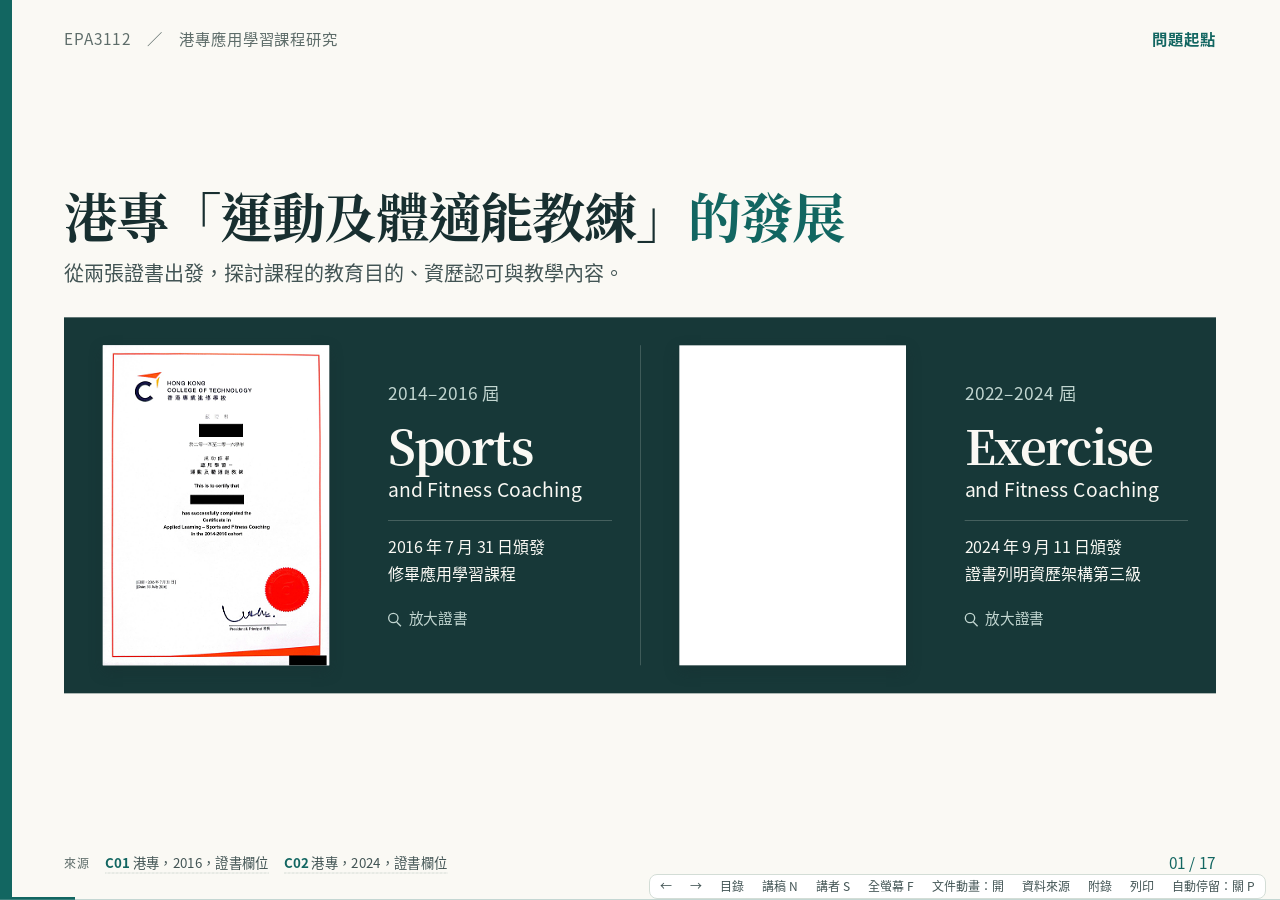
==== commit de6c18fd: "更新第6至10頁講者稿，釐清學校原先承擔約25%課程費用" ====
--- a/index.html
+++ b/index.html
@@ -240,7 +240,7 @@
 body[data-preview] .evidence-intro,body[data-preview] .evidence-controls{display:none!important}
 
 </style>
-<link rel="stylesheet" href="course-pages.css?v=cefcfee71cbf">
+<link rel="stylesheet" href="course-pages.css?v=50276db3e164">
 <link rel="stylesheet" href="screen-layout.css?v=74efcf793d46">
 </head>
 <body class="tpl-presenter-mode-reveal epa"><svg xmlns="http://www.w3.org/2000/svg" xmlns:xlink="http://www.w3.org/1999/xlink"
@@ -335,14 +335,14 @@
 <div class="slide-top"><span>EPA3112　／　港專應用學習課程研究</span><span class="section-mark">2016／2016–17</span></div>
 <h2>資助逐步擴展，支援修讀選擇</h2><div class="slide-content"><div class="funding-grid three-stages" data-anim="stagger-list"><div class="big-date"><span>專責小組建議</span><b>2015</b><h3>政府考慮提供<br>100% 課程費津貼</h3><p>報告 §6.39</p></div><div class="big-date"><span>政府接納方向</span><b>2016</b><h3>全數資助中學<br>提供應用學習</h3><p>《施政報告》§196</p></div><div class="big-date" data-focus="full-subsidy"><span>實行學年</span><b>2016/17</b><h3>全數資助每名高中學生<br>修讀最多兩個<br>應用學習課程。</h3><p>2016預算答覆／2017落實回顧</p></div></div><div class="oral-strip"><span class="tag oral">O01 · 個人經驗</span><p>2014–2016 學年修讀時無須付學費。</p></div><div class="takeaway">學生有沒有付費，與政府、學校如何分擔成本，是兩個層次。</div></div>
 <footer class="deck-footer"><div class="source-refs"><span class="source-label">來源</span><a href="appendix.html#D09" data-source="D09"><b>D09</b> 2015職教報告 · §2.5–2.6／6.39</a> <a href="appendix.html#D10" data-source="D10"><b>D10</b> 施政報告，2016，§196</a> <a href="appendix.html#D11" data-source="D11"><b>D11</b> 2016預算答覆 · p107</a> <a href="appendix.html#D68" data-source="D68"><b>D68</b> 2017落實回顧 · §16</a> <a href="appendix.html#O01" data-source="O01"><b>O01</b> 交接口述紀錄 · O01</a></div><span class="page-label">06 / 17</span></footer>
-<aside class="notes"><p class="note-meta">講者 B · 第 6 頁 · 配時 1:00</p><p class="note-purpose">本頁目的：2016 是施政承諾，2016/17 是全數津貼開始的學年，受惠上限是每名高中生兩個課程。</p><p>多謝。組員講嘅係自己有冇交學費。至於課程費點樣分擔，2015年職教報告記錄，當時開科嘅學校要負擔大約四分一費用。學生可以唔使交錢，學校仍然有開支。</p><p>所以專責小組建議政府考慮全數津貼。2016年《施政報告》接納呢個方向，到<strong>2016/17學年</strong>落實，政府全數資助每名高中學生修讀最多兩個應用學習課程。「最多兩個」講嘅係每名學生獲資助嘅課程數目。</p><p class="transition"><strong>過渡：</strong>講完學費，返去睇開場右邊張證書。上面寫住「資歷架構第三級」，港專呢門課係幾時取得呢個認可？</p><p class="note-ref">來源：<a href="appendix.html#D09" target="_blank" rel="noopener"><b>D09</b> 2015職教報告 · §2.5–2.6／6.39</a> <a href="appendix.html#D10" target="_blank" rel="noopener"><b>D10</b> 施政報告，2016，§196</a> <a href="appendix.html#D11" target="_blank" rel="noopener"><b>D11</b> 2016預算答覆 · p107</a> <a href="appendix.html#D68" target="_blank" rel="noopener"><b>D68</b> 2017落實回顧 · §16</a> <a href="appendix.html#O01" target="_blank" rel="noopener"><b>O01</b> 交接口述紀錄 · O01</a></p></aside></section><section class="slide" data-layout="course-edition" data-title="兩張證書之間，何時有了資歷認可？" data-speaker="B" aria-label="第7頁：兩張證書之間，何時有了資歷認可？">
+<aside class="notes"><p class="note-meta">講者 B · 第 6 頁 · 配時 1:00</p><p class="note-purpose">本頁目的：2016 是施政承諾，2016/17 是全數津貼開始的學年，受惠上限是每名高中生兩個課程。</p><p>好唔該Vincent，以下由我dickson繼續介紹港專「運動及體適能教練」課程，並集中講解第六至第十頁，分析資助、資歷認可、課程修訂，以及政策發展之間的關係。</p><p>第六頁講到應用學習課程的資助逐步擴展。</p><p>2015 年，推廣職業教育專責小組建議政府全數資助課程費用，減輕學校原先要承擔約 25% 課程費用的負擔，讓更多學生可以因應自己的興趣和學習需要，選擇應用學習課程。</p><p>到了2016年，政府在《施政報告》中接納這個方向，並由2016至2017學年開始，為每名高中學生全數資助最多兩個應用學習課程。</p><p class="transition"><strong>過渡：</strong>這項政策十分重要，因為它降低了學生參與應用學習的經濟門檻。學生不需要因為課程費用而放棄自己有興趣的專業範疇，資助政策令應用學習由一項較少人接觸的選擇，逐步變成高中課程中較普及的學習途徑。</p><p class="note-ref">來源：<a href="appendix.html#D09" target="_blank" rel="noopener"><b>D09</b> 2015職教報告 · §2.5–2.6／6.39</a> <a href="appendix.html#D10" target="_blank" rel="noopener"><b>D10</b> 施政報告，2016，§196</a> <a href="appendix.html#D11" target="_blank" rel="noopener"><b>D11</b> 2016預算答覆 · p107</a> <a href="appendix.html#D68" target="_blank" rel="noopener"><b>D68</b> 2017落實回顧 · §16</a> <a href="appendix.html#O01" target="_blank" rel="noopener"><b>O01</b> 交接口述紀錄 · O01</a></p></aside></section><section class="slide" data-layout="course-edition" data-title="兩張證書之間，何時有了資歷認可？" data-speaker="B" aria-label="第7頁：兩張證書之間，何時有了資歷認可？">
 <div class="slide-top"><span class="masthead"><b>EPA3112</b><span>專業及職業教育的政策環境</span></span><span class="chapter-strip"><span class="chapter-part">課程與起點</span><span class="chapter-part here">資助、評審與改革</span><span class="chapter-part">校本實施與成效</span></span><span class="section-mark">2016–2030 · 評審有效期</span></div>
 <h2>兩張證書之間，何時有了資歷認可？</h2><div class="slide-content">
 <div class="qualification"><div class="qf" data-focus="qf-recognition"><span>資歷架構</span><b>QF 3</b><p>2016 年 11 月評審摘要</p></div><div class="hours"><div><b>27</b><span>資歷學分</span></div><div><b>270</b><span>名義學習時數</span></div><div><b>180</b><span>其中的接觸課時</span></div></div></div>
 <table class="term-chart"><thead><tr><th>評審報告</th><th>本科評審有效期</th><th><div class="term-axis" aria-hidden="true"><span style="left:0.000%">2017</span><span style="left:21.939%">2020</span><span style="left:58.545%">2025</span><span style="left:95.131%">2030</span></div></th></tr></thead><tbody><tr><th scope="row">2016.11 <small>D41</small></th><td>2017.01.01 – 2021.12.31</td><td><div class="term-rail" aria-hidden="true"><i class="term-bar" style="--left:0.000%;--length:36.586%;--order:0"></i></div></td></tr><tr><th scope="row">2019.11 <small>D42</small></th><td>2020.01.01 – 2024.12.31</td><td><div class="term-rail" aria-hidden="true"><i class="term-bar" style="--left:21.939%;--length:36.606%;--order:1"></i></div></td></tr><tr><th scope="row">2022.07 <small>D43</small></th><td>2025.01.01 – 2027.08.31</td><td><div class="term-rail" aria-hidden="true"><i class="term-bar" style="--left:58.545%;--length:19.495%;--order:2"></i></div></td></tr><tr><th scope="row">2025.06 <small>D44</small></th><td>2027.09.01 – 2030.08.31</td><td><div class="term-rail" aria-hidden="true"><i class="term-bar future" style="--left:78.040%;--length:21.960%;--order:3"></i></div></td></tr></tbody></table>
 <div class="term-caption"><p>首兩段認可期有重疊。虛線為已公布、2027 年 9 月才開始的一期。</p><p>政策目的是讓學生取得 DSE 以外的認可資歷，銜接相關深造與就業。</p></div></div>
 <footer class="deck-footer"><div class="source-refs"><span class="source-label">來源</span><a href="appendix.html#D09" data-source="D09"><b>D09</b> 2015職教報告 · §2.5–2.6／6.39</a> <a href="appendix.html#D41" data-source="D41"><b>D41</b> 評審局，2016，頁1–4</a> <a href="appendix.html#D42" data-source="D42"><b>D42</b> 評審局，2019，頁6–7／10–11</a> <a href="appendix.html#D43" data-source="D43"><b>D43</b> 評審局，2022，頁5–6、11、14</a> <a href="appendix.html#D44" data-source="D44"><b>D44</b> 評審局，2025，頁3–4／16–17</a></div><span class="page-label">07 / 17</span></footer>
-<aside class="notes"><p class="note-meta">講者 B · 第 7 頁 · 配時 1:30</p><p class="note-purpose">本頁目的：首份已核評審的認可期始於 2017 年 1 月；四條時間軸區分報告日期、重疊期與未來安排。</p><p>請望左邊個框。2016年11月嘅評審摘要已經將本科列為<strong>資歷架構第三級</strong>，有效期由2017年1月1日開始。即係開場嗰張2016年7月頒發嘅證書，早過呢段認可期；去到2024年嗰張，就見到第三級標示。至於英文科名，去到第九頁可以用評審封面同考評局統計追返佢喺唔同文件入面嘅用法。</p><p>右邊三個數字要連住讀：27個資歷學分，代表270個名義學習小時，入面有180個係接觸課時。下面四條橫線用同一把時間尺。頭兩段認可期有重疊；最後嗰條虛線，係已經公布、去到2027年9月先開始嘅安排。呢個認可畀學生多一項資歷去銜接進修同就業。至於實際點樣培養教練能力，仲要睇評審寫低咗咩要求。</p><p class="transition"><strong>過渡：</strong>我哋將時間拉返去第一份評審嘅2016年。當時課堂有舞蹈、有瑜伽，評審點睇呢啲內容同「教練」兩個字嘅關係？</p><p class="note-ref">來源：<a href="appendix.html#D09" target="_blank" rel="noopener"><b>D09</b> 2015職教報告 · §2.5–2.6／6.39</a> <a href="appendix.html#D41" target="_blank" rel="noopener"><b>D41</b> 評審局，2016，頁1–4</a> <a href="appendix.html#D42" target="_blank" rel="noopener"><b>D42</b> 評審局，2019，頁6–7／10–11</a> <a href="appendix.html#D43" target="_blank" rel="noopener"><b>D43</b> 評審局，2022，頁5–6、11、14</a> <a href="appendix.html#D44" target="_blank" rel="noopener"><b>D44</b> 評審局，2025，頁3–4／16–17</a></p></aside></section><section class="slide" data-title="課程修訂：技能、教學與成果的對應" data-speaker="B" aria-label="第8頁：課程修訂：技能、教學與成果的對應">
+<aside class="notes"><p class="note-meta">講者 B · 第 7 頁 · 配時 1:30</p><p class="note-purpose">本頁目的：首份已核評審的認可期始於 2017 年 1 月；四條時間軸區分報告日期、重疊期與未來安排。</p><p>第七頁集中討論課程的資歷認可。</p><p>港專這個課程在2016年11月進行評審，而認可期由2017年1月1日開始。課程列入資歷架構第三級，並獲得二十七個資歷學分。這表示學生完成課程後，所獲得的不只是校內學習經驗，而是一項可以在資歷架構下被正式承認的學習成果。</p><p>這個安排回應了職業教育政策的一個重要目標，就是讓學生除了文憑試成績之外，還可以取得另一種認可資歷，並且有機會銜接日後的專上教育、相關高級文憑，或者運動及體適能相關工作。</p><p class="transition"><strong>過渡：</strong>但是，我們亦要避免一個誤解。資歷架構第三級代表課程的資歷水平，並不等於學生完成課程後便自動成為專業教練。課程可以提供基礎知識、運動技能和教學經驗，但日後是否具備專業資格，仍然要視乎相關行業、僱主或專業課程的要求。</p><p class="note-ref">來源：<a href="appendix.html#D09" target="_blank" rel="noopener"><b>D09</b> 2015職教報告 · §2.5–2.6／6.39</a> <a href="appendix.html#D41" target="_blank" rel="noopener"><b>D41</b> 評審局，2016，頁1–4</a> <a href="appendix.html#D42" target="_blank" rel="noopener"><b>D42</b> 評審局，2019，頁6–7／10–11</a> <a href="appendix.html#D43" target="_blank" rel="noopener"><b>D43</b> 評審局，2022，頁5–6、11、14</a> <a href="appendix.html#D44" target="_blank" rel="noopener"><b>D44</b> 評審局，2025，頁3–4／16–17</a></p></aside></section><section class="slide" data-title="課程修訂：技能、教學與成果的對應" data-speaker="B" aria-label="第8頁：課程修訂：技能、教學與成果的對應">
 <div class="slide-top"><span>EPA3112　／　港專應用學習課程研究</span><span class="section-mark">2016–2021 版本</span></div>
 <h2>課程修訂：技能、教學與成果的對應</h2><div class="slide-content">
 <div class="evidence-cards g4" data-anim="stagger-list">
@@ -352,7 +352,7 @@
 <article class="evidence-card"><span class="tag">課程概覽</span><b class="date">2019–21</b><h3>列羽毛球<br>及籃球</h3><p>文件已經沒有列出舞蹈課程</p><small>D15 · 頁 70–71</small></article>
 </div><div class="takeaway">評審要求有明確理由：課程內容須對應名稱與學習成效。</div></div>
 <footer class="deck-footer"><div class="source-refs"><span class="source-label">來源</span><a href="appendix.html#D12" data-source="D12"><b>D12</b> 課程概覽2016–18，頁68–69</a> <a href="appendix.html#D41" data-source="D41"><b>D41</b> 評審局，2016，頁1–4</a> <a href="appendix.html#O02" data-source="O02"><b>O02</b> 交接口述紀錄 · O02</a> <a href="appendix.html#D15" data-source="D15"><b>D15</b> 教育局，概覽2019–21，頁70–71</a></div><span class="page-label">08 / 17</span></footer>
-<aside class="notes"><p class="note-meta">講者 B · 第 8 頁 · 配時 1:20</p><p class="note-purpose">本頁目的：早期舞蹈與瑜伽曾並存，評審要求對齊技能與教學；後來的口述和課程概覽交代了不同時間的變化。</p><p>2016至18屆嘅概覽，同時列出Zumba、瑜伽／健體太極拳，同埋功能性訓練。2016年11月，評審要求檢討課程結構，適當加入專項運動技能同教授實習。點解要檢討？因為科名講嘅係「教練」，課堂就要畀學生有機會練習點樣教人。</p><p>組員轉述當時導師嘅講法，2017年9月入讀嗰一屆刪去所有舞蹈課程，保留瑜伽。再翻到2019至21屆嘅概覽，文件列咗功能性訓練、羽毛球同籃球，嗰一版已經冇列舞蹈課程。導師講嘅係一屆點上堂，概覽就記低院校為另一屆編排咗咩內容。</p><p class="transition"><strong>過渡：</strong>到2019年11月，下一份本科評審將要求寫得更具體。有一項連要加邊種訓練、交咩教材都寫埋。</p><p class="note-ref">來源：<a href="appendix.html#D12" target="_blank" rel="noopener"><b>D12</b> 課程概覽2016–18，頁68–69</a> <a href="appendix.html#D41" target="_blank" rel="noopener"><b>D41</b> 評審局，2016，頁1–4</a> <a href="appendix.html#O02" target="_blank" rel="noopener"><b>O02</b> 交接口述紀錄 · O02</a> <a href="appendix.html#D15" target="_blank" rel="noopener"><b>D15</b> 教育局，概覽2019–21，頁70–71</a></p></aside></section><section class="slide" data-title="2019評審：補強訓練內容、釐清資格定位" data-speaker="B" aria-label="第9頁：2019評審：補強訓練內容、釐清資格定位">
+<aside class="notes"><p class="note-meta">講者 B · 第 8 頁 · 配時 1:20</p><p class="note-purpose">本頁目的：早期舞蹈與瑜伽曾並存，評審要求對齊技能與教學；後來的口述和課程概覽交代了不同時間的變化。</p><p>第八頁展示課程內容如何隨着評審要求而改變。</p><p>2016至2018年的課程概覽顯示，學生由2014年開始，會接觸Zumba、瑜伽或健體太極拳，以及功能性訓練。這些內容太過廣泛，以及當時的政策是請到那個項目就會開辦，變相學生没有選擇自己所喜歡的學習課程。還有一些宗教信徒學生家庭，不會參與瑜伽等有違自己宗教的項目，課程没有統一。</p><p>不過，2016年的評審亦指出，課程需要適當加入專項運動技能和教授實習，令課程名稱、學習內容和學習成果更加一致。換句話說，課程不只是讓學生參與運動，而是要逐步培養他們設計活動、示範動作和教導其他人的能力。</p><p class="transition"><strong>過渡：</strong>從其後的課程資料可見，2019至2021年的課程加入了羽毛球和籃球，而官方概覽亦已經沒有列出舞蹈課程。這反映課程會因應評審意見、學生需要和職業導向而作出調整。</p><p class="note-ref">來源：<a href="appendix.html#D12" target="_blank" rel="noopener"><b>D12</b> 課程概覽2016–18，頁68–69</a> <a href="appendix.html#D41" target="_blank" rel="noopener"><b>D41</b> 評審局，2016，頁1–4</a> <a href="appendix.html#O02" target="_blank" rel="noopener"><b>O02</b> 交接口述紀錄 · O02</a> <a href="appendix.html#D15" target="_blank" rel="noopener"><b>D15</b> 教育局，概覽2019–21，頁70–71</a></p></aside></section><section class="slide" data-title="2019評審：補強訓練內容、釐清資格定位" data-speaker="B" aria-label="第9頁：2019評審：補強訓練內容、釐清資格定位">
 <div class="slide-top"><span>EPA3112　／　港專應用學習課程研究</span><span class="section-mark">2019.11</span></div>
 <h2>2019評審：補強訓練內容、釐清資格定位</h2><div class="slide-content">
 <div class="grid g2 review-pair" data-anim="stagger-list"><article class="card" data-focus="cardio-training"><span class="tag">必要條件 · §2.13</span><h3>在實踐單元加入<br><em>心肺功能訓練</em></h3><p>提交修訂課綱、教案及教材</p><div class="deadline"><span>提交期限</span><b>2020.04.15</b></div></article>
@@ -360,14 +360,14 @@
 <div class="takeaway">報告封面已使用 <strong>Exercise and Fitness Coaching</strong>。</div>
 <p class="fine">考評局全體考生統計於 2021 年仍用 Sports and Fitness Coaching，2022 年改列 Exercise and Fitness Coaching。</p></div>
 <footer class="deck-footer"><div class="source-refs"><span class="source-label">來源</span><a href="appendix.html#D42" data-source="D42"><b>D42</b> 評審局，2019，頁6–7／10–11</a> <a href="appendix.html#D49" data-source="D49"><b>D49</b> 考評局，歷年乙類統計，表7f頁42</a></div><span class="page-label">09 / 17</span></footer>
-<aside class="notes"><p class="note-meta">講者 B · 第 9 頁 · 配時 1:00</p><p class="note-purpose">本頁目的：2019 年評審一方面要求加入心肺訓練，另一方面建議釐清中文名稱和專業資格的界線。</p><p>2019年11月報告，左邊係一個<strong>必要條件</strong>。院校要將心肺功能訓練放入實踐單元，仲要喺2020年4月15日前交修訂課綱、教案同教材。意思係學生有冇練到呢一項，要喺教學安排上交代。</p><p>右邊係<strong>改善建議</strong>。評審希望院校檢視中文名，因為「教練」兩個字可能令人以為畢業就有專業教練資格。英文名方面，報告封面當時已經用 Exercise and Fitness Coaching。再翻考評局同一張統計表，2021年仲用 Sports，2022年轉做 Exercise。同一科喺評審報告同考試統計入面，採用新英文名嘅時間有分別。</p><p class="transition"><strong>過渡：</strong>截至2019年，呢啲都係針對港專本科嘅評審。到2020年，討論轉到全港層面，連學生幾時可以開始讀，都成為改革議題。</p><p class="note-ref">來源：<a href="appendix.html#D42" target="_blank" rel="noopener"><b>D42</b> 評審局，2019，頁6–7／10–11</a> <a href="appendix.html#D49" target="_blank" rel="noopener"><b>D49</b> 考評局，歷年乙類統計，表7f頁42</a></p></aside></section><section class="slide" data-title="2020：深化職專教育，擴闊修讀選擇" data-speaker="B" aria-label="第10頁：2020：深化職專教育，擴闊修讀選擇">
+<aside class="notes"><p class="note-meta">講者 B · 第 9 頁 · 配時 1:00</p><p class="note-purpose">本頁目的：2019 年評審一方面要求加入心肺訓練，另一方面建議釐清中文名稱和專業資格的界線。</p><p>第九頁討論2019年的再評審。</p><p>這次評審提出了一項必要條件，就是在實踐單元加入心肺功能訓練，並提交修訂後的課綱、教案和教材。這個要求說明評審不只是看課程名稱，而是會檢視學生實際學到甚麼，以及這些內容是否足以支持課程所聲稱的學習成果。</p><p>評審同時建議檢視中文課程名稱，避免學生誤以為完成課程後便立即取得合資格教練的專業資格。這項建議非常值得注意，因為它涉及課程宣傳、學生期望和職業資格之間的界線。</p><p class="transition"><strong>過渡：</strong>其後，課程英文名稱亦由較早期的「Sports and Fitness Coaching」，逐步轉為「Exercise and Fitness Coaching」。這個轉變反映課程定位由一般運動活動，進一步強調運動訓練、體適能和教練相關能力。不過，課程仍然是一項高中應用學習課程，而不是完整的專業教練註冊制度。</p><p class="note-ref">來源：<a href="appendix.html#D42" target="_blank" rel="noopener"><b>D42</b> 評審局，2019，頁6–7／10–11</a> <a href="appendix.html#D49" target="_blank" rel="noopener"><b>D49</b> 考評局，歷年乙類統計，表7f頁42</a></p></aside></section><section class="slide" data-title="2020：深化職專教育，擴闊修讀選擇" data-speaker="B" aria-label="第10頁：2020：深化職專教育，擴闊修讀選擇">
 <div class="slide-top"><span>EPA3112　／　港專應用學習課程研究</span><span class="section-mark">2020.01／09</span></div>
 <h2>2020：深化職專教育，擴闊修讀選擇</h2><div class="slide-content">
 <div class="policy-pair" data-anim="stagger-list"><article><div class="policy-date">01<span>月</span></div><span class="tag">職專教育檢討</span><h3>推廣職業專才教育<br>專責小組檢討報告</h3><ul><li>加強業界夥伴協作</li><li>擴闊職場體驗及延伸課程</li><li>發展由 ApL 起步的進階路徑</li></ul><small>D17 · §3.27–3.33</small></article>
 <article data-focus="flexible-study"><div class="policy-date">09<span>月</span></div><span class="tag">學校課程檢討</span><h3>學校課程檢討<br>專責小組最後報告</h3><ul><li>提早於中四修讀</li><li>放寬第四選修科資助</li><li>鼓勵校內安排及初中導引</li></ul><small>D57 · §3.7.1</small></article></div>
 <div class="policy-follow"><b>2020.11</b> 施政報告承諾進一步推廣 ApL <span>／</span><b>2020.12</b> 教育局接納課程檢討方向性建議</div></div>
 <footer class="deck-footer"><div class="source-refs"><span class="source-label">來源</span><a href="appendix.html#D17" data-source="D17"><b>D17</b> 職專教育檢討，2020，§3.7／3.27–3.33</a> <a href="appendix.html#D57" data-source="D57"><b>D57</b> 學校課程檢討，2020，§3.7.1</a> <a href="appendix.html#D22" data-source="D22"><b>D22</b> 施政報告，2020，§155</a> <a href="appendix.html#D21" data-source="D21"><b>D21</b> 教育局，2020.12.09，新聞公報</a></div><span class="page-label">10 / 17</span></footer>
-<aside class="notes"><p class="note-meta">講者 B · 第 10 頁 · 配時 1:00</p><p class="note-purpose">本頁目的：2020 年兩份檢討分別處理職業進階與學校選科安排，為追查改革如何落到港專開班鋪路。</p><p>2020年有兩份同應用學習有關嘅檢討。1月嗰份職專教育報告關心嘅係，學生喺高中接觸到一個行業，之後點行落去？所以佢講業界合作、職場體驗，同埋由應用學習接上高級文憑以至學位嘅路。</p><p>9月學校課程檢討問嘅就係：學校個課表點樣騰到位，畀學生有多一個選擇？所以佢提出提早喺中四修讀、放寬第四個選修科嘅資助，以及鼓勵校內安排。11月《施政報告》承諾進一步推廣應用學習，12月教育局接納課程檢討嘅方向性建議。</p><p class="transition"><strong>過渡：</strong>咁想讀港專運動課嘅學生，幾時開始可以揀中四入讀？請下一位組員用港專嘅開課安排同大家講。</p><p class="note-ref">來源：<a href="appendix.html#D17" target="_blank" rel="noopener"><b>D17</b> 職專教育檢討，2020，§3.7／3.27–3.33</a> <a href="appendix.html#D57" target="_blank" rel="noopener"><b>D57</b> 學校課程檢討，2020，§3.7.1</a> <a href="appendix.html#D22" target="_blank" rel="noopener"><b>D22</b> 施政報告，2020，§155</a> <a href="appendix.html#D21" target="_blank" rel="noopener"><b>D21</b> 教育局，2020.12.09，新聞公報</a></p></aside></section><section class="slide" data-title="政策怎樣讓學生提早接觸港專運動課？" data-speaker="C" aria-label="第11頁：政策怎樣讓學生提早接觸港專運動課？">
+<aside class="notes"><p class="note-meta">講者 B · 第 10 頁 · 配時 1:00</p><p class="note-purpose">本頁目的：2020 年兩份檢討分別處理職業進階與學校選科安排，為追查改革如何落到港專開班鋪路。</p><p>第十頁連接到2020年的政策發展。</p><p>2020年職專教育檢討提出三個方向：第一，加強業界夥伴協作；第二，擴闊職場體驗及延伸課程；第三，發展由應用學習起步的進階路徑。這表示應用學習不應該只是高中階段的一門選修科，而應該成為學生探索升學和就業方向的起點。</p><p>政策上的改變：同年，學校課程檢討專責小組亦建議讓學生提早在中四修讀應用學習，放寬第四選修科的資助安排，並鼓勵學校在校內提供更多相關課程和初中導引活動。</p><p>對專上學苑的影響：對港專「運動及體適能教練」而言，這些政策可以帶來更大的發展空間。學生可以較早接觸運動科學和教練技巧，先了解自己的興趣，再決定是否繼續修讀相關高級文憑、學士課程，或者投身體適能、康體活動和運動設施管理等工作。</p><p>總結來說，第六至第十頁展示了這個課程由三個層面逐步發展：</p><p>政府透過資助政策增加學生的修讀機會；</p><p>透過資歷架構和評審制度提升課程的認受性；</p><p>透過課程修訂和職專教育政策，將運動興趣連結到升學與就業路徑。</p><p>因此，港專這個課程的意義不只是教學生做運動，而是讓學生從實踐中了解運動、體適能和教練工作，並逐步建立日後升學及職業發展的方向。</p><p class="transition"><strong>過渡：</strong>多謝,以下會交俾Nelson。</p><p class="note-ref">來源：<a href="appendix.html#D17" target="_blank" rel="noopener"><b>D17</b> 職專教育檢討，2020，§3.7／3.27–3.33</a> <a href="appendix.html#D57" target="_blank" rel="noopener"><b>D57</b> 學校課程檢討，2020，§3.7.1</a> <a href="appendix.html#D22" target="_blank" rel="noopener"><b>D22</b> 施政報告，2020，§155</a> <a href="appendix.html#D21" target="_blank" rel="noopener"><b>D21</b> 教育局，2020.12.09，新聞公報</a></p></aside></section><section class="slide" data-title="政策怎樣讓學生提早接觸港專運動課？" data-speaker="C" aria-label="第11頁：政策怎樣讓學生提早接觸港專運動課？">
 <div class="slide-top"><span>EPA3112　／　港專應用學習課程研究</span><span class="section-mark">政策實施 · 初中導引與高中修讀</span></div>
 <h2>政策怎樣讓學生提早接觸港專運動課？</h2><div class="slide-content"><div class="steps implementation-steps" data-anim="stagger-list">
 <article class="step"><span class="tag">政策建議</span><h3>2020 年課程檢討</h3><p>中四可提早修讀<br>擴闊第四選修科的資助</p></article><span class="link-arrow" aria-hidden="true">→</span>
@@ -384,7 +384,7 @@
 <aside class="notes"><p class="note-meta">講者 C · 第 11 頁 · 配時 1:30</p><p class="note-purpose">本頁目的：高中生可選中四或中五入讀。初中生也可透過港專的網上示範和校園體驗，在選科前認識教練工作。</p><p>多謝。頭先講到政府想學生早啲接觸職業教育。咁港專呢科幾時可以中四開始讀？教育局喺2013/14學年先用模式二試行。到2020/21學年，教育局喺第69/2020號通函交代學校可以提早喺中四開課。揭到同一份通函第七頁，課程表就點名列出港專「運動及體適能教練」，模式一同模式二都可以喺中四開課。</p><p>對港專學生嚟講，早一年入讀有咩分別？同樣係180小時，中四開始就可以中五讀完，中六留多啲時間畀其他科，成績仍然同一屆文憑試一齊公布。鍾意運動嘅同學，亦可以早啲試下帶人做練習，睇下自己係咪都鍾意教人。</p><p>同一輪政策亦放寬第四個選修科嘅資助，仲加咗初中導引。港專喺2024年5月安排初中生先上網睇健身同籃球示範，再到馬鞍山試做體適能測試。</p><p class="transition"><strong>過渡：</strong>咁正式入讀之後，又喺邊度上堂？我自己讀嗰陣，去嘅係何文田。</p><p class="note-ref">來源：<a href="appendix.html#D57" target="_blank" rel="noopener"><b>D57</b> 學校課程檢討，2020，§3.7.1</a> <a href="appendix.html#D20" target="_blank" rel="noopener"><b>D20</b> 教育局，2021，通函118，頁2</a> <a href="appendix.html#D103" target="_blank" rel="noopener"><b>D103</b> 教育局，通函69/2020，頁7</a> <a href="appendix.html#D37" target="_blank" rel="noopener"><b>D37</b> 教育局，2026，通函49，頁1–3</a> <a href="appendix.html#D95" target="_blank" rel="noopener"><b>D95</b> 政府進度報告，2023，§16</a> <a href="appendix.html#D102" target="_blank" rel="noopener"><b>D102</b> 教育局，初中導引活動表，頁28</a></p></aside></section><section class="slide" data-title="場地與升學路徑：從修讀走向後續選擇" data-speaker="C" aria-label="第12頁：場地與升學路徑：從修讀走向後續選擇">
 <div class="slide-top"><span>EPA3112　／　港專應用學習課程研究</span><span class="section-mark">2014–2026 查核</span></div>
 <h2>場地與升學路徑：從修讀走向後續選擇</h2><div class="slide-content">
-<div class="venue-grid" data-anim="stagger-list"><article><span class="tag oral">本人修讀經驗</span><b>2014–2016</b><h3>何文田校區</h3><p>星期六上課</p></article><article><span class="tag">2016–18 概覽</span><b>2016 版本</b><h3>何文田／馬鞍山</h3><p>模式一列出多個場地</p></article><article><span class="tag">2019–21 概覽</span><b>2019 版本</b><h3>馬鞍山</h3><p>模式一已只列兩個馬鞍山校園</p></article></div>
+<div class="venue-grid" data-anim="stagger-list"><article><span class="tag oral">本人修讀經驗</span><b>2014–2016</b><h3>何文田校區</h3><p>星期六上課</p></article><article><span class="tag">2016–18 概覽</span><b>2016 版本</b><h3>何文田／<button type="button" class="venue-policy-trigger" data-venue-policy aria-haspopup="dialog" aria-controls="venue-policy" aria-label="馬鞍山，查看教育局批地計劃">馬鞍山</button></h3><p>模式一列出多個場地</p></article><article><span class="tag">2019–21 概覽</span><b>2019 版本</b><h3><button type="button" class="venue-policy-trigger" data-venue-policy aria-haspopup="dialog" aria-controls="venue-policy" aria-label="馬鞍山，查看教育局批地計劃">馬鞍山</button></h3><p>模式一已只列兩個馬鞍山校園</p></article></div>
 <div class="pathways" data-focus="progression-paths"><h3>課程及院校提出的路徑</h3><div><b>相關升學</b><p>相關高級文憑、運動學士等課程</p></div><div><b>職業領域</b><p>體適能、運動活動及康體設施</p></div></div>
 <p class="fine">港專現行課程頁亦列馬鞍山為模式一上課地點。學生可按興趣銜接相關課程，入學及專業資格各有要求。</p></div>
 <footer class="deck-footer"><div class="source-refs"><span class="source-label">來源</span><a href="appendix.html#O01" data-source="O01"><b>O01</b> 交接口述紀錄 · O01</a> <a href="appendix.html#D12" data-source="D12"><b>D12</b> 課程概覽2016–18，頁68–69</a> <a href="appendix.html#D15" data-source="D15"><b>D15</b> 教育局，概覽2019–21，頁70–71</a> <a href="appendix.html#D26" data-source="D26"><b>D26</b> 港專課程網頁，查閱2026.11.16</a> <a href="appendix.html#D101" data-source="D101"><b>D101</b> 港專運動升學路徑理念</a> <a href="appendix.html#D42" data-source="D42"><b>D42</b> 評審局，2019，頁6–7／10–11</a></div><span class="page-label">12 / 17</span></footer>
@@ -415,7 +415,7 @@
 <footer class="deck-footer"><div class="source-refs"><span class="source-label">來源</span><a href="appendix.html#C01" data-source="C01"><b>C01</b> 港專，2016，證書欄位</a> <a href="appendix.html#C02" data-source="C02"><b>C02</b> 港專，2024，證書欄位</a> <a href="appendix.html#D41" data-source="D41"><b>D41</b> 評審局，2016，頁1–4</a> <a href="appendix.html#D42" data-source="D42"><b>D42</b> 評審局，2019，頁6–7／10–11</a> <a href="appendix.html#D30" data-source="D30"><b>D30</b> 考評局，674 評核方案，課業 7</a> <a href="appendix.html#D36" data-source="D36"><b>D36</b> 教育局，2026–28 課綱，頁 1–2、4–5</a> <a href="appendix.html#D87" data-source="D87"><b>D87</b> 考評局，2016 統計，表 7f</a></div><span class="page-label">15 / 17</span></footer>
 <aside class="notes"><p class="note-meta">講者 C · 第 15 頁 · 配時 1:00</p><p class="note-purpose">本頁目的：從兩張證書回到本科，連結提早入讀、實習與試教、文憑試成績和資歷，以及學生的升學選擇。</p><p>睇返開場嗰兩張證書。我讀港專嗰陣中五先開始，而家我教嘅學生，中四就可以試做教練。</p><p>2016/17學年，全港高中應用學習津貼超過6,000萬蚊。一般課程嘅實際開支，由2021/22學年嘅1億1,520萬，增至2024/25學年嘅1億7,030萬。三年多咗5,510萬，接近四成八。</p><p>政府亦批出馬鞍山校舍畀港專辦自資專上課程。返到本科，續評要求實習加入心肺訓練。教籃球隊伸展，學生要識揀動作、帶得安全。</p><p>舊制嘅「優異」涵蓋文憑試甲類第3級或以上。2018年起，優異（I）相當於第3級，優異（II）相當於第4級或以上，出色嘅表現就分得更清楚。修畢本科仲可獲資歷架構第三級證書。</p><p>憑呢科成績，學生可以報副學士、高級文憑，部分學士課程亦會考慮。港專就有體適能、教練及運動管理高級文憑。到揀路嗰陣，佢哋仲可以諗返自己鍾唔鍾意帶隊。</p><p class="transition"><strong>過渡：</strong>多謝大家。</p><p class="note-ref">來源：<a href="appendix.html#C01" target="_blank" rel="noopener"><b>C01</b> 港專，2016，證書欄位</a> <a href="appendix.html#C02" target="_blank" rel="noopener"><b>C02</b> 港專，2024，證書欄位</a> <a href="appendix.html#D41" target="_blank" rel="noopener"><b>D41</b> 評審局，2016，頁1–4</a> <a href="appendix.html#D42" target="_blank" rel="noopener"><b>D42</b> 評審局，2019，頁6–7／10–11</a> <a href="appendix.html#D30" target="_blank" rel="noopener"><b>D30</b> 考評局，674 評核方案，課業 7</a> <a href="appendix.html#D36" target="_blank" rel="noopener"><b>D36</b> 教育局，2026–28 課綱，頁 1–2、4–5</a> <a href="appendix.html#D87" target="_blank" rel="noopener"><b>D87</b> 考評局，2016 統計，表 7f</a> <a href="appendix.html#D35" target="_blank" rel="noopener"><b>D35</b> 2006報告 · §2.19</a> <a href="appendix.html#D54" target="_blank" rel="noopener"><b>D54</b> 政府新聞公報，2009.07.03</a> <a href="appendix.html#D06" target="_blank" rel="noopener"><b>D06</b> 立法會，2015，CB(4)924，附件頁2</a> <a href="https://www.legco.gov.hk/yr16-17/chinese/hc/sub_com/hs101/papers/hs10120171104cb4-134-2-c.pdf#page=4" target="_blank" rel="noopener"><b>D68</b> 2017年立法會文件，第16段（津貼總額）</a> <a href="https://www.edb.gov.hk/attachment/tc/about-edb/press/legco/replies-to-fc/2324_EDB-2-c1.pdf#page=431" target="_blank" rel="noopener"><b>D110</b> 教育局 EDB125，頁421（2021/22實際開支）</a> <a href="https://www.edb.gov.hk/attachment/tc/about-edb/press/legco/replies-to-fc/edb-c-2627.pdf#page=224" target="_blank" rel="noopener"><b>D79</b> 教育局 EDB066，頁216（2024/25實際開支）</a> <a href="appendix.html#D103" target="_blank" rel="noopener"><b>D103</b> 教育局，通函69/2020，頁7</a> <a href="appendix.html#O09" target="_blank" rel="noopener"><b>O09</b> 課程團隊說明，組員轉述</a> <a href="https://www.legco.gov.hk/yr14-15/chinese/panels/ed/papers/ed20150316cb4-620-2-c.pdf#page=3" target="_blank" rel="noopener"><b>D05</b> 2015年立法會文件，第5段（舊制）</a> <a href="https://www.edb.gov.hk/attachment/tc/edu-system/other-edu-training/vocational-other-edu-program/Report%20of%20the%20Task%20Force%20on%20Promotion%20of%20Vocational%20Education%20%28CHI%29.pdf#page=89" target="_blank" rel="noopener"><b>D09</b> 2015年職教報告，第6.38段（修訂目的）</a> <a href="https://applications.edb.gov.hk/circular/upload/EDBCM/EDBCM25048C.pdf#page=6" target="_blank" rel="noopener"><b>D69</b> 教育局通函48/2025，附錄一第4至7段（匯報及升學）</a> <a href="https://www.info.gov.hk/gia/general/201308/05/P201308050262.htm" target="_blank" rel="noopener"><b>D108</b> 教育局，2013年8月5日（馬鞍山校舍用途）</a> <a href="https://mediastore.hkct.edu.hk/abouthkct/information-hub/download-zone/ApL_booklet_25-26_202502.pdf#page=4" target="_blank" rel="noopener"><b>D25</b> 港專2025年小冊子，PDF第4頁（本科資歷及升學路向）</a></p></aside></section><section class="slide reference-slide" data-title="資料來源（1/2）｜正文及逐字稿的公開文件" data-speaker="R" aria-label="第16頁：資料來源（1/2）｜正文及逐字稿的公開文件">
 <div class="slide-top"><span>EPA3112　／　港專應用學習課程研究</span><span class="section-mark">參考資料 A01 · 全部84項</span></div>
-<h2>資料來源（1/2）｜正文及逐字稿的公開文件</h2><div class="slide-content"><p class="bib-intro">正文及逐字稿引用 49 項公開文件。證書、修讀及任教經驗列於下一頁。</p><div class="bibliography-columns"><div class="bibliography-list"><article class="bib-entry" data-bibliography-id="D01"><span class="bib-id">D01</span><div class="bib-copy"><h3><a href="appendix.html#D01" data-source="D01">教育局通函146/2008：多元學習津貼的撥款安排</a></h3><p class="bib-meta">2008-09-26；PDF 1–2，§2–6<span class="bib-flag"></span></p></div></article><article class="bib-entry" data-bibliography-id="D02"><span class="bib-id">D02</span><div class="bib-copy"><h3><a href="appendix.html#D02" data-source="D02">香港教育學院2011–12年報</a></h3><p class="bib-meta">2011–12年報；記述2011-12決策；印刷60／PDF62，司庫報告SCPE段落<span class="bib-flag"></span></p></div></article><article class="bib-entry" data-bibliography-id="D03"><span class="bib-id">D03</span><div class="bib-copy"><h3><a href="appendix.html#D03" data-source="D03">香港教育學院2012–13年報</a></h3><p class="bib-meta">2012–13年報；印刷61／PDF64，SCPE段落<span class="bib-flag"></span></p></div></article><article class="bib-entry" data-bibliography-id="D04"><span class="bib-id">D04</span><div class="bib-copy"><h3><a href="appendix.html#D04" data-source="D04">香港教育學院2014–15年報</a></h3><p class="bib-meta">2014–15年報；印刷61／PDF63，SCPE段落<span class="bib-flag"></span></p></div></article><article class="bib-entry" data-bibliography-id="D05"><span class="bib-id">D05</span><div class="bib-copy"><h3><a href="appendix.html#D05" data-source="D05">立法會CB(4)620/14-15(02)：高中應用學習課程的推行</a></h3><p class="bib-meta">2015-03-16；附錄四，印刷／PDF14<span class="bib-flag"></span></p></div></article><article class="bib-entry" data-bibliography-id="D06"><span class="bib-id">D06</span><div class="bib-copy"><h3><a href="appendix.html#D06" data-source="D06">立法會CB(4)924/14-15(01)：補充資料</a></h3><p class="bib-meta">2015-05；附件印刷1–2／PDF2–3（164人次見印刷2）<span class="bib-flag"></span></p></div></article><article class="bib-entry" data-bibliography-id="D09"><span class="bib-id">D09</span><div class="bib-copy"><h3><a href="appendix.html#D09" data-source="D09">2015年推廣職業教育專責小組報告</a></h3><p class="bib-meta">2015-07；印刷21／PDF22，§2.5–2.6及註3；印刷87–88／PDF88–89，§6.36–6.39<span class="bib-flag"></span></p></div></article><article class="bib-entry" data-bibliography-id="D10"><span class="bib-id">D10</span><div class="bib-copy"><h3><a href="appendix.html#D10" data-source="D10">2016年施政報告全文（八）</a></h3><p class="bib-meta">2016-01-13；第196段<span class="bib-flag"></span></p></div></article><article class="bib-entry" data-bibliography-id="D11"><span class="bib-id">D11</span><div class="bib-copy"><h3><a href="appendix.html#D11" data-source="D11">立法會：2016–17開支預算教育局答覆</a></h3><p class="bib-meta">2016–17開支預算；EDB019：第18節EDB-1印刷37–38／PDF60–61；EDB040：印刷107／PDF130，答覆1(d)<span class="bib-flag"></span></p></div></article><article class="bib-entry" data-bibliography-id="D12"><span class="bib-id">D12</span><div class="bib-copy"><h3><a href="appendix.html#D12" data-source="D12">應用學習課程概覽2016–18（中華基督教會銘基書院保存版本）</a></h3><p class="bib-meta">2016–18屆概覽；印刷／PDF68–69<span class="bib-flag"></span></p></div></article><article class="bib-entry" data-bibliography-id="D15"><span class="bib-id">D15</span><div class="bib-copy"><h3><a href="appendix.html#D15" data-source="D15">教育局應用學習課程概覽2019–21</a></h3><p class="bib-meta">2019–21屆概覽；印刷／PDF70–71<span class="bib-flag"></span></p></div></article><article class="bib-entry" data-bibliography-id="D17"><span class="bib-id">D17</span><div class="bib-copy"><h3><a href="appendix.html#D17" data-source="D17">2020年職專教育專責小組檢討報告</a></h3><p class="bib-meta">2020-01；提交2020-01-23另見D18；印刷34／PDF36，§3.7；印刷40–42／PDF42–44，§3.27–3.33<span class="bib-flag"></span></p></div></article><article class="bib-entry" data-bibliography-id="D20"><span class="bib-id">D20</span><div class="bib-copy"><h3><a href="appendix.html#D20" data-source="D20">教育局通函118/2021：2022–24年度ApL</a></h3><p class="bib-meta">2021-10-25；118/2021；PDF2，§6–8及註2<span class="bib-flag"></span></p></div></article><article class="bib-entry" data-bibliography-id="D21"><span class="bib-id">D21</span><div class="bib-copy"><h3><a href="appendix.html#D21" data-source="D21">教育局接納學校課程檢討專責小組方向性建議</a></h3><p class="bib-meta">2020-12-09；新聞公報正文及第四項安排<span class="bib-flag"></span></p></div></article><article class="bib-entry" data-bibliography-id="D22"><span class="bib-id">D22</span><div class="bib-copy"><h3><a href="appendix.html#D22" data-source="D22">2020年施政報告</a></h3><p class="bib-meta">2020年施政報告；印刷52／PDF60，第155段（以原頁影像核對）<span class="bib-flag"></span></p></div></article><article class="bib-entry" data-bibliography-id="D24"><span class="bib-id">D24</span><div class="bib-copy"><h3><a href="appendix.html#D24" data-source="D24">教育局本科課程資料2025–27</a></h3><p class="bib-meta">2025–27屆；2025-04擬稿；PDF2，課程結構；2025年4月擬稿<span class="bib-flag"></span></p></div></article><article class="bib-entry" data-bibliography-id="D25"><span class="bib-id">D25</span><div class="bib-copy"><h3><a href="appendix.html#D25" data-source="D25">港專應用學習小冊子，2025年2月編印</a></h3><p class="bib-meta">2025-02編印；PDF1編印日期、PDF4本科頁<span class="bib-flag"></span></p></div></article></div><div class="bibliography-list"><article class="bib-entry" data-bibliography-id="D26"><span class="bib-id">D26</span><div class="bib-copy"><h3><a href="appendix.html#D26" data-source="D26">港專本科現行課程網頁</a></h3><p class="bib-meta">動態網頁；2026-11-16查閱；課程結構、上課地點與模式、資歷架構欄；2026-11-16查閱<span class="bib-flag"></span></p></div></article><article class="bib-entry" data-bibliography-id="D29"><span class="bib-id">D29</span><div class="bib-copy"><h3><a href="appendix.html#D29" data-source="D29">教育局應用學習課程概覽2023–25</a></h3><p class="bib-meta">2023–25屆概覽；印刷100–101／PDF102–103，項目46<span class="bib-flag"></span></p></div></article><article class="bib-entry" data-bibliography-id="D30"><span class="bib-id">D30</span><div class="bib-copy"><h3><a href="appendix.html#D30" data-source="D30">考評局：674科2025年評核方案</a></h3><p class="bib-meta">2025考試年度；PDF1，2025年科目674評核方案，課業2、4及7<span class="bib-flag"></span></p></div></article><article class="bib-entry" data-bibliography-id="D35"><span class="bib-id">D35</span><div class="bib-copy"><h3><a href="appendix.html#D35" data-source="D35">《策動未來——應用學習（前稱職業導向教育）及特殊學校的新高中學制》</a></h3><p class="bib-meta">2006-08；印刷6–7／PDF20–21，§2.16–2.19；撮要PDF5<span class="bib-flag"></span></p></div></article><article class="bib-entry" data-bibliography-id="D36"><span class="bib-id">D36</span><div class="bib-copy"><h3><a href="appendix.html#D36" data-source="D36">教育局本科課程資料2026–28</a></h3><p class="bib-meta">2026–28屆；2025-11擬稿；PDF1學習成果、PDF2課程結構、PDF4–5學與教及課程支柱（2025年11月擬稿）<span class="bib-flag"></span></p></div></article><article class="bib-entry" data-bibliography-id="D37"><span class="bib-id">D37</span><div class="bib-copy"><h3><a href="appendix.html#D37" data-source="D37">教育局通函49/2026：2027–29年度ApL</a></h3><p class="bib-meta">2026-04-08；49/2026；印刷／PDF1–3，§3、7–9<span class="bib-flag"></span></p></div></article><article class="bib-entry" data-bibliography-id="D41"><span class="bib-id">D41</span><div class="bib-copy"><h3><a href="appendix.html#D41" data-source="D41">香港學術及職業資歷評審局 港專學程評審摘要 2016年11月</a></h3><p class="bib-meta">封面2016-11；發布2017-01-16見D60；印刷1–4／PDF2–5，評定、必要條件及§3.1課程目標<span class="bib-flag"></span></p></div></article><article class="bib-entry" data-bibliography-id="D42"><span class="bib-id">D42</span><div class="bib-copy"><h3><a href="appendix.html#D42" data-source="D42">香港學術及職業資歷評審局 港專評審摘要 2019年11月</a></h3><p class="bib-meta">封面2019-11；現場評審2019-09-25；印刷6–7／PDF7–8，§2.7–2.9；印刷10–11／PDF11–12，§2.13–2.14<span class="bib-flag"></span></p></div></article><article class="bib-entry" data-bibliography-id="D43"><span class="bib-id">D43</span><div class="bib-copy"><h3><a href="appendix.html#D43" data-source="D43">香港學術及職業資歷評審局 港專評審摘要 2022年7月</a></h3><p class="bib-meta">封面2022-07；檔名日期2022-10-05；印刷5–6／PDF6–7，§2.7–2.9；印刷11／PDF12，本科目標；印刷14／PDF15，單元表<span class="bib-flag"></span></p></div></article><article class="bib-entry" data-bibliography-id="D44"><span class="bib-id">D44</span><div class="bib-copy"><h3><a href="appendix.html#D44" data-source="D44">香港學術及職業資歷評審局 港專評審摘要 2025年6月</a></h3><p class="bib-meta">封面2025-06；檔名日期2025-07-18；印刷3–4／PDF4–5；印刷16–17／PDF17–18<span class="bib-flag"></span></p></div></article><article class="bib-entry" data-bibliography-id="D45"><span class="bib-id">D45</span><div class="bib-copy"><h3><a href="appendix.html#D45" data-source="D45">政府新聞公報 2003年高中應用學習前身試點</a></h3><p class="bib-meta">2003-03-18；2003-03-18新聞公報正文<span class="bib-flag"></span></p></div></article><article class="bib-entry" data-bibliography-id="D49"><span class="bib-id">D49</span><div class="bib-copy"><h3><a href="appendix.html#D49" data-source="D49">考評局：2022年文憑試歷年乙類科目統計</a></h3><p class="bib-meta">2022DSE統計第7節；表7f，PDF42（2021及2022英文名稱）、50（2016全體）；表7e，PDF35（日校）<span class="bib-flag"></span></p></div></article><article class="bib-entry" data-bibliography-id="D51"><span class="bib-id">D51</span><div class="bib-copy"><h3><a href="appendix.html#D51" data-source="D51">港專應用學習小冊子 2024年5月</a></h3><p class="bib-meta">2024-05編印；PDF7本科結構<span class="bib-flag"></span></p></div></article><article class="bib-entry" data-bibliography-id="D54"><span class="bib-id">D54</span><div class="bib-copy"><h3><a href="appendix.html#D54" data-source="D54">政府新聞公報 推行高中及高等教育新學制已達里程碑</a></h3><p class="bib-meta">2009-07-03；2009-07-03新聞公報正文<span class="bib-flag"></span></p></div></article><article class="bib-entry" data-bibliography-id="D57"><span class="bib-id">D57</span><div class="bib-copy"><h3><a href="appendix.html#D57" data-source="D57">學校課程檢討專責小組最後報告 2020年9月</a></h3><p class="bib-meta">2020-09；印刷27–28／PDF34–35，§3.7.1–3.7.3<span class="bib-flag"></span></p></div></article><article class="bib-entry" data-bibliography-id="D68"><span class="bib-id">D68</span><div class="bib-copy"><h3><a href="appendix.html#D68" data-source="D68">2017年立法會教育支援文件CB(4)134/17-18(02)</a></h3><p class="bib-meta">2017-11，CB(4)134/17-18(02)；印刷／PDF4，§15–16<span class="bib-flag"></span></p></div></article></div><div class="bibliography-list"><article class="bib-entry" data-bibliography-id="D69"><span class="bib-id">D69</span><div class="bib-copy"><h3><a href="appendix.html#D69" data-source="D69">教育局通函48/2025：2026–28應用學習</a></h3><p class="bib-meta">通函48/2025；2026–28年度／2028 DSE；PDF1–3，§6–10；尤其p2模式一／二、p3§10<span class="bib-flag"></span></p></div></article><article class="bib-entry" data-bibliography-id="D70"><span class="bib-id">D70</span><div class="bib-copy"><h3><a href="appendix.html#D70" data-source="D70">教育局通函95/2024：2025–27應用學習</a></h3><p class="bib-meta">通函95/2024；2025–27年度／2027 DSE；PDF2–3，§6–10<span class="bib-flag"></span></p></div></article><article class="bib-entry" data-bibliography-id="D79"><span class="bib-id">D79</span><div class="bib-copy"><h3><a href="appendix.html#D79" data-source="D79">教育局2026–27開支預算答覆</a></h3><p class="bib-meta">2026–27開支預算答覆；EDB066 印刷216／PDF224；EDB154 印刷453–454／PDF461–462<span class="bib-flag"></span></p></div></article><article class="bib-entry" data-bibliography-id="D80"><span class="bib-id">D80</span><div class="bib-copy"><h3><a href="appendix.html#D80" data-source="D80">2025/26中四開課安排（2026–28年度）</a></h3><p class="bib-meta">2025-06-30更新；2025/26中四模式一；PDF1及16；674的TA、TB班<span class="bib-flag"></span></p></div></article><article class="bib-entry" data-bibliography-id="D81"><span class="bib-id">D81</span><div class="bib-copy"><h3><a href="appendix.html#D81" data-source="D81">2025/26中五開課安排（2025–27年度）</a></h3><p class="bib-meta">2025-05-28更新；2025/26中五模式一；PDF1、29–30；674的SA–SF班<span class="bib-flag"></span></p></div></article><article class="bib-entry" data-bibliography-id="D87"><span class="bib-id">D87</span><div class="bib-copy"><h3><a href="appendix.html#D87" data-source="D87">考評局2016文憑試統計第7節</a></h3><p class="bib-meta">2016 DSE統計第7節；表7e印刷114／PDF13（日校）；表7f印刷120／PDF19（全體）<span class="bib-flag"></span></p></div></article><article class="bib-entry" data-bibliography-id="D95"><span class="bib-id">D95</span><div class="bib-copy"><h3><a href="appendix.html#D95" data-source="D95">2023政府就教育相關議案的進度報告（CB(3)676/2023(01)）</a></h3><p class="bib-meta">2023年議案跟進報告；PDF5，§16–19<span class="bib-flag"></span></p></div></article><article class="bib-entry" data-bibliography-id="D100"><span class="bib-id">D100</span><div class="bib-copy"><h3><a href="appendix.html#D100" data-source="D100">立法會教育事務委員會2015年3月16日會議紀錄（CB(4)1085/14-15）</a></h3><p class="bib-meta">會議日期2015-03-16；印刷／PDF11–13頁，第34、39、41段；第34段跨11–12頁<span class="bib-flag"></span></p></div></article><article class="bib-entry" data-bibliography-id="D101"><span class="bib-id">D101</span><div class="bib-copy"><h3><a href="appendix.html#D101" data-source="D101">港專：運動學士學位─由獎學金說起</a></h3><p class="bib-meta">頁面未明示發布日期；內文談及2018年成績及當時新辦學士課程；正文陳卓禧解釋獎學金及運動學士課程的段落；完整閱讀正文<span class="bib-flag"></span></p></div></article><article class="bib-entry" data-bibliography-id="D102"><span class="bib-id">D102</span><div class="bib-copy"><h3><a href="appendix.html#D102" data-source="D102">教育局《初中應用學習導引課程》活動表（2025–27 年度）</a></h3><p class="bib-meta">2024.05 活動 · 2025–27 年度；印刷／PDF 第28頁，科目674，網上及實體場<span class="bib-flag"></span></p></div></article><article class="bib-entry" data-bibliography-id="D103"><span class="bib-id">D103</span><div class="bib-copy"><h3><a href="appendix.html#D103" data-source="D103">教育局通函第69/2020號：應用學習課程</a></h3><p class="bib-meta">2020；69/2020；第6段（PDF頁2）、第27段（PDF頁5）及附錄一科目674（PDF頁7）<span class="bib-flag"></span></p></div></article><article class="bib-entry" data-bibliography-id="D106"><span class="bib-id">D106</span><div class="bib-copy"><h3><a href="appendix.html#D106" data-source="D106">自資專上教育資訊平台《批地計劃》</a></h3><p class="bib-meta">計劃簡介；計劃目的及支援形式<span class="bib-flag"></span></p></div></article><article class="bib-entry" data-bibliography-id="D107"><span class="bib-id">D107</span><div class="bib-copy"><h3><a href="appendix.html#D107" data-source="D107">教育局推出用地及空置校舍供非牟利院校申請</a></h3><p class="bib-meta">2013.02.19；馬鞍山校舍的用途及租金安排<span class="bib-flag"></span></p></div></article><article class="bib-entry" data-bibliography-id="D108"><span class="bib-id">D108</span><div class="bib-copy"><h3><a href="appendix.html#D108" data-source="D108">政府分配空置校舍支持自資專上院校提升質素</a></h3><p class="bib-meta">2013.08.05；第1至3段，獲配機構及目的<span class="bib-flag"></span></p></div></article><article class="bib-entry" data-bibliography-id="D109"><span class="bib-id">D109</span><div class="bib-copy"><h3><a href="appendix.html#D109" data-source="D109">《星島日報》〈港專獲批馬鞍山空置校舍〉</a></h3><p class="bib-meta">2013.08.06；第3至4段，月租及港專回應<span class="bib-flag"></span></p></div></article><article class="bib-entry" data-bibliography-id="D110"><span class="bib-id">D110</span><div class="bib-copy"><h3><a href="appendix.html#D110" data-source="D110">教育局2023–24開支預算答覆：應用學習津貼</a></h3><p class="bib-meta">2023–24開支預算答覆；EDB125 第(2)(a)部，印刷421／PDF431<span class="bib-flag"></span></p></div></article></div></div></div>
+<h2>資料來源（1/2）｜正文及逐字稿的公開文件</h2><div class="slide-content"><p class="bib-intro">正文及逐字稿引用 49 項公開文件。證書、修讀及任教經驗列於下一頁。</p><div class="bibliography-columns"><div class="bibliography-list"><article class="bib-entry" data-bibliography-id="D01"><span class="bib-id">D01</span><div class="bib-copy"><h3><a href="appendix.html#D01" data-source="D01">教育局通函146/2008：多元學習津貼的撥款安排</a></h3><p class="bib-meta">2008-09-26；PDF 1–2，§2–6<span class="bib-flag"></span></p></div></article><article class="bib-entry" data-bibliography-id="D02"><span class="bib-id">D02</span><div class="bib-copy"><h3><a href="appendix.html#D02" data-source="D02">香港教育學院2011–12年報</a></h3><p class="bib-meta">2011–12年報；記述2011-12決策；印刷60／PDF62，司庫報告SCPE段落<span class="bib-flag"></span></p></div></article><article class="bib-entry" data-bibliography-id="D03"><span class="bib-id">D03</span><div class="bib-copy"><h3><a href="appendix.html#D03" data-source="D03">香港教育學院2012–13年報</a></h3><p class="bib-meta">2012–13年報；印刷61／PDF64，SCPE段落<span class="bib-flag"></span></p></div></article><article class="bib-entry" data-bibliography-id="D04"><span class="bib-id">D04</span><div class="bib-copy"><h3><a href="appendix.html#D04" data-source="D04">香港教育學院2014–15年報</a></h3><p class="bib-meta">2014–15年報；印刷61／PDF63，SCPE段落<span class="bib-flag"></span></p></div></article><article class="bib-entry" data-bibliography-id="D05"><span class="bib-id">D05</span><div class="bib-copy"><h3><a href="appendix.html#D05" data-source="D05">立法會CB(4)620/14-15(02)：高中應用學習課程的推行</a></h3><p class="bib-meta">2015-03-16；附錄四，印刷／PDF14<span class="bib-flag"></span></p></div></article><article class="bib-entry" data-bibliography-id="D06"><span class="bib-id">D06</span><div class="bib-copy"><h3><a href="appendix.html#D06" data-source="D06">立法會CB(4)924/14-15(01)：補充資料</a></h3><p class="bib-meta">2015-05；附件印刷1–2／PDF2–3（164人次見印刷2）<span class="bib-flag"></span></p></div></article><article class="bib-entry" data-bibliography-id="D09"><span class="bib-id">D09</span><div class="bib-copy"><h3><a href="appendix.html#D09" data-source="D09">2015年推廣職業教育專責小組報告</a></h3><p class="bib-meta">2015-07；印刷21／PDF22，§2.5–2.6及註3；印刷87–88／PDF88–89，§6.36–6.39<span class="bib-flag"></span></p></div></article><article class="bib-entry" data-bibliography-id="D10"><span class="bib-id">D10</span><div class="bib-copy"><h3><a href="appendix.html#D10" data-source="D10">2016年施政報告全文（八）</a></h3><p class="bib-meta">2016-01-13；第196段<span class="bib-flag"></span></p></div></article><article class="bib-entry" data-bibliography-id="D11"><span class="bib-id">D11</span><div class="bib-copy"><h3><a href="appendix.html#D11" data-source="D11">立法會：2016–17開支預算教育局答覆</a></h3><p class="bib-meta">2016–17開支預算；EDB019：第18節EDB-1印刷37–38／PDF60–61；EDB040：印刷107／PDF130，答覆1(d)<span class="bib-flag"></span></p></div></article><article class="bib-entry" data-bibliography-id="D12"><span class="bib-id">D12</span><div class="bib-copy"><h3><a href="appendix.html#D12" data-source="D12">應用學習課程概覽2016–18（中華基督教會銘基書院保存版本）</a></h3><p class="bib-meta">2016–18屆概覽；印刷／PDF68–69<span class="bib-flag"></span></p></div></article><article class="bib-entry" data-bibliography-id="D17"><span class="bib-id">D17</span><div class="bib-copy"><h3><a href="appendix.html#D17" data-source="D17">2020年職專教育專責小組檢討報告</a></h3><p class="bib-meta">2020-01；提交2020-01-23另見D18；印刷34／PDF36，§3.7；印刷40–42／PDF42–44，§3.27–3.33<span class="bib-flag"></span></p></div></article><article class="bib-entry" data-bibliography-id="D20"><span class="bib-id">D20</span><div class="bib-copy"><h3><a href="appendix.html#D20" data-source="D20">教育局通函118/2021：2022–24年度ApL</a></h3><p class="bib-meta">2021-10-25；118/2021；PDF2，§6–8及註2<span class="bib-flag"></span></p></div></article><article class="bib-entry" data-bibliography-id="D21"><span class="bib-id">D21</span><div class="bib-copy"><h3><a href="appendix.html#D21" data-source="D21">教育局接納學校課程檢討專責小組方向性建議</a></h3><p class="bib-meta">2020-12-09；新聞公報正文及第四項安排<span class="bib-flag"></span></p></div></article><article class="bib-entry" data-bibliography-id="D22"><span class="bib-id">D22</span><div class="bib-copy"><h3><a href="appendix.html#D22" data-source="D22">2020年施政報告</a></h3><p class="bib-meta">2020年施政報告；印刷52／PDF60，第155段（以原頁影像核對）<span class="bib-flag"></span></p></div></article><article class="bib-entry" data-bibliography-id="D24"><span class="bib-id">D24</span><div class="bib-copy"><h3><a href="appendix.html#D24" data-source="D24">教育局本科課程資料2025–27</a></h3><p class="bib-meta">2025–27屆；2025-04擬稿；PDF2，課程結構；2025年4月擬稿<span class="bib-flag"></span></p></div></article><article class="bib-entry" data-bibliography-id="D25"><span class="bib-id">D25</span><div class="bib-copy"><h3><a href="appendix.html#D25" data-source="D25">港專應用學習小冊子，2025年2月編印</a></h3><p class="bib-meta">2025-02編印；PDF1編印日期、PDF4本科頁<span class="bib-flag"></span></p></div></article><article class="bib-entry" data-bibliography-id="D26"><span class="bib-id">D26</span><div class="bib-copy"><h3><a href="appendix.html#D26" data-source="D26">港專本科現行課程網頁</a></h3><p class="bib-meta">動態網頁；2026-11-16查閱；課程結構、上課地點與模式、資歷架構欄；2026-11-16查閱<span class="bib-flag"></span></p></div></article></div><div class="bibliography-list"><article class="bib-entry" data-bibliography-id="D29"><span class="bib-id">D29</span><div class="bib-copy"><h3><a href="appendix.html#D29" data-source="D29">教育局應用學習課程概覽2023–25</a></h3><p class="bib-meta">2023–25屆概覽；印刷100–101／PDF102–103，項目46<span class="bib-flag"></span></p></div></article><article class="bib-entry" data-bibliography-id="D30"><span class="bib-id">D30</span><div class="bib-copy"><h3><a href="appendix.html#D30" data-source="D30">考評局：674科2025年評核方案</a></h3><p class="bib-meta">2025考試年度；PDF1，2025年科目674評核方案，課業2、4及7<span class="bib-flag"></span></p></div></article><article class="bib-entry" data-bibliography-id="D35"><span class="bib-id">D35</span><div class="bib-copy"><h3><a href="appendix.html#D35" data-source="D35">《策動未來——應用學習（前稱職業導向教育）及特殊學校的新高中學制》</a></h3><p class="bib-meta">2006-08；印刷6–7／PDF20–21，§2.16–2.19；撮要PDF5<span class="bib-flag"></span></p></div></article><article class="bib-entry" data-bibliography-id="D36"><span class="bib-id">D36</span><div class="bib-copy"><h3><a href="appendix.html#D36" data-source="D36">教育局本科課程資料2026–28</a></h3><p class="bib-meta">2026–28屆；2025-11擬稿；PDF1學習成果、PDF2課程結構、PDF4–5學與教及課程支柱（2025年11月擬稿）<span class="bib-flag"></span></p></div></article><article class="bib-entry" data-bibliography-id="D37"><span class="bib-id">D37</span><div class="bib-copy"><h3><a href="appendix.html#D37" data-source="D37">教育局通函49/2026：2027–29年度ApL</a></h3><p class="bib-meta">2026-04-08；49/2026；印刷／PDF1–3，§3、7–9<span class="bib-flag"></span></p></div></article><article class="bib-entry" data-bibliography-id="D41"><span class="bib-id">D41</span><div class="bib-copy"><h3><a href="appendix.html#D41" data-source="D41">香港學術及職業資歷評審局 港專學程評審摘要 2016年11月</a></h3><p class="bib-meta">封面2016-11；發布2017-01-16見D60；印刷1–4／PDF2–5，評定、必要條件及§3.1課程目標<span class="bib-flag"></span></p></div></article><article class="bib-entry" data-bibliography-id="D42"><span class="bib-id">D42</span><div class="bib-copy"><h3><a href="appendix.html#D42" data-source="D42">香港學術及職業資歷評審局 港專評審摘要 2019年11月</a></h3><p class="bib-meta">封面2019-11；現場評審2019-09-25；印刷6–7／PDF7–8，§2.7–2.9；印刷10–11／PDF11–12，§2.13–2.14<span class="bib-flag"></span></p></div></article><article class="bib-entry" data-bibliography-id="D43"><span class="bib-id">D43</span><div class="bib-copy"><h3><a href="appendix.html#D43" data-source="D43">香港學術及職業資歷評審局 港專評審摘要 2022年7月</a></h3><p class="bib-meta">封面2022-07；檔名日期2022-10-05；印刷5–6／PDF6–7，§2.7–2.9；印刷11／PDF12，本科目標；印刷14／PDF15，單元表<span class="bib-flag"></span></p></div></article><article class="bib-entry" data-bibliography-id="D44"><span class="bib-id">D44</span><div class="bib-copy"><h3><a href="appendix.html#D44" data-source="D44">香港學術及職業資歷評審局 港專評審摘要 2025年6月</a></h3><p class="bib-meta">封面2025-06；檔名日期2025-07-18；印刷3–4／PDF4–5；印刷16–17／PDF17–18<span class="bib-flag"></span></p></div></article><article class="bib-entry" data-bibliography-id="D45"><span class="bib-id">D45</span><div class="bib-copy"><h3><a href="appendix.html#D45" data-source="D45">政府新聞公報 2003年高中應用學習前身試點</a></h3><p class="bib-meta">2003-03-18；2003-03-18新聞公報正文<span class="bib-flag"></span></p></div></article><article class="bib-entry" data-bibliography-id="D49"><span class="bib-id">D49</span><div class="bib-copy"><h3><a href="appendix.html#D49" data-source="D49">考評局：2022年文憑試歷年乙類科目統計</a></h3><p class="bib-meta">2022DSE統計第7節；表7f，PDF42（2021及2022英文名稱）、50（2016全體）；表7e，PDF35（日校）<span class="bib-flag"></span></p></div></article><article class="bib-entry" data-bibliography-id="D51"><span class="bib-id">D51</span><div class="bib-copy"><h3><a href="appendix.html#D51" data-source="D51">港專應用學習小冊子 2024年5月</a></h3><p class="bib-meta">2024-05編印；PDF7本科結構<span class="bib-flag"></span></p></div></article><article class="bib-entry" data-bibliography-id="D54"><span class="bib-id">D54</span><div class="bib-copy"><h3><a href="appendix.html#D54" data-source="D54">政府新聞公報 推行高中及高等教育新學制已達里程碑</a></h3><p class="bib-meta">2009-07-03；2009-07-03新聞公報正文<span class="bib-flag"></span></p></div></article><article class="bib-entry" data-bibliography-id="D57"><span class="bib-id">D57</span><div class="bib-copy"><h3><a href="appendix.html#D57" data-source="D57">學校課程檢討專責小組最後報告 2020年9月</a></h3><p class="bib-meta">2020-09；印刷27–28／PDF34–35，§3.7.1–3.7.3<span class="bib-flag"></span></p></div></article><article class="bib-entry" data-bibliography-id="D68"><span class="bib-id">D68</span><div class="bib-copy"><h3><a href="appendix.html#D68" data-source="D68">2017年立法會教育支援文件CB(4)134/17-18(02)</a></h3><p class="bib-meta">2017-11，CB(4)134/17-18(02)；印刷／PDF4，§15–16<span class="bib-flag"></span></p></div></article><article class="bib-entry" data-bibliography-id="D69"><span class="bib-id">D69</span><div class="bib-copy"><h3><a href="appendix.html#D69" data-source="D69">教育局通函48/2025：2026–28應用學習</a></h3><p class="bib-meta">通函48/2025；2026–28年度／2028 DSE；PDF1–3，§6–10；尤其p2模式一／二、p3§10<span class="bib-flag"></span></p></div></article></div><div class="bibliography-list"><article class="bib-entry" data-bibliography-id="D70"><span class="bib-id">D70</span><div class="bib-copy"><h3><a href="appendix.html#D70" data-source="D70">教育局通函95/2024：2025–27應用學習</a></h3><p class="bib-meta">通函95/2024；2025–27年度／2027 DSE；PDF2–3，§6–10<span class="bib-flag"></span></p></div></article><article class="bib-entry" data-bibliography-id="D79"><span class="bib-id">D79</span><div class="bib-copy"><h3><a href="appendix.html#D79" data-source="D79">教育局2026–27開支預算答覆</a></h3><p class="bib-meta">2026–27開支預算答覆；EDB066 印刷216／PDF224；EDB154 印刷453–454／PDF461–462<span class="bib-flag"></span></p></div></article><article class="bib-entry" data-bibliography-id="D80"><span class="bib-id">D80</span><div class="bib-copy"><h3><a href="appendix.html#D80" data-source="D80">2025/26中四開課安排（2026–28年度）</a></h3><p class="bib-meta">2025-06-30更新；2025/26中四模式一；PDF1及16；674的TA、TB班<span class="bib-flag"></span></p></div></article><article class="bib-entry" data-bibliography-id="D81"><span class="bib-id">D81</span><div class="bib-copy"><h3><a href="appendix.html#D81" data-source="D81">2025/26中五開課安排（2025–27年度）</a></h3><p class="bib-meta">2025-05-28更新；2025/26中五模式一；PDF1、29–30；674的SA–SF班<span class="bib-flag"></span></p></div></article><article class="bib-entry" data-bibliography-id="D87"><span class="bib-id">D87</span><div class="bib-copy"><h3><a href="appendix.html#D87" data-source="D87">考評局2016文憑試統計第7節</a></h3><p class="bib-meta">2016 DSE統計第7節；表7e印刷114／PDF13（日校）；表7f印刷120／PDF19（全體）<span class="bib-flag"></span></p></div></article><article class="bib-entry" data-bibliography-id="D95"><span class="bib-id">D95</span><div class="bib-copy"><h3><a href="appendix.html#D95" data-source="D95">2023政府就教育相關議案的進度報告（CB(3)676/2023(01)）</a></h3><p class="bib-meta">2023年議案跟進報告；PDF5，§16–19<span class="bib-flag"></span></p></div></article><article class="bib-entry" data-bibliography-id="D100"><span class="bib-id">D100</span><div class="bib-copy"><h3><a href="appendix.html#D100" data-source="D100">立法會教育事務委員會2015年3月16日會議紀錄（CB(4)1085/14-15）</a></h3><p class="bib-meta">會議日期2015-03-16；印刷／PDF11–13頁，第34、39、41段；第34段跨11–12頁<span class="bib-flag"></span></p></div></article><article class="bib-entry" data-bibliography-id="D101"><span class="bib-id">D101</span><div class="bib-copy"><h3><a href="appendix.html#D101" data-source="D101">港專：運動學士學位─由獎學金說起</a></h3><p class="bib-meta">頁面未明示發布日期；內文談及2018年成績及當時新辦學士課程；正文陳卓禧解釋獎學金及運動學士課程的段落；完整閱讀正文<span class="bib-flag"></span></p></div></article><article class="bib-entry" data-bibliography-id="D102"><span class="bib-id">D102</span><div class="bib-copy"><h3><a href="appendix.html#D102" data-source="D102">教育局《初中應用學習導引課程》活動表（2025–27 年度）</a></h3><p class="bib-meta">2024.05 活動 · 2025–27 年度；印刷／PDF 第28頁，科目674，網上及實體場<span class="bib-flag"></span></p></div></article><article class="bib-entry" data-bibliography-id="D103"><span class="bib-id">D103</span><div class="bib-copy"><h3><a href="appendix.html#D103" data-source="D103">教育局通函第69/2020號：應用學習課程</a></h3><p class="bib-meta">2020；69/2020；第6段（PDF頁2）、第27段（PDF頁5）及附錄一科目674（PDF頁7）<span class="bib-flag"></span></p></div></article><article class="bib-entry" data-bibliography-id="D110"><span class="bib-id">D110</span><div class="bib-copy"><h3><a href="appendix.html#D110" data-source="D110">教育局2023–24開支預算答覆：應用學習津貼</a></h3><p class="bib-meta">2023–24開支預算答覆；EDB125 第(2)(a)部，印刷421／PDF431<span class="bib-flag"></span></p></div></article><section class="bib-venue-sources" aria-label="第12頁馬鞍山校舍資料來源"><h3 class="bib-topic">第 12 頁 · 馬鞍山校舍與批地計劃</h3><article class="bib-entry" data-bibliography-id="D106"><span class="bib-id">D106</span><div class="bib-copy"><h3><a href="appendix.html#D106" data-source="D106">自資專上教育資訊平台《批地計劃》</a></h3><p class="bib-meta">計劃簡介；計劃目的及支援形式<span class="bib-flag"></span></p></div></article><article class="bib-entry" data-bibliography-id="D107"><span class="bib-id">D107</span><div class="bib-copy"><h3><a href="appendix.html#D107" data-source="D107">教育局推出用地及空置校舍供非牟利院校申請</a></h3><p class="bib-meta">2013.02.19；馬鞍山校舍的用途及租金安排<span class="bib-flag"></span></p></div></article><article class="bib-entry" data-bibliography-id="D108"><span class="bib-id">D108</span><div class="bib-copy"><h3><a href="appendix.html#D108" data-source="D108">政府分配空置校舍支持自資專上院校提升質素</a></h3><p class="bib-meta">2013.08.05；第1至3段，獲配機構及目的<span class="bib-flag"></span></p></div></article><article class="bib-entry" data-bibliography-id="D109"><span class="bib-id">D109</span><div class="bib-copy"><h3><a href="appendix.html#D109" data-source="D109">《星島日報》〈港專獲批馬鞍山空置校舍〉</a></h3><p class="bib-meta">2013.08.06；第3至4段，月租及港專回應<span class="bib-flag"></span></p></div></article><article class="bib-entry" data-bibliography-id="D15"><span class="bib-id">D15</span><div class="bib-copy"><h3><a href="appendix.html#D15" data-source="D15">教育局應用學習課程概覽2019–21</a></h3><p class="bib-meta">2019–21屆概覽；印刷／PDF70–71<span class="bib-flag"></span></p></div></article></section></div></div></div>
 <footer class="deck-footer"><div class="source-refs"><span>資料核讀截至2026.11.25 · HTML點文件名稱查詳情；PDF點文件名稱開啟公開原文。完整網址、核讀狀態及使用位置見研究附錄。</span></div><span class="page-label">16 / 17</span></footer>
 <aside class="notes"><p class="note-meta">資料來源附頁 · 查閱及答問用途，不計入正文17分鐘。</p><p>本頁列出正文及逐字稿的公開文件。點文件名稱可查看完整網址及引用限制。PDF中的文件名稱連至公開原文；私人資料沒有公開連結。</p></aside></section><section class="slide reference-slide" data-title="資料來源（2/2）｜證書、經驗與延伸資料" data-speaker="R" aria-label="第17頁：資料來源（2/2）｜證書、經驗與延伸資料">
 <div class="slide-top"><span>EPA3112　／　港專應用學習課程研究</span><span class="section-mark">參考資料 A02 · 全部84項</span></div>
@@ -524,5 +524,6 @@
 <button data-action="prev" title="上一頁（←）" aria-label="上一頁">←</button><button data-action="next" title="下一頁（→）" aria-label="下一頁">→</button>
 <button data-action="toc">目錄</button><button data-action="notes" title="開關本頁講稿（N）">講稿 N</button><button data-action="presenter" title="開啟講者視窗（S）">講者 S</button><button data-action="fullscreen" title="全螢幕（F）">全螢幕 F</button><button data-evidence-toggle aria-pressed="true" title="開關每頁前的文件重點動畫">文件動畫：開</button><button data-slide="16">資料來源</button><a href="appendix.html" target="_blank" rel="noopener">附錄</a><button data-action="print">列印</button></nav></details><dialog id="source-dialog" aria-labelledby="source-title"><div class="dialog-top"><span id="source-id"></span><button data-close aria-label="關閉來源">關閉</button></div><h2 id="source-title"></h2><dl id="source-fields"></dl><p id="source-links"></p></dialog>
 <dialog id="course-excerpt" aria-labelledby="excerpt-title" data-no-swipe style="width:min(92vw,1250px);max-width:94vw"><div class="dialog-top"><h2 id="excerpt-title">附錄一 · 科目 674</h2><button type="button" data-close>關閉</button></div><img src="images/edb-69-2020-674.png" style="display:block;width:100%;height:auto" alt="科目674 運動及體適能教練，港專，中文或英文，2020/21學年中四提早開辦模式一及二，課程費用14,200元"><p>教育局通函第 69/2020 號，頁 7。表頭與科目 674 原列合併節錄。 <a href="https://www.edb.gov.hk/attachment/tc/curriculum-development/renewal/CM/EDBCM20069C.pdf#page=7" target="_blank" rel="noopener">查看原頁</a></p></dialog>
+<dialog id="venue-policy" aria-labelledby="venue-policy-title" data-no-swipe><header class="dialog-top"><h2 id="venue-policy-title">馬鞍山校舍與「批地計劃」</h2><button type="button" data-close aria-label="關閉馬鞍山校舍說明" autofocus>關閉</button></header><dl class="venue-policy-rows"><div><dt>2013 年 2 月</dt><dd><p>教育局邀請非牟利院校申請馬鞍山空置校舍。院校可以象徵式租金遷入，改善全日制自資副學位或以上課程的教學環境。</p><div class="venue-citations"><a href="https://www.cspe.edu.hk/tc/overview/measures/land-grant-scheme/" target="_blank" rel="noopener"><b>D106</b> 批地計劃</a> <a href="https://www.info.gov.hk/gia/general/201302/19/P201302190242.htm" target="_blank" rel="noopener"><b>D107</b> 邀請申請</a></div></dd></div><div><dt>2013 年 8 月</dt><dd><p>教育局把校舍批予港專機構。《星島日報》報道，月租為一港元。港專表示，計劃把運動與體適能等需要實習場地的高級文憑課程遷入。</p><div class="venue-citations"><a href="https://www.info.gov.hk/gia/general/201308/05/P201308050262.htm" target="_blank" rel="noopener"><b>D108</b> 分配結果</a> <a href="https://eduplus.hk/search/article_detail.jsp?article_id=6962&amp;school_id=959" target="_blank" rel="noopener"><b>D109</b> 港專回應</a></div></dd></div><div><dt>本科的上課地點</dt><dd><p>2019–21 屆課程概覽列明，模式一可在耀安邨的馬鞍山校園或鞍誠街的本科校園上課。該屆亦包括羽毛球和籃球。</p><div class="venue-citations"><a href="https://www.edb.gov.hk/attachment/en/curriculum-development/cross-kla-studies/applied-learning/whats-new/Prospectus%20for%20Applied%20Learning%202019-21.pdf#page=70" target="_blank" rel="noopener"><b>D15</b> 課程概覽 · 頁 70–71</a></div></dd></div></dl></dialog>
 <dialog id="certificate-dialog" aria-labelledby="certificate-title" data-no-swipe><div class="dialog-top"><h2 id="certificate-title">港專證書</h2><button type="button" data-close aria-label="關閉證書">關閉</button></div><div class="certificate-enlargement"></div></dialog>
-<dialog id="toc-dialog" aria-labelledby="toc-title"><div class="dialog-top"><span>正文15頁 · 配時17分鐘 · 來源附頁2頁</span><button data-close aria-label="關閉目錄">關閉</button></div><h2 id="toc-title">簡報目錄</h2><ol class="toc-list"><li><button data-slide="1">01　兩張證書，一個課程的發展<small>講者 A · 0:45</small></button></li><li><button data-slide="2">02　科目674：把運動興趣連結升學與職業探索<small>講者 A · 1:00</small></button></li><li><button data-slide="3">03　多元學習制度，為運動課程提供發展空間<small>講者 A · 1:15</small></button></li><li><button data-slide="4">04　三所機構，三條供應時序<small>講者 A · 1:00</small></button></li><li><button data-slide="5">05　開辦背景：機構調整與多元學習需要<small>講者 A · 1:30</small></button></li><li><button data-slide="6">06　資助逐步擴展，支援修讀選擇<small>講者 B · 1:00</small></button></li><li><button data-slide="7">07　兩張證書之間，何時有了資歷認可？<small>講者 B · 1:30</small></button></li><li><button data-slide="8">08　課程修訂：技能、教學與成果的對應<small>講者 B · 1:20</small></button></li><li><button data-slide="9">09　2019評審：補強訓練內容、釐清資格定位<small>講者 B · 1:00</small></button></li><li><button data-slide="10">10　2020：深化職專教育，擴闊修讀選擇<small>講者 B · 1:00</small></button></li><li><button data-slide="11">11　政策怎樣讓學生提早接觸港專運動課？<small>講者 C · 1:30</small></button></li><li><button data-slide="12">12　場地與升學路徑：從修讀走向後續選擇<small>講者 C · 0:50</small></button></li><li><button data-slide="13">13　由瑜伽到伸展，課綱改了甚麼？<small>講者 C · 1:10</small></button></li><li><button data-slide="14">14　為何由瑜伽改教運動伸展？<small>講者 C · 1:10</small></button></li><li><button data-slide="15">15　港專「運動及體適能教練」｜從評估體能到帶領訓練<small>講者 C · 1:00</small></button></li><li><button data-slide="16">16　資料來源（1/2）｜正文及逐字稿的公開文件<small>附頁 · 不計入正文配時</small></button></li><li><button data-slide="17">17　資料來源（2/2）｜證書、經驗與延伸資料<small>附頁 · 不計入正文配時</small></button></li></ol></dialog><script id="source-data" type="application/json">[{"id": "D01", "type": "A", "title": "教育局通函146/2008：多元學習津貼的撥款安排", "document_date_or_version": "2008-09-26", "url": "https://applications.edb.gov.hk/circular/upload/EDBCM/EDBCM08146C.pdf", "locator": "PDF 1–2，§2–6", "supports": "2009/10起多元學習津貼早期撥款安排", "limits": "2008年文件列出政府與學校當年的費用分擔方式。", "relationship": "制度適用", "checked_on": "2026-11-16", "same_source_group": "D01", "local_original_in_package": "另存研究原文資料包；簡報分享包提供原網址及核讀紀錄", "download_sha256": "41b333015ac97b0cf583a2a22fbd607d638be55f6d2e42fdb1b813d4371964ac", "verification_status": "已核讀引用的頁面、段落或欄位。", "short": "教育局，2008，通函146，頁1–2", "retrieval_status": "已保存原文", "download_bytes": 173796, "review_state": "已核相關頁", "source_group": "政府／教育局"}, {"id": "D02", "type": "I", "title": "香港教育學院2011–12年報", "document_date_or_version": "2011–12年報；記述2011-12決策", "url": "https://www.eduhk.hk/ar/annual1112/pdf/HKIEd_Annual_Report_2011-2012.pdf", "locator": "印刷60／PDF62，司庫報告SCPE段落", "supports": "SCPE新營運策略及財務背景", "limits": "年報記錄教院及其持續專業教育學院的營運調整。", "relationship": "機構背景", "checked_on": "2026-11-16", "same_source_group": "D02", "local_original_in_package": "另存研究原文資料包；簡報分享包提供原網址及核讀紀錄", "download_sha256": "a4048244fcb711cc20724fd7ced3ed2e8cd025647ec7f0af5948777b08ac3527", "verification_status": "已核讀引用的頁面、段落或欄位。", "short": "教院，2011–12年報，頁60", "retrieval_status": "已保存原文", "download_bytes": 10108387, "review_state": "已核相關頁", "source_group": "院校／研究資料"}, {"id": "D03", "type": "I", "title": "香港教育學院2012–13年報", "document_date_or_version": "2012–13年報", "url": "https://www.eduhk.hk/ar/annual1213/Images/HKIED-annualreport2012-13.pdf", "locator": "印刷61／PDF64，SCPE段落", "supports": "2013/14完成委託課程餘下責任", "limits": "年報按院校整體業務敘述課程調整。", "relationship": "機構背景", "checked_on": "2026-11-16", "same_source_group": "D03", "local_original_in_package": "另存研究原文資料包；簡報分享包提供原網址及核讀紀錄", "download_sha256": "bd518bb57465c77fe72330a553166b0d22063138c4bd85819e24d5e3f0b41ef7", "verification_status": "已核讀引用的頁面、段落或欄位。", "short": "教院，2012–13年報，頁61", "retrieval_status": "已保存原文", "download_bytes": 13876537, "review_state": "已核相關頁", "source_group": "院校／研究資料"}, {"id": "D04", "type": "I", "title": "香港教育學院2014–15年報", "document_date_or_version": "2014–15年報", "url": "https://www.eduhk.hk/ar/annual1920/HKIEd_Annual_Report_2014-2015.pdf", "locator": "印刷61／PDF63，SCPE段落", "supports": "SCPE該年已停辦課程", "limits": "內容涉及持續專業教育學院的課程與營運安排。", "relationship": "機構背景", "checked_on": "2026-11-16", "same_source_group": "D04", "local_original_in_package": "另存研究原文資料包；簡報分享包提供原網址及核讀紀錄", "download_sha256": "2f5ac2e03f418916f1f7988c7f325b38f5dddde7c76ac9de5460b5211e8d94c8", "verification_status": "已核讀引用的頁面、段落或欄位。", "short": "教院，2014–15年報，頁61", "retrieval_status": "已保存原文", "download_bytes": 13655103, "review_state": "已核相關頁", "source_group": "院校／研究資料"}, {"id": "D05", "type": "A", "title": "立法會CB(4)620/14-15(02)：高中應用學習課程的推行", "document_date_or_version": "2015-03-16", "url": "https://www.legco.gov.hk/yr14-15/chinese/panels/ed/papers/ed20150316cb4-620-2-c.pdf", "locator": "附錄四，印刷／PDF14", "supports": "三機構2010–12至2015–17屆供應表", "limits": "表內的標記按提供機構、課程名稱及修讀屆別排列。", "relationship": "本科直接／機構對照", "checked_on": "2026-11-16", "same_source_group": "D05", "local_original_in_package": "另存研究原文資料包；簡報分享包提供原網址及核讀紀錄", "download_sha256": "18df031adc0ed3024871c01f7dae87e3cbe6bef83e84c5afaa260b300cf30315", "verification_status": "本次成功取得官方PDF，已核讀附錄四第14頁並目視確認表格。", "short": "立法會，2015，CB(4)620，附錄四頁14", "retrieval_status": "已保存原文", "download_bytes": 838078, "review_state": "已核相關頁", "source_group": "立法會文件"}, {"id": "D06", "type": "I", "title": "立法會CB(4)924/14-15(01)：補充資料", "document_date_or_version": "2015-05", "url": "https://www.legco.gov.hk/yr14-15/chinese/panels/ed/papers/ed20150316cb4-924-1-c.pdf", "locator": "附件印刷1–2／PDF2–3（164人次見印刷2）", "supports": "2014–16屆修讀學生人次及課程模式", "limits": "統計單位為修讀人次。", "relationship": "本科直接", "checked_on": "2026-11-16", "same_source_group": "D06", "local_original_in_package": "另存研究原文資料包；簡報分享包提供原網址及核讀紀錄", "download_sha256": "8f25a34bdc70af1a5717bfbe02744056dcc7111763564c9534de3b1e13398c8e", "verification_status": "本次成功取得官方PDF，已核讀附件第1–2頁，目視確認本科164人次。", "short": "立法會，2015，CB(4)924，附件頁2", "retrieval_status": "已保存原文", "download_bytes": 484745, "review_state": "已核相關頁", "source_group": "立法會文件"}, {"id": "D08", "type": "P", "title": "2014年施政報告", "document_date_or_version": "2014年施政報告", "url": "https://www.policyaddress.gov.hk/2014/chi/pdf/PA2014.pdf", "locator": "PDF27–28，§101–108", "supports": "政府提出檢視職業教育、成立專責小組、加強生涯規劃及設立資歷架構基金。", "limits": "屬2014年香港職業教育的整體政策。", "relationship": "政策背景", "checked_on": "2026-11-18", "same_source_group": "D08", "local_original_in_package": "另存研究原文資料包；簡報分享包提供原網址及核讀紀錄", "download_sha256": "125cb5b26c9f8f2f192864a2469292a4349446dec9c1ad67b9293c7d2af61c9b", "verification_status": "已對照原文所列頁面或網頁段落。", "short": "2014年施政報告", "retrieval_status": "已保存原文", "download_bytes": 778320, "review_state": "已核相關頁", "source_group": "政府／教育局"}, {"id": "D09", "type": "P", "title": "2015年推廣職業教育專責小組報告", "document_date_or_version": "2015-07", "url": "https://www.edb.gov.hk/attachment/tc/edu-system/other-edu-training/vocational-other-edu-program/Report%20of%20the%20Task%20Force%20on%20Promotion%20of%20Vocational%20Education%20%28CHI%29.pdf", "locator": "印刷21／PDF22，§2.5–2.6及註3；印刷87–88／PDF88–89，§6.36–6.39", "supports": "§2.5及註3：配合學生興趣／需要，新增修訂課程包括本科；§2.6：QF掛鈎讓學生在DSE以外取得認可資歷，支援深造及就業。§6.36–6.39：建議更多課程與QF掛鈎、政府提供100%課程費用津貼，以及2018評級安排。第6.39段記錄當時學校約負擔課程費的四分之一。", "limits": "2015年建議及取捨考慮，後續施行學年見D11。", "relationship": "政策背景", "checked_on": "2026-11-17", "same_source_group": "D09", "local_original_in_package": "另存研究原文資料包；簡報分享包提供原網址及核讀紀錄", "download_sha256": "eb33318ae37a08b080452f50e66fe4b8752bc2df1aeb1f8558591214a3c13d94", "verification_status": "已核讀引用的頁面、段落或欄位。", "short": "2015職教報告 · §2.5–2.6／6.39", "review_state": "已核相關頁", "retrieval_status": "已保存原文", "download_bytes": 15241316, "source_group": "政府／教育局"}, {"id": "D10", "type": "P", "title": "2016年施政報告全文（八）", "document_date_or_version": "2016-01-13", "url": "https://www.info.gov.hk/gia/general/201601/13/P201601130410.htm", "locator": "第196段", "supports": "全數資助中學提供ApL的政策宣告", "limits": "2016年施政報告交代政策方向，D11交代實施學年。", "relationship": "制度適用", "checked_on": "2026-11-16", "same_source_group": "D10", "local_original_in_package": "另存研究原文資料包；簡報分享包提供原網址及核讀紀錄", "download_sha256": "b8276a010d76913ed77e1834a2a61d18a3bde632b0564fec834754b82e542e60", "verification_status": "已核讀引用的頁面、段落或欄位。", "short": "施政報告，2016，§196", "retrieval_status": "已保存原文", "download_bytes": 8513, "review_state": "已核相關頁", "source_group": "政府／教育局"}, {"id": "D11", "type": "A", "title": "立法會：2016–17開支預算教育局答覆", "document_date_or_version": "2016–17開支預算", "url": "https://www.legco.gov.hk/yr15-16/chinese/fc/fc/w_q/edb-c.pdf", "locator": "EDB019：第18節EDB-1印刷37–38／PDF60–61；EDB040：印刷107／PDF130，答覆1(d)", "supports": "當時答覆已明列由2016/17學年全數資助應用學習；EDB019按課程組別列修讀人次，2014–16運動組別164人次。", "limits": "開支預算與運動組別數據分列，本科修讀人次見D06。", "relationship": "制度適用／備查", "checked_on": "2026-11-16", "same_source_group": "D11", "local_original_in_package": "另存研究原文資料包；簡報分享包提供原網址及核讀紀錄", "download_sha256": "3c51564497646b63dcabc875f15af2ead0effeea84908b4dee83edc8ec26ed59", "verification_status": "已核讀引用的頁面、段落或欄位。", "short": "2016預算答覆 · p107", "review_state": "已核相關頁", "retrieval_status": "已保存原文", "download_bytes": 11438113, "source_group": "立法會文件"}, {"id": "D12", "type": "C", "title": "應用學習課程概覽2016–18（中華基督教會銘基書院保存版本）", "document_date_or_version": "2016–18屆概覽", "url": "https://cccmkc.edu.hk/sites/default/files/pdf/prospectus_for_applied_learning_2016_2018.pdf", "locator": "印刷／PDF68–69", "supports": "六大部分、180課時，Zumba與瑜伽／太極並存；授課地點", "limits": "學校網站保存的教育局概覽副本，記錄當屆公布的課程安排。", "relationship": "本科直接", "checked_on": "2026-11-16", "same_source_group": "D12", "local_original_in_package": "另存研究原文資料包；簡報分享包提供原網址及核讀紀錄", "download_sha256": "b35a9360f8dbf15379e07203d602b78ac76c77381cc5d0db5ecdc47dcdb42fcd", "verification_status": "已核讀引用的頁面、段落或欄位。", "short": "課程概覽2016–18，頁68–69", "retrieval_status": "已保存原文", "download_bytes": 9394331, "review_state": "已核相關頁", "source_group": "院校／研究資料"}, {"id": "D13", "type": "P", "title": "教育局總結新學制中期檢討", "document_date_or_version": "2015-06-29", "url": "https://www.info.gov.hk/gia/general/201506/29/P201506290549.htm", "locator": "2015.06.29，課程建議中「40個應用學習課程」一項及公開評核建議", "supports": "教育局交代應用學習課程與資歷架構的聯繫，並提出細分達標並表現優異的成績匯報安排。", "limits": "2015年公布建議，D14及D56說明成績匯報的實施年度。", "relationship": "政策背景", "checked_on": "2026-11-18", "same_source_group": "D13", "local_original_in_package": "另存研究原文資料包；簡報分享包提供原網址及核讀紀錄", "download_sha256": "4f7b830a01cb5668b0de406ba4a1f2056e512971f2ee8194c8150ab7896dc22f", "verification_status": "已對照原文所列頁面或網頁段落。", "short": "政府公布新學制中期檢討建議", "retrieval_status": "已保存原文", "download_bytes": 6440, "review_state": "已核相關頁", "source_group": "政府／教育局"}, {"id": "D14", "type": "A", "title": "考評局：應用學習科目成績匯報", "document_date_or_version": "現行動態FAQ；制度自2018DSE", "url": "https://www.hkeaa.edu.hk/tc/hkdse/assessment/subject_information/category_b_subjects/faq_index/faq_03.html", "locator": "乙類科目常見問題，第1問「應用學習科目的成績如何匯報？」", "supports": "2018年文憑試起，一般應用學習採用達標、達標並表現優異（I）及（II）；應用學習中文另有安排。", "limits": "記錄文憑試的成績匯報方式，資歷級別見四份本科評審。", "relationship": "制度適用", "checked_on": "2026-11-18", "same_source_group": "D14", "local_original_in_package": "另存研究原文資料包；簡報分享包提供原網址及核讀紀錄", "download_sha256": "7c4f2eedca35adcdd5d84c4e5543ecdcaee5b93f553e566a6e6381018034a605", "verification_status": "已對照原文所列頁面或網頁段落。", "short": "考評局ApL常見問題：成績匯報", "retrieval_status": "已保存原文", "download_bytes": 83272, "review_state": "已核相關頁", "source_group": "考評／評審"}, {"id": "D15", "type": "C", "title": "教育局應用學習課程概覽2019–21", "document_date_or_version": "2019–21屆概覽", "url": "https://www.edb.gov.hk/attachment/en/curriculum-development/cross-kla-studies/applied-learning/whats-new/Prospectus%20for%20Applied%20Learning%202019-21.pdf", "locator": "印刷／PDF70–71", "supports": "八部分；功能性訓練、羽毛球、籃球；該頁無瑜伽", "limits": "2019–21課程概覽的主題按原頁記錄，導師的教學回憶另見O02。", "relationship": "本科直接", "checked_on": "2026-11-16", "same_source_group": "D15", "local_original_in_package": "另存研究原文資料包；簡報分享包提供原網址及核讀紀錄", "download_sha256": "31fd06bc468619d292edf129a45a1ee09791190085046faefa5b79adf85f7f0c", "verification_status": "已核讀引用的頁面、段落或欄位。", "short": "教育局，概覽2019–21，頁70–71", "retrieval_status": "已保存原文", "download_bytes": 4831996, "review_state": "已核相關頁", "source_group": "政府／教育局"}, {"id": "D17", "type": "P", "title": "2020年職專教育專責小組檢討報告", "document_date_or_version": "2020-01；提交2020-01-23另見D18", "url": "https://www.edb.gov.hk/attachment/tc/edu-system/other-edu-training/vocational-other-edu-program/VPET_TF_Report_2019_c.pdf", "locator": "印刷34／PDF36，§3.7；印刷40–42／PDF42–44，§3.27–3.33", "supports": "既有資助與QF回顧、ApL業界合作及進階路徑建議", "limits": "2020年1月專責小組的全港職專教育建議。", "relationship": "政策背景／制度適用", "checked_on": "2026-11-16", "same_source_group": "D17_U07", "local_original_in_package": "另存研究原文資料包；簡報分享包提供原網址及核讀紀錄", "download_sha256": "18e63543675570b603bb25df21b100d44c14748346740f200031c75169762a92", "verification_status": "已核讀引用的頁面、段落或欄位。", "short": "職專教育檢討，2020，§3.7／3.27–3.33", "retrieval_status": "已保存原文", "download_bytes": 16635863, "review_state": "已核相關頁", "source_group": "政府／教育局"}, {"id": "D18", "type": "A", "title": "立法會教育事務委員會：推廣職業專才教育專責小組檢討報告", "document_date_or_version": "2020-07-03", "url": "https://www.legco.gov.hk/yr19-20/chinese/panels/ed/papers/ed20200703cb4-764-1-c.pdf", "locator": "PDF1，§2–3；PDF2，§5", "supports": "2020年1月23日提交報告，提出透過應用學習及商校合作加強中學職專教育。", "limits": "記錄專責小組建議及提交立法會的時間。", "relationship": "行政跟進", "checked_on": "2026-11-18", "same_source_group": "D18", "local_original_in_package": "另存研究原文資料包；簡報分享包提供原網址及核讀紀錄", "download_sha256": "cc9594bb8ed969885b79f17bdeab80eba5a36187b7a07309f607d113cf337f26", "verification_status": "已對照原文所列頁面或網頁段落。", "short": "立法會CB(4)764/19-20(01)：職專教育檢討報告", "retrieval_status": "已保存原文", "download_bytes": 17072993, "review_state": "已核相關頁", "source_group": "立法會文件"}, {"id": "D19", "type": "A", "title": "政府成立推廣職業專才教育和資歷架構督導委員會", "document_date_or_version": "2020-09-01", "url": "https://www.info.gov.hk/gia/general/202009/01/P2020090100286.htm", "locator": "2020.09.01，新聞公報首兩段及委員任期段", "supports": "政府成立督導委員會以跟進專責小組建議，並承接資歷架構基金督導委員會職能。", "limits": "屬政府跟進全港職專教育及資歷架構的行政安排。", "relationship": "行政背景", "checked_on": "2026-11-18", "same_source_group": "D19", "local_original_in_package": "另存研究原文資料包；簡報分享包提供原網址及核讀紀錄", "download_sha256": "f25bd224daca51615244212e5eb005b51ff5ada61bff407300192247fe7f4cd6", "verification_status": "已對照原文所列頁面或網頁段落。", "short": "政府成立推廣職專教育和資歷架構督導委員會", "retrieval_status": "已保存原文", "download_bytes": 14681, "review_state": "已核相關頁", "source_group": "政府／教育局"}, {"id": "D20", "type": "A", "title": "教育局通函118/2021：2022–24年度ApL", "document_date_or_version": "2021-10-25；118/2021", "url": "https://www.edb.gov.hk/attachment/tc/curriculum-development/renewal/CM/EDBCM21118C.pdf", "locator": "PDF2，§6–8及註2", "supports": "中四或中五開課、第四選修科資助；2013/14已有中四模式二試點", "limits": "通函說明學校可以採用的安排及相關條件。", "relationship": "制度適用", "checked_on": "2026-11-16", "same_source_group": "D20", "local_original_in_package": "另存研究原文資料包；簡報分享包提供原網址及核讀紀錄", "download_sha256": "f4b8b8beff76e724da002413c59a1f7341ca42fcedd66aa18e75043be8f3cb09", "verification_status": "已核讀引用的頁面、段落或欄位。", "short": "教育局，2021，通函118，頁2", "retrieval_status": "已保存原文", "download_bytes": 716132, "review_state": "已核相關頁", "source_group": "政府／教育局"}, {"id": "D21", "type": "A", "title": "教育局接納學校課程檢討專責小組方向性建議", "document_date_or_version": "2020-12-09", "url": "https://www.info.gov.hk/gia/general/202012/09/P2020120900547.htm", "locator": "新聞公報正文及第四項安排", "supports": "政府對另一份2020報告的接受與跟進", "limits": "9月公布的是學校課程檢討，1月職專教育檢討見D17。", "relationship": "行政跟進", "checked_on": "2026-11-16", "same_source_group": "D21", "local_original_in_package": "另存研究原文資料包；簡報分享包提供原網址及核讀紀錄", "download_sha256": "67cfcf59fc2bc21b909adc0b23e4e59ab742c78b9055fc07fdacac93bb16c8e9", "verification_status": "已核讀引用的頁面、段落或欄位。", "short": "教育局，2020.12.09，新聞公報", "retrieval_status": "已保存原文", "download_bytes": 18113, "review_state": "已核相關頁", "source_group": "政府／教育局"}, {"id": "D22", "type": "P", "title": "2020年施政報告", "document_date_or_version": "2020年施政報告", "url": "https://www.policyaddress.gov.hk/2020/chi/pdf/PA2020.pdf", "locator": "印刷52／PDF60，第155段（以原頁影像核對）", "supports": "進一步推廣應用學習的政策方向", "limits": "通用要求適用於高中學校課程規劃。", "relationship": "政策背景", "checked_on": "2026-11-16", "same_source_group": "D22", "local_original_in_package": "另存研究原文資料包；簡報分享包提供原網址及核讀紀錄", "download_sha256": "e4622e1bffe56d56fed0f5ad75dce60d35b2f22853fbb1f600aeef7e39feb5ea", "verification_status": "已核讀引用的頁面、段落或欄位。", "short": "施政報告，2020，§155", "retrieval_status": "已保存原文", "download_bytes": 979445, "review_state": "已核相關頁", "source_group": "政府／教育局"}, {"id": "D23", "type": "C", "title": "教育局本科課程資料2024–26", "document_date_or_version": "2024–26屆；2024-06擬稿", "url": "https://www.edb.gov.hk/attachment/tc/curriculum-development/cross-kla-studies/applied-learning/course-information/2024-2026/48_Ex%20%26%20Fitness%20Coaching%2824-26%29_c.pdf", "locator": "PDF2，課程結構；2024年6月擬稿", "supports": "八部分含瑜伽、180課時、相關銜接方向", "limits": "按本版擬稿日期及適用屆別閱讀，院校各有入學要求。", "relationship": "本科直接", "checked_on": "2026-11-16", "same_source_group": "D23", "local_original_in_package": "另存研究原文資料包；簡報分享包提供原網址及核讀紀錄", "download_sha256": "79f1faa6a1dc616b13c18b997c8d2e53b4ab9d9b09d9d9bfbd0ec40b16097f8f", "verification_status": "已核讀引用的頁面、段落或欄位。", "short": "教育局，課綱2024–26，頁2", "retrieval_status": "已保存原文", "download_bytes": 980778, "review_state": "已核相關頁", "source_group": "政府／教育局"}, {"id": "D24", "type": "C", "title": "教育局本科課程資料2025–27", "document_date_or_version": "2025–27屆；2025-04擬稿", "url": "https://www.edb.gov.hk/attachment/tc/curriculum-development/cross-kla-studies/applied-learning/course-information/2025-2027/42_Ex%20%26%20Fitness%20Coaching%2825-27%29_c.pdf", "locator": "PDF2，課程結構；2025年4月擬稿", "supports": "2025–27課綱單元5列20小時瑜伽，涵蓋動作、呼吸、運動表現與飲食習慣。實用教練學36小時，訓練設計及執行24小時。", "limits": "這是2025–27年度、2027年文憑試的課綱，實際班別經驗見O04。", "relationship": "本科直接", "checked_on": "2026-11-16", "same_source_group": "D24", "local_original_in_package": "另存研究原文資料包；簡報分享包提供原網址及核讀紀錄", "download_sha256": "95f7b4098d1ba7b8c66edbdf2b071b1ebd782108c737161818624aa9f59c1660", "verification_status": "已核讀引用的頁面、段落或欄位。", "short": "教育局，課綱2025–27，頁2", "retrieval_status": "已保存原文", "download_bytes": 401286, "review_state": "已核相關頁", "source_group": "政府／教育局"}, {"id": "D25", "type": "C", "title": "港專應用學習小冊子，2025年2月編印", "document_date_or_version": "2025-02編印", "url": "https://mediastore.hkct.edu.hk/abouthkct/information-hub/download-zone/ApL_booklet_25-26_202502.pdf", "locator": "PDF1編印日期、PDF4本科頁", "supports": "七部分，列運動伸展", "limits": "資料反映2025年2月港專招生小冊子的編排，實際上課安排另見模式及班別資料。", "relationship": "本科直接", "checked_on": "2026-11-16", "same_source_group": "D25", "local_original_in_package": "另存研究原文資料包；簡報分享包提供原網址及核讀紀錄", "download_sha256": "58c03ce82f056dac545083dee64424e57f820890c328a9815cfeeb7780f87f05", "verification_status": "已核讀引用的頁面、段落或欄位。", "short": "港專，2025.02小冊子，PDF4", "retrieval_status": "已保存原文", "download_bytes": 5921135, "review_state": "已核相關頁", "source_group": "院校／研究資料"}, {"id": "D26", "type": "C", "title": "港專本科現行課程網頁", "document_date_or_version": "動態網頁；2026-11-16查閱", "url": "https://www.hkct.edu.hk/tc/programmes/sports/apl-exercise-fitness-coaching", "locator": "課程結構、上課地點與模式、資歷架構欄；2026-11-16查閱", "supports": "現行七部分與伸展、180課時、18個月、馬鞍山兩校園、QF3及QR", "limits": "頁面記錄查閱時的場地及升學資料，早期場地可對讀D12及D15。", "relationship": "本科現況", "checked_on": "2026-11-16", "same_source_group": "D26", "local_original_in_package": "另存研究原文資料包；簡報分享包提供原網址及核讀紀錄", "download_sha256": "535696620d5ba115d3561367f091cf12aa86096ddcd43c20793d431e81d1d854", "verification_status": "已核讀引用的頁面、段落或欄位。", "short": "港專課程網頁，查閱2026.11.16", "retrieval_status": "已保存原文", "download_bytes": 91370, "review_state": "已核相關頁", "source_group": "院校／研究資料"}, {"id": "D28", "type": "A", "title": "立法會十一題：香港中學文憑考試的科目安排", "document_date_or_version": "2021-06-16", "url": "https://www.info.gov.hk/gia/general/202106/16/P2021061600308.htm", "locator": "2021.06.16，政府答覆（二）及（三）", "supports": "應用學習由校外課程提供機構設計和教授，著重實用元素、理論與實踐，以及與職業領域的連繫。", "limits": "政府答覆涵蓋全港應用學習的設計及教授安排。", "relationship": "制度背景", "checked_on": "2026-11-18", "same_source_group": "D28", "local_original_in_package": "另存研究原文資料包；簡報分享包提供原網址及核讀紀錄", "download_sha256": "afab8344a1649fb61e69720d4cf0b0331352cd3735eb721bddde9dd263e2384a", "verification_status": "已對照原文所列頁面或網頁段落。", "short": "立法會十一題：文憑試科目安排", "retrieval_status": "已保存原文", "download_bytes": 20877, "review_state": "已核相關頁", "source_group": "政府／教育局"}, {"id": "D29", "type": "C", "title": "教育局應用學習課程概覽2023–25", "document_date_or_version": "2023–25屆概覽", "url": "https://www.edb.gov.hk/attachment/en/curriculum-development/cross-kla-studies/applied-learning/ref-and-resources/applied-learning-prospectus/ApL%20Prospectus%202023-25%20cohort.pdf", "locator": "印刷100–101／PDF102–103，項目46", "supports": "模式一列中四於2022年9月、中五於2023年9月開課。第5單元「瑜伽」佔20小時。", "limits": "概覽列出該屆的開課安排和單元課時。模式二細節由中學與港專協定。", "relationship": "本科直接", "checked_on": "2026-11-18", "same_source_group": "D29", "local_original_in_package": "另存研究原文資料包；簡報分享包提供原網址及核讀紀錄", "download_sha256": "a2b7565fdf2c3355ce7add4f87704295cd1b91bd9118f3b86db5bb36f464db3b", "verification_status": "已核讀引用的頁面、段落或欄位。", "short": "教育局，概覽2023–25，頁100–101", "retrieval_status": "已保存原文", "download_bytes": 8090000, "review_state": "已核相關頁", "source_group": "政府／教育局"}, {"id": "D30", "type": "C", "title": "考評局：674科2025年評核方案", "document_date_or_version": "2025考試年度", "url": "https://www.hkeaa.edu.hk/DocLibrary/HKDSE/Subject_Information/apl/Science/674/674-AS-2025-E.pdf", "locator": "PDF1，2025年科目674評核方案，課業2、4及7", "supports": "課業2選擇及實施合適的體適能測試，佔10%。課業4瑜伽實務佔10%。課業7由三至四人一組為指定群組設計及實施訓練計劃，以書面計劃及實務評核，佔30%。", "limits": "適用於2025年文憑試考生，各項百分比為本科評核比重。", "relationship": "本科直接", "checked_on": "2026-11-18", "same_source_group": "D30", "local_original_in_package": "另存研究原文資料包；簡報分享包提供原網址及核讀紀錄", "download_sha256": "44899ce772055d05197a5aeb0e9eb1ba1bd506375d74bf83065c82dd7e499937", "verification_status": "已核讀引用的頁面、段落或欄位。", "short": "考評局，674 評核方案，課業 7", "review_state": "已核相關頁", "retrieval_status": "已保存原文", "download_bytes": 94413, "source_group": "考評／評審"}, {"id": "D31", "type": "A", "title": "立法會二十二題：推廣應用學習科目", "document_date_or_version": "2025-09-25", "url": "https://www.info.gov.hk/gia/general/202509/25/P2025092500466.htm", "locator": "書面答覆（一）至（三）、（四），與議員提問分開", "supports": "政府回覆2021至2025 ApL報考人數由3430至7891；2025仍在探討優化成績匯報。", "limits": "政府答覆列出全港應用學習數據，以及議員對成績匯報的提問。", "relationship": "整體背景", "checked_on": "2026-11-16", "same_source_group": "D31", "local_original_in_package": "另存研究原文資料包；簡報分享包提供原網址及核讀紀錄", "download_sha256": "23f860f0fd0b561049db0a3736414ef740430c38ee1ba0751536ec4bbabfd4c4", "verification_status": "已核讀引用的頁面、段落或欄位。", "short": "立法會二十二題：推廣應用學習科目", "review_state": "已核相關頁", "retrieval_status": "已保存原文", "download_bytes": 21916, "source_group": "政府／教育局"}, {"id": "D32", "type": "P", "title": "職專教育官方網站：推廣職業專才教育專責小組", "document_date_or_version": "動態官方專責小組介紹", "url": "https://www.vpet.edu.hk/tc/overview/task-force-on-promotion-of-vpet/", "locator": "「推廣職業教育專責小組」及「推廣職業專才教育專責小組」兩節", "supports": "官方回顧2014年成立的專責小組及2015年報告，另載2018年4月13日成立新一屆專責小組、2020年1月23日提交檢討報告。", "limits": "此頁回顧兩屆專責小組，具體建議見D09和D17。", "relationship": "政策背景", "checked_on": "2026-11-18", "same_source_group": "D32", "local_original_in_package": "另存研究原文資料包；簡報分享包提供原網址及核讀紀錄", "download_sha256": "9a1f069fb600788ccddaa4c765bbf6669b595bbd5a402292494defcc95913826", "verification_status": "已對照原文所列頁面或網頁段落。", "short": "職專教育官方網站：兩屆專責小組", "retrieval_status": "已保存原文", "download_bytes": 20179, "review_state": "已核相關頁", "source_group": "院校／研究資料"}, {"id": "D34", "type": "P", "title": "職業導向課程資歷獲廣泛認可", "document_date_or_version": "2006-08-08", "url": "https://www.info.gov.hk/gia/general/200608/08/P200608080151.htm", "locator": "2006.08.08，新聞公報首兩段", "supports": "教育統籌局記錄2003年9月推出試點，並說明第二屆（2004–06）的資歷在進修及工作上的認可。", "limits": "公報交代早期香港職業導向課程試點的資歷安排。", "relationship": "制度源流", "checked_on": "2026-11-18", "same_source_group": "D34", "local_original_in_package": "另存研究原文資料包；簡報分享包提供原網址及核讀紀錄", "download_sha256": "345a4bcc4e1661c8c86229a69d61242745019508469b1c957abb3bf5ee677efe", "verification_status": "已對照原文所列頁面或網頁段落。", "short": "2006年政府應用學習相關新聞公報", "retrieval_status": "已保存原文", "download_bytes": 5663, "review_state": "已核相關頁", "source_group": "政府／教育局"}, {"id": "D35", "type": "P", "title": "《策動未來——應用學習（前稱職業導向教育）及特殊學校的新高中學制》", "document_date_or_version": "2006-08", "url": "https://www.edb.gov.hk/attachment/tc/curriculum-development/cross-kla-studies/applied-learning/curriculum-documents/cos_sen_report_print_060920_c.pdf", "locator": "印刷6–7／PDF20–21，§2.16–2.19；撮要PDF5", "supports": "由2006–08試點屆別起採用「應用學習」名稱；解釋其新高中定位。", "limits": "報告記錄先導課程在制度層面的命名和發展。", "relationship": "背景候選", "checked_on": "2026-11-16", "same_source_group": "D35", "local_original_in_package": "另存研究原文資料包；簡報分享包提供原網址及核讀紀錄", "download_sha256": "276d0f4d6f0b400914a756d139966fae18d0072c5cb117839f50f33931c5e07c", "verification_status": "已核讀引用的頁面、段落或欄位。", "short": "2006報告 · §2.19", "review_state": "已核相關頁", "retrieval_status": "已保存原文", "download_bytes": 884214, "source_group": "政府／教育局"}, {"id": "D36", "type": "C", "title": "教育局本科課程資料2026–28", "document_date_or_version": "2026–28屆；2025-11擬稿", "url": "https://www.edb.gov.hk/attachment/tc/curriculum-development/cross-kla-studies/applied-learning/course-information/2026-2028/45_Ex%20%26%20Fitness%20Coaching%2826-28%29_c.pdf", "locator": "PDF1學習成果、PDF2課程結構、PDF4–5學與教及課程支柱（2025年11月擬稿）", "supports": "七部分共180接觸課時。伸展運動20小時，涵蓋不同運動項目的肌肉群和關節及伸展安全。教練、訓練設計及執行60小時，涵蓋設計教案和試教。學與教舉例包括按群體制定及執行活動、分析體適能測試結果、解釋及示範技巧。", "limits": "原文名稱為「伸展運動」；港專小冊子D25用「運動伸展」。文件擬稿時間與適用屆別、實際授課日須分開。", "relationship": "本科直接", "checked_on": "2026-11-18", "same_source_group": "D36", "local_original_in_package": "另存研究原文資料包；簡報分享包提供原網址及核讀紀錄", "download_sha256": "a6c130ea74340c66672c88395734d0c602db113910d05677e46433cd378d82c3", "verification_status": "已核讀引用的頁面、段落或欄位。", "short": "教育局，2026–28 課綱，頁 1–2、4–5", "retrieval_status": "已保存原文", "download_bytes": 373590, "review_state": "已核相關頁", "source_group": "政府／教育局"}, {"id": "D37", "type": "A", "title": "教育局通函49/2026：2027–29年度ApL", "document_date_or_version": "2026-04-08；49/2026", "url": "https://applications.edb.gov.hk/circular/upload/EDBCM/EDBCM26049C.pdf", "locator": "印刷／PDF1–3，§3、7–9", "supports": "現行ApL職專教育定位；中四／中五修讀；模式二由學校及機構議定課表、場地和設施，慎重考慮班數；合資格學校獲津貼向機構支付課程費，不可向學生收費。", "limits": "屬適用年度的全港通函，界定學校可採用的開辦及協調安排。", "relationship": "制度適用", "checked_on": "2026-11-17", "same_source_group": "D37", "local_original_in_package": "另存研究原文資料包；簡報分享包提供原網址及核讀紀錄", "download_sha256": "793d7866bb8e475cbe291882a08e36205707a9f711553c6ee8214890b316d924", "verification_status": "已核讀所存PDF第1–3頁、§3、7–9及模式表。", "short": "教育局，2026，通函49，頁1–3", "retrieval_status": "已保存原文", "download_bytes": 1243875, "review_state": "已核相關頁", "source_group": "政府／教育局"}, {"id": "D41", "type": "C", "title": "香港學術及職業資歷評審局 港專學程評審摘要 2016年11月", "document_date_or_version": "封面2016-11；發布2017-01-16見D60", "url": "https://hkcaavq.edu.hk/upload/report/578/file/HKCT_LPA_20170116.pdf", "locator": "印刷1–4／PDF2–5，評定、必要條件及§3.1課程目標", "supports": "認可期由2017年1月1日起。印刷3頁要求檢討內容和結構，適當加入專項運動技能及教授實習。同頁§3.1列出與職業相關的能力及教練基礎技能，印刷4頁列學習成效。", "limits": "檢討要求、提交期限及課程目標均見印刷3頁（PDF第4頁）。", "relationship": "本科直接", "checked_on": "2026-11-16", "same_source_group": "D41", "local_original_in_package": "另存研究原文資料包；簡報分享包提供原網址及核讀紀錄", "download_sha256": "81f764308e028fe59af1b20952b258cdf377c33a2cd577b5e4058f274ca5cb0b", "verification_status": "已核讀引用的頁面、段落或欄位。", "short": "評審局，2016，頁1–4", "retrieval_status": "已保存原文", "download_bytes": 229542, "review_state": "已核相關頁", "source_group": "考評／評審"}, {"id": "D42", "type": "C", "title": "香港學術及職業資歷評審局 港專評審摘要 2019年11月", "document_date_or_version": "封面2019-11；現場評審2019-09-25", "url": "https://hkcaavq.edu.hk/upload/report/1121/file/Summary%20Report_HKCT_1_LPA_4Re-LPA_VA1007_20200120.pdf", "locator": "印刷6–7／PDF7–8，§2.7–2.9；印刷10–11／PDF11–12，§2.13–2.14", "supports": "§2.8.2把有效期內維持認可與按期履行§2.13要求相連。就本科，實踐單元須加入心肺功能訓練並提交課綱、教案及教材。§2.14另就中文名稱提出建議。", "limits": "就本科而言，心肺訓練屬要求，中文課名屬建議，英文名見報告封面。", "relationship": "本科直接", "checked_on": "2026-11-16", "same_source_group": "D42", "local_original_in_package": "另存研究原文資料包；簡報分享包提供原網址及核讀紀錄", "download_sha256": "f7c1cf68eaabe68de72d3f296ae6edf8d1b0ffea809d971a90ba4b416355d6b9", "verification_status": "已核讀引用的頁面、段落或欄位。", "short": "評審局，2019，頁6–7／10–11", "retrieval_status": "已保存原文", "download_bytes": 438701, "review_state": "已核相關頁", "source_group": "考評／評審"}, {"id": "D43", "type": "C", "title": "香港學術及職業資歷評審局 港專評審摘要 2022年7月", "document_date_or_version": "封面2022-07；檔名日期2022-10-05", "url": "https://hkcaavq.edu.hk/upload/report/1573/file/Summary%20Report_LPA_ReLPA_HKCT_20221005.pdf", "locator": "印刷5–6／PDF6–7，§2.7–2.9；印刷11／PDF12，本科目標；印刷14／PDF15，單元表", "supports": "續評認可期為2025年1月1日至2027年8月31日，QF第3級。營辦者列出的課程目標包括教練實務和職業相關能力，單元表仍列瑜伽。", "limits": "400為報告列出的收生上限，生效日期見有效期欄。", "relationship": "本科直接", "checked_on": "2026-11-16", "same_source_group": "D43", "local_original_in_package": "另存研究原文資料包；簡報分享包提供原網址及核讀紀錄", "download_sha256": "50eb2872eb0a0677ebf8cb69e9903e5ae6bc64672c66391c32530b221a1c7d18", "verification_status": "已核讀引用的頁面、段落或欄位。", "short": "評審局，2022，頁5–6、11、14", "retrieval_status": "已保存原文", "download_bytes": 1590881, "review_state": "已核相關頁", "source_group": "考評／評審"}, {"id": "D44", "type": "C", "title": "香港學術及職業資歷評審局 港專評審摘要 2025年6月", "document_date_or_version": "封面2025-06；檔名日期2025-07-18", "url": "https://www.hkcaavq.edu.hk/upload/report/2052/file/Summary%20Report_Re-LPA_HKCT_20250718.pdf", "locator": "印刷3–4／PDF4–5；印刷16–17／PDF17–18", "supports": "2027-09-01至2030-08-31認可；七部分及Stretching Exercises", "limits": "本科條目的收生上限為600，認可期由2027年9月起。", "relationship": "本科直接", "checked_on": "2026-11-16", "same_source_group": "D44", "local_original_in_package": "另存研究原文資料包；簡報分享包提供原網址及核讀紀錄", "download_sha256": "ed5b0b4e5d5a9a381a295aa61954021de8b4b95dd10a7711cf0203ae4db01da3", "verification_status": "已核讀引用的頁面、段落或欄位。", "short": "評審局，2025，頁3–4／16–17", "retrieval_status": "已保存原文", "download_bytes": 1567058, "review_state": "已核相關頁", "source_group": "考評／評審"}, {"id": "D45", "type": "P", "title": "政府新聞公報 2003年高中應用學習前身試點", "document_date_or_version": "2003-03-18", "url": "https://www.info.gov.hk/gia/general/200303/18/0318119.htm", "locator": "2003-03-18新聞公報正文", "supports": "2003/04職業導向多元化課程試點", "limits": "文件反映職業導向課程先導階段的制度設計。", "relationship": "制度源流", "checked_on": "2026-11-16", "same_source_group": "D45", "local_original_in_package": "另存研究原文資料包；簡報分享包提供原網址及核讀紀錄", "download_sha256": "6376fcb4add829f51dfcac25d7a55ec85bad634f40b1d0026f7622d0be4d1531", "verification_status": "已核讀引用的頁面、段落或欄位。", "short": "政府新聞公報，2003.03.18", "retrieval_status": "已保存原文", "download_bytes": 3182, "review_state": "已核相關頁", "source_group": "政府／教育局"}, {"id": "D46", "type": "P", "title": "行政長官2017年施政報告", "document_date_or_version": "2017.10.11", "url": "https://www.policyaddress.gov.hk/2017/sim/pdf/PA2017.pdf", "locator": "PDF39，§125；繁體網頁同段", "supports": "回顧落實2015年建議、為中學提供應用學習津貼，並提出深化職專教育研究和推廣。", "limits": "此條為2017年10月11日公布的施政報告。", "relationship": "政策背景", "checked_on": "2026-11-18", "same_source_group": "D46", "local_original_in_package": "另存研究原文資料包；簡報分享包提供原網址及核讀紀錄", "download_sha256": "5d92e1c7fbc5123de72e1067301881a7b4ce94820eb89d6ff9ed70f7b6defb9c", "verification_status": "已對照原文所列頁面或網頁段落。", "short": "2017年施政報告", "retrieval_status": "已保存原文", "download_bytes": 1039037, "review_state": "已核相關頁", "source_group": "政府／教育局", "alternate_url": "https://www.policyaddress.gov.hk/2017/chi/policy_ch04.html"}, {"id": "D47", "type": "P", "title": "行政長官2022年施政報告：職專教育", "document_date_or_version": "2022年施政報告", "url": "https://www.policyaddress.gov.hk/2022/tc/p122.html", "locator": "§122（v）「加強中學生應用學習及職場體驗」", "supports": "政府提出優化高中應用學習課程、提供更多選擇和支援，並推出商校合作計劃2.0。", "limits": "政策適用於高中應用學習及商校合作的整體發展。", "relationship": "政策背景", "checked_on": "2026-11-18", "same_source_group": "D47", "local_original_in_package": "另存研究原文資料包；簡報分享包提供原網址及核讀紀錄", "download_sha256": "d1aa2e16c8c2483996a613e056774b3876ea073e1c8f9300dea4a21ad5c190c6", "verification_status": "已對照原文所列頁面或網頁段落。", "short": "2022年施政報告 職專教育", "retrieval_status": "已保存原文", "download_bytes": 12310, "review_state": "已核相關頁", "source_group": "政府／教育局"}, {"id": "D49", "type": "I", "title": "考評局：2022年文憑試歷年乙類科目統計", "document_date_or_version": "2022DSE統計第7節", "url": "https://www.hkeaa.edu.hk/DocLibrary/HKDSE/Exam_Report/Examination_Statistics/dseexamstat22_7.pdf", "locator": "表7f，PDF42（2021及2022英文名稱）、50（2016全體）；表7e，PDF35（日校）", "supports": "全體考生表於2021年仍用Sports and Fitness Coaching，2022年用Exercise and Fitness Coaching。2016全體符合出席要求的考生有101人。", "limits": "同一統計表可比較相鄰年度的英文名稱。評審文件用名與考生表分開記錄。", "relationship": "本科統計", "checked_on": "2026-11-18", "same_source_group": "D49", "local_original_in_package": "另存研究原文資料包；簡報分享包提供原網址及核讀紀錄", "download_sha256": "5e425a571190f07beaf401fe4d433ff6151623890ecb163eb41f5a674cb21935", "verification_status": "已對照原文所列頁面或網頁段落。", "short": "考評局，歷年乙類統計，表7f頁42", "retrieval_status": "已保存原文", "download_bytes": 2377585, "review_state": "已核相關頁", "source_group": "考評／評審"}, {"id": "D50", "type": "I", "title": "教育局 2022–24年度應用學習開課安排", "document_date_or_version": "2022-09-07更新；2022–24屆", "url": "https://www.edb.gov.hk/attachment/en/curriculum-development/cross-kla-studies/applied-learning/repository/ApL_202224_Commencement%20Arrangement.pdf", "locator": "印刷／PDF32，674欄", "supports": "中五模式一四班2022-09-24於馬鞍山開始", "limits": "公布的日期和場地適用於表列班別。", "relationship": "本科直接", "checked_on": "2026-11-16", "same_source_group": "D50", "local_original_in_package": "另存研究原文資料包；簡報分享包提供原網址及核讀紀錄", "download_sha256": "e72f8ee6c5f7dc9c76fa7bb3c71c9db54dc129357e6479206e5f91af9b1384da", "verification_status": "已核讀引用的頁面、段落或欄位。", "short": "教育局，2022–24開課安排，頁32", "retrieval_status": "已保存原文", "download_bytes": 1428793, "review_state": "已核相關頁", "source_group": "政府／教育局"}, {"id": "D51", "type": "C", "title": "港專應用學習小冊子 2024年5月", "document_date_or_version": "2024-05編印", "url": "https://mediastore.hkct.edu.hk/abouthkct/media-centre/download-zone/2024_APL_booklet_202405.pdf", "locator": "PDF7本科結構", "supports": "八部分、瑜伽、QF及當時登記期限", "limits": "本冊於2024年5月編印，招生及登記資料按冊內的適用屆別閱讀。", "relationship": "本科直接", "checked_on": "2026-11-16", "same_source_group": "D51", "local_original_in_package": "另存研究原文資料包；簡報分享包提供原網址及核讀紀錄", "download_sha256": "d787f1e2de9bb658da6fbf52e99e1cf3f56268bfb0e0a9ef5d343495b8599ebb", "verification_status": "已核讀引用的頁面、段落或欄位。", "short": "港專，2024.05小冊子，PDF7", "retrieval_status": "已保存原文", "download_bytes": 6830767, "review_state": "已核相關頁", "source_group": "院校／研究資料"}, {"id": "D52", "type": "A", "title": "教育局 應用學習質素保證及認可", "document_date_or_version": "動態頁面；2026-11-16查閱", "url": "https://www.edb.gov.hk/apl/tc/quality-assurance-and-recognition/", "locator": "「質素保證」、「成績匯報」及「資歷認可」三節", "supports": "查閱時頁面仍列2018起三個成績匯報級別；說明QF證書與HKDSE成績分開，質保由相關委員會、評審局及考評局參與。", "limits": "網頁概述查閱時的制度，個別課程的認可期見評審摘要。", "relationship": "索引／待取", "checked_on": "2026-11-16", "same_source_group": "D52", "local_original_in_package": "另存研究原文資料包；簡報分享包提供原網址及核讀紀錄", "download_sha256": "0aec55814ed86fe0461f04c945ce63fb6beff8aecaaf45d11ae6cada5d064c6e", "verification_status": "已核讀引用的頁面、段落或欄位。", "short": "教育局 應用學習質素保證及認可", "retrieval_status": "已保存原文", "download_bytes": 281406, "review_state": "已核相關頁", "source_group": "政府／教育局"}, {"id": "D53", "type": "P", "title": "學校課程檢討專責小組向教育局提交檢討報告", "document_date_or_version": "2020-09-22", "url": "https://www.info.gov.hk/gia/general/202009/22/P2020092200320p.htm", "locator": "2020.09.22，公報首段及六個方向性建議", "supports": "專責小組提交最終報告，列出六個方向性及相互關連的建議，包括進一步推廣應用學習。", "limits": "2020年9月公布的是學校課程檢討建議，施行安排見D20。", "relationship": "政策時間點", "checked_on": "2026-11-18", "same_source_group": "D53", "local_original_in_package": "另存研究原文資料包；簡報分享包提供原網址及核讀紀錄", "download_sha256": "0981dd94bdb35f81b9e18343e41ec15bd23a4ec27d3390c23a92dc1a6765df30", "verification_status": "已對照原文所列頁面或網頁段落。", "short": "政府新聞公報 學校課程檢討專責小組提交報告", "retrieval_status": "已保存原文", "download_bytes": 4771, "review_state": "已核相關頁", "source_group": "政府／教育局"}, {"id": "D54", "type": "A", "title": "政府新聞公報 推行高中及高等教育新學制已達里程碑", "document_date_or_version": "2009-07-03", "url": "https://www.info.gov.hk/gia/general/200907/03/P200907030252.htm", "locator": "2009-07-03新聞公報正文", "supports": "2009年9月實施新高中及2012首屆DSE", "limits": "此頁描述全港高中學制，院校的開辦屆別見D05。", "relationship": "制度源流", "checked_on": "2026-11-16", "same_source_group": "D54", "local_original_in_package": "另存研究原文資料包；簡報分享包提供原網址及核讀紀錄", "download_sha256": "efefc46df90339468c6e95d9d806ea0ac646e997ad4f2db0ed1b7043b4b15e49", "verification_status": "已核讀引用的頁面、段落或欄位。", "short": "政府新聞公報，2009.07.03", "retrieval_status": "已保存原文", "download_bytes": 3840, "review_state": "已核相關頁", "source_group": "政府／教育局"}, {"id": "D55", "type": "P", "title": "行政長官2021年施政報告：多元進階路徑", "document_date_or_version": "2021年施政報告", "url": "https://www.policyaddress.gov.hk/2021/chi/pdf/PA2021.pdf", "locator": "印刷47／PDF55，§142", "supports": "由2021/22學年中四起推行四個核心科目優化，繼續推廣應用學習及發展多元化課程。", "limits": "PDF版與政府網站「多元進階路徑」第142段為同一項政策。", "relationship": "政策背景", "checked_on": "2026-11-18", "same_source_group": "D55", "local_original_in_package": "另存研究原文資料包；簡報分享包提供原網址及核讀紀錄", "download_sha256": "08968a5973f8c9439fbb76b0c3abc479355b0d906d6278b33d0128d348adad35", "verification_status": "已對照原文所列頁面或網頁段落。", "short": "2021年施政報告", "retrieval_status": "已保存原文", "download_bytes": 937783, "review_state": "已核相關頁", "source_group": "政府／教育局", "alternate_url": "https://www.policyaddress.gov.hk/2021/chi/p140.html"}, {"id": "D56", "type": "A", "title": "應用學習課程及評估指引 2009年 2017年11月更新", "document_date_or_version": "2009；2017-11更新", "url": "https://www.edb.gov.hk/attachment/tc/curriculum-development/cross-kla-studies/applied-learning/ref-and-resources/ApL%20C%26A%20Guide%20C%202017.pdf", "locator": "印刷34–36／PDF39–41，§5.4–5.6及附錄一", "supports": "課程導師評核、考評局調整成績；2012–17兩級，2018起三個匯報級別；質保涉及設計、教授及評估調整。", "limits": "指引交代文憑試的成績匯報級別，本科資歷另見評審摘要。", "relationship": "制度適用", "checked_on": "2026-11-16", "same_source_group": "D56", "local_original_in_package": "另存研究原文資料包；簡報分享包提供原網址及核讀紀錄", "download_sha256": "6e280dc06d9914ac37e3bf2b8b20eb6a1eefb489f935fe3a766b99fb7ee90dd1", "verification_status": "已核讀引用的頁面、段落或欄位。", "short": "應用學習課程及評估指引 2009年 2017年11月更新", "review_state": "已核相關頁", "retrieval_status": "已保存原文", "download_bytes": 4605536, "source_group": "政府／教育局"}, {"id": "D57", "type": "P", "title": "學校課程檢討專責小組最後報告 2020年9月", "document_date_or_version": "2020-09", "url": "https://www.edb.gov.hk/attachment/tc/curriculum-development/renewal/taskforce_cur/TF_CurriculumReview_FinalReport_c.pdf", "locator": "印刷27–28／PDF34–35，§3.7.1–3.7.3", "supports": "第四項方向性建議：中四、第四選修科、校內修讀與支援", "limits": "9月的學校課程檢討聚焦學校課程，1月的職專教育檢討另見D17。", "relationship": "政策建議", "checked_on": "2026-11-16", "same_source_group": "D57", "local_original_in_package": "另存研究原文資料包；簡報分享包提供原網址及核讀紀錄", "download_sha256": "d6b908b8ea0a7eaab995ae14f552f203f6e6a7fc9df4a46ea406f16a979fdc10", "verification_status": "已核讀引用的頁面、段落或欄位。", "short": "學校課程檢討，2020，§3.7.1", "retrieval_status": "已保存原文", "download_bytes": 24174921, "review_state": "已核相關頁", "source_group": "政府／教育局"}, {"id": "D58", "type": "A", "title": "教育局：優化高中課程", "document_date_or_version": "動態網頁；記述2021-04優化", "url": "https://www.edb.gov.hk/tc/curriculum-development/renewal/opt_ss_curriculum.html", "locator": "「高中四個核心科目」及「高中選修科目（包括應用學習和其他語言）」", "supports": "2021年4月接納優化方案，學校可運用釋出的課時讓學生增修選修科，包括應用學習。", "limits": "說明四個核心科目的優化及學校可如何運用釋出的課時。", "relationship": "制度背景", "checked_on": "2026-11-18", "same_source_group": "D58", "local_original_in_package": "另存研究原文資料包；簡報分享包提供原網址及核讀紀錄", "download_sha256": "b5a8ff32ebcb3dc9d413cb02af8ff36649578c564b6501421cf4fb3e432bde3b", "verification_status": "已對照原文所列頁面或網頁段落。", "short": "教育局 優化高中課程", "retrieval_status": "已保存原文", "download_bytes": 278032, "review_state": "已核相關頁", "source_group": "政府／教育局"}, {"id": "D60", "type": "I", "title": "評審局：港專運動及體適能教練與公關及傳訊課程評審索引", "document_date_or_version": "2017-01-16發布索引", "url": "https://hkcaavq.edu.hk/zh-hant/accreditation/accreditation_reports/summary_reports?page=304", "locator": "索引2017.01.16，港專雙課程條目；原件D41", "supports": "索引列2017年1月16日發布。連結的評審摘要封面為2016年11月，認可期由2017年1月1日起。", "limits": "索引頁次隨新增項目移動，可按2017年1月16日、港專及課程名查找。", "relationship": "本科發布紀錄", "checked_on": "2026-11-18", "same_source_group": "D60", "local_original_in_package": "另存研究原文資料包；簡報分享包提供原網址及核讀紀錄", "verification_status": "已對照原文所列頁面或網頁段落。", "short": "評審局評審報告公開索引：港專2017年1月16日條目", "retrieval_status": "已核官方索引", "review_state": "已核相關頁", "source_group": "考評／評審"}, {"id": "C01", "title": "港專2014–2016屆證書（觀眾版已匿名化）", "type": "C", "document_date_or_version": "2016-07-31頒發", "locator": "證書課程名、屆別、日期欄", "supports": "Sports and Fitness Coaching；2014–2016屆；2016-07-31。", "limits": "證書記錄該生於2016年獲頒的英文科名及當時證面欄位。", "short": "港專，2016，證書欄位", "url": "", "verification_status": "已核讀引用的頁面、段落或欄位。", "checked_on": "2026-11-16", "relationship": "本科直接", "same_source_group": "C01", "review_state": "已核相關頁", "source_group": "口述／個人資料"}, {"id": "C02", "title": "港專2022–2024屆證書例子（觀眾版已匿名化）", "type": "C", "document_date_or_version": "2024-09-11頒發", "locator": "證書課程名、屆別、日期、QF及QR欄", "supports": "Exercise and Fitness Coaching；QF3；QR20/000003/L3。", "limits": "證書記錄另一持證人的頒授資料及所列資歷。", "short": "港專，2024，證書欄位", "url": "", "verification_status": "已核讀引用的頁面、段落或欄位。", "checked_on": "2026-11-16", "relationship": "本科直接", "same_source_group": "C02", "review_state": "已核相關頁", "source_group": "口述／個人資料"}, {"id": "O01", "title": "Nelson修讀經驗", "type": "O", "document_date_or_version": "2014–2016", "locator": "交接包02_RESEARCH，第8節；口述整理，無正式逐字稿", "supports": "2014升中五開始修讀，星期六何文田校區上課，無須付學費。", "limits": "地點、上課安排及當時無須付學費均屬組員修讀經驗。屆別另見C01。", "short": "交接口述紀錄 · O01", "url": "", "verification_status": "已對照組員提供的修讀經歷。", "checked_on": "2026-11-16", "relationship": "背景或口述", "same_source_group": "O01", "review_state": "組員修讀經驗", "source_group": "口述／個人資料"}, {"id": "O02", "title": "2017年新班教學安排（導師轉述）", "type": "O", "document_date_or_version": "描述2017年9月新一屆", "locator": "組員整理的導師回憶，2017年9月新一屆", "supports": "新一屆刪去Zumba／Aerobic Dance，保留瑜伽。", "limits": "涉及該導師描述的新一屆課堂。", "short": "交接口述紀錄 · O02", "url": "", "verification_status": "按組員提供的導師說明整理。", "checked_on": "2026-11-16", "relationship": "背景或口述", "same_source_group": "O02", "review_state": "導師轉述", "source_group": "口述／個人資料"}, {"id": "O04", "title": "Nelson本人教學經驗", "type": "O", "document_date_or_version": "授課經驗：2025-09；使用者補充確認：2026-11-16", "locator": "交接包02_RESEARCH第8節；2026-11-16本對話兩次書面回覆", "supports": "Nelson主要任教模式二，2025年9月開課的新班包括中四及中五，改教伸展；2024入讀學生仍瑜伽。使用者亦區分模式一10月開課。", "limits": "涉及組員任教的模式二班別。文憑試屆別依教育局一般修讀安排對照。", "short": "模式二任教經驗", "url": "", "verification_status": "按任教組員的班級經驗及2026年11月16日書面補充整理。", "checked_on": "2026-11-16", "relationship": "背景或口述", "same_source_group": "O04", "review_state": "本人補充", "source_group": "口述／個人資料"}, {"id": "U14", "title": "香港職業技術教育的發展路向探索", "type": "R", "document_date_or_version": "1999", "locator": "封面及版權頁（PDF1–2）；摘要印刷1／PDF5；方向討論印刷20、23／PDF24、27", "supports": "以經濟生產、個人發展及社會整合三個角度討論職業教育；提出在結構、課程與財政上重新定位，並重視綜合普通教育及彈性培訓。", "limits": "1999年的研究提供香港職業技術教育發展及公眾觀感的歷史背景。", "short": "黎萬紅、鍾宇平、孔繁盛；香港中文大學教育學院／香港教育研究所，1999", "url": "", "verification_status": "全本37頁，核讀封面、版權頁、摘要與發展方向的討論。", "checked_on": "2026-11-16", "relationship": "延伸研究背景", "same_source_group": "U14", "review_state": "已核讀相關頁（使用者提供PDF）", "source_group": "院校／研究資料"}, {"id": "U15", "title": "人盡其才——如何開拓青年就業出路", "type": "R", "document_date_or_version": "2015.07", "locator": "版權頁PDF2；研究摘要i–v／PDF5–9；應用學習印刷12–14／PDF24–26；參考文獻46／PDF58", "supports": "把ApL描述為理論與實踐結合、探索職業的途徑；研究討論青年對升學認可、職業形象及資訊的看法。", "limits": "研究以當年青年及全體應用學習為對象。表3.6、3.7與立法會原表同源。", "short": "香港青年協會青年研究中心／青年創研庫，2015.07", "url": "", "verification_status": "全本76頁，核讀摘要、應用學習段落、印刷13頁表格及參考文獻。", "checked_on": "2026-11-16", "relationship": "延伸研究背景", "same_source_group": "U15", "review_state": "已核讀相關頁（使用者提供PDF）", "source_group": "院校／研究資料"}, {"id": "U16", "title": "「職業教育與青少年發展」研究（最終報告）", "type": "R", "document_date_or_version": "2017.08", "locator": "封面PDF1；行政摘要i–iv／PDF2–5；印刷13–14、19、51–52／PDF26–27、32、64–65", "supports": "研究描述受訪者對職業教育、QF及銜接出路的理解；印刷19頁回顧ApL兩種模式，印刷52頁表3.27呈現受訪學生及家長對增加ApL等建議的意見。", "limits": "封面署2017年8月。表3.27採4分量表，前頁電話調查採5分量表。", "short": "香港教育大學研究團隊；智經研究中心委託，2017.08", "url": "", "verification_status": "全本129頁，核讀摘要、制度回顧及表3.27。", "checked_on": "2026-11-16", "relationship": "延伸研究背景", "same_source_group": "U16", "review_state": "已核讀相關頁（使用者提供PDF）", "source_group": "院校／研究資料"}, {"id": "U18", "title": "職專教育．職看未來：回顧與展望", "type": "R", "document_date_or_version": "2021.06；電子版2021.09.14修訂", "locator": "PDF／印刷4–5、14–15、26–27、70、72、252、440", "supports": "分析整體職專教育的社會經濟角色；第26–27頁提出加強中學職專路徑及檢討ApL評級等建議；圖3-6把生涯規劃、ApL和其他學習經歷並列。", "limits": "報告提出提升成績匯報上限的建議，並估算整體職專教育影響。", "short": "羅兵咸永道諮詢服務有限公司（PwC）；職業訓練局（VTC）委託，2021.06；電子版2021.09.14修訂", "url": "", "verification_status": "全本512頁，中英雙語，核讀與應用學習相關的段落，包括中文印刷27頁和72頁圖3-6。", "checked_on": "2026-11-16", "relationship": "延伸研究背景", "same_source_group": "U18", "review_state": "已核讀相關頁（使用者提供PDF）", "source_group": "院校／研究資料"}, {"id": "D64", "title": "應用學習課程及評估指引2009原版", "url": "https://www.edb.gov.hk/attachment/tc/curriculum-development/cross-kla-studies/applied-learning/curriculum-documents/past-documents/ApL%20C%20and%20A%20Guide_C.pdf", "type": "A", "document_date_or_version": "2009原版", "locator": "印刷1／PDF8，§1.1–1.2", "supports": "回顧2000改革、2001學會學習、2003試點、2005行動方案及2006藍圖的制度關係。", "limits": "此處引用2009原版指引概論的歷史回顧。", "relationship": "研究備查", "short": "應用學習課程及評估指引2009原版", "checked_on": "2026-11-16", "same_source_group": "D64", "verification_status": "已核讀引用的頁面、段落或欄位。", "review_state": "已核相關頁", "download_sha256": "4e999aadf44ce17dd5dc234681204cab4ddab0599c052c09393b1351dd1ed878", "retrieval_status": "已保存原文", "download_bytes": 1264068, "local_original_in_package": "另存研究原文資料包；簡報分享包提供原網址及核讀紀錄", "source_group": "政府／教育局"}, {"id": "D68", "title": "2017年立法會教育支援文件CB(4)134/17-18(02)", "url": "https://www.legco.gov.hk/yr16-17/chinese/hc/sub_com/hs101/papers/hs10120171104cb4-134-2-c.pdf", "type": "A", "document_date_or_version": "2017-11，CB(4)134/17-18(02)", "locator": "印刷／PDF4，§15–16", "supports": "回顧自2016/17起全數資助高中學生最多兩個ApL課程；當年受惠超過9000人次，津貼超過6000萬元。", "limits": "數字是全港應用學習受惠人次及學校津貼。", "relationship": "研究備查", "short": "2017落實回顧 · §16", "checked_on": "2026-11-16", "same_source_group": "D68", "verification_status": "已核讀引用的頁面、段落或欄位。", "review_state": "已核相關頁", "download_sha256": "071a9ee4c5fc346c9c8334c7037e9f76af84703b8b741cc1b81e4423a86ad002", "retrieval_status": "已保存原文", "download_bytes": 332599, "local_original_in_package": "另存研究原文資料包；簡報分享包提供原網址及核讀紀錄", "source_group": "立法會文件"}, {"id": "D69", "title": "教育局通函48/2025：2026–28應用學習", "url": "https://applications.edb.gov.hk/circular/upload/EDBCM/EDBCM25048C.pdf", "type": "A", "document_date_or_version": "通函48/2025；2026–28年度／2028 DSE", "locator": "PDF1–3，§6–10；尤其p2模式一／二、p3§10", "supports": "180小時、一般中四或中五開課；2026–28年度成績於2028 DSE公布；模式二由學校與機構議定時間及場地。", "limits": "通函界定一般入讀安排，新班教學記錄見O04。", "relationship": "研究備查", "short": "48/2025 · p2–3", "checked_on": "2026-11-16", "same_source_group": "D69", "verification_status": "已核讀引用的頁面、段落或欄位。", "review_state": "已核相關頁", "download_sha256": "47f5d8ac28de116611a1e1644fc5115a6db9dac62ec891d301b39dc72651b6bd", "retrieval_status": "已保存原文", "download_bytes": 1564969, "local_original_in_package": "另存研究原文資料包；簡報分享包提供原網址及核讀紀錄", "source_group": "政府／教育局"}, {"id": "D70", "title": "教育局通函95/2024：2025–27應用學習", "url": "https://applications.edb.gov.hk/circular/upload/EDBCM/EDBCM24095C.pdf", "type": "A", "document_date_or_version": "通函95/2024；2025–27年度／2027 DSE", "locator": "PDF2–3，§6–10", "supports": "2025–27年度無論中四或中五開課均報考2027 DSE；模式二可議定上課安排。", "limits": "屆別須配合中四或中五的入讀年份對照。", "relationship": "研究備查", "short": "95/2024 · p2–3", "checked_on": "2026-11-16", "same_source_group": "D70", "verification_status": "已核讀引用的頁面、段落或欄位。", "review_state": "已核相關頁", "download_sha256": "a8c203a8233481bda86d60e506a699909b0e94a4f401d4f122ae7595255475d1", "retrieval_status": "已保存原文", "download_bytes": 1549552, "local_original_in_package": "另存研究原文資料包；簡報分享包提供原網址及核讀紀錄", "source_group": "政府／教育局"}, {"id": "D73", "title": "教育局應用學習課程概覽2027–29", "url": "https://www.edb.gov.hk/attachment/en/curriculum-development/cross-kla-studies/applied-learning/ref-and-resources/applied-learning-prospectus/ApL%20Prospectus_2027-29_Final.pdf", "type": "A", "document_date_or_version": "2027–29年度；2026-11-16取得", "locator": "印刷92–93／PDF94–95，本科第42項、代碼674", "supports": "本科列七部分、伸展運動20小時，合共180小時；模式一中四2026年10月、中五2027年10月。", "limits": "概覽列出2027年中五開課的安排及當屆單元名稱。", "relationship": "研究備查", "short": "2027–29概覽 · p92–93", "checked_on": "2026-11-16", "same_source_group": "D73", "verification_status": "已核讀引用的頁面、段落或欄位。", "review_state": "已核相關頁", "download_sha256": "3c2e8276630089c0b28ba405777a61f23b2475089a703541970eeb859d6842de", "retrieval_status": "已保存原文", "download_bytes": 22788917, "local_original_in_package": "另存研究原文資料包；簡報分享包提供原網址及核讀紀錄", "source_group": "政府／教育局"}, {"id": "D79", "title": "教育局2026–27開支預算答覆", "url": "https://www.edb.gov.hk/attachment/tc/about-edb/press/legco/replies-to-fc/edb-c-2627.pdf", "type": "A", "document_date_or_version": "2026–27開支預算答覆", "locator": "EDB066 印刷216／PDF224；EDB154 印刷453–454／PDF461–462", "supports": "列2024及2025約7800、8000報考人次；明言未統計升讀相關專上課程比例；交代持續課程檢視機制。EDB066列出2024/25學年「多元學習津貼—應用學習課程」實際開支1億7,030萬港元。", "limits": "80.4%及79.2%是全港應用學習報考人次相對修讀人次的比例。兩個津貼項目分列，應用學習中文津貼另計。", "relationship": "研究備查", "short": "2026/27預算答覆 · EDB066、154", "checked_on": "2026-11-25", "same_source_group": "D79", "verification_status": "已核讀引用的頁面、段落或欄位。", "review_state": "已核相關頁", "download_sha256": "d4b43ea53d18dd7769669548cc7a667ebb0d2eab656951b697e720cfe117041a", "retrieval_status": "已保存原文", "download_bytes": 6942651, "local_original_in_package": "另存研究原文資料包；簡報分享包提供原網址及核讀紀錄", "source_group": "政府／教育局"}, {"id": "D80", "title": "2025/26中四開課安排（2026–28年度）", "url": "https://www.edb.gov.hk/attachment/en/curriculum-development/cross-kla-studies/applied-learning/repository/Commencement_2026-28_ECC_20250630.pdf", "type": "A", "document_date_or_version": "2025-06-30更新；2025/26中四模式一", "locator": "PDF1及16；674的TA、TB班", "supports": "2026–28年度／2028 DSE；2025-10-04開課，馬鞍山校園。", "limits": "適用於所列中四模式一班。模式二由學校與機構議定開課日期。", "relationship": "研究備查", "short": "中四開課表 · p16", "checked_on": "2026-11-16", "same_source_group": "D80", "verification_status": "已核讀引用的頁面、段落或欄位。", "review_state": "已核相關頁", "download_sha256": "1b3290f93e0dd3f6e9310f0026d84590ed43c0b69654ec42abf3489a1e573a13", "retrieval_status": "已保存原文", "download_bytes": 1238990, "local_original_in_package": "另存研究原文資料包；簡報分享包提供原網址及核讀紀錄", "source_group": "政府／教育局"}, {"id": "D81", "title": "2025/26中五開課安排（2025–27年度）", "url": "https://www.edb.gov.hk/attachment/en/curriculum-development/cross-kla-studies/applied-learning/repository/Commencement_2025-27_NF_20250528.pdf", "type": "A", "document_date_or_version": "2025-05-28更新；2025/26中五模式一", "locator": "PDF1、29–30；674的SA–SF班", "supports": "2025–27年度／2027 DSE；2025-10-04開課，馬鞍山校園。", "limits": "表列中五模式一班的開課日，較早概覽的招生月份見D91。", "relationship": "研究備查", "short": "中五開課表 · p29–30", "checked_on": "2026-11-16", "same_source_group": "D81", "verification_status": "已核讀引用的頁面、段落或欄位。", "review_state": "已核相關頁", "download_sha256": "35e8a0c8ab02886dd46ed79ae606aa24df792ff66286ca0356acaf7e9c3e5fb8", "retrieval_status": "已保存原文", "download_bytes": 1427461, "local_original_in_package": "另存研究原文資料包；簡報分享包提供原網址及核讀紀錄", "source_group": "政府／教育局"}, {"id": "D82", "title": "2024/25中四開課安排（2025–27年度）", "url": "https://www.edb.gov.hk/attachment/en/curriculum-development/cross-kla-studies/applied-learning/repository/Commencement_2025-27_ECC_20240705.pdf", "type": "A", "document_date_or_version": "2024-07-05更新；2024/25中四模式一", "locator": "PDF1及13；674的SK班", "supports": "2025–27年度／2027 DSE；2024-09-28開課。", "limits": "2024中四及2025中五入讀可同屬2027文憑試屆別。", "relationship": "研究備查", "short": "2024中四開課 · p13", "checked_on": "2026-11-16", "same_source_group": "D82", "verification_status": "已核讀引用的頁面、段落或欄位。", "review_state": "已核相關頁", "download_sha256": "df265073ea04337c9b55ae8f19db9ba2c29822087870e8b156c7e41e61e5d2c7", "retrieval_status": "已保存原文", "download_bytes": 1344799, "local_original_in_package": "另存研究原文資料包；簡報分享包提供原網址及核讀紀錄", "source_group": "政府／教育局"}, {"id": "D86", "title": "考評局2025應用學習評核及匯報簡報", "url": "https://edb.gov.hk/attachment/en/curriculum-development/cross-kla-studies/applied-learning/repository/5. ApL School Briefing_2026-28_HKEAA.pdf", "type": "A", "document_date_or_version": "2025-05-08簡介；2026–28年度", "locator": "PDF1、3–5、20", "supports": "三個匯報級別：Attained、Distinction(I)、Distinction(II)；I與甲類3級、II與4級或以上比較；成績調整方式。", "limits": "文件交代2025年考試的成績匯報方法。", "relationship": "研究備查", "short": "考評局2025應用學習評核及匯報簡報", "checked_on": "2026-11-16", "same_source_group": "D86", "verification_status": "已核讀引用的頁面、段落或欄位。", "review_state": "已核相關頁", "download_sha256": "c74712cd5412aab297515080d14f8755130da2c0c79575bac722b3738a96d268", "retrieval_status": "已保存原文", "download_bytes": 1223872, "local_original_in_package": "另存研究原文資料包；簡報分享包提供原網址及核讀紀錄", "source_group": "政府／教育局"}, {"id": "D87", "title": "考評局2016文憑試統計第7節", "url": "https://www.hkeaa.edu.hk/DocLibrary/HKDSE/Exam_Report/Examination_Statistics/dseexamstat16_7.pdf", "type": "A", "document_date_or_version": "2016 DSE統計第7節", "locator": "表7e印刷114／PDF13（日校）；表7f印刷120／PDF19（全體）", "supports": "674：全體報考134、符合出席要求101，達標或以上85.1%；日校報考129、符合出席要求97，達標或以上85.6%。", "limits": "2016文憑試成績以符合出席要求的考生為分母，另分全體及日校考生。", "relationship": "本科直接", "short": "考評局，2016 統計，表 7f", "checked_on": "2026-11-16", "same_source_group": "D87", "verification_status": "已核讀引用的頁面、段落或欄位。", "review_state": "已核相關頁", "download_sha256": "914371ef305ef887fa553be45f6daae94d045460861af1df13de4edd34943d96", "retrieval_status": "已保存原文", "download_bytes": 1066403, "local_original_in_package": "另存研究原文資料包；簡報分享包提供原網址及核讀紀錄", "source_group": "考評／評審"}, {"id": "D90", "title": "教育局應用學習概覽2026–28", "url": "https://edb.gov.hk/attachment/en/curriculum-development/cross-kla-studies/applied-learning/ref-and-resources/applied-learning-prospectus/ApL Prospectus_2026-28_Final.pdf", "type": "A", "document_date_or_version": "2026–28年度概覽；2026-11-16取得", "locator": "印刷98–99／PDF100–101，本科第45項", "supports": "「運動伸展」20小時、七部分、合共180小時；模式一中四2025年10月及中五2026年10月。", "limits": "概覽印作「運動伸展」，同屆課綱D36印作「伸展運動」。", "relationship": "研究備查", "short": "2026–28概覽 · p98–99", "checked_on": "2026-11-16", "same_source_group": "D90", "verification_status": "已核讀引用的頁面、段落或欄位。", "review_state": "已核相關頁", "download_sha256": "1b6843ce427be079c5f61bd2406e90c7af5d11cbffe775b9f6d9e807d3c14599", "retrieval_status": "已保存原文", "download_bytes": 7325454, "local_original_in_package": "另存研究原文資料包；簡報分享包提供原網址及核讀紀錄", "source_group": "政府／教育局"}, {"id": "D91", "title": "教育局應用學習概覽2025–27", "url": "https://edb.gov.hk/attachment/en/curriculum-development/cross-kla-studies/applied-learning/ref-and-resources/applied-learning-prospectus/ApL Prospectus_2025-27 Online.pdf", "type": "A", "document_date_or_version": "2025–27年度概覽；2026-11-16取得", "locator": "印刷92–93／PDF94–95，本科第42項", "supports": "瑜伽20小時、八部分180小時；早期概覽列模式一中五2025年9月。", "limits": "概覽列出招生月份，具體的中五模式一開課日見D81。", "relationship": "研究備查", "short": "2025–27概覽 · p92–93", "checked_on": "2026-11-16", "same_source_group": "D91", "verification_status": "已核讀引用的頁面、段落或欄位。", "review_state": "已核相關頁", "download_sha256": "93daf1947c761f395c9679de89f5a65154c6e34bf540d778d9ffd76c9db4cb28", "retrieval_status": "已保存原文", "download_bytes": 16045152, "local_original_in_package": "另存研究原文資料包；簡報分享包提供原網址及核讀紀錄", "source_group": "政府／教育局"}, {"id": "D95", "title": "2023政府就教育相關議案的進度報告（CB(3)676/2023(01)）", "url": "https://www.legco.gov.hk/yr2023/chinese/counmtg/motion/cm20230607-wcs-prpt-c.pdf", "type": "A", "document_date_or_version": "2023年議案跟進報告", "locator": "PDF5，§16–19", "supports": "政府表示自2020/21起的中四開課、第四選修資助、延伸課程及初中導引等措施已落實並恆常化。", "limits": "2023年進度報告記錄全港應用學習的施行情況。", "relationship": "研究備查", "short": "政府進度報告，2023，§16", "checked_on": "2026-11-18", "same_source_group": "D95", "verification_status": "已核讀引用的頁面、段落或欄位。", "review_state": "已核相關頁", "download_sha256": "63fbfc2beb56363898f731e30c77b130ad1fe3245235bf3d0f14004a06132b6b", "retrieval_status": "已保存原文", "download_bytes": 602330, "local_original_in_package": "另存研究原文資料包；簡報分享包提供原網址及核讀紀錄", "source_group": "立法會文件"}, {"id": "D100", "type": "P", "title": "立法會教育事務委員會2015年3月16日會議紀錄（CB(4)1085/14-15）", "document_date_or_version": "會議日期2015-03-16", "url": "https://www.legco.gov.hk/yr14-15/chinese/panels/ed/minutes/ed20150316.pdf", "locator": "印刷／PDF11–13頁，第34、39、41段；第34段跨11–12頁", "short": "2015課程取捨說明 · §34、39", "supports": "課程配合社會經濟需要、持份者期望；定期檢視課程組合。", "limits": "說明教育局如何選取及定期檢視整體課程組合。", "verification_status": "已讀相關完整頁段並核對原文", "review_state": "已核相關頁", "retrieval_status": "已保存原文", "source_group": "立法會", "checked_on": "2026-11-17", "same_source_group": "D100", "download_sha256": "849602567551b25797b816bac3b99b1580ba9425ad09ac3302b8e84fe9e82772", "local_original_in_package": "公開原文保存於工作區research/2026-11-17/recheck，分享包提供原文網址。"}, {"id": "D101", "type": "C", "title": "港專：運動學士學位─由獎學金說起", "document_date_or_version": "頁面未明示發布日期；內文談及2018年成績及當時新辦學士課程", "url": "https://www.hkct.edu.hk/tc/abouthkct/media-centre/press-release/sport-scholarship", "locator": "正文陳卓禧解釋獎學金及運動學士課程的段落；完整閱讀正文", "short": "港專運動升學路徑理念", "supports": "校方解釋後期運動學士及獎學金的升學路徑、青年發展與人才培育理念。", "limits": "港專以後期運動學士課程及獎學金說明院校的進修路徑理念。", "verification_status": "已讀相關完整頁段並核對原文", "review_state": "已核相關頁", "retrieval_status": "已保存原文", "source_group": "院校原文", "checked_on": "2026-11-17", "same_source_group": "D101", "download_sha256": "0090d465a97d511047348e13d578fb33602a2f4302216ecce0ae62092042361d", "local_original_in_package": "公開原文保存於工作區research/2026-11-17/recheck，分享包提供原文網址。"}, {"id": "O09", "type": "O", "title": "運動伸展單元的調整考慮（課程團隊說明，組員轉述）", "document_date_or_version": "2026-11-17本對話補充；所述為2025新班調整", "url": "", "locator": "2026.11.17書面轉述，涉及2025新班", "short": "課程團隊說明，組員轉述", "supports": "回應學校及市場需要、部分學生對瑜伽名稱的接受程度與宗教觀感，並突出伸展在不同運動中的應用。", "limits": "記錄課程團隊對學校、市場及課程命名的考慮，適用於說明調整理由。", "verification_status": "依組員2026年11月17日提供的書面轉述整理。", "review_state": "組員書面轉述", "source_group": "口述／個人資料", "checked_on": "2026-11-17", "relationship": "本科調整理由的內部說明", "same_source_group": "O09"}, {"id": "D102", "type": "C", "title": "教育局《初中應用學習導引課程》活動表（2025–27 年度）", "document_date_or_version": "2024.05 活動 · 2025–27 年度", "url": "https://www.edb.gov.hk/attachment/en/curriculum-development/cross-kla-studies/applied-learning/repository/Junior%20Taster%20Programmes%20%282025-27%20Cohort%202027%20HKDSE%29%20info.pdf#page=28", "locator": "印刷／PDF 第28頁，科目674，網上及實體場", "short": "教育局，初中導引活動表，頁28", "supports": "2024年5月11日網上示範健身訓練、籃球及體適能測試。5月18日馬鞍山實體場安排教練示範、體適能測試和健身器材體驗。", "limits": "活動表記錄科目674為初中生公布的導引安排，兩場的形式、日期及內容分列。", "verification_status": "已核讀教育局原件第28頁的兩個活動項目及地點。", "review_state": "已核相關頁", "retrieval_status": "已保存原文", "source_group": "政府／教育局", "checked_on": "2026-11-18", "same_source_group": "D102", "local_original_in_package": "原件保存在工作區 research/2026-11-18/source-review/D102.pdf。分享包提供教育局原文連結及頁碼。", "download_sha256": "06cca809e7dea2851fae720b50f5a72dcac953eb5d8e268e87e6849eb4d64c6d", "download_bytes": 1279817}, {"id": "D103", "type": "A", "title": "教育局通函第69/2020號：應用學習課程", "document_date_or_version": "2020；69/2020", "url": "https://www.edb.gov.hk/attachment/tc/curriculum-development/renewal/CM/EDBCM20069C.pdf#page=7", "locator": "第6段（PDF頁2）、第27段（PDF頁5）及附錄一科目674（PDF頁7）", "supports": "2020/21學年可提早於中四開課，應用學習作第四選修科可獲資助。港專本科中四可採模式一或模式二。", "limits": "表內列出可供開辦的模式。", "relationship": "制度適用", "checked_on": "2026-11-19", "same_source_group": "D103", "local_original_in_package": "", "download_sha256": "", "verification_status": "已核讀引用的頁面、段落或欄位。", "short": "教育局，通函69/2020，頁7", "retrieval_status": "網上原文", "download_bytes": "", "review_state": "已核相關頁", "source_group": "政府／教育局"}, {"id": "D106", "type": "P", "title": "自資專上教育資訊平台《批地計劃》", "short": "教育局，批地計劃", "document_date_or_version": "計劃簡介", "locator": "計劃目的及支援形式", "url": "https://www.cspe.edu.hk/tc/overview/measures/land-grant-scheme/", "supports": "政府可按象徵式租金出租空置政府物業，支援非牟利辦學機構提供經本地評審的自資專上課程。", "limits": "這是專上教育的校舍支援措施。高中應用學習班的上課地點見各屆課程概覽。", "relationship": "校舍政策背景", "source_group": "政府／教育局", "checked_on": "2026-11-25", "same_source_group": "D106", "local_original_in_package": "", "download_sha256": "", "verification_status": "已核讀引用的原文段落。", "retrieval_status": "網上原文", "download_bytes": "", "review_state": "已核相關頁"}, {"id": "D107", "type": "A", "title": "教育局推出用地及空置校舍供非牟利院校申請", "short": "教育局，邀請申請校舍，2013.02.19", "document_date_or_version": "2013.02.19", "locator": "馬鞍山校舍的用途及租金安排", "url": "https://www.info.gov.hk/gia/general/201302/19/P201302190242.htm", "supports": "教育局邀請院校申請馬鞍山空置校舍，用來重置辦學環境有待改善的院校，服務對象為開辦全日制、經本地評審的自資副學位或以上課程的非牟利院校。", "limits": "文件交代申請條件和改善學習環境的政策目的。分配結果見D108。", "relationship": "校舍政策背景", "source_group": "政府／教育局", "checked_on": "2026-11-25", "same_source_group": "D107", "local_original_in_package": "", "download_sha256": "", "verification_status": "已核讀引用的原文段落。", "retrieval_status": "網上原文", "download_bytes": "", "review_state": "已核相關頁"}, {"id": "D108", "type": "A", "title": "政府分配空置校舍支持自資專上院校提升質素", "short": "教育局，校舍分配結果，2013.08.05", "document_date_or_version": "2013.08.05", "locator": "第1至3段，獲配機構及目的", "url": "https://www.info.gov.hk/gia/general/201308/05/P201308050262.htm", "supports": "教育局宣布以象徵式租金將該校舍分配予港專機構有限公司，以供開辦自資專上課程。改善教與學環境是政府列明的目的。", "limits": "這項分配針對自資專上課程。模式一場地的變化按高中應用學習概覽另行對照。", "relationship": "港專校舍", "source_group": "政府／教育局", "checked_on": "2026-11-25", "same_source_group": "D108", "local_original_in_package": "", "download_sha256": "", "verification_status": "已核讀引用的原文段落。", "retrieval_status": "網上原文", "download_bytes": "", "review_state": "已核相關頁"}, {"id": "D109", "type": "I", "title": "《星島日報》〈港專獲批馬鞍山空置校舍〉", "short": "《星島日報》，港專獲批校舍，2013.08.06", "document_date_or_version": "2013.08.06", "locator": "第3至4段，月租及港專回應", "url": "https://eduplus.hk/search/article_detail.jsp?article_id=6962&school_id=959", "supports": "報道指月租為港幣一元。港專發言人表示，運動與體適能等多項需要空間和實習設施的高級文憑課程將遷入新校舍。", "limits": "校方當時說明的是高級文憑課程的遷校計劃。高中科目674的地點和內容見D12、D15。", "relationship": "港專校舍", "source_group": "新聞報道", "checked_on": "2026-11-25", "same_source_group": "D109", "local_original_in_package": "", "download_sha256": "", "verification_status": "已核讀引用的原文段落。", "retrieval_status": "網上原文", "download_bytes": "", "review_state": "已核相關頁"}, {"id": "D110", "type": "A", "title": "教育局2023–24開支預算答覆：應用學習津貼", "document_date_or_version": "2023–24開支預算答覆", "url": "https://www.edb.gov.hk/attachment/tc/about-edb/press/legco/replies-to-fc/2324_EDB-2-c1.pdf", "locator": "EDB125 第(2)(a)部，印刷421／PDF431", "supports": "2021/22學年「多元學習津貼—應用學習課程」實際開支1億1,520萬港元。", "limits": "公營及直資中學。應用學習中文（非華語學生適用）的學生津貼另列。", "relationship": "高中課程資助", "checked_on": "2026-11-25", "same_source_group": "D110", "local_original_in_package": "", "download_sha256": "b420c49fa79fef632f2425f52dd5a090a0df3f6f981b0e0373e3d24b4544b7ef", "verification_status": "已核對表內學年、津貼項目、實際開支欄及金額單位。", "short": "2023/24預算答覆 · EDB125", "retrieval_status": "網上原文", "download_bytes": 9242115, "review_state": "已核相關頁", "source_group": "政府／教育局"}]</script><script id="evidence-intro-data" type="application/json">[{"slide": 1, "heading": "從兩張證書，看課程如何發展", "cards": [], "enabled": false}, {"slide": 2, "heading": "運動興趣，如何連結學習與出路？", "cards": [{"source": "D12", "title": "應用學習課程概覽 2016–18", "locator": "印刷／PDF頁68", "lines": ["從運動實踐理解基礎理論", "探索升學與職業方向"], "kind": "文件內容摘述", "context_before": "本課程以運動及體適能為學習情境，透過實踐認識運動科學、健康與教練法的基礎知識，並發展學生的興趣及職業相關能力。", "context_after": "課程概覽載列Zumba、瑜伽／健體太極拳及功能性訓練等內容，並提供授課場地資料，讓學生了解學習內容及後續探索方向。"}, {"source": "D37", "title": "教育局通函49/2026", "locator": "印刷／PDF頁1 · §3", "lines": ["高中多元選擇，連繫職業領域", "理論與實踐並重，為升學就業準備"], "kind": "文件內容摘述", "context_before": "應用學習與其他高中科目互相配合，讓學生按興趣和志向選擇不同學習內容，照顧學習多樣性。", "context_after": "政策透過模擬或真實情境發展學生能力及態度，幫助認識職專教育。這是制度目的，個別課程的實際成效仍須另外評估。"}], "enabled": true}, {"slide": 3, "heading": "先有制度，才有更多課程選擇", "cards": [{"source": "D45", "title": "政府新聞公報 2003.03.18", "locator": "新聞公報全文", "lines": ["2003/04起試行", "職業導向多元化課程"], "kind": "文件內容摘述", "context_before": "政府公布在2003/04學年推行職業導向多元化課程試點，為學生提供更多學習選擇，並探索校外及不同授課安排。", "context_after": "這項試點屬其後應用學習發展的早期制度背景，涉及課程選擇與學習安排；文件所談的是整體制度，並非港專本科的開辦紀錄。"}, {"source": "D35", "title": "《策動未來——應用學習》", "locator": "印刷頁6–7／PDF頁20–21 · §2.16–2.19", "lines": ["由2006–08試點屆別起", "改稱「應用學習」"], "kind": "文件內容摘述", "context_before": "《策動未來——應用學習》交代課程由早期試點走向新高中制度的發展方向，並說明職業導向教育與應用學習的名稱及定位。", "context_after": "文件將應用學習放在高中課程的整體安排下討論，連結不同興趣與學習需要；制度名稱的轉變，須與各院校課程開辦分開理解。"}], "enabled": true}, {"slide": 4, "heading": "三所院校，開辦時間並不相同", "cards": [{"source": "D05", "title": "立法會課程供應表 2015", "locator": "附錄四 · 印刷／PDF頁14", "lines": ["2010–12屆起", "表內列教院及浸大課程"], "kind": "文件內容摘述", "context_before": "附錄按不同屆別列出應用學習課程的供應機構及課程名稱，涵蓋教院、浸大與港專的相關運動課程，可按欄位比較開辦標記。", "context_after": "表內亦列出其後屆別的供應情況。這份紀錄以屆別及課程為單位，閱讀時須分清開辦標記、課程名稱與不同機構的時間序列。"}, {"source": "D05", "title": "立法會課程供應表 2015", "locator": "附錄四 · 印刷／PDF頁14", "lines": ["2014–16屆", "港專本科首次列入該表"], "kind": "文件內容摘述", "context_before": "附錄按不同屆別列出應用學習課程的供應機構及課程名稱，涵蓋教院、浸大與港專的相關運動課程，可按欄位比較開辦標記。", "context_after": "表內亦列出其後屆別的供應情況。這份紀錄以屆別及課程為單位，閱讀時須分清開辦標記、課程名稱與不同機構的時間序列。"}], "enabled": true}, {"slide": 5, "heading": "機構調整與學生需要，形成兩層背景", "cards": [{"source": "D02", "title": "香港教育學院年報 2011–12", "locator": "印刷頁60／PDF頁62 · SCPE段落", "lines": ["毅進課程預期變動", "考慮財務可持續性"], "kind": "文件內容摘述", "context_before": "年報介紹持續專業教育學院的營運策略。面對毅進課程的預期變動，院校檢視課程安排及財務可持續性，並制定新的營運方向。", "context_after": "部分課程納入教院主體，其餘課程完成既有責任後逐步結束。年報提供機構層面的調整背景，具體課程供應另見相應文件。"}, {"source": "D100", "title": "立法會教育事務委員會 2015.03.16", "locator": "印刷／PDF頁11–13 · §34、39", "lines": ["定期檢視課程組合", "回應持份者及社會經濟需要"], "kind": "文件內容摘述", "context_before": "教育事務委員會討論高中應用學習的推行情況。教育局解釋課程範疇與香港社會及經濟發展的聯繫，以及業界參與的安排。", "context_after": "課程組合會定期檢視，亦需考慮持份者期望及學生需求。會議紀錄提供一般的課程取捨背景，並非個別院校立項的決策紀錄。"}], "enabled": true}, {"slide": 6, "heading": "資助從建議走向實施", "cards": [{"source": "D09", "title": "推廣職業教育專責小組報告 2015", "locator": "印刷頁88／PDF頁89 · §6.39", "lines": ["建議政府提供", "100%課程費用津貼"], "kind": "文件內容摘述", "context_before": "報告討論推廣職業教育的方向，應用學習需配合學生興趣及學習需要，並透過課程、資歷認可及支援措施提供更多發展選擇。", "context_after": "報告建議擴展課程與資歷架構的聯繫，並提出課程費用津貼安排。政策建議、政府接納及實際落實學年，應按不同文件對照。"}, {"source": "D11", "title": "2016–17開支預算答覆", "locator": "EDB019 · 印刷頁37–38／PDF頁60–61", "lines": ["2016/17學年起", "全數資助最多兩個ApL課程"], "kind": "文件內容摘述", "context_before": "教育局在開支預算答覆中說明應用學習的資助及推行情況，交代相關學年的課程支援，並按課程組別提供修讀人次等資料。", "context_after": "答覆所載的資助安排涉及學校提供課程的成本分擔。課程組別修讀人次、個別學生是否付款，以及實際開班數目屬不同資料。"}], "enabled": true}, {"slide": 7, "heading": "認可何時開始？學分代表甚麼？", "cards": [{"source": "D41", "title": "課程評審摘要 2016.11", "locator": "印刷頁1–4／PDF頁2–5", "lines": ["認可期由2017.01.01開始", "資歷架構第3級 · 27學分"], "kind": "文件內容摘述", "context_before": "評審摘要交代本科的課程目標、資歷級別及認可安排。課程把運動實踐與基礎理論連結，培養學生的知識、技能及職業相關能力。", "context_after": "評審同時要求檢討課程內容及結構，適當加入專項運動技能與教授實習，並訂明提交檢討的期限，以配合名稱及學習成效。", "facsimile": "images/evidence/D41-p3.jpg", "pdf_page": 3}, {"source": "D09", "title": "推廣職業教育專責小組報告 2015", "locator": "印刷頁21／PDF頁22 · §2.6", "lines": ["DSE以外的認可資歷", "支援相關深造與就業"], "kind": "文件內容摘述", "context_before": "報告討論推廣職業教育的方向，應用學習需配合學生興趣及學習需要，並透過課程、資歷認可及支援措施提供更多發展選擇。", "context_after": "報告建議擴展課程與資歷架構的聯繫，並提出課程費用津貼安排。政策建議、政府接納及實際落實學年，應按不同文件對照。", "facsimile": "images/evidence/D09-p22.jpg", "pdf_page": 22}], "enabled": true}, {"slide": 8, "heading": "從課綱與評審，追蹤內容的變化", "cards": [{"source": "D12", "title": "應用學習課程概覽 2016–18", "locator": "印刷／PDF頁68–69", "lines": ["Zumba與瑜伽／健體太極拳", "曾同列課程內容"], "kind": "文件內容摘述", "context_before": "本課程以運動及體適能為學習情境，透過實踐認識運動科學、健康與教練法的基礎知識，並發展學生的興趣及職業相關能力。", "context_after": "課程概覽載列Zumba、瑜伽／健體太極拳及功能性訓練等內容，並提供授課場地資料，讓學生了解學習內容及後續探索方向。"}, {"source": "D41", "title": "課程評審摘要 2016.11", "locator": "印刷頁3／PDF頁4", "lines": ["適當加入技能與教授實習", "配合課程名稱及學習成效"], "kind": "文件內容摘述", "context_before": "評審摘要交代本科的課程目標、資歷級別及認可安排。課程把運動實踐與基礎理論連結，培養學生的知識、技能及職業相關能力。", "context_after": "評審同時要求檢討課程內容及結構，適當加入專項運動技能與教授實習，並訂明提交檢討的期限，以配合名稱及學習成效。"}], "enabled": true}, {"slide": 9, "heading": "補強訓練內容，也釐清資格定位", "cards": [{"source": "D42", "title": "課程評審摘要 2019.11", "locator": "印刷頁10／PDF頁11 · 必要條件", "lines": ["在實踐單元加入", "心肺功能訓練"], "kind": "文件內容摘述", "context_before": "評審摘要列明本科新一輪認可安排，並就課程內容提出必要條件及建議，要求修訂相應課綱、教案及教材以完善訓練內容。", "context_after": "報告亦建議檢視中文課程名稱，以免學生誤解修畢課程即取得專業教練資格。此項中文名稱建議，與英文名稱的使用須分開理解。"}, {"source": "D42", "title": "課程評審摘要 2019.11", "locator": "印刷頁10–11／PDF頁11–12 · 建議", "lines": ["檢視中文課程名稱", "避免誤解為專業教練資格"], "kind": "文件內容摘述", "context_before": "評審摘要列明本科新一輪認可安排，並就課程內容提出必要條件及建議，要求修訂相應課綱、教案及教材以完善訓練內容。", "context_after": "報告亦建議檢視中文課程名稱，以免學生誤解修畢課程即取得專業教練資格。此項中文名稱建議，與英文名稱的使用須分開理解。"}], "enabled": true}, {"slide": 10, "heading": "兩條政策方向：進階路徑與修讀彈性", "cards": [{"source": "D17", "title": "職專教育專責小組檢討報告 2020.01", "locator": "印刷頁40–42／PDF頁42–44 · §3.27–3.33", "lines": ["加強業界協作", "發展由ApL起步的進階路徑"], "kind": "文件內容摘述", "context_before": "職專教育專責小組檢視職業專才教育的推廣及發展，回顧已有的資助與資歷安排，並探討應用學習在學生發展路徑中的角色。", "context_after": "相關建議包括加強業界協作、擴闊職場體驗及延伸課程，並發展由應用學習起步的進階路徑，以支援學生後續學習及職業探索。"}, {"source": "D57", "title": "學校課程檢討專責小組最後報告 2020.09", "locator": "印刷頁27–28／PDF頁34–35 · §3.7.1", "lines": ["提早於中四修讀", "放寬第四選修科資助"], "kind": "文件內容摘述", "context_before": "學校課程檢討專責小組在最後報告提出多項方向性建議，其中涉及高中應用學習的修讀時間、選修科安排及學校提供的支援。", "context_after": "建議亦涵蓋校內安排和初中導引，讓學生及早接觸不同學習選擇。報告提出的方向，須與其後通函及課程實施文件連續對照。"}], "enabled": true}, {"slide": 11, "heading": "選修運動課之前，初中生可以怎樣體驗？", "cards": [{"source": "D95", "title": "政府向立法會交代應用學習措施", "locator": "第 5 頁 · 第 16 段", "kind": "政策文件摘述", "lines": ["由 2020/21 學年起逐步推行", "初中導引課程已成為恆常安排"], "context_before": "政府回顧教育局給中學生的不同選擇，包括中四提早修讀及放寬第四選修科資助。", "context_after": "同一段亦交代延伸課程及初中導引，讓學生在不同學習階段接觸職專教育。"}, {"source": "D102", "title": "港專「運動及體適能教練」導引活動", "locator": "教育局活動表 · 第 28 頁，科目 674", "kind": "官方活動表摘述", "lines": ["5 月 11 日網上示範健身和籃球", "5 月 18 日到校園做體適能測試"], "context_before": "2024 年 5 月的科目 674 導引活動介紹課程特色與升學、就業方向，並讓初中生認識專業教練的工作。", "context_after": "實體場設於港專賽馬會馬鞍山校園。活動包括使用健身器材及觀看導師示範球類教學技巧。"}], "enabled": true}, {"slide": 12, "heading": "學習場地與升學路徑，逐步發展", "cards": [{"source": "D15", "title": "應用學習課程概覽 2019–21", "locator": "印刷／PDF頁70–71", "lines": ["模式一授課場地", "已只列兩個馬鞍山校園"], "kind": "文件內容摘述", "context_before": "這一版課程概覽列出本科的內容、模式一授課場地及相關安排。課程結構包括功能性訓練、羽毛球及籃球等不同學習部分。", "context_after": "場地欄列出兩個馬鞍山校園，內容欄未列瑜伽。這些資料提供特定版本的紀錄，可與較早概覽及修讀經驗作進一步對照。"}, {"source": "D101", "title": "港專：運動學士學位——由獎學金說起", "locator": "網頁：運動學士課程理念段落", "lines": ["為適合運動發展的青年", "提供後續升學路徑"], "kind": "文件內容摘述", "context_before": "院校文章從運動學士課程及獎學金談及青年發展，提出讓適合循運動方向發展的青年繼續升學，並培育相關領域所需的人才。", "context_after": "文章以運動學士及獎學金為例，交代港專其後發展運動教育和進修路徑的辦學方向。"}], "enabled": true}, {"slide": 13, "heading": "瑜伽到伸展，先對齊文件版本", "cards": [{"source": "D25", "title": "港專應用學習小冊子 2025.02", "locator": "PDF頁4 · 本科結構", "lines": ["運動伸展", "課程改列七部分"], "kind": "文件內容摘述", "context_before": "港專2025年2月編印的應用學習小冊子載列本科課程結構，列出不同運動及訓練元素，供學生與學校了解該版本的內容。", "context_after": "小冊子的編印時間與班別實際採用時間需要分開對照。同時期其他文件仍可能列出另一版本，應連同屆別與授課經驗理解。"}, {"source": "D24", "title": "教育局本科課綱 2025–27", "locator": "PDF頁2 · 2025年4月擬稿", "lines": ["同年另一課綱仍列瑜伽", "保留八部分結構"], "kind": "文件內容摘述", "context_before": "這份教育局本科課綱適用於2025–27版本，文件註明於2025年4月擬稿，列出各個學習部分及課時分配。", "context_after": "課綱仍列瑜伽及八部分結構，與同年港專小冊子的列示不同。文件日期、適用屆別與新班授課安排，需逐一核對。", "facsimile": "images/evidence/D24-p2.jpg", "pdf_page": 2}], "enabled": true}, {"slide": 14, "heading": "伸展怎樣連到不同運動的教學？", "cards": [{"source": "O09", "title": "課程調整的內部說明", "locator": "O09 · 2026.11.17 書面轉述", "lines": ["回應學校與市場需要", "讓課程名稱帶出與其他運動的聯繫"], "kind": "組員轉述", "context_before": "任教組員在2026年11月17日整理課程團隊對改動的說明。考慮包括學生對課程名稱的反應，以及部分人的宗教觀感。", "context_after": "在學校介紹課程時，「運動伸展」較容易連到學生日常參與的運動。這是課程團隊對命名與教學定位的解釋。"}, {"source": "D36", "title": "教育局本科課綱 2026–28", "locator": "D36 · 2026–28 課綱，PDF 頁 2，單元 4、7", "lines": ["按運動項目選擇肌肉群和關節練習", "學習伸展方法及安全守則"], "kind": "文件內容摘述", "context_before": "教育局2026–28年度本科課綱將伸展運動列為20小時實踐單元。學生先認識基本解剖，再接觸不同的伸展練習。", "context_after": "同一課綱另設教練、訓練設計及執行單元，學生會設定目的、編寫教案和試教。"}], "enabled": true}, {"slide": 15, "heading": "港專怎樣考「帶人訓練」？這些成績又能說明甚麼？", "cards": [{"source": "D30", "title": "考評局 · 科目 674 的 2025 年評核方案", "locator": "PDF 頁 1 · 課業 7（第二學年）", "kind": "文件內容摘述", "lines": ["分組為指定群組設計並實施訓練", "書面計劃及實務評核佔總分 30%"], "context_before": "港專提供的運動及體適能教練課程設七項評核，涵蓋健康知識、體適能測試、功能性訓練及運動技能。", "context_after": "第七項安排三至四人一組，把運動科學、體適能與健康及教練知識應用於訓練計劃。這份方案適用於2025文憑試。", "facsimile": "images/evidence/D30-p1.jpg", "pdf_page": 1}, {"source": "D87", "title": "考評局 · 2016 文憑試乙類科目統計", "locator": "印刷頁 120／PDF 頁 19 · 表 7f，全體考生", "lines": ["134 人報考，101 人符合出席要求", "其中 85.1% 達標或以上"], "kind": "文件內容摘述", "context_before": "考評局按科目及年度列出報考人數、符合出席要求的考生人數，以及各成績級別的百分率。", "context_after": "此列為2016年本科全體考生，涵蓋範圍有別於只計日校考生的表7e。", "facsimile": "images/evidence/D87-p19.jpg", "pdf_page": 19}], "enabled": true}, {"slide": 16, "heading": "正文的證據，逐項對照原件", "cards": [], "enabled": false}, {"slide": 17, "heading": "延伸研究，補充教育與青年發展背景", "cards": [], "enabled": false}]</script><script src="evidence-intro.js?v=59deda3f5611"></script><script src="assets/runtime.js?v=2eb65bfcc12b"></script><script src="notes-controls.js?v=90206da3032a"></script><script src="app.js?v=d56f133703e1"></script></body></html>+<dialog id="toc-dialog" aria-labelledby="toc-title"><div class="dialog-top"><span>正文15頁 · 配時17分鐘 · 來源附頁2頁</span><button data-close aria-label="關閉目錄">關閉</button></div><h2 id="toc-title">簡報目錄</h2><ol class="toc-list"><li><button data-slide="1">01　兩張證書，一個課程的發展<small>講者 A · 0:45</small></button></li><li><button data-slide="2">02　科目674：把運動興趣連結升學與職業探索<small>講者 A · 1:00</small></button></li><li><button data-slide="3">03　多元學習制度，為運動課程提供發展空間<small>講者 A · 1:15</small></button></li><li><button data-slide="4">04　三所機構，三條供應時序<small>講者 A · 1:00</small></button></li><li><button data-slide="5">05　開辦背景：機構調整與多元學習需要<small>講者 A · 1:30</small></button></li><li><button data-slide="6">06　資助逐步擴展，支援修讀選擇<small>講者 B · 1:00</small></button></li><li><button data-slide="7">07　兩張證書之間，何時有了資歷認可？<small>講者 B · 1:30</small></button></li><li><button data-slide="8">08　課程修訂：技能、教學與成果的對應<small>講者 B · 1:20</small></button></li><li><button data-slide="9">09　2019評審：補強訓練內容、釐清資格定位<small>講者 B · 1:00</small></button></li><li><button data-slide="10">10　2020：深化職專教育，擴闊修讀選擇<small>講者 B · 1:00</small></button></li><li><button data-slide="11">11　政策怎樣讓學生提早接觸港專運動課？<small>講者 C · 1:30</small></button></li><li><button data-slide="12">12　場地與升學路徑：從修讀走向後續選擇<small>講者 C · 0:50</small></button></li><li><button data-slide="13">13　由瑜伽到伸展，課綱改了甚麼？<small>講者 C · 1:10</small></button></li><li><button data-slide="14">14　為何由瑜伽改教運動伸展？<small>講者 C · 1:10</small></button></li><li><button data-slide="15">15　港專「運動及體適能教練」｜從評估體能到帶領訓練<small>講者 C · 1:00</small></button></li><li><button data-slide="16">16　資料來源（1/2）｜正文及逐字稿的公開文件<small>附頁 · 不計入正文配時</small></button></li><li><button data-slide="17">17　資料來源（2/2）｜證書、經驗與延伸資料<small>附頁 · 不計入正文配時</small></button></li></ol></dialog><script id="source-data" type="application/json">[{"id": "D01", "type": "A", "title": "教育局通函146/2008：多元學習津貼的撥款安排", "document_date_or_version": "2008-09-26", "url": "https://applications.edb.gov.hk/circular/upload/EDBCM/EDBCM08146C.pdf", "locator": "PDF 1–2，§2–6", "supports": "2009/10起多元學習津貼早期撥款安排", "limits": "2008年文件列出政府與學校當年的費用分擔方式。", "relationship": "制度適用", "checked_on": "2026-11-16", "same_source_group": "D01", "local_original_in_package": "另存研究原文資料包；簡報分享包提供原網址及核讀紀錄", "download_sha256": "41b333015ac97b0cf583a2a22fbd607d638be55f6d2e42fdb1b813d4371964ac", "verification_status": "已核讀引用的頁面、段落或欄位。", "short": "教育局，2008，通函146，頁1–2", "retrieval_status": "已保存原文", "download_bytes": 173796, "review_state": "已核相關頁", "source_group": "政府／教育局"}, {"id": "D02", "type": "I", "title": "香港教育學院2011–12年報", "document_date_or_version": "2011–12年報；記述2011-12決策", "url": "https://www.eduhk.hk/ar/annual1112/pdf/HKIEd_Annual_Report_2011-2012.pdf", "locator": "印刷60／PDF62，司庫報告SCPE段落", "supports": "SCPE新營運策略及財務背景", "limits": "年報記錄教院及其持續專業教育學院的營運調整。", "relationship": "機構背景", "checked_on": "2026-11-16", "same_source_group": "D02", "local_original_in_package": "另存研究原文資料包；簡報分享包提供原網址及核讀紀錄", "download_sha256": "a4048244fcb711cc20724fd7ced3ed2e8cd025647ec7f0af5948777b08ac3527", "verification_status": "已核讀引用的頁面、段落或欄位。", "short": "教院，2011–12年報，頁60", "retrieval_status": "已保存原文", "download_bytes": 10108387, "review_state": "已核相關頁", "source_group": "院校／研究資料"}, {"id": "D03", "type": "I", "title": "香港教育學院2012–13年報", "document_date_or_version": "2012–13年報", "url": "https://www.eduhk.hk/ar/annual1213/Images/HKIED-annualreport2012-13.pdf", "locator": "印刷61／PDF64，SCPE段落", "supports": "2013/14完成委託課程餘下責任", "limits": "年報按院校整體業務敘述課程調整。", "relationship": "機構背景", "checked_on": "2026-11-16", "same_source_group": "D03", "local_original_in_package": "另存研究原文資料包；簡報分享包提供原網址及核讀紀錄", "download_sha256": "bd518bb57465c77fe72330a553166b0d22063138c4bd85819e24d5e3f0b41ef7", "verification_status": "已核讀引用的頁面、段落或欄位。", "short": "教院，2012–13年報，頁61", "retrieval_status": "已保存原文", "download_bytes": 13876537, "review_state": "已核相關頁", "source_group": "院校／研究資料"}, {"id": "D04", "type": "I", "title": "香港教育學院2014–15年報", "document_date_or_version": "2014–15年報", "url": "https://www.eduhk.hk/ar/annual1920/HKIEd_Annual_Report_2014-2015.pdf", "locator": "印刷61／PDF63，SCPE段落", "supports": "SCPE該年已停辦課程", "limits": "內容涉及持續專業教育學院的課程與營運安排。", "relationship": "機構背景", "checked_on": "2026-11-16", "same_source_group": "D04", "local_original_in_package": "另存研究原文資料包；簡報分享包提供原網址及核讀紀錄", "download_sha256": "2f5ac2e03f418916f1f7988c7f325b38f5dddde7c76ac9de5460b5211e8d94c8", "verification_status": "已核讀引用的頁面、段落或欄位。", "short": "教院，2014–15年報，頁61", "retrieval_status": "已保存原文", "download_bytes": 13655103, "review_state": "已核相關頁", "source_group": "院校／研究資料"}, {"id": "D05", "type": "A", "title": "立法會CB(4)620/14-15(02)：高中應用學習課程的推行", "document_date_or_version": "2015-03-16", "url": "https://www.legco.gov.hk/yr14-15/chinese/panels/ed/papers/ed20150316cb4-620-2-c.pdf", "locator": "附錄四，印刷／PDF14", "supports": "三機構2010–12至2015–17屆供應表", "limits": "表內的標記按提供機構、課程名稱及修讀屆別排列。", "relationship": "本科直接／機構對照", "checked_on": "2026-11-16", "same_source_group": "D05", "local_original_in_package": "另存研究原文資料包；簡報分享包提供原網址及核讀紀錄", "download_sha256": "18df031adc0ed3024871c01f7dae87e3cbe6bef83e84c5afaa260b300cf30315", "verification_status": "本次成功取得官方PDF，已核讀附錄四第14頁並目視確認表格。", "short": "立法會，2015，CB(4)620，附錄四頁14", "retrieval_status": "已保存原文", "download_bytes": 838078, "review_state": "已核相關頁", "source_group": "立法會文件"}, {"id": "D06", "type": "I", "title": "立法會CB(4)924/14-15(01)：補充資料", "document_date_or_version": "2015-05", "url": "https://www.legco.gov.hk/yr14-15/chinese/panels/ed/papers/ed20150316cb4-924-1-c.pdf", "locator": "附件印刷1–2／PDF2–3（164人次見印刷2）", "supports": "2014–16屆修讀學生人次及課程模式", "limits": "統計單位為修讀人次。", "relationship": "本科直接", "checked_on": "2026-11-16", "same_source_group": "D06", "local_original_in_package": "另存研究原文資料包；簡報分享包提供原網址及核讀紀錄", "download_sha256": "8f25a34bdc70af1a5717bfbe02744056dcc7111763564c9534de3b1e13398c8e", "verification_status": "本次成功取得官方PDF，已核讀附件第1–2頁，目視確認本科164人次。", "short": "立法會，2015，CB(4)924，附件頁2", "retrieval_status": "已保存原文", "download_bytes": 484745, "review_state": "已核相關頁", "source_group": "立法會文件"}, {"id": "D08", "type": "P", "title": "2014年施政報告", "document_date_or_version": "2014年施政報告", "url": "https://www.policyaddress.gov.hk/2014/chi/pdf/PA2014.pdf", "locator": "PDF27–28，§101–108", "supports": "政府提出檢視職業教育、成立專責小組、加強生涯規劃及設立資歷架構基金。", "limits": "屬2014年香港職業教育的整體政策。", "relationship": "政策背景", "checked_on": "2026-11-18", "same_source_group": "D08", "local_original_in_package": "另存研究原文資料包；簡報分享包提供原網址及核讀紀錄", "download_sha256": "125cb5b26c9f8f2f192864a2469292a4349446dec9c1ad67b9293c7d2af61c9b", "verification_status": "已對照原文所列頁面或網頁段落。", "short": "2014年施政報告", "retrieval_status": "已保存原文", "download_bytes": 778320, "review_state": "已核相關頁", "source_group": "政府／教育局"}, {"id": "D09", "type": "P", "title": "2015年推廣職業教育專責小組報告", "document_date_or_version": "2015-07", "url": "https://www.edb.gov.hk/attachment/tc/edu-system/other-edu-training/vocational-other-edu-program/Report%20of%20the%20Task%20Force%20on%20Promotion%20of%20Vocational%20Education%20%28CHI%29.pdf", "locator": "印刷21／PDF22，§2.5–2.6及註3；印刷87–88／PDF88–89，§6.36–6.39", "supports": "§2.5及註3：配合學生興趣／需要，新增修訂課程包括本科；§2.6：QF掛鈎讓學生在DSE以外取得認可資歷，支援深造及就業。§6.36–6.39：建議更多課程與QF掛鈎、政府提供100%課程費用津貼，以及2018評級安排。第6.39段記錄當時學校約負擔課程費的四分之一。", "limits": "2015年建議及取捨考慮，後續施行學年見D11。", "relationship": "政策背景", "checked_on": "2026-11-17", "same_source_group": "D09", "local_original_in_package": "另存研究原文資料包；簡報分享包提供原網址及核讀紀錄", "download_sha256": "eb33318ae37a08b080452f50e66fe4b8752bc2df1aeb1f8558591214a3c13d94", "verification_status": "已核讀引用的頁面、段落或欄位。", "short": "2015職教報告 · §2.5–2.6／6.39", "review_state": "已核相關頁", "retrieval_status": "已保存原文", "download_bytes": 15241316, "source_group": "政府／教育局"}, {"id": "D10", "type": "P", "title": "2016年施政報告全文（八）", "document_date_or_version": "2016-01-13", "url": "https://www.info.gov.hk/gia/general/201601/13/P201601130410.htm", "locator": "第196段", "supports": "全數資助中學提供ApL的政策宣告", "limits": "2016年施政報告交代政策方向，D11交代實施學年。", "relationship": "制度適用", "checked_on": "2026-11-16", "same_source_group": "D10", "local_original_in_package": "另存研究原文資料包；簡報分享包提供原網址及核讀紀錄", "download_sha256": "b8276a010d76913ed77e1834a2a61d18a3bde632b0564fec834754b82e542e60", "verification_status": "已核讀引用的頁面、段落或欄位。", "short": "施政報告，2016，§196", "retrieval_status": "已保存原文", "download_bytes": 8513, "review_state": "已核相關頁", "source_group": "政府／教育局"}, {"id": "D11", "type": "A", "title": "立法會：2016–17開支預算教育局答覆", "document_date_or_version": "2016–17開支預算", "url": "https://www.legco.gov.hk/yr15-16/chinese/fc/fc/w_q/edb-c.pdf", "locator": "EDB019：第18節EDB-1印刷37–38／PDF60–61；EDB040：印刷107／PDF130，答覆1(d)", "supports": "當時答覆已明列由2016/17學年全數資助應用學習；EDB019按課程組別列修讀人次，2014–16運動組別164人次。", "limits": "開支預算與運動組別數據分列，本科修讀人次見D06。", "relationship": "制度適用／備查", "checked_on": "2026-11-16", "same_source_group": "D11", "local_original_in_package": "另存研究原文資料包；簡報分享包提供原網址及核讀紀錄", "download_sha256": "3c51564497646b63dcabc875f15af2ead0effeea84908b4dee83edc8ec26ed59", "verification_status": "已核讀引用的頁面、段落或欄位。", "short": "2016預算答覆 · p107", "review_state": "已核相關頁", "retrieval_status": "已保存原文", "download_bytes": 11438113, "source_group": "立法會文件"}, {"id": "D12", "type": "C", "title": "應用學習課程概覽2016–18（中華基督教會銘基書院保存版本）", "document_date_or_version": "2016–18屆概覽", "url": "https://cccmkc.edu.hk/sites/default/files/pdf/prospectus_for_applied_learning_2016_2018.pdf", "locator": "印刷／PDF68–69", "supports": "六大部分、180課時，Zumba與瑜伽／太極並存；授課地點", "limits": "學校網站保存的教育局概覽副本，記錄當屆公布的課程安排。", "relationship": "本科直接", "checked_on": "2026-11-16", "same_source_group": "D12", "local_original_in_package": "另存研究原文資料包；簡報分享包提供原網址及核讀紀錄", "download_sha256": "b35a9360f8dbf15379e07203d602b78ac76c77381cc5d0db5ecdc47dcdb42fcd", "verification_status": "已核讀引用的頁面、段落或欄位。", "short": "課程概覽2016–18，頁68–69", "retrieval_status": "已保存原文", "download_bytes": 9394331, "review_state": "已核相關頁", "source_group": "院校／研究資料"}, {"id": "D13", "type": "P", "title": "教育局總結新學制中期檢討", "document_date_or_version": "2015-06-29", "url": "https://www.info.gov.hk/gia/general/201506/29/P201506290549.htm", "locator": "2015.06.29，課程建議中「40個應用學習課程」一項及公開評核建議", "supports": "教育局交代應用學習課程與資歷架構的聯繫，並提出細分達標並表現優異的成績匯報安排。", "limits": "2015年公布建議，D14及D56說明成績匯報的實施年度。", "relationship": "政策背景", "checked_on": "2026-11-18", "same_source_group": "D13", "local_original_in_package": "另存研究原文資料包；簡報分享包提供原網址及核讀紀錄", "download_sha256": "4f7b830a01cb5668b0de406ba4a1f2056e512971f2ee8194c8150ab7896dc22f", "verification_status": "已對照原文所列頁面或網頁段落。", "short": "政府公布新學制中期檢討建議", "retrieval_status": "已保存原文", "download_bytes": 6440, "review_state": "已核相關頁", "source_group": "政府／教育局"}, {"id": "D14", "type": "A", "title": "考評局：應用學習科目成績匯報", "document_date_or_version": "現行動態FAQ；制度自2018DSE", "url": "https://www.hkeaa.edu.hk/tc/hkdse/assessment/subject_information/category_b_subjects/faq_index/faq_03.html", "locator": "乙類科目常見問題，第1問「應用學習科目的成績如何匯報？」", "supports": "2018年文憑試起，一般應用學習採用達標、達標並表現優異（I）及（II）；應用學習中文另有安排。", "limits": "記錄文憑試的成績匯報方式，資歷級別見四份本科評審。", "relationship": "制度適用", "checked_on": "2026-11-18", "same_source_group": "D14", "local_original_in_package": "另存研究原文資料包；簡報分享包提供原網址及核讀紀錄", "download_sha256": "7c4f2eedca35adcdd5d84c4e5543ecdcaee5b93f553e566a6e6381018034a605", "verification_status": "已對照原文所列頁面或網頁段落。", "short": "考評局ApL常見問題：成績匯報", "retrieval_status": "已保存原文", "download_bytes": 83272, "review_state": "已核相關頁", "source_group": "考評／評審"}, {"id": "D15", "type": "C", "title": "教育局應用學習課程概覽2019–21", "document_date_or_version": "2019–21屆概覽", "url": "https://www.edb.gov.hk/attachment/en/curriculum-development/cross-kla-studies/applied-learning/whats-new/Prospectus%20for%20Applied%20Learning%202019-21.pdf", "locator": "印刷／PDF70–71", "supports": "八部分；功能性訓練、羽毛球、籃球；該頁無瑜伽", "limits": "2019–21課程概覽的主題按原頁記錄，導師的教學回憶另見O02。", "relationship": "本科直接", "checked_on": "2026-11-16", "same_source_group": "D15", "local_original_in_package": "另存研究原文資料包；簡報分享包提供原網址及核讀紀錄", "download_sha256": "31fd06bc468619d292edf129a45a1ee09791190085046faefa5b79adf85f7f0c", "verification_status": "已核讀引用的頁面、段落或欄位。", "short": "教育局，概覽2019–21，頁70–71", "retrieval_status": "已保存原文", "download_bytes": 4831996, "review_state": "已核相關頁", "source_group": "政府／教育局"}, {"id": "D17", "type": "P", "title": "2020年職專教育專責小組檢討報告", "document_date_or_version": "2020-01；提交2020-01-23另見D18", "url": "https://www.edb.gov.hk/attachment/tc/edu-system/other-edu-training/vocational-other-edu-program/VPET_TF_Report_2019_c.pdf", "locator": "印刷34／PDF36，§3.7；印刷40–42／PDF42–44，§3.27–3.33", "supports": "既有資助與QF回顧、ApL業界合作及進階路徑建議", "limits": "2020年1月專責小組的全港職專教育建議。", "relationship": "政策背景／制度適用", "checked_on": "2026-11-16", "same_source_group": "D17_U07", "local_original_in_package": "另存研究原文資料包；簡報分享包提供原網址及核讀紀錄", "download_sha256": "18e63543675570b603bb25df21b100d44c14748346740f200031c75169762a92", "verification_status": "已核讀引用的頁面、段落或欄位。", "short": "職專教育檢討，2020，§3.7／3.27–3.33", "retrieval_status": "已保存原文", "download_bytes": 16635863, "review_state": "已核相關頁", "source_group": "政府／教育局"}, {"id": "D18", "type": "A", "title": "立法會教育事務委員會：推廣職業專才教育專責小組檢討報告", "document_date_or_version": "2020-07-03", "url": "https://www.legco.gov.hk/yr19-20/chinese/panels/ed/papers/ed20200703cb4-764-1-c.pdf", "locator": "PDF1，§2–3；PDF2，§5", "supports": "2020年1月23日提交報告，提出透過應用學習及商校合作加強中學職專教育。", "limits": "記錄專責小組建議及提交立法會的時間。", "relationship": "行政跟進", "checked_on": "2026-11-18", "same_source_group": "D18", "local_original_in_package": "另存研究原文資料包；簡報分享包提供原網址及核讀紀錄", "download_sha256": "cc9594bb8ed969885b79f17bdeab80eba5a36187b7a07309f607d113cf337f26", "verification_status": "已對照原文所列頁面或網頁段落。", "short": "立法會CB(4)764/19-20(01)：職專教育檢討報告", "retrieval_status": "已保存原文", "download_bytes": 17072993, "review_state": "已核相關頁", "source_group": "立法會文件"}, {"id": "D19", "type": "A", "title": "政府成立推廣職業專才教育和資歷架構督導委員會", "document_date_or_version": "2020-09-01", "url": "https://www.info.gov.hk/gia/general/202009/01/P2020090100286.htm", "locator": "2020.09.01，新聞公報首兩段及委員任期段", "supports": "政府成立督導委員會以跟進專責小組建議，並承接資歷架構基金督導委員會職能。", "limits": "屬政府跟進全港職專教育及資歷架構的行政安排。", "relationship": "行政背景", "checked_on": "2026-11-18", "same_source_group": "D19", "local_original_in_package": "另存研究原文資料包；簡報分享包提供原網址及核讀紀錄", "download_sha256": "f25bd224daca51615244212e5eb005b51ff5ada61bff407300192247fe7f4cd6", "verification_status": "已對照原文所列頁面或網頁段落。", "short": "政府成立推廣職專教育和資歷架構督導委員會", "retrieval_status": "已保存原文", "download_bytes": 14681, "review_state": "已核相關頁", "source_group": "政府／教育局"}, {"id": "D20", "type": "A", "title": "教育局通函118/2021：2022–24年度ApL", "document_date_or_version": "2021-10-25；118/2021", "url": "https://www.edb.gov.hk/attachment/tc/curriculum-development/renewal/CM/EDBCM21118C.pdf", "locator": "PDF2，§6–8及註2", "supports": "中四或中五開課、第四選修科資助；2013/14已有中四模式二試點", "limits": "通函說明學校可以採用的安排及相關條件。", "relationship": "制度適用", "checked_on": "2026-11-16", "same_source_group": "D20", "local_original_in_package": "另存研究原文資料包；簡報分享包提供原網址及核讀紀錄", "download_sha256": "f4b8b8beff76e724da002413c59a1f7341ca42fcedd66aa18e75043be8f3cb09", "verification_status": "已核讀引用的頁面、段落或欄位。", "short": "教育局，2021，通函118，頁2", "retrieval_status": "已保存原文", "download_bytes": 716132, "review_state": "已核相關頁", "source_group": "政府／教育局"}, {"id": "D21", "type": "A", "title": "教育局接納學校課程檢討專責小組方向性建議", "document_date_or_version": "2020-12-09", "url": "https://www.info.gov.hk/gia/general/202012/09/P2020120900547.htm", "locator": "新聞公報正文及第四項安排", "supports": "政府對另一份2020報告的接受與跟進", "limits": "9月公布的是學校課程檢討，1月職專教育檢討見D17。", "relationship": "行政跟進", "checked_on": "2026-11-16", "same_source_group": "D21", "local_original_in_package": "另存研究原文資料包；簡報分享包提供原網址及核讀紀錄", "download_sha256": "67cfcf59fc2bc21b909adc0b23e4e59ab742c78b9055fc07fdacac93bb16c8e9", "verification_status": "已核讀引用的頁面、段落或欄位。", "short": "教育局，2020.12.09，新聞公報", "retrieval_status": "已保存原文", "download_bytes": 18113, "review_state": "已核相關頁", "source_group": "政府／教育局"}, {"id": "D22", "type": "P", "title": "2020年施政報告", "document_date_or_version": "2020年施政報告", "url": "https://www.policyaddress.gov.hk/2020/chi/pdf/PA2020.pdf", "locator": "印刷52／PDF60，第155段（以原頁影像核對）", "supports": "進一步推廣應用學習的政策方向", "limits": "通用要求適用於高中學校課程規劃。", "relationship": "政策背景", "checked_on": "2026-11-16", "same_source_group": "D22", "local_original_in_package": "另存研究原文資料包；簡報分享包提供原網址及核讀紀錄", "download_sha256": "e4622e1bffe56d56fed0f5ad75dce60d35b2f22853fbb1f600aeef7e39feb5ea", "verification_status": "已核讀引用的頁面、段落或欄位。", "short": "施政報告，2020，§155", "retrieval_status": "已保存原文", "download_bytes": 979445, "review_state": "已核相關頁", "source_group": "政府／教育局"}, {"id": "D23", "type": "C", "title": "教育局本科課程資料2024–26", "document_date_or_version": "2024–26屆；2024-06擬稿", "url": "https://www.edb.gov.hk/attachment/tc/curriculum-development/cross-kla-studies/applied-learning/course-information/2024-2026/48_Ex%20%26%20Fitness%20Coaching%2824-26%29_c.pdf", "locator": "PDF2，課程結構；2024年6月擬稿", "supports": "八部分含瑜伽、180課時、相關銜接方向", "limits": "按本版擬稿日期及適用屆別閱讀，院校各有入學要求。", "relationship": "本科直接", "checked_on": "2026-11-16", "same_source_group": "D23", "local_original_in_package": "另存研究原文資料包；簡報分享包提供原網址及核讀紀錄", "download_sha256": "79f1faa6a1dc616b13c18b997c8d2e53b4ab9d9b09d9d9bfbd0ec40b16097f8f", "verification_status": "已核讀引用的頁面、段落或欄位。", "short": "教育局，課綱2024–26，頁2", "retrieval_status": "已保存原文", "download_bytes": 980778, "review_state": "已核相關頁", "source_group": "政府／教育局"}, {"id": "D24", "type": "C", "title": "教育局本科課程資料2025–27", "document_date_or_version": "2025–27屆；2025-04擬稿", "url": "https://www.edb.gov.hk/attachment/tc/curriculum-development/cross-kla-studies/applied-learning/course-information/2025-2027/42_Ex%20%26%20Fitness%20Coaching%2825-27%29_c.pdf", "locator": "PDF2，課程結構；2025年4月擬稿", "supports": "2025–27課綱單元5列20小時瑜伽，涵蓋動作、呼吸、運動表現與飲食習慣。實用教練學36小時，訓練設計及執行24小時。", "limits": "這是2025–27年度、2027年文憑試的課綱，實際班別經驗見O04。", "relationship": "本科直接", "checked_on": "2026-11-16", "same_source_group": "D24", "local_original_in_package": "另存研究原文資料包；簡報分享包提供原網址及核讀紀錄", "download_sha256": "95f7b4098d1ba7b8c66edbdf2b071b1ebd782108c737161818624aa9f59c1660", "verification_status": "已核讀引用的頁面、段落或欄位。", "short": "教育局，課綱2025–27，頁2", "retrieval_status": "已保存原文", "download_bytes": 401286, "review_state": "已核相關頁", "source_group": "政府／教育局"}, {"id": "D25", "type": "C", "title": "港專應用學習小冊子，2025年2月編印", "document_date_or_version": "2025-02編印", "url": "https://mediastore.hkct.edu.hk/abouthkct/information-hub/download-zone/ApL_booklet_25-26_202502.pdf", "locator": "PDF1編印日期、PDF4本科頁", "supports": "七部分，列運動伸展", "limits": "資料反映2025年2月港專招生小冊子的編排，實際上課安排另見模式及班別資料。", "relationship": "本科直接", "checked_on": "2026-11-16", "same_source_group": "D25", "local_original_in_package": "另存研究原文資料包；簡報分享包提供原網址及核讀紀錄", "download_sha256": "58c03ce82f056dac545083dee64424e57f820890c328a9815cfeeb7780f87f05", "verification_status": "已核讀引用的頁面、段落或欄位。", "short": "港專，2025.02小冊子，PDF4", "retrieval_status": "已保存原文", "download_bytes": 5921135, "review_state": "已核相關頁", "source_group": "院校／研究資料"}, {"id": "D26", "type": "C", "title": "港專本科現行課程網頁", "document_date_or_version": "動態網頁；2026-11-16查閱", "url": "https://www.hkct.edu.hk/tc/programmes/sports/apl-exercise-fitness-coaching", "locator": "課程結構、上課地點與模式、資歷架構欄；2026-11-16查閱", "supports": "現行七部分與伸展、180課時、18個月、馬鞍山兩校園、QF3及QR", "limits": "頁面記錄查閱時的場地及升學資料，早期場地可對讀D12及D15。", "relationship": "本科現況", "checked_on": "2026-11-16", "same_source_group": "D26", "local_original_in_package": "另存研究原文資料包；簡報分享包提供原網址及核讀紀錄", "download_sha256": "535696620d5ba115d3561367f091cf12aa86096ddcd43c20793d431e81d1d854", "verification_status": "已核讀引用的頁面、段落或欄位。", "short": "港專課程網頁，查閱2026.11.16", "retrieval_status": "已保存原文", "download_bytes": 91370, "review_state": "已核相關頁", "source_group": "院校／研究資料"}, {"id": "D28", "type": "A", "title": "立法會十一題：香港中學文憑考試的科目安排", "document_date_or_version": "2021-06-16", "url": "https://www.info.gov.hk/gia/general/202106/16/P2021061600308.htm", "locator": "2021.06.16，政府答覆（二）及（三）", "supports": "應用學習由校外課程提供機構設計和教授，著重實用元素、理論與實踐，以及與職業領域的連繫。", "limits": "政府答覆涵蓋全港應用學習的設計及教授安排。", "relationship": "制度背景", "checked_on": "2026-11-18", "same_source_group": "D28", "local_original_in_package": "另存研究原文資料包；簡報分享包提供原網址及核讀紀錄", "download_sha256": "afab8344a1649fb61e69720d4cf0b0331352cd3735eb721bddde9dd263e2384a", "verification_status": "已對照原文所列頁面或網頁段落。", "short": "立法會十一題：文憑試科目安排", "retrieval_status": "已保存原文", "download_bytes": 20877, "review_state": "已核相關頁", "source_group": "政府／教育局"}, {"id": "D29", "type": "C", "title": "教育局應用學習課程概覽2023–25", "document_date_or_version": "2023–25屆概覽", "url": "https://www.edb.gov.hk/attachment/en/curriculum-development/cross-kla-studies/applied-learning/ref-and-resources/applied-learning-prospectus/ApL%20Prospectus%202023-25%20cohort.pdf", "locator": "印刷100–101／PDF102–103，項目46", "supports": "模式一列中四於2022年9月、中五於2023年9月開課。第5單元「瑜伽」佔20小時。", "limits": "概覽列出該屆的開課安排和單元課時。模式二細節由中學與港專協定。", "relationship": "本科直接", "checked_on": "2026-11-18", "same_source_group": "D29", "local_original_in_package": "另存研究原文資料包；簡報分享包提供原網址及核讀紀錄", "download_sha256": "a2b7565fdf2c3355ce7add4f87704295cd1b91bd9118f3b86db5bb36f464db3b", "verification_status": "已核讀引用的頁面、段落或欄位。", "short": "教育局，概覽2023–25，頁100–101", "retrieval_status": "已保存原文", "download_bytes": 8090000, "review_state": "已核相關頁", "source_group": "政府／教育局"}, {"id": "D30", "type": "C", "title": "考評局：674科2025年評核方案", "document_date_or_version": "2025考試年度", "url": "https://www.hkeaa.edu.hk/DocLibrary/HKDSE/Subject_Information/apl/Science/674/674-AS-2025-E.pdf", "locator": "PDF1，2025年科目674評核方案，課業2、4及7", "supports": "課業2選擇及實施合適的體適能測試，佔10%。課業4瑜伽實務佔10%。課業7由三至四人一組為指定群組設計及實施訓練計劃，以書面計劃及實務評核，佔30%。", "limits": "適用於2025年文憑試考生，各項百分比為本科評核比重。", "relationship": "本科直接", "checked_on": "2026-11-18", "same_source_group": "D30", "local_original_in_package": "另存研究原文資料包；簡報分享包提供原網址及核讀紀錄", "download_sha256": "44899ce772055d05197a5aeb0e9eb1ba1bd506375d74bf83065c82dd7e499937", "verification_status": "已核讀引用的頁面、段落或欄位。", "short": "考評局，674 評核方案，課業 7", "review_state": "已核相關頁", "retrieval_status": "已保存原文", "download_bytes": 94413, "source_group": "考評／評審"}, {"id": "D31", "type": "A", "title": "立法會二十二題：推廣應用學習科目", "document_date_or_version": "2025-09-25", "url": "https://www.info.gov.hk/gia/general/202509/25/P2025092500466.htm", "locator": "書面答覆（一）至（三）、（四），與議員提問分開", "supports": "政府回覆2021至2025 ApL報考人數由3430至7891；2025仍在探討優化成績匯報。", "limits": "政府答覆列出全港應用學習數據，以及議員對成績匯報的提問。", "relationship": "整體背景", "checked_on": "2026-11-16", "same_source_group": "D31", "local_original_in_package": "另存研究原文資料包；簡報分享包提供原網址及核讀紀錄", "download_sha256": "23f860f0fd0b561049db0a3736414ef740430c38ee1ba0751536ec4bbabfd4c4", "verification_status": "已核讀引用的頁面、段落或欄位。", "short": "立法會二十二題：推廣應用學習科目", "review_state": "已核相關頁", "retrieval_status": "已保存原文", "download_bytes": 21916, "source_group": "政府／教育局"}, {"id": "D32", "type": "P", "title": "職專教育官方網站：推廣職業專才教育專責小組", "document_date_or_version": "動態官方專責小組介紹", "url": "https://www.vpet.edu.hk/tc/overview/task-force-on-promotion-of-vpet/", "locator": "「推廣職業教育專責小組」及「推廣職業專才教育專責小組」兩節", "supports": "官方回顧2014年成立的專責小組及2015年報告，另載2018年4月13日成立新一屆專責小組、2020年1月23日提交檢討報告。", "limits": "此頁回顧兩屆專責小組，具體建議見D09和D17。", "relationship": "政策背景", "checked_on": "2026-11-18", "same_source_group": "D32", "local_original_in_package": "另存研究原文資料包；簡報分享包提供原網址及核讀紀錄", "download_sha256": "9a1f069fb600788ccddaa4c765bbf6669b595bbd5a402292494defcc95913826", "verification_status": "已對照原文所列頁面或網頁段落。", "short": "職專教育官方網站：兩屆專責小組", "retrieval_status": "已保存原文", "download_bytes": 20179, "review_state": "已核相關頁", "source_group": "院校／研究資料"}, {"id": "D34", "type": "P", "title": "職業導向課程資歷獲廣泛認可", "document_date_or_version": "2006-08-08", "url": "https://www.info.gov.hk/gia/general/200608/08/P200608080151.htm", "locator": "2006.08.08，新聞公報首兩段", "supports": "教育統籌局記錄2003年9月推出試點，並說明第二屆（2004–06）的資歷在進修及工作上的認可。", "limits": "公報交代早期香港職業導向課程試點的資歷安排。", "relationship": "制度源流", "checked_on": "2026-11-18", "same_source_group": "D34", "local_original_in_package": "另存研究原文資料包；簡報分享包提供原網址及核讀紀錄", "download_sha256": "345a4bcc4e1661c8c86229a69d61242745019508469b1c957abb3bf5ee677efe", "verification_status": "已對照原文所列頁面或網頁段落。", "short": "2006年政府應用學習相關新聞公報", "retrieval_status": "已保存原文", "download_bytes": 5663, "review_state": "已核相關頁", "source_group": "政府／教育局"}, {"id": "D35", "type": "P", "title": "《策動未來——應用學習（前稱職業導向教育）及特殊學校的新高中學制》", "document_date_or_version": "2006-08", "url": "https://www.edb.gov.hk/attachment/tc/curriculum-development/cross-kla-studies/applied-learning/curriculum-documents/cos_sen_report_print_060920_c.pdf", "locator": "印刷6–7／PDF20–21，§2.16–2.19；撮要PDF5", "supports": "由2006–08試點屆別起採用「應用學習」名稱；解釋其新高中定位。", "limits": "報告記錄先導課程在制度層面的命名和發展。", "relationship": "背景候選", "checked_on": "2026-11-16", "same_source_group": "D35", "local_original_in_package": "另存研究原文資料包；簡報分享包提供原網址及核讀紀錄", "download_sha256": "276d0f4d6f0b400914a756d139966fae18d0072c5cb117839f50f33931c5e07c", "verification_status": "已核讀引用的頁面、段落或欄位。", "short": "2006報告 · §2.19", "review_state": "已核相關頁", "retrieval_status": "已保存原文", "download_bytes": 884214, "source_group": "政府／教育局"}, {"id": "D36", "type": "C", "title": "教育局本科課程資料2026–28", "document_date_or_version": "2026–28屆；2025-11擬稿", "url": "https://www.edb.gov.hk/attachment/tc/curriculum-development/cross-kla-studies/applied-learning/course-information/2026-2028/45_Ex%20%26%20Fitness%20Coaching%2826-28%29_c.pdf", "locator": "PDF1學習成果、PDF2課程結構、PDF4–5學與教及課程支柱（2025年11月擬稿）", "supports": "七部分共180接觸課時。伸展運動20小時，涵蓋不同運動項目的肌肉群和關節及伸展安全。教練、訓練設計及執行60小時，涵蓋設計教案和試教。學與教舉例包括按群體制定及執行活動、分析體適能測試結果、解釋及示範技巧。", "limits": "原文名稱為「伸展運動」；港專小冊子D25用「運動伸展」。文件擬稿時間與適用屆別、實際授課日須分開。", "relationship": "本科直接", "checked_on": "2026-11-18", "same_source_group": "D36", "local_original_in_package": "另存研究原文資料包；簡報分享包提供原網址及核讀紀錄", "download_sha256": "a6c130ea74340c66672c88395734d0c602db113910d05677e46433cd378d82c3", "verification_status": "已核讀引用的頁面、段落或欄位。", "short": "教育局，2026–28 課綱，頁 1–2、4–5", "retrieval_status": "已保存原文", "download_bytes": 373590, "review_state": "已核相關頁", "source_group": "政府／教育局"}, {"id": "D37", "type": "A", "title": "教育局通函49/2026：2027–29年度ApL", "document_date_or_version": "2026-04-08；49/2026", "url": "https://applications.edb.gov.hk/circular/upload/EDBCM/EDBCM26049C.pdf", "locator": "印刷／PDF1–3，§3、7–9", "supports": "現行ApL職專教育定位；中四／中五修讀；模式二由學校及機構議定課表、場地和設施，慎重考慮班數；合資格學校獲津貼向機構支付課程費，不可向學生收費。", "limits": "屬適用年度的全港通函，界定學校可採用的開辦及協調安排。", "relationship": "制度適用", "checked_on": "2026-11-17", "same_source_group": "D37", "local_original_in_package": "另存研究原文資料包；簡報分享包提供原網址及核讀紀錄", "download_sha256": "793d7866bb8e475cbe291882a08e36205707a9f711553c6ee8214890b316d924", "verification_status": "已核讀所存PDF第1–3頁、§3、7–9及模式表。", "short": "教育局，2026，通函49，頁1–3", "retrieval_status": "已保存原文", "download_bytes": 1243875, "review_state": "已核相關頁", "source_group": "政府／教育局"}, {"id": "D41", "type": "C", "title": "香港學術及職業資歷評審局 港專學程評審摘要 2016年11月", "document_date_or_version": "封面2016-11；發布2017-01-16見D60", "url": "https://hkcaavq.edu.hk/upload/report/578/file/HKCT_LPA_20170116.pdf", "locator": "印刷1–4／PDF2–5，評定、必要條件及§3.1課程目標", "supports": "認可期由2017年1月1日起。印刷3頁要求檢討內容和結構，適當加入專項運動技能及教授實習。同頁§3.1列出與職業相關的能力及教練基礎技能，印刷4頁列學習成效。", "limits": "檢討要求、提交期限及課程目標均見印刷3頁（PDF第4頁）。", "relationship": "本科直接", "checked_on": "2026-11-16", "same_source_group": "D41", "local_original_in_package": "另存研究原文資料包；簡報分享包提供原網址及核讀紀錄", "download_sha256": "81f764308e028fe59af1b20952b258cdf377c33a2cd577b5e4058f274ca5cb0b", "verification_status": "已核讀引用的頁面、段落或欄位。", "short": "評審局，2016，頁1–4", "retrieval_status": "已保存原文", "download_bytes": 229542, "review_state": "已核相關頁", "source_group": "考評／評審"}, {"id": "D42", "type": "C", "title": "香港學術及職業資歷評審局 港專評審摘要 2019年11月", "document_date_or_version": "封面2019-11；現場評審2019-09-25", "url": "https://hkcaavq.edu.hk/upload/report/1121/file/Summary%20Report_HKCT_1_LPA_4Re-LPA_VA1007_20200120.pdf", "locator": "印刷6–7／PDF7–8，§2.7–2.9；印刷10–11／PDF11–12，§2.13–2.14", "supports": "§2.8.2把有效期內維持認可與按期履行§2.13要求相連。就本科，實踐單元須加入心肺功能訓練並提交課綱、教案及教材。§2.14另就中文名稱提出建議。", "limits": "就本科而言，心肺訓練屬要求，中文課名屬建議，英文名見報告封面。", "relationship": "本科直接", "checked_on": "2026-11-16", "same_source_group": "D42", "local_original_in_package": "另存研究原文資料包；簡報分享包提供原網址及核讀紀錄", "download_sha256": "f7c1cf68eaabe68de72d3f296ae6edf8d1b0ffea809d971a90ba4b416355d6b9", "verification_status": "已核讀引用的頁面、段落或欄位。", "short": "評審局，2019，頁6–7／10–11", "retrieval_status": "已保存原文", "download_bytes": 438701, "review_state": "已核相關頁", "source_group": "考評／評審"}, {"id": "D43", "type": "C", "title": "香港學術及職業資歷評審局 港專評審摘要 2022年7月", "document_date_or_version": "封面2022-07；檔名日期2022-10-05", "url": "https://hkcaavq.edu.hk/upload/report/1573/file/Summary%20Report_LPA_ReLPA_HKCT_20221005.pdf", "locator": "印刷5–6／PDF6–7，§2.7–2.9；印刷11／PDF12，本科目標；印刷14／PDF15，單元表", "supports": "續評認可期為2025年1月1日至2027年8月31日，QF第3級。營辦者列出的課程目標包括教練實務和職業相關能力，單元表仍列瑜伽。", "limits": "400為報告列出的收生上限，生效日期見有效期欄。", "relationship": "本科直接", "checked_on": "2026-11-16", "same_source_group": "D43", "local_original_in_package": "另存研究原文資料包；簡報分享包提供原網址及核讀紀錄", "download_sha256": "50eb2872eb0a0677ebf8cb69e9903e5ae6bc64672c66391c32530b221a1c7d18", "verification_status": "已核讀引用的頁面、段落或欄位。", "short": "評審局，2022，頁5–6、11、14", "retrieval_status": "已保存原文", "download_bytes": 1590881, "review_state": "已核相關頁", "source_group": "考評／評審"}, {"id": "D44", "type": "C", "title": "香港學術及職業資歷評審局 港專評審摘要 2025年6月", "document_date_or_version": "封面2025-06；檔名日期2025-07-18", "url": "https://www.hkcaavq.edu.hk/upload/report/2052/file/Summary%20Report_Re-LPA_HKCT_20250718.pdf", "locator": "印刷3–4／PDF4–5；印刷16–17／PDF17–18", "supports": "2027-09-01至2030-08-31認可；七部分及Stretching Exercises", "limits": "本科條目的收生上限為600，認可期由2027年9月起。", "relationship": "本科直接", "checked_on": "2026-11-16", "same_source_group": "D44", "local_original_in_package": "另存研究原文資料包；簡報分享包提供原網址及核讀紀錄", "download_sha256": "ed5b0b4e5d5a9a381a295aa61954021de8b4b95dd10a7711cf0203ae4db01da3", "verification_status": "已核讀引用的頁面、段落或欄位。", "short": "評審局，2025，頁3–4／16–17", "retrieval_status": "已保存原文", "download_bytes": 1567058, "review_state": "已核相關頁", "source_group": "考評／評審"}, {"id": "D45", "type": "P", "title": "政府新聞公報 2003年高中應用學習前身試點", "document_date_or_version": "2003-03-18", "url": "https://www.info.gov.hk/gia/general/200303/18/0318119.htm", "locator": "2003-03-18新聞公報正文", "supports": "2003/04職業導向多元化課程試點", "limits": "文件反映職業導向課程先導階段的制度設計。", "relationship": "制度源流", "checked_on": "2026-11-16", "same_source_group": "D45", "local_original_in_package": "另存研究原文資料包；簡報分享包提供原網址及核讀紀錄", "download_sha256": "6376fcb4add829f51dfcac25d7a55ec85bad634f40b1d0026f7622d0be4d1531", "verification_status": "已核讀引用的頁面、段落或欄位。", "short": "政府新聞公報，2003.03.18", "retrieval_status": "已保存原文", "download_bytes": 3182, "review_state": "已核相關頁", "source_group": "政府／教育局"}, {"id": "D46", "type": "P", "title": "行政長官2017年施政報告", "document_date_or_version": "2017.10.11", "url": "https://www.policyaddress.gov.hk/2017/sim/pdf/PA2017.pdf", "locator": "PDF39，§125；繁體網頁同段", "supports": "回顧落實2015年建議、為中學提供應用學習津貼，並提出深化職專教育研究和推廣。", "limits": "此條為2017年10月11日公布的施政報告。", "relationship": "政策背景", "checked_on": "2026-11-18", "same_source_group": "D46", "local_original_in_package": "另存研究原文資料包；簡報分享包提供原網址及核讀紀錄", "download_sha256": "5d92e1c7fbc5123de72e1067301881a7b4ce94820eb89d6ff9ed70f7b6defb9c", "verification_status": "已對照原文所列頁面或網頁段落。", "short": "2017年施政報告", "retrieval_status": "已保存原文", "download_bytes": 1039037, "review_state": "已核相關頁", "source_group": "政府／教育局", "alternate_url": "https://www.policyaddress.gov.hk/2017/chi/policy_ch04.html"}, {"id": "D47", "type": "P", "title": "行政長官2022年施政報告：職專教育", "document_date_or_version": "2022年施政報告", "url": "https://www.policyaddress.gov.hk/2022/tc/p122.html", "locator": "§122（v）「加強中學生應用學習及職場體驗」", "supports": "政府提出優化高中應用學習課程、提供更多選擇和支援，並推出商校合作計劃2.0。", "limits": "政策適用於高中應用學習及商校合作的整體發展。", "relationship": "政策背景", "checked_on": "2026-11-18", "same_source_group": "D47", "local_original_in_package": "另存研究原文資料包；簡報分享包提供原網址及核讀紀錄", "download_sha256": "d1aa2e16c8c2483996a613e056774b3876ea073e1c8f9300dea4a21ad5c190c6", "verification_status": "已對照原文所列頁面或網頁段落。", "short": "2022年施政報告 職專教育", "retrieval_status": "已保存原文", "download_bytes": 12310, "review_state": "已核相關頁", "source_group": "政府／教育局"}, {"id": "D49", "type": "I", "title": "考評局：2022年文憑試歷年乙類科目統計", "document_date_or_version": "2022DSE統計第7節", "url": "https://www.hkeaa.edu.hk/DocLibrary/HKDSE/Exam_Report/Examination_Statistics/dseexamstat22_7.pdf", "locator": "表7f，PDF42（2021及2022英文名稱）、50（2016全體）；表7e，PDF35（日校）", "supports": "全體考生表於2021年仍用Sports and Fitness Coaching，2022年用Exercise and Fitness Coaching。2016全體符合出席要求的考生有101人。", "limits": "同一統計表可比較相鄰年度的英文名稱。評審文件用名與考生表分開記錄。", "relationship": "本科統計", "checked_on": "2026-11-18", "same_source_group": "D49", "local_original_in_package": "另存研究原文資料包；簡報分享包提供原網址及核讀紀錄", "download_sha256": "5e425a571190f07beaf401fe4d433ff6151623890ecb163eb41f5a674cb21935", "verification_status": "已對照原文所列頁面或網頁段落。", "short": "考評局，歷年乙類統計，表7f頁42", "retrieval_status": "已保存原文", "download_bytes": 2377585, "review_state": "已核相關頁", "source_group": "考評／評審"}, {"id": "D50", "type": "I", "title": "教育局 2022–24年度應用學習開課安排", "document_date_or_version": "2022-09-07更新；2022–24屆", "url": "https://www.edb.gov.hk/attachment/en/curriculum-development/cross-kla-studies/applied-learning/repository/ApL_202224_Commencement%20Arrangement.pdf", "locator": "印刷／PDF32，674欄", "supports": "中五模式一四班2022-09-24於馬鞍山開始", "limits": "公布的日期和場地適用於表列班別。", "relationship": "本科直接", "checked_on": "2026-11-16", "same_source_group": "D50", "local_original_in_package": "另存研究原文資料包；簡報分享包提供原網址及核讀紀錄", "download_sha256": "e72f8ee6c5f7dc9c76fa7bb3c71c9db54dc129357e6479206e5f91af9b1384da", "verification_status": "已核讀引用的頁面、段落或欄位。", "short": "教育局，2022–24開課安排，頁32", "retrieval_status": "已保存原文", "download_bytes": 1428793, "review_state": "已核相關頁", "source_group": "政府／教育局"}, {"id": "D51", "type": "C", "title": "港專應用學習小冊子 2024年5月", "document_date_or_version": "2024-05編印", "url": "https://mediastore.hkct.edu.hk/abouthkct/media-centre/download-zone/2024_APL_booklet_202405.pdf", "locator": "PDF7本科結構", "supports": "八部分、瑜伽、QF及當時登記期限", "limits": "本冊於2024年5月編印，招生及登記資料按冊內的適用屆別閱讀。", "relationship": "本科直接", "checked_on": "2026-11-16", "same_source_group": "D51", "local_original_in_package": "另存研究原文資料包；簡報分享包提供原網址及核讀紀錄", "download_sha256": "d787f1e2de9bb658da6fbf52e99e1cf3f56268bfb0e0a9ef5d343495b8599ebb", "verification_status": "已核讀引用的頁面、段落或欄位。", "short": "港專，2024.05小冊子，PDF7", "retrieval_status": "已保存原文", "download_bytes": 6830767, "review_state": "已核相關頁", "source_group": "院校／研究資料"}, {"id": "D52", "type": "A", "title": "教育局 應用學習質素保證及認可", "document_date_or_version": "動態頁面；2026-11-16查閱", "url": "https://www.edb.gov.hk/apl/tc/quality-assurance-and-recognition/", "locator": "「質素保證」、「成績匯報」及「資歷認可」三節", "supports": "查閱時頁面仍列2018起三個成績匯報級別；說明QF證書與HKDSE成績分開，質保由相關委員會、評審局及考評局參與。", "limits": "網頁概述查閱時的制度，個別課程的認可期見評審摘要。", "relationship": "索引／待取", "checked_on": "2026-11-16", "same_source_group": "D52", "local_original_in_package": "另存研究原文資料包；簡報分享包提供原網址及核讀紀錄", "download_sha256": "0aec55814ed86fe0461f04c945ce63fb6beff8aecaaf45d11ae6cada5d064c6e", "verification_status": "已核讀引用的頁面、段落或欄位。", "short": "教育局 應用學習質素保證及認可", "retrieval_status": "已保存原文", "download_bytes": 281406, "review_state": "已核相關頁", "source_group": "政府／教育局"}, {"id": "D53", "type": "P", "title": "學校課程檢討專責小組向教育局提交檢討報告", "document_date_or_version": "2020-09-22", "url": "https://www.info.gov.hk/gia/general/202009/22/P2020092200320p.htm", "locator": "2020.09.22，公報首段及六個方向性建議", "supports": "專責小組提交最終報告，列出六個方向性及相互關連的建議，包括進一步推廣應用學習。", "limits": "2020年9月公布的是學校課程檢討建議，施行安排見D20。", "relationship": "政策時間點", "checked_on": "2026-11-18", "same_source_group": "D53", "local_original_in_package": "另存研究原文資料包；簡報分享包提供原網址及核讀紀錄", "download_sha256": "0981dd94bdb35f81b9e18343e41ec15bd23a4ec27d3390c23a92dc1a6765df30", "verification_status": "已對照原文所列頁面或網頁段落。", "short": "政府新聞公報 學校課程檢討專責小組提交報告", "retrieval_status": "已保存原文", "download_bytes": 4771, "review_state": "已核相關頁", "source_group": "政府／教育局"}, {"id": "D54", "type": "A", "title": "政府新聞公報 推行高中及高等教育新學制已達里程碑", "document_date_or_version": "2009-07-03", "url": "https://www.info.gov.hk/gia/general/200907/03/P200907030252.htm", "locator": "2009-07-03新聞公報正文", "supports": "2009年9月實施新高中及2012首屆DSE", "limits": "此頁描述全港高中學制，院校的開辦屆別見D05。", "relationship": "制度源流", "checked_on": "2026-11-16", "same_source_group": "D54", "local_original_in_package": "另存研究原文資料包；簡報分享包提供原網址及核讀紀錄", "download_sha256": "efefc46df90339468c6e95d9d806ea0ac646e997ad4f2db0ed1b7043b4b15e49", "verification_status": "已核讀引用的頁面、段落或欄位。", "short": "政府新聞公報，2009.07.03", "retrieval_status": "已保存原文", "download_bytes": 3840, "review_state": "已核相關頁", "source_group": "政府／教育局"}, {"id": "D55", "type": "P", "title": "行政長官2021年施政報告：多元進階路徑", "document_date_or_version": "2021年施政報告", "url": "https://www.policyaddress.gov.hk/2021/chi/pdf/PA2021.pdf", "locator": "印刷47／PDF55，§142", "supports": "由2021/22學年中四起推行四個核心科目優化，繼續推廣應用學習及發展多元化課程。", "limits": "PDF版與政府網站「多元進階路徑」第142段為同一項政策。", "relationship": "政策背景", "checked_on": "2026-11-18", "same_source_group": "D55", "local_original_in_package": "另存研究原文資料包；簡報分享包提供原網址及核讀紀錄", "download_sha256": "08968a5973f8c9439fbb76b0c3abc479355b0d906d6278b33d0128d348adad35", "verification_status": "已對照原文所列頁面或網頁段落。", "short": "2021年施政報告", "retrieval_status": "已保存原文", "download_bytes": 937783, "review_state": "已核相關頁", "source_group": "政府／教育局", "alternate_url": "https://www.policyaddress.gov.hk/2021/chi/p140.html"}, {"id": "D56", "type": "A", "title": "應用學習課程及評估指引 2009年 2017年11月更新", "document_date_or_version": "2009；2017-11更新", "url": "https://www.edb.gov.hk/attachment/tc/curriculum-development/cross-kla-studies/applied-learning/ref-and-resources/ApL%20C%26A%20Guide%20C%202017.pdf", "locator": "印刷34–36／PDF39–41，§5.4–5.6及附錄一", "supports": "課程導師評核、考評局調整成績；2012–17兩級，2018起三個匯報級別；質保涉及設計、教授及評估調整。", "limits": "指引交代文憑試的成績匯報級別，本科資歷另見評審摘要。", "relationship": "制度適用", "checked_on": "2026-11-16", "same_source_group": "D56", "local_original_in_package": "另存研究原文資料包；簡報分享包提供原網址及核讀紀錄", "download_sha256": "6e280dc06d9914ac37e3bf2b8b20eb6a1eefb489f935fe3a766b99fb7ee90dd1", "verification_status": "已核讀引用的頁面、段落或欄位。", "short": "應用學習課程及評估指引 2009年 2017年11月更新", "review_state": "已核相關頁", "retrieval_status": "已保存原文", "download_bytes": 4605536, "source_group": "政府／教育局"}, {"id": "D57", "type": "P", "title": "學校課程檢討專責小組最後報告 2020年9月", "document_date_or_version": "2020-09", "url": "https://www.edb.gov.hk/attachment/tc/curriculum-development/renewal/taskforce_cur/TF_CurriculumReview_FinalReport_c.pdf", "locator": "印刷27–28／PDF34–35，§3.7.1–3.7.3", "supports": "第四項方向性建議：中四、第四選修科、校內修讀與支援", "limits": "9月的學校課程檢討聚焦學校課程，1月的職專教育檢討另見D17。", "relationship": "政策建議", "checked_on": "2026-11-16", "same_source_group": "D57", "local_original_in_package": "另存研究原文資料包；簡報分享包提供原網址及核讀紀錄", "download_sha256": "d6b908b8ea0a7eaab995ae14f552f203f6e6a7fc9df4a46ea406f16a979fdc10", "verification_status": "已核讀引用的頁面、段落或欄位。", "short": "學校課程檢討，2020，§3.7.1", "retrieval_status": "已保存原文", "download_bytes": 24174921, "review_state": "已核相關頁", "source_group": "政府／教育局"}, {"id": "D58", "type": "A", "title": "教育局：優化高中課程", "document_date_or_version": "動態網頁；記述2021-04優化", "url": "https://www.edb.gov.hk/tc/curriculum-development/renewal/opt_ss_curriculum.html", "locator": "「高中四個核心科目」及「高中選修科目（包括應用學習和其他語言）」", "supports": "2021年4月接納優化方案，學校可運用釋出的課時讓學生增修選修科，包括應用學習。", "limits": "說明四個核心科目的優化及學校可如何運用釋出的課時。", "relationship": "制度背景", "checked_on": "2026-11-18", "same_source_group": "D58", "local_original_in_package": "另存研究原文資料包；簡報分享包提供原網址及核讀紀錄", "download_sha256": "b5a8ff32ebcb3dc9d413cb02af8ff36649578c564b6501421cf4fb3e432bde3b", "verification_status": "已對照原文所列頁面或網頁段落。", "short": "教育局 優化高中課程", "retrieval_status": "已保存原文", "download_bytes": 278032, "review_state": "已核相關頁", "source_group": "政府／教育局"}, {"id": "D60", "type": "I", "title": "評審局：港專運動及體適能教練與公關及傳訊課程評審索引", "document_date_or_version": "2017-01-16發布索引", "url": "https://hkcaavq.edu.hk/zh-hant/accreditation/accreditation_reports/summary_reports?page=304", "locator": "索引2017.01.16，港專雙課程條目；原件D41", "supports": "索引列2017年1月16日發布。連結的評審摘要封面為2016年11月，認可期由2017年1月1日起。", "limits": "索引頁次隨新增項目移動，可按2017年1月16日、港專及課程名查找。", "relationship": "本科發布紀錄", "checked_on": "2026-11-18", "same_source_group": "D60", "local_original_in_package": "另存研究原文資料包；簡報分享包提供原網址及核讀紀錄", "verification_status": "已對照原文所列頁面或網頁段落。", "short": "評審局評審報告公開索引：港專2017年1月16日條目", "retrieval_status": "已核官方索引", "review_state": "已核相關頁", "source_group": "考評／評審"}, {"id": "C01", "title": "港專2014–2016屆證書（觀眾版已匿名化）", "type": "C", "document_date_or_version": "2016-07-31頒發", "locator": "證書課程名、屆別、日期欄", "supports": "Sports and Fitness Coaching；2014–2016屆；2016-07-31。", "limits": "證書記錄該生於2016年獲頒的英文科名及當時證面欄位。", "short": "港專，2016，證書欄位", "url": "", "verification_status": "已核讀引用的頁面、段落或欄位。", "checked_on": "2026-11-16", "relationship": "本科直接", "same_source_group": "C01", "review_state": "已核相關頁", "source_group": "口述／個人資料"}, {"id": "C02", "title": "港專2022–2024屆證書例子（觀眾版已匿名化）", "type": "C", "document_date_or_version": "2024-09-11頒發", "locator": "證書課程名、屆別、日期、QF及QR欄", "supports": "Exercise and Fitness Coaching；QF3；QR20/000003/L3。", "limits": "證書記錄另一持證人的頒授資料及所列資歷。", "short": "港專，2024，證書欄位", "url": "", "verification_status": "已核讀引用的頁面、段落或欄位。", "checked_on": "2026-11-16", "relationship": "本科直接", "same_source_group": "C02", "review_state": "已核相關頁", "source_group": "口述／個人資料"}, {"id": "O01", "title": "Nelson修讀經驗", "type": "O", "document_date_or_version": "2014–2016", "locator": "交接包02_RESEARCH，第8節；口述整理，無正式逐字稿", "supports": "2014升中五開始修讀，星期六何文田校區上課，無須付學費。", "limits": "地點、上課安排及當時無須付學費均屬組員修讀經驗。屆別另見C01。", "short": "交接口述紀錄 · O01", "url": "", "verification_status": "已對照組員提供的修讀經歷。", "checked_on": "2026-11-16", "relationship": "背景或口述", "same_source_group": "O01", "review_state": "組員修讀經驗", "source_group": "口述／個人資料"}, {"id": "O02", "title": "2017年新班教學安排（導師轉述）", "type": "O", "document_date_or_version": "描述2017年9月新一屆", "locator": "組員整理的導師回憶，2017年9月新一屆", "supports": "新一屆刪去Zumba／Aerobic Dance，保留瑜伽。", "limits": "涉及該導師描述的新一屆課堂。", "short": "交接口述紀錄 · O02", "url": "", "verification_status": "按組員提供的導師說明整理。", "checked_on": "2026-11-16", "relationship": "背景或口述", "same_source_group": "O02", "review_state": "導師轉述", "source_group": "口述／個人資料"}, {"id": "O04", "title": "Nelson本人教學經驗", "type": "O", "document_date_or_version": "授課經驗：2025-09；使用者補充確認：2026-11-16", "locator": "交接包02_RESEARCH第8節；2026-11-16本對話兩次書面回覆", "supports": "Nelson主要任教模式二，2025年9月開課的新班包括中四及中五，改教伸展；2024入讀學生仍瑜伽。使用者亦區分模式一10月開課。", "limits": "涉及組員任教的模式二班別。文憑試屆別依教育局一般修讀安排對照。", "short": "模式二任教經驗", "url": "", "verification_status": "按任教組員的班級經驗及2026年11月16日書面補充整理。", "checked_on": "2026-11-16", "relationship": "背景或口述", "same_source_group": "O04", "review_state": "本人補充", "source_group": "口述／個人資料"}, {"id": "U14", "title": "香港職業技術教育的發展路向探索", "type": "R", "document_date_or_version": "1999", "locator": "封面及版權頁（PDF1–2）；摘要印刷1／PDF5；方向討論印刷20、23／PDF24、27", "supports": "以經濟生產、個人發展及社會整合三個角度討論職業教育；提出在結構、課程與財政上重新定位，並重視綜合普通教育及彈性培訓。", "limits": "1999年的研究提供香港職業技術教育發展及公眾觀感的歷史背景。", "short": "黎萬紅、鍾宇平、孔繁盛；香港中文大學教育學院／香港教育研究所，1999", "url": "", "verification_status": "全本37頁，核讀封面、版權頁、摘要與發展方向的討論。", "checked_on": "2026-11-16", "relationship": "延伸研究背景", "same_source_group": "U14", "review_state": "已核讀相關頁（使用者提供PDF）", "source_group": "院校／研究資料"}, {"id": "U15", "title": "人盡其才——如何開拓青年就業出路", "type": "R", "document_date_or_version": "2015.07", "locator": "版權頁PDF2；研究摘要i–v／PDF5–9；應用學習印刷12–14／PDF24–26；參考文獻46／PDF58", "supports": "把ApL描述為理論與實踐結合、探索職業的途徑；研究討論青年對升學認可、職業形象及資訊的看法。", "limits": "研究以當年青年及全體應用學習為對象。表3.6、3.7與立法會原表同源。", "short": "香港青年協會青年研究中心／青年創研庫，2015.07", "url": "", "verification_status": "全本76頁，核讀摘要、應用學習段落、印刷13頁表格及參考文獻。", "checked_on": "2026-11-16", "relationship": "延伸研究背景", "same_source_group": "U15", "review_state": "已核讀相關頁（使用者提供PDF）", "source_group": "院校／研究資料"}, {"id": "U16", "title": "「職業教育與青少年發展」研究（最終報告）", "type": "R", "document_date_or_version": "2017.08", "locator": "封面PDF1；行政摘要i–iv／PDF2–5；印刷13–14、19、51–52／PDF26–27、32、64–65", "supports": "研究描述受訪者對職業教育、QF及銜接出路的理解；印刷19頁回顧ApL兩種模式，印刷52頁表3.27呈現受訪學生及家長對增加ApL等建議的意見。", "limits": "封面署2017年8月。表3.27採4分量表，前頁電話調查採5分量表。", "short": "香港教育大學研究團隊；智經研究中心委託，2017.08", "url": "", "verification_status": "全本129頁，核讀摘要、制度回顧及表3.27。", "checked_on": "2026-11-16", "relationship": "延伸研究背景", "same_source_group": "U16", "review_state": "已核讀相關頁（使用者提供PDF）", "source_group": "院校／研究資料"}, {"id": "U18", "title": "職專教育．職看未來：回顧與展望", "type": "R", "document_date_or_version": "2021.06；電子版2021.09.14修訂", "locator": "PDF／印刷4–5、14–15、26–27、70、72、252、440", "supports": "分析整體職專教育的社會經濟角色；第26–27頁提出加強中學職專路徑及檢討ApL評級等建議；圖3-6把生涯規劃、ApL和其他學習經歷並列。", "limits": "報告提出提升成績匯報上限的建議，並估算整體職專教育影響。", "short": "羅兵咸永道諮詢服務有限公司（PwC）；職業訓練局（VTC）委託，2021.06；電子版2021.09.14修訂", "url": "", "verification_status": "全本512頁，中英雙語，核讀與應用學習相關的段落，包括中文印刷27頁和72頁圖3-6。", "checked_on": "2026-11-16", "relationship": "延伸研究背景", "same_source_group": "U18", "review_state": "已核讀相關頁（使用者提供PDF）", "source_group": "院校／研究資料"}, {"id": "D64", "title": "應用學習課程及評估指引2009原版", "url": "https://www.edb.gov.hk/attachment/tc/curriculum-development/cross-kla-studies/applied-learning/curriculum-documents/past-documents/ApL%20C%20and%20A%20Guide_C.pdf", "type": "A", "document_date_or_version": "2009原版", "locator": "印刷1／PDF8，§1.1–1.2", "supports": "回顧2000改革、2001學會學習、2003試點、2005行動方案及2006藍圖的制度關係。", "limits": "此處引用2009原版指引概論的歷史回顧。", "relationship": "研究備查", "short": "應用學習課程及評估指引2009原版", "checked_on": "2026-11-16", "same_source_group": "D64", "verification_status": "已核讀引用的頁面、段落或欄位。", "review_state": "已核相關頁", "download_sha256": "4e999aadf44ce17dd5dc234681204cab4ddab0599c052c09393b1351dd1ed878", "retrieval_status": "已保存原文", "download_bytes": 1264068, "local_original_in_package": "另存研究原文資料包；簡報分享包提供原網址及核讀紀錄", "source_group": "政府／教育局"}, {"id": "D68", "title": "2017年立法會教育支援文件CB(4)134/17-18(02)", "url": "https://www.legco.gov.hk/yr16-17/chinese/hc/sub_com/hs101/papers/hs10120171104cb4-134-2-c.pdf", "type": "A", "document_date_or_version": "2017-11，CB(4)134/17-18(02)", "locator": "印刷／PDF4，§15–16", "supports": "回顧自2016/17起全數資助高中學生最多兩個ApL課程；當年受惠超過9000人次，津貼超過6000萬元。", "limits": "數字是全港應用學習受惠人次及學校津貼。", "relationship": "研究備查", "short": "2017落實回顧 · §16", "checked_on": "2026-11-16", "same_source_group": "D68", "verification_status": "已核讀引用的頁面、段落或欄位。", "review_state": "已核相關頁", "download_sha256": "071a9ee4c5fc346c9c8334c7037e9f76af84703b8b741cc1b81e4423a86ad002", "retrieval_status": "已保存原文", "download_bytes": 332599, "local_original_in_package": "另存研究原文資料包；簡報分享包提供原網址及核讀紀錄", "source_group": "立法會文件"}, {"id": "D69", "title": "教育局通函48/2025：2026–28應用學習", "url": "https://applications.edb.gov.hk/circular/upload/EDBCM/EDBCM25048C.pdf", "type": "A", "document_date_or_version": "通函48/2025；2026–28年度／2028 DSE", "locator": "PDF1–3，§6–10；尤其p2模式一／二、p3§10", "supports": "180小時、一般中四或中五開課；2026–28年度成績於2028 DSE公布；模式二由學校與機構議定時間及場地。", "limits": "通函界定一般入讀安排，新班教學記錄見O04。", "relationship": "研究備查", "short": "48/2025 · p2–3", "checked_on": "2026-11-16", "same_source_group": "D69", "verification_status": "已核讀引用的頁面、段落或欄位。", "review_state": "已核相關頁", "download_sha256": "47f5d8ac28de116611a1e1644fc5115a6db9dac62ec891d301b39dc72651b6bd", "retrieval_status": "已保存原文", "download_bytes": 1564969, "local_original_in_package": "另存研究原文資料包；簡報分享包提供原網址及核讀紀錄", "source_group": "政府／教育局"}, {"id": "D70", "title": "教育局通函95/2024：2025–27應用學習", "url": "https://applications.edb.gov.hk/circular/upload/EDBCM/EDBCM24095C.pdf", "type": "A", "document_date_or_version": "通函95/2024；2025–27年度／2027 DSE", "locator": "PDF2–3，§6–10", "supports": "2025–27年度無論中四或中五開課均報考2027 DSE；模式二可議定上課安排。", "limits": "屆別須配合中四或中五的入讀年份對照。", "relationship": "研究備查", "short": "95/2024 · p2–3", "checked_on": "2026-11-16", "same_source_group": "D70", "verification_status": "已核讀引用的頁面、段落或欄位。", "review_state": "已核相關頁", "download_sha256": "a8c203a8233481bda86d60e506a699909b0e94a4f401d4f122ae7595255475d1", "retrieval_status": "已保存原文", "download_bytes": 1549552, "local_original_in_package": "另存研究原文資料包；簡報分享包提供原網址及核讀紀錄", "source_group": "政府／教育局"}, {"id": "D73", "title": "教育局應用學習課程概覽2027–29", "url": "https://www.edb.gov.hk/attachment/en/curriculum-development/cross-kla-studies/applied-learning/ref-and-resources/applied-learning-prospectus/ApL%20Prospectus_2027-29_Final.pdf", "type": "A", "document_date_or_version": "2027–29年度；2026-11-16取得", "locator": "印刷92–93／PDF94–95，本科第42項、代碼674", "supports": "本科列七部分、伸展運動20小時，合共180小時；模式一中四2026年10月、中五2027年10月。", "limits": "概覽列出2027年中五開課的安排及當屆單元名稱。", "relationship": "研究備查", "short": "2027–29概覽 · p92–93", "checked_on": "2026-11-16", "same_source_group": "D73", "verification_status": "已核讀引用的頁面、段落或欄位。", "review_state": "已核相關頁", "download_sha256": "3c2e8276630089c0b28ba405777a61f23b2475089a703541970eeb859d6842de", "retrieval_status": "已保存原文", "download_bytes": 22788917, "local_original_in_package": "另存研究原文資料包；簡報分享包提供原網址及核讀紀錄", "source_group": "政府／教育局"}, {"id": "D79", "title": "教育局2026–27開支預算答覆", "url": "https://www.edb.gov.hk/attachment/tc/about-edb/press/legco/replies-to-fc/edb-c-2627.pdf", "type": "A", "document_date_or_version": "2026–27開支預算答覆", "locator": "EDB066 印刷216／PDF224；EDB154 印刷453–454／PDF461–462", "supports": "列2024及2025約7800、8000報考人次；明言未統計升讀相關專上課程比例；交代持續課程檢視機制。EDB066列出2024/25學年「多元學習津貼—應用學習課程」實際開支1億7,030萬港元。", "limits": "80.4%及79.2%是全港應用學習報考人次相對修讀人次的比例。兩個津貼項目分列，應用學習中文津貼另計。", "relationship": "研究備查", "short": "2026/27預算答覆 · EDB066、154", "checked_on": "2026-11-25", "same_source_group": "D79", "verification_status": "已核讀引用的頁面、段落或欄位。", "review_state": "已核相關頁", "download_sha256": "d4b43ea53d18dd7769669548cc7a667ebb0d2eab656951b697e720cfe117041a", "retrieval_status": "已保存原文", "download_bytes": 6942651, "local_original_in_package": "另存研究原文資料包；簡報分享包提供原網址及核讀紀錄", "source_group": "政府／教育局"}, {"id": "D80", "title": "2025/26中四開課安排（2026–28年度）", "url": "https://www.edb.gov.hk/attachment/en/curriculum-development/cross-kla-studies/applied-learning/repository/Commencement_2026-28_ECC_20250630.pdf", "type": "A", "document_date_or_version": "2025-06-30更新；2025/26中四模式一", "locator": "PDF1及16；674的TA、TB班", "supports": "2026–28年度／2028 DSE；2025-10-04開課，馬鞍山校園。", "limits": "適用於所列中四模式一班。模式二由學校與機構議定開課日期。", "relationship": "研究備查", "short": "中四開課表 · p16", "checked_on": "2026-11-16", "same_source_group": "D80", "verification_status": "已核讀引用的頁面、段落或欄位。", "review_state": "已核相關頁", "download_sha256": "1b3290f93e0dd3f6e9310f0026d84590ed43c0b69654ec42abf3489a1e573a13", "retrieval_status": "已保存原文", "download_bytes": 1238990, "local_original_in_package": "另存研究原文資料包；簡報分享包提供原網址及核讀紀錄", "source_group": "政府／教育局"}, {"id": "D81", "title": "2025/26中五開課安排（2025–27年度）", "url": "https://www.edb.gov.hk/attachment/en/curriculum-development/cross-kla-studies/applied-learning/repository/Commencement_2025-27_NF_20250528.pdf", "type": "A", "document_date_or_version": "2025-05-28更新；2025/26中五模式一", "locator": "PDF1、29–30；674的SA–SF班", "supports": "2025–27年度／2027 DSE；2025-10-04開課，馬鞍山校園。", "limits": "表列中五模式一班的開課日，較早概覽的招生月份見D91。", "relationship": "研究備查", "short": "中五開課表 · p29–30", "checked_on": "2026-11-16", "same_source_group": "D81", "verification_status": "已核讀引用的頁面、段落或欄位。", "review_state": "已核相關頁", "download_sha256": "35e8a0c8ab02886dd46ed79ae606aa24df792ff66286ca0356acaf7e9c3e5fb8", "retrieval_status": "已保存原文", "download_bytes": 1427461, "local_original_in_package": "另存研究原文資料包；簡報分享包提供原網址及核讀紀錄", "source_group": "政府／教育局"}, {"id": "D82", "title": "2024/25中四開課安排（2025–27年度）", "url": "https://www.edb.gov.hk/attachment/en/curriculum-development/cross-kla-studies/applied-learning/repository/Commencement_2025-27_ECC_20240705.pdf", "type": "A", "document_date_or_version": "2024-07-05更新；2024/25中四模式一", "locator": "PDF1及13；674的SK班", "supports": "2025–27年度／2027 DSE；2024-09-28開課。", "limits": "2024中四及2025中五入讀可同屬2027文憑試屆別。", "relationship": "研究備查", "short": "2024中四開課 · p13", "checked_on": "2026-11-16", "same_source_group": "D82", "verification_status": "已核讀引用的頁面、段落或欄位。", "review_state": "已核相關頁", "download_sha256": "df265073ea04337c9b55ae8f19db9ba2c29822087870e8b156c7e41e61e5d2c7", "retrieval_status": "已保存原文", "download_bytes": 1344799, "local_original_in_package": "另存研究原文資料包；簡報分享包提供原網址及核讀紀錄", "source_group": "政府／教育局"}, {"id": "D86", "title": "考評局2025應用學習評核及匯報簡報", "url": "https://edb.gov.hk/attachment/en/curriculum-development/cross-kla-studies/applied-learning/repository/5. ApL School Briefing_2026-28_HKEAA.pdf", "type": "A", "document_date_or_version": "2025-05-08簡介；2026–28年度", "locator": "PDF1、3–5、20", "supports": "三個匯報級別：Attained、Distinction(I)、Distinction(II)；I與甲類3級、II與4級或以上比較；成績調整方式。", "limits": "文件交代2025年考試的成績匯報方法。", "relationship": "研究備查", "short": "考評局2025應用學習評核及匯報簡報", "checked_on": "2026-11-16", "same_source_group": "D86", "verification_status": "已核讀引用的頁面、段落或欄位。", "review_state": "已核相關頁", "download_sha256": "c74712cd5412aab297515080d14f8755130da2c0c79575bac722b3738a96d268", "retrieval_status": "已保存原文", "download_bytes": 1223872, "local_original_in_package": "另存研究原文資料包；簡報分享包提供原網址及核讀紀錄", "source_group": "政府／教育局"}, {"id": "D87", "title": "考評局2016文憑試統計第7節", "url": "https://www.hkeaa.edu.hk/DocLibrary/HKDSE/Exam_Report/Examination_Statistics/dseexamstat16_7.pdf", "type": "A", "document_date_or_version": "2016 DSE統計第7節", "locator": "表7e印刷114／PDF13（日校）；表7f印刷120／PDF19（全體）", "supports": "674：全體報考134、符合出席要求101，達標或以上85.1%；日校報考129、符合出席要求97，達標或以上85.6%。", "limits": "2016文憑試成績以符合出席要求的考生為分母，另分全體及日校考生。", "relationship": "本科直接", "short": "考評局，2016 統計，表 7f", "checked_on": "2026-11-16", "same_source_group": "D87", "verification_status": "已核讀引用的頁面、段落或欄位。", "review_state": "已核相關頁", "download_sha256": "914371ef305ef887fa553be45f6daae94d045460861af1df13de4edd34943d96", "retrieval_status": "已保存原文", "download_bytes": 1066403, "local_original_in_package": "另存研究原文資料包；簡報分享包提供原網址及核讀紀錄", "source_group": "考評／評審"}, {"id": "D90", "title": "教育局應用學習概覽2026–28", "url": "https://edb.gov.hk/attachment/en/curriculum-development/cross-kla-studies/applied-learning/ref-and-resources/applied-learning-prospectus/ApL Prospectus_2026-28_Final.pdf", "type": "A", "document_date_or_version": "2026–28年度概覽；2026-11-16取得", "locator": "印刷98–99／PDF100–101，本科第45項", "supports": "「運動伸展」20小時、七部分、合共180小時；模式一中四2025年10月及中五2026年10月。", "limits": "概覽印作「運動伸展」，同屆課綱D36印作「伸展運動」。", "relationship": "研究備查", "short": "2026–28概覽 · p98–99", "checked_on": "2026-11-16", "same_source_group": "D90", "verification_status": "已核讀引用的頁面、段落或欄位。", "review_state": "已核相關頁", "download_sha256": "1b6843ce427be079c5f61bd2406e90c7af5d11cbffe775b9f6d9e807d3c14599", "retrieval_status": "已保存原文", "download_bytes": 7325454, "local_original_in_package": "另存研究原文資料包；簡報分享包提供原網址及核讀紀錄", "source_group": "政府／教育局"}, {"id": "D91", "title": "教育局應用學習概覽2025–27", "url": "https://edb.gov.hk/attachment/en/curriculum-development/cross-kla-studies/applied-learning/ref-and-resources/applied-learning-prospectus/ApL Prospectus_2025-27 Online.pdf", "type": "A", "document_date_or_version": "2025–27年度概覽；2026-11-16取得", "locator": "印刷92–93／PDF94–95，本科第42項", "supports": "瑜伽20小時、八部分180小時；早期概覽列模式一中五2025年9月。", "limits": "概覽列出招生月份，具體的中五模式一開課日見D81。", "relationship": "研究備查", "short": "2025–27概覽 · p92–93", "checked_on": "2026-11-16", "same_source_group": "D91", "verification_status": "已核讀引用的頁面、段落或欄位。", "review_state": "已核相關頁", "download_sha256": "93daf1947c761f395c9679de89f5a65154c6e34bf540d778d9ffd76c9db4cb28", "retrieval_status": "已保存原文", "download_bytes": 16045152, "local_original_in_package": "另存研究原文資料包；簡報分享包提供原網址及核讀紀錄", "source_group": "政府／教育局"}, {"id": "D95", "title": "2023政府就教育相關議案的進度報告（CB(3)676/2023(01)）", "url": "https://www.legco.gov.hk/yr2023/chinese/counmtg/motion/cm20230607-wcs-prpt-c.pdf", "type": "A", "document_date_or_version": "2023年議案跟進報告", "locator": "PDF5，§16–19", "supports": "政府表示自2020/21起的中四開課、第四選修資助、延伸課程及初中導引等措施已落實並恆常化。", "limits": "2023年進度報告記錄全港應用學習的施行情況。", "relationship": "研究備查", "short": "政府進度報告，2023，§16", "checked_on": "2026-11-18", "same_source_group": "D95", "verification_status": "已核讀引用的頁面、段落或欄位。", "review_state": "已核相關頁", "download_sha256": "63fbfc2beb56363898f731e30c77b130ad1fe3245235bf3d0f14004a06132b6b", "retrieval_status": "已保存原文", "download_bytes": 602330, "local_original_in_package": "另存研究原文資料包；簡報分享包提供原網址及核讀紀錄", "source_group": "立法會文件"}, {"id": "D100", "type": "P", "title": "立法會教育事務委員會2015年3月16日會議紀錄（CB(4)1085/14-15）", "document_date_or_version": "會議日期2015-03-16", "url": "https://www.legco.gov.hk/yr14-15/chinese/panels/ed/minutes/ed20150316.pdf", "locator": "印刷／PDF11–13頁，第34、39、41段；第34段跨11–12頁", "short": "2015課程取捨說明 · §34、39", "supports": "課程配合社會經濟需要、持份者期望；定期檢視課程組合。", "limits": "說明教育局如何選取及定期檢視整體課程組合。", "verification_status": "已讀相關完整頁段並核對原文", "review_state": "已核相關頁", "retrieval_status": "已保存原文", "source_group": "立法會", "checked_on": "2026-11-17", "same_source_group": "D100", "download_sha256": "849602567551b25797b816bac3b99b1580ba9425ad09ac3302b8e84fe9e82772", "local_original_in_package": "公開原文保存於工作區research/2026-11-17/recheck，分享包提供原文網址。"}, {"id": "D101", "type": "C", "title": "港專：運動學士學位─由獎學金說起", "document_date_or_version": "頁面未明示發布日期；內文談及2018年成績及當時新辦學士課程", "url": "https://www.hkct.edu.hk/tc/abouthkct/media-centre/press-release/sport-scholarship", "locator": "正文陳卓禧解釋獎學金及運動學士課程的段落；完整閱讀正文", "short": "港專運動升學路徑理念", "supports": "校方解釋後期運動學士及獎學金的升學路徑、青年發展與人才培育理念。", "limits": "港專以後期運動學士課程及獎學金說明院校的進修路徑理念。", "verification_status": "已讀相關完整頁段並核對原文", "review_state": "已核相關頁", "retrieval_status": "已保存原文", "source_group": "院校原文", "checked_on": "2026-11-17", "same_source_group": "D101", "download_sha256": "0090d465a97d511047348e13d578fb33602a2f4302216ecce0ae62092042361d", "local_original_in_package": "公開原文保存於工作區research/2026-11-17/recheck，分享包提供原文網址。"}, {"id": "O09", "type": "O", "title": "運動伸展單元的調整考慮（課程團隊說明，組員轉述）", "document_date_or_version": "2026-11-17本對話補充；所述為2025新班調整", "url": "", "locator": "2026.11.17書面轉述，涉及2025新班", "short": "課程團隊說明，組員轉述", "supports": "回應學校及市場需要、部分學生對瑜伽名稱的接受程度與宗教觀感，並突出伸展在不同運動中的應用。", "limits": "記錄課程團隊對學校、市場及課程命名的考慮，適用於說明調整理由。", "verification_status": "依組員2026年11月17日提供的書面轉述整理。", "review_state": "組員書面轉述", "source_group": "口述／個人資料", "checked_on": "2026-11-17", "relationship": "本科調整理由的內部說明", "same_source_group": "O09"}, {"id": "D102", "type": "C", "title": "教育局《初中應用學習導引課程》活動表（2025–27 年度）", "document_date_or_version": "2024.05 活動 · 2025–27 年度", "url": "https://www.edb.gov.hk/attachment/en/curriculum-development/cross-kla-studies/applied-learning/repository/Junior%20Taster%20Programmes%20%282025-27%20Cohort%202027%20HKDSE%29%20info.pdf#page=28", "locator": "印刷／PDF 第28頁，科目674，網上及實體場", "short": "教育局，初中導引活動表，頁28", "supports": "2024年5月11日網上示範健身訓練、籃球及體適能測試。5月18日馬鞍山實體場安排教練示範、體適能測試和健身器材體驗。", "limits": "活動表記錄科目674為初中生公布的導引安排，兩場的形式、日期及內容分列。", "verification_status": "已核讀教育局原件第28頁的兩個活動項目及地點。", "review_state": "已核相關頁", "retrieval_status": "已保存原文", "source_group": "政府／教育局", "checked_on": "2026-11-18", "same_source_group": "D102", "local_original_in_package": "原件保存在工作區 research/2026-11-18/source-review/D102.pdf。分享包提供教育局原文連結及頁碼。", "download_sha256": "06cca809e7dea2851fae720b50f5a72dcac953eb5d8e268e87e6849eb4d64c6d", "download_bytes": 1279817}, {"id": "D103", "type": "A", "title": "教育局通函第69/2020號：應用學習課程", "document_date_or_version": "2020；69/2020", "url": "https://www.edb.gov.hk/attachment/tc/curriculum-development/renewal/CM/EDBCM20069C.pdf#page=7", "locator": "第6段（PDF頁2）、第27段（PDF頁5）及附錄一科目674（PDF頁7）", "supports": "2020/21學年可提早於中四開課，應用學習作第四選修科可獲資助。港專本科中四可採模式一或模式二。", "limits": "表內列出可供開辦的模式。", "relationship": "制度適用", "checked_on": "2026-11-19", "same_source_group": "D103", "local_original_in_package": "", "download_sha256": "", "verification_status": "已核讀引用的頁面、段落或欄位。", "short": "教育局，通函69/2020，頁7", "retrieval_status": "網上原文", "download_bytes": "", "review_state": "已核相關頁", "source_group": "政府／教育局"}, {"id": "D106", "type": "P", "title": "自資專上教育資訊平台《批地計劃》", "short": "教育局，批地計劃", "document_date_or_version": "計劃簡介", "locator": "計劃目的及支援形式", "url": "https://www.cspe.edu.hk/tc/overview/measures/land-grant-scheme/", "supports": "政府可按象徵式租金出租空置政府物業，支援非牟利辦學機構提供經本地評審的自資專上課程。", "limits": "這是專上教育的校舍支援措施。高中應用學習班的上課地點見各屆課程概覽。", "relationship": "校舍政策背景", "source_group": "政府／教育局", "checked_on": "2026-11-25", "same_source_group": "D106", "local_original_in_package": "", "download_sha256": "", "verification_status": "已核讀引用的原文段落。", "retrieval_status": "網上原文", "download_bytes": "", "review_state": "已核相關頁"}, {"id": "D107", "type": "A", "title": "教育局推出用地及空置校舍供非牟利院校申請", "short": "教育局，邀請申請校舍，2013.02.19", "document_date_or_version": "2013.02.19", "locator": "馬鞍山校舍的用途及租金安排", "url": "https://www.info.gov.hk/gia/general/201302/19/P201302190242.htm", "supports": "教育局邀請院校申請馬鞍山空置校舍，用來重置辦學環境有待改善的院校，服務對象為開辦全日制、經本地評審的自資副學位或以上課程的非牟利院校。", "limits": "文件交代申請條件和改善學習環境的政策目的。分配結果見D108。", "relationship": "校舍政策背景", "source_group": "政府／教育局", "checked_on": "2026-11-25", "same_source_group": "D107", "local_original_in_package": "", "download_sha256": "", "verification_status": "已核讀引用的原文段落。", "retrieval_status": "網上原文", "download_bytes": "", "review_state": "已核相關頁"}, {"id": "D108", "type": "A", "title": "政府分配空置校舍支持自資專上院校提升質素", "short": "教育局，校舍分配結果，2013.08.05", "document_date_or_version": "2013.08.05", "locator": "第1至3段，獲配機構及目的", "url": "https://www.info.gov.hk/gia/general/201308/05/P201308050262.htm", "supports": "教育局宣布以象徵式租金將該校舍分配予港專機構有限公司，以供開辦自資專上課程。改善教與學環境是政府列明的目的。", "limits": "這項分配針對自資專上課程。模式一場地的變化按高中應用學習概覽另行對照。", "relationship": "港專校舍", "source_group": "政府／教育局", "checked_on": "2026-11-25", "same_source_group": "D108", "local_original_in_package": "", "download_sha256": "", "verification_status": "已核讀引用的原文段落。", "retrieval_status": "網上原文", "download_bytes": "", "review_state": "已核相關頁"}, {"id": "D109", "type": "I", "title": "《星島日報》〈港專獲批馬鞍山空置校舍〉", "short": "《星島日報》，港專獲批校舍，2013.08.06", "document_date_or_version": "2013.08.06", "locator": "第3至4段，月租及港專回應", "url": "https://eduplus.hk/search/article_detail.jsp?article_id=6962&school_id=959", "supports": "報道指月租為港幣一元。港專發言人表示，運動與體適能等多項需要空間和實習設施的高級文憑課程將遷入新校舍。", "limits": "校方當時說明的是高級文憑課程的遷校計劃。高中科目674的地點和內容見D12、D15。", "relationship": "港專校舍", "source_group": "新聞報道", "checked_on": "2026-11-25", "same_source_group": "D109", "local_original_in_package": "", "download_sha256": "", "verification_status": "已核讀引用的原文段落。", "retrieval_status": "網上原文", "download_bytes": "", "review_state": "已核相關頁"}, {"id": "D110", "type": "A", "title": "教育局2023–24開支預算答覆：應用學習津貼", "document_date_or_version": "2023–24開支預算答覆", "url": "https://www.edb.gov.hk/attachment/tc/about-edb/press/legco/replies-to-fc/2324_EDB-2-c1.pdf", "locator": "EDB125 第(2)(a)部，印刷421／PDF431", "supports": "2021/22學年「多元學習津貼—應用學習課程」實際開支1億1,520萬港元。", "limits": "公營及直資中學。應用學習中文（非華語學生適用）的學生津貼另列。", "relationship": "高中課程資助", "checked_on": "2026-11-25", "same_source_group": "D110", "local_original_in_package": "", "download_sha256": "b420c49fa79fef632f2425f52dd5a090a0df3f6f981b0e0373e3d24b4544b7ef", "verification_status": "已核對表內學年、津貼項目、實際開支欄及金額單位。", "short": "2023/24預算答覆 · EDB125", "retrieval_status": "網上原文", "download_bytes": 9242115, "review_state": "已核相關頁", "source_group": "政府／教育局"}]</script><script id="evidence-intro-data" type="application/json">[{"slide": 1, "heading": "從兩張證書，看課程如何發展", "cards": [], "enabled": false}, {"slide": 2, "heading": "運動興趣，如何連結學習與出路？", "cards": [{"source": "D12", "title": "應用學習課程概覽 2016–18", "locator": "印刷／PDF頁68", "lines": ["從運動實踐理解基礎理論", "探索升學與職業方向"], "kind": "文件內容摘述", "context_before": "本課程以運動及體適能為學習情境，透過實踐認識運動科學、健康與教練法的基礎知識，並發展學生的興趣及職業相關能力。", "context_after": "課程概覽載列Zumba、瑜伽／健體太極拳及功能性訓練等內容，並提供授課場地資料，讓學生了解學習內容及後續探索方向。"}, {"source": "D37", "title": "教育局通函49/2026", "locator": "印刷／PDF頁1 · §3", "lines": ["高中多元選擇，連繫職業領域", "理論與實踐並重，為升學就業準備"], "kind": "文件內容摘述", "context_before": "應用學習與其他高中科目互相配合，讓學生按興趣和志向選擇不同學習內容，照顧學習多樣性。", "context_after": "政策透過模擬或真實情境發展學生能力及態度，幫助認識職專教育。這是制度目的，個別課程的實際成效仍須另外評估。"}], "enabled": true}, {"slide": 3, "heading": "先有制度，才有更多課程選擇", "cards": [{"source": "D45", "title": "政府新聞公報 2003.03.18", "locator": "新聞公報全文", "lines": ["2003/04起試行", "職業導向多元化課程"], "kind": "文件內容摘述", "context_before": "政府公布在2003/04學年推行職業導向多元化課程試點，為學生提供更多學習選擇，並探索校外及不同授課安排。", "context_after": "這項試點屬其後應用學習發展的早期制度背景，涉及課程選擇與學習安排；文件所談的是整體制度，並非港專本科的開辦紀錄。"}, {"source": "D35", "title": "《策動未來——應用學習》", "locator": "印刷頁6–7／PDF頁20–21 · §2.16–2.19", "lines": ["由2006–08試點屆別起", "改稱「應用學習」"], "kind": "文件內容摘述", "context_before": "《策動未來——應用學習》交代課程由早期試點走向新高中制度的發展方向，並說明職業導向教育與應用學習的名稱及定位。", "context_after": "文件將應用學習放在高中課程的整體安排下討論，連結不同興趣與學習需要；制度名稱的轉變，須與各院校課程開辦分開理解。"}], "enabled": true}, {"slide": 4, "heading": "三所院校，開辦時間並不相同", "cards": [{"source": "D05", "title": "立法會課程供應表 2015", "locator": "附錄四 · 印刷／PDF頁14", "lines": ["2010–12屆起", "表內列教院及浸大課程"], "kind": "文件內容摘述", "context_before": "附錄按不同屆別列出應用學習課程的供應機構及課程名稱，涵蓋教院、浸大與港專的相關運動課程，可按欄位比較開辦標記。", "context_after": "表內亦列出其後屆別的供應情況。這份紀錄以屆別及課程為單位，閱讀時須分清開辦標記、課程名稱與不同機構的時間序列。"}, {"source": "D05", "title": "立法會課程供應表 2015", "locator": "附錄四 · 印刷／PDF頁14", "lines": ["2014–16屆", "港專本科首次列入該表"], "kind": "文件內容摘述", "context_before": "附錄按不同屆別列出應用學習課程的供應機構及課程名稱，涵蓋教院、浸大與港專的相關運動課程，可按欄位比較開辦標記。", "context_after": "表內亦列出其後屆別的供應情況。這份紀錄以屆別及課程為單位，閱讀時須分清開辦標記、課程名稱與不同機構的時間序列。"}], "enabled": true}, {"slide": 5, "heading": "機構調整與學生需要，形成兩層背景", "cards": [{"source": "D02", "title": "香港教育學院年報 2011–12", "locator": "印刷頁60／PDF頁62 · SCPE段落", "lines": ["毅進課程預期變動", "考慮財務可持續性"], "kind": "文件內容摘述", "context_before": "年報介紹持續專業教育學院的營運策略。面對毅進課程的預期變動，院校檢視課程安排及財務可持續性，並制定新的營運方向。", "context_after": "部分課程納入教院主體，其餘課程完成既有責任後逐步結束。年報提供機構層面的調整背景，具體課程供應另見相應文件。"}, {"source": "D100", "title": "立法會教育事務委員會 2015.03.16", "locator": "印刷／PDF頁11–13 · §34、39", "lines": ["定期檢視課程組合", "回應持份者及社會經濟需要"], "kind": "文件內容摘述", "context_before": "教育事務委員會討論高中應用學習的推行情況。教育局解釋課程範疇與香港社會及經濟發展的聯繫，以及業界參與的安排。", "context_after": "課程組合會定期檢視，亦需考慮持份者期望及學生需求。會議紀錄提供一般的課程取捨背景，並非個別院校立項的決策紀錄。"}], "enabled": true}, {"slide": 6, "heading": "資助從建議走向實施", "cards": [{"source": "D09", "title": "推廣職業教育專責小組報告 2015", "locator": "印刷頁88／PDF頁89 · §6.39", "lines": ["建議政府提供", "100%課程費用津貼"], "kind": "文件內容摘述", "context_before": "報告討論推廣職業教育的方向，應用學習需配合學生興趣及學習需要，並透過課程、資歷認可及支援措施提供更多發展選擇。", "context_after": "報告建議擴展課程與資歷架構的聯繫，並提出課程費用津貼安排。政策建議、政府接納及實際落實學年，應按不同文件對照。"}, {"source": "D11", "title": "2016–17開支預算答覆", "locator": "EDB019 · 印刷頁37–38／PDF頁60–61", "lines": ["2016/17學年起", "全數資助最多兩個ApL課程"], "kind": "文件內容摘述", "context_before": "教育局在開支預算答覆中說明應用學習的資助及推行情況，交代相關學年的課程支援，並按課程組別提供修讀人次等資料。", "context_after": "答覆所載的資助安排涉及學校提供課程的成本分擔。課程組別修讀人次、個別學生是否付款，以及實際開班數目屬不同資料。"}], "enabled": true}, {"slide": 7, "heading": "認可何時開始？學分代表甚麼？", "cards": [{"source": "D41", "title": "課程評審摘要 2016.11", "locator": "印刷頁1–4／PDF頁2–5", "lines": ["認可期由2017.01.01開始", "資歷架構第3級 · 27學分"], "kind": "文件內容摘述", "context_before": "評審摘要交代本科的課程目標、資歷級別及認可安排。課程把運動實踐與基礎理論連結，培養學生的知識、技能及職業相關能力。", "context_after": "評審同時要求檢討課程內容及結構，適當加入專項運動技能與教授實習，並訂明提交檢討的期限，以配合名稱及學習成效。", "facsimile": "images/evidence/D41-p3.jpg", "pdf_page": 3}, {"source": "D09", "title": "推廣職業教育專責小組報告 2015", "locator": "印刷頁21／PDF頁22 · §2.6", "lines": ["DSE以外的認可資歷", "支援相關深造與就業"], "kind": "文件內容摘述", "context_before": "報告討論推廣職業教育的方向，應用學習需配合學生興趣及學習需要，並透過課程、資歷認可及支援措施提供更多發展選擇。", "context_after": "報告建議擴展課程與資歷架構的聯繫，並提出課程費用津貼安排。政策建議、政府接納及實際落實學年，應按不同文件對照。", "facsimile": "images/evidence/D09-p22.jpg", "pdf_page": 22}], "enabled": true}, {"slide": 8, "heading": "從課綱與評審，追蹤內容的變化", "cards": [{"source": "D12", "title": "應用學習課程概覽 2016–18", "locator": "印刷／PDF頁68–69", "lines": ["Zumba與瑜伽／健體太極拳", "曾同列課程內容"], "kind": "文件內容摘述", "context_before": "本課程以運動及體適能為學習情境，透過實踐認識運動科學、健康與教練法的基礎知識，並發展學生的興趣及職業相關能力。", "context_after": "課程概覽載列Zumba、瑜伽／健體太極拳及功能性訓練等內容，並提供授課場地資料，讓學生了解學習內容及後續探索方向。"}, {"source": "D41", "title": "課程評審摘要 2016.11", "locator": "印刷頁3／PDF頁4", "lines": ["適當加入技能與教授實習", "配合課程名稱及學習成效"], "kind": "文件內容摘述", "context_before": "評審摘要交代本科的課程目標、資歷級別及認可安排。課程把運動實踐與基礎理論連結，培養學生的知識、技能及職業相關能力。", "context_after": "評審同時要求檢討課程內容及結構，適當加入專項運動技能與教授實習，並訂明提交檢討的期限，以配合名稱及學習成效。"}], "enabled": true}, {"slide": 9, "heading": "補強訓練內容，也釐清資格定位", "cards": [{"source": "D42", "title": "課程評審摘要 2019.11", "locator": "印刷頁10／PDF頁11 · 必要條件", "lines": ["在實踐單元加入", "心肺功能訓練"], "kind": "文件內容摘述", "context_before": "評審摘要列明本科新一輪認可安排，並就課程內容提出必要條件及建議，要求修訂相應課綱、教案及教材以完善訓練內容。", "context_after": "報告亦建議檢視中文課程名稱，以免學生誤解修畢課程即取得專業教練資格。此項中文名稱建議，與英文名稱的使用須分開理解。"}, {"source": "D42", "title": "課程評審摘要 2019.11", "locator": "印刷頁10–11／PDF頁11–12 · 建議", "lines": ["檢視中文課程名稱", "避免誤解為專業教練資格"], "kind": "文件內容摘述", "context_before": "評審摘要列明本科新一輪認可安排，並就課程內容提出必要條件及建議，要求修訂相應課綱、教案及教材以完善訓練內容。", "context_after": "報告亦建議檢視中文課程名稱，以免學生誤解修畢課程即取得專業教練資格。此項中文名稱建議，與英文名稱的使用須分開理解。"}], "enabled": true}, {"slide": 10, "heading": "兩條政策方向：進階路徑與修讀彈性", "cards": [{"source": "D17", "title": "職專教育專責小組檢討報告 2020.01", "locator": "印刷頁40–42／PDF頁42–44 · §3.27–3.33", "lines": ["加強業界協作", "發展由ApL起步的進階路徑"], "kind": "文件內容摘述", "context_before": "職專教育專責小組檢視職業專才教育的推廣及發展，回顧已有的資助與資歷安排，並探討應用學習在學生發展路徑中的角色。", "context_after": "相關建議包括加強業界協作、擴闊職場體驗及延伸課程，並發展由應用學習起步的進階路徑，以支援學生後續學習及職業探索。"}, {"source": "D57", "title": "學校課程檢討專責小組最後報告 2020.09", "locator": "印刷頁27–28／PDF頁34–35 · §3.7.1", "lines": ["提早於中四修讀", "放寬第四選修科資助"], "kind": "文件內容摘述", "context_before": "學校課程檢討專責小組在最後報告提出多項方向性建議，其中涉及高中應用學習的修讀時間、選修科安排及學校提供的支援。", "context_after": "建議亦涵蓋校內安排和初中導引，讓學生及早接觸不同學習選擇。報告提出的方向，須與其後通函及課程實施文件連續對照。"}], "enabled": true}, {"slide": 11, "heading": "選修運動課之前，初中生可以怎樣體驗？", "cards": [{"source": "D95", "title": "政府向立法會交代應用學習措施", "locator": "第 5 頁 · 第 16 段", "kind": "政策文件摘述", "lines": ["由 2020/21 學年起逐步推行", "初中導引課程已成為恆常安排"], "context_before": "政府回顧教育局給中學生的不同選擇，包括中四提早修讀及放寬第四選修科資助。", "context_after": "同一段亦交代延伸課程及初中導引，讓學生在不同學習階段接觸職專教育。"}, {"source": "D102", "title": "港專「運動及體適能教練」導引活動", "locator": "教育局活動表 · 第 28 頁，科目 674", "kind": "官方活動表摘述", "lines": ["5 月 11 日網上示範健身和籃球", "5 月 18 日到校園做體適能測試"], "context_before": "2024 年 5 月的科目 674 導引活動介紹課程特色與升學、就業方向，並讓初中生認識專業教練的工作。", "context_after": "實體場設於港專賽馬會馬鞍山校園。活動包括使用健身器材及觀看導師示範球類教學技巧。"}], "enabled": true}, {"slide": 12, "heading": "學習場地與升學路徑，逐步發展", "cards": [{"source": "D15", "title": "應用學習課程概覽 2019–21", "locator": "印刷／PDF頁70–71", "lines": ["模式一授課場地", "已只列兩個馬鞍山校園"], "kind": "文件內容摘述", "context_before": "這一版課程概覽列出本科的內容、模式一授課場地及相關安排。課程結構包括功能性訓練、羽毛球及籃球等不同學習部分。", "context_after": "場地欄列出兩個馬鞍山校園，內容欄未列瑜伽。這些資料提供特定版本的紀錄，可與較早概覽及修讀經驗作進一步對照。"}, {"source": "D101", "title": "港專：運動學士學位——由獎學金說起", "locator": "網頁：運動學士課程理念段落", "lines": ["為適合運動發展的青年", "提供後續升學路徑"], "kind": "文件內容摘述", "context_before": "院校文章從運動學士課程及獎學金談及青年發展，提出讓適合循運動方向發展的青年繼續升學，並培育相關領域所需的人才。", "context_after": "文章以運動學士及獎學金為例，交代港專其後發展運動教育和進修路徑的辦學方向。"}], "enabled": true}, {"slide": 13, "heading": "瑜伽到伸展，先對齊文件版本", "cards": [{"source": "D25", "title": "港專應用學習小冊子 2025.02", "locator": "PDF頁4 · 本科結構", "lines": ["運動伸展", "課程改列七部分"], "kind": "文件內容摘述", "context_before": "港專2025年2月編印的應用學習小冊子載列本科課程結構，列出不同運動及訓練元素，供學生與學校了解該版本的內容。", "context_after": "小冊子的編印時間與班別實際採用時間需要分開對照。同時期其他文件仍可能列出另一版本，應連同屆別與授課經驗理解。"}, {"source": "D24", "title": "教育局本科課綱 2025–27", "locator": "PDF頁2 · 2025年4月擬稿", "lines": ["同年另一課綱仍列瑜伽", "保留八部分結構"], "kind": "文件內容摘述", "context_before": "這份教育局本科課綱適用於2025–27版本，文件註明於2025年4月擬稿，列出各個學習部分及課時分配。", "context_after": "課綱仍列瑜伽及八部分結構，與同年港專小冊子的列示不同。文件日期、適用屆別與新班授課安排，需逐一核對。", "facsimile": "images/evidence/D24-p2.jpg", "pdf_page": 2}], "enabled": true}, {"slide": 14, "heading": "伸展怎樣連到不同運動的教學？", "cards": [{"source": "O09", "title": "課程調整的內部說明", "locator": "O09 · 2026.11.17 書面轉述", "lines": ["回應學校與市場需要", "讓課程名稱帶出與其他運動的聯繫"], "kind": "組員轉述", "context_before": "任教組員在2026年11月17日整理課程團隊對改動的說明。考慮包括學生對課程名稱的反應，以及部分人的宗教觀感。", "context_after": "在學校介紹課程時，「運動伸展」較容易連到學生日常參與的運動。這是課程團隊對命名與教學定位的解釋。"}, {"source": "D36", "title": "教育局本科課綱 2026–28", "locator": "D36 · 2026–28 課綱，PDF 頁 2，單元 4、7", "lines": ["按運動項目選擇肌肉群和關節練習", "學習伸展方法及安全守則"], "kind": "文件內容摘述", "context_before": "教育局2026–28年度本科課綱將伸展運動列為20小時實踐單元。學生先認識基本解剖，再接觸不同的伸展練習。", "context_after": "同一課綱另設教練、訓練設計及執行單元，學生會設定目的、編寫教案和試教。"}], "enabled": true}, {"slide": 15, "heading": "港專怎樣考「帶人訓練」？這些成績又能說明甚麼？", "cards": [{"source": "D30", "title": "考評局 · 科目 674 的 2025 年評核方案", "locator": "PDF 頁 1 · 課業 7（第二學年）", "kind": "文件內容摘述", "lines": ["分組為指定群組設計並實施訓練", "書面計劃及實務評核佔總分 30%"], "context_before": "港專提供的運動及體適能教練課程設七項評核，涵蓋健康知識、體適能測試、功能性訓練及運動技能。", "context_after": "第七項安排三至四人一組，把運動科學、體適能與健康及教練知識應用於訓練計劃。這份方案適用於2025文憑試。", "facsimile": "images/evidence/D30-p1.jpg", "pdf_page": 1}, {"source": "D87", "title": "考評局 · 2016 文憑試乙類科目統計", "locator": "印刷頁 120／PDF 頁 19 · 表 7f，全體考生", "lines": ["134 人報考，101 人符合出席要求", "其中 85.1% 達標或以上"], "kind": "文件內容摘述", "context_before": "考評局按科目及年度列出報考人數、符合出席要求的考生人數，以及各成績級別的百分率。", "context_after": "此列為2016年本科全體考生，涵蓋範圍有別於只計日校考生的表7e。", "facsimile": "images/evidence/D87-p19.jpg", "pdf_page": 19}], "enabled": true}, {"slide": 16, "heading": "正文的證據，逐項對照原件", "cards": [], "enabled": false}, {"slide": 17, "heading": "延伸研究，補充教育與青年發展背景", "cards": [], "enabled": false}]</script><script src="evidence-intro.js?v=59deda3f5611"></script><script src="assets/runtime.js?v=aca20e7ca857"></script><script src="notes-controls.js?v=90206da3032a"></script><script src="app.js?v=0f98bd4961a3"></script></body></html>
--- a/course-pages.css
+++ b/course-pages.css
@@ -272,6 +272,88 @@
 .epa button[data-open-analysis]:focus-visible {outline:3px solid currentColor;outline-offset:4px;}
 @media print {.epa button[data-open-analysis] {text-decoration:none;} .epa button[data-open-analysis]::after {content:none;}}
 
+/* The venue name opens a short policy note over the same slide. */
+.epa .venue-policy-trigger {
+  position: relative; display: inline-flex; align-items: center; gap: .2em;
+  padding: 0 .04em; border: 0; border-bottom: .055em solid var(--accent);
+  background: transparent; color: var(--accent); font: inherit; line-height: 1.15;
+  cursor: pointer; vertical-align: baseline;
+}
+.epa .venue-policy-trigger::after {
+  content: "+"; display: inline-grid; place-items: center;
+  width: 1.18em; height: 1.18em; border: 1px solid currentColor; border-radius: 50%;
+  font: 500 .52em/1 var(--font-sans);
+}
+.epa .venue-policy-trigger:is(:hover,:focus-visible) { background: var(--surface-2); }
+@media (pointer: coarse) {
+  .epa .venue-policy-trigger::before { content: ""; position: absolute; inset: -.3em -.12em; }
+}
+.epa #venue-policy {
+  width: min(91vw, 980px); max-width: none; max-height: 89dvh;
+  padding: clamp(20px, 2.2vw, 40px); border-top: 4px solid var(--accent);
+  background: var(--bg); box-shadow: 0 16px 65px color-mix(in srgb, var(--text-1) 22%, transparent);
+  overscroll-behavior: contain;
+}
+.epa #venue-policy .dialog-top { align-items: flex-start; gap: 15px; }
+.epa #venue-policy h2 {
+  margin: 0; color: var(--text-1); font-size: clamp(24px, 2.6vw, 40px); line-height: 1.26;
+  text-wrap: balance;
+}
+.epa #venue-policy .dialog-top button { flex: none; min-height: 40px; }
+.epa .venue-policy-rows { margin: clamp(16px, 2vw, 28px) 0 0; }
+.epa .venue-policy-rows > div {
+  display: grid; grid-template-columns: 7.4em minmax(0,1fr); align-items: baseline; gap: 6px 20px;
+  border-top: 1px solid var(--border-strong); padding: 15px 0; font-size: clamp(18px, 1.65vw, 25px);
+}
+.epa .venue-policy-rows > div:last-child {
+  border-left: 3px solid var(--accent); border-top: 0; background: var(--surface-2);
+  padding: 12px 15px;
+}
+.epa #venue-policy dt { margin: 0; color: var(--accent); font-size: .9em; line-height: 1.5; }
+.epa #venue-policy dd, .epa #venue-policy p { margin: 0; font-size: inherit; line-height: 1.55; }
+.epa .venue-citations { display: flex; flex-wrap: wrap; gap: 4px 14px; margin-top: 6px; }
+.epa .venue-citations a {
+  color: var(--accent); font-size: clamp(14px, 1.02vw, 19px); line-height: 1.55;
+  text-decoration: underline; text-underline-offset: .2em; text-decoration-color: var(--border-strong);
+}
+.epa .bib-venue-sources .bib-topic {
+  margin: 7px 0 4px; border-top: 2px solid var(--accent); padding-top: 5px;
+  color: var(--accent); font-size: 19px; line-height: 1.3;
+}
+@media screen and (orientation: portrait) {
+  .epa .bib-venue-sources .bib-topic { font-size: 30px; margin: 23px 0 7px; padding-top: 12px; }
+}
+@media (max-width: 600px) {
+  .epa #venue-policy { width: 93vw; padding: 17px; }
+  .epa #venue-policy .dialog-top { position: sticky; top: 0; z-index: 1; background: var(--bg); }
+  .epa #venue-policy .dialog-top button { padding: 7px 10px; }
+  .epa .venue-policy-rows > div { grid-template-columns: minmax(0,1fr); gap: 4px; padding: 11px 0; }
+}
+@media screen {
+  .epa[data-preview] #venue-policy[open] { display: block !important; }
+  .epa #venue-policy {
+    opacity: 0; transform: translateY(8px);
+    transition: opacity 220ms ease, transform 240ms ease, display 240ms allow-discrete, overlay 240ms allow-discrete;
+  }
+  .epa #venue-policy[open] { opacity: 1; transform: translateY(0); }
+  .epa #venue-policy::backdrop {
+    opacity: 0; background: color-mix(in srgb, var(--text-1) 36%, transparent);
+    transition: opacity 220ms ease, display 240ms allow-discrete, overlay 240ms allow-discrete;
+  }
+  .epa #venue-policy[open]::backdrop { opacity: 1; }
+  @starting-style {
+    .epa #venue-policy[open] { opacity: 0; transform: translateY(8px); }
+    .epa #venue-policy[open]::backdrop { opacity: 0; }
+  }
+}
+@media (prefers-reduced-motion: reduce) {
+  .epa #venue-policy, .epa #venue-policy::backdrop { transition: none; }
+}
+@media print {
+  .epa .venue-policy-trigger { position: static; display: inline; appearance: none; padding: 0; border: 0; color: inherit; line-height: inherit; }
+  .epa .venue-policy-trigger::after { content: none; }
+}
+
 /* Slide 15's optional closing view recalls the opening certificates. */
 .epa .slide[data-layout="course-edition"] .recap-masthead { grid-template-columns: 1fr auto; }
 .epa .slide-content.recap-content {
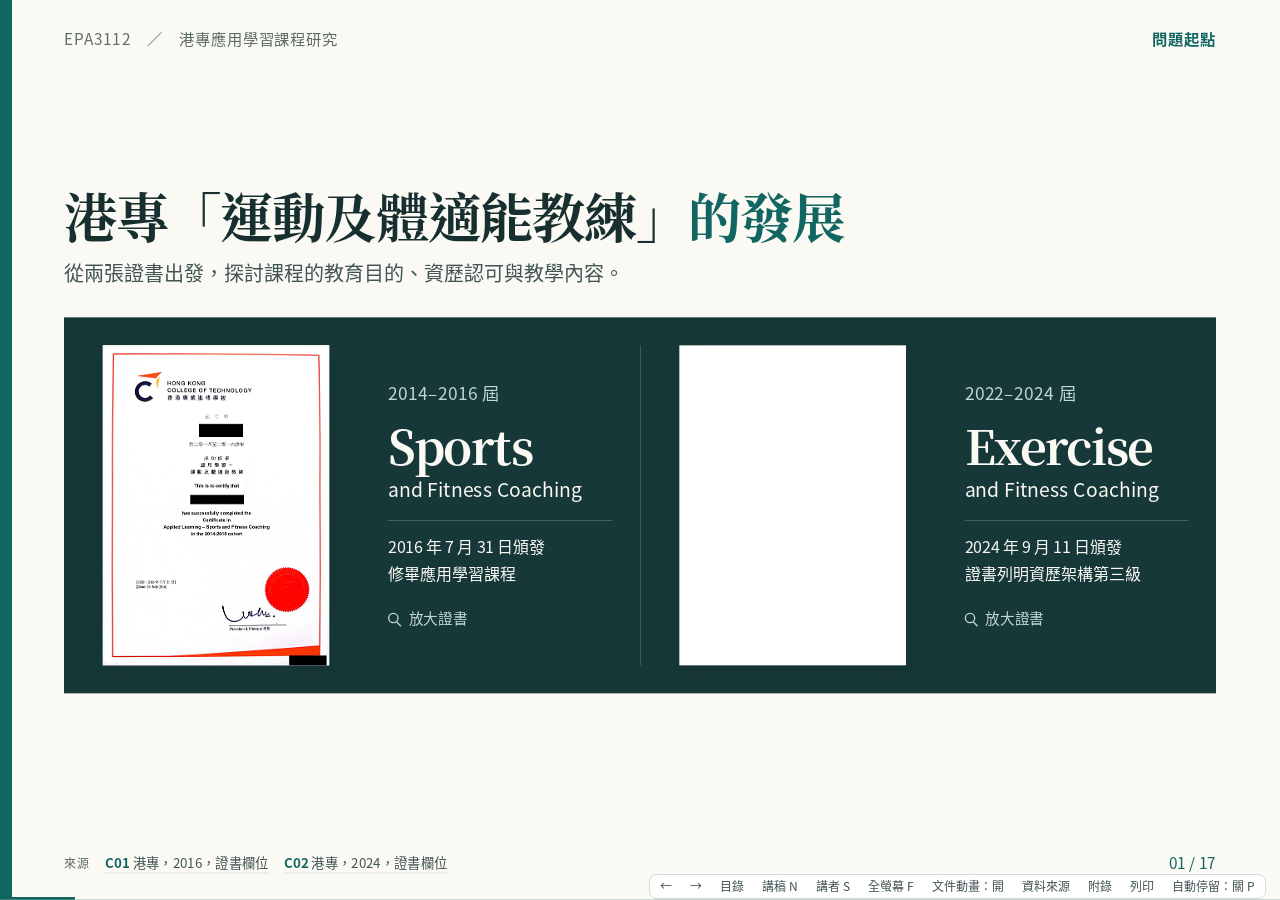
==== commit 24d08bd8: "支援簡報筆上下鍵及更新翻頁程式版本" ====
--- a/index.html
+++ b/index.html
@@ -526,4 +526,4 @@
 <dialog id="course-excerpt" aria-labelledby="excerpt-title" data-no-swipe style="width:min(92vw,1250px);max-width:94vw"><div class="dialog-top"><h2 id="excerpt-title">附錄一 · 科目 674</h2><button type="button" data-close>關閉</button></div><img src="images/edb-69-2020-674.png" style="display:block;width:100%;height:auto" alt="科目674 運動及體適能教練，港專，中文或英文，2020/21學年中四提早開辦模式一及二，課程費用14,200元"><p>教育局通函第 69/2020 號，頁 7。表頭與科目 674 原列合併節錄。 <a href="https://www.edb.gov.hk/attachment/tc/curriculum-development/renewal/CM/EDBCM20069C.pdf#page=7" target="_blank" rel="noopener">查看原頁</a></p></dialog>
 <dialog id="venue-policy" aria-labelledby="venue-policy-title" data-no-swipe><header class="dialog-top"><h2 id="venue-policy-title">馬鞍山校舍與「批地計劃」</h2><button type="button" data-close aria-label="關閉馬鞍山校舍說明" autofocus>關閉</button></header><dl class="venue-policy-rows"><div><dt>2013 年 2 月</dt><dd><p>教育局邀請非牟利院校申請馬鞍山空置校舍。院校可以象徵式租金遷入，改善全日制自資副學位或以上課程的教學環境。</p><div class="venue-citations"><a href="https://www.cspe.edu.hk/tc/overview/measures/land-grant-scheme/" target="_blank" rel="noopener"><b>D106</b> 批地計劃</a> <a href="https://www.info.gov.hk/gia/general/201302/19/P201302190242.htm" target="_blank" rel="noopener"><b>D107</b> 邀請申請</a></div></dd></div><div><dt>2013 年 8 月</dt><dd><p>教育局把校舍批予港專機構。《星島日報》報道，月租為一港元。港專表示，計劃把運動與體適能等需要實習場地的高級文憑課程遷入。</p><div class="venue-citations"><a href="https://www.info.gov.hk/gia/general/201308/05/P201308050262.htm" target="_blank" rel="noopener"><b>D108</b> 分配結果</a> <a href="https://eduplus.hk/search/article_detail.jsp?article_id=6962&amp;school_id=959" target="_blank" rel="noopener"><b>D109</b> 港專回應</a></div></dd></div><div><dt>本科的上課地點</dt><dd><p>2019–21 屆課程概覽列明，模式一可在耀安邨的馬鞍山校園或鞍誠街的本科校園上課。該屆亦包括羽毛球和籃球。</p><div class="venue-citations"><a href="https://www.edb.gov.hk/attachment/en/curriculum-development/cross-kla-studies/applied-learning/whats-new/Prospectus%20for%20Applied%20Learning%202019-21.pdf#page=70" target="_blank" rel="noopener"><b>D15</b> 課程概覽 · 頁 70–71</a></div></dd></div></dl></dialog>
 <dialog id="certificate-dialog" aria-labelledby="certificate-title" data-no-swipe><div class="dialog-top"><h2 id="certificate-title">港專證書</h2><button type="button" data-close aria-label="關閉證書">關閉</button></div><div class="certificate-enlargement"></div></dialog>
-<dialog id="toc-dialog" aria-labelledby="toc-title"><div class="dialog-top"><span>正文15頁 · 配時17分鐘 · 來源附頁2頁</span><button data-close aria-label="關閉目錄">關閉</button></div><h2 id="toc-title">簡報目錄</h2><ol class="toc-list"><li><button data-slide="1">01　兩張證書，一個課程的發展<small>講者 A · 0:45</small></button></li><li><button data-slide="2">02　科目674：把運動興趣連結升學與職業探索<small>講者 A · 1:00</small></button></li><li><button data-slide="3">03　多元學習制度，為運動課程提供發展空間<small>講者 A · 1:15</small></button></li><li><button data-slide="4">04　三所機構，三條供應時序<small>講者 A · 1:00</small></button></li><li><button data-slide="5">05　開辦背景：機構調整與多元學習需要<small>講者 A · 1:30</small></button></li><li><button data-slide="6">06　資助逐步擴展，支援修讀選擇<small>講者 B · 1:00</small></button></li><li><button data-slide="7">07　兩張證書之間，何時有了資歷認可？<small>講者 B · 1:30</small></button></li><li><button data-slide="8">08　課程修訂：技能、教學與成果的對應<small>講者 B · 1:20</small></button></li><li><button data-slide="9">09　2019評審：補強訓練內容、釐清資格定位<small>講者 B · 1:00</small></button></li><li><button data-slide="10">10　2020：深化職專教育，擴闊修讀選擇<small>講者 B · 1:00</small></button></li><li><button data-slide="11">11　政策怎樣讓學生提早接觸港專運動課？<small>講者 C · 1:30</small></button></li><li><button data-slide="12">12　場地與升學路徑：從修讀走向後續選擇<small>講者 C · 0:50</small></button></li><li><button data-slide="13">13　由瑜伽到伸展，課綱改了甚麼？<small>講者 C · 1:10</small></button></li><li><button data-slide="14">14　為何由瑜伽改教運動伸展？<small>講者 C · 1:10</small></button></li><li><button data-slide="15">15　港專「運動及體適能教練」｜從評估體能到帶領訓練<small>講者 C · 1:00</small></button></li><li><button data-slide="16">16　資料來源（1/2）｜正文及逐字稿的公開文件<small>附頁 · 不計入正文配時</small></button></li><li><button data-slide="17">17　資料來源（2/2）｜證書、經驗與延伸資料<small>附頁 · 不計入正文配時</small></button></li></ol></dialog><script id="source-data" type="application/json">[{"id": "D01", "type": "A", "title": "教育局通函146/2008：多元學習津貼的撥款安排", "document_date_or_version": "2008-09-26", "url": "https://applications.edb.gov.hk/circular/upload/EDBCM/EDBCM08146C.pdf", "locator": "PDF 1–2，§2–6", "supports": "2009/10起多元學習津貼早期撥款安排", "limits": "2008年文件列出政府與學校當年的費用分擔方式。", "relationship": "制度適用", "checked_on": "2026-11-16", "same_source_group": "D01", "local_original_in_package": "另存研究原文資料包；簡報分享包提供原網址及核讀紀錄", "download_sha256": "41b333015ac97b0cf583a2a22fbd607d638be55f6d2e42fdb1b813d4371964ac", "verification_status": "已核讀引用的頁面、段落或欄位。", "short": "教育局，2008，通函146，頁1–2", "retrieval_status": "已保存原文", "download_bytes": 173796, "review_state": "已核相關頁", "source_group": "政府／教育局"}, {"id": "D02", "type": "I", "title": "香港教育學院2011–12年報", "document_date_or_version": "2011–12年報；記述2011-12決策", "url": "https://www.eduhk.hk/ar/annual1112/pdf/HKIEd_Annual_Report_2011-2012.pdf", "locator": "印刷60／PDF62，司庫報告SCPE段落", "supports": "SCPE新營運策略及財務背景", "limits": "年報記錄教院及其持續專業教育學院的營運調整。", "relationship": "機構背景", "checked_on": "2026-11-16", "same_source_group": "D02", "local_original_in_package": "另存研究原文資料包；簡報分享包提供原網址及核讀紀錄", "download_sha256": "a4048244fcb711cc20724fd7ced3ed2e8cd025647ec7f0af5948777b08ac3527", "verification_status": "已核讀引用的頁面、段落或欄位。", "short": "教院，2011–12年報，頁60", "retrieval_status": "已保存原文", "download_bytes": 10108387, "review_state": "已核相關頁", "source_group": "院校／研究資料"}, {"id": "D03", "type": "I", "title": "香港教育學院2012–13年報", "document_date_or_version": "2012–13年報", "url": "https://www.eduhk.hk/ar/annual1213/Images/HKIED-annualreport2012-13.pdf", "locator": "印刷61／PDF64，SCPE段落", "supports": "2013/14完成委託課程餘下責任", "limits": "年報按院校整體業務敘述課程調整。", "relationship": "機構背景", "checked_on": "2026-11-16", "same_source_group": "D03", "local_original_in_package": "另存研究原文資料包；簡報分享包提供原網址及核讀紀錄", "download_sha256": "bd518bb57465c77fe72330a553166b0d22063138c4bd85819e24d5e3f0b41ef7", "verification_status": "已核讀引用的頁面、段落或欄位。", "short": "教院，2012–13年報，頁61", "retrieval_status": "已保存原文", "download_bytes": 13876537, "review_state": "已核相關頁", "source_group": "院校／研究資料"}, {"id": "D04", "type": "I", "title": "香港教育學院2014–15年報", "document_date_or_version": "2014–15年報", "url": "https://www.eduhk.hk/ar/annual1920/HKIEd_Annual_Report_2014-2015.pdf", "locator": "印刷61／PDF63，SCPE段落", "supports": "SCPE該年已停辦課程", "limits": "內容涉及持續專業教育學院的課程與營運安排。", "relationship": "機構背景", "checked_on": "2026-11-16", "same_source_group": "D04", "local_original_in_package": "另存研究原文資料包；簡報分享包提供原網址及核讀紀錄", "download_sha256": "2f5ac2e03f418916f1f7988c7f325b38f5dddde7c76ac9de5460b5211e8d94c8", "verification_status": "已核讀引用的頁面、段落或欄位。", "short": "教院，2014–15年報，頁61", "retrieval_status": "已保存原文", "download_bytes": 13655103, "review_state": "已核相關頁", "source_group": "院校／研究資料"}, {"id": "D05", "type": "A", "title": "立法會CB(4)620/14-15(02)：高中應用學習課程的推行", "document_date_or_version": "2015-03-16", "url": "https://www.legco.gov.hk/yr14-15/chinese/panels/ed/papers/ed20150316cb4-620-2-c.pdf", "locator": "附錄四，印刷／PDF14", "supports": "三機構2010–12至2015–17屆供應表", "limits": "表內的標記按提供機構、課程名稱及修讀屆別排列。", "relationship": "本科直接／機構對照", "checked_on": "2026-11-16", "same_source_group": "D05", "local_original_in_package": "另存研究原文資料包；簡報分享包提供原網址及核讀紀錄", "download_sha256": "18df031adc0ed3024871c01f7dae87e3cbe6bef83e84c5afaa260b300cf30315", "verification_status": "本次成功取得官方PDF，已核讀附錄四第14頁並目視確認表格。", "short": "立法會，2015，CB(4)620，附錄四頁14", "retrieval_status": "已保存原文", "download_bytes": 838078, "review_state": "已核相關頁", "source_group": "立法會文件"}, {"id": "D06", "type": "I", "title": "立法會CB(4)924/14-15(01)：補充資料", "document_date_or_version": "2015-05", "url": "https://www.legco.gov.hk/yr14-15/chinese/panels/ed/papers/ed20150316cb4-924-1-c.pdf", "locator": "附件印刷1–2／PDF2–3（164人次見印刷2）", "supports": "2014–16屆修讀學生人次及課程模式", "limits": "統計單位為修讀人次。", "relationship": "本科直接", "checked_on": "2026-11-16", "same_source_group": "D06", "local_original_in_package": "另存研究原文資料包；簡報分享包提供原網址及核讀紀錄", "download_sha256": "8f25a34bdc70af1a5717bfbe02744056dcc7111763564c9534de3b1e13398c8e", "verification_status": "本次成功取得官方PDF，已核讀附件第1–2頁，目視確認本科164人次。", "short": "立法會，2015，CB(4)924，附件頁2", "retrieval_status": "已保存原文", "download_bytes": 484745, "review_state": "已核相關頁", "source_group": "立法會文件"}, {"id": "D08", "type": "P", "title": "2014年施政報告", "document_date_or_version": "2014年施政報告", "url": "https://www.policyaddress.gov.hk/2014/chi/pdf/PA2014.pdf", "locator": "PDF27–28，§101–108", "supports": "政府提出檢視職業教育、成立專責小組、加強生涯規劃及設立資歷架構基金。", "limits": "屬2014年香港職業教育的整體政策。", "relationship": "政策背景", "checked_on": "2026-11-18", "same_source_group": "D08", "local_original_in_package": "另存研究原文資料包；簡報分享包提供原網址及核讀紀錄", "download_sha256": "125cb5b26c9f8f2f192864a2469292a4349446dec9c1ad67b9293c7d2af61c9b", "verification_status": "已對照原文所列頁面或網頁段落。", "short": "2014年施政報告", "retrieval_status": "已保存原文", "download_bytes": 778320, "review_state": "已核相關頁", "source_group": "政府／教育局"}, {"id": "D09", "type": "P", "title": "2015年推廣職業教育專責小組報告", "document_date_or_version": "2015-07", "url": "https://www.edb.gov.hk/attachment/tc/edu-system/other-edu-training/vocational-other-edu-program/Report%20of%20the%20Task%20Force%20on%20Promotion%20of%20Vocational%20Education%20%28CHI%29.pdf", "locator": "印刷21／PDF22，§2.5–2.6及註3；印刷87–88／PDF88–89，§6.36–6.39", "supports": "§2.5及註3：配合學生興趣／需要，新增修訂課程包括本科；§2.6：QF掛鈎讓學生在DSE以外取得認可資歷，支援深造及就業。§6.36–6.39：建議更多課程與QF掛鈎、政府提供100%課程費用津貼，以及2018評級安排。第6.39段記錄當時學校約負擔課程費的四分之一。", "limits": "2015年建議及取捨考慮，後續施行學年見D11。", "relationship": "政策背景", "checked_on": "2026-11-17", "same_source_group": "D09", "local_original_in_package": "另存研究原文資料包；簡報分享包提供原網址及核讀紀錄", "download_sha256": "eb33318ae37a08b080452f50e66fe4b8752bc2df1aeb1f8558591214a3c13d94", "verification_status": "已核讀引用的頁面、段落或欄位。", "short": "2015職教報告 · §2.5–2.6／6.39", "review_state": "已核相關頁", "retrieval_status": "已保存原文", "download_bytes": 15241316, "source_group": "政府／教育局"}, {"id": "D10", "type": "P", "title": "2016年施政報告全文（八）", "document_date_or_version": "2016-01-13", "url": "https://www.info.gov.hk/gia/general/201601/13/P201601130410.htm", "locator": "第196段", "supports": "全數資助中學提供ApL的政策宣告", "limits": "2016年施政報告交代政策方向，D11交代實施學年。", "relationship": "制度適用", "checked_on": "2026-11-16", "same_source_group": "D10", "local_original_in_package": "另存研究原文資料包；簡報分享包提供原網址及核讀紀錄", "download_sha256": "b8276a010d76913ed77e1834a2a61d18a3bde632b0564fec834754b82e542e60", "verification_status": "已核讀引用的頁面、段落或欄位。", "short": "施政報告，2016，§196", "retrieval_status": "已保存原文", "download_bytes": 8513, "review_state": "已核相關頁", "source_group": "政府／教育局"}, {"id": "D11", "type": "A", "title": "立法會：2016–17開支預算教育局答覆", "document_date_or_version": "2016–17開支預算", "url": "https://www.legco.gov.hk/yr15-16/chinese/fc/fc/w_q/edb-c.pdf", "locator": "EDB019：第18節EDB-1印刷37–38／PDF60–61；EDB040：印刷107／PDF130，答覆1(d)", "supports": "當時答覆已明列由2016/17學年全數資助應用學習；EDB019按課程組別列修讀人次，2014–16運動組別164人次。", "limits": "開支預算與運動組別數據分列，本科修讀人次見D06。", "relationship": "制度適用／備查", "checked_on": "2026-11-16", "same_source_group": "D11", "local_original_in_package": "另存研究原文資料包；簡報分享包提供原網址及核讀紀錄", "download_sha256": "3c51564497646b63dcabc875f15af2ead0effeea84908b4dee83edc8ec26ed59", "verification_status": "已核讀引用的頁面、段落或欄位。", "short": "2016預算答覆 · p107", "review_state": "已核相關頁", "retrieval_status": "已保存原文", "download_bytes": 11438113, "source_group": "立法會文件"}, {"id": "D12", "type": "C", "title": "應用學習課程概覽2016–18（中華基督教會銘基書院保存版本）", "document_date_or_version": "2016–18屆概覽", "url": "https://cccmkc.edu.hk/sites/default/files/pdf/prospectus_for_applied_learning_2016_2018.pdf", "locator": "印刷／PDF68–69", "supports": "六大部分、180課時，Zumba與瑜伽／太極並存；授課地點", "limits": "學校網站保存的教育局概覽副本，記錄當屆公布的課程安排。", "relationship": "本科直接", "checked_on": "2026-11-16", "same_source_group": "D12", "local_original_in_package": "另存研究原文資料包；簡報分享包提供原網址及核讀紀錄", "download_sha256": "b35a9360f8dbf15379e07203d602b78ac76c77381cc5d0db5ecdc47dcdb42fcd", "verification_status": "已核讀引用的頁面、段落或欄位。", "short": "課程概覽2016–18，頁68–69", "retrieval_status": "已保存原文", "download_bytes": 9394331, "review_state": "已核相關頁", "source_group": "院校／研究資料"}, {"id": "D13", "type": "P", "title": "教育局總結新學制中期檢討", "document_date_or_version": "2015-06-29", "url": "https://www.info.gov.hk/gia/general/201506/29/P201506290549.htm", "locator": "2015.06.29，課程建議中「40個應用學習課程」一項及公開評核建議", "supports": "教育局交代應用學習課程與資歷架構的聯繫，並提出細分達標並表現優異的成績匯報安排。", "limits": "2015年公布建議，D14及D56說明成績匯報的實施年度。", "relationship": "政策背景", "checked_on": "2026-11-18", "same_source_group": "D13", "local_original_in_package": "另存研究原文資料包；簡報分享包提供原網址及核讀紀錄", "download_sha256": "4f7b830a01cb5668b0de406ba4a1f2056e512971f2ee8194c8150ab7896dc22f", "verification_status": "已對照原文所列頁面或網頁段落。", "short": "政府公布新學制中期檢討建議", "retrieval_status": "已保存原文", "download_bytes": 6440, "review_state": "已核相關頁", "source_group": "政府／教育局"}, {"id": "D14", "type": "A", "title": "考評局：應用學習科目成績匯報", "document_date_or_version": "現行動態FAQ；制度自2018DSE", "url": "https://www.hkeaa.edu.hk/tc/hkdse/assessment/subject_information/category_b_subjects/faq_index/faq_03.html", "locator": "乙類科目常見問題，第1問「應用學習科目的成績如何匯報？」", "supports": "2018年文憑試起，一般應用學習採用達標、達標並表現優異（I）及（II）；應用學習中文另有安排。", "limits": "記錄文憑試的成績匯報方式，資歷級別見四份本科評審。", "relationship": "制度適用", "checked_on": "2026-11-18", "same_source_group": "D14", "local_original_in_package": "另存研究原文資料包；簡報分享包提供原網址及核讀紀錄", "download_sha256": "7c4f2eedca35adcdd5d84c4e5543ecdcaee5b93f553e566a6e6381018034a605", "verification_status": "已對照原文所列頁面或網頁段落。", "short": "考評局ApL常見問題：成績匯報", "retrieval_status": "已保存原文", "download_bytes": 83272, "review_state": "已核相關頁", "source_group": "考評／評審"}, {"id": "D15", "type": "C", "title": "教育局應用學習課程概覽2019–21", "document_date_or_version": "2019–21屆概覽", "url": "https://www.edb.gov.hk/attachment/en/curriculum-development/cross-kla-studies/applied-learning/whats-new/Prospectus%20for%20Applied%20Learning%202019-21.pdf", "locator": "印刷／PDF70–71", "supports": "八部分；功能性訓練、羽毛球、籃球；該頁無瑜伽", "limits": "2019–21課程概覽的主題按原頁記錄，導師的教學回憶另見O02。", "relationship": "本科直接", "checked_on": "2026-11-16", "same_source_group": "D15", "local_original_in_package": "另存研究原文資料包；簡報分享包提供原網址及核讀紀錄", "download_sha256": "31fd06bc468619d292edf129a45a1ee09791190085046faefa5b79adf85f7f0c", "verification_status": "已核讀引用的頁面、段落或欄位。", "short": "教育局，概覽2019–21，頁70–71", "retrieval_status": "已保存原文", "download_bytes": 4831996, "review_state": "已核相關頁", "source_group": "政府／教育局"}, {"id": "D17", "type": "P", "title": "2020年職專教育專責小組檢討報告", "document_date_or_version": "2020-01；提交2020-01-23另見D18", "url": "https://www.edb.gov.hk/attachment/tc/edu-system/other-edu-training/vocational-other-edu-program/VPET_TF_Report_2019_c.pdf", "locator": "印刷34／PDF36，§3.7；印刷40–42／PDF42–44，§3.27–3.33", "supports": "既有資助與QF回顧、ApL業界合作及進階路徑建議", "limits": "2020年1月專責小組的全港職專教育建議。", "relationship": "政策背景／制度適用", "checked_on": "2026-11-16", "same_source_group": "D17_U07", "local_original_in_package": "另存研究原文資料包；簡報分享包提供原網址及核讀紀錄", "download_sha256": "18e63543675570b603bb25df21b100d44c14748346740f200031c75169762a92", "verification_status": "已核讀引用的頁面、段落或欄位。", "short": "職專教育檢討，2020，§3.7／3.27–3.33", "retrieval_status": "已保存原文", "download_bytes": 16635863, "review_state": "已核相關頁", "source_group": "政府／教育局"}, {"id": "D18", "type": "A", "title": "立法會教育事務委員會：推廣職業專才教育專責小組檢討報告", "document_date_or_version": "2020-07-03", "url": "https://www.legco.gov.hk/yr19-20/chinese/panels/ed/papers/ed20200703cb4-764-1-c.pdf", "locator": "PDF1，§2–3；PDF2，§5", "supports": "2020年1月23日提交報告，提出透過應用學習及商校合作加強中學職專教育。", "limits": "記錄專責小組建議及提交立法會的時間。", "relationship": "行政跟進", "checked_on": "2026-11-18", "same_source_group": "D18", "local_original_in_package": "另存研究原文資料包；簡報分享包提供原網址及核讀紀錄", "download_sha256": "cc9594bb8ed969885b79f17bdeab80eba5a36187b7a07309f607d113cf337f26", "verification_status": "已對照原文所列頁面或網頁段落。", "short": "立法會CB(4)764/19-20(01)：職專教育檢討報告", "retrieval_status": "已保存原文", "download_bytes": 17072993, "review_state": "已核相關頁", "source_group": "立法會文件"}, {"id": "D19", "type": "A", "title": "政府成立推廣職業專才教育和資歷架構督導委員會", "document_date_or_version": "2020-09-01", "url": "https://www.info.gov.hk/gia/general/202009/01/P2020090100286.htm", "locator": "2020.09.01，新聞公報首兩段及委員任期段", "supports": "政府成立督導委員會以跟進專責小組建議，並承接資歷架構基金督導委員會職能。", "limits": "屬政府跟進全港職專教育及資歷架構的行政安排。", "relationship": "行政背景", "checked_on": "2026-11-18", "same_source_group": "D19", "local_original_in_package": "另存研究原文資料包；簡報分享包提供原網址及核讀紀錄", "download_sha256": "f25bd224daca51615244212e5eb005b51ff5ada61bff407300192247fe7f4cd6", "verification_status": "已對照原文所列頁面或網頁段落。", "short": "政府成立推廣職專教育和資歷架構督導委員會", "retrieval_status": "已保存原文", "download_bytes": 14681, "review_state": "已核相關頁", "source_group": "政府／教育局"}, {"id": "D20", "type": "A", "title": "教育局通函118/2021：2022–24年度ApL", "document_date_or_version": "2021-10-25；118/2021", "url": "https://www.edb.gov.hk/attachment/tc/curriculum-development/renewal/CM/EDBCM21118C.pdf", "locator": "PDF2，§6–8及註2", "supports": "中四或中五開課、第四選修科資助；2013/14已有中四模式二試點", "limits": "通函說明學校可以採用的安排及相關條件。", "relationship": "制度適用", "checked_on": "2026-11-16", "same_source_group": "D20", "local_original_in_package": "另存研究原文資料包；簡報分享包提供原網址及核讀紀錄", "download_sha256": "f4b8b8beff76e724da002413c59a1f7341ca42fcedd66aa18e75043be8f3cb09", "verification_status": "已核讀引用的頁面、段落或欄位。", "short": "教育局，2021，通函118，頁2", "retrieval_status": "已保存原文", "download_bytes": 716132, "review_state": "已核相關頁", "source_group": "政府／教育局"}, {"id": "D21", "type": "A", "title": "教育局接納學校課程檢討專責小組方向性建議", "document_date_or_version": "2020-12-09", "url": "https://www.info.gov.hk/gia/general/202012/09/P2020120900547.htm", "locator": "新聞公報正文及第四項安排", "supports": "政府對另一份2020報告的接受與跟進", "limits": "9月公布的是學校課程檢討，1月職專教育檢討見D17。", "relationship": "行政跟進", "checked_on": "2026-11-16", "same_source_group": "D21", "local_original_in_package": "另存研究原文資料包；簡報分享包提供原網址及核讀紀錄", "download_sha256": "67cfcf59fc2bc21b909adc0b23e4e59ab742c78b9055fc07fdacac93bb16c8e9", "verification_status": "已核讀引用的頁面、段落或欄位。", "short": "教育局，2020.12.09，新聞公報", "retrieval_status": "已保存原文", "download_bytes": 18113, "review_state": "已核相關頁", "source_group": "政府／教育局"}, {"id": "D22", "type": "P", "title": "2020年施政報告", "document_date_or_version": "2020年施政報告", "url": "https://www.policyaddress.gov.hk/2020/chi/pdf/PA2020.pdf", "locator": "印刷52／PDF60，第155段（以原頁影像核對）", "supports": "進一步推廣應用學習的政策方向", "limits": "通用要求適用於高中學校課程規劃。", "relationship": "政策背景", "checked_on": "2026-11-16", "same_source_group": "D22", "local_original_in_package": "另存研究原文資料包；簡報分享包提供原網址及核讀紀錄", "download_sha256": "e4622e1bffe56d56fed0f5ad75dce60d35b2f22853fbb1f600aeef7e39feb5ea", "verification_status": "已核讀引用的頁面、段落或欄位。", "short": "施政報告，2020，§155", "retrieval_status": "已保存原文", "download_bytes": 979445, "review_state": "已核相關頁", "source_group": "政府／教育局"}, {"id": "D23", "type": "C", "title": "教育局本科課程資料2024–26", "document_date_or_version": "2024–26屆；2024-06擬稿", "url": "https://www.edb.gov.hk/attachment/tc/curriculum-development/cross-kla-studies/applied-learning/course-information/2024-2026/48_Ex%20%26%20Fitness%20Coaching%2824-26%29_c.pdf", "locator": "PDF2，課程結構；2024年6月擬稿", "supports": "八部分含瑜伽、180課時、相關銜接方向", "limits": "按本版擬稿日期及適用屆別閱讀，院校各有入學要求。", "relationship": "本科直接", "checked_on": "2026-11-16", "same_source_group": "D23", "local_original_in_package": "另存研究原文資料包；簡報分享包提供原網址及核讀紀錄", "download_sha256": "79f1faa6a1dc616b13c18b997c8d2e53b4ab9d9b09d9d9bfbd0ec40b16097f8f", "verification_status": "已核讀引用的頁面、段落或欄位。", "short": "教育局，課綱2024–26，頁2", "retrieval_status": "已保存原文", "download_bytes": 980778, "review_state": "已核相關頁", "source_group": "政府／教育局"}, {"id": "D24", "type": "C", "title": "教育局本科課程資料2025–27", "document_date_or_version": "2025–27屆；2025-04擬稿", "url": "https://www.edb.gov.hk/attachment/tc/curriculum-development/cross-kla-studies/applied-learning/course-information/2025-2027/42_Ex%20%26%20Fitness%20Coaching%2825-27%29_c.pdf", "locator": "PDF2，課程結構；2025年4月擬稿", "supports": "2025–27課綱單元5列20小時瑜伽，涵蓋動作、呼吸、運動表現與飲食習慣。實用教練學36小時，訓練設計及執行24小時。", "limits": "這是2025–27年度、2027年文憑試的課綱，實際班別經驗見O04。", "relationship": "本科直接", "checked_on": "2026-11-16", "same_source_group": "D24", "local_original_in_package": "另存研究原文資料包；簡報分享包提供原網址及核讀紀錄", "download_sha256": "95f7b4098d1ba7b8c66edbdf2b071b1ebd782108c737161818624aa9f59c1660", "verification_status": "已核讀引用的頁面、段落或欄位。", "short": "教育局，課綱2025–27，頁2", "retrieval_status": "已保存原文", "download_bytes": 401286, "review_state": "已核相關頁", "source_group": "政府／教育局"}, {"id": "D25", "type": "C", "title": "港專應用學習小冊子，2025年2月編印", "document_date_or_version": "2025-02編印", "url": "https://mediastore.hkct.edu.hk/abouthkct/information-hub/download-zone/ApL_booklet_25-26_202502.pdf", "locator": "PDF1編印日期、PDF4本科頁", "supports": "七部分，列運動伸展", "limits": "資料反映2025年2月港專招生小冊子的編排，實際上課安排另見模式及班別資料。", "relationship": "本科直接", "checked_on": "2026-11-16", "same_source_group": "D25", "local_original_in_package": "另存研究原文資料包；簡報分享包提供原網址及核讀紀錄", "download_sha256": "58c03ce82f056dac545083dee64424e57f820890c328a9815cfeeb7780f87f05", "verification_status": "已核讀引用的頁面、段落或欄位。", "short": "港專，2025.02小冊子，PDF4", "retrieval_status": "已保存原文", "download_bytes": 5921135, "review_state": "已核相關頁", "source_group": "院校／研究資料"}, {"id": "D26", "type": "C", "title": "港專本科現行課程網頁", "document_date_or_version": "動態網頁；2026-11-16查閱", "url": "https://www.hkct.edu.hk/tc/programmes/sports/apl-exercise-fitness-coaching", "locator": "課程結構、上課地點與模式、資歷架構欄；2026-11-16查閱", "supports": "現行七部分與伸展、180課時、18個月、馬鞍山兩校園、QF3及QR", "limits": "頁面記錄查閱時的場地及升學資料，早期場地可對讀D12及D15。", "relationship": "本科現況", "checked_on": "2026-11-16", "same_source_group": "D26", "local_original_in_package": "另存研究原文資料包；簡報分享包提供原網址及核讀紀錄", "download_sha256": "535696620d5ba115d3561367f091cf12aa86096ddcd43c20793d431e81d1d854", "verification_status": "已核讀引用的頁面、段落或欄位。", "short": "港專課程網頁，查閱2026.11.16", "retrieval_status": "已保存原文", "download_bytes": 91370, "review_state": "已核相關頁", "source_group": "院校／研究資料"}, {"id": "D28", "type": "A", "title": "立法會十一題：香港中學文憑考試的科目安排", "document_date_or_version": "2021-06-16", "url": "https://www.info.gov.hk/gia/general/202106/16/P2021061600308.htm", "locator": "2021.06.16，政府答覆（二）及（三）", "supports": "應用學習由校外課程提供機構設計和教授，著重實用元素、理論與實踐，以及與職業領域的連繫。", "limits": "政府答覆涵蓋全港應用學習的設計及教授安排。", "relationship": "制度背景", "checked_on": "2026-11-18", "same_source_group": "D28", "local_original_in_package": "另存研究原文資料包；簡報分享包提供原網址及核讀紀錄", "download_sha256": "afab8344a1649fb61e69720d4cf0b0331352cd3735eb721bddde9dd263e2384a", "verification_status": "已對照原文所列頁面或網頁段落。", "short": "立法會十一題：文憑試科目安排", "retrieval_status": "已保存原文", "download_bytes": 20877, "review_state": "已核相關頁", "source_group": "政府／教育局"}, {"id": "D29", "type": "C", "title": "教育局應用學習課程概覽2023–25", "document_date_or_version": "2023–25屆概覽", "url": "https://www.edb.gov.hk/attachment/en/curriculum-development/cross-kla-studies/applied-learning/ref-and-resources/applied-learning-prospectus/ApL%20Prospectus%202023-25%20cohort.pdf", "locator": "印刷100–101／PDF102–103，項目46", "supports": "模式一列中四於2022年9月、中五於2023年9月開課。第5單元「瑜伽」佔20小時。", "limits": "概覽列出該屆的開課安排和單元課時。模式二細節由中學與港專協定。", "relationship": "本科直接", "checked_on": "2026-11-18", "same_source_group": "D29", "local_original_in_package": "另存研究原文資料包；簡報分享包提供原網址及核讀紀錄", "download_sha256": "a2b7565fdf2c3355ce7add4f87704295cd1b91bd9118f3b86db5bb36f464db3b", "verification_status": "已核讀引用的頁面、段落或欄位。", "short": "教育局，概覽2023–25，頁100–101", "retrieval_status": "已保存原文", "download_bytes": 8090000, "review_state": "已核相關頁", "source_group": "政府／教育局"}, {"id": "D30", "type": "C", "title": "考評局：674科2025年評核方案", "document_date_or_version": "2025考試年度", "url": "https://www.hkeaa.edu.hk/DocLibrary/HKDSE/Subject_Information/apl/Science/674/674-AS-2025-E.pdf", "locator": "PDF1，2025年科目674評核方案，課業2、4及7", "supports": "課業2選擇及實施合適的體適能測試，佔10%。課業4瑜伽實務佔10%。課業7由三至四人一組為指定群組設計及實施訓練計劃，以書面計劃及實務評核，佔30%。", "limits": "適用於2025年文憑試考生，各項百分比為本科評核比重。", "relationship": "本科直接", "checked_on": "2026-11-18", "same_source_group": "D30", "local_original_in_package": "另存研究原文資料包；簡報分享包提供原網址及核讀紀錄", "download_sha256": "44899ce772055d05197a5aeb0e9eb1ba1bd506375d74bf83065c82dd7e499937", "verification_status": "已核讀引用的頁面、段落或欄位。", "short": "考評局，674 評核方案，課業 7", "review_state": "已核相關頁", "retrieval_status": "已保存原文", "download_bytes": 94413, "source_group": "考評／評審"}, {"id": "D31", "type": "A", "title": "立法會二十二題：推廣應用學習科目", "document_date_or_version": "2025-09-25", "url": "https://www.info.gov.hk/gia/general/202509/25/P2025092500466.htm", "locator": "書面答覆（一）至（三）、（四），與議員提問分開", "supports": "政府回覆2021至2025 ApL報考人數由3430至7891；2025仍在探討優化成績匯報。", "limits": "政府答覆列出全港應用學習數據，以及議員對成績匯報的提問。", "relationship": "整體背景", "checked_on": "2026-11-16", "same_source_group": "D31", "local_original_in_package": "另存研究原文資料包；簡報分享包提供原網址及核讀紀錄", "download_sha256": "23f860f0fd0b561049db0a3736414ef740430c38ee1ba0751536ec4bbabfd4c4", "verification_status": "已核讀引用的頁面、段落或欄位。", "short": "立法會二十二題：推廣應用學習科目", "review_state": "已核相關頁", "retrieval_status": "已保存原文", "download_bytes": 21916, "source_group": "政府／教育局"}, {"id": "D32", "type": "P", "title": "職專教育官方網站：推廣職業專才教育專責小組", "document_date_or_version": "動態官方專責小組介紹", "url": "https://www.vpet.edu.hk/tc/overview/task-force-on-promotion-of-vpet/", "locator": "「推廣職業教育專責小組」及「推廣職業專才教育專責小組」兩節", "supports": "官方回顧2014年成立的專責小組及2015年報告，另載2018年4月13日成立新一屆專責小組、2020年1月23日提交檢討報告。", "limits": "此頁回顧兩屆專責小組，具體建議見D09和D17。", "relationship": "政策背景", "checked_on": "2026-11-18", "same_source_group": "D32", "local_original_in_package": "另存研究原文資料包；簡報分享包提供原網址及核讀紀錄", "download_sha256": "9a1f069fb600788ccddaa4c765bbf6669b595bbd5a402292494defcc95913826", "verification_status": "已對照原文所列頁面或網頁段落。", "short": "職專教育官方網站：兩屆專責小組", "retrieval_status": "已保存原文", "download_bytes": 20179, "review_state": "已核相關頁", "source_group": "院校／研究資料"}, {"id": "D34", "type": "P", "title": "職業導向課程資歷獲廣泛認可", "document_date_or_version": "2006-08-08", "url": "https://www.info.gov.hk/gia/general/200608/08/P200608080151.htm", "locator": "2006.08.08，新聞公報首兩段", "supports": "教育統籌局記錄2003年9月推出試點，並說明第二屆（2004–06）的資歷在進修及工作上的認可。", "limits": "公報交代早期香港職業導向課程試點的資歷安排。", "relationship": "制度源流", "checked_on": "2026-11-18", "same_source_group": "D34", "local_original_in_package": "另存研究原文資料包；簡報分享包提供原網址及核讀紀錄", "download_sha256": "345a4bcc4e1661c8c86229a69d61242745019508469b1c957abb3bf5ee677efe", "verification_status": "已對照原文所列頁面或網頁段落。", "short": "2006年政府應用學習相關新聞公報", "retrieval_status": "已保存原文", "download_bytes": 5663, "review_state": "已核相關頁", "source_group": "政府／教育局"}, {"id": "D35", "type": "P", "title": "《策動未來——應用學習（前稱職業導向教育）及特殊學校的新高中學制》", "document_date_or_version": "2006-08", "url": "https://www.edb.gov.hk/attachment/tc/curriculum-development/cross-kla-studies/applied-learning/curriculum-documents/cos_sen_report_print_060920_c.pdf", "locator": "印刷6–7／PDF20–21，§2.16–2.19；撮要PDF5", "supports": "由2006–08試點屆別起採用「應用學習」名稱；解釋其新高中定位。", "limits": "報告記錄先導課程在制度層面的命名和發展。", "relationship": "背景候選", "checked_on": "2026-11-16", "same_source_group": "D35", "local_original_in_package": "另存研究原文資料包；簡報分享包提供原網址及核讀紀錄", "download_sha256": "276d0f4d6f0b400914a756d139966fae18d0072c5cb117839f50f33931c5e07c", "verification_status": "已核讀引用的頁面、段落或欄位。", "short": "2006報告 · §2.19", "review_state": "已核相關頁", "retrieval_status": "已保存原文", "download_bytes": 884214, "source_group": "政府／教育局"}, {"id": "D36", "type": "C", "title": "教育局本科課程資料2026–28", "document_date_or_version": "2026–28屆；2025-11擬稿", "url": "https://www.edb.gov.hk/attachment/tc/curriculum-development/cross-kla-studies/applied-learning/course-information/2026-2028/45_Ex%20%26%20Fitness%20Coaching%2826-28%29_c.pdf", "locator": "PDF1學習成果、PDF2課程結構、PDF4–5學與教及課程支柱（2025年11月擬稿）", "supports": "七部分共180接觸課時。伸展運動20小時，涵蓋不同運動項目的肌肉群和關節及伸展安全。教練、訓練設計及執行60小時，涵蓋設計教案和試教。學與教舉例包括按群體制定及執行活動、分析體適能測試結果、解釋及示範技巧。", "limits": "原文名稱為「伸展運動」；港專小冊子D25用「運動伸展」。文件擬稿時間與適用屆別、實際授課日須分開。", "relationship": "本科直接", "checked_on": "2026-11-18", "same_source_group": "D36", "local_original_in_package": "另存研究原文資料包；簡報分享包提供原網址及核讀紀錄", "download_sha256": "a6c130ea74340c66672c88395734d0c602db113910d05677e46433cd378d82c3", "verification_status": "已核讀引用的頁面、段落或欄位。", "short": "教育局，2026–28 課綱，頁 1–2、4–5", "retrieval_status": "已保存原文", "download_bytes": 373590, "review_state": "已核相關頁", "source_group": "政府／教育局"}, {"id": "D37", "type": "A", "title": "教育局通函49/2026：2027–29年度ApL", "document_date_or_version": "2026-04-08；49/2026", "url": "https://applications.edb.gov.hk/circular/upload/EDBCM/EDBCM26049C.pdf", "locator": "印刷／PDF1–3，§3、7–9", "supports": "現行ApL職專教育定位；中四／中五修讀；模式二由學校及機構議定課表、場地和設施，慎重考慮班數；合資格學校獲津貼向機構支付課程費，不可向學生收費。", "limits": "屬適用年度的全港通函，界定學校可採用的開辦及協調安排。", "relationship": "制度適用", "checked_on": "2026-11-17", "same_source_group": "D37", "local_original_in_package": "另存研究原文資料包；簡報分享包提供原網址及核讀紀錄", "download_sha256": "793d7866bb8e475cbe291882a08e36205707a9f711553c6ee8214890b316d924", "verification_status": "已核讀所存PDF第1–3頁、§3、7–9及模式表。", "short": "教育局，2026，通函49，頁1–3", "retrieval_status": "已保存原文", "download_bytes": 1243875, "review_state": "已核相關頁", "source_group": "政府／教育局"}, {"id": "D41", "type": "C", "title": "香港學術及職業資歷評審局 港專學程評審摘要 2016年11月", "document_date_or_version": "封面2016-11；發布2017-01-16見D60", "url": "https://hkcaavq.edu.hk/upload/report/578/file/HKCT_LPA_20170116.pdf", "locator": "印刷1–4／PDF2–5，評定、必要條件及§3.1課程目標", "supports": "認可期由2017年1月1日起。印刷3頁要求檢討內容和結構，適當加入專項運動技能及教授實習。同頁§3.1列出與職業相關的能力及教練基礎技能，印刷4頁列學習成效。", "limits": "檢討要求、提交期限及課程目標均見印刷3頁（PDF第4頁）。", "relationship": "本科直接", "checked_on": "2026-11-16", "same_source_group": "D41", "local_original_in_package": "另存研究原文資料包；簡報分享包提供原網址及核讀紀錄", "download_sha256": "81f764308e028fe59af1b20952b258cdf377c33a2cd577b5e4058f274ca5cb0b", "verification_status": "已核讀引用的頁面、段落或欄位。", "short": "評審局，2016，頁1–4", "retrieval_status": "已保存原文", "download_bytes": 229542, "review_state": "已核相關頁", "source_group": "考評／評審"}, {"id": "D42", "type": "C", "title": "香港學術及職業資歷評審局 港專評審摘要 2019年11月", "document_date_or_version": "封面2019-11；現場評審2019-09-25", "url": "https://hkcaavq.edu.hk/upload/report/1121/file/Summary%20Report_HKCT_1_LPA_4Re-LPA_VA1007_20200120.pdf", "locator": "印刷6–7／PDF7–8，§2.7–2.9；印刷10–11／PDF11–12，§2.13–2.14", "supports": "§2.8.2把有效期內維持認可與按期履行§2.13要求相連。就本科，實踐單元須加入心肺功能訓練並提交課綱、教案及教材。§2.14另就中文名稱提出建議。", "limits": "就本科而言，心肺訓練屬要求，中文課名屬建議，英文名見報告封面。", "relationship": "本科直接", "checked_on": "2026-11-16", "same_source_group": "D42", "local_original_in_package": "另存研究原文資料包；簡報分享包提供原網址及核讀紀錄", "download_sha256": "f7c1cf68eaabe68de72d3f296ae6edf8d1b0ffea809d971a90ba4b416355d6b9", "verification_status": "已核讀引用的頁面、段落或欄位。", "short": "評審局，2019，頁6–7／10–11", "retrieval_status": "已保存原文", "download_bytes": 438701, "review_state": "已核相關頁", "source_group": "考評／評審"}, {"id": "D43", "type": "C", "title": "香港學術及職業資歷評審局 港專評審摘要 2022年7月", "document_date_or_version": "封面2022-07；檔名日期2022-10-05", "url": "https://hkcaavq.edu.hk/upload/report/1573/file/Summary%20Report_LPA_ReLPA_HKCT_20221005.pdf", "locator": "印刷5–6／PDF6–7，§2.7–2.9；印刷11／PDF12，本科目標；印刷14／PDF15，單元表", "supports": "續評認可期為2025年1月1日至2027年8月31日，QF第3級。營辦者列出的課程目標包括教練實務和職業相關能力，單元表仍列瑜伽。", "limits": "400為報告列出的收生上限，生效日期見有效期欄。", "relationship": "本科直接", "checked_on": "2026-11-16", "same_source_group": "D43", "local_original_in_package": "另存研究原文資料包；簡報分享包提供原網址及核讀紀錄", "download_sha256": "50eb2872eb0a0677ebf8cb69e9903e5ae6bc64672c66391c32530b221a1c7d18", "verification_status": "已核讀引用的頁面、段落或欄位。", "short": "評審局，2022，頁5–6、11、14", "retrieval_status": "已保存原文", "download_bytes": 1590881, "review_state": "已核相關頁", "source_group": "考評／評審"}, {"id": "D44", "type": "C", "title": "香港學術及職業資歷評審局 港專評審摘要 2025年6月", "document_date_or_version": "封面2025-06；檔名日期2025-07-18", "url": "https://www.hkcaavq.edu.hk/upload/report/2052/file/Summary%20Report_Re-LPA_HKCT_20250718.pdf", "locator": "印刷3–4／PDF4–5；印刷16–17／PDF17–18", "supports": "2027-09-01至2030-08-31認可；七部分及Stretching Exercises", "limits": "本科條目的收生上限為600，認可期由2027年9月起。", "relationship": "本科直接", "checked_on": "2026-11-16", "same_source_group": "D44", "local_original_in_package": "另存研究原文資料包；簡報分享包提供原網址及核讀紀錄", "download_sha256": "ed5b0b4e5d5a9a381a295aa61954021de8b4b95dd10a7711cf0203ae4db01da3", "verification_status": "已核讀引用的頁面、段落或欄位。", "short": "評審局，2025，頁3–4／16–17", "retrieval_status": "已保存原文", "download_bytes": 1567058, "review_state": "已核相關頁", "source_group": "考評／評審"}, {"id": "D45", "type": "P", "title": "政府新聞公報 2003年高中應用學習前身試點", "document_date_or_version": "2003-03-18", "url": "https://www.info.gov.hk/gia/general/200303/18/0318119.htm", "locator": "2003-03-18新聞公報正文", "supports": "2003/04職業導向多元化課程試點", "limits": "文件反映職業導向課程先導階段的制度設計。", "relationship": "制度源流", "checked_on": "2026-11-16", "same_source_group": "D45", "local_original_in_package": "另存研究原文資料包；簡報分享包提供原網址及核讀紀錄", "download_sha256": "6376fcb4add829f51dfcac25d7a55ec85bad634f40b1d0026f7622d0be4d1531", "verification_status": "已核讀引用的頁面、段落或欄位。", "short": "政府新聞公報，2003.03.18", "retrieval_status": "已保存原文", "download_bytes": 3182, "review_state": "已核相關頁", "source_group": "政府／教育局"}, {"id": "D46", "type": "P", "title": "行政長官2017年施政報告", "document_date_or_version": "2017.10.11", "url": "https://www.policyaddress.gov.hk/2017/sim/pdf/PA2017.pdf", "locator": "PDF39，§125；繁體網頁同段", "supports": "回顧落實2015年建議、為中學提供應用學習津貼，並提出深化職專教育研究和推廣。", "limits": "此條為2017年10月11日公布的施政報告。", "relationship": "政策背景", "checked_on": "2026-11-18", "same_source_group": "D46", "local_original_in_package": "另存研究原文資料包；簡報分享包提供原網址及核讀紀錄", "download_sha256": "5d92e1c7fbc5123de72e1067301881a7b4ce94820eb89d6ff9ed70f7b6defb9c", "verification_status": "已對照原文所列頁面或網頁段落。", "short": "2017年施政報告", "retrieval_status": "已保存原文", "download_bytes": 1039037, "review_state": "已核相關頁", "source_group": "政府／教育局", "alternate_url": "https://www.policyaddress.gov.hk/2017/chi/policy_ch04.html"}, {"id": "D47", "type": "P", "title": "行政長官2022年施政報告：職專教育", "document_date_or_version": "2022年施政報告", "url": "https://www.policyaddress.gov.hk/2022/tc/p122.html", "locator": "§122（v）「加強中學生應用學習及職場體驗」", "supports": "政府提出優化高中應用學習課程、提供更多選擇和支援，並推出商校合作計劃2.0。", "limits": "政策適用於高中應用學習及商校合作的整體發展。", "relationship": "政策背景", "checked_on": "2026-11-18", "same_source_group": "D47", "local_original_in_package": "另存研究原文資料包；簡報分享包提供原網址及核讀紀錄", "download_sha256": "d1aa2e16c8c2483996a613e056774b3876ea073e1c8f9300dea4a21ad5c190c6", "verification_status": "已對照原文所列頁面或網頁段落。", "short": "2022年施政報告 職專教育", "retrieval_status": "已保存原文", "download_bytes": 12310, "review_state": "已核相關頁", "source_group": "政府／教育局"}, {"id": "D49", "type": "I", "title": "考評局：2022年文憑試歷年乙類科目統計", "document_date_or_version": "2022DSE統計第7節", "url": "https://www.hkeaa.edu.hk/DocLibrary/HKDSE/Exam_Report/Examination_Statistics/dseexamstat22_7.pdf", "locator": "表7f，PDF42（2021及2022英文名稱）、50（2016全體）；表7e，PDF35（日校）", "supports": "全體考生表於2021年仍用Sports and Fitness Coaching，2022年用Exercise and Fitness Coaching。2016全體符合出席要求的考生有101人。", "limits": "同一統計表可比較相鄰年度的英文名稱。評審文件用名與考生表分開記錄。", "relationship": "本科統計", "checked_on": "2026-11-18", "same_source_group": "D49", "local_original_in_package": "另存研究原文資料包；簡報分享包提供原網址及核讀紀錄", "download_sha256": "5e425a571190f07beaf401fe4d433ff6151623890ecb163eb41f5a674cb21935", "verification_status": "已對照原文所列頁面或網頁段落。", "short": "考評局，歷年乙類統計，表7f頁42", "retrieval_status": "已保存原文", "download_bytes": 2377585, "review_state": "已核相關頁", "source_group": "考評／評審"}, {"id": "D50", "type": "I", "title": "教育局 2022–24年度應用學習開課安排", "document_date_or_version": "2022-09-07更新；2022–24屆", "url": "https://www.edb.gov.hk/attachment/en/curriculum-development/cross-kla-studies/applied-learning/repository/ApL_202224_Commencement%20Arrangement.pdf", "locator": "印刷／PDF32，674欄", "supports": "中五模式一四班2022-09-24於馬鞍山開始", "limits": "公布的日期和場地適用於表列班別。", "relationship": "本科直接", "checked_on": "2026-11-16", "same_source_group": "D50", "local_original_in_package": "另存研究原文資料包；簡報分享包提供原網址及核讀紀錄", "download_sha256": "e72f8ee6c5f7dc9c76fa7bb3c71c9db54dc129357e6479206e5f91af9b1384da", "verification_status": "已核讀引用的頁面、段落或欄位。", "short": "教育局，2022–24開課安排，頁32", "retrieval_status": "已保存原文", "download_bytes": 1428793, "review_state": "已核相關頁", "source_group": "政府／教育局"}, {"id": "D51", "type": "C", "title": "港專應用學習小冊子 2024年5月", "document_date_or_version": "2024-05編印", "url": "https://mediastore.hkct.edu.hk/abouthkct/media-centre/download-zone/2024_APL_booklet_202405.pdf", "locator": "PDF7本科結構", "supports": "八部分、瑜伽、QF及當時登記期限", "limits": "本冊於2024年5月編印，招生及登記資料按冊內的適用屆別閱讀。", "relationship": "本科直接", "checked_on": "2026-11-16", "same_source_group": "D51", "local_original_in_package": "另存研究原文資料包；簡報分享包提供原網址及核讀紀錄", "download_sha256": "d787f1e2de9bb658da6fbf52e99e1cf3f56268bfb0e0a9ef5d343495b8599ebb", "verification_status": "已核讀引用的頁面、段落或欄位。", "short": "港專，2024.05小冊子，PDF7", "retrieval_status": "已保存原文", "download_bytes": 6830767, "review_state": "已核相關頁", "source_group": "院校／研究資料"}, {"id": "D52", "type": "A", "title": "教育局 應用學習質素保證及認可", "document_date_or_version": "動態頁面；2026-11-16查閱", "url": "https://www.edb.gov.hk/apl/tc/quality-assurance-and-recognition/", "locator": "「質素保證」、「成績匯報」及「資歷認可」三節", "supports": "查閱時頁面仍列2018起三個成績匯報級別；說明QF證書與HKDSE成績分開，質保由相關委員會、評審局及考評局參與。", "limits": "網頁概述查閱時的制度，個別課程的認可期見評審摘要。", "relationship": "索引／待取", "checked_on": "2026-11-16", "same_source_group": "D52", "local_original_in_package": "另存研究原文資料包；簡報分享包提供原網址及核讀紀錄", "download_sha256": "0aec55814ed86fe0461f04c945ce63fb6beff8aecaaf45d11ae6cada5d064c6e", "verification_status": "已核讀引用的頁面、段落或欄位。", "short": "教育局 應用學習質素保證及認可", "retrieval_status": "已保存原文", "download_bytes": 281406, "review_state": "已核相關頁", "source_group": "政府／教育局"}, {"id": "D53", "type": "P", "title": "學校課程檢討專責小組向教育局提交檢討報告", "document_date_or_version": "2020-09-22", "url": "https://www.info.gov.hk/gia/general/202009/22/P2020092200320p.htm", "locator": "2020.09.22，公報首段及六個方向性建議", "supports": "專責小組提交最終報告，列出六個方向性及相互關連的建議，包括進一步推廣應用學習。", "limits": "2020年9月公布的是學校課程檢討建議，施行安排見D20。", "relationship": "政策時間點", "checked_on": "2026-11-18", "same_source_group": "D53", "local_original_in_package": "另存研究原文資料包；簡報分享包提供原網址及核讀紀錄", "download_sha256": "0981dd94bdb35f81b9e18343e41ec15bd23a4ec27d3390c23a92dc1a6765df30", "verification_status": "已對照原文所列頁面或網頁段落。", "short": "政府新聞公報 學校課程檢討專責小組提交報告", "retrieval_status": "已保存原文", "download_bytes": 4771, "review_state": "已核相關頁", "source_group": "政府／教育局"}, {"id": "D54", "type": "A", "title": "政府新聞公報 推行高中及高等教育新學制已達里程碑", "document_date_or_version": "2009-07-03", "url": "https://www.info.gov.hk/gia/general/200907/03/P200907030252.htm", "locator": "2009-07-03新聞公報正文", "supports": "2009年9月實施新高中及2012首屆DSE", "limits": "此頁描述全港高中學制，院校的開辦屆別見D05。", "relationship": "制度源流", "checked_on": "2026-11-16", "same_source_group": "D54", "local_original_in_package": "另存研究原文資料包；簡報分享包提供原網址及核讀紀錄", "download_sha256": "efefc46df90339468c6e95d9d806ea0ac646e997ad4f2db0ed1b7043b4b15e49", "verification_status": "已核讀引用的頁面、段落或欄位。", "short": "政府新聞公報，2009.07.03", "retrieval_status": "已保存原文", "download_bytes": 3840, "review_state": "已核相關頁", "source_group": "政府／教育局"}, {"id": "D55", "type": "P", "title": "行政長官2021年施政報告：多元進階路徑", "document_date_or_version": "2021年施政報告", "url": "https://www.policyaddress.gov.hk/2021/chi/pdf/PA2021.pdf", "locator": "印刷47／PDF55，§142", "supports": "由2021/22學年中四起推行四個核心科目優化，繼續推廣應用學習及發展多元化課程。", "limits": "PDF版與政府網站「多元進階路徑」第142段為同一項政策。", "relationship": "政策背景", "checked_on": "2026-11-18", "same_source_group": "D55", "local_original_in_package": "另存研究原文資料包；簡報分享包提供原網址及核讀紀錄", "download_sha256": "08968a5973f8c9439fbb76b0c3abc479355b0d906d6278b33d0128d348adad35", "verification_status": "已對照原文所列頁面或網頁段落。", "short": "2021年施政報告", "retrieval_status": "已保存原文", "download_bytes": 937783, "review_state": "已核相關頁", "source_group": "政府／教育局", "alternate_url": "https://www.policyaddress.gov.hk/2021/chi/p140.html"}, {"id": "D56", "type": "A", "title": "應用學習課程及評估指引 2009年 2017年11月更新", "document_date_or_version": "2009；2017-11更新", "url": "https://www.edb.gov.hk/attachment/tc/curriculum-development/cross-kla-studies/applied-learning/ref-and-resources/ApL%20C%26A%20Guide%20C%202017.pdf", "locator": "印刷34–36／PDF39–41，§5.4–5.6及附錄一", "supports": "課程導師評核、考評局調整成績；2012–17兩級，2018起三個匯報級別；質保涉及設計、教授及評估調整。", "limits": "指引交代文憑試的成績匯報級別，本科資歷另見評審摘要。", "relationship": "制度適用", "checked_on": "2026-11-16", "same_source_group": "D56", "local_original_in_package": "另存研究原文資料包；簡報分享包提供原網址及核讀紀錄", "download_sha256": "6e280dc06d9914ac37e3bf2b8b20eb6a1eefb489f935fe3a766b99fb7ee90dd1", "verification_status": "已核讀引用的頁面、段落或欄位。", "short": "應用學習課程及評估指引 2009年 2017年11月更新", "review_state": "已核相關頁", "retrieval_status": "已保存原文", "download_bytes": 4605536, "source_group": "政府／教育局"}, {"id": "D57", "type": "P", "title": "學校課程檢討專責小組最後報告 2020年9月", "document_date_or_version": "2020-09", "url": "https://www.edb.gov.hk/attachment/tc/curriculum-development/renewal/taskforce_cur/TF_CurriculumReview_FinalReport_c.pdf", "locator": "印刷27–28／PDF34–35，§3.7.1–3.7.3", "supports": "第四項方向性建議：中四、第四選修科、校內修讀與支援", "limits": "9月的學校課程檢討聚焦學校課程，1月的職專教育檢討另見D17。", "relationship": "政策建議", "checked_on": "2026-11-16", "same_source_group": "D57", "local_original_in_package": "另存研究原文資料包；簡報分享包提供原網址及核讀紀錄", "download_sha256": "d6b908b8ea0a7eaab995ae14f552f203f6e6a7fc9df4a46ea406f16a979fdc10", "verification_status": "已核讀引用的頁面、段落或欄位。", "short": "學校課程檢討，2020，§3.7.1", "retrieval_status": "已保存原文", "download_bytes": 24174921, "review_state": "已核相關頁", "source_group": "政府／教育局"}, {"id": "D58", "type": "A", "title": "教育局：優化高中課程", "document_date_or_version": "動態網頁；記述2021-04優化", "url": "https://www.edb.gov.hk/tc/curriculum-development/renewal/opt_ss_curriculum.html", "locator": "「高中四個核心科目」及「高中選修科目（包括應用學習和其他語言）」", "supports": "2021年4月接納優化方案，學校可運用釋出的課時讓學生增修選修科，包括應用學習。", "limits": "說明四個核心科目的優化及學校可如何運用釋出的課時。", "relationship": "制度背景", "checked_on": "2026-11-18", "same_source_group": "D58", "local_original_in_package": "另存研究原文資料包；簡報分享包提供原網址及核讀紀錄", "download_sha256": "b5a8ff32ebcb3dc9d413cb02af8ff36649578c564b6501421cf4fb3e432bde3b", "verification_status": "已對照原文所列頁面或網頁段落。", "short": "教育局 優化高中課程", "retrieval_status": "已保存原文", "download_bytes": 278032, "review_state": "已核相關頁", "source_group": "政府／教育局"}, {"id": "D60", "type": "I", "title": "評審局：港專運動及體適能教練與公關及傳訊課程評審索引", "document_date_or_version": "2017-01-16發布索引", "url": "https://hkcaavq.edu.hk/zh-hant/accreditation/accreditation_reports/summary_reports?page=304", "locator": "索引2017.01.16，港專雙課程條目；原件D41", "supports": "索引列2017年1月16日發布。連結的評審摘要封面為2016年11月，認可期由2017年1月1日起。", "limits": "索引頁次隨新增項目移動，可按2017年1月16日、港專及課程名查找。", "relationship": "本科發布紀錄", "checked_on": "2026-11-18", "same_source_group": "D60", "local_original_in_package": "另存研究原文資料包；簡報分享包提供原網址及核讀紀錄", "verification_status": "已對照原文所列頁面或網頁段落。", "short": "評審局評審報告公開索引：港專2017年1月16日條目", "retrieval_status": "已核官方索引", "review_state": "已核相關頁", "source_group": "考評／評審"}, {"id": "C01", "title": "港專2014–2016屆證書（觀眾版已匿名化）", "type": "C", "document_date_or_version": "2016-07-31頒發", "locator": "證書課程名、屆別、日期欄", "supports": "Sports and Fitness Coaching；2014–2016屆；2016-07-31。", "limits": "證書記錄該生於2016年獲頒的英文科名及當時證面欄位。", "short": "港專，2016，證書欄位", "url": "", "verification_status": "已核讀引用的頁面、段落或欄位。", "checked_on": "2026-11-16", "relationship": "本科直接", "same_source_group": "C01", "review_state": "已核相關頁", "source_group": "口述／個人資料"}, {"id": "C02", "title": "港專2022–2024屆證書例子（觀眾版已匿名化）", "type": "C", "document_date_or_version": "2024-09-11頒發", "locator": "證書課程名、屆別、日期、QF及QR欄", "supports": "Exercise and Fitness Coaching；QF3；QR20/000003/L3。", "limits": "證書記錄另一持證人的頒授資料及所列資歷。", "short": "港專，2024，證書欄位", "url": "", "verification_status": "已核讀引用的頁面、段落或欄位。", "checked_on": "2026-11-16", "relationship": "本科直接", "same_source_group": "C02", "review_state": "已核相關頁", "source_group": "口述／個人資料"}, {"id": "O01", "title": "Nelson修讀經驗", "type": "O", "document_date_or_version": "2014–2016", "locator": "交接包02_RESEARCH，第8節；口述整理，無正式逐字稿", "supports": "2014升中五開始修讀，星期六何文田校區上課，無須付學費。", "limits": "地點、上課安排及當時無須付學費均屬組員修讀經驗。屆別另見C01。", "short": "交接口述紀錄 · O01", "url": "", "verification_status": "已對照組員提供的修讀經歷。", "checked_on": "2026-11-16", "relationship": "背景或口述", "same_source_group": "O01", "review_state": "組員修讀經驗", "source_group": "口述／個人資料"}, {"id": "O02", "title": "2017年新班教學安排（導師轉述）", "type": "O", "document_date_or_version": "描述2017年9月新一屆", "locator": "組員整理的導師回憶，2017年9月新一屆", "supports": "新一屆刪去Zumba／Aerobic Dance，保留瑜伽。", "limits": "涉及該導師描述的新一屆課堂。", "short": "交接口述紀錄 · O02", "url": "", "verification_status": "按組員提供的導師說明整理。", "checked_on": "2026-11-16", "relationship": "背景或口述", "same_source_group": "O02", "review_state": "導師轉述", "source_group": "口述／個人資料"}, {"id": "O04", "title": "Nelson本人教學經驗", "type": "O", "document_date_or_version": "授課經驗：2025-09；使用者補充確認：2026-11-16", "locator": "交接包02_RESEARCH第8節；2026-11-16本對話兩次書面回覆", "supports": "Nelson主要任教模式二，2025年9月開課的新班包括中四及中五，改教伸展；2024入讀學生仍瑜伽。使用者亦區分模式一10月開課。", "limits": "涉及組員任教的模式二班別。文憑試屆別依教育局一般修讀安排對照。", "short": "模式二任教經驗", "url": "", "verification_status": "按任教組員的班級經驗及2026年11月16日書面補充整理。", "checked_on": "2026-11-16", "relationship": "背景或口述", "same_source_group": "O04", "review_state": "本人補充", "source_group": "口述／個人資料"}, {"id": "U14", "title": "香港職業技術教育的發展路向探索", "type": "R", "document_date_or_version": "1999", "locator": "封面及版權頁（PDF1–2）；摘要印刷1／PDF5；方向討論印刷20、23／PDF24、27", "supports": "以經濟生產、個人發展及社會整合三個角度討論職業教育；提出在結構、課程與財政上重新定位，並重視綜合普通教育及彈性培訓。", "limits": "1999年的研究提供香港職業技術教育發展及公眾觀感的歷史背景。", "short": "黎萬紅、鍾宇平、孔繁盛；香港中文大學教育學院／香港教育研究所，1999", "url": "", "verification_status": "全本37頁，核讀封面、版權頁、摘要與發展方向的討論。", "checked_on": "2026-11-16", "relationship": "延伸研究背景", "same_source_group": "U14", "review_state": "已核讀相關頁（使用者提供PDF）", "source_group": "院校／研究資料"}, {"id": "U15", "title": "人盡其才——如何開拓青年就業出路", "type": "R", "document_date_or_version": "2015.07", "locator": "版權頁PDF2；研究摘要i–v／PDF5–9；應用學習印刷12–14／PDF24–26；參考文獻46／PDF58", "supports": "把ApL描述為理論與實踐結合、探索職業的途徑；研究討論青年對升學認可、職業形象及資訊的看法。", "limits": "研究以當年青年及全體應用學習為對象。表3.6、3.7與立法會原表同源。", "short": "香港青年協會青年研究中心／青年創研庫，2015.07", "url": "", "verification_status": "全本76頁，核讀摘要、應用學習段落、印刷13頁表格及參考文獻。", "checked_on": "2026-11-16", "relationship": "延伸研究背景", "same_source_group": "U15", "review_state": "已核讀相關頁（使用者提供PDF）", "source_group": "院校／研究資料"}, {"id": "U16", "title": "「職業教育與青少年發展」研究（最終報告）", "type": "R", "document_date_or_version": "2017.08", "locator": "封面PDF1；行政摘要i–iv／PDF2–5；印刷13–14、19、51–52／PDF26–27、32、64–65", "supports": "研究描述受訪者對職業教育、QF及銜接出路的理解；印刷19頁回顧ApL兩種模式，印刷52頁表3.27呈現受訪學生及家長對增加ApL等建議的意見。", "limits": "封面署2017年8月。表3.27採4分量表，前頁電話調查採5分量表。", "short": "香港教育大學研究團隊；智經研究中心委託，2017.08", "url": "", "verification_status": "全本129頁，核讀摘要、制度回顧及表3.27。", "checked_on": "2026-11-16", "relationship": "延伸研究背景", "same_source_group": "U16", "review_state": "已核讀相關頁（使用者提供PDF）", "source_group": "院校／研究資料"}, {"id": "U18", "title": "職專教育．職看未來：回顧與展望", "type": "R", "document_date_or_version": "2021.06；電子版2021.09.14修訂", "locator": "PDF／印刷4–5、14–15、26–27、70、72、252、440", "supports": "分析整體職專教育的社會經濟角色；第26–27頁提出加強中學職專路徑及檢討ApL評級等建議；圖3-6把生涯規劃、ApL和其他學習經歷並列。", "limits": "報告提出提升成績匯報上限的建議，並估算整體職專教育影響。", "short": "羅兵咸永道諮詢服務有限公司（PwC）；職業訓練局（VTC）委託，2021.06；電子版2021.09.14修訂", "url": "", "verification_status": "全本512頁，中英雙語，核讀與應用學習相關的段落，包括中文印刷27頁和72頁圖3-6。", "checked_on": "2026-11-16", "relationship": "延伸研究背景", "same_source_group": "U18", "review_state": "已核讀相關頁（使用者提供PDF）", "source_group": "院校／研究資料"}, {"id": "D64", "title": "應用學習課程及評估指引2009原版", "url": "https://www.edb.gov.hk/attachment/tc/curriculum-development/cross-kla-studies/applied-learning/curriculum-documents/past-documents/ApL%20C%20and%20A%20Guide_C.pdf", "type": "A", "document_date_or_version": "2009原版", "locator": "印刷1／PDF8，§1.1–1.2", "supports": "回顧2000改革、2001學會學習、2003試點、2005行動方案及2006藍圖的制度關係。", "limits": "此處引用2009原版指引概論的歷史回顧。", "relationship": "研究備查", "short": "應用學習課程及評估指引2009原版", "checked_on": "2026-11-16", "same_source_group": "D64", "verification_status": "已核讀引用的頁面、段落或欄位。", "review_state": "已核相關頁", "download_sha256": "4e999aadf44ce17dd5dc234681204cab4ddab0599c052c09393b1351dd1ed878", "retrieval_status": "已保存原文", "download_bytes": 1264068, "local_original_in_package": "另存研究原文資料包；簡報分享包提供原網址及核讀紀錄", "source_group": "政府／教育局"}, {"id": "D68", "title": "2017年立法會教育支援文件CB(4)134/17-18(02)", "url": "https://www.legco.gov.hk/yr16-17/chinese/hc/sub_com/hs101/papers/hs10120171104cb4-134-2-c.pdf", "type": "A", "document_date_or_version": "2017-11，CB(4)134/17-18(02)", "locator": "印刷／PDF4，§15–16", "supports": "回顧自2016/17起全數資助高中學生最多兩個ApL課程；當年受惠超過9000人次，津貼超過6000萬元。", "limits": "數字是全港應用學習受惠人次及學校津貼。", "relationship": "研究備查", "short": "2017落實回顧 · §16", "checked_on": "2026-11-16", "same_source_group": "D68", "verification_status": "已核讀引用的頁面、段落或欄位。", "review_state": "已核相關頁", "download_sha256": "071a9ee4c5fc346c9c8334c7037e9f76af84703b8b741cc1b81e4423a86ad002", "retrieval_status": "已保存原文", "download_bytes": 332599, "local_original_in_package": "另存研究原文資料包；簡報分享包提供原網址及核讀紀錄", "source_group": "立法會文件"}, {"id": "D69", "title": "教育局通函48/2025：2026–28應用學習", "url": "https://applications.edb.gov.hk/circular/upload/EDBCM/EDBCM25048C.pdf", "type": "A", "document_date_or_version": "通函48/2025；2026–28年度／2028 DSE", "locator": "PDF1–3，§6–10；尤其p2模式一／二、p3§10", "supports": "180小時、一般中四或中五開課；2026–28年度成績於2028 DSE公布；模式二由學校與機構議定時間及場地。", "limits": "通函界定一般入讀安排，新班教學記錄見O04。", "relationship": "研究備查", "short": "48/2025 · p2–3", "checked_on": "2026-11-16", "same_source_group": "D69", "verification_status": "已核讀引用的頁面、段落或欄位。", "review_state": "已核相關頁", "download_sha256": "47f5d8ac28de116611a1e1644fc5115a6db9dac62ec891d301b39dc72651b6bd", "retrieval_status": "已保存原文", "download_bytes": 1564969, "local_original_in_package": "另存研究原文資料包；簡報分享包提供原網址及核讀紀錄", "source_group": "政府／教育局"}, {"id": "D70", "title": "教育局通函95/2024：2025–27應用學習", "url": "https://applications.edb.gov.hk/circular/upload/EDBCM/EDBCM24095C.pdf", "type": "A", "document_date_or_version": "通函95/2024；2025–27年度／2027 DSE", "locator": "PDF2–3，§6–10", "supports": "2025–27年度無論中四或中五開課均報考2027 DSE；模式二可議定上課安排。", "limits": "屆別須配合中四或中五的入讀年份對照。", "relationship": "研究備查", "short": "95/2024 · p2–3", "checked_on": "2026-11-16", "same_source_group": "D70", "verification_status": "已核讀引用的頁面、段落或欄位。", "review_state": "已核相關頁", "download_sha256": "a8c203a8233481bda86d60e506a699909b0e94a4f401d4f122ae7595255475d1", "retrieval_status": "已保存原文", "download_bytes": 1549552, "local_original_in_package": "另存研究原文資料包；簡報分享包提供原網址及核讀紀錄", "source_group": "政府／教育局"}, {"id": "D73", "title": "教育局應用學習課程概覽2027–29", "url": "https://www.edb.gov.hk/attachment/en/curriculum-development/cross-kla-studies/applied-learning/ref-and-resources/applied-learning-prospectus/ApL%20Prospectus_2027-29_Final.pdf", "type": "A", "document_date_or_version": "2027–29年度；2026-11-16取得", "locator": "印刷92–93／PDF94–95，本科第42項、代碼674", "supports": "本科列七部分、伸展運動20小時，合共180小時；模式一中四2026年10月、中五2027年10月。", "limits": "概覽列出2027年中五開課的安排及當屆單元名稱。", "relationship": "研究備查", "short": "2027–29概覽 · p92–93", "checked_on": "2026-11-16", "same_source_group": "D73", "verification_status": "已核讀引用的頁面、段落或欄位。", "review_state": "已核相關頁", "download_sha256": "3c2e8276630089c0b28ba405777a61f23b2475089a703541970eeb859d6842de", "retrieval_status": "已保存原文", "download_bytes": 22788917, "local_original_in_package": "另存研究原文資料包；簡報分享包提供原網址及核讀紀錄", "source_group": "政府／教育局"}, {"id": "D79", "title": "教育局2026–27開支預算答覆", "url": "https://www.edb.gov.hk/attachment/tc/about-edb/press/legco/replies-to-fc/edb-c-2627.pdf", "type": "A", "document_date_or_version": "2026–27開支預算答覆", "locator": "EDB066 印刷216／PDF224；EDB154 印刷453–454／PDF461–462", "supports": "列2024及2025約7800、8000報考人次；明言未統計升讀相關專上課程比例；交代持續課程檢視機制。EDB066列出2024/25學年「多元學習津貼—應用學習課程」實際開支1億7,030萬港元。", "limits": "80.4%及79.2%是全港應用學習報考人次相對修讀人次的比例。兩個津貼項目分列，應用學習中文津貼另計。", "relationship": "研究備查", "short": "2026/27預算答覆 · EDB066、154", "checked_on": "2026-11-25", "same_source_group": "D79", "verification_status": "已核讀引用的頁面、段落或欄位。", "review_state": "已核相關頁", "download_sha256": "d4b43ea53d18dd7769669548cc7a667ebb0d2eab656951b697e720cfe117041a", "retrieval_status": "已保存原文", "download_bytes": 6942651, "local_original_in_package": "另存研究原文資料包；簡報分享包提供原網址及核讀紀錄", "source_group": "政府／教育局"}, {"id": "D80", "title": "2025/26中四開課安排（2026–28年度）", "url": "https://www.edb.gov.hk/attachment/en/curriculum-development/cross-kla-studies/applied-learning/repository/Commencement_2026-28_ECC_20250630.pdf", "type": "A", "document_date_or_version": "2025-06-30更新；2025/26中四模式一", "locator": "PDF1及16；674的TA、TB班", "supports": "2026–28年度／2028 DSE；2025-10-04開課，馬鞍山校園。", "limits": "適用於所列中四模式一班。模式二由學校與機構議定開課日期。", "relationship": "研究備查", "short": "中四開課表 · p16", "checked_on": "2026-11-16", "same_source_group": "D80", "verification_status": "已核讀引用的頁面、段落或欄位。", "review_state": "已核相關頁", "download_sha256": "1b3290f93e0dd3f6e9310f0026d84590ed43c0b69654ec42abf3489a1e573a13", "retrieval_status": "已保存原文", "download_bytes": 1238990, "local_original_in_package": "另存研究原文資料包；簡報分享包提供原網址及核讀紀錄", "source_group": "政府／教育局"}, {"id": "D81", "title": "2025/26中五開課安排（2025–27年度）", "url": "https://www.edb.gov.hk/attachment/en/curriculum-development/cross-kla-studies/applied-learning/repository/Commencement_2025-27_NF_20250528.pdf", "type": "A", "document_date_or_version": "2025-05-28更新；2025/26中五模式一", "locator": "PDF1、29–30；674的SA–SF班", "supports": "2025–27年度／2027 DSE；2025-10-04開課，馬鞍山校園。", "limits": "表列中五模式一班的開課日，較早概覽的招生月份見D91。", "relationship": "研究備查", "short": "中五開課表 · p29–30", "checked_on": "2026-11-16", "same_source_group": "D81", "verification_status": "已核讀引用的頁面、段落或欄位。", "review_state": "已核相關頁", "download_sha256": "35e8a0c8ab02886dd46ed79ae606aa24df792ff66286ca0356acaf7e9c3e5fb8", "retrieval_status": "已保存原文", "download_bytes": 1427461, "local_original_in_package": "另存研究原文資料包；簡報分享包提供原網址及核讀紀錄", "source_group": "政府／教育局"}, {"id": "D82", "title": "2024/25中四開課安排（2025–27年度）", "url": "https://www.edb.gov.hk/attachment/en/curriculum-development/cross-kla-studies/applied-learning/repository/Commencement_2025-27_ECC_20240705.pdf", "type": "A", "document_date_or_version": "2024-07-05更新；2024/25中四模式一", "locator": "PDF1及13；674的SK班", "supports": "2025–27年度／2027 DSE；2024-09-28開課。", "limits": "2024中四及2025中五入讀可同屬2027文憑試屆別。", "relationship": "研究備查", "short": "2024中四開課 · p13", "checked_on": "2026-11-16", "same_source_group": "D82", "verification_status": "已核讀引用的頁面、段落或欄位。", "review_state": "已核相關頁", "download_sha256": "df265073ea04337c9b55ae8f19db9ba2c29822087870e8b156c7e41e61e5d2c7", "retrieval_status": "已保存原文", "download_bytes": 1344799, "local_original_in_package": "另存研究原文資料包；簡報分享包提供原網址及核讀紀錄", "source_group": "政府／教育局"}, {"id": "D86", "title": "考評局2025應用學習評核及匯報簡報", "url": "https://edb.gov.hk/attachment/en/curriculum-development/cross-kla-studies/applied-learning/repository/5. ApL School Briefing_2026-28_HKEAA.pdf", "type": "A", "document_date_or_version": "2025-05-08簡介；2026–28年度", "locator": "PDF1、3–5、20", "supports": "三個匯報級別：Attained、Distinction(I)、Distinction(II)；I與甲類3級、II與4級或以上比較；成績調整方式。", "limits": "文件交代2025年考試的成績匯報方法。", "relationship": "研究備查", "short": "考評局2025應用學習評核及匯報簡報", "checked_on": "2026-11-16", "same_source_group": "D86", "verification_status": "已核讀引用的頁面、段落或欄位。", "review_state": "已核相關頁", "download_sha256": "c74712cd5412aab297515080d14f8755130da2c0c79575bac722b3738a96d268", "retrieval_status": "已保存原文", "download_bytes": 1223872, "local_original_in_package": "另存研究原文資料包；簡報分享包提供原網址及核讀紀錄", "source_group": "政府／教育局"}, {"id": "D87", "title": "考評局2016文憑試統計第7節", "url": "https://www.hkeaa.edu.hk/DocLibrary/HKDSE/Exam_Report/Examination_Statistics/dseexamstat16_7.pdf", "type": "A", "document_date_or_version": "2016 DSE統計第7節", "locator": "表7e印刷114／PDF13（日校）；表7f印刷120／PDF19（全體）", "supports": "674：全體報考134、符合出席要求101，達標或以上85.1%；日校報考129、符合出席要求97，達標或以上85.6%。", "limits": "2016文憑試成績以符合出席要求的考生為分母，另分全體及日校考生。", "relationship": "本科直接", "short": "考評局，2016 統計，表 7f", "checked_on": "2026-11-16", "same_source_group": "D87", "verification_status": "已核讀引用的頁面、段落或欄位。", "review_state": "已核相關頁", "download_sha256": "914371ef305ef887fa553be45f6daae94d045460861af1df13de4edd34943d96", "retrieval_status": "已保存原文", "download_bytes": 1066403, "local_original_in_package": "另存研究原文資料包；簡報分享包提供原網址及核讀紀錄", "source_group": "考評／評審"}, {"id": "D90", "title": "教育局應用學習概覽2026–28", "url": "https://edb.gov.hk/attachment/en/curriculum-development/cross-kla-studies/applied-learning/ref-and-resources/applied-learning-prospectus/ApL Prospectus_2026-28_Final.pdf", "type": "A", "document_date_or_version": "2026–28年度概覽；2026-11-16取得", "locator": "印刷98–99／PDF100–101，本科第45項", "supports": "「運動伸展」20小時、七部分、合共180小時；模式一中四2025年10月及中五2026年10月。", "limits": "概覽印作「運動伸展」，同屆課綱D36印作「伸展運動」。", "relationship": "研究備查", "short": "2026–28概覽 · p98–99", "checked_on": "2026-11-16", "same_source_group": "D90", "verification_status": "已核讀引用的頁面、段落或欄位。", "review_state": "已核相關頁", "download_sha256": "1b6843ce427be079c5f61bd2406e90c7af5d11cbffe775b9f6d9e807d3c14599", "retrieval_status": "已保存原文", "download_bytes": 7325454, "local_original_in_package": "另存研究原文資料包；簡報分享包提供原網址及核讀紀錄", "source_group": "政府／教育局"}, {"id": "D91", "title": "教育局應用學習概覽2025–27", "url": "https://edb.gov.hk/attachment/en/curriculum-development/cross-kla-studies/applied-learning/ref-and-resources/applied-learning-prospectus/ApL Prospectus_2025-27 Online.pdf", "type": "A", "document_date_or_version": "2025–27年度概覽；2026-11-16取得", "locator": "印刷92–93／PDF94–95，本科第42項", "supports": "瑜伽20小時、八部分180小時；早期概覽列模式一中五2025年9月。", "limits": "概覽列出招生月份，具體的中五模式一開課日見D81。", "relationship": "研究備查", "short": "2025–27概覽 · p92–93", "checked_on": "2026-11-16", "same_source_group": "D91", "verification_status": "已核讀引用的頁面、段落或欄位。", "review_state": "已核相關頁", "download_sha256": "93daf1947c761f395c9679de89f5a65154c6e34bf540d778d9ffd76c9db4cb28", "retrieval_status": "已保存原文", "download_bytes": 16045152, "local_original_in_package": "另存研究原文資料包；簡報分享包提供原網址及核讀紀錄", "source_group": "政府／教育局"}, {"id": "D95", "title": "2023政府就教育相關議案的進度報告（CB(3)676/2023(01)）", "url": "https://www.legco.gov.hk/yr2023/chinese/counmtg/motion/cm20230607-wcs-prpt-c.pdf", "type": "A", "document_date_or_version": "2023年議案跟進報告", "locator": "PDF5，§16–19", "supports": "政府表示自2020/21起的中四開課、第四選修資助、延伸課程及初中導引等措施已落實並恆常化。", "limits": "2023年進度報告記錄全港應用學習的施行情況。", "relationship": "研究備查", "short": "政府進度報告，2023，§16", "checked_on": "2026-11-18", "same_source_group": "D95", "verification_status": "已核讀引用的頁面、段落或欄位。", "review_state": "已核相關頁", "download_sha256": "63fbfc2beb56363898f731e30c77b130ad1fe3245235bf3d0f14004a06132b6b", "retrieval_status": "已保存原文", "download_bytes": 602330, "local_original_in_package": "另存研究原文資料包；簡報分享包提供原網址及核讀紀錄", "source_group": "立法會文件"}, {"id": "D100", "type": "P", "title": "立法會教育事務委員會2015年3月16日會議紀錄（CB(4)1085/14-15）", "document_date_or_version": "會議日期2015-03-16", "url": "https://www.legco.gov.hk/yr14-15/chinese/panels/ed/minutes/ed20150316.pdf", "locator": "印刷／PDF11–13頁，第34、39、41段；第34段跨11–12頁", "short": "2015課程取捨說明 · §34、39", "supports": "課程配合社會經濟需要、持份者期望；定期檢視課程組合。", "limits": "說明教育局如何選取及定期檢視整體課程組合。", "verification_status": "已讀相關完整頁段並核對原文", "review_state": "已核相關頁", "retrieval_status": "已保存原文", "source_group": "立法會", "checked_on": "2026-11-17", "same_source_group": "D100", "download_sha256": "849602567551b25797b816bac3b99b1580ba9425ad09ac3302b8e84fe9e82772", "local_original_in_package": "公開原文保存於工作區research/2026-11-17/recheck，分享包提供原文網址。"}, {"id": "D101", "type": "C", "title": "港專：運動學士學位─由獎學金說起", "document_date_or_version": "頁面未明示發布日期；內文談及2018年成績及當時新辦學士課程", "url": "https://www.hkct.edu.hk/tc/abouthkct/media-centre/press-release/sport-scholarship", "locator": "正文陳卓禧解釋獎學金及運動學士課程的段落；完整閱讀正文", "short": "港專運動升學路徑理念", "supports": "校方解釋後期運動學士及獎學金的升學路徑、青年發展與人才培育理念。", "limits": "港專以後期運動學士課程及獎學金說明院校的進修路徑理念。", "verification_status": "已讀相關完整頁段並核對原文", "review_state": "已核相關頁", "retrieval_status": "已保存原文", "source_group": "院校原文", "checked_on": "2026-11-17", "same_source_group": "D101", "download_sha256": "0090d465a97d511047348e13d578fb33602a2f4302216ecce0ae62092042361d", "local_original_in_package": "公開原文保存於工作區research/2026-11-17/recheck，分享包提供原文網址。"}, {"id": "O09", "type": "O", "title": "運動伸展單元的調整考慮（課程團隊說明，組員轉述）", "document_date_or_version": "2026-11-17本對話補充；所述為2025新班調整", "url": "", "locator": "2026.11.17書面轉述，涉及2025新班", "short": "課程團隊說明，組員轉述", "supports": "回應學校及市場需要、部分學生對瑜伽名稱的接受程度與宗教觀感，並突出伸展在不同運動中的應用。", "limits": "記錄課程團隊對學校、市場及課程命名的考慮，適用於說明調整理由。", "verification_status": "依組員2026年11月17日提供的書面轉述整理。", "review_state": "組員書面轉述", "source_group": "口述／個人資料", "checked_on": "2026-11-17", "relationship": "本科調整理由的內部說明", "same_source_group": "O09"}, {"id": "D102", "type": "C", "title": "教育局《初中應用學習導引課程》活動表（2025–27 年度）", "document_date_or_version": "2024.05 活動 · 2025–27 年度", "url": "https://www.edb.gov.hk/attachment/en/curriculum-development/cross-kla-studies/applied-learning/repository/Junior%20Taster%20Programmes%20%282025-27%20Cohort%202027%20HKDSE%29%20info.pdf#page=28", "locator": "印刷／PDF 第28頁，科目674，網上及實體場", "short": "教育局，初中導引活動表，頁28", "supports": "2024年5月11日網上示範健身訓練、籃球及體適能測試。5月18日馬鞍山實體場安排教練示範、體適能測試和健身器材體驗。", "limits": "活動表記錄科目674為初中生公布的導引安排，兩場的形式、日期及內容分列。", "verification_status": "已核讀教育局原件第28頁的兩個活動項目及地點。", "review_state": "已核相關頁", "retrieval_status": "已保存原文", "source_group": "政府／教育局", "checked_on": "2026-11-18", "same_source_group": "D102", "local_original_in_package": "原件保存在工作區 research/2026-11-18/source-review/D102.pdf。分享包提供教育局原文連結及頁碼。", "download_sha256": "06cca809e7dea2851fae720b50f5a72dcac953eb5d8e268e87e6849eb4d64c6d", "download_bytes": 1279817}, {"id": "D103", "type": "A", "title": "教育局通函第69/2020號：應用學習課程", "document_date_or_version": "2020；69/2020", "url": "https://www.edb.gov.hk/attachment/tc/curriculum-development/renewal/CM/EDBCM20069C.pdf#page=7", "locator": "第6段（PDF頁2）、第27段（PDF頁5）及附錄一科目674（PDF頁7）", "supports": "2020/21學年可提早於中四開課，應用學習作第四選修科可獲資助。港專本科中四可採模式一或模式二。", "limits": "表內列出可供開辦的模式。", "relationship": "制度適用", "checked_on": "2026-11-19", "same_source_group": "D103", "local_original_in_package": "", "download_sha256": "", "verification_status": "已核讀引用的頁面、段落或欄位。", "short": "教育局，通函69/2020，頁7", "retrieval_status": "網上原文", "download_bytes": "", "review_state": "已核相關頁", "source_group": "政府／教育局"}, {"id": "D106", "type": "P", "title": "自資專上教育資訊平台《批地計劃》", "short": "教育局，批地計劃", "document_date_or_version": "計劃簡介", "locator": "計劃目的及支援形式", "url": "https://www.cspe.edu.hk/tc/overview/measures/land-grant-scheme/", "supports": "政府可按象徵式租金出租空置政府物業，支援非牟利辦學機構提供經本地評審的自資專上課程。", "limits": "這是專上教育的校舍支援措施。高中應用學習班的上課地點見各屆課程概覽。", "relationship": "校舍政策背景", "source_group": "政府／教育局", "checked_on": "2026-11-25", "same_source_group": "D106", "local_original_in_package": "", "download_sha256": "", "verification_status": "已核讀引用的原文段落。", "retrieval_status": "網上原文", "download_bytes": "", "review_state": "已核相關頁"}, {"id": "D107", "type": "A", "title": "教育局推出用地及空置校舍供非牟利院校申請", "short": "教育局，邀請申請校舍，2013.02.19", "document_date_or_version": "2013.02.19", "locator": "馬鞍山校舍的用途及租金安排", "url": "https://www.info.gov.hk/gia/general/201302/19/P201302190242.htm", "supports": "教育局邀請院校申請馬鞍山空置校舍，用來重置辦學環境有待改善的院校，服務對象為開辦全日制、經本地評審的自資副學位或以上課程的非牟利院校。", "limits": "文件交代申請條件和改善學習環境的政策目的。分配結果見D108。", "relationship": "校舍政策背景", "source_group": "政府／教育局", "checked_on": "2026-11-25", "same_source_group": "D107", "local_original_in_package": "", "download_sha256": "", "verification_status": "已核讀引用的原文段落。", "retrieval_status": "網上原文", "download_bytes": "", "review_state": "已核相關頁"}, {"id": "D108", "type": "A", "title": "政府分配空置校舍支持自資專上院校提升質素", "short": "教育局，校舍分配結果，2013.08.05", "document_date_or_version": "2013.08.05", "locator": "第1至3段，獲配機構及目的", "url": "https://www.info.gov.hk/gia/general/201308/05/P201308050262.htm", "supports": "教育局宣布以象徵式租金將該校舍分配予港專機構有限公司，以供開辦自資專上課程。改善教與學環境是政府列明的目的。", "limits": "這項分配針對自資專上課程。模式一場地的變化按高中應用學習概覽另行對照。", "relationship": "港專校舍", "source_group": "政府／教育局", "checked_on": "2026-11-25", "same_source_group": "D108", "local_original_in_package": "", "download_sha256": "", "verification_status": "已核讀引用的原文段落。", "retrieval_status": "網上原文", "download_bytes": "", "review_state": "已核相關頁"}, {"id": "D109", "type": "I", "title": "《星島日報》〈港專獲批馬鞍山空置校舍〉", "short": "《星島日報》，港專獲批校舍，2013.08.06", "document_date_or_version": "2013.08.06", "locator": "第3至4段，月租及港專回應", "url": "https://eduplus.hk/search/article_detail.jsp?article_id=6962&school_id=959", "supports": "報道指月租為港幣一元。港專發言人表示，運動與體適能等多項需要空間和實習設施的高級文憑課程將遷入新校舍。", "limits": "校方當時說明的是高級文憑課程的遷校計劃。高中科目674的地點和內容見D12、D15。", "relationship": "港專校舍", "source_group": "新聞報道", "checked_on": "2026-11-25", "same_source_group": "D109", "local_original_in_package": "", "download_sha256": "", "verification_status": "已核讀引用的原文段落。", "retrieval_status": "網上原文", "download_bytes": "", "review_state": "已核相關頁"}, {"id": "D110", "type": "A", "title": "教育局2023–24開支預算答覆：應用學習津貼", "document_date_or_version": "2023–24開支預算答覆", "url": "https://www.edb.gov.hk/attachment/tc/about-edb/press/legco/replies-to-fc/2324_EDB-2-c1.pdf", "locator": "EDB125 第(2)(a)部，印刷421／PDF431", "supports": "2021/22學年「多元學習津貼—應用學習課程」實際開支1億1,520萬港元。", "limits": "公營及直資中學。應用學習中文（非華語學生適用）的學生津貼另列。", "relationship": "高中課程資助", "checked_on": "2026-11-25", "same_source_group": "D110", "local_original_in_package": "", "download_sha256": "b420c49fa79fef632f2425f52dd5a090a0df3f6f981b0e0373e3d24b4544b7ef", "verification_status": "已核對表內學年、津貼項目、實際開支欄及金額單位。", "short": "2023/24預算答覆 · EDB125", "retrieval_status": "網上原文", "download_bytes": 9242115, "review_state": "已核相關頁", "source_group": "政府／教育局"}]</script><script id="evidence-intro-data" type="application/json">[{"slide": 1, "heading": "從兩張證書，看課程如何發展", "cards": [], "enabled": false}, {"slide": 2, "heading": "運動興趣，如何連結學習與出路？", "cards": [{"source": "D12", "title": "應用學習課程概覽 2016–18", "locator": "印刷／PDF頁68", "lines": ["從運動實踐理解基礎理論", "探索升學與職業方向"], "kind": "文件內容摘述", "context_before": "本課程以運動及體適能為學習情境，透過實踐認識運動科學、健康與教練法的基礎知識，並發展學生的興趣及職業相關能力。", "context_after": "課程概覽載列Zumba、瑜伽／健體太極拳及功能性訓練等內容，並提供授課場地資料，讓學生了解學習內容及後續探索方向。"}, {"source": "D37", "title": "教育局通函49/2026", "locator": "印刷／PDF頁1 · §3", "lines": ["高中多元選擇，連繫職業領域", "理論與實踐並重，為升學就業準備"], "kind": "文件內容摘述", "context_before": "應用學習與其他高中科目互相配合，讓學生按興趣和志向選擇不同學習內容，照顧學習多樣性。", "context_after": "政策透過模擬或真實情境發展學生能力及態度，幫助認識職專教育。這是制度目的，個別課程的實際成效仍須另外評估。"}], "enabled": true}, {"slide": 3, "heading": "先有制度，才有更多課程選擇", "cards": [{"source": "D45", "title": "政府新聞公報 2003.03.18", "locator": "新聞公報全文", "lines": ["2003/04起試行", "職業導向多元化課程"], "kind": "文件內容摘述", "context_before": "政府公布在2003/04學年推行職業導向多元化課程試點，為學生提供更多學習選擇，並探索校外及不同授課安排。", "context_after": "這項試點屬其後應用學習發展的早期制度背景，涉及課程選擇與學習安排；文件所談的是整體制度，並非港專本科的開辦紀錄。"}, {"source": "D35", "title": "《策動未來——應用學習》", "locator": "印刷頁6–7／PDF頁20–21 · §2.16–2.19", "lines": ["由2006–08試點屆別起", "改稱「應用學習」"], "kind": "文件內容摘述", "context_before": "《策動未來——應用學習》交代課程由早期試點走向新高中制度的發展方向，並說明職業導向教育與應用學習的名稱及定位。", "context_after": "文件將應用學習放在高中課程的整體安排下討論，連結不同興趣與學習需要；制度名稱的轉變，須與各院校課程開辦分開理解。"}], "enabled": true}, {"slide": 4, "heading": "三所院校，開辦時間並不相同", "cards": [{"source": "D05", "title": "立法會課程供應表 2015", "locator": "附錄四 · 印刷／PDF頁14", "lines": ["2010–12屆起", "表內列教院及浸大課程"], "kind": "文件內容摘述", "context_before": "附錄按不同屆別列出應用學習課程的供應機構及課程名稱，涵蓋教院、浸大與港專的相關運動課程，可按欄位比較開辦標記。", "context_after": "表內亦列出其後屆別的供應情況。這份紀錄以屆別及課程為單位，閱讀時須分清開辦標記、課程名稱與不同機構的時間序列。"}, {"source": "D05", "title": "立法會課程供應表 2015", "locator": "附錄四 · 印刷／PDF頁14", "lines": ["2014–16屆", "港專本科首次列入該表"], "kind": "文件內容摘述", "context_before": "附錄按不同屆別列出應用學習課程的供應機構及課程名稱，涵蓋教院、浸大與港專的相關運動課程，可按欄位比較開辦標記。", "context_after": "表內亦列出其後屆別的供應情況。這份紀錄以屆別及課程為單位，閱讀時須分清開辦標記、課程名稱與不同機構的時間序列。"}], "enabled": true}, {"slide": 5, "heading": "機構調整與學生需要，形成兩層背景", "cards": [{"source": "D02", "title": "香港教育學院年報 2011–12", "locator": "印刷頁60／PDF頁62 · SCPE段落", "lines": ["毅進課程預期變動", "考慮財務可持續性"], "kind": "文件內容摘述", "context_before": "年報介紹持續專業教育學院的營運策略。面對毅進課程的預期變動，院校檢視課程安排及財務可持續性，並制定新的營運方向。", "context_after": "部分課程納入教院主體，其餘課程完成既有責任後逐步結束。年報提供機構層面的調整背景，具體課程供應另見相應文件。"}, {"source": "D100", "title": "立法會教育事務委員會 2015.03.16", "locator": "印刷／PDF頁11–13 · §34、39", "lines": ["定期檢視課程組合", "回應持份者及社會經濟需要"], "kind": "文件內容摘述", "context_before": "教育事務委員會討論高中應用學習的推行情況。教育局解釋課程範疇與香港社會及經濟發展的聯繫，以及業界參與的安排。", "context_after": "課程組合會定期檢視，亦需考慮持份者期望及學生需求。會議紀錄提供一般的課程取捨背景，並非個別院校立項的決策紀錄。"}], "enabled": true}, {"slide": 6, "heading": "資助從建議走向實施", "cards": [{"source": "D09", "title": "推廣職業教育專責小組報告 2015", "locator": "印刷頁88／PDF頁89 · §6.39", "lines": ["建議政府提供", "100%課程費用津貼"], "kind": "文件內容摘述", "context_before": "報告討論推廣職業教育的方向，應用學習需配合學生興趣及學習需要，並透過課程、資歷認可及支援措施提供更多發展選擇。", "context_after": "報告建議擴展課程與資歷架構的聯繫，並提出課程費用津貼安排。政策建議、政府接納及實際落實學年，應按不同文件對照。"}, {"source": "D11", "title": "2016–17開支預算答覆", "locator": "EDB019 · 印刷頁37–38／PDF頁60–61", "lines": ["2016/17學年起", "全數資助最多兩個ApL課程"], "kind": "文件內容摘述", "context_before": "教育局在開支預算答覆中說明應用學習的資助及推行情況，交代相關學年的課程支援，並按課程組別提供修讀人次等資料。", "context_after": "答覆所載的資助安排涉及學校提供課程的成本分擔。課程組別修讀人次、個別學生是否付款，以及實際開班數目屬不同資料。"}], "enabled": true}, {"slide": 7, "heading": "認可何時開始？學分代表甚麼？", "cards": [{"source": "D41", "title": "課程評審摘要 2016.11", "locator": "印刷頁1–4／PDF頁2–5", "lines": ["認可期由2017.01.01開始", "資歷架構第3級 · 27學分"], "kind": "文件內容摘述", "context_before": "評審摘要交代本科的課程目標、資歷級別及認可安排。課程把運動實踐與基礎理論連結，培養學生的知識、技能及職業相關能力。", "context_after": "評審同時要求檢討課程內容及結構，適當加入專項運動技能與教授實習，並訂明提交檢討的期限，以配合名稱及學習成效。", "facsimile": "images/evidence/D41-p3.jpg", "pdf_page": 3}, {"source": "D09", "title": "推廣職業教育專責小組報告 2015", "locator": "印刷頁21／PDF頁22 · §2.6", "lines": ["DSE以外的認可資歷", "支援相關深造與就業"], "kind": "文件內容摘述", "context_before": "報告討論推廣職業教育的方向，應用學習需配合學生興趣及學習需要，並透過課程、資歷認可及支援措施提供更多發展選擇。", "context_after": "報告建議擴展課程與資歷架構的聯繫，並提出課程費用津貼安排。政策建議、政府接納及實際落實學年，應按不同文件對照。", "facsimile": "images/evidence/D09-p22.jpg", "pdf_page": 22}], "enabled": true}, {"slide": 8, "heading": "從課綱與評審，追蹤內容的變化", "cards": [{"source": "D12", "title": "應用學習課程概覽 2016–18", "locator": "印刷／PDF頁68–69", "lines": ["Zumba與瑜伽／健體太極拳", "曾同列課程內容"], "kind": "文件內容摘述", "context_before": "本課程以運動及體適能為學習情境，透過實踐認識運動科學、健康與教練法的基礎知識，並發展學生的興趣及職業相關能力。", "context_after": "課程概覽載列Zumba、瑜伽／健體太極拳及功能性訓練等內容，並提供授課場地資料，讓學生了解學習內容及後續探索方向。"}, {"source": "D41", "title": "課程評審摘要 2016.11", "locator": "印刷頁3／PDF頁4", "lines": ["適當加入技能與教授實習", "配合課程名稱及學習成效"], "kind": "文件內容摘述", "context_before": "評審摘要交代本科的課程目標、資歷級別及認可安排。課程把運動實踐與基礎理論連結，培養學生的知識、技能及職業相關能力。", "context_after": "評審同時要求檢討課程內容及結構，適當加入專項運動技能與教授實習，並訂明提交檢討的期限，以配合名稱及學習成效。"}], "enabled": true}, {"slide": 9, "heading": "補強訓練內容，也釐清資格定位", "cards": [{"source": "D42", "title": "課程評審摘要 2019.11", "locator": "印刷頁10／PDF頁11 · 必要條件", "lines": ["在實踐單元加入", "心肺功能訓練"], "kind": "文件內容摘述", "context_before": "評審摘要列明本科新一輪認可安排，並就課程內容提出必要條件及建議，要求修訂相應課綱、教案及教材以完善訓練內容。", "context_after": "報告亦建議檢視中文課程名稱，以免學生誤解修畢課程即取得專業教練資格。此項中文名稱建議，與英文名稱的使用須分開理解。"}, {"source": "D42", "title": "課程評審摘要 2019.11", "locator": "印刷頁10–11／PDF頁11–12 · 建議", "lines": ["檢視中文課程名稱", "避免誤解為專業教練資格"], "kind": "文件內容摘述", "context_before": "評審摘要列明本科新一輪認可安排，並就課程內容提出必要條件及建議，要求修訂相應課綱、教案及教材以完善訓練內容。", "context_after": "報告亦建議檢視中文課程名稱，以免學生誤解修畢課程即取得專業教練資格。此項中文名稱建議，與英文名稱的使用須分開理解。"}], "enabled": true}, {"slide": 10, "heading": "兩條政策方向：進階路徑與修讀彈性", "cards": [{"source": "D17", "title": "職專教育專責小組檢討報告 2020.01", "locator": "印刷頁40–42／PDF頁42–44 · §3.27–3.33", "lines": ["加強業界協作", "發展由ApL起步的進階路徑"], "kind": "文件內容摘述", "context_before": "職專教育專責小組檢視職業專才教育的推廣及發展，回顧已有的資助與資歷安排，並探討應用學習在學生發展路徑中的角色。", "context_after": "相關建議包括加強業界協作、擴闊職場體驗及延伸課程，並發展由應用學習起步的進階路徑，以支援學生後續學習及職業探索。"}, {"source": "D57", "title": "學校課程檢討專責小組最後報告 2020.09", "locator": "印刷頁27–28／PDF頁34–35 · §3.7.1", "lines": ["提早於中四修讀", "放寬第四選修科資助"], "kind": "文件內容摘述", "context_before": "學校課程檢討專責小組在最後報告提出多項方向性建議，其中涉及高中應用學習的修讀時間、選修科安排及學校提供的支援。", "context_after": "建議亦涵蓋校內安排和初中導引，讓學生及早接觸不同學習選擇。報告提出的方向，須與其後通函及課程實施文件連續對照。"}], "enabled": true}, {"slide": 11, "heading": "選修運動課之前，初中生可以怎樣體驗？", "cards": [{"source": "D95", "title": "政府向立法會交代應用學習措施", "locator": "第 5 頁 · 第 16 段", "kind": "政策文件摘述", "lines": ["由 2020/21 學年起逐步推行", "初中導引課程已成為恆常安排"], "context_before": "政府回顧教育局給中學生的不同選擇，包括中四提早修讀及放寬第四選修科資助。", "context_after": "同一段亦交代延伸課程及初中導引，讓學生在不同學習階段接觸職專教育。"}, {"source": "D102", "title": "港專「運動及體適能教練」導引活動", "locator": "教育局活動表 · 第 28 頁，科目 674", "kind": "官方活動表摘述", "lines": ["5 月 11 日網上示範健身和籃球", "5 月 18 日到校園做體適能測試"], "context_before": "2024 年 5 月的科目 674 導引活動介紹課程特色與升學、就業方向，並讓初中生認識專業教練的工作。", "context_after": "實體場設於港專賽馬會馬鞍山校園。活動包括使用健身器材及觀看導師示範球類教學技巧。"}], "enabled": true}, {"slide": 12, "heading": "學習場地與升學路徑，逐步發展", "cards": [{"source": "D15", "title": "應用學習課程概覽 2019–21", "locator": "印刷／PDF頁70–71", "lines": ["模式一授課場地", "已只列兩個馬鞍山校園"], "kind": "文件內容摘述", "context_before": "這一版課程概覽列出本科的內容、模式一授課場地及相關安排。課程結構包括功能性訓練、羽毛球及籃球等不同學習部分。", "context_after": "場地欄列出兩個馬鞍山校園，內容欄未列瑜伽。這些資料提供特定版本的紀錄，可與較早概覽及修讀經驗作進一步對照。"}, {"source": "D101", "title": "港專：運動學士學位——由獎學金說起", "locator": "網頁：運動學士課程理念段落", "lines": ["為適合運動發展的青年", "提供後續升學路徑"], "kind": "文件內容摘述", "context_before": "院校文章從運動學士課程及獎學金談及青年發展，提出讓適合循運動方向發展的青年繼續升學，並培育相關領域所需的人才。", "context_after": "文章以運動學士及獎學金為例，交代港專其後發展運動教育和進修路徑的辦學方向。"}], "enabled": true}, {"slide": 13, "heading": "瑜伽到伸展，先對齊文件版本", "cards": [{"source": "D25", "title": "港專應用學習小冊子 2025.02", "locator": "PDF頁4 · 本科結構", "lines": ["運動伸展", "課程改列七部分"], "kind": "文件內容摘述", "context_before": "港專2025年2月編印的應用學習小冊子載列本科課程結構，列出不同運動及訓練元素，供學生與學校了解該版本的內容。", "context_after": "小冊子的編印時間與班別實際採用時間需要分開對照。同時期其他文件仍可能列出另一版本，應連同屆別與授課經驗理解。"}, {"source": "D24", "title": "教育局本科課綱 2025–27", "locator": "PDF頁2 · 2025年4月擬稿", "lines": ["同年另一課綱仍列瑜伽", "保留八部分結構"], "kind": "文件內容摘述", "context_before": "這份教育局本科課綱適用於2025–27版本，文件註明於2025年4月擬稿，列出各個學習部分及課時分配。", "context_after": "課綱仍列瑜伽及八部分結構，與同年港專小冊子的列示不同。文件日期、適用屆別與新班授課安排，需逐一核對。", "facsimile": "images/evidence/D24-p2.jpg", "pdf_page": 2}], "enabled": true}, {"slide": 14, "heading": "伸展怎樣連到不同運動的教學？", "cards": [{"source": "O09", "title": "課程調整的內部說明", "locator": "O09 · 2026.11.17 書面轉述", "lines": ["回應學校與市場需要", "讓課程名稱帶出與其他運動的聯繫"], "kind": "組員轉述", "context_before": "任教組員在2026年11月17日整理課程團隊對改動的說明。考慮包括學生對課程名稱的反應，以及部分人的宗教觀感。", "context_after": "在學校介紹課程時，「運動伸展」較容易連到學生日常參與的運動。這是課程團隊對命名與教學定位的解釋。"}, {"source": "D36", "title": "教育局本科課綱 2026–28", "locator": "D36 · 2026–28 課綱，PDF 頁 2，單元 4、7", "lines": ["按運動項目選擇肌肉群和關節練習", "學習伸展方法及安全守則"], "kind": "文件內容摘述", "context_before": "教育局2026–28年度本科課綱將伸展運動列為20小時實踐單元。學生先認識基本解剖，再接觸不同的伸展練習。", "context_after": "同一課綱另設教練、訓練設計及執行單元，學生會設定目的、編寫教案和試教。"}], "enabled": true}, {"slide": 15, "heading": "港專怎樣考「帶人訓練」？這些成績又能說明甚麼？", "cards": [{"source": "D30", "title": "考評局 · 科目 674 的 2025 年評核方案", "locator": "PDF 頁 1 · 課業 7（第二學年）", "kind": "文件內容摘述", "lines": ["分組為指定群組設計並實施訓練", "書面計劃及實務評核佔總分 30%"], "context_before": "港專提供的運動及體適能教練課程設七項評核，涵蓋健康知識、體適能測試、功能性訓練及運動技能。", "context_after": "第七項安排三至四人一組，把運動科學、體適能與健康及教練知識應用於訓練計劃。這份方案適用於2025文憑試。", "facsimile": "images/evidence/D30-p1.jpg", "pdf_page": 1}, {"source": "D87", "title": "考評局 · 2016 文憑試乙類科目統計", "locator": "印刷頁 120／PDF 頁 19 · 表 7f，全體考生", "lines": ["134 人報考，101 人符合出席要求", "其中 85.1% 達標或以上"], "kind": "文件內容摘述", "context_before": "考評局按科目及年度列出報考人數、符合出席要求的考生人數，以及各成績級別的百分率。", "context_after": "此列為2016年本科全體考生，涵蓋範圍有別於只計日校考生的表7e。", "facsimile": "images/evidence/D87-p19.jpg", "pdf_page": 19}], "enabled": true}, {"slide": 16, "heading": "正文的證據，逐項對照原件", "cards": [], "enabled": false}, {"slide": 17, "heading": "延伸研究，補充教育與青年發展背景", "cards": [], "enabled": false}]</script><script src="evidence-intro.js?v=59deda3f5611"></script><script src="assets/runtime.js?v=aca20e7ca857"></script><script src="notes-controls.js?v=90206da3032a"></script><script src="app.js?v=0f98bd4961a3"></script></body></html>+<dialog id="toc-dialog" aria-labelledby="toc-title"><div class="dialog-top"><span>正文15頁 · 配時17分鐘 · 來源附頁2頁</span><button data-close aria-label="關閉目錄">關閉</button></div><h2 id="toc-title">簡報目錄</h2><ol class="toc-list"><li><button data-slide="1">01　兩張證書，一個課程的發展<small>講者 A · 0:45</small></button></li><li><button data-slide="2">02　科目674：把運動興趣連結升學與職業探索<small>講者 A · 1:00</small></button></li><li><button data-slide="3">03　多元學習制度，為運動課程提供發展空間<small>講者 A · 1:15</small></button></li><li><button data-slide="4">04　三所機構，三條供應時序<small>講者 A · 1:00</small></button></li><li><button data-slide="5">05　開辦背景：機構調整與多元學習需要<small>講者 A · 1:30</small></button></li><li><button data-slide="6">06　資助逐步擴展，支援修讀選擇<small>講者 B · 1:00</small></button></li><li><button data-slide="7">07　兩張證書之間，何時有了資歷認可？<small>講者 B · 1:30</small></button></li><li><button data-slide="8">08　課程修訂：技能、教學與成果的對應<small>講者 B · 1:20</small></button></li><li><button data-slide="9">09　2019評審：補強訓練內容、釐清資格定位<small>講者 B · 1:00</small></button></li><li><button data-slide="10">10　2020：深化職專教育，擴闊修讀選擇<small>講者 B · 1:00</small></button></li><li><button data-slide="11">11　政策怎樣讓學生提早接觸港專運動課？<small>講者 C · 1:30</small></button></li><li><button data-slide="12">12　場地與升學路徑：從修讀走向後續選擇<small>講者 C · 0:50</small></button></li><li><button data-slide="13">13　由瑜伽到伸展，課綱改了甚麼？<small>講者 C · 1:10</small></button></li><li><button data-slide="14">14　為何由瑜伽改教運動伸展？<small>講者 C · 1:10</small></button></li><li><button data-slide="15">15　港專「運動及體適能教練」｜從評估體能到帶領訓練<small>講者 C · 1:00</small></button></li><li><button data-slide="16">16　資料來源（1/2）｜正文及逐字稿的公開文件<small>附頁 · 不計入正文配時</small></button></li><li><button data-slide="17">17　資料來源（2/2）｜證書、經驗與延伸資料<small>附頁 · 不計入正文配時</small></button></li></ol></dialog><script id="source-data" type="application/json">[{"id": "D01", "type": "A", "title": "教育局通函146/2008：多元學習津貼的撥款安排", "document_date_or_version": "2008-09-26", "url": "https://applications.edb.gov.hk/circular/upload/EDBCM/EDBCM08146C.pdf", "locator": "PDF 1–2，§2–6", "supports": "2009/10起多元學習津貼早期撥款安排", "limits": "2008年文件列出政府與學校當年的費用分擔方式。", "relationship": "制度適用", "checked_on": "2026-11-16", "same_source_group": "D01", "local_original_in_package": "另存研究原文資料包；簡報分享包提供原網址及核讀紀錄", "download_sha256": "41b333015ac97b0cf583a2a22fbd607d638be55f6d2e42fdb1b813d4371964ac", "verification_status": "已核讀引用的頁面、段落或欄位。", "short": "教育局，2008，通函146，頁1–2", "retrieval_status": "已保存原文", "download_bytes": 173796, "review_state": "已核相關頁", "source_group": "政府／教育局"}, {"id": "D02", "type": "I", "title": "香港教育學院2011–12年報", "document_date_or_version": "2011–12年報；記述2011-12決策", "url": "https://www.eduhk.hk/ar/annual1112/pdf/HKIEd_Annual_Report_2011-2012.pdf", "locator": "印刷60／PDF62，司庫報告SCPE段落", "supports": "SCPE新營運策略及財務背景", "limits": "年報記錄教院及其持續專業教育學院的營運調整。", "relationship": "機構背景", "checked_on": "2026-11-16", "same_source_group": "D02", "local_original_in_package": "另存研究原文資料包；簡報分享包提供原網址及核讀紀錄", "download_sha256": "a4048244fcb711cc20724fd7ced3ed2e8cd025647ec7f0af5948777b08ac3527", "verification_status": "已核讀引用的頁面、段落或欄位。", "short": "教院，2011–12年報，頁60", "retrieval_status": "已保存原文", "download_bytes": 10108387, "review_state": "已核相關頁", "source_group": "院校／研究資料"}, {"id": "D03", "type": "I", "title": "香港教育學院2012–13年報", "document_date_or_version": "2012–13年報", "url": "https://www.eduhk.hk/ar/annual1213/Images/HKIED-annualreport2012-13.pdf", "locator": "印刷61／PDF64，SCPE段落", "supports": "2013/14完成委託課程餘下責任", "limits": "年報按院校整體業務敘述課程調整。", "relationship": "機構背景", "checked_on": "2026-11-16", "same_source_group": "D03", "local_original_in_package": "另存研究原文資料包；簡報分享包提供原網址及核讀紀錄", "download_sha256": "bd518bb57465c77fe72330a553166b0d22063138c4bd85819e24d5e3f0b41ef7", "verification_status": "已核讀引用的頁面、段落或欄位。", "short": "教院，2012–13年報，頁61", "retrieval_status": "已保存原文", "download_bytes": 13876537, "review_state": "已核相關頁", "source_group": "院校／研究資料"}, {"id": "D04", "type": "I", "title": "香港教育學院2014–15年報", "document_date_or_version": "2014–15年報", "url": "https://www.eduhk.hk/ar/annual1920/HKIEd_Annual_Report_2014-2015.pdf", "locator": "印刷61／PDF63，SCPE段落", "supports": "SCPE該年已停辦課程", "limits": "內容涉及持續專業教育學院的課程與營運安排。", "relationship": "機構背景", "checked_on": "2026-11-16", "same_source_group": "D04", "local_original_in_package": "另存研究原文資料包；簡報分享包提供原網址及核讀紀錄", "download_sha256": "2f5ac2e03f418916f1f7988c7f325b38f5dddde7c76ac9de5460b5211e8d94c8", "verification_status": "已核讀引用的頁面、段落或欄位。", "short": "教院，2014–15年報，頁61", "retrieval_status": "已保存原文", "download_bytes": 13655103, "review_state": "已核相關頁", "source_group": "院校／研究資料"}, {"id": "D05", "type": "A", "title": "立法會CB(4)620/14-15(02)：高中應用學習課程的推行", "document_date_or_version": "2015-03-16", "url": "https://www.legco.gov.hk/yr14-15/chinese/panels/ed/papers/ed20150316cb4-620-2-c.pdf", "locator": "附錄四，印刷／PDF14", "supports": "三機構2010–12至2015–17屆供應表", "limits": "表內的標記按提供機構、課程名稱及修讀屆別排列。", "relationship": "本科直接／機構對照", "checked_on": "2026-11-16", "same_source_group": "D05", "local_original_in_package": "另存研究原文資料包；簡報分享包提供原網址及核讀紀錄", "download_sha256": "18df031adc0ed3024871c01f7dae87e3cbe6bef83e84c5afaa260b300cf30315", "verification_status": "本次成功取得官方PDF，已核讀附錄四第14頁並目視確認表格。", "short": "立法會，2015，CB(4)620，附錄四頁14", "retrieval_status": "已保存原文", "download_bytes": 838078, "review_state": "已核相關頁", "source_group": "立法會文件"}, {"id": "D06", "type": "I", "title": "立法會CB(4)924/14-15(01)：補充資料", "document_date_or_version": "2015-05", "url": "https://www.legco.gov.hk/yr14-15/chinese/panels/ed/papers/ed20150316cb4-924-1-c.pdf", "locator": "附件印刷1–2／PDF2–3（164人次見印刷2）", "supports": "2014–16屆修讀學生人次及課程模式", "limits": "統計單位為修讀人次。", "relationship": "本科直接", "checked_on": "2026-11-16", "same_source_group": "D06", "local_original_in_package": "另存研究原文資料包；簡報分享包提供原網址及核讀紀錄", "download_sha256": "8f25a34bdc70af1a5717bfbe02744056dcc7111763564c9534de3b1e13398c8e", "verification_status": "本次成功取得官方PDF，已核讀附件第1–2頁，目視確認本科164人次。", "short": "立法會，2015，CB(4)924，附件頁2", "retrieval_status": "已保存原文", "download_bytes": 484745, "review_state": "已核相關頁", "source_group": "立法會文件"}, {"id": "D08", "type": "P", "title": "2014年施政報告", "document_date_or_version": "2014年施政報告", "url": "https://www.policyaddress.gov.hk/2014/chi/pdf/PA2014.pdf", "locator": "PDF27–28，§101–108", "supports": "政府提出檢視職業教育、成立專責小組、加強生涯規劃及設立資歷架構基金。", "limits": "屬2014年香港職業教育的整體政策。", "relationship": "政策背景", "checked_on": "2026-11-18", "same_source_group": "D08", "local_original_in_package": "另存研究原文資料包；簡報分享包提供原網址及核讀紀錄", "download_sha256": "125cb5b26c9f8f2f192864a2469292a4349446dec9c1ad67b9293c7d2af61c9b", "verification_status": "已對照原文所列頁面或網頁段落。", "short": "2014年施政報告", "retrieval_status": "已保存原文", "download_bytes": 778320, "review_state": "已核相關頁", "source_group": "政府／教育局"}, {"id": "D09", "type": "P", "title": "2015年推廣職業教育專責小組報告", "document_date_or_version": "2015-07", "url": "https://www.edb.gov.hk/attachment/tc/edu-system/other-edu-training/vocational-other-edu-program/Report%20of%20the%20Task%20Force%20on%20Promotion%20of%20Vocational%20Education%20%28CHI%29.pdf", "locator": "印刷21／PDF22，§2.5–2.6及註3；印刷87–88／PDF88–89，§6.36–6.39", "supports": "§2.5及註3：配合學生興趣／需要，新增修訂課程包括本科；§2.6：QF掛鈎讓學生在DSE以外取得認可資歷，支援深造及就業。§6.36–6.39：建議更多課程與QF掛鈎、政府提供100%課程費用津貼，以及2018評級安排。第6.39段記錄當時學校約負擔課程費的四分之一。", "limits": "2015年建議及取捨考慮，後續施行學年見D11。", "relationship": "政策背景", "checked_on": "2026-11-17", "same_source_group": "D09", "local_original_in_package": "另存研究原文資料包；簡報分享包提供原網址及核讀紀錄", "download_sha256": "eb33318ae37a08b080452f50e66fe4b8752bc2df1aeb1f8558591214a3c13d94", "verification_status": "已核讀引用的頁面、段落或欄位。", "short": "2015職教報告 · §2.5–2.6／6.39", "review_state": "已核相關頁", "retrieval_status": "已保存原文", "download_bytes": 15241316, "source_group": "政府／教育局"}, {"id": "D10", "type": "P", "title": "2016年施政報告全文（八）", "document_date_or_version": "2016-01-13", "url": "https://www.info.gov.hk/gia/general/201601/13/P201601130410.htm", "locator": "第196段", "supports": "全數資助中學提供ApL的政策宣告", "limits": "2016年施政報告交代政策方向，D11交代實施學年。", "relationship": "制度適用", "checked_on": "2026-11-16", "same_source_group": "D10", "local_original_in_package": "另存研究原文資料包；簡報分享包提供原網址及核讀紀錄", "download_sha256": "b8276a010d76913ed77e1834a2a61d18a3bde632b0564fec834754b82e542e60", "verification_status": "已核讀引用的頁面、段落或欄位。", "short": "施政報告，2016，§196", "retrieval_status": "已保存原文", "download_bytes": 8513, "review_state": "已核相關頁", "source_group": "政府／教育局"}, {"id": "D11", "type": "A", "title": "立法會：2016–17開支預算教育局答覆", "document_date_or_version": "2016–17開支預算", "url": "https://www.legco.gov.hk/yr15-16/chinese/fc/fc/w_q/edb-c.pdf", "locator": "EDB019：第18節EDB-1印刷37–38／PDF60–61；EDB040：印刷107／PDF130，答覆1(d)", "supports": "當時答覆已明列由2016/17學年全數資助應用學習；EDB019按課程組別列修讀人次，2014–16運動組別164人次。", "limits": "開支預算與運動組別數據分列，本科修讀人次見D06。", "relationship": "制度適用／備查", "checked_on": "2026-11-16", "same_source_group": "D11", "local_original_in_package": "另存研究原文資料包；簡報分享包提供原網址及核讀紀錄", "download_sha256": "3c51564497646b63dcabc875f15af2ead0effeea84908b4dee83edc8ec26ed59", "verification_status": "已核讀引用的頁面、段落或欄位。", "short": "2016預算答覆 · p107", "review_state": "已核相關頁", "retrieval_status": "已保存原文", "download_bytes": 11438113, "source_group": "立法會文件"}, {"id": "D12", "type": "C", "title": "應用學習課程概覽2016–18（中華基督教會銘基書院保存版本）", "document_date_or_version": "2016–18屆概覽", "url": "https://cccmkc.edu.hk/sites/default/files/pdf/prospectus_for_applied_learning_2016_2018.pdf", "locator": "印刷／PDF68–69", "supports": "六大部分、180課時，Zumba與瑜伽／太極並存；授課地點", "limits": "學校網站保存的教育局概覽副本，記錄當屆公布的課程安排。", "relationship": "本科直接", "checked_on": "2026-11-16", "same_source_group": "D12", "local_original_in_package": "另存研究原文資料包；簡報分享包提供原網址及核讀紀錄", "download_sha256": "b35a9360f8dbf15379e07203d602b78ac76c77381cc5d0db5ecdc47dcdb42fcd", "verification_status": "已核讀引用的頁面、段落或欄位。", "short": "課程概覽2016–18，頁68–69", "retrieval_status": "已保存原文", "download_bytes": 9394331, "review_state": "已核相關頁", "source_group": "院校／研究資料"}, {"id": "D13", "type": "P", "title": "教育局總結新學制中期檢討", "document_date_or_version": "2015-06-29", "url": "https://www.info.gov.hk/gia/general/201506/29/P201506290549.htm", "locator": "2015.06.29，課程建議中「40個應用學習課程」一項及公開評核建議", "supports": "教育局交代應用學習課程與資歷架構的聯繫，並提出細分達標並表現優異的成績匯報安排。", "limits": "2015年公布建議，D14及D56說明成績匯報的實施年度。", "relationship": "政策背景", "checked_on": "2026-11-18", "same_source_group": "D13", "local_original_in_package": "另存研究原文資料包；簡報分享包提供原網址及核讀紀錄", "download_sha256": "4f7b830a01cb5668b0de406ba4a1f2056e512971f2ee8194c8150ab7896dc22f", "verification_status": "已對照原文所列頁面或網頁段落。", "short": "政府公布新學制中期檢討建議", "retrieval_status": "已保存原文", "download_bytes": 6440, "review_state": "已核相關頁", "source_group": "政府／教育局"}, {"id": "D14", "type": "A", "title": "考評局：應用學習科目成績匯報", "document_date_or_version": "現行動態FAQ；制度自2018DSE", "url": "https://www.hkeaa.edu.hk/tc/hkdse/assessment/subject_information/category_b_subjects/faq_index/faq_03.html", "locator": "乙類科目常見問題，第1問「應用學習科目的成績如何匯報？」", "supports": "2018年文憑試起，一般應用學習採用達標、達標並表現優異（I）及（II）；應用學習中文另有安排。", "limits": "記錄文憑試的成績匯報方式，資歷級別見四份本科評審。", "relationship": "制度適用", "checked_on": "2026-11-18", "same_source_group": "D14", "local_original_in_package": "另存研究原文資料包；簡報分享包提供原網址及核讀紀錄", "download_sha256": "7c4f2eedca35adcdd5d84c4e5543ecdcaee5b93f553e566a6e6381018034a605", "verification_status": "已對照原文所列頁面或網頁段落。", "short": "考評局ApL常見問題：成績匯報", "retrieval_status": "已保存原文", "download_bytes": 83272, "review_state": "已核相關頁", "source_group": "考評／評審"}, {"id": "D15", "type": "C", "title": "教育局應用學習課程概覽2019–21", "document_date_or_version": "2019–21屆概覽", "url": "https://www.edb.gov.hk/attachment/en/curriculum-development/cross-kla-studies/applied-learning/whats-new/Prospectus%20for%20Applied%20Learning%202019-21.pdf", "locator": "印刷／PDF70–71", "supports": "八部分；功能性訓練、羽毛球、籃球；該頁無瑜伽", "limits": "2019–21課程概覽的主題按原頁記錄，導師的教學回憶另見O02。", "relationship": "本科直接", "checked_on": "2026-11-16", "same_source_group": "D15", "local_original_in_package": "另存研究原文資料包；簡報分享包提供原網址及核讀紀錄", "download_sha256": "31fd06bc468619d292edf129a45a1ee09791190085046faefa5b79adf85f7f0c", "verification_status": "已核讀引用的頁面、段落或欄位。", "short": "教育局，概覽2019–21，頁70–71", "retrieval_status": "已保存原文", "download_bytes": 4831996, "review_state": "已核相關頁", "source_group": "政府／教育局"}, {"id": "D17", "type": "P", "title": "2020年職專教育專責小組檢討報告", "document_date_or_version": "2020-01；提交2020-01-23另見D18", "url": "https://www.edb.gov.hk/attachment/tc/edu-system/other-edu-training/vocational-other-edu-program/VPET_TF_Report_2019_c.pdf", "locator": "印刷34／PDF36，§3.7；印刷40–42／PDF42–44，§3.27–3.33", "supports": "既有資助與QF回顧、ApL業界合作及進階路徑建議", "limits": "2020年1月專責小組的全港職專教育建議。", "relationship": "政策背景／制度適用", "checked_on": "2026-11-16", "same_source_group": "D17_U07", "local_original_in_package": "另存研究原文資料包；簡報分享包提供原網址及核讀紀錄", "download_sha256": "18e63543675570b603bb25df21b100d44c14748346740f200031c75169762a92", "verification_status": "已核讀引用的頁面、段落或欄位。", "short": "職專教育檢討，2020，§3.7／3.27–3.33", "retrieval_status": "已保存原文", "download_bytes": 16635863, "review_state": "已核相關頁", "source_group": "政府／教育局"}, {"id": "D18", "type": "A", "title": "立法會教育事務委員會：推廣職業專才教育專責小組檢討報告", "document_date_or_version": "2020-07-03", "url": "https://www.legco.gov.hk/yr19-20/chinese/panels/ed/papers/ed20200703cb4-764-1-c.pdf", "locator": "PDF1，§2–3；PDF2，§5", "supports": "2020年1月23日提交報告，提出透過應用學習及商校合作加強中學職專教育。", "limits": "記錄專責小組建議及提交立法會的時間。", "relationship": "行政跟進", "checked_on": "2026-11-18", "same_source_group": "D18", "local_original_in_package": "另存研究原文資料包；簡報分享包提供原網址及核讀紀錄", "download_sha256": "cc9594bb8ed969885b79f17bdeab80eba5a36187b7a07309f607d113cf337f26", "verification_status": "已對照原文所列頁面或網頁段落。", "short": "立法會CB(4)764/19-20(01)：職專教育檢討報告", "retrieval_status": "已保存原文", "download_bytes": 17072993, "review_state": "已核相關頁", "source_group": "立法會文件"}, {"id": "D19", "type": "A", "title": "政府成立推廣職業專才教育和資歷架構督導委員會", "document_date_or_version": "2020-09-01", "url": "https://www.info.gov.hk/gia/general/202009/01/P2020090100286.htm", "locator": "2020.09.01，新聞公報首兩段及委員任期段", "supports": "政府成立督導委員會以跟進專責小組建議，並承接資歷架構基金督導委員會職能。", "limits": "屬政府跟進全港職專教育及資歷架構的行政安排。", "relationship": "行政背景", "checked_on": "2026-11-18", "same_source_group": "D19", "local_original_in_package": "另存研究原文資料包；簡報分享包提供原網址及核讀紀錄", "download_sha256": "f25bd224daca51615244212e5eb005b51ff5ada61bff407300192247fe7f4cd6", "verification_status": "已對照原文所列頁面或網頁段落。", "short": "政府成立推廣職專教育和資歷架構督導委員會", "retrieval_status": "已保存原文", "download_bytes": 14681, "review_state": "已核相關頁", "source_group": "政府／教育局"}, {"id": "D20", "type": "A", "title": "教育局通函118/2021：2022–24年度ApL", "document_date_or_version": "2021-10-25；118/2021", "url": "https://www.edb.gov.hk/attachment/tc/curriculum-development/renewal/CM/EDBCM21118C.pdf", "locator": "PDF2，§6–8及註2", "supports": "中四或中五開課、第四選修科資助；2013/14已有中四模式二試點", "limits": "通函說明學校可以採用的安排及相關條件。", "relationship": "制度適用", "checked_on": "2026-11-16", "same_source_group": "D20", "local_original_in_package": "另存研究原文資料包；簡報分享包提供原網址及核讀紀錄", "download_sha256": "f4b8b8beff76e724da002413c59a1f7341ca42fcedd66aa18e75043be8f3cb09", "verification_status": "已核讀引用的頁面、段落或欄位。", "short": "教育局，2021，通函118，頁2", "retrieval_status": "已保存原文", "download_bytes": 716132, "review_state": "已核相關頁", "source_group": "政府／教育局"}, {"id": "D21", "type": "A", "title": "教育局接納學校課程檢討專責小組方向性建議", "document_date_or_version": "2020-12-09", "url": "https://www.info.gov.hk/gia/general/202012/09/P2020120900547.htm", "locator": "新聞公報正文及第四項安排", "supports": "政府對另一份2020報告的接受與跟進", "limits": "9月公布的是學校課程檢討，1月職專教育檢討見D17。", "relationship": "行政跟進", "checked_on": "2026-11-16", "same_source_group": "D21", "local_original_in_package": "另存研究原文資料包；簡報分享包提供原網址及核讀紀錄", "download_sha256": "67cfcf59fc2bc21b909adc0b23e4e59ab742c78b9055fc07fdacac93bb16c8e9", "verification_status": "已核讀引用的頁面、段落或欄位。", "short": "教育局，2020.12.09，新聞公報", "retrieval_status": "已保存原文", "download_bytes": 18113, "review_state": "已核相關頁", "source_group": "政府／教育局"}, {"id": "D22", "type": "P", "title": "2020年施政報告", "document_date_or_version": "2020年施政報告", "url": "https://www.policyaddress.gov.hk/2020/chi/pdf/PA2020.pdf", "locator": "印刷52／PDF60，第155段（以原頁影像核對）", "supports": "進一步推廣應用學習的政策方向", "limits": "通用要求適用於高中學校課程規劃。", "relationship": "政策背景", "checked_on": "2026-11-16", "same_source_group": "D22", "local_original_in_package": "另存研究原文資料包；簡報分享包提供原網址及核讀紀錄", "download_sha256": "e4622e1bffe56d56fed0f5ad75dce60d35b2f22853fbb1f600aeef7e39feb5ea", "verification_status": "已核讀引用的頁面、段落或欄位。", "short": "施政報告，2020，§155", "retrieval_status": "已保存原文", "download_bytes": 979445, "review_state": "已核相關頁", "source_group": "政府／教育局"}, {"id": "D23", "type": "C", "title": "教育局本科課程資料2024–26", "document_date_or_version": "2024–26屆；2024-06擬稿", "url": "https://www.edb.gov.hk/attachment/tc/curriculum-development/cross-kla-studies/applied-learning/course-information/2024-2026/48_Ex%20%26%20Fitness%20Coaching%2824-26%29_c.pdf", "locator": "PDF2，課程結構；2024年6月擬稿", "supports": "八部分含瑜伽、180課時、相關銜接方向", "limits": "按本版擬稿日期及適用屆別閱讀，院校各有入學要求。", "relationship": "本科直接", "checked_on": "2026-11-16", "same_source_group": "D23", "local_original_in_package": "另存研究原文資料包；簡報分享包提供原網址及核讀紀錄", "download_sha256": "79f1faa6a1dc616b13c18b997c8d2e53b4ab9d9b09d9d9bfbd0ec40b16097f8f", "verification_status": "已核讀引用的頁面、段落或欄位。", "short": "教育局，課綱2024–26，頁2", "retrieval_status": "已保存原文", "download_bytes": 980778, "review_state": "已核相關頁", "source_group": "政府／教育局"}, {"id": "D24", "type": "C", "title": "教育局本科課程資料2025–27", "document_date_or_version": "2025–27屆；2025-04擬稿", "url": "https://www.edb.gov.hk/attachment/tc/curriculum-development/cross-kla-studies/applied-learning/course-information/2025-2027/42_Ex%20%26%20Fitness%20Coaching%2825-27%29_c.pdf", "locator": "PDF2，課程結構；2025年4月擬稿", "supports": "2025–27課綱單元5列20小時瑜伽，涵蓋動作、呼吸、運動表現與飲食習慣。實用教練學36小時，訓練設計及執行24小時。", "limits": "這是2025–27年度、2027年文憑試的課綱，實際班別經驗見O04。", "relationship": "本科直接", "checked_on": "2026-11-16", "same_source_group": "D24", "local_original_in_package": "另存研究原文資料包；簡報分享包提供原網址及核讀紀錄", "download_sha256": "95f7b4098d1ba7b8c66edbdf2b071b1ebd782108c737161818624aa9f59c1660", "verification_status": "已核讀引用的頁面、段落或欄位。", "short": "教育局，課綱2025–27，頁2", "retrieval_status": "已保存原文", "download_bytes": 401286, "review_state": "已核相關頁", "source_group": "政府／教育局"}, {"id": "D25", "type": "C", "title": "港專應用學習小冊子，2025年2月編印", "document_date_or_version": "2025-02編印", "url": "https://mediastore.hkct.edu.hk/abouthkct/information-hub/download-zone/ApL_booklet_25-26_202502.pdf", "locator": "PDF1編印日期、PDF4本科頁", "supports": "七部分，列運動伸展", "limits": "資料反映2025年2月港專招生小冊子的編排，實際上課安排另見模式及班別資料。", "relationship": "本科直接", "checked_on": "2026-11-16", "same_source_group": "D25", "local_original_in_package": "另存研究原文資料包；簡報分享包提供原網址及核讀紀錄", "download_sha256": "58c03ce82f056dac545083dee64424e57f820890c328a9815cfeeb7780f87f05", "verification_status": "已核讀引用的頁面、段落或欄位。", "short": "港專，2025.02小冊子，PDF4", "retrieval_status": "已保存原文", "download_bytes": 5921135, "review_state": "已核相關頁", "source_group": "院校／研究資料"}, {"id": "D26", "type": "C", "title": "港專本科現行課程網頁", "document_date_or_version": "動態網頁；2026-11-16查閱", "url": "https://www.hkct.edu.hk/tc/programmes/sports/apl-exercise-fitness-coaching", "locator": "課程結構、上課地點與模式、資歷架構欄；2026-11-16查閱", "supports": "現行七部分與伸展、180課時、18個月、馬鞍山兩校園、QF3及QR", "limits": "頁面記錄查閱時的場地及升學資料，早期場地可對讀D12及D15。", "relationship": "本科現況", "checked_on": "2026-11-16", "same_source_group": "D26", "local_original_in_package": "另存研究原文資料包；簡報分享包提供原網址及核讀紀錄", "download_sha256": "535696620d5ba115d3561367f091cf12aa86096ddcd43c20793d431e81d1d854", "verification_status": "已核讀引用的頁面、段落或欄位。", "short": "港專課程網頁，查閱2026.11.16", "retrieval_status": "已保存原文", "download_bytes": 91370, "review_state": "已核相關頁", "source_group": "院校／研究資料"}, {"id": "D28", "type": "A", "title": "立法會十一題：香港中學文憑考試的科目安排", "document_date_or_version": "2021-06-16", "url": "https://www.info.gov.hk/gia/general/202106/16/P2021061600308.htm", "locator": "2021.06.16，政府答覆（二）及（三）", "supports": "應用學習由校外課程提供機構設計和教授，著重實用元素、理論與實踐，以及與職業領域的連繫。", "limits": "政府答覆涵蓋全港應用學習的設計及教授安排。", "relationship": "制度背景", "checked_on": "2026-11-18", "same_source_group": "D28", "local_original_in_package": "另存研究原文資料包；簡報分享包提供原網址及核讀紀錄", "download_sha256": "afab8344a1649fb61e69720d4cf0b0331352cd3735eb721bddde9dd263e2384a", "verification_status": "已對照原文所列頁面或網頁段落。", "short": "立法會十一題：文憑試科目安排", "retrieval_status": "已保存原文", "download_bytes": 20877, "review_state": "已核相關頁", "source_group": "政府／教育局"}, {"id": "D29", "type": "C", "title": "教育局應用學習課程概覽2023–25", "document_date_or_version": "2023–25屆概覽", "url": "https://www.edb.gov.hk/attachment/en/curriculum-development/cross-kla-studies/applied-learning/ref-and-resources/applied-learning-prospectus/ApL%20Prospectus%202023-25%20cohort.pdf", "locator": "印刷100–101／PDF102–103，項目46", "supports": "模式一列中四於2022年9月、中五於2023年9月開課。第5單元「瑜伽」佔20小時。", "limits": "概覽列出該屆的開課安排和單元課時。模式二細節由中學與港專協定。", "relationship": "本科直接", "checked_on": "2026-11-18", "same_source_group": "D29", "local_original_in_package": "另存研究原文資料包；簡報分享包提供原網址及核讀紀錄", "download_sha256": "a2b7565fdf2c3355ce7add4f87704295cd1b91bd9118f3b86db5bb36f464db3b", "verification_status": "已核讀引用的頁面、段落或欄位。", "short": "教育局，概覽2023–25，頁100–101", "retrieval_status": "已保存原文", "download_bytes": 8090000, "review_state": "已核相關頁", "source_group": "政府／教育局"}, {"id": "D30", "type": "C", "title": "考評局：674科2025年評核方案", "document_date_or_version": "2025考試年度", "url": "https://www.hkeaa.edu.hk/DocLibrary/HKDSE/Subject_Information/apl/Science/674/674-AS-2025-E.pdf", "locator": "PDF1，2025年科目674評核方案，課業2、4及7", "supports": "課業2選擇及實施合適的體適能測試，佔10%。課業4瑜伽實務佔10%。課業7由三至四人一組為指定群組設計及實施訓練計劃，以書面計劃及實務評核，佔30%。", "limits": "適用於2025年文憑試考生，各項百分比為本科評核比重。", "relationship": "本科直接", "checked_on": "2026-11-18", "same_source_group": "D30", "local_original_in_package": "另存研究原文資料包；簡報分享包提供原網址及核讀紀錄", "download_sha256": "44899ce772055d05197a5aeb0e9eb1ba1bd506375d74bf83065c82dd7e499937", "verification_status": "已核讀引用的頁面、段落或欄位。", "short": "考評局，674 評核方案，課業 7", "review_state": "已核相關頁", "retrieval_status": "已保存原文", "download_bytes": 94413, "source_group": "考評／評審"}, {"id": "D31", "type": "A", "title": "立法會二十二題：推廣應用學習科目", "document_date_or_version": "2025-09-25", "url": "https://www.info.gov.hk/gia/general/202509/25/P2025092500466.htm", "locator": "書面答覆（一）至（三）、（四），與議員提問分開", "supports": "政府回覆2021至2025 ApL報考人數由3430至7891；2025仍在探討優化成績匯報。", "limits": "政府答覆列出全港應用學習數據，以及議員對成績匯報的提問。", "relationship": "整體背景", "checked_on": "2026-11-16", "same_source_group": "D31", "local_original_in_package": "另存研究原文資料包；簡報分享包提供原網址及核讀紀錄", "download_sha256": "23f860f0fd0b561049db0a3736414ef740430c38ee1ba0751536ec4bbabfd4c4", "verification_status": "已核讀引用的頁面、段落或欄位。", "short": "立法會二十二題：推廣應用學習科目", "review_state": "已核相關頁", "retrieval_status": "已保存原文", "download_bytes": 21916, "source_group": "政府／教育局"}, {"id": "D32", "type": "P", "title": "職專教育官方網站：推廣職業專才教育專責小組", "document_date_or_version": "動態官方專責小組介紹", "url": "https://www.vpet.edu.hk/tc/overview/task-force-on-promotion-of-vpet/", "locator": "「推廣職業教育專責小組」及「推廣職業專才教育專責小組」兩節", "supports": "官方回顧2014年成立的專責小組及2015年報告，另載2018年4月13日成立新一屆專責小組、2020年1月23日提交檢討報告。", "limits": "此頁回顧兩屆專責小組，具體建議見D09和D17。", "relationship": "政策背景", "checked_on": "2026-11-18", "same_source_group": "D32", "local_original_in_package": "另存研究原文資料包；簡報分享包提供原網址及核讀紀錄", "download_sha256": "9a1f069fb600788ccddaa4c765bbf6669b595bbd5a402292494defcc95913826", "verification_status": "已對照原文所列頁面或網頁段落。", "short": "職專教育官方網站：兩屆專責小組", "retrieval_status": "已保存原文", "download_bytes": 20179, "review_state": "已核相關頁", "source_group": "院校／研究資料"}, {"id": "D34", "type": "P", "title": "職業導向課程資歷獲廣泛認可", "document_date_or_version": "2006-08-08", "url": "https://www.info.gov.hk/gia/general/200608/08/P200608080151.htm", "locator": "2006.08.08，新聞公報首兩段", "supports": "教育統籌局記錄2003年9月推出試點，並說明第二屆（2004–06）的資歷在進修及工作上的認可。", "limits": "公報交代早期香港職業導向課程試點的資歷安排。", "relationship": "制度源流", "checked_on": "2026-11-18", "same_source_group": "D34", "local_original_in_package": "另存研究原文資料包；簡報分享包提供原網址及核讀紀錄", "download_sha256": "345a4bcc4e1661c8c86229a69d61242745019508469b1c957abb3bf5ee677efe", "verification_status": "已對照原文所列頁面或網頁段落。", "short": "2006年政府應用學習相關新聞公報", "retrieval_status": "已保存原文", "download_bytes": 5663, "review_state": "已核相關頁", "source_group": "政府／教育局"}, {"id": "D35", "type": "P", "title": "《策動未來——應用學習（前稱職業導向教育）及特殊學校的新高中學制》", "document_date_or_version": "2006-08", "url": "https://www.edb.gov.hk/attachment/tc/curriculum-development/cross-kla-studies/applied-learning/curriculum-documents/cos_sen_report_print_060920_c.pdf", "locator": "印刷6–7／PDF20–21，§2.16–2.19；撮要PDF5", "supports": "由2006–08試點屆別起採用「應用學習」名稱；解釋其新高中定位。", "limits": "報告記錄先導課程在制度層面的命名和發展。", "relationship": "背景候選", "checked_on": "2026-11-16", "same_source_group": "D35", "local_original_in_package": "另存研究原文資料包；簡報分享包提供原網址及核讀紀錄", "download_sha256": "276d0f4d6f0b400914a756d139966fae18d0072c5cb117839f50f33931c5e07c", "verification_status": "已核讀引用的頁面、段落或欄位。", "short": "2006報告 · §2.19", "review_state": "已核相關頁", "retrieval_status": "已保存原文", "download_bytes": 884214, "source_group": "政府／教育局"}, {"id": "D36", "type": "C", "title": "教育局本科課程資料2026–28", "document_date_or_version": "2026–28屆；2025-11擬稿", "url": "https://www.edb.gov.hk/attachment/tc/curriculum-development/cross-kla-studies/applied-learning/course-information/2026-2028/45_Ex%20%26%20Fitness%20Coaching%2826-28%29_c.pdf", "locator": "PDF1學習成果、PDF2課程結構、PDF4–5學與教及課程支柱（2025年11月擬稿）", "supports": "七部分共180接觸課時。伸展運動20小時，涵蓋不同運動項目的肌肉群和關節及伸展安全。教練、訓練設計及執行60小時，涵蓋設計教案和試教。學與教舉例包括按群體制定及執行活動、分析體適能測試結果、解釋及示範技巧。", "limits": "原文名稱為「伸展運動」；港專小冊子D25用「運動伸展」。文件擬稿時間與適用屆別、實際授課日須分開。", "relationship": "本科直接", "checked_on": "2026-11-18", "same_source_group": "D36", "local_original_in_package": "另存研究原文資料包；簡報分享包提供原網址及核讀紀錄", "download_sha256": "a6c130ea74340c66672c88395734d0c602db113910d05677e46433cd378d82c3", "verification_status": "已核讀引用的頁面、段落或欄位。", "short": "教育局，2026–28 課綱，頁 1–2、4–5", "retrieval_status": "已保存原文", "download_bytes": 373590, "review_state": "已核相關頁", "source_group": "政府／教育局"}, {"id": "D37", "type": "A", "title": "教育局通函49/2026：2027–29年度ApL", "document_date_or_version": "2026-04-08；49/2026", "url": "https://applications.edb.gov.hk/circular/upload/EDBCM/EDBCM26049C.pdf", "locator": "印刷／PDF1–3，§3、7–9", "supports": "現行ApL職專教育定位；中四／中五修讀；模式二由學校及機構議定課表、場地和設施，慎重考慮班數；合資格學校獲津貼向機構支付課程費，不可向學生收費。", "limits": "屬適用年度的全港通函，界定學校可採用的開辦及協調安排。", "relationship": "制度適用", "checked_on": "2026-11-17", "same_source_group": "D37", "local_original_in_package": "另存研究原文資料包；簡報分享包提供原網址及核讀紀錄", "download_sha256": "793d7866bb8e475cbe291882a08e36205707a9f711553c6ee8214890b316d924", "verification_status": "已核讀所存PDF第1–3頁、§3、7–9及模式表。", "short": "教育局，2026，通函49，頁1–3", "retrieval_status": "已保存原文", "download_bytes": 1243875, "review_state": "已核相關頁", "source_group": "政府／教育局"}, {"id": "D41", "type": "C", "title": "香港學術及職業資歷評審局 港專學程評審摘要 2016年11月", "document_date_or_version": "封面2016-11；發布2017-01-16見D60", "url": "https://hkcaavq.edu.hk/upload/report/578/file/HKCT_LPA_20170116.pdf", "locator": "印刷1–4／PDF2–5，評定、必要條件及§3.1課程目標", "supports": "認可期由2017年1月1日起。印刷3頁要求檢討內容和結構，適當加入專項運動技能及教授實習。同頁§3.1列出與職業相關的能力及教練基礎技能，印刷4頁列學習成效。", "limits": "檢討要求、提交期限及課程目標均見印刷3頁（PDF第4頁）。", "relationship": "本科直接", "checked_on": "2026-11-16", "same_source_group": "D41", "local_original_in_package": "另存研究原文資料包；簡報分享包提供原網址及核讀紀錄", "download_sha256": "81f764308e028fe59af1b20952b258cdf377c33a2cd577b5e4058f274ca5cb0b", "verification_status": "已核讀引用的頁面、段落或欄位。", "short": "評審局，2016，頁1–4", "retrieval_status": "已保存原文", "download_bytes": 229542, "review_state": "已核相關頁", "source_group": "考評／評審"}, {"id": "D42", "type": "C", "title": "香港學術及職業資歷評審局 港專評審摘要 2019年11月", "document_date_or_version": "封面2019-11；現場評審2019-09-25", "url": "https://hkcaavq.edu.hk/upload/report/1121/file/Summary%20Report_HKCT_1_LPA_4Re-LPA_VA1007_20200120.pdf", "locator": "印刷6–7／PDF7–8，§2.7–2.9；印刷10–11／PDF11–12，§2.13–2.14", "supports": "§2.8.2把有效期內維持認可與按期履行§2.13要求相連。就本科，實踐單元須加入心肺功能訓練並提交課綱、教案及教材。§2.14另就中文名稱提出建議。", "limits": "就本科而言，心肺訓練屬要求，中文課名屬建議，英文名見報告封面。", "relationship": "本科直接", "checked_on": "2026-11-16", "same_source_group": "D42", "local_original_in_package": "另存研究原文資料包；簡報分享包提供原網址及核讀紀錄", "download_sha256": "f7c1cf68eaabe68de72d3f296ae6edf8d1b0ffea809d971a90ba4b416355d6b9", "verification_status": "已核讀引用的頁面、段落或欄位。", "short": "評審局，2019，頁6–7／10–11", "retrieval_status": "已保存原文", "download_bytes": 438701, "review_state": "已核相關頁", "source_group": "考評／評審"}, {"id": "D43", "type": "C", "title": "香港學術及職業資歷評審局 港專評審摘要 2022年7月", "document_date_or_version": "封面2022-07；檔名日期2022-10-05", "url": "https://hkcaavq.edu.hk/upload/report/1573/file/Summary%20Report_LPA_ReLPA_HKCT_20221005.pdf", "locator": "印刷5–6／PDF6–7，§2.7–2.9；印刷11／PDF12，本科目標；印刷14／PDF15，單元表", "supports": "續評認可期為2025年1月1日至2027年8月31日，QF第3級。營辦者列出的課程目標包括教練實務和職業相關能力，單元表仍列瑜伽。", "limits": "400為報告列出的收生上限，生效日期見有效期欄。", "relationship": "本科直接", "checked_on": "2026-11-16", "same_source_group": "D43", "local_original_in_package": "另存研究原文資料包；簡報分享包提供原網址及核讀紀錄", "download_sha256": "50eb2872eb0a0677ebf8cb69e9903e5ae6bc64672c66391c32530b221a1c7d18", "verification_status": "已核讀引用的頁面、段落或欄位。", "short": "評審局，2022，頁5–6、11、14", "retrieval_status": "已保存原文", "download_bytes": 1590881, "review_state": "已核相關頁", "source_group": "考評／評審"}, {"id": "D44", "type": "C", "title": "香港學術及職業資歷評審局 港專評審摘要 2025年6月", "document_date_or_version": "封面2025-06；檔名日期2025-07-18", "url": "https://www.hkcaavq.edu.hk/upload/report/2052/file/Summary%20Report_Re-LPA_HKCT_20250718.pdf", "locator": "印刷3–4／PDF4–5；印刷16–17／PDF17–18", "supports": "2027-09-01至2030-08-31認可；七部分及Stretching Exercises", "limits": "本科條目的收生上限為600，認可期由2027年9月起。", "relationship": "本科直接", "checked_on": "2026-11-16", "same_source_group": "D44", "local_original_in_package": "另存研究原文資料包；簡報分享包提供原網址及核讀紀錄", "download_sha256": "ed5b0b4e5d5a9a381a295aa61954021de8b4b95dd10a7711cf0203ae4db01da3", "verification_status": "已核讀引用的頁面、段落或欄位。", "short": "評審局，2025，頁3–4／16–17", "retrieval_status": "已保存原文", "download_bytes": 1567058, "review_state": "已核相關頁", "source_group": "考評／評審"}, {"id": "D45", "type": "P", "title": "政府新聞公報 2003年高中應用學習前身試點", "document_date_or_version": "2003-03-18", "url": "https://www.info.gov.hk/gia/general/200303/18/0318119.htm", "locator": "2003-03-18新聞公報正文", "supports": "2003/04職業導向多元化課程試點", "limits": "文件反映職業導向課程先導階段的制度設計。", "relationship": "制度源流", "checked_on": "2026-11-16", "same_source_group": "D45", "local_original_in_package": "另存研究原文資料包；簡報分享包提供原網址及核讀紀錄", "download_sha256": "6376fcb4add829f51dfcac25d7a55ec85bad634f40b1d0026f7622d0be4d1531", "verification_status": "已核讀引用的頁面、段落或欄位。", "short": "政府新聞公報，2003.03.18", "retrieval_status": "已保存原文", "download_bytes": 3182, "review_state": "已核相關頁", "source_group": "政府／教育局"}, {"id": "D46", "type": "P", "title": "行政長官2017年施政報告", "document_date_or_version": "2017.10.11", "url": "https://www.policyaddress.gov.hk/2017/sim/pdf/PA2017.pdf", "locator": "PDF39，§125；繁體網頁同段", "supports": "回顧落實2015年建議、為中學提供應用學習津貼，並提出深化職專教育研究和推廣。", "limits": "此條為2017年10月11日公布的施政報告。", "relationship": "政策背景", "checked_on": "2026-11-18", "same_source_group": "D46", "local_original_in_package": "另存研究原文資料包；簡報分享包提供原網址及核讀紀錄", "download_sha256": "5d92e1c7fbc5123de72e1067301881a7b4ce94820eb89d6ff9ed70f7b6defb9c", "verification_status": "已對照原文所列頁面或網頁段落。", "short": "2017年施政報告", "retrieval_status": "已保存原文", "download_bytes": 1039037, "review_state": "已核相關頁", "source_group": "政府／教育局", "alternate_url": "https://www.policyaddress.gov.hk/2017/chi/policy_ch04.html"}, {"id": "D47", "type": "P", "title": "行政長官2022年施政報告：職專教育", "document_date_or_version": "2022年施政報告", "url": "https://www.policyaddress.gov.hk/2022/tc/p122.html", "locator": "§122（v）「加強中學生應用學習及職場體驗」", "supports": "政府提出優化高中應用學習課程、提供更多選擇和支援，並推出商校合作計劃2.0。", "limits": "政策適用於高中應用學習及商校合作的整體發展。", "relationship": "政策背景", "checked_on": "2026-11-18", "same_source_group": "D47", "local_original_in_package": "另存研究原文資料包；簡報分享包提供原網址及核讀紀錄", "download_sha256": "d1aa2e16c8c2483996a613e056774b3876ea073e1c8f9300dea4a21ad5c190c6", "verification_status": "已對照原文所列頁面或網頁段落。", "short": "2022年施政報告 職專教育", "retrieval_status": "已保存原文", "download_bytes": 12310, "review_state": "已核相關頁", "source_group": "政府／教育局"}, {"id": "D49", "type": "I", "title": "考評局：2022年文憑試歷年乙類科目統計", "document_date_or_version": "2022DSE統計第7節", "url": "https://www.hkeaa.edu.hk/DocLibrary/HKDSE/Exam_Report/Examination_Statistics/dseexamstat22_7.pdf", "locator": "表7f，PDF42（2021及2022英文名稱）、50（2016全體）；表7e，PDF35（日校）", "supports": "全體考生表於2021年仍用Sports and Fitness Coaching，2022年用Exercise and Fitness Coaching。2016全體符合出席要求的考生有101人。", "limits": "同一統計表可比較相鄰年度的英文名稱。評審文件用名與考生表分開記錄。", "relationship": "本科統計", "checked_on": "2026-11-18", "same_source_group": "D49", "local_original_in_package": "另存研究原文資料包；簡報分享包提供原網址及核讀紀錄", "download_sha256": "5e425a571190f07beaf401fe4d433ff6151623890ecb163eb41f5a674cb21935", "verification_status": "已對照原文所列頁面或網頁段落。", "short": "考評局，歷年乙類統計，表7f頁42", "retrieval_status": "已保存原文", "download_bytes": 2377585, "review_state": "已核相關頁", "source_group": "考評／評審"}, {"id": "D50", "type": "I", "title": "教育局 2022–24年度應用學習開課安排", "document_date_or_version": "2022-09-07更新；2022–24屆", "url": "https://www.edb.gov.hk/attachment/en/curriculum-development/cross-kla-studies/applied-learning/repository/ApL_202224_Commencement%20Arrangement.pdf", "locator": "印刷／PDF32，674欄", "supports": "中五模式一四班2022-09-24於馬鞍山開始", "limits": "公布的日期和場地適用於表列班別。", "relationship": "本科直接", "checked_on": "2026-11-16", "same_source_group": "D50", "local_original_in_package": "另存研究原文資料包；簡報分享包提供原網址及核讀紀錄", "download_sha256": "e72f8ee6c5f7dc9c76fa7bb3c71c9db54dc129357e6479206e5f91af9b1384da", "verification_status": "已核讀引用的頁面、段落或欄位。", "short": "教育局，2022–24開課安排，頁32", "retrieval_status": "已保存原文", "download_bytes": 1428793, "review_state": "已核相關頁", "source_group": "政府／教育局"}, {"id": "D51", "type": "C", "title": "港專應用學習小冊子 2024年5月", "document_date_or_version": "2024-05編印", "url": "https://mediastore.hkct.edu.hk/abouthkct/media-centre/download-zone/2024_APL_booklet_202405.pdf", "locator": "PDF7本科結構", "supports": "八部分、瑜伽、QF及當時登記期限", "limits": "本冊於2024年5月編印，招生及登記資料按冊內的適用屆別閱讀。", "relationship": "本科直接", "checked_on": "2026-11-16", "same_source_group": "D51", "local_original_in_package": "另存研究原文資料包；簡報分享包提供原網址及核讀紀錄", "download_sha256": "d787f1e2de9bb658da6fbf52e99e1cf3f56268bfb0e0a9ef5d343495b8599ebb", "verification_status": "已核讀引用的頁面、段落或欄位。", "short": "港專，2024.05小冊子，PDF7", "retrieval_status": "已保存原文", "download_bytes": 6830767, "review_state": "已核相關頁", "source_group": "院校／研究資料"}, {"id": "D52", "type": "A", "title": "教育局 應用學習質素保證及認可", "document_date_or_version": "動態頁面；2026-11-16查閱", "url": "https://www.edb.gov.hk/apl/tc/quality-assurance-and-recognition/", "locator": "「質素保證」、「成績匯報」及「資歷認可」三節", "supports": "查閱時頁面仍列2018起三個成績匯報級別；說明QF證書與HKDSE成績分開，質保由相關委員會、評審局及考評局參與。", "limits": "網頁概述查閱時的制度，個別課程的認可期見評審摘要。", "relationship": "索引／待取", "checked_on": "2026-11-16", "same_source_group": "D52", "local_original_in_package": "另存研究原文資料包；簡報分享包提供原網址及核讀紀錄", "download_sha256": "0aec55814ed86fe0461f04c945ce63fb6beff8aecaaf45d11ae6cada5d064c6e", "verification_status": "已核讀引用的頁面、段落或欄位。", "short": "教育局 應用學習質素保證及認可", "retrieval_status": "已保存原文", "download_bytes": 281406, "review_state": "已核相關頁", "source_group": "政府／教育局"}, {"id": "D53", "type": "P", "title": "學校課程檢討專責小組向教育局提交檢討報告", "document_date_or_version": "2020-09-22", "url": "https://www.info.gov.hk/gia/general/202009/22/P2020092200320p.htm", "locator": "2020.09.22，公報首段及六個方向性建議", "supports": "專責小組提交最終報告，列出六個方向性及相互關連的建議，包括進一步推廣應用學習。", "limits": "2020年9月公布的是學校課程檢討建議，施行安排見D20。", "relationship": "政策時間點", "checked_on": "2026-11-18", "same_source_group": "D53", "local_original_in_package": "另存研究原文資料包；簡報分享包提供原網址及核讀紀錄", "download_sha256": "0981dd94bdb35f81b9e18343e41ec15bd23a4ec27d3390c23a92dc1a6765df30", "verification_status": "已對照原文所列頁面或網頁段落。", "short": "政府新聞公報 學校課程檢討專責小組提交報告", "retrieval_status": "已保存原文", "download_bytes": 4771, "review_state": "已核相關頁", "source_group": "政府／教育局"}, {"id": "D54", "type": "A", "title": "政府新聞公報 推行高中及高等教育新學制已達里程碑", "document_date_or_version": "2009-07-03", "url": "https://www.info.gov.hk/gia/general/200907/03/P200907030252.htm", "locator": "2009-07-03新聞公報正文", "supports": "2009年9月實施新高中及2012首屆DSE", "limits": "此頁描述全港高中學制，院校的開辦屆別見D05。", "relationship": "制度源流", "checked_on": "2026-11-16", "same_source_group": "D54", "local_original_in_package": "另存研究原文資料包；簡報分享包提供原網址及核讀紀錄", "download_sha256": "efefc46df90339468c6e95d9d806ea0ac646e997ad4f2db0ed1b7043b4b15e49", "verification_status": "已核讀引用的頁面、段落或欄位。", "short": "政府新聞公報，2009.07.03", "retrieval_status": "已保存原文", "download_bytes": 3840, "review_state": "已核相關頁", "source_group": "政府／教育局"}, {"id": "D55", "type": "P", "title": "行政長官2021年施政報告：多元進階路徑", "document_date_or_version": "2021年施政報告", "url": "https://www.policyaddress.gov.hk/2021/chi/pdf/PA2021.pdf", "locator": "印刷47／PDF55，§142", "supports": "由2021/22學年中四起推行四個核心科目優化，繼續推廣應用學習及發展多元化課程。", "limits": "PDF版與政府網站「多元進階路徑」第142段為同一項政策。", "relationship": "政策背景", "checked_on": "2026-11-18", "same_source_group": "D55", "local_original_in_package": "另存研究原文資料包；簡報分享包提供原網址及核讀紀錄", "download_sha256": "08968a5973f8c9439fbb76b0c3abc479355b0d906d6278b33d0128d348adad35", "verification_status": "已對照原文所列頁面或網頁段落。", "short": "2021年施政報告", "retrieval_status": "已保存原文", "download_bytes": 937783, "review_state": "已核相關頁", "source_group": "政府／教育局", "alternate_url": "https://www.policyaddress.gov.hk/2021/chi/p140.html"}, {"id": "D56", "type": "A", "title": "應用學習課程及評估指引 2009年 2017年11月更新", "document_date_or_version": "2009；2017-11更新", "url": "https://www.edb.gov.hk/attachment/tc/curriculum-development/cross-kla-studies/applied-learning/ref-and-resources/ApL%20C%26A%20Guide%20C%202017.pdf", "locator": "印刷34–36／PDF39–41，§5.4–5.6及附錄一", "supports": "課程導師評核、考評局調整成績；2012–17兩級，2018起三個匯報級別；質保涉及設計、教授及評估調整。", "limits": "指引交代文憑試的成績匯報級別，本科資歷另見評審摘要。", "relationship": "制度適用", "checked_on": "2026-11-16", "same_source_group": "D56", "local_original_in_package": "另存研究原文資料包；簡報分享包提供原網址及核讀紀錄", "download_sha256": "6e280dc06d9914ac37e3bf2b8b20eb6a1eefb489f935fe3a766b99fb7ee90dd1", "verification_status": "已核讀引用的頁面、段落或欄位。", "short": "應用學習課程及評估指引 2009年 2017年11月更新", "review_state": "已核相關頁", "retrieval_status": "已保存原文", "download_bytes": 4605536, "source_group": "政府／教育局"}, {"id": "D57", "type": "P", "title": "學校課程檢討專責小組最後報告 2020年9月", "document_date_or_version": "2020-09", "url": "https://www.edb.gov.hk/attachment/tc/curriculum-development/renewal/taskforce_cur/TF_CurriculumReview_FinalReport_c.pdf", "locator": "印刷27–28／PDF34–35，§3.7.1–3.7.3", "supports": "第四項方向性建議：中四、第四選修科、校內修讀與支援", "limits": "9月的學校課程檢討聚焦學校課程，1月的職專教育檢討另見D17。", "relationship": "政策建議", "checked_on": "2026-11-16", "same_source_group": "D57", "local_original_in_package": "另存研究原文資料包；簡報分享包提供原網址及核讀紀錄", "download_sha256": "d6b908b8ea0a7eaab995ae14f552f203f6e6a7fc9df4a46ea406f16a979fdc10", "verification_status": "已核讀引用的頁面、段落或欄位。", "short": "學校課程檢討，2020，§3.7.1", "retrieval_status": "已保存原文", "download_bytes": 24174921, "review_state": "已核相關頁", "source_group": "政府／教育局"}, {"id": "D58", "type": "A", "title": "教育局：優化高中課程", "document_date_or_version": "動態網頁；記述2021-04優化", "url": "https://www.edb.gov.hk/tc/curriculum-development/renewal/opt_ss_curriculum.html", "locator": "「高中四個核心科目」及「高中選修科目（包括應用學習和其他語言）」", "supports": "2021年4月接納優化方案，學校可運用釋出的課時讓學生增修選修科，包括應用學習。", "limits": "說明四個核心科目的優化及學校可如何運用釋出的課時。", "relationship": "制度背景", "checked_on": "2026-11-18", "same_source_group": "D58", "local_original_in_package": "另存研究原文資料包；簡報分享包提供原網址及核讀紀錄", "download_sha256": "b5a8ff32ebcb3dc9d413cb02af8ff36649578c564b6501421cf4fb3e432bde3b", "verification_status": "已對照原文所列頁面或網頁段落。", "short": "教育局 優化高中課程", "retrieval_status": "已保存原文", "download_bytes": 278032, "review_state": "已核相關頁", "source_group": "政府／教育局"}, {"id": "D60", "type": "I", "title": "評審局：港專運動及體適能教練與公關及傳訊課程評審索引", "document_date_or_version": "2017-01-16發布索引", "url": "https://hkcaavq.edu.hk/zh-hant/accreditation/accreditation_reports/summary_reports?page=304", "locator": "索引2017.01.16，港專雙課程條目；原件D41", "supports": "索引列2017年1月16日發布。連結的評審摘要封面為2016年11月，認可期由2017年1月1日起。", "limits": "索引頁次隨新增項目移動，可按2017年1月16日、港專及課程名查找。", "relationship": "本科發布紀錄", "checked_on": "2026-11-18", "same_source_group": "D60", "local_original_in_package": "另存研究原文資料包；簡報分享包提供原網址及核讀紀錄", "verification_status": "已對照原文所列頁面或網頁段落。", "short": "評審局評審報告公開索引：港專2017年1月16日條目", "retrieval_status": "已核官方索引", "review_state": "已核相關頁", "source_group": "考評／評審"}, {"id": "C01", "title": "港專2014–2016屆證書（觀眾版已匿名化）", "type": "C", "document_date_or_version": "2016-07-31頒發", "locator": "證書課程名、屆別、日期欄", "supports": "Sports and Fitness Coaching；2014–2016屆；2016-07-31。", "limits": "證書記錄該生於2016年獲頒的英文科名及當時證面欄位。", "short": "港專，2016，證書欄位", "url": "", "verification_status": "已核讀引用的頁面、段落或欄位。", "checked_on": "2026-11-16", "relationship": "本科直接", "same_source_group": "C01", "review_state": "已核相關頁", "source_group": "口述／個人資料"}, {"id": "C02", "title": "港專2022–2024屆證書例子（觀眾版已匿名化）", "type": "C", "document_date_or_version": "2024-09-11頒發", "locator": "證書課程名、屆別、日期、QF及QR欄", "supports": "Exercise and Fitness Coaching；QF3；QR20/000003/L3。", "limits": "證書記錄另一持證人的頒授資料及所列資歷。", "short": "港專，2024，證書欄位", "url": "", "verification_status": "已核讀引用的頁面、段落或欄位。", "checked_on": "2026-11-16", "relationship": "本科直接", "same_source_group": "C02", "review_state": "已核相關頁", "source_group": "口述／個人資料"}, {"id": "O01", "title": "Nelson修讀經驗", "type": "O", "document_date_or_version": "2014–2016", "locator": "交接包02_RESEARCH，第8節；口述整理，無正式逐字稿", "supports": "2014升中五開始修讀，星期六何文田校區上課，無須付學費。", "limits": "地點、上課安排及當時無須付學費均屬組員修讀經驗。屆別另見C01。", "short": "交接口述紀錄 · O01", "url": "", "verification_status": "已對照組員提供的修讀經歷。", "checked_on": "2026-11-16", "relationship": "背景或口述", "same_source_group": "O01", "review_state": "組員修讀經驗", "source_group": "口述／個人資料"}, {"id": "O02", "title": "2017年新班教學安排（導師轉述）", "type": "O", "document_date_or_version": "描述2017年9月新一屆", "locator": "組員整理的導師回憶，2017年9月新一屆", "supports": "新一屆刪去Zumba／Aerobic Dance，保留瑜伽。", "limits": "涉及該導師描述的新一屆課堂。", "short": "交接口述紀錄 · O02", "url": "", "verification_status": "按組員提供的導師說明整理。", "checked_on": "2026-11-16", "relationship": "背景或口述", "same_source_group": "O02", "review_state": "導師轉述", "source_group": "口述／個人資料"}, {"id": "O04", "title": "Nelson本人教學經驗", "type": "O", "document_date_or_version": "授課經驗：2025-09；使用者補充確認：2026-11-16", "locator": "交接包02_RESEARCH第8節；2026-11-16本對話兩次書面回覆", "supports": "Nelson主要任教模式二，2025年9月開課的新班包括中四及中五，改教伸展；2024入讀學生仍瑜伽。使用者亦區分模式一10月開課。", "limits": "涉及組員任教的模式二班別。文憑試屆別依教育局一般修讀安排對照。", "short": "模式二任教經驗", "url": "", "verification_status": "按任教組員的班級經驗及2026年11月16日書面補充整理。", "checked_on": "2026-11-16", "relationship": "背景或口述", "same_source_group": "O04", "review_state": "本人補充", "source_group": "口述／個人資料"}, {"id": "U14", "title": "香港職業技術教育的發展路向探索", "type": "R", "document_date_or_version": "1999", "locator": "封面及版權頁（PDF1–2）；摘要印刷1／PDF5；方向討論印刷20、23／PDF24、27", "supports": "以經濟生產、個人發展及社會整合三個角度討論職業教育；提出在結構、課程與財政上重新定位，並重視綜合普通教育及彈性培訓。", "limits": "1999年的研究提供香港職業技術教育發展及公眾觀感的歷史背景。", "short": "黎萬紅、鍾宇平、孔繁盛；香港中文大學教育學院／香港教育研究所，1999", "url": "", "verification_status": "全本37頁，核讀封面、版權頁、摘要與發展方向的討論。", "checked_on": "2026-11-16", "relationship": "延伸研究背景", "same_source_group": "U14", "review_state": "已核讀相關頁（使用者提供PDF）", "source_group": "院校／研究資料"}, {"id": "U15", "title": "人盡其才——如何開拓青年就業出路", "type": "R", "document_date_or_version": "2015.07", "locator": "版權頁PDF2；研究摘要i–v／PDF5–9；應用學習印刷12–14／PDF24–26；參考文獻46／PDF58", "supports": "把ApL描述為理論與實踐結合、探索職業的途徑；研究討論青年對升學認可、職業形象及資訊的看法。", "limits": "研究以當年青年及全體應用學習為對象。表3.6、3.7與立法會原表同源。", "short": "香港青年協會青年研究中心／青年創研庫，2015.07", "url": "", "verification_status": "全本76頁，核讀摘要、應用學習段落、印刷13頁表格及參考文獻。", "checked_on": "2026-11-16", "relationship": "延伸研究背景", "same_source_group": "U15", "review_state": "已核讀相關頁（使用者提供PDF）", "source_group": "院校／研究資料"}, {"id": "U16", "title": "「職業教育與青少年發展」研究（最終報告）", "type": "R", "document_date_or_version": "2017.08", "locator": "封面PDF1；行政摘要i–iv／PDF2–5；印刷13–14、19、51–52／PDF26–27、32、64–65", "supports": "研究描述受訪者對職業教育、QF及銜接出路的理解；印刷19頁回顧ApL兩種模式，印刷52頁表3.27呈現受訪學生及家長對增加ApL等建議的意見。", "limits": "封面署2017年8月。表3.27採4分量表，前頁電話調查採5分量表。", "short": "香港教育大學研究團隊；智經研究中心委託，2017.08", "url": "", "verification_status": "全本129頁，核讀摘要、制度回顧及表3.27。", "checked_on": "2026-11-16", "relationship": "延伸研究背景", "same_source_group": "U16", "review_state": "已核讀相關頁（使用者提供PDF）", "source_group": "院校／研究資料"}, {"id": "U18", "title": "職專教育．職看未來：回顧與展望", "type": "R", "document_date_or_version": "2021.06；電子版2021.09.14修訂", "locator": "PDF／印刷4–5、14–15、26–27、70、72、252、440", "supports": "分析整體職專教育的社會經濟角色；第26–27頁提出加強中學職專路徑及檢討ApL評級等建議；圖3-6把生涯規劃、ApL和其他學習經歷並列。", "limits": "報告提出提升成績匯報上限的建議，並估算整體職專教育影響。", "short": "羅兵咸永道諮詢服務有限公司（PwC）；職業訓練局（VTC）委託，2021.06；電子版2021.09.14修訂", "url": "", "verification_status": "全本512頁，中英雙語，核讀與應用學習相關的段落，包括中文印刷27頁和72頁圖3-6。", "checked_on": "2026-11-16", "relationship": "延伸研究背景", "same_source_group": "U18", "review_state": "已核讀相關頁（使用者提供PDF）", "source_group": "院校／研究資料"}, {"id": "D64", "title": "應用學習課程及評估指引2009原版", "url": "https://www.edb.gov.hk/attachment/tc/curriculum-development/cross-kla-studies/applied-learning/curriculum-documents/past-documents/ApL%20C%20and%20A%20Guide_C.pdf", "type": "A", "document_date_or_version": "2009原版", "locator": "印刷1／PDF8，§1.1–1.2", "supports": "回顧2000改革、2001學會學習、2003試點、2005行動方案及2006藍圖的制度關係。", "limits": "此處引用2009原版指引概論的歷史回顧。", "relationship": "研究備查", "short": "應用學習課程及評估指引2009原版", "checked_on": "2026-11-16", "same_source_group": "D64", "verification_status": "已核讀引用的頁面、段落或欄位。", "review_state": "已核相關頁", "download_sha256": "4e999aadf44ce17dd5dc234681204cab4ddab0599c052c09393b1351dd1ed878", "retrieval_status": "已保存原文", "download_bytes": 1264068, "local_original_in_package": "另存研究原文資料包；簡報分享包提供原網址及核讀紀錄", "source_group": "政府／教育局"}, {"id": "D68", "title": "2017年立法會教育支援文件CB(4)134/17-18(02)", "url": "https://www.legco.gov.hk/yr16-17/chinese/hc/sub_com/hs101/papers/hs10120171104cb4-134-2-c.pdf", "type": "A", "document_date_or_version": "2017-11，CB(4)134/17-18(02)", "locator": "印刷／PDF4，§15–16", "supports": "回顧自2016/17起全數資助高中學生最多兩個ApL課程；當年受惠超過9000人次，津貼超過6000萬元。", "limits": "數字是全港應用學習受惠人次及學校津貼。", "relationship": "研究備查", "short": "2017落實回顧 · §16", "checked_on": "2026-11-16", "same_source_group": "D68", "verification_status": "已核讀引用的頁面、段落或欄位。", "review_state": "已核相關頁", "download_sha256": "071a9ee4c5fc346c9c8334c7037e9f76af84703b8b741cc1b81e4423a86ad002", "retrieval_status": "已保存原文", "download_bytes": 332599, "local_original_in_package": "另存研究原文資料包；簡報分享包提供原網址及核讀紀錄", "source_group": "立法會文件"}, {"id": "D69", "title": "教育局通函48/2025：2026–28應用學習", "url": "https://applications.edb.gov.hk/circular/upload/EDBCM/EDBCM25048C.pdf", "type": "A", "document_date_or_version": "通函48/2025；2026–28年度／2028 DSE", "locator": "PDF1–3，§6–10；尤其p2模式一／二、p3§10", "supports": "180小時、一般中四或中五開課；2026–28年度成績於2028 DSE公布；模式二由學校與機構議定時間及場地。", "limits": "通函界定一般入讀安排，新班教學記錄見O04。", "relationship": "研究備查", "short": "48/2025 · p2–3", "checked_on": "2026-11-16", "same_source_group": "D69", "verification_status": "已核讀引用的頁面、段落或欄位。", "review_state": "已核相關頁", "download_sha256": "47f5d8ac28de116611a1e1644fc5115a6db9dac62ec891d301b39dc72651b6bd", "retrieval_status": "已保存原文", "download_bytes": 1564969, "local_original_in_package": "另存研究原文資料包；簡報分享包提供原網址及核讀紀錄", "source_group": "政府／教育局"}, {"id": "D70", "title": "教育局通函95/2024：2025–27應用學習", "url": "https://applications.edb.gov.hk/circular/upload/EDBCM/EDBCM24095C.pdf", "type": "A", "document_date_or_version": "通函95/2024；2025–27年度／2027 DSE", "locator": "PDF2–3，§6–10", "supports": "2025–27年度無論中四或中五開課均報考2027 DSE；模式二可議定上課安排。", "limits": "屆別須配合中四或中五的入讀年份對照。", "relationship": "研究備查", "short": "95/2024 · p2–3", "checked_on": "2026-11-16", "same_source_group": "D70", "verification_status": "已核讀引用的頁面、段落或欄位。", "review_state": "已核相關頁", "download_sha256": "a8c203a8233481bda86d60e506a699909b0e94a4f401d4f122ae7595255475d1", "retrieval_status": "已保存原文", "download_bytes": 1549552, "local_original_in_package": "另存研究原文資料包；簡報分享包提供原網址及核讀紀錄", "source_group": "政府／教育局"}, {"id": "D73", "title": "教育局應用學習課程概覽2027–29", "url": "https://www.edb.gov.hk/attachment/en/curriculum-development/cross-kla-studies/applied-learning/ref-and-resources/applied-learning-prospectus/ApL%20Prospectus_2027-29_Final.pdf", "type": "A", "document_date_or_version": "2027–29年度；2026-11-16取得", "locator": "印刷92–93／PDF94–95，本科第42項、代碼674", "supports": "本科列七部分、伸展運動20小時，合共180小時；模式一中四2026年10月、中五2027年10月。", "limits": "概覽列出2027年中五開課的安排及當屆單元名稱。", "relationship": "研究備查", "short": "2027–29概覽 · p92–93", "checked_on": "2026-11-16", "same_source_group": "D73", "verification_status": "已核讀引用的頁面、段落或欄位。", "review_state": "已核相關頁", "download_sha256": "3c2e8276630089c0b28ba405777a61f23b2475089a703541970eeb859d6842de", "retrieval_status": "已保存原文", "download_bytes": 22788917, "local_original_in_package": "另存研究原文資料包；簡報分享包提供原網址及核讀紀錄", "source_group": "政府／教育局"}, {"id": "D79", "title": "教育局2026–27開支預算答覆", "url": "https://www.edb.gov.hk/attachment/tc/about-edb/press/legco/replies-to-fc/edb-c-2627.pdf", "type": "A", "document_date_or_version": "2026–27開支預算答覆", "locator": "EDB066 印刷216／PDF224；EDB154 印刷453–454／PDF461–462", "supports": "列2024及2025約7800、8000報考人次；明言未統計升讀相關專上課程比例；交代持續課程檢視機制。EDB066列出2024/25學年「多元學習津貼—應用學習課程」實際開支1億7,030萬港元。", "limits": "80.4%及79.2%是全港應用學習報考人次相對修讀人次的比例。兩個津貼項目分列，應用學習中文津貼另計。", "relationship": "研究備查", "short": "2026/27預算答覆 · EDB066、154", "checked_on": "2026-11-25", "same_source_group": "D79", "verification_status": "已核讀引用的頁面、段落或欄位。", "review_state": "已核相關頁", "download_sha256": "d4b43ea53d18dd7769669548cc7a667ebb0d2eab656951b697e720cfe117041a", "retrieval_status": "已保存原文", "download_bytes": 6942651, "local_original_in_package": "另存研究原文資料包；簡報分享包提供原網址及核讀紀錄", "source_group": "政府／教育局"}, {"id": "D80", "title": "2025/26中四開課安排（2026–28年度）", "url": "https://www.edb.gov.hk/attachment/en/curriculum-development/cross-kla-studies/applied-learning/repository/Commencement_2026-28_ECC_20250630.pdf", "type": "A", "document_date_or_version": "2025-06-30更新；2025/26中四模式一", "locator": "PDF1及16；674的TA、TB班", "supports": "2026–28年度／2028 DSE；2025-10-04開課，馬鞍山校園。", "limits": "適用於所列中四模式一班。模式二由學校與機構議定開課日期。", "relationship": "研究備查", "short": "中四開課表 · p16", "checked_on": "2026-11-16", "same_source_group": "D80", "verification_status": "已核讀引用的頁面、段落或欄位。", "review_state": "已核相關頁", "download_sha256": "1b3290f93e0dd3f6e9310f0026d84590ed43c0b69654ec42abf3489a1e573a13", "retrieval_status": "已保存原文", "download_bytes": 1238990, "local_original_in_package": "另存研究原文資料包；簡報分享包提供原網址及核讀紀錄", "source_group": "政府／教育局"}, {"id": "D81", "title": "2025/26中五開課安排（2025–27年度）", "url": "https://www.edb.gov.hk/attachment/en/curriculum-development/cross-kla-studies/applied-learning/repository/Commencement_2025-27_NF_20250528.pdf", "type": "A", "document_date_or_version": "2025-05-28更新；2025/26中五模式一", "locator": "PDF1、29–30；674的SA–SF班", "supports": "2025–27年度／2027 DSE；2025-10-04開課，馬鞍山校園。", "limits": "表列中五模式一班的開課日，較早概覽的招生月份見D91。", "relationship": "研究備查", "short": "中五開課表 · p29–30", "checked_on": "2026-11-16", "same_source_group": "D81", "verification_status": "已核讀引用的頁面、段落或欄位。", "review_state": "已核相關頁", "download_sha256": "35e8a0c8ab02886dd46ed79ae606aa24df792ff66286ca0356acaf7e9c3e5fb8", "retrieval_status": "已保存原文", "download_bytes": 1427461, "local_original_in_package": "另存研究原文資料包；簡報分享包提供原網址及核讀紀錄", "source_group": "政府／教育局"}, {"id": "D82", "title": "2024/25中四開課安排（2025–27年度）", "url": "https://www.edb.gov.hk/attachment/en/curriculum-development/cross-kla-studies/applied-learning/repository/Commencement_2025-27_ECC_20240705.pdf", "type": "A", "document_date_or_version": "2024-07-05更新；2024/25中四模式一", "locator": "PDF1及13；674的SK班", "supports": "2025–27年度／2027 DSE；2024-09-28開課。", "limits": "2024中四及2025中五入讀可同屬2027文憑試屆別。", "relationship": "研究備查", "short": "2024中四開課 · p13", "checked_on": "2026-11-16", "same_source_group": "D82", "verification_status": "已核讀引用的頁面、段落或欄位。", "review_state": "已核相關頁", "download_sha256": "df265073ea04337c9b55ae8f19db9ba2c29822087870e8b156c7e41e61e5d2c7", "retrieval_status": "已保存原文", "download_bytes": 1344799, "local_original_in_package": "另存研究原文資料包；簡報分享包提供原網址及核讀紀錄", "source_group": "政府／教育局"}, {"id": "D86", "title": "考評局2025應用學習評核及匯報簡報", "url": "https://edb.gov.hk/attachment/en/curriculum-development/cross-kla-studies/applied-learning/repository/5. ApL School Briefing_2026-28_HKEAA.pdf", "type": "A", "document_date_or_version": "2025-05-08簡介；2026–28年度", "locator": "PDF1、3–5、20", "supports": "三個匯報級別：Attained、Distinction(I)、Distinction(II)；I與甲類3級、II與4級或以上比較；成績調整方式。", "limits": "文件交代2025年考試的成績匯報方法。", "relationship": "研究備查", "short": "考評局2025應用學習評核及匯報簡報", "checked_on": "2026-11-16", "same_source_group": "D86", "verification_status": "已核讀引用的頁面、段落或欄位。", "review_state": "已核相關頁", "download_sha256": "c74712cd5412aab297515080d14f8755130da2c0c79575bac722b3738a96d268", "retrieval_status": "已保存原文", "download_bytes": 1223872, "local_original_in_package": "另存研究原文資料包；簡報分享包提供原網址及核讀紀錄", "source_group": "政府／教育局"}, {"id": "D87", "title": "考評局2016文憑試統計第7節", "url": "https://www.hkeaa.edu.hk/DocLibrary/HKDSE/Exam_Report/Examination_Statistics/dseexamstat16_7.pdf", "type": "A", "document_date_or_version": "2016 DSE統計第7節", "locator": "表7e印刷114／PDF13（日校）；表7f印刷120／PDF19（全體）", "supports": "674：全體報考134、符合出席要求101，達標或以上85.1%；日校報考129、符合出席要求97，達標或以上85.6%。", "limits": "2016文憑試成績以符合出席要求的考生為分母，另分全體及日校考生。", "relationship": "本科直接", "short": "考評局，2016 統計，表 7f", "checked_on": "2026-11-16", "same_source_group": "D87", "verification_status": "已核讀引用的頁面、段落或欄位。", "review_state": "已核相關頁", "download_sha256": "914371ef305ef887fa553be45f6daae94d045460861af1df13de4edd34943d96", "retrieval_status": "已保存原文", "download_bytes": 1066403, "local_original_in_package": "另存研究原文資料包；簡報分享包提供原網址及核讀紀錄", "source_group": "考評／評審"}, {"id": "D90", "title": "教育局應用學習概覽2026–28", "url": "https://edb.gov.hk/attachment/en/curriculum-development/cross-kla-studies/applied-learning/ref-and-resources/applied-learning-prospectus/ApL Prospectus_2026-28_Final.pdf", "type": "A", "document_date_or_version": "2026–28年度概覽；2026-11-16取得", "locator": "印刷98–99／PDF100–101，本科第45項", "supports": "「運動伸展」20小時、七部分、合共180小時；模式一中四2025年10月及中五2026年10月。", "limits": "概覽印作「運動伸展」，同屆課綱D36印作「伸展運動」。", "relationship": "研究備查", "short": "2026–28概覽 · p98–99", "checked_on": "2026-11-16", "same_source_group": "D90", "verification_status": "已核讀引用的頁面、段落或欄位。", "review_state": "已核相關頁", "download_sha256": "1b6843ce427be079c5f61bd2406e90c7af5d11cbffe775b9f6d9e807d3c14599", "retrieval_status": "已保存原文", "download_bytes": 7325454, "local_original_in_package": "另存研究原文資料包；簡報分享包提供原網址及核讀紀錄", "source_group": "政府／教育局"}, {"id": "D91", "title": "教育局應用學習概覽2025–27", "url": "https://edb.gov.hk/attachment/en/curriculum-development/cross-kla-studies/applied-learning/ref-and-resources/applied-learning-prospectus/ApL Prospectus_2025-27 Online.pdf", "type": "A", "document_date_or_version": "2025–27年度概覽；2026-11-16取得", "locator": "印刷92–93／PDF94–95，本科第42項", "supports": "瑜伽20小時、八部分180小時；早期概覽列模式一中五2025年9月。", "limits": "概覽列出招生月份，具體的中五模式一開課日見D81。", "relationship": "研究備查", "short": "2025–27概覽 · p92–93", "checked_on": "2026-11-16", "same_source_group": "D91", "verification_status": "已核讀引用的頁面、段落或欄位。", "review_state": "已核相關頁", "download_sha256": "93daf1947c761f395c9679de89f5a65154c6e34bf540d778d9ffd76c9db4cb28", "retrieval_status": "已保存原文", "download_bytes": 16045152, "local_original_in_package": "另存研究原文資料包；簡報分享包提供原網址及核讀紀錄", "source_group": "政府／教育局"}, {"id": "D95", "title": "2023政府就教育相關議案的進度報告（CB(3)676/2023(01)）", "url": "https://www.legco.gov.hk/yr2023/chinese/counmtg/motion/cm20230607-wcs-prpt-c.pdf", "type": "A", "document_date_or_version": "2023年議案跟進報告", "locator": "PDF5，§16–19", "supports": "政府表示自2020/21起的中四開課、第四選修資助、延伸課程及初中導引等措施已落實並恆常化。", "limits": "2023年進度報告記錄全港應用學習的施行情況。", "relationship": "研究備查", "short": "政府進度報告，2023，§16", "checked_on": "2026-11-18", "same_source_group": "D95", "verification_status": "已核讀引用的頁面、段落或欄位。", "review_state": "已核相關頁", "download_sha256": "63fbfc2beb56363898f731e30c77b130ad1fe3245235bf3d0f14004a06132b6b", "retrieval_status": "已保存原文", "download_bytes": 602330, "local_original_in_package": "另存研究原文資料包；簡報分享包提供原網址及核讀紀錄", "source_group": "立法會文件"}, {"id": "D100", "type": "P", "title": "立法會教育事務委員會2015年3月16日會議紀錄（CB(4)1085/14-15）", "document_date_or_version": "會議日期2015-03-16", "url": "https://www.legco.gov.hk/yr14-15/chinese/panels/ed/minutes/ed20150316.pdf", "locator": "印刷／PDF11–13頁，第34、39、41段；第34段跨11–12頁", "short": "2015課程取捨說明 · §34、39", "supports": "課程配合社會經濟需要、持份者期望；定期檢視課程組合。", "limits": "說明教育局如何選取及定期檢視整體課程組合。", "verification_status": "已讀相關完整頁段並核對原文", "review_state": "已核相關頁", "retrieval_status": "已保存原文", "source_group": "立法會", "checked_on": "2026-11-17", "same_source_group": "D100", "download_sha256": "849602567551b25797b816bac3b99b1580ba9425ad09ac3302b8e84fe9e82772", "local_original_in_package": "公開原文保存於工作區research/2026-11-17/recheck，分享包提供原文網址。"}, {"id": "D101", "type": "C", "title": "港專：運動學士學位─由獎學金說起", "document_date_or_version": "頁面未明示發布日期；內文談及2018年成績及當時新辦學士課程", "url": "https://www.hkct.edu.hk/tc/abouthkct/media-centre/press-release/sport-scholarship", "locator": "正文陳卓禧解釋獎學金及運動學士課程的段落；完整閱讀正文", "short": "港專運動升學路徑理念", "supports": "校方解釋後期運動學士及獎學金的升學路徑、青年發展與人才培育理念。", "limits": "港專以後期運動學士課程及獎學金說明院校的進修路徑理念。", "verification_status": "已讀相關完整頁段並核對原文", "review_state": "已核相關頁", "retrieval_status": "已保存原文", "source_group": "院校原文", "checked_on": "2026-11-17", "same_source_group": "D101", "download_sha256": "0090d465a97d511047348e13d578fb33602a2f4302216ecce0ae62092042361d", "local_original_in_package": "公開原文保存於工作區research/2026-11-17/recheck，分享包提供原文網址。"}, {"id": "O09", "type": "O", "title": "運動伸展單元的調整考慮（課程團隊說明，組員轉述）", "document_date_or_version": "2026-11-17本對話補充；所述為2025新班調整", "url": "", "locator": "2026.11.17書面轉述，涉及2025新班", "short": "課程團隊說明，組員轉述", "supports": "回應學校及市場需要、部分學生對瑜伽名稱的接受程度與宗教觀感，並突出伸展在不同運動中的應用。", "limits": "記錄課程團隊對學校、市場及課程命名的考慮，適用於說明調整理由。", "verification_status": "依組員2026年11月17日提供的書面轉述整理。", "review_state": "組員書面轉述", "source_group": "口述／個人資料", "checked_on": "2026-11-17", "relationship": "本科調整理由的內部說明", "same_source_group": "O09"}, {"id": "D102", "type": "C", "title": "教育局《初中應用學習導引課程》活動表（2025–27 年度）", "document_date_or_version": "2024.05 活動 · 2025–27 年度", "url": "https://www.edb.gov.hk/attachment/en/curriculum-development/cross-kla-studies/applied-learning/repository/Junior%20Taster%20Programmes%20%282025-27%20Cohort%202027%20HKDSE%29%20info.pdf#page=28", "locator": "印刷／PDF 第28頁，科目674，網上及實體場", "short": "教育局，初中導引活動表，頁28", "supports": "2024年5月11日網上示範健身訓練、籃球及體適能測試。5月18日馬鞍山實體場安排教練示範、體適能測試和健身器材體驗。", "limits": "活動表記錄科目674為初中生公布的導引安排，兩場的形式、日期及內容分列。", "verification_status": "已核讀教育局原件第28頁的兩個活動項目及地點。", "review_state": "已核相關頁", "retrieval_status": "已保存原文", "source_group": "政府／教育局", "checked_on": "2026-11-18", "same_source_group": "D102", "local_original_in_package": "原件保存在工作區 research/2026-11-18/source-review/D102.pdf。分享包提供教育局原文連結及頁碼。", "download_sha256": "06cca809e7dea2851fae720b50f5a72dcac953eb5d8e268e87e6849eb4d64c6d", "download_bytes": 1279817}, {"id": "D103", "type": "A", "title": "教育局通函第69/2020號：應用學習課程", "document_date_or_version": "2020；69/2020", "url": "https://www.edb.gov.hk/attachment/tc/curriculum-development/renewal/CM/EDBCM20069C.pdf#page=7", "locator": "第6段（PDF頁2）、第27段（PDF頁5）及附錄一科目674（PDF頁7）", "supports": "2020/21學年可提早於中四開課，應用學習作第四選修科可獲資助。港專本科中四可採模式一或模式二。", "limits": "表內列出可供開辦的模式。", "relationship": "制度適用", "checked_on": "2026-11-19", "same_source_group": "D103", "local_original_in_package": "", "download_sha256": "", "verification_status": "已核讀引用的頁面、段落或欄位。", "short": "教育局，通函69/2020，頁7", "retrieval_status": "網上原文", "download_bytes": "", "review_state": "已核相關頁", "source_group": "政府／教育局"}, {"id": "D106", "type": "P", "title": "自資專上教育資訊平台《批地計劃》", "short": "教育局，批地計劃", "document_date_or_version": "計劃簡介", "locator": "計劃目的及支援形式", "url": "https://www.cspe.edu.hk/tc/overview/measures/land-grant-scheme/", "supports": "政府可按象徵式租金出租空置政府物業，支援非牟利辦學機構提供經本地評審的自資專上課程。", "limits": "這是專上教育的校舍支援措施。高中應用學習班的上課地點見各屆課程概覽。", "relationship": "校舍政策背景", "source_group": "政府／教育局", "checked_on": "2026-11-25", "same_source_group": "D106", "local_original_in_package": "", "download_sha256": "", "verification_status": "已核讀引用的原文段落。", "retrieval_status": "網上原文", "download_bytes": "", "review_state": "已核相關頁"}, {"id": "D107", "type": "A", "title": "教育局推出用地及空置校舍供非牟利院校申請", "short": "教育局，邀請申請校舍，2013.02.19", "document_date_or_version": "2013.02.19", "locator": "馬鞍山校舍的用途及租金安排", "url": "https://www.info.gov.hk/gia/general/201302/19/P201302190242.htm", "supports": "教育局邀請院校申請馬鞍山空置校舍，用來重置辦學環境有待改善的院校，服務對象為開辦全日制、經本地評審的自資副學位或以上課程的非牟利院校。", "limits": "文件交代申請條件和改善學習環境的政策目的。分配結果見D108。", "relationship": "校舍政策背景", "source_group": "政府／教育局", "checked_on": "2026-11-25", "same_source_group": "D107", "local_original_in_package": "", "download_sha256": "", "verification_status": "已核讀引用的原文段落。", "retrieval_status": "網上原文", "download_bytes": "", "review_state": "已核相關頁"}, {"id": "D108", "type": "A", "title": "政府分配空置校舍支持自資專上院校提升質素", "short": "教育局，校舍分配結果，2013.08.05", "document_date_or_version": "2013.08.05", "locator": "第1至3段，獲配機構及目的", "url": "https://www.info.gov.hk/gia/general/201308/05/P201308050262.htm", "supports": "教育局宣布以象徵式租金將該校舍分配予港專機構有限公司，以供開辦自資專上課程。改善教與學環境是政府列明的目的。", "limits": "這項分配針對自資專上課程。模式一場地的變化按高中應用學習概覽另行對照。", "relationship": "港專校舍", "source_group": "政府／教育局", "checked_on": "2026-11-25", "same_source_group": "D108", "local_original_in_package": "", "download_sha256": "", "verification_status": "已核讀引用的原文段落。", "retrieval_status": "網上原文", "download_bytes": "", "review_state": "已核相關頁"}, {"id": "D109", "type": "I", "title": "《星島日報》〈港專獲批馬鞍山空置校舍〉", "short": "《星島日報》，港專獲批校舍，2013.08.06", "document_date_or_version": "2013.08.06", "locator": "第3至4段，月租及港專回應", "url": "https://eduplus.hk/search/article_detail.jsp?article_id=6962&school_id=959", "supports": "報道指月租為港幣一元。港專發言人表示，運動與體適能等多項需要空間和實習設施的高級文憑課程將遷入新校舍。", "limits": "校方當時說明的是高級文憑課程的遷校計劃。高中科目674的地點和內容見D12、D15。", "relationship": "港專校舍", "source_group": "新聞報道", "checked_on": "2026-11-25", "same_source_group": "D109", "local_original_in_package": "", "download_sha256": "", "verification_status": "已核讀引用的原文段落。", "retrieval_status": "網上原文", "download_bytes": "", "review_state": "已核相關頁"}, {"id": "D110", "type": "A", "title": "教育局2023–24開支預算答覆：應用學習津貼", "document_date_or_version": "2023–24開支預算答覆", "url": "https://www.edb.gov.hk/attachment/tc/about-edb/press/legco/replies-to-fc/2324_EDB-2-c1.pdf", "locator": "EDB125 第(2)(a)部，印刷421／PDF431", "supports": "2021/22學年「多元學習津貼—應用學習課程」實際開支1億1,520萬港元。", "limits": "公營及直資中學。應用學習中文（非華語學生適用）的學生津貼另列。", "relationship": "高中課程資助", "checked_on": "2026-11-25", "same_source_group": "D110", "local_original_in_package": "", "download_sha256": "b420c49fa79fef632f2425f52dd5a090a0df3f6f981b0e0373e3d24b4544b7ef", "verification_status": "已核對表內學年、津貼項目、實際開支欄及金額單位。", "short": "2023/24預算答覆 · EDB125", "retrieval_status": "網上原文", "download_bytes": 9242115, "review_state": "已核相關頁", "source_group": "政府／教育局"}]</script><script id="evidence-intro-data" type="application/json">[{"slide": 1, "heading": "從兩張證書，看課程如何發展", "cards": [], "enabled": false}, {"slide": 2, "heading": "運動興趣，如何連結學習與出路？", "cards": [{"source": "D12", "title": "應用學習課程概覽 2016–18", "locator": "印刷／PDF頁68", "lines": ["從運動實踐理解基礎理論", "探索升學與職業方向"], "kind": "文件內容摘述", "context_before": "本課程以運動及體適能為學習情境，透過實踐認識運動科學、健康與教練法的基礎知識，並發展學生的興趣及職業相關能力。", "context_after": "課程概覽載列Zumba、瑜伽／健體太極拳及功能性訓練等內容，並提供授課場地資料，讓學生了解學習內容及後續探索方向。"}, {"source": "D37", "title": "教育局通函49/2026", "locator": "印刷／PDF頁1 · §3", "lines": ["高中多元選擇，連繫職業領域", "理論與實踐並重，為升學就業準備"], "kind": "文件內容摘述", "context_before": "應用學習與其他高中科目互相配合，讓學生按興趣和志向選擇不同學習內容，照顧學習多樣性。", "context_after": "政策透過模擬或真實情境發展學生能力及態度，幫助認識職專教育。這是制度目的，個別課程的實際成效仍須另外評估。"}], "enabled": true}, {"slide": 3, "heading": "先有制度，才有更多課程選擇", "cards": [{"source": "D45", "title": "政府新聞公報 2003.03.18", "locator": "新聞公報全文", "lines": ["2003/04起試行", "職業導向多元化課程"], "kind": "文件內容摘述", "context_before": "政府公布在2003/04學年推行職業導向多元化課程試點，為學生提供更多學習選擇，並探索校外及不同授課安排。", "context_after": "這項試點屬其後應用學習發展的早期制度背景，涉及課程選擇與學習安排；文件所談的是整體制度，並非港專本科的開辦紀錄。"}, {"source": "D35", "title": "《策動未來——應用學習》", "locator": "印刷頁6–7／PDF頁20–21 · §2.16–2.19", "lines": ["由2006–08試點屆別起", "改稱「應用學習」"], "kind": "文件內容摘述", "context_before": "《策動未來——應用學習》交代課程由早期試點走向新高中制度的發展方向，並說明職業導向教育與應用學習的名稱及定位。", "context_after": "文件將應用學習放在高中課程的整體安排下討論，連結不同興趣與學習需要；制度名稱的轉變，須與各院校課程開辦分開理解。"}], "enabled": true}, {"slide": 4, "heading": "三所院校，開辦時間並不相同", "cards": [{"source": "D05", "title": "立法會課程供應表 2015", "locator": "附錄四 · 印刷／PDF頁14", "lines": ["2010–12屆起", "表內列教院及浸大課程"], "kind": "文件內容摘述", "context_before": "附錄按不同屆別列出應用學習課程的供應機構及課程名稱，涵蓋教院、浸大與港專的相關運動課程，可按欄位比較開辦標記。", "context_after": "表內亦列出其後屆別的供應情況。這份紀錄以屆別及課程為單位，閱讀時須分清開辦標記、課程名稱與不同機構的時間序列。"}, {"source": "D05", "title": "立法會課程供應表 2015", "locator": "附錄四 · 印刷／PDF頁14", "lines": ["2014–16屆", "港專本科首次列入該表"], "kind": "文件內容摘述", "context_before": "附錄按不同屆別列出應用學習課程的供應機構及課程名稱，涵蓋教院、浸大與港專的相關運動課程，可按欄位比較開辦標記。", "context_after": "表內亦列出其後屆別的供應情況。這份紀錄以屆別及課程為單位，閱讀時須分清開辦標記、課程名稱與不同機構的時間序列。"}], "enabled": true}, {"slide": 5, "heading": "機構調整與學生需要，形成兩層背景", "cards": [{"source": "D02", "title": "香港教育學院年報 2011–12", "locator": "印刷頁60／PDF頁62 · SCPE段落", "lines": ["毅進課程預期變動", "考慮財務可持續性"], "kind": "文件內容摘述", "context_before": "年報介紹持續專業教育學院的營運策略。面對毅進課程的預期變動，院校檢視課程安排及財務可持續性，並制定新的營運方向。", "context_after": "部分課程納入教院主體，其餘課程完成既有責任後逐步結束。年報提供機構層面的調整背景，具體課程供應另見相應文件。"}, {"source": "D100", "title": "立法會教育事務委員會 2015.03.16", "locator": "印刷／PDF頁11–13 · §34、39", "lines": ["定期檢視課程組合", "回應持份者及社會經濟需要"], "kind": "文件內容摘述", "context_before": "教育事務委員會討論高中應用學習的推行情況。教育局解釋課程範疇與香港社會及經濟發展的聯繫，以及業界參與的安排。", "context_after": "課程組合會定期檢視，亦需考慮持份者期望及學生需求。會議紀錄提供一般的課程取捨背景，並非個別院校立項的決策紀錄。"}], "enabled": true}, {"slide": 6, "heading": "資助從建議走向實施", "cards": [{"source": "D09", "title": "推廣職業教育專責小組報告 2015", "locator": "印刷頁88／PDF頁89 · §6.39", "lines": ["建議政府提供", "100%課程費用津貼"], "kind": "文件內容摘述", "context_before": "報告討論推廣職業教育的方向，應用學習需配合學生興趣及學習需要，並透過課程、資歷認可及支援措施提供更多發展選擇。", "context_after": "報告建議擴展課程與資歷架構的聯繫，並提出課程費用津貼安排。政策建議、政府接納及實際落實學年，應按不同文件對照。"}, {"source": "D11", "title": "2016–17開支預算答覆", "locator": "EDB019 · 印刷頁37–38／PDF頁60–61", "lines": ["2016/17學年起", "全數資助最多兩個ApL課程"], "kind": "文件內容摘述", "context_before": "教育局在開支預算答覆中說明應用學習的資助及推行情況，交代相關學年的課程支援，並按課程組別提供修讀人次等資料。", "context_after": "答覆所載的資助安排涉及學校提供課程的成本分擔。課程組別修讀人次、個別學生是否付款，以及實際開班數目屬不同資料。"}], "enabled": true}, {"slide": 7, "heading": "認可何時開始？學分代表甚麼？", "cards": [{"source": "D41", "title": "課程評審摘要 2016.11", "locator": "印刷頁1–4／PDF頁2–5", "lines": ["認可期由2017.01.01開始", "資歷架構第3級 · 27學分"], "kind": "文件內容摘述", "context_before": "評審摘要交代本科的課程目標、資歷級別及認可安排。課程把運動實踐與基礎理論連結，培養學生的知識、技能及職業相關能力。", "context_after": "評審同時要求檢討課程內容及結構，適當加入專項運動技能與教授實習，並訂明提交檢討的期限，以配合名稱及學習成效。", "facsimile": "images/evidence/D41-p3.jpg", "pdf_page": 3}, {"source": "D09", "title": "推廣職業教育專責小組報告 2015", "locator": "印刷頁21／PDF頁22 · §2.6", "lines": ["DSE以外的認可資歷", "支援相關深造與就業"], "kind": "文件內容摘述", "context_before": "報告討論推廣職業教育的方向，應用學習需配合學生興趣及學習需要，並透過課程、資歷認可及支援措施提供更多發展選擇。", "context_after": "報告建議擴展課程與資歷架構的聯繫，並提出課程費用津貼安排。政策建議、政府接納及實際落實學年，應按不同文件對照。", "facsimile": "images/evidence/D09-p22.jpg", "pdf_page": 22}], "enabled": true}, {"slide": 8, "heading": "從課綱與評審，追蹤內容的變化", "cards": [{"source": "D12", "title": "應用學習課程概覽 2016–18", "locator": "印刷／PDF頁68–69", "lines": ["Zumba與瑜伽／健體太極拳", "曾同列課程內容"], "kind": "文件內容摘述", "context_before": "本課程以運動及體適能為學習情境，透過實踐認識運動科學、健康與教練法的基礎知識，並發展學生的興趣及職業相關能力。", "context_after": "課程概覽載列Zumba、瑜伽／健體太極拳及功能性訓練等內容，並提供授課場地資料，讓學生了解學習內容及後續探索方向。"}, {"source": "D41", "title": "課程評審摘要 2016.11", "locator": "印刷頁3／PDF頁4", "lines": ["適當加入技能與教授實習", "配合課程名稱及學習成效"], "kind": "文件內容摘述", "context_before": "評審摘要交代本科的課程目標、資歷級別及認可安排。課程把運動實踐與基礎理論連結，培養學生的知識、技能及職業相關能力。", "context_after": "評審同時要求檢討課程內容及結構，適當加入專項運動技能與教授實習，並訂明提交檢討的期限，以配合名稱及學習成效。"}], "enabled": true}, {"slide": 9, "heading": "補強訓練內容，也釐清資格定位", "cards": [{"source": "D42", "title": "課程評審摘要 2019.11", "locator": "印刷頁10／PDF頁11 · 必要條件", "lines": ["在實踐單元加入", "心肺功能訓練"], "kind": "文件內容摘述", "context_before": "評審摘要列明本科新一輪認可安排，並就課程內容提出必要條件及建議，要求修訂相應課綱、教案及教材以完善訓練內容。", "context_after": "報告亦建議檢視中文課程名稱，以免學生誤解修畢課程即取得專業教練資格。此項中文名稱建議，與英文名稱的使用須分開理解。"}, {"source": "D42", "title": "課程評審摘要 2019.11", "locator": "印刷頁10–11／PDF頁11–12 · 建議", "lines": ["檢視中文課程名稱", "避免誤解為專業教練資格"], "kind": "文件內容摘述", "context_before": "評審摘要列明本科新一輪認可安排，並就課程內容提出必要條件及建議，要求修訂相應課綱、教案及教材以完善訓練內容。", "context_after": "報告亦建議檢視中文課程名稱，以免學生誤解修畢課程即取得專業教練資格。此項中文名稱建議，與英文名稱的使用須分開理解。"}], "enabled": true}, {"slide": 10, "heading": "兩條政策方向：進階路徑與修讀彈性", "cards": [{"source": "D17", "title": "職專教育專責小組檢討報告 2020.01", "locator": "印刷頁40–42／PDF頁42–44 · §3.27–3.33", "lines": ["加強業界協作", "發展由ApL起步的進階路徑"], "kind": "文件內容摘述", "context_before": "職專教育專責小組檢視職業專才教育的推廣及發展，回顧已有的資助與資歷安排，並探討應用學習在學生發展路徑中的角色。", "context_after": "相關建議包括加強業界協作、擴闊職場體驗及延伸課程，並發展由應用學習起步的進階路徑，以支援學生後續學習及職業探索。"}, {"source": "D57", "title": "學校課程檢討專責小組最後報告 2020.09", "locator": "印刷頁27–28／PDF頁34–35 · §3.7.1", "lines": ["提早於中四修讀", "放寬第四選修科資助"], "kind": "文件內容摘述", "context_before": "學校課程檢討專責小組在最後報告提出多項方向性建議，其中涉及高中應用學習的修讀時間、選修科安排及學校提供的支援。", "context_after": "建議亦涵蓋校內安排和初中導引，讓學生及早接觸不同學習選擇。報告提出的方向，須與其後通函及課程實施文件連續對照。"}], "enabled": true}, {"slide": 11, "heading": "選修運動課之前，初中生可以怎樣體驗？", "cards": [{"source": "D95", "title": "政府向立法會交代應用學習措施", "locator": "第 5 頁 · 第 16 段", "kind": "政策文件摘述", "lines": ["由 2020/21 學年起逐步推行", "初中導引課程已成為恆常安排"], "context_before": "政府回顧教育局給中學生的不同選擇，包括中四提早修讀及放寬第四選修科資助。", "context_after": "同一段亦交代延伸課程及初中導引，讓學生在不同學習階段接觸職專教育。"}, {"source": "D102", "title": "港專「運動及體適能教練」導引活動", "locator": "教育局活動表 · 第 28 頁，科目 674", "kind": "官方活動表摘述", "lines": ["5 月 11 日網上示範健身和籃球", "5 月 18 日到校園做體適能測試"], "context_before": "2024 年 5 月的科目 674 導引活動介紹課程特色與升學、就業方向，並讓初中生認識專業教練的工作。", "context_after": "實體場設於港專賽馬會馬鞍山校園。活動包括使用健身器材及觀看導師示範球類教學技巧。"}], "enabled": true}, {"slide": 12, "heading": "學習場地與升學路徑，逐步發展", "cards": [{"source": "D15", "title": "應用學習課程概覽 2019–21", "locator": "印刷／PDF頁70–71", "lines": ["模式一授課場地", "已只列兩個馬鞍山校園"], "kind": "文件內容摘述", "context_before": "這一版課程概覽列出本科的內容、模式一授課場地及相關安排。課程結構包括功能性訓練、羽毛球及籃球等不同學習部分。", "context_after": "場地欄列出兩個馬鞍山校園，內容欄未列瑜伽。這些資料提供特定版本的紀錄，可與較早概覽及修讀經驗作進一步對照。"}, {"source": "D101", "title": "港專：運動學士學位——由獎學金說起", "locator": "網頁：運動學士課程理念段落", "lines": ["為適合運動發展的青年", "提供後續升學路徑"], "kind": "文件內容摘述", "context_before": "院校文章從運動學士課程及獎學金談及青年發展，提出讓適合循運動方向發展的青年繼續升學，並培育相關領域所需的人才。", "context_after": "文章以運動學士及獎學金為例，交代港專其後發展運動教育和進修路徑的辦學方向。"}], "enabled": true}, {"slide": 13, "heading": "瑜伽到伸展，先對齊文件版本", "cards": [{"source": "D25", "title": "港專應用學習小冊子 2025.02", "locator": "PDF頁4 · 本科結構", "lines": ["運動伸展", "課程改列七部分"], "kind": "文件內容摘述", "context_before": "港專2025年2月編印的應用學習小冊子載列本科課程結構，列出不同運動及訓練元素，供學生與學校了解該版本的內容。", "context_after": "小冊子的編印時間與班別實際採用時間需要分開對照。同時期其他文件仍可能列出另一版本，應連同屆別與授課經驗理解。"}, {"source": "D24", "title": "教育局本科課綱 2025–27", "locator": "PDF頁2 · 2025年4月擬稿", "lines": ["同年另一課綱仍列瑜伽", "保留八部分結構"], "kind": "文件內容摘述", "context_before": "這份教育局本科課綱適用於2025–27版本，文件註明於2025年4月擬稿，列出各個學習部分及課時分配。", "context_after": "課綱仍列瑜伽及八部分結構，與同年港專小冊子的列示不同。文件日期、適用屆別與新班授課安排，需逐一核對。", "facsimile": "images/evidence/D24-p2.jpg", "pdf_page": 2}], "enabled": true}, {"slide": 14, "heading": "伸展怎樣連到不同運動的教學？", "cards": [{"source": "O09", "title": "課程調整的內部說明", "locator": "O09 · 2026.11.17 書面轉述", "lines": ["回應學校與市場需要", "讓課程名稱帶出與其他運動的聯繫"], "kind": "組員轉述", "context_before": "任教組員在2026年11月17日整理課程團隊對改動的說明。考慮包括學生對課程名稱的反應，以及部分人的宗教觀感。", "context_after": "在學校介紹課程時，「運動伸展」較容易連到學生日常參與的運動。這是課程團隊對命名與教學定位的解釋。"}, {"source": "D36", "title": "教育局本科課綱 2026–28", "locator": "D36 · 2026–28 課綱，PDF 頁 2，單元 4、7", "lines": ["按運動項目選擇肌肉群和關節練習", "學習伸展方法及安全守則"], "kind": "文件內容摘述", "context_before": "教育局2026–28年度本科課綱將伸展運動列為20小時實踐單元。學生先認識基本解剖，再接觸不同的伸展練習。", "context_after": "同一課綱另設教練、訓練設計及執行單元，學生會設定目的、編寫教案和試教。"}], "enabled": true}, {"slide": 15, "heading": "港專怎樣考「帶人訓練」？這些成績又能說明甚麼？", "cards": [{"source": "D30", "title": "考評局 · 科目 674 的 2025 年評核方案", "locator": "PDF 頁 1 · 課業 7（第二學年）", "kind": "文件內容摘述", "lines": ["分組為指定群組設計並實施訓練", "書面計劃及實務評核佔總分 30%"], "context_before": "港專提供的運動及體適能教練課程設七項評核，涵蓋健康知識、體適能測試、功能性訓練及運動技能。", "context_after": "第七項安排三至四人一組，把運動科學、體適能與健康及教練知識應用於訓練計劃。這份方案適用於2025文憑試。", "facsimile": "images/evidence/D30-p1.jpg", "pdf_page": 1}, {"source": "D87", "title": "考評局 · 2016 文憑試乙類科目統計", "locator": "印刷頁 120／PDF 頁 19 · 表 7f，全體考生", "lines": ["134 人報考，101 人符合出席要求", "其中 85.1% 達標或以上"], "kind": "文件內容摘述", "context_before": "考評局按科目及年度列出報考人數、符合出席要求的考生人數，以及各成績級別的百分率。", "context_after": "此列為2016年本科全體考生，涵蓋範圍有別於只計日校考生的表7e。", "facsimile": "images/evidence/D87-p19.jpg", "pdf_page": 19}], "enabled": true}, {"slide": 16, "heading": "正文的證據，逐項對照原件", "cards": [], "enabled": false}, {"slide": 17, "heading": "延伸研究，補充教育與青年發展背景", "cards": [], "enabled": false}]</script><script src="evidence-intro.js?v=f41d6a1fed8a"></script><script src="assets/runtime.js?v=9363ad89774a"></script><script src="notes-controls.js?v=90206da3032a"></script><script src="app.js?v=0f98bd4961a3"></script></body></html>
